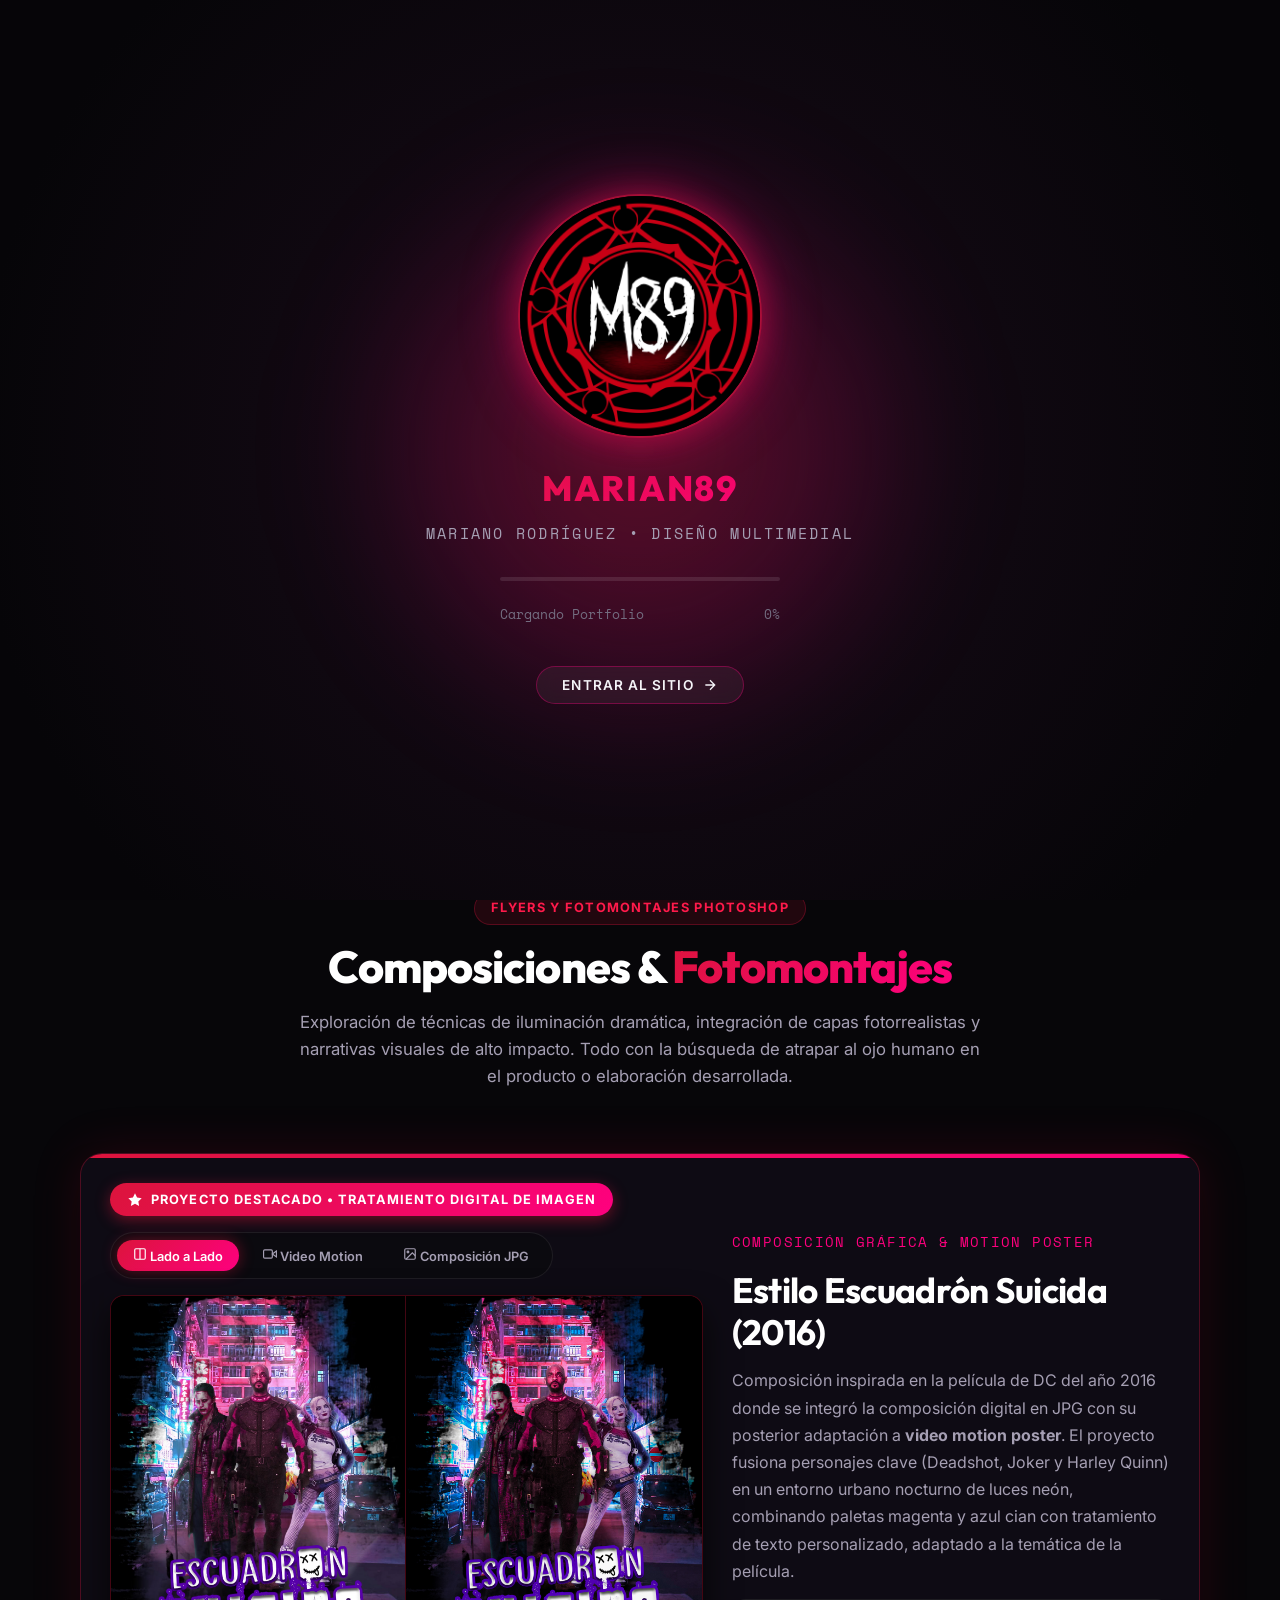
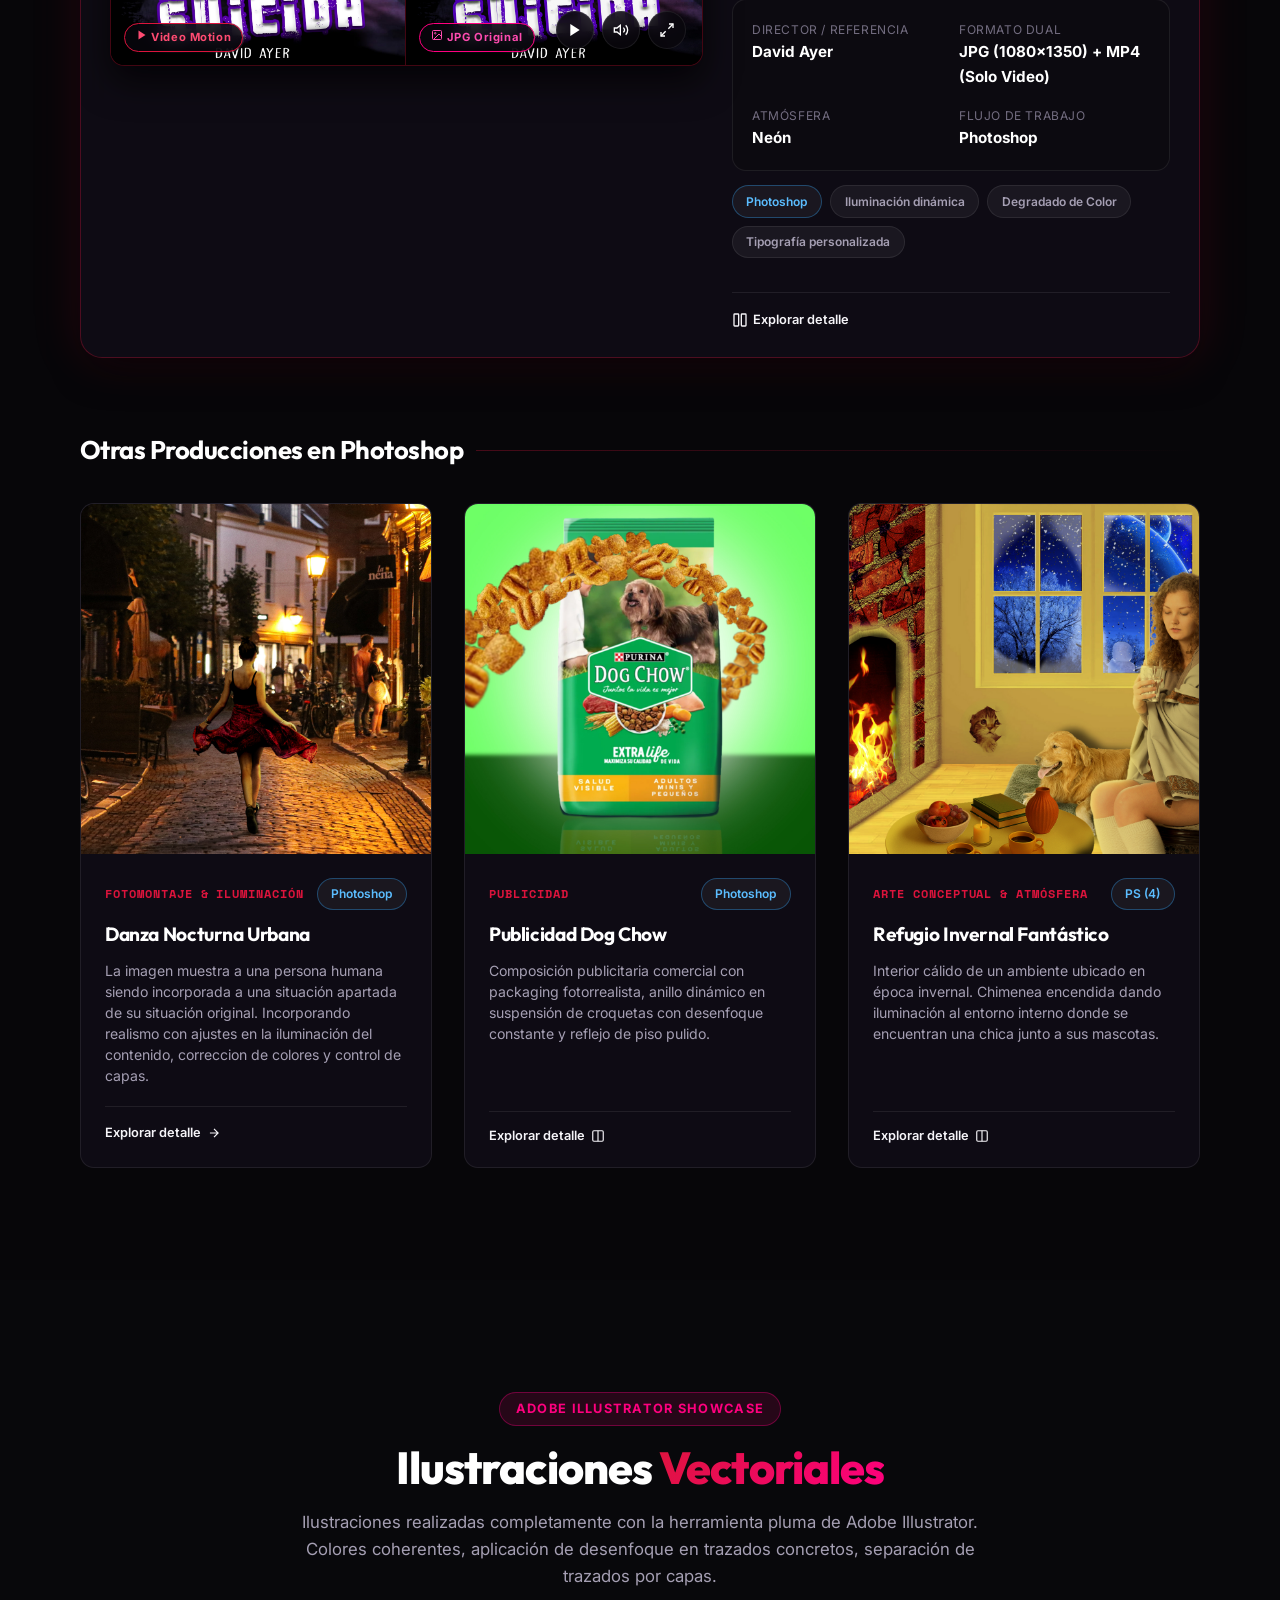
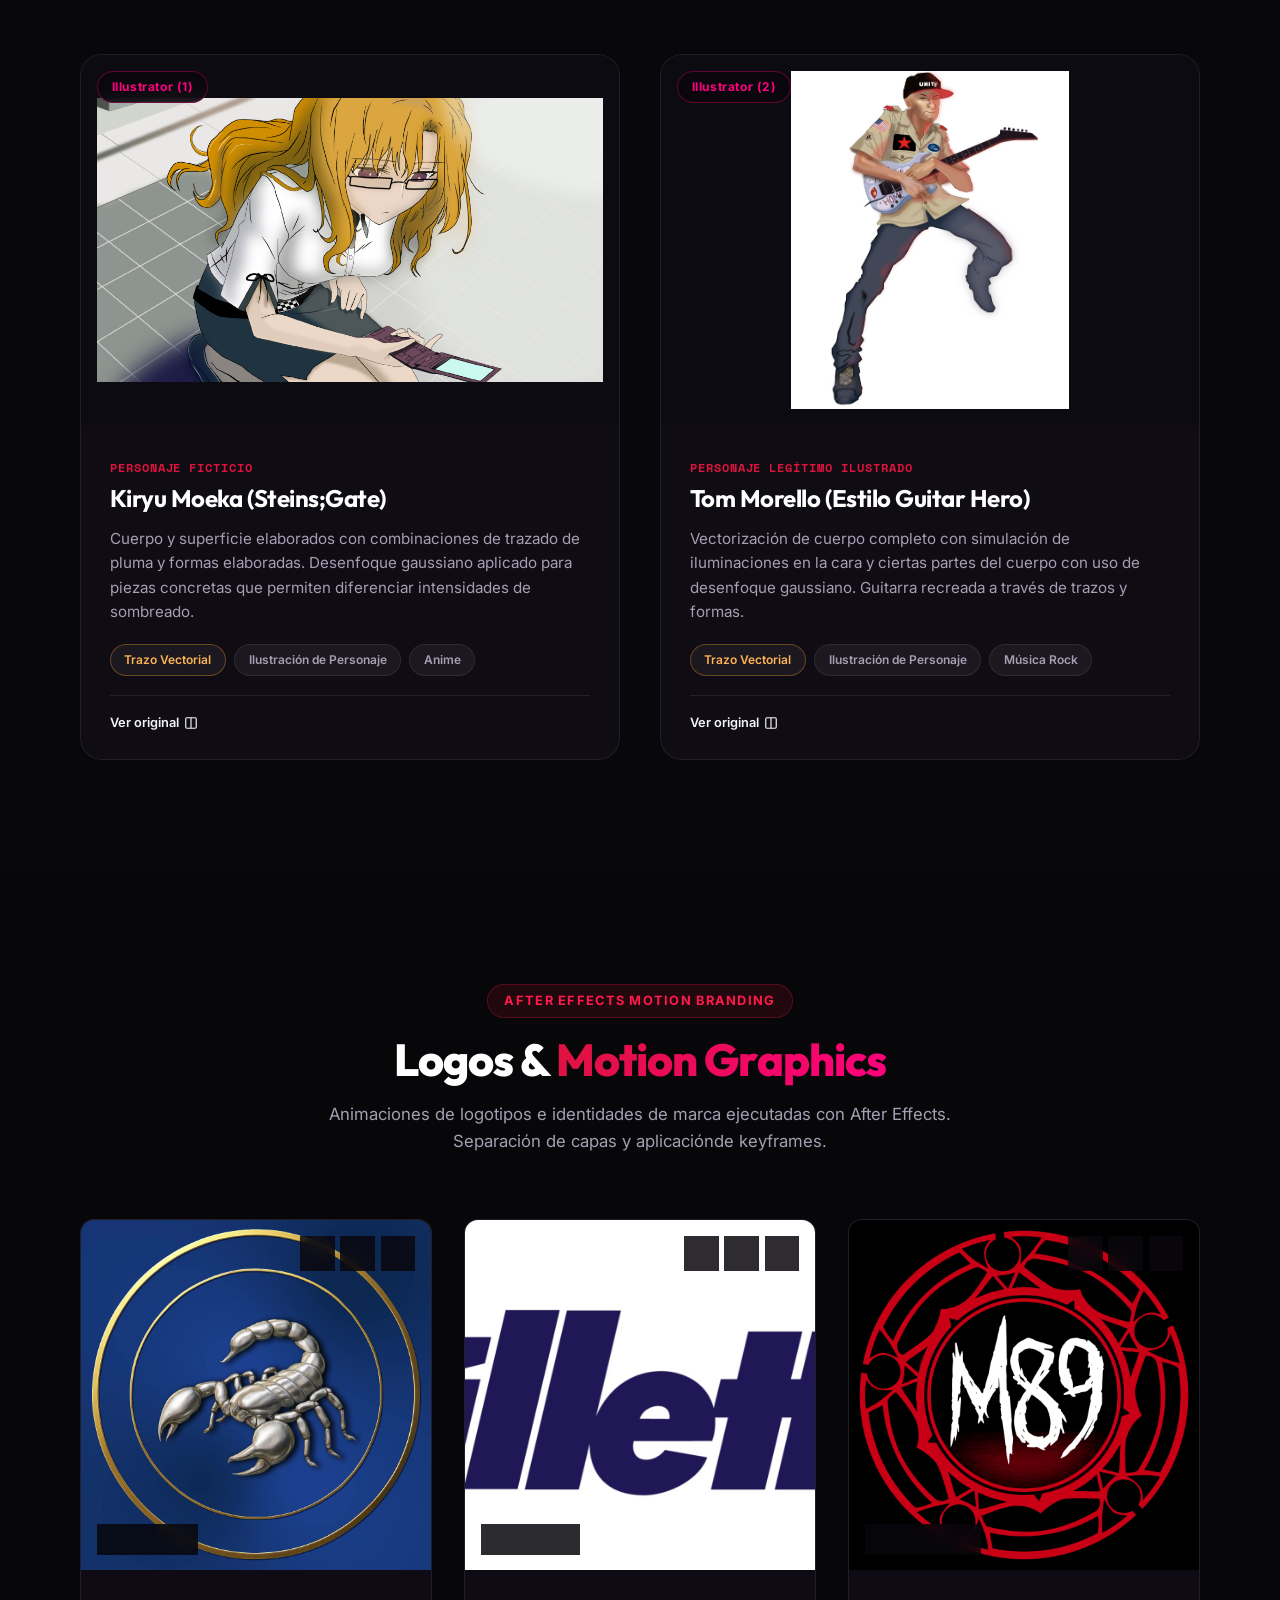
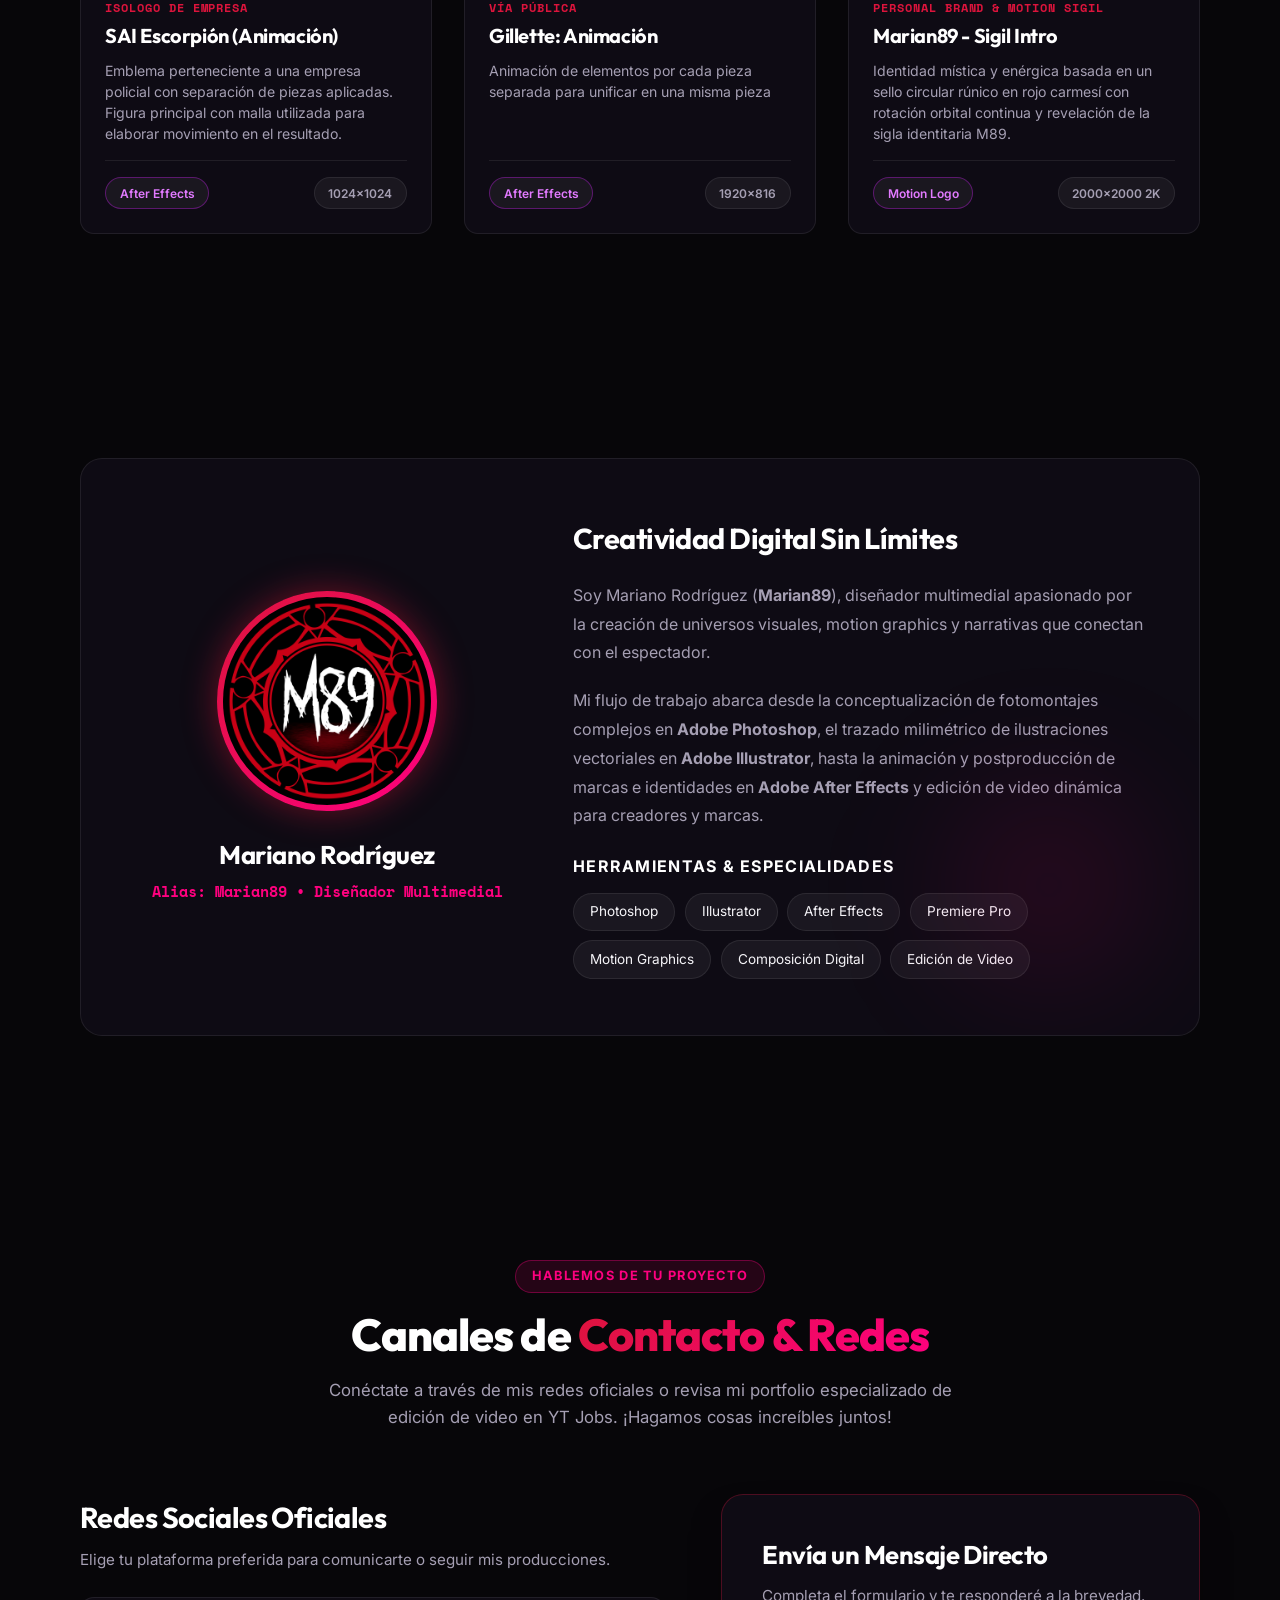
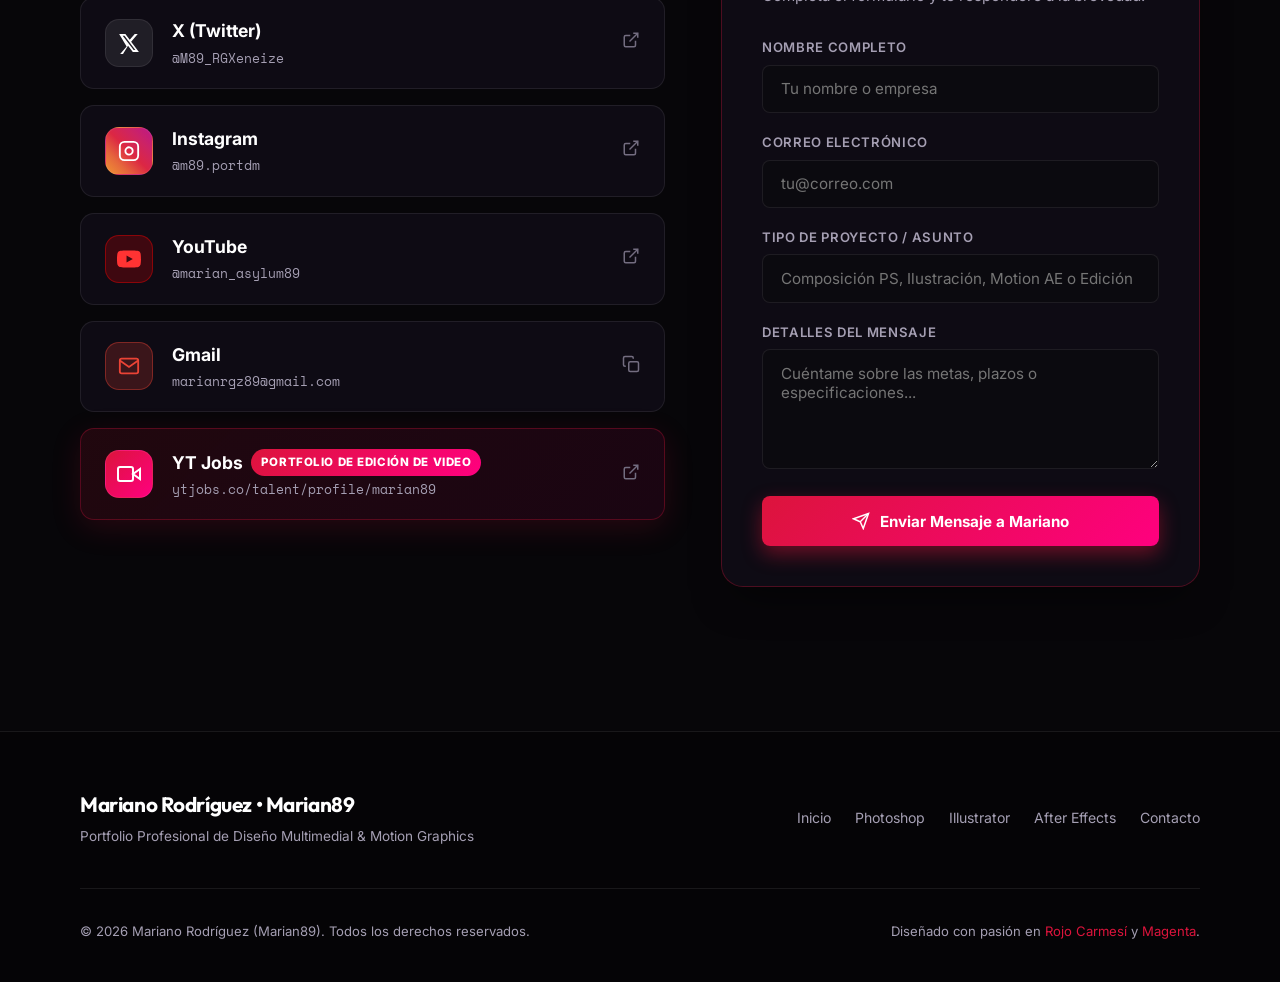
==== index.html @ 965cd1b9 "Add files via upload" ====
<!DOCTYPE html>
<html lang="es">

<head>
  <meta charset="UTF-8">
  <meta name="viewport" content="width=device-width, initial-scale=1.0">
  <title>Mariano Rodríguez (Marian89) | Portfolio de Diseño Multimedial</title>
  <meta name="description"
    content="Portfolio profesional de Diseño Multimedial de Mariano Rodríguez (Marian89). Especializado en composición digital en Photoshop, ilustración vectorial en Illustrator y motion graphics de logotipos en After Effects.">

  <!-- Google Fonts: Outfit, Inter y Space Mono -->
  <link rel="preconnect" href="https://fonts.googleapis.com">
  <link rel="preconnect" href="https://fonts.gstatic.com" crossorigin>
  <link
    href="https://fonts.googleapis.com/css2?family=Inter:wght@300;400;500;600;700&family=Outfit:wght@500;600;700;800;900&family=Space+Mono:wght@400;700&display=swap"
    rel="stylesheet">

  <!-- Estilos del Portafolio -->
  <link rel="stylesheet" href="css/styles.css">
</head>

<body>

  <!-- ========================================================================
       PANTALLA DE CARGA / INTRO DE LA WEB CON "LOGO INTRO"
       ======================================================================== -->
  <div id="intro-screen">
    <div class="intro-ambient-glow"></div>
    <div class="intro-content">
      <div class="intro-video-wrapper">
        <video id="intro-video" autoplay muted playsinline poster="img/thumbnails/thumb_logo_intro.png">
          <source src="vid/video AE (3).mp4" type="video/mp4">
          <source src="vid/Logo Intro.mp4" type="video/mp4">
          Tu navegador no soporta el video de introducción.
        </video>
      </div>

      <div class="intro-text-box">
        <h2>Marian89</h2>
        <p>Mariano Rodríguez &bull; Diseño Multimedial</p>
      </div>

      <div class="intro-loader-bar">
        <div id="intro-loader-fill" class="intro-loader-fill"></div>
      </div>
      <div class="intro-loader-status">
        <span>Cargando Portfolio</span>
        <span id="intro-loader-percent">0%</span>
      </div>

      <div class="intro-actions">
        <button id="btn-skip-intro" class="btn-skip-intro">
          <span>Entrar al Sitio</span>
          <svg class="icon-inline" width="16" height="16" viewBox="0 0 24 24" fill="none" stroke="currentColor"
            stroke-width="2">
            <path d="M5 12h14M12 5l7 7-7 7" />
          </svg>
        </button>
      </div>
    </div>
  </div>

  <!-- ========================================================================
       HEADER & BARRA DE NAVEGACIÓN
       ======================================================================== -->
  <header class="site-header">
    <div class="container navbar">
      <a href="#inicio" class="nav-brand">
        <div class="brand-badge">89</div>
        <div class="brand-text">
          <span class="brand-name">Mariano Rodríguez</span>
          <span class="brand-alias">Marian89</span>
        </div>
      </a>

      <nav>
        <ul class="nav-menu">
          <li><a href="#inicio" class="nav-link active">Inicio</a></li>
          <li><a href="#photoshop" class="nav-link">Photoshop</a></li>
          <li><a href="#illustrator" class="nav-link">Illustrator</a></li>
          <li><a href="#after-effects" class="nav-link">After Effects</a></li>
          <li><a href="#sobre-mi" class="nav-link">Sobre Mí</a></li>
          <li><a href="#contacto" class="nav-link">Contacto</a></li>
        </ul>
      </nav>

      <div class="nav-actions">
        <button id="btn-replay-intro" class="btn-intro-replay" title="Volver a reproducir la animación de intro">
          <svg class="icon-inline" width="14" height="14" viewBox="0 0 24 24" fill="currentColor">
            <polygon points="5 3 19 12 5 21 5 3" />
          </svg>
          <span>Intro</span>
        </button>
        <button class="mobile-toggle" aria-label="Menú móvil">
          <svg width="22" height="22" viewBox="0 0 24 24" fill="none" stroke="currentColor" stroke-width="2">
            <line x1="3" y1="12" x2="21" y2="12" />
            <line x1="3" y1="6" x2="21" y2="6" />
            <line x1="3" y1="18" x2="21" y2="18" />
          </svg>
        </button>
      </div>
    </div>
  </header>

  <main>
    <!-- ======================================================================
         HERO SECTION
         ====================================================================== -->
    <section id="inicio" class="hero-section">
      <div class="hero-bg-shapes">
        <div class="shape-crimson"></div>
        <div class="shape-magenta"></div>
      </div>

      <div class="container hero-grid">
        <div class="hero-content">
          <div class="hero-badge-pill">
            <span class="pulse-dot"></span>
            <span>Disponible para Proyectos & Freelance</span>
          </div>

          <h1 class="hero-title">
            Mariano Rodríguez<br>
            <span class="alias-highlight">&lt;Marian89&gt;</span>
          </h1>

          <div class="hero-subtitle">
            <span>Diseñador Multimedial</span> &bull; Motion Artist
          </div>

          <p class="hero-description">
            Especializado en composición y fotomontaje en <strong>Photoshop</strong>, ilustración y character design
            vectorial en <strong>Illustrator</strong>, y animación de logotipos de alto impacto en <strong>After
              Effects</strong>. Renovación constante del contenido.
          </p>

          <div class="hero-actions">
            <a href="#photoshop" class="btn-primary">
              <svg width="18" height="18" viewBox="0 0 24 24" fill="none" stroke="currentColor" stroke-width="2">
                <polygon points="12 2 2 7 12 12 22 7 12 2" />
                <polyline points="2 17 12 22 22 17" />
                <polyline points="2 12 12 17 22 12" />
              </svg>
              <span>Ver Proyectos</span>
            </a>
            <a href="#contacto" class="btn-secondary">
              <svg width="18" height="18" viewBox="0 0 24 24" fill="none" stroke="currentColor" stroke-width="2">
                <line x1="22" y1="2" x2="11" y2="13" />
                <polygon points="22 2 15 22 11 13 2 9 22 2" />
              </svg>
              <span>Contactar</span>
            </a>
            <a href="https://ytjobs.co/talent/profile/649735" target="_blank" rel="noopener noreferrer"
              class="btn-secondary" style="border-color: var(--crimson);">
              <svg width="18" height="18" viewBox="0 0 24 24" fill="currentColor" style="color: var(--crimson);">
                <path
                  d="M23.498 6.186a3.016 3.016 0 0 0-2.122-2.136C19.505 3.545 12 3.545 12 3.545s-7.505 0-9.377.505A3.017 3.017 0 0 0 .502 6.186C0 8.07 0 12 0 12s0 3.93.502 5.814a3.016 3.016 0 0 0 2.122 2.136c1.871.505 9.376.505 9.376.505s7.505 0 9.377-.505a3.015 3.015 0 0 0 2.122-2.136C24 15.93 24 12 24 12s0-3.93-.502-5.814zM9.545 15.568V8.432L15.818 12l-6.273 3.568z" />
              </svg>
              <span>YT Jobs Portfolio</span>
            </a>
          </div>

          <div class="hero-metrics">
            <div class="metric-item">
              <h4>03</h4>
              <p>Disciplinas Core</p>
            </div>
            <div class="metric-item">
              <h4>100%</h4>
              <p>Creatividad Digital</p>
            </div>
            <div class="metric-item">
              <h4>Motion</h4>
              <p>& Video Editing</p>
            </div>
          </div>
        </div>

        <div class="hero-visual">
          <div class="hero-card-featured">
            <div class="hero-card-media">
              <video autoplay muted loop playsinline poster="img/thumbnails/thumb_logo_intro.png">
                <source src="vid/video AE (3).mp4" type="video/mp4">
                <source src="vid/Logo Intro.mp4" type="video/mp4">
              </video>
              <div class="hero-media-badge">
                <svg width="14" height="14" viewBox="0 0 24 24" fill="currentColor">
                  <polygon points="5 3 19 12 5 21 5 3" />
                </svg>
                <span>Introducción exclusiva</span>
              </div>
            </div>
            <div class="hero-card-info">
              <div>
                <h3>Identidad Marian89</h3>
                <p>After Effects Motion Graphics</p>
              </div>
              <a href="vid/video AE (3).mp4" class="btn-card-action" data-lightbox data-type="video"
                data-src="vid/video AE (3).mp4" data-title="Marian89 - Sigil Intro Reel"
                data-desc="Identidad visual animada de Marian89 elaborada en After Effects. La elaboración y separación de capas empezó desde Illustrator.">
                <svg width="18" height="18" viewBox="0 0 24 24" fill="none" stroke="currentColor" stroke-width="2">
                  <polyline points="15 3 21 3 21 9" />
                  <polyline points="9 21 3 21 3 15" />
                  <line x1="21" y1="3" x2="14" y2="10" />
                  <line x1="3" y1="21" x2="10" y2="14" />
                </svg>
              </a>
            </div>
          </div>
        </div>
      </div>
    </section>

    <!-- ======================================================================
         SECCIÓN 1: PHOTOSHOP (DESTACANDO PHOTOSHOP 3 + RESTO DE PRODUCCIONES)
         ====================================================================== -->
    <section id="photoshop" class="section">
      <div class="container">
        <div class="section-header">
          <div class="section-pill">Flyers y Fotomontajes Photoshop</div>
          <h2 class="section-title">Composiciones & <span class="text-gradient">Fotomontajes</span></h2>
          <p class="section-description">
            Exploración de técnicas de iluminación dramática, integración de capas fotorrealistas y narrativas visuales
            de alto impacto. Todo con la búsqueda de atrapar al ojo humano en el producto o elaboración desarrollada.
          </p>
        </div>

        <div class="photoshop-showcase">
          <!-- PROYECTO DESTACADO: PHOTOSHOP 3 (VIDEO + JPG COMPOSICIÓN) -->
          <div class="featured-ps3-card">
            <div class="featured-badge-top">
              <svg width="16" height="16" viewBox="0 0 24 24" fill="currentColor">
                <polygon
                  points="12 2 15.09 8.26 22 9.27 17 14.14 18.18 21.02 12 17.77 5.82 21.02 7 14.14 2 9.27 8.91 8.26 12 2" />
              </svg>
              <span>Proyecto Destacado &bull; Tratamiento Digital de Imagen</span>
            </div>

            <div class="featured-ps3-grid">
              <!-- Visor Dual Interactivo -->
              <div class="dual-viewer-container">
                <div class="dual-viewer-controls">
                  <button class="btn-dual-mode active" data-mode="split">
                    <svg width="14" height="14" viewBox="0 0 24 24" fill="none" stroke="currentColor" stroke-width="2">
                      <rect x="3" y="3" width="18" height="18" rx="2" ry="2" />
                      <line x1="12" y1="3" x2="12" y2="21" />
                    </svg>
                    <span>Lado a Lado</span>
                  </button>
                  <button class="btn-dual-mode" data-mode="video">
                    <svg width="14" height="14" viewBox="0 0 24 24" fill="none" stroke="currentColor" stroke-width="2">
                      <polygon points="23 7 16 12 23 17 23 7" />
                      <rect x="1" y="5" width="15" height="14" rx="2" ry="2" />
                    </svg>
                    <span>Video Motion</span>
                  </button>
                  <button class="btn-dual-mode" data-mode="jpg">
                    <svg width="14" height="14" viewBox="0 0 24 24" fill="none" stroke="currentColor" stroke-width="2">
                      <rect x="3" y="3" width="18" height="18" rx="2" ry="2" />
                      <circle cx="8.5" cy="8.5" r="1.5" />
                      <polyline points="21 15 16 10 5 21" />
                    </svg>
                    <span>Composición JPG</span>
                  </button>
                </div>

                <div class="dual-media-frame">
                  <div id="ps3-dual-display" class="dual-display-wrapper split-view">
                    <!-- Elemento Video -->
                    <div class="split-item item-video">
                      <video id="ps3-video-element" loop playsinline poster="img/thumbnails/thumb_ps3_video.jpg">
                        <source src="img/Photoshop/Photoshop (3) Video.mp4" type="video/mp4">
                      </video>
                      <span class="split-tag tag-video">
                        <svg width="12" height="12" viewBox="0 0 24 24" fill="currentColor">
                          <polygon points="5 3 19 12 5 21 5 3" />
                        </svg>
                        Video Motion
                      </span>
                    </div>

                    <!-- Elemento JPG -->
                    <div class="split-item item-jpg">
                      <img src="img/Photoshop/Photoshop (3).jpg" alt="Photoshop 3 - Escuadrón Suicida Composición JPG">
                      <span class="split-tag tag-jpg">
                        <svg width="12" height="12" viewBox="0 0 24 24" fill="none" stroke="currentColor"
                          stroke-width="2">
                          <rect x="3" y="3" width="18" height="18" rx="2" ry="2" />
                          <circle cx="8.5" cy="8.5" r="1.5" />
                          <polyline points="21 15 16 10 5 21" />
                        </svg>
                        JPG Original
                      </span>
                    </div>
                  </div>

                  <!-- Controles flotantes de reproducción de video -->
                  <div class="video-player-overlay">
                    <button id="btn-ps3-play" class="btn-player-tool" title="Reproducir / Pausar Video">
                      <svg class="ctrl-icon icon-play" width="16" height="16" viewBox="0 0 24 24" fill="currentColor">
                        <polygon points="5 3 19 12 5 21 5 3" />
                      </svg>
                    </button>
                    <button id="btn-ps3-audio" class="btn-player-tool" title="Activar / Desactivar Sonido">
                      <svg class="ctrl-icon icon-audio" width="16" height="16" viewBox="0 0 24 24" fill="none"
                        stroke="currentColor" stroke-width="2">
                        <polygon points="11 5 6 9 2 9 2 15 6 15 11 19 11 5" />
                        <path d="M19.07 4.93a10 10 0 0 1 0 14.14M15.54 8.46a5 5 0 0 1 0 7.07" />
                      </svg>
                    </button>
                    <a href="img/Photoshop/Photoshop (3) Video.mp4" class="btn-player-tool" data-lightbox
                      data-type="video" data-title="Escuadrón Suicida - Versión Video Motion"
                      data-desc="Composición animada con atmósfera de neón y efectos de iluminación dinámica.">
                      <svg width="16" height="16" viewBox="0 0 24 24" fill="none" stroke="currentColor"
                        stroke-width="2">
                        <polyline points="15 3 21 3 21 9" />
                        <polyline points="9 21 3 21 3 15" />
                        <line x1="21" y1="3" x2="14" y2="10" />
                        <line x1="3" y1="21" x2="10" y2="14" />
                      </svg>
                    </a>
                  </div>
                </div>
              </div>

              <!-- Información y Breakdown de Photoshop 3 -->
              <div class="featured-ps3-info">
                <span class="tagline">Composición Gráfica & Motion Poster</span>
                <h3>Estilo Escuadrón Suicida (2016)</h3>
                <p class="description">
                  Composición inspirada en la película de DC del año 2016 donde se integró la composición digital en JPG
                  con su posterior adaptación a
                  <strong>video motion poster</strong>. El proyecto fusiona personajes clave (Deadshot, Joker y Harley
                  Quinn) en un entorno urbano nocturno de luces neón, combinando paletas magenta y azul cian
                  con tratamiento de texto personalizado, adaptado a la temática de la película.
                </p>

                <div class="project-specs">
                  <div class="spec-item">
                    <span>Director / Referencia</span>
                    <strong>David Ayer</strong>
                  </div>
                  <div class="spec-item">
                    <span>Formato Dual</span>
                    <strong>JPG (1080x1350) + MP4 (Solo Video)</strong>
                  </div>
                  <div class="spec-item">
                    <span>Atmósfera</span>
                    <strong>Neón</strong>
                  </div>
                  <div class="spec-item">
                    <span>Flujo de Trabajo</span>
                    <strong>Photoshop</strong>
                  </div>
                </div>

                <div class="project-tools-badges">
                  <span class="tool-badge ps">Photoshop</span>
                  <span class="tool-badge">Iluminación dinámica</span>
                  <span class="tool-badge">Degradado de Color</span>
                  <span class="tool-badge">Tipografía personalizada</span>
                </div>

                <div class="card-footer"
                  style="padding-top: 1.2rem; border-top: 1px solid var(--border-subtle); margin-top: 1.2rem;">
                  <button class="card-btn-link btn-split-trigger" type="button"
                    data-base="collages/Photoshop 3 (Collage).jpg" data-result="img/Photoshop/Photoshop (3).jpg"
                    data-title="Escuadrón Suicida - Composición vs Material Base"
                    data-desc="Comparación entre los materiales de referencia utilizados y la composición final inspirada en la película de DC del año 2016."
                    data-label-base="Materiales Base (Collage)" data-label-result="Composición Final">
                    <svg width="16" height="16" viewBox="0 0 24 24" fill="none" stroke="currentColor" stroke-width="2"
                      stroke-linecap="round" stroke-linejoin="round">
                      <rect x="3" y="3" width="7" height="18" rx="1" />
                      <rect x="14" y="3" width="7" height="18" rx="1" />
                    </svg>
                    Explorar detalle
                  </button>
                </div>
              </div>
            </div>
          </div>

          <!-- GALERÍA DE OTRAS PRODUCCIONES EN PHOTOSHOP -->
          <div>
            <h3 class="ps-gallery-title">Otras Producciones en Photoshop</h3>
            <div class="cards-grid-3">
              <!-- Photoshop 1 -->
              <div class="portfolio-card">
                <div class="card-media-wrapper">
                  <img src="img/Photoshop/Photoshop (1).jpg" alt="Danza Nocturna Callejera - Photoshop 1">
                  <div class="card-overlay">
                    <a href="img/Photoshop/Photoshop (1).jpg" class="btn-zoom" data-lightbox data-type="image"
                      data-title="Danza Nocturna Urbana (Fotomontaje 1)"
                      data-desc="Fotomontaje e iluminación cinematográfica con vestido sobre calle adoquinada de noche.">
                      <svg width="16" height="16" viewBox="0 0 24 24" fill="none" stroke="currentColor"
                        stroke-width="2">
                        <circle cx="11" cy="11" r="8" />
                        <line x1="21" y1="21" x2="16.65" y2="16.65" />
                        <line x1="11" y1="8" x2="11" y2="14" />
                        <line x1="8" y1="11" x2="14" y2="11" />
                      </svg>
                      <span>Ver Obra</span>
                    </a>
                  </div>
                </div>
                <div class="card-content">
                  <div>
                    <div class="card-meta">
                      <span class="card-category">Fotomontaje & Iluminación</span>
                      <span class="tool-badge ps">Photoshop</span>
                    </div>
                    <h4 class="card-title">Danza Nocturna Urbana</h4>
                    <p class="card-desc">
                      La imagen muestra a una persona humana siendo incorporada a una situación apartada de su situación
                      original. Incorporando realismo con ajustes en la iluminación del contenido, correccion de colores
                      y control de capas.
                    </p>
                  </div>
                  <div class="card-footer">
                    <span class="card-btn-link" data-lightbox data-type="image"
                      data-src="img/Photoshop/Photoshop (1).jpg" data-title="Danza Nocturna Urbana (Photoshop 1)">
                      Explorar detalle
                      <svg width="14" height="14" viewBox="0 0 24 24" fill="none" stroke="currentColor"
                        stroke-width="2">
                        <path d="M5 12h14M12 5l7 7-7 7" />
                      </svg>
                    </span>
                  </div>
                </div>
              </div>

              <!-- Photoshop 2 -->
              <div class="portfolio-card">
                <div class="card-media-wrapper">
                  <img src="img/Photoshop/Photoshop (2).jpg" alt="Purina Dog Chow Montaje Publicitario - Photoshop 2">
                  <div class="card-overlay">
                    <a href="img/Photoshop/Photoshop (2).jpg" class="btn-zoom" data-lightbox data-type="image"
                      data-title="Composicion Publicitaria (Publicidad 1)"
                      data-desc="Composicion publicitaria (Marca: Purina Dog Chow) con swirl flotante del contenido del producto clonado.">
                      <svg width="16" height="16" viewBox="0 0 24 24" fill="none" stroke="currentColor"
                        stroke-width="2">
                        <circle cx="11" cy="11" r="8" />
                        <line x1="21" y1="21" x2="16.65" y2="16.65" />
                        <line x1="11" y1="8" x2="11" y2="14" />
                        <line x1="8" y1="11" x2="14" y2="11" />
                      </svg>
                      <span>Ver Obra</span>
                    </a>
                  </div>
                </div>
                <div class="card-content">
                  <div>
                    <div class="card-meta">
                      <span class="card-category">Publicidad</span>
                      <span class="tool-badge ps">Photoshop</span>
                    </div>
                    <h4 class="card-title">Publicidad Dog Chow</h4>
                    <p class="card-desc">
                      Composición publicitaria comercial con packaging fotorrealista, anillo dinámico en suspensión de
                      croquetas con desenfoque constante y reflejo de piso pulido.
                    </p>
                  </div>
                  <div class="card-footer">
                    <button class="card-btn-link btn-split-trigger" type="button"
                      data-base="collages/Photoshop 1 (Collage).jpg" data-result="img/Photoshop/Photoshop (2).jpg"
                      data-title="Publicidad Dog Chow Extra Life - Split View"
                      data-desc="Comparativa interactiva entre el collage de materiales base (packaging, logo y croquetas) y la composición publicitaria final."
                      data-label-base="Materiales Base (Collage)" data-label-result="Composición Publicitaria Final">
                      <span>Explorar detalle</span>
                      <svg width="14" height="14" viewBox="0 0 24 24" fill="none" stroke="currentColor"
                        stroke-width="2">
                        <rect x="3" y="3" width="18" height="18" rx="2" ry="2" />
                        <line x1="12" y1="3" x2="12" y2="21" />
                      </svg>
                    </button>
                  </div>
                </div>
              </div>

              <!-- Photoshop 4 -->
              <div class="portfolio-card">
                <div class="card-media-wrapper">
                  <img src="img/Photoshop/Photoshop (4).jpg" alt="Refugio Invernal Cálido - Photoshop 4">
                  <div class="card-overlay">
                    <a href="img/Photoshop/Photoshop (4).jpg" class="btn-zoom" data-lightbox data-type="image"
                      data-title="Refugio Invernal Fantástico (Photoshop 4)"
                      data-desc="Composición conceptual de calidez hogareña y paisaje nocturno nevado en ventana panorámica.">
                      <svg width="16" height="16" viewBox="0 0 24 24" fill="none" stroke="currentColor"
                        stroke-width="2">
                        <circle cx="11" cy="11" r="8" />
                        <line x1="21" y1="21" x2="16.65" y2="16.65" />
                        <line x1="11" y1="8" x2="11" y2="14" />
                        <line x1="8" y1="11" x2="14" y2="11" />
                      </svg>
                      <span>Ver Obra</span>
                    </a>
                  </div>
                </div>
                <div class="card-content">
                  <div>
                    <div class="card-meta">
                      <span class="card-category">Arte Conceptual & Atmósfera</span>
                      <span class="tool-badge ps">PS (4)</span>
                    </div>
                    <h4 class="card-title">Refugio Invernal Fantástico</h4>
                    <p class="card-desc">
                      Interior cálido de un ambiente ubicado en época invernal. Chimenea encendida dando iluminación al
                      entorno interno donde se encuentran una chica junto a sus mascotas.
                    </p>
                  </div>
                  <div class="card-footer">
                    <button class="card-btn-link btn-split-trigger" type="button"
                      data-base="collages/Photoshop 4 (Collage).jpg" data-result="img/Photoshop/Photoshop (4).jpg"
                      data-title="Refugio Invernal Fantástico - Split View"
                      data-desc="Comparativa interactiva entre el collage de materiales (fuego, paisaje exterior, chimenea, modelo y entorno) y el resultado digital integrado."
                      data-label-base="Materiales Base (Collage)" data-label-result="Composición Digital Final">
                      <span>Explorar detalle</span>
                      <svg width="14" height="14" viewBox="0 0 24 24" fill="none" stroke="currentColor"
                        stroke-width="2">
                        <rect x="3" y="3" width="18" height="18" rx="2" ry="2" />
                        <line x1="12" y1="3" x2="12" y2="21" />
                      </svg>
                    </button>
                  </div>
                </div>
              </div>
            </div>
          </div>
        </div>
      </div>
    </section>

    <!-- ======================================================================
         SECCIÓN 2: ILLUSTRATOR (ILUSTRACIONES ELABORADAS)
         ====================================================================== -->
    <section id="illustrator" class="section" style="background: rgba(12, 10, 16, 0.4);">
      <div class="container">
        <div class="section-header">
          <div class="section-pill pill-magenta">Adobe Illustrator Showcase</div>
          <h2 class="section-title">Ilustraciones <span class="text-gradient">Vectoriales</span></h2>
          <p class="section-description">
            Ilustraciones realizadas completamente con la herramienta pluma de Adobe Illustrator. Colores coherentes,
            aplicación de desenfoque en trazados concretos, separación de trazados por capas.
          </p>
        </div>

        <div class="illustrator-grid">
          <!-- Illustrator (1) -->
          <div class="illustrator-card">
            <div class="illustrator-media-box">
              <span class="illustrator-badge">Illustrator (1)</span>
              <img src="img/Illustrator/Illustrator (1).jpg" alt="Retrato Anime Digital - Illustrator (1)">
              <div class="card-overlay">
                <a href="img/Illustrator/Illustrator (1).jpg" class="btn-zoom" data-lightbox data-type="image"
                  data-title="Retrato Anime Digital - Illustrator (1)"
                  data-desc="Ilustración vectorial con estética anime, líneas limpias, cabello rubio dinámico y flip phone retro.">
                  <svg width="16" height="16" viewBox="0 0 24 24" fill="none" stroke="currentColor" stroke-width="2">
                    <circle cx="11" cy="11" r="8" />
                    <line x1="21" y1="21" x2="16.65" y2="16.65" />
                    <line x1="11" y1="8" x2="11" y2="14" />
                    <line x1="8" y1="11" x2="14" y2="11" />
                  </svg>
                  <span>Ver en Pantalla Completa</span>
                </a>
              </div>
            </div>
            <div class="illustrator-details">
              <span class="card-category">Personaje Ficticio</span>
              <h3>Kiryu Moeka (Steins;Gate)</h3>
              <p>
                Cuerpo y superficie elaborados con combinaciones de trazado de pluma y formas elaboradas. Desenfoque
                gaussiano aplicado para piezas concretas que permiten diferenciar intensidades de sombreado.
              </p>
              <div class="illustration-tags">
                <span class="tool-badge ai">Trazo Vectorial</span>
                <span class="tool-badge">Ilustración de Personaje</span>
                <span class="tool-badge">Anime</span>
              </div>
              <div class="card-footer"
                style="padding-top: 1.2rem; border-top: 1px solid var(--border-subtle); margin-top: 1.2rem;">
                <button class="card-btn-link btn-split-trigger" type="button"
                  data-base="collages/Illustrator (Base 1).jpg" data-result="img/Illustrator/Illustrator (1).jpg"
                  data-title="Retrato Anime Digital - Comparativa con Original"
                  data-desc="Comparativa interactiva entre la imagen original de referencia y el trazado vectorial final elaborado en Adobe Illustrator."
                  data-label-base="Imagen Original de Referencia" data-label-result="Ilustración Vectorial Final">
                  <span>Ver original</span>
                  <svg width="14" height="14" viewBox="0 0 24 24" fill="none" stroke="currentColor" stroke-width="2">
                    <rect x="3" y="3" width="18" height="18" rx="2" ry="2" />
                    <line x1="12" y1="3" x2="12" y2="21" />
                  </svg>
                </button>
              </div>
            </div>
          </div>

          <!-- Illustrator (2) -->
          <div class="illustrator-card">
            <div class="illustrator-media-box">
              <span class="illustrator-badge">Illustrator (2)</span>
              <img src="img/Illustrator/Illustrator (2).jpg" alt="Tom Morello Rebel Guitarist - Illustrator (2)">
              <div class="card-overlay">
                <a href="img/Illustrator/Illustrator (2).jpg" class="btn-zoom" data-lightbox data-type="image"
                  data-title="Tom Morello: Rebel Guitarist - Illustrator (2)"
                  data-desc="Ilustración dinámica de Tom Morello (Rage Against the Machine), gorra UNITE y guitarra Arm the Homeless.">
                  <svg width="16" height="16" viewBox="0 0 24 24" fill="none" stroke="currentColor" stroke-width="2">
                    <circle cx="11" cy="11" r="8" />
                    <line x1="21" y1="21" x2="16.65" y2="16.65" />
                    <line x1="11" y1="8" x2="11" y2="14" />
                    <line x1="8" y1="11" x2="14" y2="11" />
                  </svg>
                  <span>Ver en Pantalla Completa</span>
                </a>
              </div>
            </div>
            <div class="illustrator-details">
              <span class="card-category">Personaje Legítimo Ilustrado</span>
              <h3>Tom Morello (Estilo Guitar Hero)</h3>
              <p>
                Vectorización de cuerpo completo con simulación de iluminaciones en la cara y ciertas partes del cuerpo
                con uso de desenfoque gaussiano. Guitarra recreada a través de trazos y formas.
              </p>
              <div class="illustration-tags">
                <span class="tool-badge ai">Trazo Vectorial</span>
                <span class="tool-badge">Ilustración de Personaje</span>
                <span class="tool-badge">Música Rock</span>
              </div>
              <div class="card-footer"
                style="padding-top: 1.2rem; border-top: 1px solid var(--border-subtle); margin-top: 1.2rem;">
                <button class="card-btn-link btn-split-trigger" type="button"
                  data-base="collages/Illustrator (Base 2).jpg" data-result="img/Illustrator/Illustrator (2).jpg"
                  data-title="Tom Morello: Rebel Guitarist - Comparativa con Original"
                  data-desc="Comparativa interactiva entre el arte conceptual original de Activision/Neversoft y la ilustración vectorial elaborada en Adobe Illustrator."
                  data-label-base="Arte Conceptual Original" data-label-result="Ilustración Vectorial Final">
                  <span>Ver original</span>
                  <svg width="14" height="14" viewBox="0 0 24 24" fill="none" stroke="currentColor" stroke-width="2">
                    <rect x="3" y="3" width="18" height="18" rx="2" ry="2" />
                    <line x1="12" y1="3" x2="12" y2="21" />
                  </svg>
                </button>
              </div>
            </div>
          </div>
        </div>
      </div>
    </section>

    <!-- ======================================================================
         SECCIÓN 3: AFTER EFFECTS (LOGOS HECHOS EN AFTER EFFECTS)
         ====================================================================== -->
    <section id="after-effects" class="section">
      <div class="container">
        <div class="section-header">
          <div class="section-pill">After Effects Motion Branding</div>
          <h2 class="section-title">Logos & <span class="text-gradient">Motion Graphics</span></h2>
          <p class="section-description">
            Animaciones de logotipos e identidades de marca ejecutadas con After Effects. Separación de capas y
            aplicaciónde keyframes.
          </p>
        </div>

        <div class="ae-grid">
          <!-- Video AE (1): Escorpión Reel -->
          <div class="ae-card">
            <div class="ae-video-container">
              <video loop muted playsinline poster="img/thumbnails/thumb_escorpion.jpg">
                <source src="vid/video AE (1).mp4" type="video/mp4">
                <source src="vid/Escorpion Reel.mp4" type="video/mp4">
              </video>
              <div class="ae-play-badge">
                <span class="live-dot"></span>
                <span>Video N°3</span>
              </div>
              <div class="ae-controls-overlay">
                <button class="btn-ae-tool btn-ae-play" title="Reproducir / Pausar">
                  <svg class="icon-play" width="14" height="14" viewBox="0 0 24 24" fill="currentColor">
                    <polygon points="5 3 19 12 5 21 5 3" />
                  </svg>
                </button>
                <button class="btn-ae-tool btn-ae-mute" title="Sonido">
                  <svg class="icon-mute" width="14" height="14" viewBox="0 0 24 24" fill="none" stroke="currentColor"
                    stroke-width="2">
                    <line x1="1" y1="1" x2="23" y2="23" />
                    <polygon points="11 5 6 9 2 9 2 15 6 15 11 19 11 5" />
                  </svg>
                </button>
                <a href="vid/video AE (1).mp4" class="btn-ae-tool" data-lightbox data-type="video"
                  data-title="Escorpión 3D Metal Reel - Video AE (1)"
                  data-desc="Animación de logotipo 3D metálico con aros orbitales dorados y fondo azul noche profundo.">
                  <svg width="14" height="14" viewBox="0 0 24 24" fill="none" stroke="currentColor" stroke-width="2">
                    <polyline points="15 3 21 3 21 9" />
                    <polyline points="9 21 3 21 3 15" />
                    <line x1="21" y1="3" x2="14" y2="10" />
                    <line x1="3" y1="21" x2="10" y2="14" />
                  </svg>
                </a>
              </div>
            </div>
            <div class="ae-info">
              <div>
                <span class="card-category">Isologo de Empresa</span>
                <h3>SAI Escorpión (Animación)</h3>
                <p>
                  Emblema perteneciente a una empresa policial con separación de piezas aplicadas. Figura principal con
                  malla utilizada para elaborar movimiento en el resultado.
                </p>
              </div>
              <div class="card-footer">
                <span class="tool-badge ae">After Effects</span>
                <span class="tool-badge">1024x1024</span>
              </div>
            </div>
          </div>

          <!-- Video AE (2): Vía Pública Gillette -->
          <div class="ae-card">
            <div class="ae-video-container">
              <video loop muted playsinline poster="img/thumbnails/thumb_gillette.jpg">
                <source src="vid/video AE (2).mp4" type="video/mp4">
                <source src="vid/Via Pública.mp4" type="video/mp4">
              </video>
              <div class="ae-play-badge">
                <span class="live-dot"></span>
                <span>Video N°1</span>
              </div>
              <div class="ae-controls-overlay">
                <button class="btn-ae-tool btn-ae-play" title="Reproducir / Pausar">
                  <svg class="icon-play" width="14" height="14" viewBox="0 0 24 24" fill="currentColor">
                    <polygon points="5 3 19 12 5 21 5 3" />
                  </svg>
                </button>
                <button class="btn-ae-tool btn-ae-mute" title="Sonido">
                  <svg class="icon-mute" width="14" height="14" viewBox="0 0 24 24" fill="none" stroke="currentColor"
                    stroke-width="2">
                    <line x1="1" y1="1" x2="23" y2="23" />
                    <polygon points="11 5 6 9 2 9 2 15 6 15 11 19 11 5" />
                  </svg>
                </button>
                <a href="vid/video AE (2).mp4" class="btn-ae-tool" data-lightbox data-type="video"
                  data-title="Vía Pública Gillette - Video AE (2)"
                  data-desc="Animación tipográfica y reveal de marca para pantallas led de gran formato y vía pública.">
                  <svg width="14" height="14" viewBox="0 0 24 24" fill="none" stroke="currentColor" stroke-width="2">
                    <polyline points="15 3 21 3 21 9" />
                    <polyline points="9 21 3 21 3 15" />
                    <line x1="21" y1="3" x2="14" y2="10" />
                    <line x1="3" y1="21" x2="10" y2="14" />
                  </svg>
                </a>
              </div>
            </div>
            <div class="ae-info">
              <div>
                <span class="card-category">Vía Pública</span>
                <h3>Gillette: Animación</h3>
                <p>
                  Animación de elementos por cada pieza separada para unificar en una misma pieza
                </p>
              </div>
              <div class="card-footer">
                <span class="tool-badge ae">After Effects</span>
                <span class="tool-badge">1920x816</span>
              </div>
            </div>
          </div>

          <!-- Video AE (3): Marian89 Logo Intro -->
          <div class="ae-card">
            <div class="ae-video-container">
              <video loop muted playsinline poster="img/thumbnails/thumb_logo_intro.png">
                <source src="vid/video AE (3).mp4" type="video/mp4">
                <source src="vid/Logo Intro.mp4" type="video/mp4">
              </video>
              <div class="ae-play-badge">
                <span class="live-dot"></span>
                <span>Video AE (3)</span>
              </div>
              <div class="ae-controls-overlay">
                <button class="btn-ae-tool btn-ae-play" title="Reproducir / Pausar">
                  <svg class="icon-play" width="14" height="14" viewBox="0 0 24 24" fill="currentColor">
                    <polygon points="5 3 19 12 5 21 5 3" />
                  </svg>
                </button>
                <button class="btn-ae-tool btn-ae-mute" title="Sonido">
                  <svg class="icon-mute" width="14" height="14" viewBox="0 0 24 24" fill="none" stroke="currentColor"
                    stroke-width="2">
                    <line x1="1" y1="1" x2="23" y2="23" />
                    <polygon points="11 5 6 9 2 9 2 15 6 15 11 19 11 5" />
                  </svg>
                </button>
                <a href="vid/video AE (3).mp4" class="btn-ae-tool" data-lightbox data-type="video"
                  data-title="Marian89 - Sello Carmesí Logo Intro (Video AE 3)"
                  data-desc="Animación de apertura y sigilo de Marian89 con energía carmesí y tipografía grunge.">
                  <svg width="14" height="14" viewBox="0 0 24 24" fill="none" stroke="currentColor" stroke-width="2">
                    <polyline points="15 3 21 3 21 9" />
                    <polyline points="9 21 3 21 3 15" />
                    <line x1="21" y1="3" x2="14" y2="10" />
                    <line x1="3" y1="21" x2="10" y2="14" />
                  </svg>
                </a>
              </div>
            </div>
            <div class="ae-info">
              <div>
                <span class="card-category">Personal Brand & Motion Sigil</span>
                <h3>Marian89 - Sigil Intro</h3>
                <p>
                  Identidad mística y enérgica basada en un sello circular rúnico en rojo carmesí con rotación orbital
                  continua y revelación de la sigla identitaria M89.
                </p>
              </div>
              <div class="card-footer">
                <span class="tool-badge ae">Motion Logo</span>
                <span class="tool-badge">2000x2000 2K</span>
              </div>
            </div>
          </div>
        </div>
      </div>
    </section>

    <!-- ======================================================================
         SECCIÓN 4: SOBRE MÍ / PROFILE DE MARIANO RODRÍGUEZ
         ====================================================================== -->
    <section id="sobre-mi" class="section">
      <div class="container">
        <div class="about-box">
          <div class="about-grid">
            <div class="about-avatar-card">
              <div class="avatar-emblem-wrap">
                <div class="avatar-emblem-inner">
                  <img src="img/thumbnails/thumb_logo_intro.png" alt="Mariano Rodríguez Marian89 Emblema">
                </div>
              </div>
              <h3>Mariano Rodríguez</h3>
              <p class="role-title">Alias: Marian89 &bull; Diseñador Multimedial</p>
            </div>

            <div class="about-text">
              <h4>Creatividad Digital Sin Límites</h4>
              <p>
                Soy Mariano Rodríguez (<strong>Marian89</strong>), diseñador multimedial apasionado por la creación de
                universos visuales, motion graphics y narrativas que conectan con el espectador.
              </p>
              <p>
                Mi flujo de trabajo abarca desde la conceptualización de fotomontajes complejos en <strong>Adobe
                  Photoshop</strong>, el trazado milimétrico de ilustraciones vectoriales en <strong>Adobe
                  Illustrator</strong>, hasta la animación y postproducción de marcas e identidades en <strong>Adobe
                  After Effects</strong> y edición de video dinámica para creadores y marcas.
              </p>

              <div class="skills-stack-title">Herramientas & Especialidades</div>
              <div class="skills-pill-group">
                <span class="skill-tag">Photoshop</span>
                <span class="skill-tag">Illustrator</span>
                <span class="skill-tag">After Effects</span>
                <span class="skill-tag">Premiere Pro</span>
                <span class="skill-tag">Motion Graphics</span>
                <span class="skill-tag">Composición Digital</span>
                <span class="skill-tag">Edición de Video</span>
              </div>
            </div>
          </div>
        </div>
      </div>
    </section>

    <!-- ======================================================================
         SECCIÓN 5: CONTACTO Y REDES SOCIALES (ANTES DEL FOOTER)
         (X, Instagram, Youtube, Gmail y enlace de YT Jobs)
         ====================================================================== -->
    <section id="contacto" class="contact-section">
      <div class="container">
        <div class="section-header">
          <div class="section-pill pill-magenta">Hablemos de tu Proyecto</div>
          <h2 class="section-title">Canales de <span class="text-gradient">Contacto & Redes</span></h2>
          <p class="section-description">
            Conéctate a través de mis redes oficiales o revisa mi portfolio especializado de edición de video en YT
            Jobs. ¡Hagamos cosas increíbles juntos!
          </p>
        </div>

        <div class="contact-layout">
          <!-- Columna Izquierda: Redes Sociales Solicitadas -->
          <div class="social-channels-card">
            <div class="social-channels-header">
              <h3>Redes Sociales Oficiales</h3>
              <p>Elige tu plataforma preferida para comunicarte o seguir mis producciones.</p>
            </div>

            <div class="social-links-grid">
              <!-- 1. X (Twitter) -->
              <a href="https://x.com/M89_RGXeneize" target="_blank" rel="noopener noreferrer" class="social-item">
                <div class="social-item-left">
                  <div class="social-icon-box" style="background: rgba(255,255,255,0.08);">
                    <svg width="22" height="22" viewBox="0 0 24 24" fill="currentColor">
                      <path
                        d="M18.244 2.25h3.308l-7.227 8.26 8.502 11.24H16.17l-5.214-6.817L4.99 24.75H1.68l7.73-8.835L1.254 2.25H8.08l4.713 6.231zm-1.161 17.52h1.833L7.084 4.126H5.117z" />
                    </svg>
                  </div>
                  <div>
                    <div class="social-item-title">X (Twitter)</div>
                    <div class="social-item-subtitle">@M89_RGXeneize</div>
                  </div>
                </div>
                <div class="social-item-arrow">
                  <svg width="18" height="18" viewBox="0 0 24 24" fill="none" stroke="currentColor" stroke-width="2">
                    <path d="M18 13v6a2 2 0 0 1-2 2H5a2 2 0 0 1-2-2V8a2 2 0 0 1 2-2h6" />
                    <polyline points="15 3 21 3 21 9" />
                    <line x1="10" y1="14" x2="21" y2="3" />
                  </svg>
                </div>
              </a>

              <!-- 2. Instagram -->
              <a href="https://www.instagram.com/m89.portdm/" target="_blank" rel="noopener noreferrer"
                class="social-item">
                <div class="social-item-left">
                  <div class="social-icon-box"
                    style="background: linear-gradient(45deg, #f09433 0%, #e6683c 25%, #dc2743 50%, #cc2366 75%, #bc1888 100%);">
                    <svg width="22" height="22" viewBox="0 0 24 24" fill="none" stroke="#ffffff" stroke-width="2">
                      <rect x="2" y="2" width="20" height="20" rx="5" ry="5" />
                      <path d="M16 11.37A4 4 0 1 1 12.63 8 4 4 0 0 1 16 11.37z" />
                      <line x1="17.5" y1="6.5" x2="17.51" y2="6.5" />
                    </svg>
                  </div>
                  <div>
                    <div class="social-item-title">Instagram</div>
                    <div class="social-item-subtitle">@m89.portdm</div>
                  </div>
                </div>
                <div class="social-item-arrow">
                  <svg width="18" height="18" viewBox="0 0 24 24" fill="none" stroke="currentColor" stroke-width="2">
                    <path d="M18 13v6a2 2 0 0 1-2 2H5a2 2 0 0 1-2-2V8a2 2 0 0 1 2-2h6" />
                    <polyline points="15 3 21 3 21 9" />
                    <line x1="10" y1="14" x2="21" y2="3" />
                  </svg>
                </div>
              </a>

              <!-- 3. YouTube -->
              <a href="https://www.youtube.com/@marian_asylum89" target="_blank" rel="noopener noreferrer"
                class="social-item">
                <div class="social-item-left">
                  <div class="social-icon-box"
                    style="background: rgba(255, 0, 0, 0.2); border-color: rgba(255, 0, 0, 0.4); color: #ff3333;">
                    <svg width="24" height="24" viewBox="0 0 24 24" fill="currentColor">
                      <path
                        d="M23.498 6.186a3.016 3.016 0 0 0-2.122-2.136C19.505 3.545 12 3.545 12 3.545s-7.505 0-9.377.505A3.017 3.017 0 0 0 .502 6.186C0 8.07 0 12 0 12s0 3.93.502 5.814a3.016 3.016 0 0 0 2.122 2.136c1.871.505 9.376.505 9.376.505s7.505 0 9.377-.505a3.015 3.015 0 0 0 2.122-2.136C24 15.93 24 12 24 12s0-3.93-.502-5.814zM9.545 15.568V8.432L15.818 12l-6.273 3.568z" />
                    </svg>
                  </div>
                  <div>
                    <div class="social-item-title">YouTube</div>
                    <div class="social-item-subtitle">@marian_asylum89</div>
                  </div>
                </div>
                <div class="social-item-arrow">
                  <svg width="18" height="18" viewBox="0 0 24 24" fill="none" stroke="currentColor" stroke-width="2">
                    <path d="M18 13v6a2 2 0 0 1-2 2H5a2 2 0 0 1-2-2V8a2 2 0 0 1 2-2h6" />
                    <polyline points="15 3 21 3 21 9" />
                    <line x1="10" y1="14" x2="21" y2="3" />
                  </svg>
                </div>
              </a>

              <!-- 4. Gmail (Con Copiar Correo y Enlace Mailto) -->
              <div class="social-item" style="cursor: pointer;" id="btn-copy-gmail" data-email="marianrgz89@gmail.com"
                title="Haz clic para copiar el correo">
                <div class="social-item-left">
                  <div class="social-icon-box"
                    style="background: rgba(234, 67, 53, 0.2); border-color: rgba(234, 67, 53, 0.4); color: #ea4335;">
                    <svg width="22" height="22" viewBox="0 0 24 24" fill="none" stroke="currentColor" stroke-width="2">
                      <path d="M4 4h16c1.1 0 2 .9 2 2v12c0 1.1-.9 2-2 2H4c-1.1 0-2-.9-2-2V6c0-1.1.9-2 2-2z" />
                      <polyline points="22,6 12,13 2,6" />
                    </svg>
                  </div>
                  <div>
                    <div class="social-item-title">Gmail</div>
                    <div class="social-item-subtitle">marianrgz89@gmail.com</div>
                  </div>
                </div>
                <div class="social-item-arrow">
                  <svg width="18" height="18" viewBox="0 0 24 24" fill="none" stroke="currentColor" stroke-width="2">
                    <rect x="9" y="9" width="13" height="13" rx="2" ry="2" />
                    <path d="M5 15H4a2 2 0 0 1-2-2V4a2 2 0 0 1 2-2h9a2 2 0 0 1 2 2v1" />
                  </svg>
                </div>
              </div>

              <!-- 5. YT Jobs (Portfolio de Edición de Video) - DESTACADO -->
              <a href="https://ytjobs.co/talent/profile/649735" target="_blank" rel="noopener noreferrer"
                class="social-item featured-ytjobs">
                <div class="social-item-left">
                  <div class="social-icon-box" style="background: var(--gradient-primary); color: #fff;">
                    <svg width="24" height="24" viewBox="0 0 24 24" fill="none" stroke="currentColor" stroke-width="2">
                      <polygon points="23 7 16 12 23 17 23 7" />
                      <rect x="1" y="5" width="15" height="14" rx="2" ry="2" />
                    </svg>
                  </div>
                  <div>
                    <div class="social-item-title" style="display: flex; align-items: center;">
                      YT Jobs <span class="ytjobs-pill">Portfolio de Edición de Video</span>
                    </div>
                    <div class="social-item-subtitle">ytjobs.co/talent/profile/marian89</div>
                  </div>
                </div>
                <div class="social-item-arrow">
                  <svg width="18" height="18" viewBox="0 0 24 24" fill="none" stroke="currentColor" stroke-width="2">
                    <path d="M18 13v6a2 2 0 0 1-2 2H5a2 2 0 0 1-2-2V8a2 2 0 0 1 2-2h6" />
                    <polyline points="15 3 21 3 21 9" />
                    <line x1="10" y1="14" x2="21" y2="3" />
                  </svg>
                </div>
              </a>
            </div>
          </div>

          <!-- Columna Derecha: Formulario de Mensaje Directo -->
          <div class="contact-form-card">
            <h3>Envía un Mensaje Directo</h3>
            <p>Completa el formulario y te responderé a la brevedad.</p>

            <form id="portfolio-contact-form" class="contact-form" action="https://formsubmit.co/marianrgz89@gmail.com" method="POST">
              <!-- Configuración FormSubmit para marianrgz89@gmail.com -->
              <input type="hidden" name="_captcha" value="false">
              <input type="hidden" name="_subject" value="Nuevo Mensaje de Contacto - Portfolio Marian89">
              <input type="hidden" name="_template" value="table">
              <input type="hidden" name="_next" value="#contacto">

              <div class="form-group">
                <label for="form-name" class="form-label">Nombre Completo</label>
                <input type="text" id="form-name" name="nombre" class="form-input" placeholder="Tu nombre o empresa" required>
              </div>

              <div class="form-group">
                <label for="form-email" class="form-label">Correo Electrónico</label>
                <input type="email" id="form-email" name="email" class="form-input" placeholder="tu@correo.com" required>
              </div>

              <div class="form-group">
                <label for="form-subject" class="form-label">Tipo de Proyecto / Asunto</label>
                <input type="text" id="form-subject" name="asunto" class="form-input"
                  placeholder="Composición PS, Ilustración, Motion AE o Edición" required>
              </div>

              <div class="form-group">
                <label for="form-message" class="form-label">Detalles del Mensaje</label>
                <textarea id="form-message" name="mensaje" class="form-textarea"
                  placeholder="Cuéntame sobre las metas, plazos o especificaciones..." required></textarea>
              </div>

              <button type="submit" class="btn-submit-form">
                <svg width="18" height="18" viewBox="0 0 24 24" fill="none" stroke="currentColor" stroke-width="2">
                  <line x1="22" y1="2" x2="11" y2="13" />
                  <polygon points="22 2 15 22 11 13 2 9 22 2" />
                </svg>
                <span>Enviar Mensaje a Mariano</span>
              </button>
            </form>
          </div>
        </div>
      </div>
    </section>
  </main>

  <!-- ========================================================================
       FOOTER
       ======================================================================== -->
  <footer id="footer" class="site-footer">
    <div class="container">
      <div class="footer-top">
        <div class="footer-brand">
          <h4>Mariano Rodríguez &bull; Marian89</h4>
          <p>Portfolio Profesional de Diseño Multimedial & Motion Graphics</p>
        </div>

        <ul class="footer-nav">
          <li><a href="#inicio">Inicio</a></li>
          <li><a href="#photoshop">Photoshop</a></li>
          <li><a href="#illustrator">Illustrator</a></li>
          <li><a href="#after-effects">After Effects</a></li>
          <li><a href="#contacto">Contacto</a></li>
        </ul>
      </div>

      <div class="footer-bottom">
        <p>&copy; 2026 Mariano Rodríguez (Marian89). Todos los derechos reservados.</p>
        <p class="footer-tagline">Diseñado con pasión en <span>Rojo Carmesí</span> y <span>Magenta</span>.</p>
      </div>
    </div>
  </footer>

  <!-- ========================================================================
       MODAL LIGHTBOX UNIVERSAL (IMÁGENES Y VIDEOS)
       ======================================================================== -->
  <div id="lightbox-modal" class="lightbox-modal" aria-hidden="true" role="dialog">
    <div class="lightbox-container">
      <button id="btn-lightbox-close" class="btn-lightbox-close" aria-label="Cerrar vista completa">
        <svg width="20" height="20" viewBox="0 0 24 24" fill="none" stroke="currentColor" stroke-width="2">
          <line x1="18" y1="6" x2="6" y2="18" />
          <line x1="6" y1="6" x2="18" y2="18" />
        </svg>
      </button>
      <div id="lightbox-media" class="lightbox-media-wrapper">
        <!-- Contenido dinámico (imagen o video) -->
      </div>
      <div class="lightbox-caption">
        <h4 id="lightbox-title">Título del Proyecto</h4>
        <p id="lightbox-desc">Descripción del proyecto</p>
      </div>
    </div>
    <!-- CONTENEDOR VISTA SPLIT (COLLAGES & BASES ORIGINALES) -->
    <div id="lightbox-split-container" class="lightbox-split-container" style="display: none;">
      <div class="lightbox-split-header">
        <div class="lightbox-split-title-group">
          <h3 id="split-modal-title">Comparativa de Material & Resultado</h3>
          <p id="split-modal-desc">Explora la composición entre el material base y la pieza final.</p>
        </div>
        <div class="lightbox-split-tabs">
          <button class="btn-split-tab active" data-split-mode="split" id="tab-split-both" type="button">
            <svg width="14" height="14" viewBox="0 0 24 24" fill="none" stroke="currentColor" stroke-width="2">
              <rect x="3" y="3" width="18" height="18" rx="2" ry="2" />
              <line x1="12" y1="3" x2="12" y2="21" />
            </svg>
            <span>Lado a Lado</span>
          </button>
          <button class="btn-split-tab" data-split-mode="base" id="tab-split-base" type="button">
            <svg width="14" height="14" viewBox="0 0 24 24" fill="none" stroke="currentColor" stroke-width="2">
              <path d="M22 19a2 2 0 0 1-2 2H4a2 2 0 0 1-2-2V5a2 2 0 0 1 2-2h5l2 3h9a2 2 0 0 1 2 2z" />
            </svg>
            <span id="tab-split-base-text">Material / Base</span>
          </button>
          <button class="btn-split-tab" data-split-mode="result" id="tab-split-result" type="button">
            <svg width="14" height="14" viewBox="0 0 24 24" fill="none" stroke="currentColor" stroke-width="2">
              <polygon
                points="12 2 15.09 8.26 22 9.27 17 14.14 18.18 21.02 12 17.77 5.82 21.02 7 14.14 2 9.27 8.91 8.26 12 2" />
            </svg>
            <span id="tab-split-result-text">Resultado Final</span>
          </button>
        </div>
        <button id="btn-split-close" class="btn-lightbox-close" style="position: static;"
          aria-label="Cerrar vista comparativa" type="button">
          <svg width="20" height="20" viewBox="0 0 24 24" fill="none" stroke="currentColor" stroke-width="2">
            <line x1="18" y1="6" x2="6" y2="18" />
            <line x1="6" y1="6" x2="18" y2="18" />
          </svg>
        </button>
      </div>
      <div id="split-body-wrapper" class="lightbox-split-body">
        <div class="split-panel panel-base">
          <span class="split-panel-badge badge-base" id="badge-split-base">
            <svg width="12" height="12" viewBox="0 0 24 24" fill="none" stroke="currentColor" stroke-width="2">
              <path d="M14 2H6a2 2 0 0 0-2 2v16a2 2 0 0 0 2 2h12a2 2 0 0 0 2-2V8z" />
              <polyline points="14 2 14 8 20 8" />
            </svg>
            <span id="label-split-base">Material Base (Collage)</span>
          </span>
          <img id="img-split-base" src="" alt="Material Base / Referencia">
        </div>
        <div class="split-panel panel-result">
          <span class="split-panel-badge badge-result" id="badge-split-result">
            <svg width="12" height="12" viewBox="0 0 24 24" fill="none" stroke="currentColor" stroke-width="2">
              <circle cx="12" cy="12" r="10" />
              <polyline points="12 6 12 12 14 14" />
            </svg>
            <span id="label-split-result">Resultado Original</span>
          </span>
          <img id="img-split-result" src="" alt="Resultado Original">
        </div>
      </div>
    </div>
  </div>

  <!-- Scripts -->
  <script src="js/main.js"></script>
</body>

</html>
---- css/styles.css ----
/* ==========================================================================
   PORTFOLIO DE DISEÑO MULTIMEDIAL - MARIANO RODRÍGUEZ (MARIAN89)
   Colores estándar: Rojo Carmesí (#DC143C) y Magenta (#FF007F)
   ========================================================================== */

/* --- Variables y Paleta de Colores --- */
:root {
  --crimson: #dc143c;
  --crimson-hover: #ff1a4b;
  --crimson-dark: #8b0020;
  --crimson-glow: rgba(220, 20, 60, 0.45);
  --crimson-subtle: rgba(220, 20, 60, 0.12);

  --magenta: #ff007f;
  --magenta-hover: #ff2a98;
  --magenta-dark: #b30059;
  --magenta-glow: rgba(255, 0, 127, 0.45);
  --magenta-subtle: rgba(255, 0, 127, 0.12);

  --gradient-primary: linear-gradient(135deg, var(--crimson) 0%, var(--magenta) 100%);
  --gradient-glow: linear-gradient(135deg, rgba(220, 20, 60, 0.7) 0%, rgba(255, 0, 127, 0.7) 100%);
  --gradient-dark: linear-gradient(180deg, #0b090e 0%, #130f1a 100%);

  --bg-black: #070609;
  --bg-darker: #0c0a10;
  --bg-card: rgba(18, 14, 25, 0.75);
  --bg-card-hover: rgba(28, 21, 38, 0.9);
  --bg-glass: rgba(15, 12, 21, 0.85);

  --border-subtle: rgba(255, 255, 255, 0.08);
  --border-crimson: rgba(220, 20, 60, 0.3);
  --border-magenta: rgba(255, 0, 127, 0.35);

  --text-main: #f5f4f8;
  --text-muted: #a59fb3;
  --text-dim: #736d80;

  --font-display: 'Outfit', -apple-system, BlinkMacSystemFont, 'Segoe UI', Roboto, sans-serif;
  --font-sans: 'Inter', -apple-system, BlinkMacSystemFont, 'Segoe UI', Roboto, sans-serif;
  --font-mono: 'Space Mono', monospace;

  --radius-sm: 8px;
  --radius-md: 14px;
  --radius-lg: 22px;
  --radius-full: 9999px;

  --shadow-glow-crimson: 0 0 35px rgba(220, 20, 60, 0.3);
  --shadow-glow-magenta: 0 0 35px rgba(255, 0, 127, 0.3);
  --shadow-card: 0 20px 40px -15px rgba(0, 0, 0, 0.6);

  --transition-fast: 0.2s cubic-bezier(0.4, 0, 0.2, 1);
  --transition-normal: 0.35s cubic-bezier(0.4, 0, 0.2, 1);
  --transition-slow: 0.6s cubic-bezier(0.4, 0, 0.2, 1);
}

/* --- Reseteo y Base --- */
*, *::before, *::after {
  box-sizing: border-box;
  margin: 0;
  padding: 0;
}

html {
  scroll-behavior: smooth;
  font-size: 16px;
  background-color: var(--bg-black);
  color: var(--text-main);
  font-family: var(--font-sans);
  overflow-x: hidden;
}

body {
  line-height: 1.6;
  min-height: 100vh;
  position: relative;
  background-color: var(--bg-black);
  background-image: 
    radial-gradient(circle at 15% 20%, rgba(220, 20, 60, 0.09) 0%, transparent 40%),
    radial-gradient(circle at 85% 65%, rgba(255, 0, 127, 0.08) 0%, transparent 45%),
    radial-gradient(circle at 50% 90%, rgba(139, 0, 32, 0.07) 0%, transparent 40%);
  background-attachment: fixed;
  color: var(--text-main);
}

/* Barra de desplazamiento */
::-webkit-scrollbar {
  width: 10px;
}
::-webkit-scrollbar-track {
  background: var(--bg-black);
}
::-webkit-scrollbar-thumb {
  background: linear-gradient(to bottom, var(--crimson), var(--magenta));
  border-radius: var(--radius-full);
}
::-webkit-scrollbar-thumb:hover {
  background: linear-gradient(to bottom, var(--crimson-hover), var(--magenta-hover));
}

/* Selección de texto */
::selection {
  background-color: var(--magenta);
  color: #fff;
}

/* Tipografía base */
h1, h2, h3, h4, h5, h6 {
  font-family: var(--font-display);
  font-weight: 700;
  letter-spacing: -0.02em;
  color: #ffffff;
}

p {
  color: var(--text-muted);
}

a {
  color: inherit;
  text-decoration: none;
  transition: color var(--transition-fast);
}

img, video {
  max-width: 100%;
  display: block;
}

button {
  font-family: inherit;
  cursor: pointer;
  border: none;
  background: none;
  outline: none;
}

.container {
  width: 90%;
  max-width: 1280px;
  margin: 0 auto;
  padding: 0 1rem;
}

/* ==========================================================================
   PANTALLA DE CARGA / INTRO SCREEN
   ========================================================================== */
#intro-screen {
  position: fixed;
  top: 0;
  left: 0;
  width: 100vw;
  height: 100vh;
  background: radial-gradient(circle at center, #1b0c1b 0%, #060508 85%);
  z-index: 99999;
  display: flex;
  flex-direction: column;
  justify-content: center;
  align-items: center;
  transition: opacity 0.8s cubic-bezier(0.7, 0, 0.3, 1), visibility 0.8s ease;
  overflow: hidden;
}

#intro-screen.hide-intro {
  opacity: 0;
  visibility: hidden;
  pointer-events: none;
}

.intro-ambient-glow {
  position: absolute;
  width: 600px;
  height: 600px;
  border-radius: 50%;
  background: radial-gradient(circle, rgba(220, 20, 60, 0.35) 0%, rgba(255, 0, 127, 0.15) 50%, transparent 70%);
  filter: blur(60px);
  animation: pulseGlow 4s infinite alternate ease-in-out;
  pointer-events: none;
}

@keyframes pulseGlow {
  0% { transform: scale(0.9); opacity: 0.6; }
  100% { transform: scale(1.15); opacity: 0.95; }
}

.intro-content {
  position: relative;
  z-index: 2;
  display: flex;
  flex-direction: column;
  align-items: center;
  gap: 1.5rem;
  max-width: 550px;
  width: 90%;
  text-align: center;
}

.intro-video-wrapper {
  position: relative;
  width: 240px;
  height: 240px;
  border-radius: 50%;
  overflow: hidden;
  box-shadow: 
    0 0 0 2px rgba(220, 20, 60, 0.5),
    0 0 30px var(--crimson-glow),
    0 0 60px var(--magenta-glow);
  display: flex;
  align-items: center;
  justify-content: center;
  background-color: #000;
  animation: introAperture 1.5s cubic-bezier(0.2, 0.9, 0.3, 1);
}

@keyframes introAperture {
  0% { transform: scale(0.4) rotate(-30deg); opacity: 0; }
  100% { transform: scale(1) rotate(0deg); opacity: 1; }
}

#intro-video {
  width: 100%;
  height: 100%;
  object-fit: cover;
}

.intro-text-box h2 {
  font-size: 2.2rem;
  font-weight: 800;
  letter-spacing: 0.05em;
  background: var(--gradient-primary);
  -webkit-background-clip: text;
  -webkit-text-fill-color: transparent;
  margin-bottom: 0.3rem;
  text-transform: uppercase;
}

.intro-text-box p {
  color: var(--text-muted);
  font-size: 0.95rem;
  letter-spacing: 0.15em;
  text-transform: uppercase;
  font-family: var(--font-mono);
}

/* Barra de progreso de carga */
.intro-loader-bar {
  width: 280px;
  height: 4px;
  background: rgba(255, 255, 255, 0.1);
  border-radius: var(--radius-full);
  overflow: hidden;
  position: relative;
  margin-top: 0.5rem;
}

.intro-loader-fill {
  height: 100%;
  width: 0%;
  background: var(--gradient-primary);
  box-shadow: 0 0 15px var(--magenta);
  transition: width 0.1s linear;
}

.intro-loader-status {
  font-family: var(--font-mono);
  font-size: 0.8rem;
  color: var(--text-dim);
  display: flex;
  justify-content: space-between;
  width: 280px;
}

.intro-actions {
  display: flex;
  gap: 1rem;
  margin-top: 1rem;
}

.btn-skip-intro {
  padding: 0.65rem 1.6rem;
  background: rgba(255, 255, 255, 0.05);
  border: 1px solid var(--border-magenta);
  border-radius: var(--radius-full);
  color: var(--text-main);
  font-size: 0.85rem;
  font-weight: 600;
  letter-spacing: 0.08em;
  text-transform: uppercase;
  display: inline-flex;
  align-items: center;
  gap: 0.5rem;
  transition: all var(--transition-fast);
  backdrop-filter: blur(10px);
}

.btn-skip-intro:hover {
  background: var(--gradient-primary);
  border-color: transparent;
  box-shadow: 0 0 25px var(--magenta-glow);
  transform: translateY(-2px);
}

/* ==========================================================================
   HEADER Y NAVBAR
   ========================================================================== */
.site-header {
  position: fixed;
  top: 0;
  left: 0;
  width: 100%;
  z-index: 1000;
  padding: 1.1rem 0;
  background: rgba(8, 7, 12, 0.75);
  backdrop-filter: blur(16px);
  -webkit-backdrop-filter: blur(16px);
  border-bottom: 1px solid var(--border-subtle);
  transition: all var(--transition-normal);
}

.site-header.scrolled {
  padding: 0.8rem 0;
  background: rgba(8, 7, 12, 0.92);
  border-bottom-color: var(--border-crimson);
  box-shadow: 0 10px 30px rgba(0, 0, 0, 0.6);
}

.navbar {
  display: flex;
  justify-content: space-between;
  align-items: center;
}

.nav-brand {
  display: flex;
  align-items: center;
  gap: 0.8rem;
}

.brand-badge {
  width: 40px;
  height: 40px;
  border-radius: 50%;
  background: var(--gradient-primary);
  display: flex;
  align-items: center;
  justify-content: center;
  font-weight: 800;
  font-size: 0.95rem;
  color: #fff;
  box-shadow: 0 0 15px var(--crimson-glow);
  border: 1px solid rgba(255, 255, 255, 0.3);
  transition: transform var(--transition-fast);
}

.nav-brand:hover .brand-badge {
  transform: rotate(15deg) scale(1.05);
}

.brand-text {
  display: flex;
  flex-direction: column;
}

.brand-name {
  font-size: 1.1rem;
  font-weight: 700;
  color: #fff;
  letter-spacing: -0.01em;
}

.brand-alias {
  font-size: 0.75rem;
  font-family: var(--font-mono);
  color: var(--magenta);
  letter-spacing: 0.05em;
  font-weight: 600;
}

.nav-menu {
  display: flex;
  align-items: center;
  gap: 1.8rem;
  list-style: none;
}

.nav-link {
  font-size: 0.9rem;
  font-weight: 500;
  color: var(--text-muted);
  position: relative;
  padding: 0.3rem 0;
  transition: color var(--transition-fast);
}

.nav-link::after {
  content: '';
  position: absolute;
  bottom: 0;
  left: 0;
  width: 0;
  height: 2px;
  background: var(--gradient-primary);
  transition: width var(--transition-normal);
  border-radius: var(--radius-full);
}

.nav-link:hover, .nav-link.active {
  color: #ffffff;
}

.nav-link:hover::after, .nav-link.active::after {
  width: 100%;
}

.nav-actions {
  display: flex;
  align-items: center;
  gap: 0.8rem;
}

.btn-intro-replay {
  background: rgba(220, 20, 60, 0.12);
  border: 1px solid var(--border-crimson);
  color: #ff4b72;
  padding: 0.45rem 0.9rem;
  border-radius: var(--radius-full);
  font-size: 0.8rem;
  font-weight: 600;
  display: inline-flex;
  align-items: center;
  gap: 0.4rem;
  transition: all var(--transition-fast);
}

.btn-intro-replay:hover {
  background: var(--crimson);
  color: #fff;
  box-shadow: 0 0 15px var(--crimson-glow);
  transform: translateY(-1px);
}

.mobile-toggle {
  display: none;
  font-size: 1.5rem;
  color: var(--text-main);
  background: none;
  cursor: pointer;
}

/* ==========================================================================
   HERO SECTION
   ========================================================================== */
.hero-section {
  position: relative;
  min-height: 85vh;
  padding: 8rem 0 5rem 0;
  display: flex;
  align-items: center;
  overflow: hidden;
}

.hero-bg-shapes {
  position: absolute;
  top: 0;
  left: 0;
  width: 100%;
  height: 100%;
  pointer-events: none;
  z-index: 0;
}

.shape-crimson {
  position: absolute;
  top: 15%;
  right: 5%;
  width: 450px;
  height: 450px;
  border-radius: 50%;
  background: radial-gradient(circle, rgba(220, 20, 60, 0.22) 0%, transparent 70%);
  filter: blur(80px);
}

.shape-magenta {
  position: absolute;
  bottom: 10%;
  left: -5%;
  width: 500px;
  height: 500px;
  border-radius: 50%;
  background: radial-gradient(circle, rgba(255, 0, 127, 0.18) 0%, transparent 70%);
  filter: blur(90px);
}

.hero-grid {
  position: relative;
  z-index: 1;
  display: grid;
  grid-template-columns: 1.15fr 0.85fr;
  align-items: center;
  gap: 3.5rem;
}

.hero-content {
  display: flex;
  flex-direction: column;
  gap: 1.4rem;
}

.hero-badge-pill {
  display: inline-flex;
  align-items: center;
  gap: 0.5rem;
  padding: 0.4rem 1rem;
  border-radius: var(--radius-full);
  background: rgba(220, 20, 60, 0.1);
  border: 1px solid var(--border-crimson);
  font-size: 0.85rem;
  font-weight: 600;
  color: #ff3366;
  width: fit-content;
  letter-spacing: 0.05em;
  text-transform: uppercase;
}

.hero-badge-pill .pulse-dot {
  width: 8px;
  height: 8px;
  background-color: var(--crimson);
  border-radius: 50%;
  box-shadow: 0 0 10px var(--crimson);
  animation: pulseDot 1.5s infinite;
}

@keyframes pulseDot {
  0%, 100% { opacity: 1; transform: scale(1); }
  50% { opacity: 0.4; transform: scale(0.8); }
}

.hero-title {
  font-size: 3.8rem;
  line-height: 1.08;
  font-weight: 800;
}

.hero-title .alias-highlight {
  background: var(--gradient-primary);
  -webkit-background-clip: text;
  -webkit-text-fill-color: transparent;
  display: inline-block;
  position: relative;
}

.hero-subtitle {
  font-size: 1.4rem;
  font-weight: 600;
  color: #ffffff;
  display: flex;
  align-items: center;
  gap: 0.6rem;
}

.hero-subtitle span {
  color: var(--magenta);
}

.hero-description {
  font-size: 1.05rem;
  line-height: 1.7;
  color: var(--text-muted);
  max-width: 580px;
}

.hero-actions {
  display: flex;
  flex-wrap: wrap;
  gap: 1rem;
  margin-top: 0.5rem;
}

/* Botones principales */
.btn-primary {
  padding: 0.85rem 1.8rem;
  background: var(--gradient-primary);
  border-radius: var(--radius-full);
  color: #ffffff;
  font-weight: 600;
  font-size: 0.95rem;
  display: inline-flex;
  align-items: center;
  gap: 0.6rem;
  box-shadow: 0 10px 25px -5px var(--crimson-glow);
  transition: all var(--transition-fast);
}

.btn-primary:hover {
  transform: translateY(-2px);
  box-shadow: 0 15px 30px -5px var(--magenta-glow);
  filter: brightness(1.1);
}

.btn-secondary {
  padding: 0.85rem 1.8rem;
  background: rgba(255, 255, 255, 0.04);
  border: 1px solid var(--border-subtle);
  border-radius: var(--radius-full);
  color: var(--text-main);
  font-weight: 600;
  font-size: 0.95rem;
  display: inline-flex;
  align-items: center;
  gap: 0.6rem;
  backdrop-filter: blur(10px);
  transition: all var(--transition-fast);
}

.btn-secondary:hover {
  background: rgba(255, 255, 255, 0.08);
  border-color: var(--border-magenta);
  color: #fff;
  transform: translateY(-2px);
}

.hero-metrics {
  display: flex;
  gap: 2.2rem;
  margin-top: 1rem;
  padding-top: 1.5rem;
  border-top: 1px solid var(--border-subtle);
}

.metric-item h4 {
  font-size: 1.8rem;
  font-weight: 800;
  background: var(--gradient-primary);
  -webkit-background-clip: text;
  -webkit-text-fill-color: transparent;
}

.metric-item p {
  font-size: 0.85rem;
  color: var(--text-dim);
  text-transform: uppercase;
  letter-spacing: 0.05em;
}

/* Visual Hero Interactivo */
.hero-visual {
  position: relative;
  display: flex;
  justify-content: center;
  align-items: center;
}

.hero-card-featured {
  width: 100%;
  max-width: 440px;
  background: var(--bg-card);
  border-radius: var(--radius-lg);
  border: 1px solid var(--border-crimson);
  padding: 1.2rem;
  box-shadow: var(--shadow-card), 0 0 40px var(--crimson-subtle);
  backdrop-filter: blur(16px);
  position: relative;
  overflow: hidden;
  transition: transform var(--transition-normal), border-color var(--transition-normal);
}

.hero-card-featured:hover {
  transform: translateY(-6px);
  border-color: var(--magenta);
  box-shadow: var(--shadow-card), 0 0 50px var(--magenta-subtle);
}

.hero-card-media {
  position: relative;
  border-radius: var(--radius-md);
  overflow: hidden;
  aspect-ratio: 1 / 1;
  background: #000;
}

.hero-card-media video {
  width: 100%;
  height: 100%;
  object-fit: cover;
}

.hero-media-badge {
  position: absolute;
  top: 1rem;
  left: 1rem;
  background: rgba(8, 7, 12, 0.85);
  border: 1px solid var(--border-magenta);
  padding: 0.35rem 0.8rem;
  border-radius: var(--radius-full);
  font-size: 0.75rem;
  font-weight: 600;
  color: var(--magenta);
  backdrop-filter: blur(8px);
  display: flex;
  align-items: center;
  gap: 0.4rem;
}

.hero-card-info {
  margin-top: 1.2rem;
  display: flex;
  justify-content: space-between;
  align-items: center;
}

.hero-card-info h3 {
  font-size: 1.25rem;
  margin-bottom: 0.2rem;
}

.hero-card-info p {
  font-size: 0.85rem;
}

.btn-card-action {
  width: 42px;
  height: 42px;
  border-radius: 50%;
  background: var(--gradient-primary);
  color: #fff;
  display: flex;
  align-items: center;
  justify-content: center;
  font-size: 1rem;
  transition: transform var(--transition-fast);
}

.btn-card-action:hover {
  transform: scale(1.1);
}

/* ==========================================================================
   SECCIONES GENERALES
   ========================================================================== */
.section {
  padding: 7rem 0;
  position: relative;
}

.section-header {
  text-align: center;
  max-width: 680px;
  margin: 0 auto 4rem auto;
}

.section-pill {
  display: inline-flex;
  align-items: center;
  gap: 0.5rem;
  padding: 0.35rem 1rem;
  border-radius: var(--radius-full);
  background: var(--crimson-subtle);
  border: 1px solid var(--border-crimson);
  color: var(--crimson-hover);
  font-size: 0.8rem;
  font-weight: 700;
  text-transform: uppercase;
  letter-spacing: 0.1em;
  margin-bottom: 1rem;
}

.section-pill.pill-magenta {
  background: var(--magenta-subtle);
  border-color: var(--border-magenta);
  color: var(--magenta);
}

.section-title {
  font-size: 2.8rem;
  font-weight: 800;
  margin-bottom: 1rem;
  line-height: 1.15;
}

.section-title .text-gradient {
  background: var(--gradient-primary);
  -webkit-background-clip: text;
  -webkit-text-fill-color: transparent;
}

.section-description {
  font-size: 1.05rem;
  color: var(--text-muted);
}

/* ==========================================================================
   SECCIÓN 1: PHOTOSHOP (PROYECTO DESTACADO + GALERÍA)
   ========================================================================== */
.photoshop-showcase {
  display: flex;
  flex-direction: column;
  gap: 4.5rem;
}

/* Tarjeta destacada de Photoshop 3 */
.featured-ps3-card {
  background: var(--bg-card);
  border: 1px solid var(--border-crimson);
  border-radius: var(--radius-lg);
  padding: 1.8rem;
  box-shadow: var(--shadow-card), 0 0 50px rgba(220, 20, 60, 0.15);
  backdrop-filter: blur(16px);
  position: relative;
  overflow: hidden;
}

.featured-ps3-card::before {
  content: '';
  position: absolute;
  top: 0;
  left: 0;
  width: 100%;
  height: 4px;
  background: var(--gradient-primary);
}

.featured-badge-top {
  display: inline-flex;
  align-items: center;
  gap: 0.5rem;
  background: var(--gradient-primary);
  color: #fff;
  padding: 0.4rem 1.1rem;
  border-radius: var(--radius-full);
  font-size: 0.8rem;
  font-weight: 700;
  text-transform: uppercase;
  letter-spacing: 0.08em;
  margin-bottom: 1rem;
  box-shadow: 0 4px 15px var(--crimson-glow);
}

.featured-ps3-grid {
  display: grid;
  grid-template-columns: 1.15fr 0.85fr;
  gap: 1.8rem;
  align-items: start;
}

/* Visor interactivo dual (Video + JPG) */
.dual-viewer-container {
  position: relative;
}

.dual-viewer-controls {
  display: flex;
  gap: 0.5rem;
  background: rgba(12, 10, 16, 0.8);
  padding: 0.4rem;
  border-radius: var(--radius-full);
  border: 1px solid var(--border-subtle);
  width: fit-content;
  margin-bottom: 1rem;
}

.btn-dual-mode {
  padding: 0.45rem 1rem;
  font-size: 0.8rem;
  font-weight: 600;
  color: var(--text-muted);
  border-radius: var(--radius-full);
  transition: all var(--transition-fast);
}

.btn-dual-mode:hover {
  color: #fff;
}

.btn-dual-mode.active {
  background: var(--gradient-primary);
  color: #fff;
  box-shadow: 0 0 15px var(--crimson-glow);
}

.dual-media-frame {
  position: relative;
  border-radius: var(--radius-md);
  overflow: hidden;
  border: 1px solid var(--border-crimson);
  background: #000;
  box-shadow: 0 15px 35px rgba(0, 0, 0, 0.7);
}

/* Modos de visualización */
.dual-display-wrapper {
  position: relative;
  width: 100%;
  aspect-ratio: 4 / 5;
  overflow: hidden;
}

.media-element {
  position: absolute;
  top: 0;
  left: 0;
  width: 100%;
  height: 100%;
  object-fit: cover;
  transition: opacity 0.4s ease, transform 0.4s ease;
}

/* Modo Lado a Lado */
.dual-display-wrapper.split-view {
  display: flex;
  flex-direction: row;
}

.dual-display-wrapper.split-view .split-item {
  width: 50%;
  height: 100%;
  position: relative;
  overflow: hidden;
}

.dual-display-wrapper.split-view .split-item img,
.dual-display-wrapper.split-view .split-item video {
  width: 100%;
  height: 100%;
  object-fit: cover;
}

.split-tag {
  position: absolute;
  bottom: 0.8rem;
  left: 0.8rem;
  background: rgba(8, 7, 12, 0.85);
  border: 1px solid var(--border-subtle);
  padding: 0.3rem 0.7rem;
  border-radius: var(--radius-full);
  font-size: 0.7rem;
  font-weight: 700;
  letter-spacing: 0.05em;
  color: #fff;
  backdrop-filter: blur(8px);
  z-index: 5;
}

.split-tag.tag-video {
  border-color: var(--crimson);
  color: #ff4b72;
}

.split-tag.tag-jpg {
  border-color: var(--magenta);
  color: #ff4bb0;
}

.video-player-overlay {
  position: absolute;
  bottom: 1rem;
  right: 1rem;
  display: flex;
  gap: 0.5rem;
  z-index: 10;
}

.btn-player-tool {
  width: 38px;
  height: 38px;
  border-radius: 50%;
  background: rgba(10, 8, 14, 0.85);
  border: 1px solid var(--border-subtle);
  color: #fff;
  display: flex;
  align-items: center;
  justify-content: center;
  font-size: 0.9rem;
  backdrop-filter: blur(8px);
  transition: all var(--transition-fast);
}

.btn-player-tool:hover {
  background: var(--gradient-primary);
  border-color: transparent;
  transform: scale(1.08);
}

/* Info del proyecto destacado */
.featured-ps3-info {
  display: flex;
  flex-direction: column;
  gap: 0.9rem;
}

.featured-ps3-info .tagline {
  font-family: var(--font-mono);
  font-size: 0.85rem;
  color: var(--magenta);
  text-transform: uppercase;
  letter-spacing: 0.1em;
}

.featured-ps3-info h3 {
  font-size: 2.2rem;
  line-height: 1.2;
}

.featured-ps3-info .description {
  font-size: 1rem;
  line-height: 1.7;
  color: var(--text-muted);
}

.project-specs {
  display: grid;
  grid-template-columns: repeat(2, 1fr);
  gap: 1rem;
  background: rgba(12, 10, 16, 0.6);
  padding: 1.2rem;
  border-radius: var(--radius-md);
  border: 1px solid var(--border-subtle);
}

.spec-item span {
  font-size: 0.75rem;
  color: var(--text-dim);
  text-transform: uppercase;
  letter-spacing: 0.05em;
  display: block;
}

.spec-item strong {
  font-size: 0.95rem;
  color: #fff;
}

.project-tools-badges {
  display: flex;
  flex-wrap: wrap;
  gap: 0.5rem;
}

.tool-badge {
  padding: 0.35rem 0.85rem;
  border-radius: var(--radius-full);
  font-size: 0.75rem;
  font-weight: 600;
  background: rgba(255, 255, 255, 0.05);
  border: 1px solid var(--border-subtle);
  color: var(--text-muted);
  display: inline-flex;
  align-items: center;
  gap: 0.35rem;
}

.tool-badge.ps {
  border-color: rgba(49, 168, 255, 0.35);
  color: #5bbdff;
}

.tool-badge.ae {
  border-color: rgba(216, 30, 255, 0.35);
  color: #e27aff;
}

.tool-badge.ai {
  border-color: rgba(255, 154, 30, 0.35);
  color: #ffb356;
}

/* Galería de otras producciones de Photoshop */
.ps-gallery-title {
  font-size: 1.6rem;
  margin-bottom: 2rem;
  display: flex;
  align-items: center;
  gap: 0.8rem;
}

.ps-gallery-title::after {
  content: '';
  flex: 1;
  height: 1px;
  background: linear-gradient(to right, var(--border-crimson), transparent);
}

.cards-grid-3 {
  display: grid;
  grid-template-columns: repeat(3, 1fr);
  gap: 2rem;
}

.portfolio-card {
  background: var(--bg-card);
  border: 1px solid var(--border-subtle);
  border-radius: var(--radius-md);
  overflow: hidden;
  transition: all var(--transition-normal);
  display: flex;
  flex-direction: column;
}

.portfolio-card:hover {
  transform: translateY(-8px);
  border-color: var(--border-crimson);
  box-shadow: var(--shadow-card), 0 0 35px var(--crimson-subtle);
}

.card-media-wrapper {
  position: relative;
  aspect-ratio: 1 / 1;
  overflow: hidden;
  background: #000;
}

.card-media-wrapper img,
.card-media-wrapper video {
  width: 100%;
  height: 100%;
  object-fit: cover;
  transition: transform var(--transition-slow);
}

.portfolio-card:hover .card-media-wrapper img,
.portfolio-card:hover .card-media-wrapper video {
  transform: scale(1.06);
}

.card-overlay {
  position: absolute;
  top: 0;
  left: 0;
  width: 100%;
  height: 100%;
  background: linear-gradient(to top, rgba(8, 7, 12, 0.9) 0%, rgba(8, 7, 12, 0.2) 60%, transparent 100%);
  opacity: 0;
  display: flex;
  align-items: center;
  justify-content: center;
  transition: opacity var(--transition-normal);
}

.portfolio-card:hover .card-overlay {
  opacity: 1;
}

.btn-zoom {
  padding: 0.6rem 1.2rem;
  border-radius: var(--radius-full);
  background: var(--gradient-primary);
  color: #fff;
  font-size: 0.85rem;
  font-weight: 600;
  display: inline-flex;
  align-items: center;
  gap: 0.4rem;
  box-shadow: 0 4px 15px var(--crimson-glow);
  transform: translateY(10px);
  transition: transform var(--transition-normal);
}

.portfolio-card:hover .btn-zoom {
  transform: translateY(0);
}

.card-content {
  padding: 1.5rem;
  display: flex;
  flex-direction: column;
  flex: 1;
  justify-content: space-between;
}

.card-meta {
  display: flex;
  justify-content: space-between;
  align-items: center;
  margin-bottom: 0.6rem;
}

.card-category {
  font-family: var(--font-mono);
  font-size: 0.75rem;
  color: var(--crimson);
  text-transform: uppercase;
  letter-spacing: 0.08em;
  font-weight: 600;
}

.card-title {
  font-size: 1.2rem;
  margin-bottom: 0.6rem;
}

.card-desc {
  font-size: 0.88rem;
  color: var(--text-muted);
  line-height: 1.5;
  margin-bottom: 1.2rem;
}

.card-footer {
  display: flex;
  justify-content: space-between;
  align-items: center;
  padding-top: 1rem;
  border-top: 1px solid var(--border-subtle);
}

.card-btn-link {
  font-size: 0.8rem;
  font-weight: 600;
  color: var(--text-main);
  display: inline-flex;
  align-items: center;
  gap: 0.35rem;
  transition: color var(--transition-fast);
}

.card-btn-link:hover {
  color: var(--magenta);
}

/* ==========================================================================
   SECCIÓN 2: ILLUSTRATOR
   ========================================================================== */
.illustrator-grid {
  display: grid;
  grid-template-columns: repeat(2, 1fr);
  gap: 2.5rem;
}

.illustrator-card {
  background: var(--bg-card);
  border: 1px solid var(--border-subtle);
  border-radius: var(--radius-lg);
  overflow: hidden;
  transition: all var(--transition-normal);
}

.illustrator-card:hover {
  transform: translateY(-8px);
  border-color: var(--border-magenta);
  box-shadow: var(--shadow-card), 0 0 40px var(--magenta-subtle);
}

.illustrator-media-box {
  position: relative;
  width: 100%;
  aspect-ratio: 16 / 11;
  background: #0d0b12;
  overflow: hidden;
  display: flex;
  align-items: center;
  justify-content: center;
}

.illustrator-media-box img {
  width: 100%;
  height: 100%;
  object-fit: contain;
  padding: 1rem;
  transition: transform var(--transition-slow);
}

.illustrator-card:hover .illustrator-media-box img {
  transform: scale(1.04);
}

.illustrator-badge {
  position: absolute;
  top: 1rem;
  left: 1rem;
  background: rgba(10, 8, 14, 0.85);
  border: 1px solid var(--border-magenta);
  color: var(--magenta);
  padding: 0.35rem 0.85rem;
  border-radius: var(--radius-full);
  font-size: 0.75rem;
  font-weight: 700;
  letter-spacing: 0.05em;
  backdrop-filter: blur(8px);
}

.illustrator-details {
  padding: 1.8rem;
}

.illustrator-details h3 {
  font-size: 1.5rem;
  margin-bottom: 0.6rem;
}

.illustrator-details p {
  font-size: 0.95rem;
  color: var(--text-muted);
  line-height: 1.6;
  margin-bottom: 1.2rem;
}

.illustration-tags {
  display: flex;
  flex-wrap: wrap;
  gap: 0.5rem;
}

/* ==========================================================================
   SECCIÓN 3: AFTER EFFECTS (LOGOS ANIMADOS)
   ========================================================================== */
.ae-grid {
  display: grid;
  grid-template-columns: repeat(3, 1fr);
  gap: 2rem;
}

.ae-card {
  background: var(--bg-card);
  border: 1px solid var(--border-subtle);
  border-radius: var(--radius-md);
  overflow: hidden;
  transition: all var(--transition-normal);
  display: flex;
  flex-direction: column;
}

.ae-card:hover {
  transform: translateY(-8px);
  border-color: var(--crimson);
  box-shadow: var(--shadow-card), 0 0 35px var(--crimson-subtle);
}

.ae-video-container {
  position: relative;
  width: 100%;
  aspect-ratio: 1 / 1;
  background: #000;
  overflow: hidden;
}

.ae-video-container video {
  width: 100%;
  height: 100%;
  object-fit: cover;
}

.ae-play-badge {
  position: absolute;
  bottom: 1rem;
  left: 1rem;
  background: rgba(8, 7, 12, 0.85);
  border: 1px solid var(--border-crimson);
  color: #ff3366;
  padding: 0.3rem 0.75rem;
  border-radius: var(--radius-full);
  font-size: 0.72rem;
  font-weight: 700;
  letter-spacing: 0.05em;
  backdrop-filter: blur(8px);
  display: flex;
  align-items: center;
  gap: 0.4rem;
}

.ae-play-badge .live-dot {
  width: 6px;
  height: 6px;
  border-radius: 50%;
  background: var(--crimson);
  box-shadow: 0 0 8px var(--crimson);
}

.ae-controls-overlay {
  position: absolute;
  top: 1rem;
  right: 1rem;
  display: flex;
  gap: 0.4rem;
}

.btn-ae-tool {
  width: 34px;
  height: 34px;
  border-radius: 50%;
  background: rgba(10, 8, 14, 0.85);
  border: 1px solid var(--border-subtle);
  color: #fff;
  display: flex;
  align-items: center;
  justify-content: center;
  font-size: 0.8rem;
  backdrop-filter: blur(8px);
  transition: all var(--transition-fast);
}

.btn-ae-tool:hover {
  background: var(--gradient-primary);
  border-color: transparent;
  transform: scale(1.1);
}

.ae-info {
  padding: 1.5rem;
  display: flex;
  flex-direction: column;
  flex: 1;
  justify-content: space-between;
}

.ae-info h3 {
  font-size: 1.25rem;
  margin-bottom: 0.5rem;
}

.ae-info p {
  font-size: 0.88rem;
  color: var(--text-muted);
  line-height: 1.5;
  margin-bottom: 1rem;
}

/* ==========================================================================
   SECCIÓN SOBRE MÍ / PROFILE
   ========================================================================== */
.about-box {
  background: var(--bg-card);
  border: 1px solid var(--border-subtle);
  border-radius: var(--radius-lg);
  padding: 3.5rem;
  backdrop-filter: blur(16px);
  position: relative;
  overflow: hidden;
}

.about-box::after {
  content: '';
  position: absolute;
  bottom: 0;
  right: 0;
  width: 300px;
  height: 300px;
  background: radial-gradient(circle, rgba(255, 0, 127, 0.15) 0%, transparent 70%);
  filter: blur(60px);
  pointer-events: none;
}

.about-grid {
  display: grid;
  grid-template-columns: 0.8fr 1.2fr;
  gap: 3.5rem;
  align-items: center;
}

.about-avatar-card {
  position: relative;
  text-align: center;
}

.avatar-emblem-wrap {
  width: 220px;
  height: 220px;
  border-radius: 50%;
  margin: 0 auto 1.5rem auto;
  padding: 6px;
  background: var(--gradient-primary);
  box-shadow: 0 0 35px var(--crimson-glow);
  position: relative;
}

.avatar-emblem-inner {
  width: 100%;
  height: 100%;
  border-radius: 50%;
  background: #000;
  overflow: hidden;
  display: flex;
  align-items: center;
  justify-content: center;
}

.avatar-emblem-inner img {
  width: 100%;
  height: 100%;
  object-fit: cover;
}

.about-avatar-card h3 {
  font-size: 1.6rem;
  margin-bottom: 0.2rem;
}

.about-avatar-card .role-title {
  color: var(--magenta);
  font-weight: 600;
  font-size: 0.95rem;
  font-family: var(--font-mono);
}

.about-text h4 {
  font-size: 1.8rem;
  margin-bottom: 1.2rem;
}

.about-text p {
  font-size: 1rem;
  color: var(--text-muted);
  line-height: 1.8;
  margin-bottom: 1.2rem;
}

.skills-stack-title {
  font-size: 1rem;
  font-weight: 700;
  color: #fff;
  text-transform: uppercase;
  letter-spacing: 0.08em;
  margin: 1.5rem 0 0.8rem 0;
}

.skills-pill-group {
  display: flex;
  flex-wrap: wrap;
  gap: 0.6rem;
}

.skill-tag {
  background: rgba(255, 255, 255, 0.05);
  border: 1px solid var(--border-subtle);
  padding: 0.45rem 1rem;
  border-radius: var(--radius-full);
  font-size: 0.85rem;
  color: var(--text-main);
  display: inline-flex;
  align-items: center;
  gap: 0.4rem;
  transition: all var(--transition-fast);
}

.skill-tag:hover {
  background: var(--crimson-subtle);
  border-color: var(--border-crimson);
  color: #fff;
  transform: translateY(-2px);
}

/* ==========================================================================
   SECCIÓN 5: CONTACTO Y REDES SOCIALES (ANTES DEL FOOTER)
   ========================================================================== */
.contact-section {
  position: relative;
  padding: 7rem 0 9rem 0;
}

.contact-layout {
  display: grid;
  grid-template-columns: 1.1fr 0.9fr;
  gap: 3.5rem;
}

/* Redes Sociales Destacadas */
.social-channels-card {
  display: flex;
  flex-direction: column;
  gap: 1.5rem;
}

.social-channels-header h3 {
  font-size: 1.8rem;
  margin-bottom: 0.5rem;
}

.social-channels-header p {
  color: var(--text-muted);
  font-size: 0.95rem;
}

.social-links-grid {
  display: flex;
  flex-direction: column;
  gap: 1rem;
}

.social-item {
  display: flex;
  align-items: center;
  justify-content: space-between;
  padding: 1.2rem 1.5rem;
  border-radius: var(--radius-md);
  background: var(--bg-card);
  border: 1px solid var(--border-subtle);
  transition: all var(--transition-normal);
  position: relative;
  overflow: hidden;
}

.social-item:hover {
  transform: translateX(8px);
  border-color: var(--border-magenta);
  background: var(--bg-card-hover);
  box-shadow: 0 10px 25px -5px var(--magenta-subtle);
}

.social-item-left {
  display: flex;
  align-items: center;
  gap: 1.2rem;
}

.social-icon-box {
  width: 48px;
  height: 48px;
  border-radius: var(--radius-md);
  display: flex;
  align-items: center;
  justify-content: center;
  font-size: 1.3rem;
  background: rgba(255, 255, 255, 0.05);
  border: 1px solid var(--border-subtle);
  color: #ffffff;
  transition: all var(--transition-fast);
}

.social-item:hover .social-icon-box {
  background: var(--gradient-primary);
  border-color: transparent;
  color: #fff;
  box-shadow: 0 0 15px var(--crimson-glow);
}

.social-item-title {
  font-size: 1.1rem;
  font-weight: 700;
  color: #fff;
  margin-bottom: 0.15rem;
}

.social-item-subtitle {
  font-size: 0.82rem;
  color: var(--text-muted);
  font-family: var(--font-mono);
}

.social-item-arrow {
  color: var(--text-dim);
  font-size: 1.2rem;
  transition: transform var(--transition-fast), color var(--transition-fast);
}

.social-item:hover .social-item-arrow {
  color: var(--magenta);
  transform: translateX(5px);
}

/* Tarjeta especial para YT Jobs */
.social-item.featured-ytjobs {
  border-color: var(--border-crimson);
  background: linear-gradient(135deg, rgba(220, 20, 60, 0.12) 0%, rgba(255, 0, 127, 0.08) 100%);
  box-shadow: 0 8px 30px rgba(220, 20, 60, 0.15);
}

.social-item.featured-ytjobs:hover {
  border-color: var(--crimson-hover);
  box-shadow: 0 12px 35px var(--crimson-glow);
}

.ytjobs-pill {
  background: var(--gradient-primary);
  color: #fff;
  font-size: 0.72rem;
  font-weight: 800;
  padding: 0.25rem 0.6rem;
  border-radius: var(--radius-full);
  text-transform: uppercase;
  letter-spacing: 0.05em;
  margin-left: 0.5rem;
}

/* Formulario de Mensaje Rápido */
.contact-form-card {
  background: var(--bg-card);
  border: 1px solid var(--border-crimson);
  border-radius: var(--radius-lg);
  padding: 2.5rem;
  backdrop-filter: blur(16px);
  box-shadow: var(--shadow-card);
  position: relative;
}

.contact-form-card h3 {
  font-size: 1.6rem;
  margin-bottom: 0.5rem;
}

.contact-form-card p {
  font-size: 0.95rem;
  margin-bottom: 1.8rem;
}

.contact-form {
  display: flex;
  flex-direction: column;
  gap: 1.2rem;
}

.form-group {
  display: flex;
  flex-direction: column;
  gap: 0.4rem;
}

.form-label {
  font-size: 0.82rem;
  font-weight: 600;
  color: var(--text-muted);
  text-transform: uppercase;
  letter-spacing: 0.05em;
}

.form-input, .form-textarea {
  width: 100%;
  padding: 0.85rem 1.1rem;
  border-radius: var(--radius-sm);
  background: rgba(12, 10, 16, 0.8);
  border: 1px solid var(--border-subtle);
  color: #fff;
  font-family: inherit;
  font-size: 0.95rem;
  transition: all var(--transition-fast);
}

.form-input:focus, .form-textarea:focus {
  outline: none;
  border-color: var(--magenta);
  box-shadow: 0 0 15px var(--magenta-glow);
  background: rgba(18, 14, 25, 0.9);
}

.form-textarea {
  min-height: 120px;
  resize: vertical;
}

.btn-submit-form {
  padding: 0.95rem;
  background: var(--gradient-primary);
  border-radius: var(--radius-sm);
  color: #ffffff;
  font-weight: 700;
  font-size: 0.95rem;
  display: flex;
  align-items: center;
  justify-content: center;
  gap: 0.6rem;
  transition: all var(--transition-fast);
  box-shadow: 0 8px 20px var(--crimson-glow);
  margin-top: 0.5rem;
}

.btn-submit-form:hover {
  filter: brightness(1.1);
  box-shadow: 0 12px 25px var(--magenta-glow);
  transform: translateY(-2px);
}

/* ==========================================================================
   FOOTER
   ========================================================================== */
.site-footer {
  background: #050406;
  border-top: 1px solid var(--border-subtle);
  padding: 3.5rem 0 2.5rem 0;
  position: relative;
}

.footer-top {
  display: flex;
  justify-content: space-between;
  align-items: center;
  flex-wrap: wrap;
  gap: 2rem;
  padding-bottom: 2.5rem;
  border-bottom: 1px solid var(--border-subtle);
}

.footer-brand {
  display: flex;
  flex-direction: column;
  gap: 0.3rem;
}

.footer-brand h4 {
  font-size: 1.3rem;
}

.footer-brand p {
  font-size: 0.85rem;
}

.footer-nav {
  display: flex;
  gap: 1.5rem;
  list-style: none;
}

.footer-nav a {
  font-size: 0.88rem;
  color: var(--text-muted);
}

.footer-nav a:hover {
  color: var(--magenta);
}

.footer-bottom {
  display: flex;
  justify-content: space-between;
  align-items: center;
  padding-top: 2rem;
  font-size: 0.82rem;
  color: var(--text-dim);
  flex-wrap: wrap;
  gap: 1rem;
}

.footer-tagline {
  color: var(--text-muted);
}

.footer-tagline span {
  color: var(--crimson);
}

/* ==========================================================================
   MODAL / LIGHTBOX UNIVERSAL
   ========================================================================== */
.lightbox-modal {
  position: fixed;
  top: 0;
  left: 0;
  width: 100vw;
  height: 100vh;
  background: rgba(5, 4, 7, 0.95);
  backdrop-filter: blur(20px);
  z-index: 999999;
  display: flex;
  align-items: center;
  justify-content: center;
  opacity: 0;
  visibility: hidden;
  transition: opacity 0.3s ease, visibility 0.3s ease;
}

.lightbox-modal.active {
  opacity: 1;
  visibility: visible;
}

.lightbox-container {
  position: relative;
  max-width: 90vw;
  max-height: 88vh;
  display: flex;
  flex-direction: column;
  align-items: center;
}

.lightbox-media-wrapper {
  max-width: 85vw;
  max-height: 75vh;
  border-radius: var(--radius-md);
  overflow: hidden;
  box-shadow: 0 25px 60px rgba(0, 0, 0, 0.8), 0 0 40px var(--crimson-subtle);
  border: 1px solid var(--border-crimson);
  background: #000;
  display: flex;
  align-items: center;
  justify-content: center;
}

.lightbox-media-wrapper img,
.lightbox-media-wrapper video {
  max-width: 85vw;
  max-height: 75vh;
  object-fit: contain;
}

.lightbox-caption {
  margin-top: 1rem;
  text-align: center;
}

.lightbox-caption h4 {
  font-size: 1.2rem;
  color: #fff;
}

.lightbox-caption p {
  font-size: 0.85rem;
  color: var(--text-muted);
}

.btn-lightbox-close {
  position: absolute;
  top: -45px;
  right: 0;
  background: rgba(255, 255, 255, 0.1);
  border: 1px solid var(--border-subtle);
  color: #fff;
  width: 38px;
  height: 38px;
  border-radius: 50%;
  display: flex;
  align-items: center;
  justify-content: center;
  font-size: 1.1rem;
  cursor: pointer;
  transition: all var(--transition-fast);
}

.btn-lightbox-close:hover {
  background: var(--crimson);
  border-color: transparent;
  transform: rotate(90deg);
}

/* Notificación Toast */
.toast-notice {
  position: fixed;
  bottom: 2rem;
  right: 2rem;
  background: var(--bg-card);
  border: 1px solid var(--border-magenta);
  color: #fff;
  padding: 0.9rem 1.6rem;
  border-radius: var(--radius-md);
  box-shadow: 0 10px 30px rgba(0, 0, 0, 0.8), 0 0 20px var(--magenta-glow);
  backdrop-filter: blur(12px);
  font-size: 0.9rem;
  font-weight: 600;
  display: flex;
  align-items: center;
  gap: 0.6rem;
  z-index: 100000;
  transform: translateY(100px);
  opacity: 0;
  transition: all 0.35s cubic-bezier(0.2, 0.9, 0.3, 1);
}

.toast-notice.show {
  transform: translateY(0);
  opacity: 1;
}

/* ==========================================================================
   RESPONSIVE DESIGN (MEDIA QUERIES)
   ========================================================================== */
@media (max-width: 1024px) {
  .hero-grid {
    grid-template-columns: 1fr;
    gap: 3rem;
    text-align: center;
  }

  .hero-content {
    align-items: center;
  }

  .hero-description {
    margin: 0 auto;
  }

  .hero-metrics {
    justify-content: center;
  }

  .featured-ps3-grid {
    grid-template-columns: 1fr;
    gap: 2rem;
  }

  .cards-grid-3, .ae-grid {
    grid-template-columns: repeat(2, 1fr);
  }

  .contact-layout {
    grid-template-columns: 1fr;
  }

  .about-grid {
    grid-template-columns: 1fr;
    text-align: center;
  }

  .skills-pill-group {
    justify-content: center;
  }
}

@media (max-width: 768px) {
  .hero-title {
    font-size: 2.8rem;
  }

  .cards-grid-3, .ae-grid, .illustrator-grid {
    grid-template-columns: 1fr;
  }

  .section-title {
    font-size: 2.2rem;
  }

  .nav-menu {
    position: fixed;
    top: 70px;
    left: 0;
    width: 100%;
    background: rgba(10, 8, 14, 0.97);
    backdrop-filter: blur(20px);
    flex-direction: column;
    padding: 2rem 0;
    border-bottom: 1px solid var(--border-crimson);
    transform: translateY(-150%);
    transition: transform var(--transition-normal);
  }

  .nav-menu.open {
    transform: translateY(0);
  }

  .mobile-toggle {
    display: block;
  }

  .about-box {
    padding: 2rem 1.5rem;
  }
}


/* Modos de visualización dual */
.dual-display-wrapper {
  position: relative;
  width: 100%;
  aspect-ratio: 16 / 10;
  display: flex;
  background: #000;
  border-radius: var(--radius-md);
  overflow: hidden;
}

.dual-display-wrapper.split-view .split-item {
  width: 50%;
  height: 100%;
  position: relative;
  overflow: hidden;
  border-right: 1px solid var(--border-crimson);
}

.dual-display-wrapper.split-view .split-item:last-child {
  border-right: none;
}

.dual-display-wrapper.video-only-view .split-item.item-jpg {
  display: none;
}
.dual-display-wrapper.video-only-view .split-item.item-video {
  width: 100%;
  height: 100%;
}

.dual-display-wrapper.jpg-only-view .split-item.item-video {
  display: none;
}
.dual-display-wrapper.jpg-only-view .split-item.item-jpg {
  width: 100%;
  height: 100%;
}

.split-item img, .split-item video {
  width: 100%;
  height: 100%;
  object-fit: contain;
  background: #050407;
}


/* ==========================================================================
   ESTILOS DE VISTA SPLIT (COLLAGES & REFERENCIAS VS RESULTADO FINAL)
   ========================================================================== */
.lightbox-split-container {
  display: flex;
  flex-direction: column;
  width: 94vw;
  max-width: 1350px;
  height: 88vh;
  max-height: 900px;
  background: var(--bg-card);
  border: 1px solid var(--border-crimson);
  border-radius: var(--radius-lg);
  box-shadow: 0 25px 60px rgba(0, 0, 0, 0.9), 0 0 50px rgba(220, 20, 60, 0.25);
  padding: 1.5rem;
  overflow: hidden;
  position: relative;
  backdrop-filter: blur(20px);
  -webkit-backdrop-filter: blur(20px);
}

.lightbox-split-header {
  display: flex;
  justify-content: space-between;
  align-items: center;
  padding-bottom: 1rem;
  border-bottom: 1px solid var(--border-subtle);
  margin-bottom: 1rem;
  gap: 1rem;
  flex-wrap: wrap;
}

.lightbox-split-title-group h3 {
  font-size: 1.35rem;
  color: #ffffff;
  margin-bottom: 0.2rem;
  font-weight: 700;
}

.lightbox-split-title-group p {
  font-size: 0.85rem;
  color: var(--text-muted);
}

.lightbox-split-tabs {
  display: flex;
  gap: 0.4rem;
  background: rgba(10, 8, 14, 0.85);
  padding: 0.3rem;
  border-radius: var(--radius-full);
  border: 1px solid var(--border-subtle);
}

.btn-split-tab {
  padding: 0.45rem 1rem;
  font-size: 0.8rem;
  font-weight: 600;
  color: var(--text-muted);
  border-radius: var(--radius-full);
  cursor: pointer;
  transition: all var(--transition-fast);
  display: inline-flex;
  align-items: center;
  gap: 0.4rem;
  background: none;
  border: none;
  font-family: inherit;
}

.btn-split-tab:hover {
  color: #ffffff;
}

.btn-split-tab.active {
  background: var(--gradient-primary);
  color: #ffffff;
  box-shadow: 0 0 15px var(--crimson-glow);
}

.lightbox-split-body {
  display: flex;
  flex-direction: row;
  gap: 1.2rem;
  flex: 1;
  min-height: 0;
  position: relative;
  overflow: hidden;
}

.split-panel {
  flex: 1;
  position: relative;
  border-radius: var(--radius-md);
  overflow: hidden;
  background: #060509;
  border: 1px solid var(--border-subtle);
  display: flex;
  align-items: center;
  justify-content: center;
  transition: all 0.35s ease;
  min-width: 0;
}

.split-panel img {
  width: 100%;
  height: 100%;
  object-fit: contain;
  transition: transform 0.4s ease;
  background: #040306;
}

.split-panel:hover img {
  transform: scale(1.02);
}

.split-panel-badge {
  position: absolute;
  top: 1rem;
  left: 1rem;
  background: rgba(8, 7, 12, 0.9);
  border: 1px solid var(--border-subtle);
  padding: 0.35rem 0.85rem;
  border-radius: var(--radius-full);
  font-size: 0.75rem;
  font-weight: 700;
  letter-spacing: 0.05em;
  color: #fff;
  backdrop-filter: blur(10px);
  z-index: 10;
  display: flex;
  align-items: center;
  gap: 0.45rem;
  box-shadow: 0 4px 15px rgba(0,0,0,0.6);
}

.split-panel-badge.badge-base {
  border-color: var(--magenta);
  color: #ff4bb0;
}

.split-panel-badge.badge-result {
  border-color: var(--crimson);
  color: #ff4b72;
}

/* Modos de visualización */
.lightbox-split-body.mode-base .split-panel.panel-result {
  display: none !important;
}
.lightbox-split-body.mode-base .split-panel.panel-base {
  flex: 1 1 100% !important;
}

.lightbox-split-body.mode-result .split-panel.panel-base {
  display: none !important;
}
.lightbox-split-body.mode-result .split-panel.panel-result {
  flex: 1 1 100% !important;
}

.btn-split-trigger {
  cursor: pointer;
  background: none;
  border: none;
  font-family: inherit;
  padding: 0;
}

@media (max-width: 900px) {
  .lightbox-split-container {
    height: 92vh;
    padding: 1rem;
  }
  .lightbox-split-body {
    flex-direction: column;
  }
  .split-panel {
    min-height: 200px;
  }
}
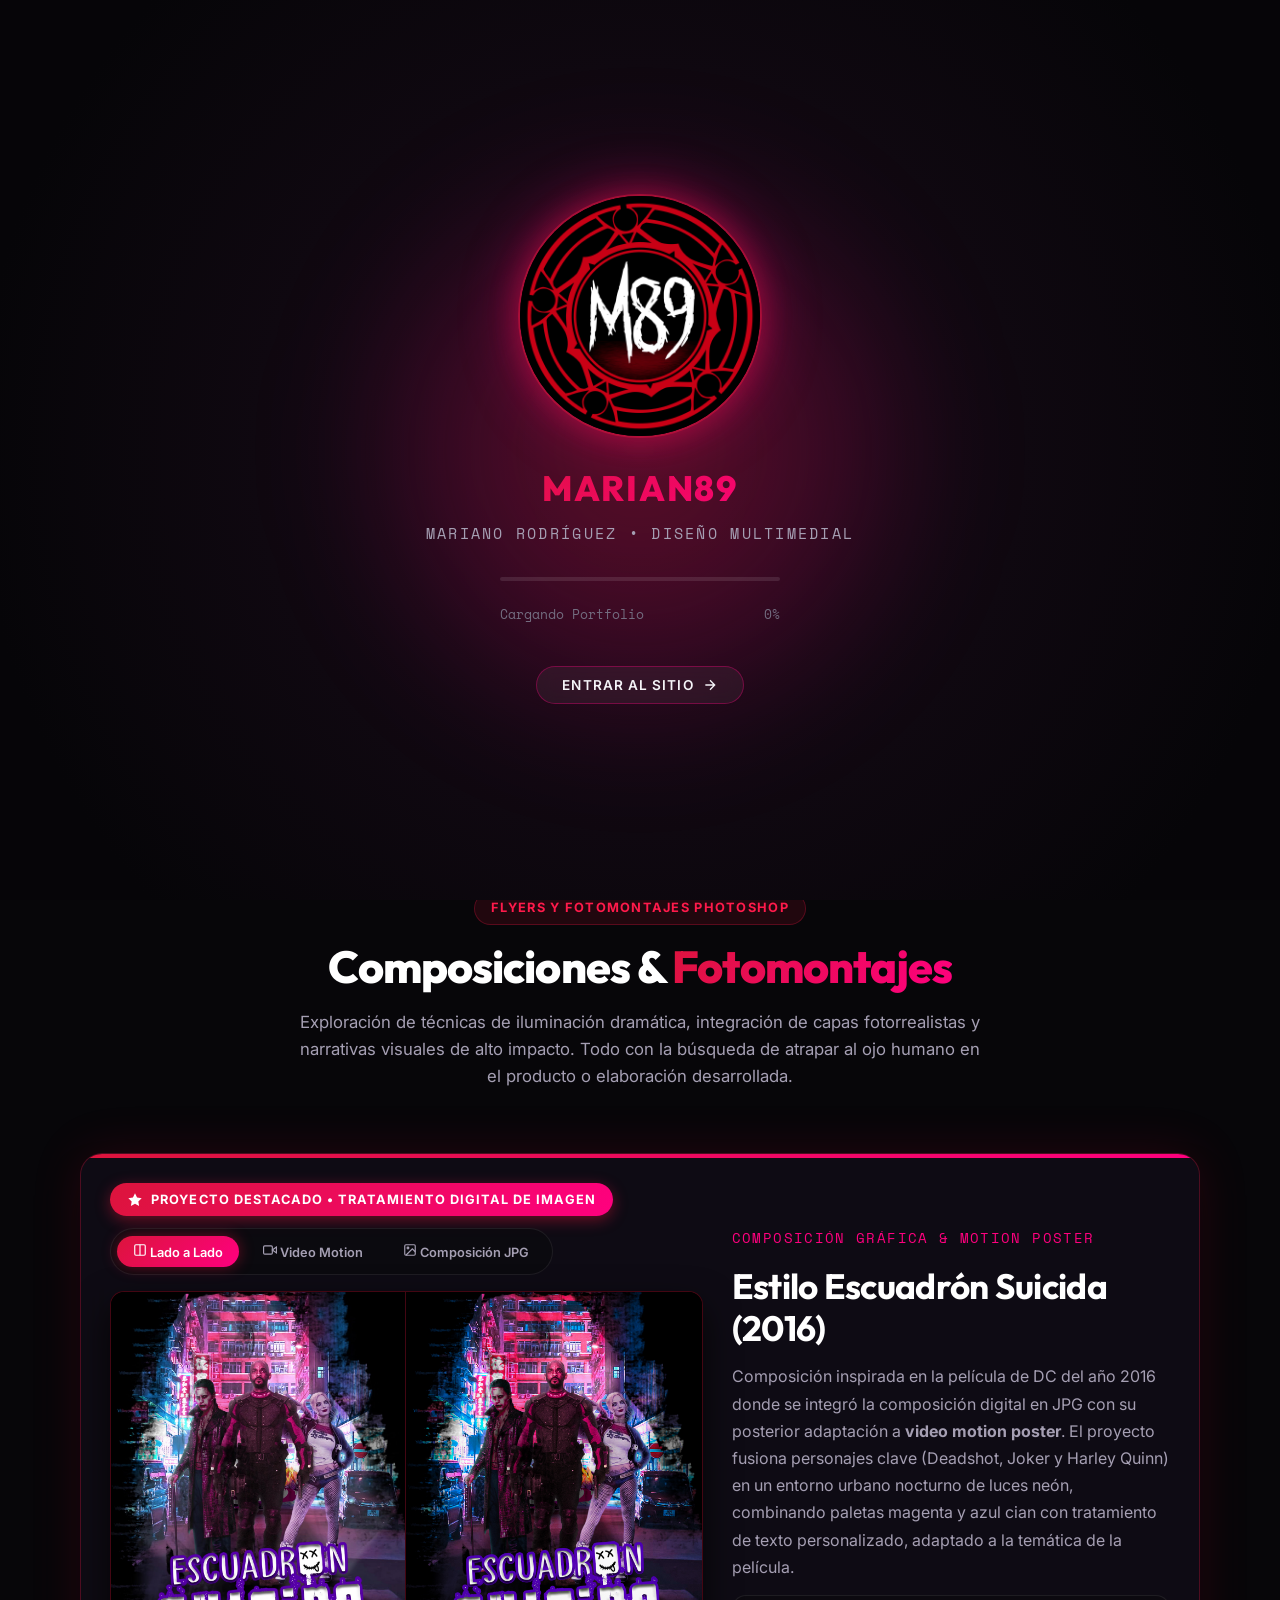
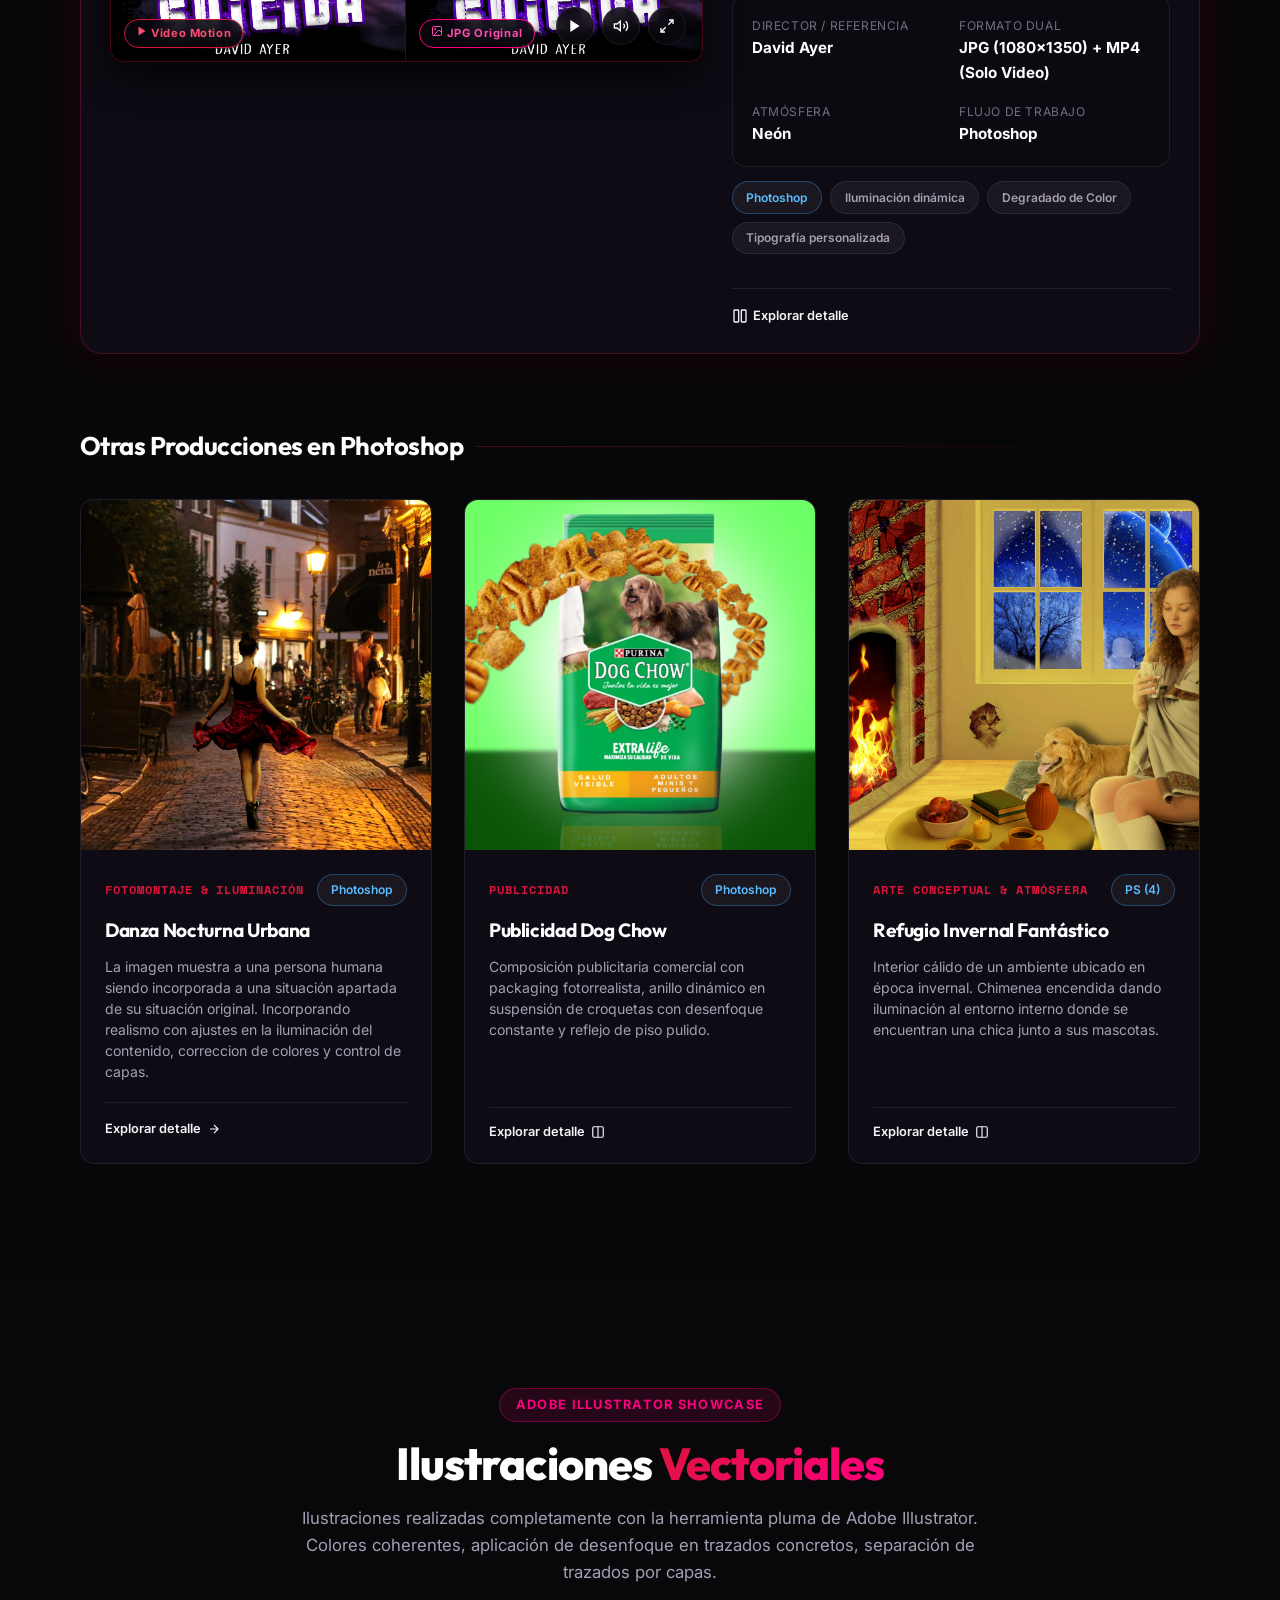
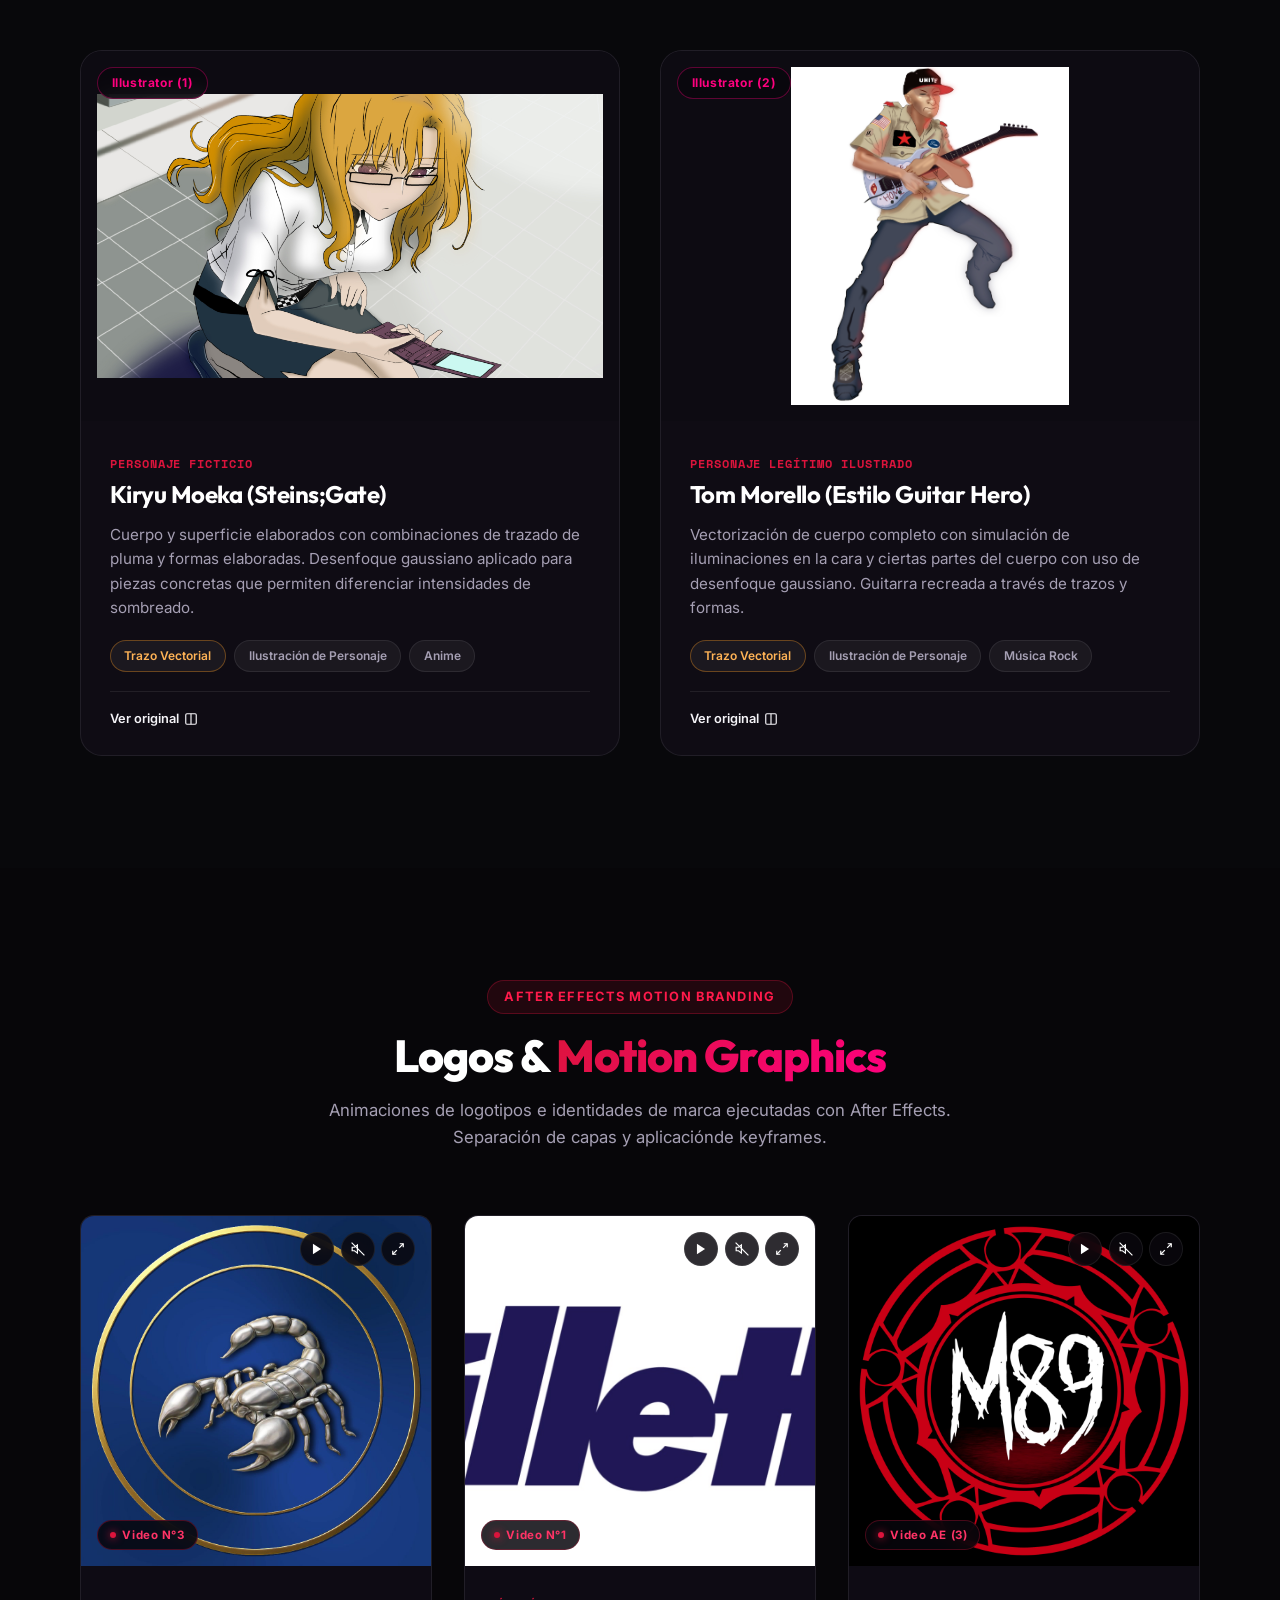
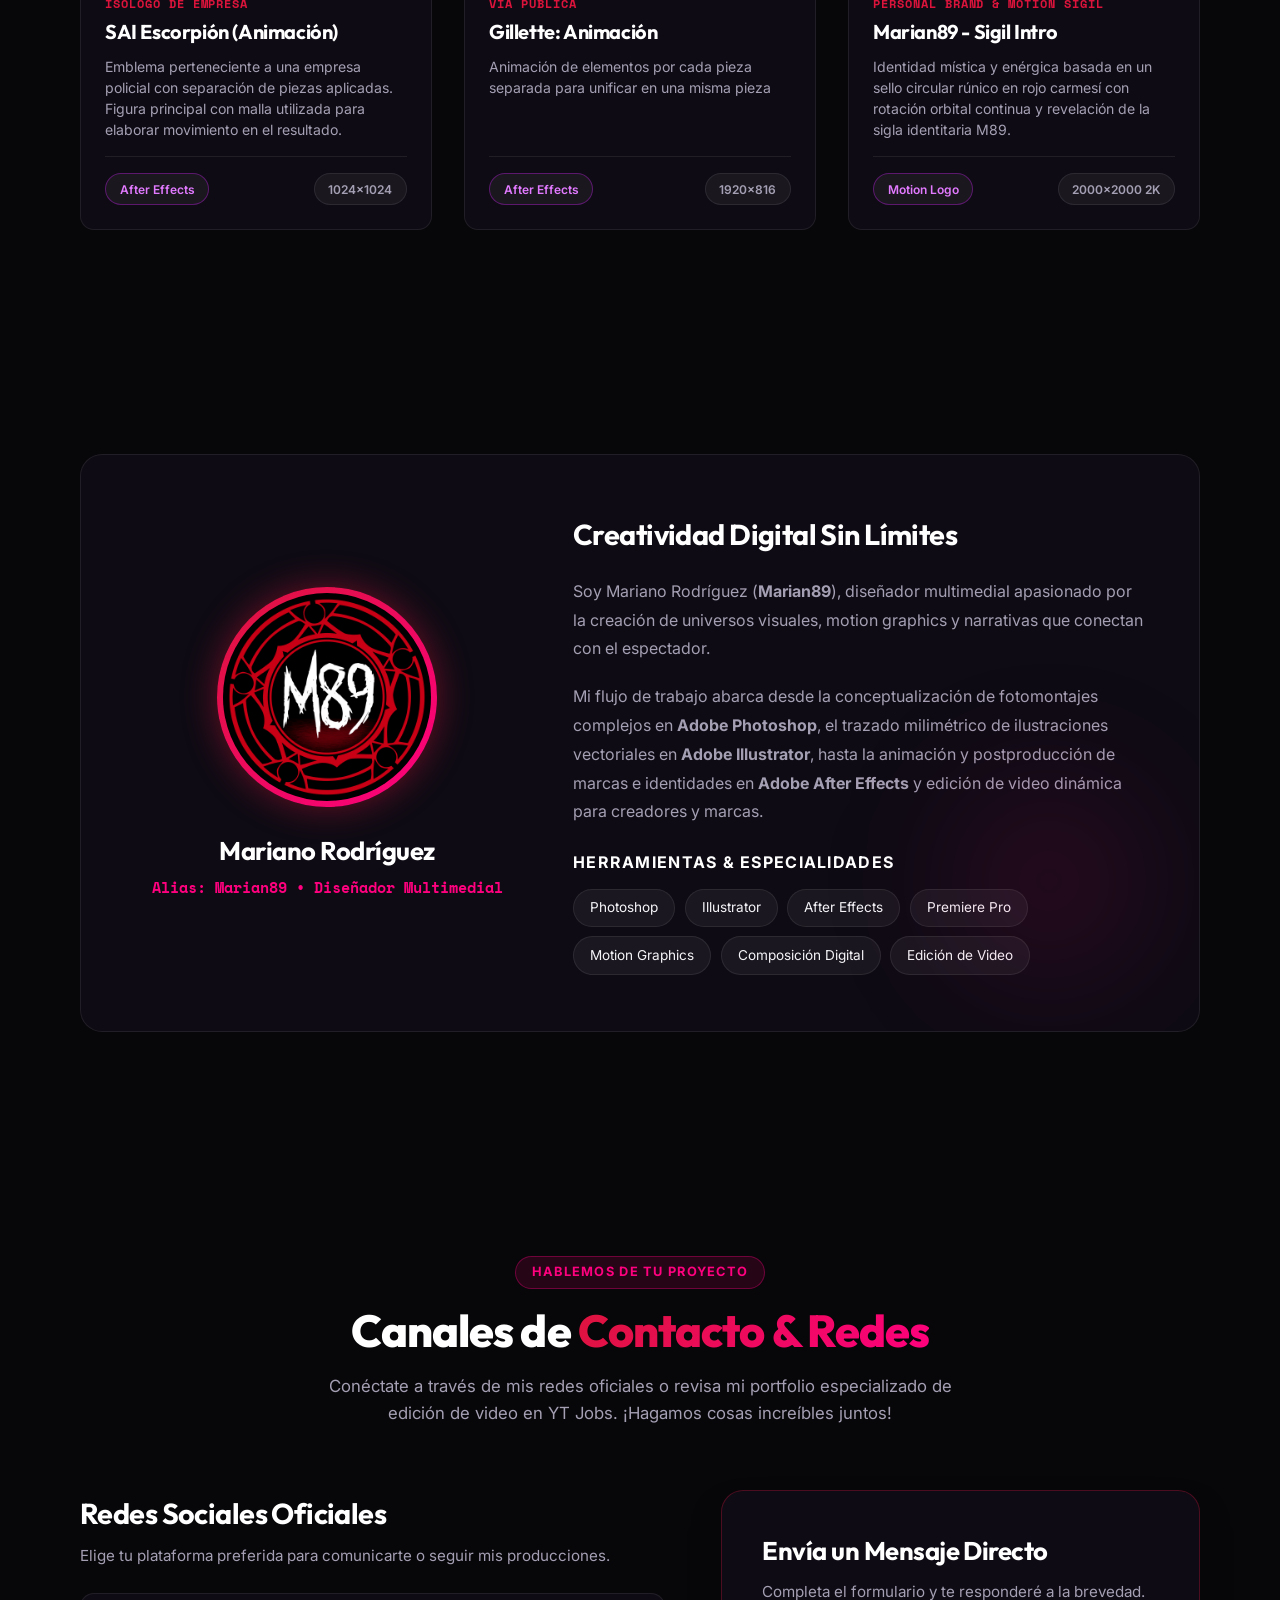
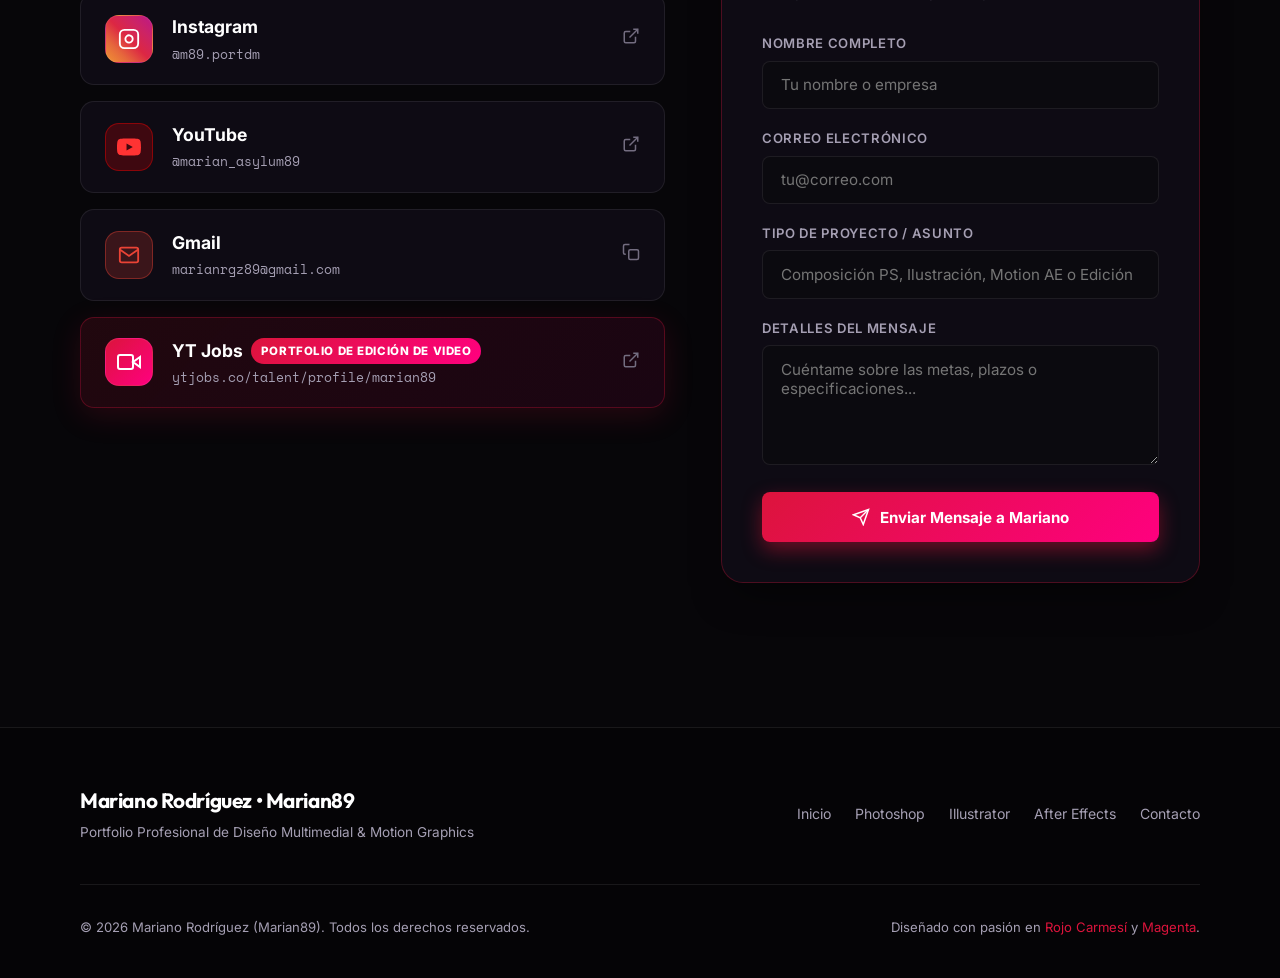
==== commit d0f54f05: "Add files via upload" ====
--- a/index.html
+++ b/index.html
@@ -865,7 +865,7 @@
 
     <!-- ======================================================================
          SECCIÓN 5: CONTACTO Y REDES SOCIALES (ANTES DEL FOOTER)
-         (X, Instagram, Youtube, Gmail y enlace de YT Jobs)
+         (Instagram, Youtube, Gmail y enlace de YT Jobs)
          ====================================================================== -->
     <section id="contacto" class="contact-section">
       <div class="container">
@@ -887,30 +887,7 @@
             </div>
 
             <div class="social-links-grid">
-              <!-- 1. X (Twitter) -->
-              <a href="https://x.com/M89_RGXeneize" target="_blank" rel="noopener noreferrer" class="social-item">
-                <div class="social-item-left">
-                  <div class="social-icon-box" style="background: rgba(255,255,255,0.08);">
-                    <svg width="22" height="22" viewBox="0 0 24 24" fill="currentColor">
-                      <path
-                        d="M18.244 2.25h3.308l-7.227 8.26 8.502 11.24H16.17l-5.214-6.817L4.99 24.75H1.68l7.73-8.835L1.254 2.25H8.08l4.713 6.231zm-1.161 17.52h1.833L7.084 4.126H5.117z" />
-                    </svg>
-                  </div>
-                  <div>
-                    <div class="social-item-title">X (Twitter)</div>
-                    <div class="social-item-subtitle">@M89_RGXeneize</div>
-                  </div>
-                </div>
-                <div class="social-item-arrow">
-                  <svg width="18" height="18" viewBox="0 0 24 24" fill="none" stroke="currentColor" stroke-width="2">
-                    <path d="M18 13v6a2 2 0 0 1-2 2H5a2 2 0 0 1-2-2V8a2 2 0 0 1 2-2h6" />
-                    <polyline points="15 3 21 3 21 9" />
-                    <line x1="10" y1="14" x2="21" y2="3" />
-                  </svg>
-                </div>
-              </a>
-
-              <!-- 2. Instagram -->
+              <!-- 1. Instagram -->
               <a href="https://www.instagram.com/m89.portdm/" target="_blank" rel="noopener noreferrer"
                 class="social-item">
                 <div class="social-item-left">
@@ -936,7 +913,7 @@
                 </div>
               </a>
 
-              <!-- 3. YouTube -->
+              <!-- 2. YouTube -->
               <a href="https://www.youtube.com/@marian_asylum89" target="_blank" rel="noopener noreferrer"
                 class="social-item">
                 <div class="social-item-left">
@@ -961,7 +938,7 @@
                 </div>
               </a>
 
-              <!-- 4. Gmail (Con Copiar Correo y Enlace Mailto) -->
+              <!-- 3. Gmail (Con Copiar Correo y Enlace Mailto) -->
               <div class="social-item" style="cursor: pointer;" id="btn-copy-gmail" data-email="marianrgz89@gmail.com"
                 title="Haz clic para copiar el correo">
                 <div class="social-item-left">
@@ -980,12 +957,12 @@
                 <div class="social-item-arrow">
                   <svg width="18" height="18" viewBox="0 0 24 24" fill="none" stroke="currentColor" stroke-width="2">
                     <rect x="9" y="9" width="13" height="13" rx="2" ry="2" />
-                    <path d="M5 15H4a2 2 0 0 1-2-2V4a2 2 0 0 1 2-2h9a2 2 0 0 1 2 2v1" />
-                  </svg>
-                </div>
-              </div>
-
-              <!-- 5. YT Jobs (Portfolio de Edición de Video) - DESTACADO -->
+                    <path d="M5 15H4a2 2 0 0 1-2-2V4a2 2 0 0 1 2-2h6" />
+                  </svg>
+                </div>
+              </div>
+
+              <!-- 4. YT Jobs (Portfolio de Edición de Video) - DESTACADO -->
               <a href="https://ytjobs.co/talent/profile/649735" target="_blank" rel="noopener noreferrer"
                 class="social-item featured-ytjobs">
                 <div class="social-item-left">
--- a/css/styles.css
+++ b/css/styles.css
@@ -1,2260 +1,2276 @@
-/* ==========================================================================
-   PORTFOLIO DE DISEÑO MULTIMEDIAL - MARIANO RODRÍGUEZ (MARIAN89)
-   Colores estándar: Rojo Carmesí (#DC143C) y Magenta (#FF007F)
-   ========================================================================== */
-
-/* --- Variables y Paleta de Colores --- */
-:root {
-  --crimson: #dc143c;
-  --crimson-hover: #ff1a4b;
-  --crimson-dark: #8b0020;
-  --crimson-glow: rgba(220, 20, 60, 0.45);
-  --crimson-subtle: rgba(220, 20, 60, 0.12);
-
-  --magenta: #ff007f;
-  --magenta-hover: #ff2a98;
-  --magenta-dark: #b30059;
-  --magenta-glow: rgba(255, 0, 127, 0.45);
-  --magenta-subtle: rgba(255, 0, 127, 0.12);
-
-  --gradient-primary: linear-gradient(135deg, var(--crimson) 0%, var(--magenta) 100%);
-  --gradient-glow: linear-gradient(135deg, rgba(220, 20, 60, 0.7) 0%, rgba(255, 0, 127, 0.7) 100%);
-  --gradient-dark: linear-gradient(180deg, #0b090e 0%, #130f1a 100%);
-
-  --bg-black: #070609;
-  --bg-darker: #0c0a10;
-  --bg-card: rgba(18, 14, 25, 0.75);
-  --bg-card-hover: rgba(28, 21, 38, 0.9);
-  --bg-glass: rgba(15, 12, 21, 0.85);
-
-  --border-subtle: rgba(255, 255, 255, 0.08);
-  --border-crimson: rgba(220, 20, 60, 0.3);
-  --border-magenta: rgba(255, 0, 127, 0.35);
-
-  --text-main: #f5f4f8;
-  --text-muted: #a59fb3;
-  --text-dim: #736d80;
-
-  --font-display: 'Outfit', -apple-system, BlinkMacSystemFont, 'Segoe UI', Roboto, sans-serif;
-  --font-sans: 'Inter', -apple-system, BlinkMacSystemFont, 'Segoe UI', Roboto, sans-serif;
-  --font-mono: 'Space Mono', monospace;
-
-  --radius-sm: 8px;
-  --radius-md: 14px;
-  --radius-lg: 22px;
-  --radius-full: 9999px;
-
-  --shadow-glow-crimson: 0 0 35px rgba(220, 20, 60, 0.3);
-  --shadow-glow-magenta: 0 0 35px rgba(255, 0, 127, 0.3);
-  --shadow-card: 0 20px 40px -15px rgba(0, 0, 0, 0.6);
-
-  --transition-fast: 0.2s cubic-bezier(0.4, 0, 0.2, 1);
-  --transition-normal: 0.35s cubic-bezier(0.4, 0, 0.2, 1);
-  --transition-slow: 0.6s cubic-bezier(0.4, 0, 0.2, 1);
-}
-
-/* --- Reseteo y Base --- */
-*, *::before, *::after {
-  box-sizing: border-box;
-  margin: 0;
-  padding: 0;
-}
-
-html {
-  scroll-behavior: smooth;
-  font-size: 16px;
-  background-color: var(--bg-black);
-  color: var(--text-main);
-  font-family: var(--font-sans);
-  overflow-x: hidden;
-}
-
-body {
-  line-height: 1.6;
-  min-height: 100vh;
-  position: relative;
-  background-color: var(--bg-black);
-  background-image: 
-    radial-gradient(circle at 15% 20%, rgba(220, 20, 60, 0.09) 0%, transparent 40%),
-    radial-gradient(circle at 85% 65%, rgba(255, 0, 127, 0.08) 0%, transparent 45%),
-    radial-gradient(circle at 50% 90%, rgba(139, 0, 32, 0.07) 0%, transparent 40%);
-  background-attachment: fixed;
-  color: var(--text-main);
-}
-
-/* Barra de desplazamiento */
-::-webkit-scrollbar {
-  width: 10px;
-}
-::-webkit-scrollbar-track {
-  background: var(--bg-black);
-}
-::-webkit-scrollbar-thumb {
-  background: linear-gradient(to bottom, var(--crimson), var(--magenta));
-  border-radius: var(--radius-full);
-}
-::-webkit-scrollbar-thumb:hover {
-  background: linear-gradient(to bottom, var(--crimson-hover), var(--magenta-hover));
-}
-
-/* Selección de texto */
-::selection {
-  background-color: var(--magenta);
-  color: #fff;
-}
-
-/* Tipografía base */
-h1, h2, h3, h4, h5, h6 {
-  font-family: var(--font-display);
-  font-weight: 700;
-  letter-spacing: -0.02em;
-  color: #ffffff;
-}
-
-p {
-  color: var(--text-muted);
-}
-
-a {
-  color: inherit;
-  text-decoration: none;
-  transition: color var(--transition-fast);
-}
-
-img, video {
-  max-width: 100%;
-  display: block;
-}
-
-button {
-  font-family: inherit;
-  cursor: pointer;
-  border: none;
-  background: none;
-  outline: none;
-}
-
-.container {
-  width: 90%;
-  max-width: 1280px;
-  margin: 0 auto;
-  padding: 0 1rem;
-}
-
-/* ==========================================================================
-   PANTALLA DE CARGA / INTRO SCREEN
-   ========================================================================== */
-#intro-screen {
-  position: fixed;
-  top: 0;
-  left: 0;
-  width: 100vw;
-  height: 100vh;
-  background: radial-gradient(circle at center, #1b0c1b 0%, #060508 85%);
-  z-index: 99999;
-  display: flex;
-  flex-direction: column;
-  justify-content: center;
-  align-items: center;
-  transition: opacity 0.8s cubic-bezier(0.7, 0, 0.3, 1), visibility 0.8s ease;
-  overflow: hidden;
-}
-
-#intro-screen.hide-intro {
-  opacity: 0;
-  visibility: hidden;
-  pointer-events: none;
-}
-
-.intro-ambient-glow {
-  position: absolute;
-  width: 600px;
-  height: 600px;
-  border-radius: 50%;
-  background: radial-gradient(circle, rgba(220, 20, 60, 0.35) 0%, rgba(255, 0, 127, 0.15) 50%, transparent 70%);
-  filter: blur(60px);
-  animation: pulseGlow 4s infinite alternate ease-in-out;
-  pointer-events: none;
-}
-
-@keyframes pulseGlow {
-  0% { transform: scale(0.9); opacity: 0.6; }
-  100% { transform: scale(1.15); opacity: 0.95; }
-}
-
-.intro-content {
-  position: relative;
-  z-index: 2;
-  display: flex;
-  flex-direction: column;
-  align-items: center;
-  gap: 1.5rem;
-  max-width: 550px;
-  width: 90%;
-  text-align: center;
-}
-
-.intro-video-wrapper {
-  position: relative;
-  width: 240px;
-  height: 240px;
-  border-radius: 50%;
-  overflow: hidden;
-  box-shadow: 
-    0 0 0 2px rgba(220, 20, 60, 0.5),
-    0 0 30px var(--crimson-glow),
-    0 0 60px var(--magenta-glow);
-  display: flex;
-  align-items: center;
-  justify-content: center;
-  background-color: #000;
-  animation: introAperture 1.5s cubic-bezier(0.2, 0.9, 0.3, 1);
-}
-
-@keyframes introAperture {
-  0% { transform: scale(0.4) rotate(-30deg); opacity: 0; }
-  100% { transform: scale(1) rotate(0deg); opacity: 1; }
-}
-
-#intro-video {
-  width: 100%;
-  height: 100%;
-  object-fit: cover;
-}
-
-.intro-text-box h2 {
-  font-size: 2.2rem;
-  font-weight: 800;
-  letter-spacing: 0.05em;
-  background: var(--gradient-primary);
-  -webkit-background-clip: text;
-  -webkit-text-fill-color: transparent;
-  margin-bottom: 0.3rem;
-  text-transform: uppercase;
-}
-
-.intro-text-box p {
-  color: var(--text-muted);
-  font-size: 0.95rem;
-  letter-spacing: 0.15em;
-  text-transform: uppercase;
-  font-family: var(--font-mono);
-}
-
-/* Barra de progreso de carga */
-.intro-loader-bar {
-  width: 280px;
-  height: 4px;
-  background: rgba(255, 255, 255, 0.1);
-  border-radius: var(--radius-full);
-  overflow: hidden;
-  position: relative;
-  margin-top: 0.5rem;
-}
-
-.intro-loader-fill {
-  height: 100%;
-  width: 0%;
-  background: var(--gradient-primary);
-  box-shadow: 0 0 15px var(--magenta);
-  transition: width 0.1s linear;
-}
-
-.intro-loader-status {
-  font-family: var(--font-mono);
-  font-size: 0.8rem;
-  color: var(--text-dim);
-  display: flex;
-  justify-content: space-between;
-  width: 280px;
-}
-
-.intro-actions {
-  display: flex;
-  gap: 1rem;
-  margin-top: 1rem;
-}
-
-.btn-skip-intro {
-  padding: 0.65rem 1.6rem;
-  background: rgba(255, 255, 255, 0.05);
-  border: 1px solid var(--border-magenta);
-  border-radius: var(--radius-full);
-  color: var(--text-main);
-  font-size: 0.85rem;
-  font-weight: 600;
-  letter-spacing: 0.08em;
-  text-transform: uppercase;
-  display: inline-flex;
-  align-items: center;
-  gap: 0.5rem;
-  transition: all var(--transition-fast);
-  backdrop-filter: blur(10px);
-}
-
-.btn-skip-intro:hover {
-  background: var(--gradient-primary);
-  border-color: transparent;
-  box-shadow: 0 0 25px var(--magenta-glow);
-  transform: translateY(-2px);
-}
-
-/* ==========================================================================
-   HEADER Y NAVBAR
-   ========================================================================== */
-.site-header {
-  position: fixed;
-  top: 0;
-  left: 0;
-  width: 100%;
-  z-index: 1000;
-  padding: 1.1rem 0;
-  background: rgba(8, 7, 12, 0.75);
-  backdrop-filter: blur(16px);
-  -webkit-backdrop-filter: blur(16px);
-  border-bottom: 1px solid var(--border-subtle);
-  transition: all var(--transition-normal);
-}
-
-.site-header.scrolled {
-  padding: 0.8rem 0;
-  background: rgba(8, 7, 12, 0.92);
-  border-bottom-color: var(--border-crimson);
-  box-shadow: 0 10px 30px rgba(0, 0, 0, 0.6);
-}
-
-.navbar {
-  display: flex;
-  justify-content: space-between;
-  align-items: center;
-}
-
-.nav-brand {
-  display: flex;
-  align-items: center;
-  gap: 0.8rem;
-}
-
-.brand-badge {
-  width: 40px;
-  height: 40px;
-  border-radius: 50%;
-  background: var(--gradient-primary);
-  display: flex;
-  align-items: center;
-  justify-content: center;
-  font-weight: 800;
-  font-size: 0.95rem;
-  color: #fff;
-  box-shadow: 0 0 15px var(--crimson-glow);
-  border: 1px solid rgba(255, 255, 255, 0.3);
-  transition: transform var(--transition-fast);
-}
-
-.nav-brand:hover .brand-badge {
-  transform: rotate(15deg) scale(1.05);
-}
-
-.brand-text {
-  display: flex;
-  flex-direction: column;
-}
-
-.brand-name {
-  font-size: 1.1rem;
-  font-weight: 700;
-  color: #fff;
-  letter-spacing: -0.01em;
-}
-
-.brand-alias {
-  font-size: 0.75rem;
-  font-family: var(--font-mono);
-  color: var(--magenta);
-  letter-spacing: 0.05em;
-  font-weight: 600;
-}
-
-.nav-menu {
-  display: flex;
-  align-items: center;
-  gap: 1.8rem;
-  list-style: none;
-}
-
-.nav-link {
-  font-size: 0.9rem;
-  font-weight: 500;
-  color: var(--text-muted);
-  position: relative;
-  padding: 0.3rem 0;
-  transition: color var(--transition-fast);
-}
-
-.nav-link::after {
-  content: '';
-  position: absolute;
-  bottom: 0;
-  left: 0;
-  width: 0;
-  height: 2px;
-  background: var(--gradient-primary);
-  transition: width var(--transition-normal);
-  border-radius: var(--radius-full);
-}
-
-.nav-link:hover, .nav-link.active {
-  color: #ffffff;
-}
-
-.nav-link:hover::after, .nav-link.active::after {
-  width: 100%;
-}
-
-.nav-actions {
-  display: flex;
-  align-items: center;
-  gap: 0.8rem;
-}
-
-.btn-intro-replay {
-  background: rgba(220, 20, 60, 0.12);
-  border: 1px solid var(--border-crimson);
-  color: #ff4b72;
-  padding: 0.45rem 0.9rem;
-  border-radius: var(--radius-full);
-  font-size: 0.8rem;
-  font-weight: 600;
-  display: inline-flex;
-  align-items: center;
-  gap: 0.4rem;
-  transition: all var(--transition-fast);
-}
-
-.btn-intro-replay:hover {
-  background: var(--crimson);
-  color: #fff;
-  box-shadow: 0 0 15px var(--crimson-glow);
-  transform: translateY(-1px);
-}
-
-.mobile-toggle {
-  display: none;
-  font-size: 1.5rem;
-  color: var(--text-main);
-  background: none;
-  cursor: pointer;
-}
-
-/* ==========================================================================
-   HERO SECTION
-   ========================================================================== */
-.hero-section {
-  position: relative;
-  min-height: 85vh;
-  padding: 8rem 0 5rem 0;
-  display: flex;
-  align-items: center;
-  overflow: hidden;
-}
-
-.hero-bg-shapes {
-  position: absolute;
-  top: 0;
-  left: 0;
-  width: 100%;
-  height: 100%;
-  pointer-events: none;
-  z-index: 0;
-}
-
-.shape-crimson {
-  position: absolute;
-  top: 15%;
-  right: 5%;
-  width: 450px;
-  height: 450px;
-  border-radius: 50%;
-  background: radial-gradient(circle, rgba(220, 20, 60, 0.22) 0%, transparent 70%);
-  filter: blur(80px);
-}
-
-.shape-magenta {
-  position: absolute;
-  bottom: 10%;
-  left: -5%;
-  width: 500px;
-  height: 500px;
-  border-radius: 50%;
-  background: radial-gradient(circle, rgba(255, 0, 127, 0.18) 0%, transparent 70%);
-  filter: blur(90px);
-}
-
-.hero-grid {
-  position: relative;
-  z-index: 1;
-  display: grid;
-  grid-template-columns: 1.15fr 0.85fr;
-  align-items: center;
-  gap: 3.5rem;
-}
-
-.hero-content {
-  display: flex;
-  flex-direction: column;
-  gap: 1.4rem;
-}
-
-.hero-badge-pill {
-  display: inline-flex;
-  align-items: center;
-  gap: 0.5rem;
-  padding: 0.4rem 1rem;
-  border-radius: var(--radius-full);
-  background: rgba(220, 20, 60, 0.1);
-  border: 1px solid var(--border-crimson);
-  font-size: 0.85rem;
-  font-weight: 600;
-  color: #ff3366;
-  width: fit-content;
-  letter-spacing: 0.05em;
-  text-transform: uppercase;
-}
-
-.hero-badge-pill .pulse-dot {
-  width: 8px;
-  height: 8px;
-  background-color: var(--crimson);
-  border-radius: 50%;
-  box-shadow: 0 0 10px var(--crimson);
-  animation: pulseDot 1.5s infinite;
-}
-
-@keyframes pulseDot {
-  0%, 100% { opacity: 1; transform: scale(1); }
-  50% { opacity: 0.4; transform: scale(0.8); }
-}
-
-.hero-title {
-  font-size: 3.8rem;
-  line-height: 1.08;
-  font-weight: 800;
-}
-
-.hero-title .alias-highlight {
-  background: var(--gradient-primary);
-  -webkit-background-clip: text;
-  -webkit-text-fill-color: transparent;
-  display: inline-block;
-  position: relative;
-}
-
-.hero-subtitle {
-  font-size: 1.4rem;
-  font-weight: 600;
-  color: #ffffff;
-  display: flex;
-  align-items: center;
-  gap: 0.6rem;
-}
-
-.hero-subtitle span {
-  color: var(--magenta);
-}
-
-.hero-description {
-  font-size: 1.05rem;
-  line-height: 1.7;
-  color: var(--text-muted);
-  max-width: 580px;
-}
-
-.hero-actions {
-  display: flex;
-  flex-wrap: wrap;
-  gap: 1rem;
-  margin-top: 0.5rem;
-}
-
-/* Botones principales */
-.btn-primary {
-  padding: 0.85rem 1.8rem;
-  background: var(--gradient-primary);
-  border-radius: var(--radius-full);
-  color: #ffffff;
-  font-weight: 600;
-  font-size: 0.95rem;
-  display: inline-flex;
-  align-items: center;
-  gap: 0.6rem;
-  box-shadow: 0 10px 25px -5px var(--crimson-glow);
-  transition: all var(--transition-fast);
-}
-
-.btn-primary:hover {
-  transform: translateY(-2px);
-  box-shadow: 0 15px 30px -5px var(--magenta-glow);
-  filter: brightness(1.1);
-}
-
-.btn-secondary {
-  padding: 0.85rem 1.8rem;
-  background: rgba(255, 255, 255, 0.04);
-  border: 1px solid var(--border-subtle);
-  border-radius: var(--radius-full);
-  color: var(--text-main);
-  font-weight: 600;
-  font-size: 0.95rem;
-  display: inline-flex;
-  align-items: center;
-  gap: 0.6rem;
-  backdrop-filter: blur(10px);
-  transition: all var(--transition-fast);
-}
-
-.btn-secondary:hover {
-  background: rgba(255, 255, 255, 0.08);
-  border-color: var(--border-magenta);
-  color: #fff;
-  transform: translateY(-2px);
-}
-
-.hero-metrics {
-  display: flex;
-  gap: 2.2rem;
-  margin-top: 1rem;
-  padding-top: 1.5rem;
-  border-top: 1px solid var(--border-subtle);
-}
-
-.metric-item h4 {
-  font-size: 1.8rem;
-  font-weight: 800;
-  background: var(--gradient-primary);
-  -webkit-background-clip: text;
-  -webkit-text-fill-color: transparent;
-}
-
-.metric-item p {
-  font-size: 0.85rem;
-  color: var(--text-dim);
-  text-transform: uppercase;
-  letter-spacing: 0.05em;
-}
-
-/* Visual Hero Interactivo */
-.hero-visual {
-  position: relative;
-  display: flex;
-  justify-content: center;
-  align-items: center;
-}
-
-.hero-card-featured {
-  width: 100%;
-  max-width: 440px;
-  background: var(--bg-card);
-  border-radius: var(--radius-lg);
-  border: 1px solid var(--border-crimson);
-  padding: 1.2rem;
-  box-shadow: var(--shadow-card), 0 0 40px var(--crimson-subtle);
-  backdrop-filter: blur(16px);
-  position: relative;
-  overflow: hidden;
-  transition: transform var(--transition-normal), border-color var(--transition-normal);
-}
-
-.hero-card-featured:hover {
-  transform: translateY(-6px);
-  border-color: var(--magenta);
-  box-shadow: var(--shadow-card), 0 0 50px var(--magenta-subtle);
-}
-
-.hero-card-media {
-  position: relative;
-  border-radius: var(--radius-md);
-  overflow: hidden;
-  aspect-ratio: 1 / 1;
-  background: #000;
-}
-
-.hero-card-media video {
-  width: 100%;
-  height: 100%;
-  object-fit: cover;
-}
-
-.hero-media-badge {
-  position: absolute;
-  top: 1rem;
-  left: 1rem;
-  background: rgba(8, 7, 12, 0.85);
-  border: 1px solid var(--border-magenta);
-  padding: 0.35rem 0.8rem;
-  border-radius: var(--radius-full);
-  font-size: 0.75rem;
-  font-weight: 600;
-  color: var(--magenta);
-  backdrop-filter: blur(8px);
-  display: flex;
-  align-items: center;
-  gap: 0.4rem;
-}
-
-.hero-card-info {
-  margin-top: 1.2rem;
-  display: flex;
-  justify-content: space-between;
-  align-items: center;
-}
-
-.hero-card-info h3 {
-  font-size: 1.25rem;
-  margin-bottom: 0.2rem;
-}
-
-.hero-card-info p {
-  font-size: 0.85rem;
-}
-
-.btn-card-action {
-  width: 42px;
-  height: 42px;
-  border-radius: 50%;
-  background: var(--gradient-primary);
-  color: #fff;
-  display: flex;
-  align-items: center;
-  justify-content: center;
-  font-size: 1rem;
-  transition: transform var(--transition-fast);
-}
-
-.btn-card-action:hover {
-  transform: scale(1.1);
-}
-
-/* ==========================================================================
-   SECCIONES GENERALES
-   ========================================================================== */
-.section {
-  padding: 7rem 0;
-  position: relative;
-}
-
-.section-header {
-  text-align: center;
-  max-width: 680px;
-  margin: 0 auto 4rem auto;
-}
-
-.section-pill {
-  display: inline-flex;
-  align-items: center;
-  gap: 0.5rem;
-  padding: 0.35rem 1rem;
-  border-radius: var(--radius-full);
-  background: var(--crimson-subtle);
-  border: 1px solid var(--border-crimson);
-  color: var(--crimson-hover);
-  font-size: 0.8rem;
-  font-weight: 700;
-  text-transform: uppercase;
-  letter-spacing: 0.1em;
-  margin-bottom: 1rem;
-}
-
-.section-pill.pill-magenta {
-  background: var(--magenta-subtle);
-  border-color: var(--border-magenta);
-  color: var(--magenta);
-}
-
-.section-title {
-  font-size: 2.8rem;
-  font-weight: 800;
-  margin-bottom: 1rem;
-  line-height: 1.15;
-}
-
-.section-title .text-gradient {
-  background: var(--gradient-primary);
-  -webkit-background-clip: text;
-  -webkit-text-fill-color: transparent;
-}
-
-.section-description {
-  font-size: 1.05rem;
-  color: var(--text-muted);
-}
-
-/* ==========================================================================
-   SECCIÓN 1: PHOTOSHOP (PROYECTO DESTACADO + GALERÍA)
-   ========================================================================== */
-.photoshop-showcase {
-  display: flex;
-  flex-direction: column;
-  gap: 4.5rem;
-}
-
-/* Tarjeta destacada de Photoshop 3 */
-.featured-ps3-card {
-  background: var(--bg-card);
-  border: 1px solid var(--border-crimson);
-  border-radius: var(--radius-lg);
-  padding: 1.8rem;
-  box-shadow: var(--shadow-card), 0 0 50px rgba(220, 20, 60, 0.15);
-  backdrop-filter: blur(16px);
-  position: relative;
-  overflow: hidden;
-}
-
-.featured-ps3-card::before {
-  content: '';
-  position: absolute;
-  top: 0;
-  left: 0;
-  width: 100%;
-  height: 4px;
-  background: var(--gradient-primary);
-}
-
-.featured-badge-top {
-  display: inline-flex;
-  align-items: center;
-  gap: 0.5rem;
-  background: var(--gradient-primary);
-  color: #fff;
-  padding: 0.4rem 1.1rem;
-  border-radius: var(--radius-full);
-  font-size: 0.8rem;
-  font-weight: 700;
-  text-transform: uppercase;
-  letter-spacing: 0.08em;
-  margin-bottom: 1rem;
-  box-shadow: 0 4px 15px var(--crimson-glow);
-}
-
-.featured-ps3-grid {
-  display: grid;
-  grid-template-columns: 1.15fr 0.85fr;
-  gap: 1.8rem;
-  align-items: start;
-}
-
-/* Visor interactivo dual (Video + JPG) */
-.dual-viewer-container {
-  position: relative;
-}
-
-.dual-viewer-controls {
-  display: flex;
-  gap: 0.5rem;
-  background: rgba(12, 10, 16, 0.8);
-  padding: 0.4rem;
-  border-radius: var(--radius-full);
-  border: 1px solid var(--border-subtle);
-  width: fit-content;
-  margin-bottom: 1rem;
-}
-
-.btn-dual-mode {
-  padding: 0.45rem 1rem;
-  font-size: 0.8rem;
-  font-weight: 600;
-  color: var(--text-muted);
-  border-radius: var(--radius-full);
-  transition: all var(--transition-fast);
-}
-
-.btn-dual-mode:hover {
-  color: #fff;
-}
-
-.btn-dual-mode.active {
-  background: var(--gradient-primary);
-  color: #fff;
-  box-shadow: 0 0 15px var(--crimson-glow);
-}
-
-.dual-media-frame {
-  position: relative;
-  border-radius: var(--radius-md);
-  overflow: hidden;
-  border: 1px solid var(--border-crimson);
-  background: #000;
-  box-shadow: 0 15px 35px rgba(0, 0, 0, 0.7);
-}
-
-/* Modos de visualización */
-.dual-display-wrapper {
-  position: relative;
-  width: 100%;
-  aspect-ratio: 4 / 5;
-  overflow: hidden;
-}
-
-.media-element {
-  position: absolute;
-  top: 0;
-  left: 0;
-  width: 100%;
-  height: 100%;
-  object-fit: cover;
-  transition: opacity 0.4s ease, transform 0.4s ease;
-}
-
-/* Modo Lado a Lado */
-.dual-display-wrapper.split-view {
-  display: flex;
-  flex-direction: row;
-}
-
-.dual-display-wrapper.split-view .split-item {
-  width: 50%;
-  height: 100%;
-  position: relative;
-  overflow: hidden;
-}
-
-.dual-display-wrapper.split-view .split-item img,
-.dual-display-wrapper.split-view .split-item video {
-  width: 100%;
-  height: 100%;
-  object-fit: cover;
-}
-
-.split-tag {
-  position: absolute;
-  bottom: 0.8rem;
-  left: 0.8rem;
-  background: rgba(8, 7, 12, 0.85);
-  border: 1px solid var(--border-subtle);
-  padding: 0.3rem 0.7rem;
-  border-radius: var(--radius-full);
-  font-size: 0.7rem;
-  font-weight: 700;
-  letter-spacing: 0.05em;
-  color: #fff;
-  backdrop-filter: blur(8px);
-  z-index: 5;
-}
-
-.split-tag.tag-video {
-  border-color: var(--crimson);
-  color: #ff4b72;
-}
-
-.split-tag.tag-jpg {
-  border-color: var(--magenta);
-  color: #ff4bb0;
-}
-
-.video-player-overlay {
-  position: absolute;
-  bottom: 1rem;
-  right: 1rem;
-  display: flex;
-  gap: 0.5rem;
-  z-index: 10;
-}
-
-.btn-player-tool {
-  width: 38px;
-  height: 38px;
-  border-radius: 50%;
-  background: rgba(10, 8, 14, 0.85);
-  border: 1px solid var(--border-subtle);
-  color: #fff;
-  display: flex;
-  align-items: center;
-  justify-content: center;
-  font-size: 0.9rem;
-  backdrop-filter: blur(8px);
-  transition: all var(--transition-fast);
-}
-
-.btn-player-tool:hover {
-  background: var(--gradient-primary);
-  border-color: transparent;
-  transform: scale(1.08);
-}
-
-/* Info del proyecto destacado */
-.featured-ps3-info {
-  display: flex;
-  flex-direction: column;
-  gap: 0.9rem;
-}
-
-.featured-ps3-info .tagline {
-  font-family: var(--font-mono);
-  font-size: 0.85rem;
-  color: var(--magenta);
-  text-transform: uppercase;
-  letter-spacing: 0.1em;
-}
-
-.featured-ps3-info h3 {
-  font-size: 2.2rem;
-  line-height: 1.2;
-}
-
-.featured-ps3-info .description {
-  font-size: 1rem;
-  line-height: 1.7;
-  color: var(--text-muted);
-}
-
-.project-specs {
-  display: grid;
-  grid-template-columns: repeat(2, 1fr);
-  gap: 1rem;
-  background: rgba(12, 10, 16, 0.6);
-  padding: 1.2rem;
-  border-radius: var(--radius-md);
-  border: 1px solid var(--border-subtle);
-}
-
-.spec-item span {
-  font-size: 0.75rem;
-  color: var(--text-dim);
-  text-transform: uppercase;
-  letter-spacing: 0.05em;
-  display: block;
-}
-
-.spec-item strong {
-  font-size: 0.95rem;
-  color: #fff;
-}
-
-.project-tools-badges {
-  display: flex;
-  flex-wrap: wrap;
-  gap: 0.5rem;
-}
-
-.tool-badge {
-  padding: 0.35rem 0.85rem;
-  border-radius: var(--radius-full);
-  font-size: 0.75rem;
-  font-weight: 600;
-  background: rgba(255, 255, 255, 0.05);
-  border: 1px solid var(--border-subtle);
-  color: var(--text-muted);
-  display: inline-flex;
-  align-items: center;
-  gap: 0.35rem;
-}
-
-.tool-badge.ps {
-  border-color: rgba(49, 168, 255, 0.35);
-  color: #5bbdff;
-}
-
-.tool-badge.ae {
-  border-color: rgba(216, 30, 255, 0.35);
-  color: #e27aff;
-}
-
-.tool-badge.ai {
-  border-color: rgba(255, 154, 30, 0.35);
-  color: #ffb356;
-}
-
-/* Galería de otras producciones de Photoshop */
-.ps-gallery-title {
-  font-size: 1.6rem;
-  margin-bottom: 2rem;
-  display: flex;
-  align-items: center;
-  gap: 0.8rem;
-}
-
-.ps-gallery-title::after {
-  content: '';
-  flex: 1;
-  height: 1px;
-  background: linear-gradient(to right, var(--border-crimson), transparent);
-}
-
-.cards-grid-3 {
-  display: grid;
-  grid-template-columns: repeat(3, 1fr);
-  gap: 2rem;
-}
-
-.portfolio-card {
-  background: var(--bg-card);
-  border: 1px solid var(--border-subtle);
-  border-radius: var(--radius-md);
-  overflow: hidden;
-  transition: all var(--transition-normal);
-  display: flex;
-  flex-direction: column;
-}
-
-.portfolio-card:hover {
-  transform: translateY(-8px);
-  border-color: var(--border-crimson);
-  box-shadow: var(--shadow-card), 0 0 35px var(--crimson-subtle);
-}
-
-.card-media-wrapper {
-  position: relative;
-  aspect-ratio: 1 / 1;
-  overflow: hidden;
-  background: #000;
-}
-
-.card-media-wrapper img,
-.card-media-wrapper video {
-  width: 100%;
-  height: 100%;
-  object-fit: cover;
-  transition: transform var(--transition-slow);
-}
-
-.portfolio-card:hover .card-media-wrapper img,
-.portfolio-card:hover .card-media-wrapper video {
-  transform: scale(1.06);
-}
-
-.card-overlay {
-  position: absolute;
-  top: 0;
-  left: 0;
-  width: 100%;
-  height: 100%;
-  background: linear-gradient(to top, rgba(8, 7, 12, 0.9) 0%, rgba(8, 7, 12, 0.2) 60%, transparent 100%);
-  opacity: 0;
-  display: flex;
-  align-items: center;
-  justify-content: center;
-  transition: opacity var(--transition-normal);
-}
-
-.portfolio-card:hover .card-overlay {
-  opacity: 1;
-}
-
-.btn-zoom {
-  padding: 0.6rem 1.2rem;
-  border-radius: var(--radius-full);
-  background: var(--gradient-primary);
-  color: #fff;
-  font-size: 0.85rem;
-  font-weight: 600;
-  display: inline-flex;
-  align-items: center;
-  gap: 0.4rem;
-  box-shadow: 0 4px 15px var(--crimson-glow);
-  transform: translateY(10px);
-  transition: transform var(--transition-normal);
-}
-
-.portfolio-card:hover .btn-zoom {
-  transform: translateY(0);
-}
-
-.card-content {
-  padding: 1.5rem;
-  display: flex;
-  flex-direction: column;
-  flex: 1;
-  justify-content: space-between;
-}
-
-.card-meta {
-  display: flex;
-  justify-content: space-between;
-  align-items: center;
-  margin-bottom: 0.6rem;
-}
-
-.card-category {
-  font-family: var(--font-mono);
-  font-size: 0.75rem;
-  color: var(--crimson);
-  text-transform: uppercase;
-  letter-spacing: 0.08em;
-  font-weight: 600;
-}
-
-.card-title {
-  font-size: 1.2rem;
-  margin-bottom: 0.6rem;
-}
-
-.card-desc {
-  font-size: 0.88rem;
-  color: var(--text-muted);
-  line-height: 1.5;
-  margin-bottom: 1.2rem;
-}
-
-.card-footer {
-  display: flex;
-  justify-content: space-between;
-  align-items: center;
-  padding-top: 1rem;
-  border-top: 1px solid var(--border-subtle);
-}
-
-.card-btn-link {
-  font-size: 0.8rem;
-  font-weight: 600;
-  color: var(--text-main);
-  display: inline-flex;
-  align-items: center;
-  gap: 0.35rem;
-  transition: color var(--transition-fast);
-}
-
-.card-btn-link:hover {
-  color: var(--magenta);
-}
-
-/* ==========================================================================
-   SECCIÓN 2: ILLUSTRATOR
-   ========================================================================== */
-.illustrator-grid {
-  display: grid;
-  grid-template-columns: repeat(2, 1fr);
-  gap: 2.5rem;
-}
-
-.illustrator-card {
-  background: var(--bg-card);
-  border: 1px solid var(--border-subtle);
-  border-radius: var(--radius-lg);
-  overflow: hidden;
-  transition: all var(--transition-normal);
-}
-
-.illustrator-card:hover {
-  transform: translateY(-8px);
-  border-color: var(--border-magenta);
-  box-shadow: var(--shadow-card), 0 0 40px var(--magenta-subtle);
-}
-
-.illustrator-media-box {
-  position: relative;
-  width: 100%;
-  aspect-ratio: 16 / 11;
-  background: #0d0b12;
-  overflow: hidden;
-  display: flex;
-  align-items: center;
-  justify-content: center;
-}
-
-.illustrator-media-box img {
-  width: 100%;
-  height: 100%;
-  object-fit: contain;
-  padding: 1rem;
-  transition: transform var(--transition-slow);
-}
-
-.illustrator-card:hover .illustrator-media-box img {
-  transform: scale(1.04);
-}
-
-.illustrator-badge {
-  position: absolute;
-  top: 1rem;
-  left: 1rem;
-  background: rgba(10, 8, 14, 0.85);
-  border: 1px solid var(--border-magenta);
-  color: var(--magenta);
-  padding: 0.35rem 0.85rem;
-  border-radius: var(--radius-full);
-  font-size: 0.75rem;
-  font-weight: 700;
-  letter-spacing: 0.05em;
-  backdrop-filter: blur(8px);
-}
-
-.illustrator-details {
-  padding: 1.8rem;
-}
-
-.illustrator-details h3 {
-  font-size: 1.5rem;
-  margin-bottom: 0.6rem;
-}
-
-.illustrator-details p {
-  font-size: 0.95rem;
-  color: var(--text-muted);
-  line-height: 1.6;
-  margin-bottom: 1.2rem;
-}
-
-.illustration-tags {
-  display: flex;
-  flex-wrap: wrap;
-  gap: 0.5rem;
-}
-
-/* ==========================================================================
-   SECCIÓN 3: AFTER EFFECTS (LOGOS ANIMADOS)
-   ========================================================================== */
-.ae-grid {
-  display: grid;
-  grid-template-columns: repeat(3, 1fr);
-  gap: 2rem;
-}
-
-.ae-card {
-  background: var(--bg-card);
-  border: 1px solid var(--border-subtle);
-  border-radius: var(--radius-md);
-  overflow: hidden;
-  transition: all var(--transition-normal);
-  display: flex;
-  flex-direction: column;
-}
-
-.ae-card:hover {
-  transform: translateY(-8px);
-  border-color: var(--crimson);
-  box-shadow: var(--shadow-card), 0 0 35px var(--crimson-subtle);
-}
-
-.ae-video-container {
-  position: relative;
-  width: 100%;
-  aspect-ratio: 1 / 1;
-  background: #000;
-  overflow: hidden;
-}
-
-.ae-video-container video {
-  width: 100%;
-  height: 100%;
-  object-fit: cover;
-}
-
-.ae-play-badge {
-  position: absolute;
-  bottom: 1rem;
-  left: 1rem;
-  background: rgba(8, 7, 12, 0.85);
-  border: 1px solid var(--border-crimson);
-  color: #ff3366;
-  padding: 0.3rem 0.75rem;
-  border-radius: var(--radius-full);
-  font-size: 0.72rem;
-  font-weight: 700;
-  letter-spacing: 0.05em;
-  backdrop-filter: blur(8px);
-  display: flex;
-  align-items: center;
-  gap: 0.4rem;
-}
-
-.ae-play-badge .live-dot {
-  width: 6px;
-  height: 6px;
-  border-radius: 50%;
-  background: var(--crimson);
-  box-shadow: 0 0 8px var(--crimson);
-}
-
-.ae-controls-overlay {
-  position: absolute;
-  top: 1rem;
-  right: 1rem;
-  display: flex;
-  gap: 0.4rem;
-}
-
-.btn-ae-tool {
-  width: 34px;
-  height: 34px;
-  border-radius: 50%;
-  background: rgba(10, 8, 14, 0.85);
-  border: 1px solid var(--border-subtle);
-  color: #fff;
-  display: flex;
-  align-items: center;
-  justify-content: center;
-  font-size: 0.8rem;
-  backdrop-filter: blur(8px);
-  transition: all var(--transition-fast);
-}
-
-.btn-ae-tool:hover {
-  background: var(--gradient-primary);
-  border-color: transparent;
-  transform: scale(1.1);
-}
-
-.ae-info {
-  padding: 1.5rem;
-  display: flex;
-  flex-direction: column;
-  flex: 1;
-  justify-content: space-between;
-}
-
-.ae-info h3 {
-  font-size: 1.25rem;
-  margin-bottom: 0.5rem;
-}
-
-.ae-info p {
-  font-size: 0.88rem;
-  color: var(--text-muted);
-  line-height: 1.5;
-  margin-bottom: 1rem;
-}
-
-/* ==========================================================================
-   SECCIÓN SOBRE MÍ / PROFILE
-   ========================================================================== */
-.about-box {
-  background: var(--bg-card);
-  border: 1px solid var(--border-subtle);
-  border-radius: var(--radius-lg);
-  padding: 3.5rem;
-  backdrop-filter: blur(16px);
-  position: relative;
-  overflow: hidden;
-}
-
-.about-box::after {
-  content: '';
-  position: absolute;
-  bottom: 0;
-  right: 0;
-  width: 300px;
-  height: 300px;
-  background: radial-gradient(circle, rgba(255, 0, 127, 0.15) 0%, transparent 70%);
-  filter: blur(60px);
-  pointer-events: none;
-}
-
-.about-grid {
-  display: grid;
-  grid-template-columns: 0.8fr 1.2fr;
-  gap: 3.5rem;
-  align-items: center;
-}
-
-.about-avatar-card {
-  position: relative;
-  text-align: center;
-}
-
-.avatar-emblem-wrap {
-  width: 220px;
-  height: 220px;
-  border-radius: 50%;
-  margin: 0 auto 1.5rem auto;
-  padding: 6px;
-  background: var(--gradient-primary);
-  box-shadow: 0 0 35px var(--crimson-glow);
-  position: relative;
-}
-
-.avatar-emblem-inner {
-  width: 100%;
-  height: 100%;
-  border-radius: 50%;
-  background: #000;
-  overflow: hidden;
-  display: flex;
-  align-items: center;
-  justify-content: center;
-}
-
-.avatar-emblem-inner img {
-  width: 100%;
-  height: 100%;
-  object-fit: cover;
-}
-
-.about-avatar-card h3 {
-  font-size: 1.6rem;
-  margin-bottom: 0.2rem;
-}
-
-.about-avatar-card .role-title {
-  color: var(--magenta);
-  font-weight: 600;
-  font-size: 0.95rem;
-  font-family: var(--font-mono);
-}
-
-.about-text h4 {
-  font-size: 1.8rem;
-  margin-bottom: 1.2rem;
-}
-
-.about-text p {
-  font-size: 1rem;
-  color: var(--text-muted);
-  line-height: 1.8;
-  margin-bottom: 1.2rem;
-}
-
-.skills-stack-title {
-  font-size: 1rem;
-  font-weight: 700;
-  color: #fff;
-  text-transform: uppercase;
-  letter-spacing: 0.08em;
-  margin: 1.5rem 0 0.8rem 0;
-}
-
-.skills-pill-group {
-  display: flex;
-  flex-wrap: wrap;
-  gap: 0.6rem;
-}
-
-.skill-tag {
-  background: rgba(255, 255, 255, 0.05);
-  border: 1px solid var(--border-subtle);
-  padding: 0.45rem 1rem;
-  border-radius: var(--radius-full);
-  font-size: 0.85rem;
-  color: var(--text-main);
-  display: inline-flex;
-  align-items: center;
-  gap: 0.4rem;
-  transition: all var(--transition-fast);
-}
-
-.skill-tag:hover {
-  background: var(--crimson-subtle);
-  border-color: var(--border-crimson);
-  color: #fff;
-  transform: translateY(-2px);
-}
-
-/* ==========================================================================
-   SECCIÓN 5: CONTACTO Y REDES SOCIALES (ANTES DEL FOOTER)
-   ========================================================================== */
-.contact-section {
-  position: relative;
-  padding: 7rem 0 9rem 0;
-}
-
-.contact-layout {
-  display: grid;
-  grid-template-columns: 1.1fr 0.9fr;
-  gap: 3.5rem;
-}
-
-/* Redes Sociales Destacadas */
-.social-channels-card {
-  display: flex;
-  flex-direction: column;
-  gap: 1.5rem;
-}
-
-.social-channels-header h3 {
-  font-size: 1.8rem;
-  margin-bottom: 0.5rem;
-}
-
-.social-channels-header p {
-  color: var(--text-muted);
-  font-size: 0.95rem;
-}
-
-.social-links-grid {
-  display: flex;
-  flex-direction: column;
-  gap: 1rem;
-}
-
-.social-item {
-  display: flex;
-  align-items: center;
-  justify-content: space-between;
-  padding: 1.2rem 1.5rem;
-  border-radius: var(--radius-md);
-  background: var(--bg-card);
-  border: 1px solid var(--border-subtle);
-  transition: all var(--transition-normal);
-  position: relative;
-  overflow: hidden;
-}
-
-.social-item:hover {
-  transform: translateX(8px);
-  border-color: var(--border-magenta);
-  background: var(--bg-card-hover);
-  box-shadow: 0 10px 25px -5px var(--magenta-subtle);
-}
-
-.social-item-left {
-  display: flex;
-  align-items: center;
-  gap: 1.2rem;
-}
-
-.social-icon-box {
-  width: 48px;
-  height: 48px;
-  border-radius: var(--radius-md);
-  display: flex;
-  align-items: center;
-  justify-content: center;
-  font-size: 1.3rem;
-  background: rgba(255, 255, 255, 0.05);
-  border: 1px solid var(--border-subtle);
-  color: #ffffff;
-  transition: all var(--transition-fast);
-}
-
-.social-item:hover .social-icon-box {
-  background: var(--gradient-primary);
-  border-color: transparent;
-  color: #fff;
-  box-shadow: 0 0 15px var(--crimson-glow);
-}
-
-.social-item-title {
-  font-size: 1.1rem;
-  font-weight: 700;
-  color: #fff;
-  margin-bottom: 0.15rem;
-}
-
-.social-item-subtitle {
-  font-size: 0.82rem;
-  color: var(--text-muted);
-  font-family: var(--font-mono);
-}
-
-.social-item-arrow {
-  color: var(--text-dim);
-  font-size: 1.2rem;
-  transition: transform var(--transition-fast), color var(--transition-fast);
-}
-
-.social-item:hover .social-item-arrow {
-  color: var(--magenta);
-  transform: translateX(5px);
-}
-
-/* Tarjeta especial para YT Jobs */
-.social-item.featured-ytjobs {
-  border-color: var(--border-crimson);
-  background: linear-gradient(135deg, rgba(220, 20, 60, 0.12) 0%, rgba(255, 0, 127, 0.08) 100%);
-  box-shadow: 0 8px 30px rgba(220, 20, 60, 0.15);
-}
-
-.social-item.featured-ytjobs:hover {
-  border-color: var(--crimson-hover);
-  box-shadow: 0 12px 35px var(--crimson-glow);
-}
-
-.ytjobs-pill {
-  background: var(--gradient-primary);
-  color: #fff;
-  font-size: 0.72rem;
-  font-weight: 800;
-  padding: 0.25rem 0.6rem;
-  border-radius: var(--radius-full);
-  text-transform: uppercase;
-  letter-spacing: 0.05em;
-  margin-left: 0.5rem;
-}
-
-/* Formulario de Mensaje Rápido */
-.contact-form-card {
-  background: var(--bg-card);
-  border: 1px solid var(--border-crimson);
-  border-radius: var(--radius-lg);
-  padding: 2.5rem;
-  backdrop-filter: blur(16px);
-  box-shadow: var(--shadow-card);
-  position: relative;
-}
-
-.contact-form-card h3 {
-  font-size: 1.6rem;
-  margin-bottom: 0.5rem;
-}
-
-.contact-form-card p {
-  font-size: 0.95rem;
-  margin-bottom: 1.8rem;
-}
-
-.contact-form {
-  display: flex;
-  flex-direction: column;
-  gap: 1.2rem;
-}
-
-.form-group {
-  display: flex;
-  flex-direction: column;
-  gap: 0.4rem;
-}
-
-.form-label {
-  font-size: 0.82rem;
-  font-weight: 600;
-  color: var(--text-muted);
-  text-transform: uppercase;
-  letter-spacing: 0.05em;
-}
-
-.form-input, .form-textarea {
-  width: 100%;
-  padding: 0.85rem 1.1rem;
-  border-radius: var(--radius-sm);
-  background: rgba(12, 10, 16, 0.8);
-  border: 1px solid var(--border-subtle);
-  color: #fff;
-  font-family: inherit;
-  font-size: 0.95rem;
-  transition: all var(--transition-fast);
-}
-
-.form-input:focus, .form-textarea:focus {
-  outline: none;
-  border-color: var(--magenta);
-  box-shadow: 0 0 15px var(--magenta-glow);
-  background: rgba(18, 14, 25, 0.9);
-}
-
-.form-textarea {
-  min-height: 120px;
-  resize: vertical;
-}
-
-.btn-submit-form {
-  padding: 0.95rem;
-  background: var(--gradient-primary);
-  border-radius: var(--radius-sm);
-  color: #ffffff;
-  font-weight: 700;
-  font-size: 0.95rem;
-  display: flex;
-  align-items: center;
-  justify-content: center;
-  gap: 0.6rem;
-  transition: all var(--transition-fast);
-  box-shadow: 0 8px 20px var(--crimson-glow);
-  margin-top: 0.5rem;
-}
-
-.btn-submit-form:hover {
-  filter: brightness(1.1);
-  box-shadow: 0 12px 25px var(--magenta-glow);
-  transform: translateY(-2px);
-}
-
-/* ==========================================================================
-   FOOTER
-   ========================================================================== */
-.site-footer {
-  background: #050406;
-  border-top: 1px solid var(--border-subtle);
-  padding: 3.5rem 0 2.5rem 0;
-  position: relative;
-}
-
-.footer-top {
-  display: flex;
-  justify-content: space-between;
-  align-items: center;
-  flex-wrap: wrap;
-  gap: 2rem;
-  padding-bottom: 2.5rem;
-  border-bottom: 1px solid var(--border-subtle);
-}
-
-.footer-brand {
-  display: flex;
-  flex-direction: column;
-  gap: 0.3rem;
-}
-
-.footer-brand h4 {
-  font-size: 1.3rem;
-}
-
-.footer-brand p {
-  font-size: 0.85rem;
-}
-
-.footer-nav {
-  display: flex;
-  gap: 1.5rem;
-  list-style: none;
-}
-
-.footer-nav a {
-  font-size: 0.88rem;
-  color: var(--text-muted);
-}
-
-.footer-nav a:hover {
-  color: var(--magenta);
-}
-
-.footer-bottom {
-  display: flex;
-  justify-content: space-between;
-  align-items: center;
-  padding-top: 2rem;
-  font-size: 0.82rem;
-  color: var(--text-dim);
-  flex-wrap: wrap;
-  gap: 1rem;
-}
-
-.footer-tagline {
-  color: var(--text-muted);
-}
-
-.footer-tagline span {
-  color: var(--crimson);
-}
-
-/* ==========================================================================
-   MODAL / LIGHTBOX UNIVERSAL
-   ========================================================================== */
-.lightbox-modal {
-  position: fixed;
-  top: 0;
-  left: 0;
-  width: 100vw;
-  height: 100vh;
-  background: rgba(5, 4, 7, 0.95);
-  backdrop-filter: blur(20px);
-  z-index: 999999;
-  display: flex;
-  align-items: center;
-  justify-content: center;
-  opacity: 0;
-  visibility: hidden;
-  transition: opacity 0.3s ease, visibility 0.3s ease;
-}
-
-.lightbox-modal.active {
-  opacity: 1;
-  visibility: visible;
-}
-
-.lightbox-container {
-  position: relative;
-  max-width: 90vw;
-  max-height: 88vh;
-  display: flex;
-  flex-direction: column;
-  align-items: center;
-}
-
-.lightbox-media-wrapper {
-  max-width: 85vw;
-  max-height: 75vh;
-  border-radius: var(--radius-md);
-  overflow: hidden;
-  box-shadow: 0 25px 60px rgba(0, 0, 0, 0.8), 0 0 40px var(--crimson-subtle);
-  border: 1px solid var(--border-crimson);
-  background: #000;
-  display: flex;
-  align-items: center;
-  justify-content: center;
-}
-
-.lightbox-media-wrapper img,
-.lightbox-media-wrapper video {
-  max-width: 85vw;
-  max-height: 75vh;
-  object-fit: contain;
-}
-
-.lightbox-caption {
-  margin-top: 1rem;
-  text-align: center;
-}
-
-.lightbox-caption h4 {
-  font-size: 1.2rem;
-  color: #fff;
-}
-
-.lightbox-caption p {
-  font-size: 0.85rem;
-  color: var(--text-muted);
-}
-
-.btn-lightbox-close {
-  position: absolute;
-  top: -45px;
-  right: 0;
-  background: rgba(255, 255, 255, 0.1);
-  border: 1px solid var(--border-subtle);
-  color: #fff;
-  width: 38px;
-  height: 38px;
-  border-radius: 50%;
-  display: flex;
-  align-items: center;
-  justify-content: center;
-  font-size: 1.1rem;
-  cursor: pointer;
-  transition: all var(--transition-fast);
-}
-
-.btn-lightbox-close:hover {
-  background: var(--crimson);
-  border-color: transparent;
-  transform: rotate(90deg);
-}
-
-/* Notificación Toast */
-.toast-notice {
-  position: fixed;
-  bottom: 2rem;
-  right: 2rem;
-  background: var(--bg-card);
-  border: 1px solid var(--border-magenta);
-  color: #fff;
-  padding: 0.9rem 1.6rem;
-  border-radius: var(--radius-md);
-  box-shadow: 0 10px 30px rgba(0, 0, 0, 0.8), 0 0 20px var(--magenta-glow);
-  backdrop-filter: blur(12px);
-  font-size: 0.9rem;
-  font-weight: 600;
-  display: flex;
-  align-items: center;
-  gap: 0.6rem;
-  z-index: 100000;
-  transform: translateY(100px);
-  opacity: 0;
-  transition: all 0.35s cubic-bezier(0.2, 0.9, 0.3, 1);
-}
-
-.toast-notice.show {
-  transform: translateY(0);
-  opacity: 1;
-}
-
-/* ==========================================================================
-   RESPONSIVE DESIGN (MEDIA QUERIES)
-   ========================================================================== */
-@media (max-width: 1024px) {
-  .hero-grid {
-    grid-template-columns: 1fr;
-    gap: 3rem;
-    text-align: center;
-  }
-
-  .hero-content {
-    align-items: center;
-  }
-
-  .hero-description {
-    margin: 0 auto;
-  }
-
-  .hero-metrics {
-    justify-content: center;
-  }
-
-  .featured-ps3-grid {
-    grid-template-columns: 1fr;
-    gap: 2rem;
-  }
-
-  .cards-grid-3, .ae-grid {
-    grid-template-columns: repeat(2, 1fr);
-  }
-
-  .contact-layout {
-    grid-template-columns: 1fr;
-  }
-
-  .about-grid {
-    grid-template-columns: 1fr;
-    text-align: center;
-  }
-
-  .skills-pill-group {
-    justify-content: center;
-  }
-}
-
-@media (max-width: 768px) {
-  .hero-title {
-    font-size: 2.8rem;
-  }
-
-  .cards-grid-3, .ae-grid, .illustrator-grid {
-    grid-template-columns: 1fr;
-  }
-
-  .section-title {
-    font-size: 2.2rem;
-  }
-
-  .nav-menu {
-    position: fixed;
-    top: 70px;
-    left: 0;
-    width: 100%;
-    background: rgba(10, 8, 14, 0.97);
-    backdrop-filter: blur(20px);
-    flex-direction: column;
-    padding: 2rem 0;
-    border-bottom: 1px solid var(--border-crimson);
-    transform: translateY(-150%);
-    transition: transform var(--transition-normal);
-  }
-
-  .nav-menu.open {
-    transform: translateY(0);
-  }
-
-  .mobile-toggle {
-    display: block;
-  }
-
-  .about-box {
-    padding: 2rem 1.5rem;
-  }
-}
-
-
-/* Modos de visualización dual */
-.dual-display-wrapper {
-  position: relative;
-  width: 100%;
-  aspect-ratio: 16 / 10;
-  display: flex;
-  background: #000;
-  border-radius: var(--radius-md);
-  overflow: hidden;
-}
-
-.dual-display-wrapper.split-view .split-item {
-  width: 50%;
-  height: 100%;
-  position: relative;
-  overflow: hidden;
-  border-right: 1px solid var(--border-crimson);
-}
-
-.dual-display-wrapper.split-view .split-item:last-child {
-  border-right: none;
-}
-
-.dual-display-wrapper.video-only-view .split-item.item-jpg {
-  display: none;
-}
-.dual-display-wrapper.video-only-view .split-item.item-video {
-  width: 100%;
-  height: 100%;
-}
-
-.dual-display-wrapper.jpg-only-view .split-item.item-video {
-  display: none;
-}
-.dual-display-wrapper.jpg-only-view .split-item.item-jpg {
-  width: 100%;
-  height: 100%;
-}
-
-.split-item img, .split-item video {
-  width: 100%;
-  height: 100%;
-  object-fit: contain;
-  background: #050407;
-}
-
-
-/* ==========================================================================
-   ESTILOS DE VISTA SPLIT (COLLAGES & REFERENCIAS VS RESULTADO FINAL)
-   ========================================================================== */
-.lightbox-split-container {
-  display: flex;
-  flex-direction: column;
-  width: 94vw;
-  max-width: 1350px;
-  height: 88vh;
-  max-height: 900px;
-  background: var(--bg-card);
-  border: 1px solid var(--border-crimson);
-  border-radius: var(--radius-lg);
-  box-shadow: 0 25px 60px rgba(0, 0, 0, 0.9), 0 0 50px rgba(220, 20, 60, 0.25);
-  padding: 1.5rem;
-  overflow: hidden;
-  position: relative;
-  backdrop-filter: blur(20px);
-  -webkit-backdrop-filter: blur(20px);
-}
-
-.lightbox-split-header {
-  display: flex;
-  justify-content: space-between;
-  align-items: center;
-  padding-bottom: 1rem;
-  border-bottom: 1px solid var(--border-subtle);
-  margin-bottom: 1rem;
-  gap: 1rem;
-  flex-wrap: wrap;
-}
-
-.lightbox-split-title-group h3 {
-  font-size: 1.35rem;
-  color: #ffffff;
-  margin-bottom: 0.2rem;
-  font-weight: 700;
-}
-
-.lightbox-split-title-group p {
-  font-size: 0.85rem;
-  color: var(--text-muted);
-}
-
-.lightbox-split-tabs {
-  display: flex;
-  gap: 0.4rem;
-  background: rgba(10, 8, 14, 0.85);
-  padding: 0.3rem;
-  border-radius: var(--radius-full);
-  border: 1px solid var(--border-subtle);
-}
-
-.btn-split-tab {
-  padding: 0.45rem 1rem;
-  font-size: 0.8rem;
-  font-weight: 600;
-  color: var(--text-muted);
-  border-radius: var(--radius-full);
-  cursor: pointer;
-  transition: all var(--transition-fast);
-  display: inline-flex;
-  align-items: center;
-  gap: 0.4rem;
-  background: none;
-  border: none;
-  font-family: inherit;
-}
-
-.btn-split-tab:hover {
-  color: #ffffff;
-}
-
-.btn-split-tab.active {
-  background: var(--gradient-primary);
-  color: #ffffff;
-  box-shadow: 0 0 15px var(--crimson-glow);
-}
-
-.lightbox-split-body {
-  display: flex;
-  flex-direction: row;
-  gap: 1.2rem;
-  flex: 1;
-  min-height: 0;
-  position: relative;
-  overflow: hidden;
-}
-
-.split-panel {
-  flex: 1;
-  position: relative;
-  border-radius: var(--radius-md);
-  overflow: hidden;
-  background: #060509;
-  border: 1px solid var(--border-subtle);
-  display: flex;
-  align-items: center;
-  justify-content: center;
-  transition: all 0.35s ease;
-  min-width: 0;
-}
-
-.split-panel img {
-  width: 100%;
-  height: 100%;
-  object-fit: contain;
-  transition: transform 0.4s ease;
-  background: #040306;
-}
-
-.split-panel:hover img {
-  transform: scale(1.02);
-}
-
-.split-panel-badge {
-  position: absolute;
-  top: 1rem;
-  left: 1rem;
-  background: rgba(8, 7, 12, 0.9);
-  border: 1px solid var(--border-subtle);
-  padding: 0.35rem 0.85rem;
-  border-radius: var(--radius-full);
-  font-size: 0.75rem;
-  font-weight: 700;
-  letter-spacing: 0.05em;
-  color: #fff;
-  backdrop-filter: blur(10px);
-  z-index: 10;
-  display: flex;
-  align-items: center;
-  gap: 0.45rem;
-  box-shadow: 0 4px 15px rgba(0,0,0,0.6);
-}
-
-.split-panel-badge.badge-base {
-  border-color: var(--magenta);
-  color: #ff4bb0;
-}
-
-.split-panel-badge.badge-result {
-  border-color: var(--crimson);
-  color: #ff4b72;
-}
-
-/* Modos de visualización */
-.lightbox-split-body.mode-base .split-panel.panel-result {
-  display: none !important;
-}
-.lightbox-split-body.mode-base .split-panel.panel-base {
-  flex: 1 1 100% !important;
-}
-
-.lightbox-split-body.mode-result .split-panel.panel-base {
-  display: none !important;
-}
-.lightbox-split-body.mode-result .split-panel.panel-result {
-  flex: 1 1 100% !important;
-}
-
-.btn-split-trigger {
-  cursor: pointer;
-  background: none;
-  border: none;
-  font-family: inherit;
-  padding: 0;
-}
-
-@media (max-width: 900px) {
-  .lightbox-split-container {
-    height: 92vh;
-    padding: 1rem;
-  }
-  .lightbox-split-body {
-    flex-direction: column;
-  }
-  .split-panel {
-    min-height: 200px;
-  }
-}
+/* ==========================================================================
+   PORTFOLIO DE DISEÑO MULTIMEDIAL - MARIANO RODRÍGUEZ (MARIAN89)
+   Colores estándar: Rojo Carmesí (#DC143C) y Magenta (#FF007F)
+   ========================================================================== */
+
+/* --- Variables y Paleta de Colores --- */
+:root {
+  --crimson: #dc143c;
+  --crimson-hover: #ff1a4b;
+  --crimson-dark: #8b0020;
+  --crimson-glow: rgba(220, 20, 60, 0.45);
+  --crimson-subtle: rgba(220, 20, 60, 0.12);
+
+  --magenta: #ff007f;
+  --magenta-hover: #ff2a98;
+  --magenta-dark: #b30059;
+  --magenta-glow: rgba(255, 0, 127, 0.45);
+  --magenta-subtle: rgba(255, 0, 127, 0.12);
+
+  --gradient-primary: linear-gradient(135deg, var(--crimson) 0%, var(--magenta) 100%);
+  --gradient-glow: linear-gradient(135deg, rgba(220, 20, 60, 0.7) 0%, rgba(255, 0, 127, 0.7) 100%);
+  --gradient-dark: linear-gradient(180deg, #0b090e 0%, #130f1a 100%);
+
+  --bg-black: #070609;
+  --bg-darker: #0c0a10;
+  --bg-card: rgba(18, 14, 25, 0.75);
+  --bg-card-hover: rgba(28, 21, 38, 0.9);
+  --bg-glass: rgba(15, 12, 21, 0.85);
+
+  --border-subtle: rgba(255, 255, 255, 0.08);
+  --border-crimson: rgba(220, 20, 60, 0.3);
+  --border-magenta: rgba(255, 0, 127, 0.35);
+
+  --text-main: #f5f4f8;
+  --text-muted: #a59fb3;
+  --text-dim: #736d80;
+
+  --font-display: 'Outfit', -apple-system, BlinkMacSystemFont, 'Segoe UI', Roboto, sans-serif;
+  --font-sans: 'Inter', -apple-system, BlinkMacSystemFont, 'Segoe UI', Roboto, sans-serif;
+  --font-mono: 'Space Mono', monospace;
+
+  --radius-sm: 8px;
+  --radius-md: 14px;
+  --radius-lg: 22px;
+  --radius-full: 9999px;
+
+  --shadow-glow-crimson: 0 0 35px rgba(220, 20, 60, 0.3);
+  --shadow-glow-magenta: 0 0 35px rgba(255, 0, 127, 0.3);
+  --shadow-card: 0 20px 40px -15px rgba(0, 0, 0, 0.6);
+
+  --transition-fast: 0.2s cubic-bezier(0.4, 0, 0.2, 1);
+  --transition-normal: 0.35s cubic-bezier(0.4, 0, 0.2, 1);
+  --transition-slow: 0.6s cubic-bezier(0.4, 0, 0.2, 1);
+}
+
+/* --- Reseteo y Base --- */
+*, *::before, *::after {
+  box-sizing: border-box;
+  margin: 0;
+  padding: 0;
+}
+
+html {
+  scroll-behavior: smooth;
+  font-size: 16px;
+  background-color: var(--bg-black);
+  color: var(--text-main);
+  font-family: var(--font-sans);
+  overflow-x: hidden;
+}
+
+body {
+  line-height: 1.6;
+  min-height: 100vh;
+  position: relative;
+  background-color: var(--bg-black);
+  background-image: 
+    radial-gradient(circle at 15% 20%, rgba(220, 20, 60, 0.09) 0%, transparent 40%),
+    radial-gradient(circle at 85% 65%, rgba(255, 0, 127, 0.08) 0%, transparent 45%),
+    radial-gradient(circle at 50% 90%, rgba(139, 0, 32, 0.07) 0%, transparent 40%);
+  background-attachment: fixed;
+  color: var(--text-main);
+}
+
+/* Barra de desplazamiento */
+::-webkit-scrollbar {
+  width: 10px;
+}
+::-webkit-scrollbar-track {
+  background: var(--bg-black);
+}
+::-webkit-scrollbar-thumb {
+  background: linear-gradient(to bottom, var(--crimson), var(--magenta));
+  border-radius: var(--radius-full);
+}
+::-webkit-scrollbar-thumb:hover {
+  background: linear-gradient(to bottom, var(--crimson-hover), var(--magenta-hover));
+}
+
+/* Selección de texto */
+::selection {
+  background-color: var(--magenta);
+  color: #fff;
+}
+
+/* Tipografía base */
+h1, h2, h3, h4, h5, h6 {
+  font-family: var(--font-display);
+  font-weight: 700;
+  letter-spacing: -0.02em;
+  color: #ffffff;
+}
+
+p {
+  color: var(--text-muted);
+}
+
+a {
+  color: inherit;
+  text-decoration: none;
+  transition: color var(--transition-fast);
+}
+
+img, video {
+  max-width: 100%;
+  display: block;
+}
+
+button {
+  font-family: inherit;
+  cursor: pointer;
+  border: none;
+  background: none;
+  outline: none;
+}
+
+.container {
+  width: 90%;
+  max-width: 1280px;
+  margin: 0 auto;
+  padding: 0 1rem;
+}
+
+/* ==========================================================================
+   PANTALLA DE CARGA / INTRO SCREEN
+   ========================================================================== */
+#intro-screen {
+  position: fixed;
+  top: 0;
+  left: 0;
+  width: 100vw;
+  height: 100vh;
+  background: radial-gradient(circle at center, #1b0c1b 0%, #060508 85%);
+  z-index: 99999;
+  display: flex;
+  flex-direction: column;
+  justify-content: center;
+  align-items: center;
+  transition: opacity 0.8s cubic-bezier(0.7, 0, 0.3, 1), visibility 0.8s ease;
+  overflow: hidden;
+}
+
+#intro-screen.hide-intro {
+  opacity: 0;
+  visibility: hidden;
+  pointer-events: none;
+}
+
+.intro-ambient-glow {
+  position: absolute;
+  width: 600px;
+  height: 600px;
+  border-radius: 50%;
+  background: radial-gradient(circle, rgba(220, 20, 60, 0.35) 0%, rgba(255, 0, 127, 0.15) 50%, transparent 70%);
+  filter: blur(60px);
+  animation: pulseGlow 4s infinite alternate ease-in-out;
+  pointer-events: none;
+}
+
+@keyframes pulseGlow {
+  0% { transform: scale(0.9); opacity: 0.6; }
+  100% { transform: scale(1.15); opacity: 0.95; }
+}
+
+.intro-content {
+  position: relative;
+  z-index: 2;
+  display: flex;
+  flex-direction: column;
+  align-items: center;
+  gap: 1.5rem;
+  max-width: 550px;
+  width: 90%;
+  text-align: center;
+}
+
+.intro-video-wrapper {
+  position: relative;
+  width: 240px;
+  height: 240px;
+  border-radius: 50%;
+  overflow: hidden;
+  box-shadow: 
+    0 0 0 2px rgba(220, 20, 60, 0.5),
+    0 0 30px var(--crimson-glow),
+    0 0 60px var(--magenta-glow);
+  display: flex;
+  align-items: center;
+  justify-content: center;
+  background-color: #000;
+  animation: introAperture 1.5s cubic-bezier(0.2, 0.9, 0.3, 1);
+}
+
+@keyframes introAperture {
+  0% { transform: scale(0.4) rotate(-30deg); opacity: 0; }
+  100% { transform: scale(1) rotate(0deg); opacity: 1; }
+}
+
+#intro-video {
+  width: 100%;
+  height: 100%;
+  object-fit: cover;
+}
+
+.intro-text-box h2 {
+  font-size: 2.2rem;
+  font-weight: 800;
+  letter-spacing: 0.05em;
+  background: var(--gradient-primary);
+  -webkit-background-clip: text;
+  -webkit-text-fill-color: transparent;
+  margin-bottom: 0.3rem;
+  text-transform: uppercase;
+}
+
+.intro-text-box p {
+  color: var(--text-muted);
+  font-size: 0.95rem;
+  letter-spacing: 0.15em;
+  text-transform: uppercase;
+  font-family: var(--font-mono);
+}
+
+/* Barra de progreso de carga */
+.intro-loader-bar {
+  width: 280px;
+  height: 4px;
+  background: rgba(255, 255, 255, 0.1);
+  border-radius: var(--radius-full);
+  overflow: hidden;
+  position: relative;
+  margin-top: 0.5rem;
+}
+
+.intro-loader-fill {
+  height: 100%;
+  width: 0%;
+  background: var(--gradient-primary);
+  box-shadow: 0 0 15px var(--magenta);
+  transition: width 0.1s linear;
+}
+
+.intro-loader-status {
+  font-family: var(--font-mono);
+  font-size: 0.8rem;
+  color: var(--text-dim);
+  display: flex;
+  justify-content: space-between;
+  width: 280px;
+}
+
+.intro-actions {
+  display: flex;
+  gap: 1rem;
+  margin-top: 1rem;
+}
+
+.btn-skip-intro {
+  padding: 0.65rem 1.6rem;
+  background: rgba(255, 255, 255, 0.05);
+  border: 1px solid var(--border-magenta);
+  border-radius: var(--radius-full);
+  color: var(--text-main);
+  font-size: 0.85rem;
+  font-weight: 600;
+  letter-spacing: 0.08em;
+  text-transform: uppercase;
+  display: inline-flex;
+  align-items: center;
+  gap: 0.5rem;
+  transition: all var(--transition-fast);
+  backdrop-filter: blur(10px);
+}
+
+.btn-skip-intro:hover {
+  background: var(--gradient-primary);
+  border-color: transparent;
+  box-shadow: 0 0 25px var(--magenta-glow);
+  transform: translateY(-2px);
+}
+
+/* ==========================================================================
+   HEADER Y NAVBAR
+   ========================================================================== */
+.site-header {
+  position: fixed;
+  top: 0;
+  left: 0;
+  width: 100%;
+  z-index: 1000;
+  padding: 1.1rem 0;
+  background: rgba(8, 7, 12, 0.75);
+  backdrop-filter: blur(16px);
+  -webkit-backdrop-filter: blur(16px);
+  border-bottom: 1px solid var(--border-subtle);
+  transition: all var(--transition-normal);
+}
+
+.site-header.scrolled {
+  padding: 0.8rem 0;
+  background: rgba(8, 7, 12, 0.92);
+  border-bottom-color: var(--border-crimson);
+  box-shadow: 0 10px 30px rgba(0, 0, 0, 0.6);
+}
+
+.navbar {
+  display: flex;
+  justify-content: space-between;
+  align-items: center;
+}
+
+.nav-brand {
+  display: flex;
+  align-items: center;
+  gap: 0.8rem;
+}
+
+.brand-badge {
+  width: 40px;
+  height: 40px;
+  border-radius: 50%;
+  background: var(--gradient-primary);
+  display: flex;
+  align-items: center;
+  justify-content: center;
+  font-weight: 800;
+  font-size: 0.95rem;
+  color: #fff;
+  box-shadow: 0 0 15px var(--crimson-glow);
+  border: 1px solid rgba(255, 255, 255, 0.3);
+  transition: transform var(--transition-fast);
+}
+
+.nav-brand:hover .brand-badge {
+  transform: rotate(15deg) scale(1.05);
+}
+
+.brand-text {
+  display: flex;
+  flex-direction: column;
+}
+
+.brand-name {
+  font-size: 1.1rem;
+  font-weight: 700;
+  color: #fff;
+  letter-spacing: -0.01em;
+}
+
+.brand-alias {
+  font-size: 0.75rem;
+  font-family: var(--font-mono);
+  color: var(--magenta);
+  letter-spacing: 0.05em;
+  font-weight: 600;
+}
+
+.nav-menu {
+  display: flex;
+  align-items: center;
+  gap: 1.8rem;
+  list-style: none;
+}
+
+.nav-link {
+  font-size: 0.9rem;
+  font-weight: 500;
+  color: var(--text-muted);
+  position: relative;
+  padding: 0.3rem 0;
+  transition: color var(--transition-fast);
+}
+
+.nav-link::after {
+  content: '';
+  position: absolute;
+  bottom: 0;
+  left: 0;
+  width: 0;
+  height: 2px;
+  background: var(--gradient-primary);
+  transition: width var(--transition-normal);
+  border-radius: var(--radius-full);
+}
+
+.nav-link:hover, .nav-link.active {
+  color: #ffffff;
+}
+
+.nav-link:hover::after, .nav-link.active::after {
+  width: 100%;
+}
+
+.nav-actions {
+  display: flex;
+  align-items: center;
+  gap: 0.8rem;
+}
+
+.btn-intro-replay {
+  background: rgba(220, 20, 60, 0.12);
+  border: 1px solid var(--border-crimson);
+  color: #ff4b72;
+  padding: 0.45rem 0.9rem;
+  border-radius: var(--radius-full);
+  font-size: 0.8rem;
+  font-weight: 600;
+  display: inline-flex;
+  align-items: center;
+  gap: 0.4rem;
+  transition: all var(--transition-fast);
+}
+
+.btn-intro-replay:hover {
+  background: var(--crimson);
+  color: #fff;
+  box-shadow: 0 0 15px var(--crimson-glow);
+  transform: translateY(-1px);
+}
+
+.mobile-toggle {
+  display: none;
+  font-size: 1.5rem;
+  color: var(--text-main);
+  background: none;
+  cursor: pointer;
+}
+
+/* ==========================================================================
+   HERO SECTION
+   ========================================================================== */
+.hero-section {
+  position: relative;
+  min-height: 85vh;
+  padding: 8rem 0 5rem 0;
+  display: flex;
+  align-items: center;
+  overflow: hidden;
+}
+
+.hero-bg-shapes {
+  position: absolute;
+  top: 0;
+  left: 0;
+  width: 100%;
+  height: 100%;
+  pointer-events: none;
+  z-index: 0;
+}
+
+.shape-crimson {
+  position: absolute;
+  top: 15%;
+  right: 5%;
+  width: 450px;
+  height: 450px;
+  border-radius: 50%;
+  background: radial-gradient(circle, rgba(220, 20, 60, 0.22) 0%, transparent 70%);
+  filter: blur(80px);
+}
+
+.shape-magenta {
+  position: absolute;
+  bottom: 10%;
+  left: -5%;
+  width: 500px;
+  height: 500px;
+  border-radius: 50%;
+  background: radial-gradient(circle, rgba(255, 0, 127, 0.18) 0%, transparent 70%);
+  filter: blur(90px);
+}
+
+.hero-grid {
+  position: relative;
+  z-index: 1;
+  display: grid;
+  grid-template-columns: 1.15fr 0.85fr;
+  align-items: center;
+  gap: 3.5rem;
+}
+
+.hero-content {
+  display: flex;
+  flex-direction: column;
+  gap: 1.4rem;
+}
+
+.hero-badge-pill {
+  display: inline-flex;
+  align-items: center;
+  gap: 0.5rem;
+  padding: 0.4rem 1rem;
+  border-radius: var(--radius-full);
+  background: rgba(220, 20, 60, 0.1);
+  border: 1px solid var(--border-crimson);
+  font-size: 0.85rem;
+  font-weight: 600;
+  color: #ff3366;
+  width: fit-content;
+  letter-spacing: 0.05em;
+  text-transform: uppercase;
+}
+
+.hero-badge-pill .pulse-dot {
+  width: 8px;
+  height: 8px;
+  background-color: var(--crimson);
+  border-radius: 50%;
+  box-shadow: 0 0 10px var(--crimson);
+  animation: pulseDot 1.5s infinite;
+}
+
+@keyframes pulseDot {
+  0%, 100% { opacity: 1; transform: scale(1); }
+  50% { opacity: 0.4; transform: scale(0.8); }
+}
+
+.hero-title {
+  font-size: 3.8rem;
+  line-height: 1.08;
+  font-weight: 800;
+}
+
+.hero-title .alias-highlight {
+  background: var(--gradient-primary);
+  -webkit-background-clip: text;
+  -webkit-text-fill-color: transparent;
+  display: inline-block;
+  position: relative;
+}
+
+.hero-subtitle {
+  font-size: 1.4rem;
+  font-weight: 600;
+  color: #ffffff;
+  display: flex;
+  align-items: center;
+  gap: 0.6rem;
+}
+
+.hero-subtitle span {
+  color: var(--magenta);
+}
+
+.hero-description {
+  font-size: 1.05rem;
+  line-height: 1.7;
+  color: var(--text-muted);
+  max-width: 580px;
+}
+
+.hero-actions {
+  display: flex;
+  flex-wrap: wrap;
+  gap: 1rem;
+  margin-top: 0.5rem;
+}
+
+/* Botones principales */
+.btn-primary {
+  padding: 0.85rem 1.8rem;
+  background: var(--gradient-primary);
+  border-radius: var(--radius-full);
+  color: #ffffff;
+  font-weight: 600;
+  font-size: 0.95rem;
+  display: inline-flex;
+  align-items: center;
+  gap: 0.6rem;
+  box-shadow: 0 10px 25px -5px var(--crimson-glow);
+  transition: all var(--transition-fast);
+}
+
+.btn-primary:hover {
+  transform: translateY(-2px);
+  box-shadow: 0 15px 30px -5px var(--magenta-glow);
+  filter: brightness(1.1);
+}
+
+.btn-secondary {
+  padding: 0.85rem 1.8rem;
+  background: rgba(255, 255, 255, 0.04);
+  border: 1px solid var(--border-subtle);
+  border-radius: var(--radius-full);
+  color: var(--text-main);
+  font-weight: 600;
+  font-size: 0.95rem;
+  display: inline-flex;
+  align-items: center;
+  gap: 0.6rem;
+  backdrop-filter: blur(10px);
+  transition: all var(--transition-fast);
+}
+
+.btn-secondary:hover {
+  background: rgba(255, 255, 255, 0.08);
+  border-color: var(--border-magenta);
+  color: #fff;
+  transform: translateY(-2px);
+}
+
+.hero-metrics {
+  display: flex;
+  gap: 2.2rem;
+  margin-top: 1rem;
+  padding-top: 1.5rem;
+  border-top: 1px solid var(--border-subtle);
+}
+
+.metric-item h4 {
+  font-size: 1.8rem;
+  font-weight: 800;
+  background: var(--gradient-primary);
+  -webkit-background-clip: text;
+  -webkit-text-fill-color: transparent;
+}
+
+.metric-item p {
+  font-size: 0.85rem;
+  color: var(--text-dim);
+  text-transform: uppercase;
+  letter-spacing: 0.05em;
+}
+
+/* Visual Hero Interactivo */
+.hero-visual {
+  position: relative;
+  display: flex;
+  justify-content: center;
+  align-items: center;
+}
+
+.hero-card-featured {
+  width: 100%;
+  max-width: 440px;
+  background: var(--bg-card);
+  border-radius: var(--radius-lg);
+  border: 1px solid var(--border-crimson);
+  padding: 1.2rem;
+  box-shadow: var(--shadow-card), 0 0 40px var(--crimson-subtle);
+  backdrop-filter: blur(16px);
+  position: relative;
+  overflow: hidden;
+  transition: transform var(--transition-normal), border-color var(--transition-normal);
+}
+
+.hero-card-featured:hover {
+  transform: translateY(-6px);
+  border-color: var(--magenta);
+  box-shadow: var(--shadow-card), 0 0 50px var(--magenta-subtle);
+}
+
+.hero-card-media {
+  position: relative;
+  border-radius: var(--radius-md);
+  overflow: hidden;
+  aspect-ratio: 1 / 1;
+  background: #000;
+}
+
+.hero-card-media video {
+  width: 100%;
+  height: 100%;
+  object-fit: cover;
+}
+
+.hero-media-badge {
+  position: absolute;
+  top: 1rem;
+  left: 1rem;
+  background: rgba(8, 7, 12, 0.85);
+  border: 1px solid var(--border-magenta);
+  padding: 0.35rem 0.8rem;
+  border-radius: var(--radius-full);
+  font-size: 0.75rem;
+  font-weight: 600;
+  color: var(--magenta);
+  backdrop-filter: blur(8px);
+  display: flex;
+  align-items: center;
+  gap: 0.4rem;
+}
+
+.hero-card-info {
+  margin-top: 1.2rem;
+  display: flex;
+  justify-content: space-between;
+  align-items: center;
+}
+
+.hero-card-info h3 {
+  font-size: 1.25rem;
+  margin-bottom: 0.2rem;
+}
+
+.hero-card-info p {
+  font-size: 0.85rem;
+}
+
+.btn-card-action {
+  width: 42px;
+  height: 42px;
+  border-radius: 50%;
+  background: var(--gradient-primary);
+  color: #fff;
+  display: flex;
+  align-items: center;
+  justify-content: center;
+  font-size: 1rem;
+  transition: transform var(--transition-fast);
+}
+
+.btn-card-action:hover {
+  transform: scale(1.1);
+}
+
+/* ==========================================================================
+   SECCIONES GENERALES
+   ========================================================================== */
+.section {
+  padding: 7rem 0;
+  position: relative;
+}
+
+.section-header {
+  text-align: center;
+  max-width: 680px;
+  margin: 0 auto 4rem auto;
+}
+
+.section-pill {
+  display: inline-flex;
+  align-items: center;
+  gap: 0.5rem;
+  padding: 0.35rem 1rem;
+  border-radius: var(--radius-full);
+  background: var(--crimson-subtle);
+  border: 1px solid var(--border-crimson);
+  color: var(--crimson-hover);
+  font-size: 0.8rem;
+  font-weight: 700;
+  text-transform: uppercase;
+  letter-spacing: 0.1em;
+  margin-bottom: 1rem;
+}
+
+.section-pill.pill-magenta {
+  background: var(--magenta-subtle);
+  border-color: var(--border-magenta);
+  color: var(--magenta);
+}
+
+.section-title {
+  font-size: 2.8rem;
+  font-weight: 800;
+  margin-bottom: 1rem;
+  line-height: 1.15;
+}
+
+.section-title .text-gradient {
+  background: var(--gradient-primary);
+  -webkit-background-clip: text;
+  -webkit-text-fill-color: transparent;
+}
+
+.section-description {
+  font-size: 1.05rem;
+  color: var(--text-muted);
+}
+
+/* ==========================================================================
+   SECCIÓN 1: PHOTOSHOP (PROYECTO DESTACADO + GALERÍA)
+   ========================================================================== */
+.photoshop-showcase {
+  display: flex;
+  flex-direction: column;
+  gap: 4.5rem;
+}
+
+/* Tarjeta destacada de Photoshop 3 */
+.featured-ps3-card {
+  background: var(--bg-card);
+  border: 1px solid var(--border-crimson);
+  border-radius: var(--radius-lg);
+  padding: 1.8rem;
+  box-shadow: var(--shadow-card), 0 0 50px rgba(220, 20, 60, 0.15);
+  backdrop-filter: blur(16px);
+  position: relative;
+  overflow: hidden;
+}
+
+.featured-ps3-card::before {
+  content: '';
+  position: absolute;
+  top: 0;
+  left: 0;
+  width: 100%;
+  height: 4px;
+  background: var(--gradient-primary);
+}
+
+.featured-badge-top {
+  display: inline-flex;
+  align-items: center;
+  gap: 0.5rem;
+  background: var(--gradient-primary);
+  color: #fff;
+  padding: 0.4rem 1.1rem;
+  border-radius: var(--radius-full);
+  font-size: 0.8rem;
+  font-weight: 700;
+  text-transform: uppercase;
+  letter-spacing: 0.08em;
+  margin-bottom: 0.75rem;
+  box-shadow: 0 4px 15px var(--crimson-glow);
+}
+
+.featured-ps3-grid {
+  display: grid;
+  grid-template-columns: 1.15fr 0.85fr;
+  gap: 1.8rem;
+  align-items: start;
+}
+
+/* Visor interactivo dual (Video + JPG) */
+.dual-viewer-container {
+  position: relative;
+}
+
+.dual-viewer-controls {
+  display: flex;
+  gap: 0.5rem;
+  background: rgba(12, 10, 16, 0.8);
+  padding: 0.4rem;
+  border-radius: var(--radius-full);
+  border: 1px solid var(--border-subtle);
+  width: fit-content;
+  margin-bottom: 1rem;
+}
+
+.btn-dual-mode {
+  padding: 0.45rem 1rem;
+  font-size: 0.8rem;
+  font-weight: 600;
+  color: var(--text-muted);
+  border-radius: var(--radius-full);
+  transition: all var(--transition-fast);
+}
+
+.btn-dual-mode:hover {
+  color: #fff;
+}
+
+.btn-dual-mode.active {
+  background: var(--gradient-primary);
+  color: #fff;
+  box-shadow: 0 0 15px var(--crimson-glow);
+}
+
+.dual-media-frame {
+  position: relative;
+  border-radius: var(--radius-md);
+  overflow: hidden;
+  border: 1px solid var(--border-crimson);
+  background: #000;
+  box-shadow: 0 15px 35px rgba(0, 0, 0, 0.7);
+}
+
+/* Modos de visualización */
+.dual-display-wrapper {
+  position: relative;
+  width: 100%;
+  aspect-ratio: 4 / 5;
+  overflow: hidden;
+}
+
+.media-element {
+  position: absolute;
+  top: 0;
+  left: 0;
+  width: 100%;
+  height: 100%;
+  object-fit: cover;
+  transition: opacity 0.4s ease, transform 0.4s ease;
+}
+
+/* Modo Lado a Lado */
+.dual-display-wrapper.split-view {
+  display: flex;
+  flex-direction: row;
+}
+
+.dual-display-wrapper.split-view .split-item {
+  width: 50%;
+  height: 100%;
+  position: relative;
+  overflow: hidden;
+}
+
+.dual-display-wrapper.split-view .split-item img,
+.dual-display-wrapper.split-view .split-item video {
+  width: 100%;
+  height: 100%;
+  object-fit: cover;
+}
+
+.split-tag {
+  position: absolute;
+  bottom: 0.8rem;
+  left: 0.8rem;
+  background: rgba(8, 7, 12, 0.85);
+  border: 1px solid var(--border-subtle);
+  padding: 0.3rem 0.7rem;
+  border-radius: var(--radius-full);
+  font-size: 0.7rem;
+  font-weight: 700;
+  letter-spacing: 0.05em;
+  color: #fff;
+  backdrop-filter: blur(8px);
+  z-index: 5;
+}
+
+.split-tag.tag-video {
+  border-color: var(--crimson);
+  color: #ff4b72;
+}
+
+.split-tag.tag-jpg {
+  border-color: var(--magenta);
+  color: #ff4bb0;
+}
+
+.video-player-overlay {
+  position: absolute;
+  bottom: 1rem;
+  right: 1rem;
+  display: flex;
+  gap: 0.5rem;
+  z-index: 10;
+}
+
+.btn-player-tool {
+  width: 38px;
+  height: 38px;
+  border-radius: 50%;
+  background: rgba(10, 8, 14, 0.85);
+  border: 1px solid var(--border-subtle);
+  color: #fff;
+  display: flex;
+  align-items: center;
+  justify-content: center;
+  font-size: 0.9rem;
+  backdrop-filter: blur(8px);
+  transition: all var(--transition-fast);
+}
+
+.btn-player-tool:hover {
+  background: var(--gradient-primary);
+  border-color: transparent;
+  transform: scale(1.08);
+}
+
+/* Info del proyecto destacado */
+.featured-ps3-info {
+  display: flex;
+  flex-direction: column;
+  gap: 0.9rem;
+}
+
+.featured-ps3-info .tagline {
+  font-family: var(--font-mono);
+  font-size: 0.85rem;
+  color: var(--magenta);
+  text-transform: uppercase;
+  letter-spacing: 0.1em;
+}
+
+.featured-ps3-info h3 {
+  font-size: 2.2rem;
+  line-height: 1.2;
+}
+
+.featured-ps3-info .description {
+  font-size: 1rem;
+  line-height: 1.7;
+  color: var(--text-muted);
+}
+
+.project-specs {
+  display: grid;
+  grid-template-columns: repeat(2, 1fr);
+  gap: 1rem;
+  background: rgba(12, 10, 16, 0.6);
+  padding: 1.2rem;
+  border-radius: var(--radius-md);
+  border: 1px solid var(--border-subtle);
+}
+
+.spec-item span {
+  font-size: 0.75rem;
+  color: var(--text-dim);
+  text-transform: uppercase;
+  letter-spacing: 0.05em;
+  display: block;
+}
+
+.spec-item strong {
+  font-size: 0.95rem;
+  color: #fff;
+}
+
+.project-tools-badges {
+  display: flex;
+  flex-wrap: wrap;
+  gap: 0.5rem;
+}
+
+.tool-badge {
+  padding: 0.35rem 0.85rem;
+  border-radius: var(--radius-full);
+  font-size: 0.75rem;
+  font-weight: 600;
+  background: rgba(255, 255, 255, 0.05);
+  border: 1px solid var(--border-subtle);
+  color: var(--text-muted);
+  display: inline-flex;
+  align-items: center;
+  gap: 0.35rem;
+}
+
+.tool-badge.ps {
+  border-color: rgba(49, 168, 255, 0.35);
+  color: #5bbdff;
+}
+
+.tool-badge.ae {
+  border-color: rgba(216, 30, 255, 0.35);
+  color: #e27aff;
+}
+
+.tool-badge.ai {
+  border-color: rgba(255, 154, 30, 0.35);
+  color: #ffb356;
+}
+
+/* Galería de otras producciones de Photoshop */
+.ps-gallery-title {
+  font-size: 1.6rem;
+  margin-bottom: 2rem;
+  display: flex;
+  align-items: center;
+  gap: 0.8rem;
+}
+
+.ps-gallery-title::after {
+  content: '';
+  flex: 1;
+  height: 1px;
+  background: linear-gradient(to right, var(--border-crimson), transparent);
+}
+
+.cards-grid-3 {
+  display: grid;
+  grid-template-columns: repeat(3, 1fr);
+  gap: 2rem;
+}
+
+.portfolio-card {
+  background: var(--bg-card);
+  border: 1px solid var(--border-subtle);
+  border-radius: var(--radius-md);
+  overflow: hidden;
+  transition: all var(--transition-normal);
+  display: flex;
+  flex-direction: column;
+}
+
+.portfolio-card:hover {
+  transform: translateY(-8px);
+  border-color: var(--border-crimson);
+  box-shadow: var(--shadow-card), 0 0 35px var(--crimson-subtle);
+}
+
+.card-media-wrapper {
+  position: relative;
+  aspect-ratio: 1 / 1;
+  overflow: hidden;
+  background: #000;
+}
+
+.card-media-wrapper img,
+.card-media-wrapper video {
+  width: 100%;
+  height: 100%;
+  object-fit: cover;
+  transition: transform var(--transition-slow);
+}
+
+.portfolio-card:hover .card-media-wrapper img,
+.portfolio-card:hover .card-media-wrapper video {
+  transform: scale(1.06);
+}
+
+.card-overlay {
+  position: absolute;
+  top: 0;
+  left: 0;
+  width: 100%;
+  height: 100%;
+  background: linear-gradient(to top, rgba(8, 7, 12, 0.9) 0%, rgba(8, 7, 12, 0.2) 60%, transparent 100%);
+  opacity: 0;
+  display: flex;
+  align-items: center;
+  justify-content: center;
+  transition: opacity var(--transition-normal);
+}
+
+.portfolio-card:hover .card-overlay {
+  opacity: 1;
+}
+
+.btn-zoom {
+  padding: 0.6rem 1.2rem;
+  border-radius: var(--radius-full);
+  background: var(--gradient-primary);
+  color: #fff;
+  font-size: 0.85rem;
+  font-weight: 600;
+  display: inline-flex;
+  align-items: center;
+  gap: 0.4rem;
+  box-shadow: 0 4px 15px var(--crimson-glow);
+  transform: translateY(10px);
+  transition: transform var(--transition-normal);
+}
+
+.portfolio-card:hover .btn-zoom {
+  transform: translateY(0);
+}
+
+.card-content {
+  padding: 1.5rem;
+  display: flex;
+  flex-direction: column;
+  flex: 1;
+  justify-content: space-between;
+}
+
+.card-meta {
+  display: flex;
+  justify-content: space-between;
+  align-items: center;
+  margin-bottom: 0.6rem;
+}
+
+.card-category {
+  font-family: var(--font-mono);
+  font-size: 0.75rem;
+  color: var(--crimson);
+  text-transform: uppercase;
+  letter-spacing: 0.08em;
+  font-weight: 600;
+}
+
+.card-title {
+  font-size: 1.2rem;
+  margin-bottom: 0.6rem;
+}
+
+.card-desc {
+  font-size: 0.88rem;
+  color: var(--text-muted);
+  line-height: 1.5;
+  margin-bottom: 1.2rem;
+}
+
+.card-footer {
+  display: flex;
+  justify-content: space-between;
+  align-items: center;
+  padding-top: 1rem;
+  border-top: 1px solid var(--border-subtle);
+}
+
+.card-btn-link {
+  font-size: 0.8rem;
+  font-weight: 600;
+  color: var(--text-main);
+  display: inline-flex;
+  align-items: center;
+  gap: 0.35rem;
+  transition: color var(--transition-fast);
+}
+
+.card-btn-link:hover {
+  color: var(--magenta);
+}
+
+/* ==========================================================================
+   SECCIÓN 2: ILLUSTRATOR
+   ========================================================================== */
+.illustrator-grid {
+  display: grid;
+  grid-template-columns: repeat(2, 1fr);
+  gap: 2.5rem;
+}
+
+.illustrator-card {
+  background: var(--bg-card);
+  border: 1px solid var(--border-subtle);
+  border-radius: var(--radius-lg);
+  overflow: hidden;
+  transition: all var(--transition-normal);
+}
+
+.illustrator-card:hover {
+  transform: translateY(-8px);
+  border-color: var(--border-magenta);
+  box-shadow: var(--shadow-card), 0 0 40px var(--magenta-subtle);
+}
+
+.illustrator-media-box {
+  position: relative;
+  width: 100%;
+  aspect-ratio: 16 / 11;
+  background: #0d0b12;
+  overflow: hidden;
+  display: flex;
+  align-items: center;
+  justify-content: center;
+}
+
+.illustrator-media-box img {
+  width: 100%;
+  height: 100%;
+  object-fit: contain;
+  padding: 1rem;
+  transition: transform var(--transition-slow);
+}
+
+.illustrator-card:hover .illustrator-media-box img {
+  transform: scale(1.04);
+}
+
+.illustrator-badge {
+  position: absolute;
+  top: 1rem;
+  left: 1rem;
+  background: rgba(10, 8, 14, 0.85);
+  border: 1px solid var(--border-magenta);
+  color: var(--magenta);
+  padding: 0.35rem 0.85rem;
+  border-radius: var(--radius-full);
+  font-size: 0.75rem;
+  font-weight: 700;
+  letter-spacing: 0.05em;
+  backdrop-filter: blur(8px);
+}
+
+.illustrator-details {
+  padding: 1.8rem;
+}
+
+.illustrator-details h3 {
+  font-size: 1.5rem;
+  margin-bottom: 0.6rem;
+}
+
+.illustrator-details p {
+  font-size: 0.95rem;
+  color: var(--text-muted);
+  line-height: 1.6;
+  margin-bottom: 1.2rem;
+}
+
+.illustration-tags {
+  display: flex;
+  flex-wrap: wrap;
+  gap: 0.5rem;
+}
+
+/* ==========================================================================
+   SECCIÓN 3: AFTER EFFECTS (LOGOS ANIMADOS)
+   ========================================================================== */
+.ae-grid {
+  display: grid;
+  grid-template-columns: repeat(3, 1fr);
+  gap: 2rem;
+}
+
+.ae-card {
+  background: var(--bg-card);
+  border: 1px solid var(--border-subtle);
+  border-radius: var(--radius-md);
+  overflow: hidden;
+  transition: all var(--transition-normal);
+  display: flex;
+  flex-direction: column;
+}
+
+.ae-card:hover {
+  transform: translateY(-8px);
+  border-color: var(--crimson);
+  box-shadow: var(--shadow-card), 0 0 35px var(--crimson-subtle);
+}
+
+.ae-video-container {
+  position: relative;
+  width: 100%;
+  aspect-ratio: 1 / 1;
+  background: #000;
+  overflow: hidden;
+}
+
+.ae-video-container video {
+  width: 100%;
+  height: 100%;
+  object-fit: cover;
+}
+
+.ae-play-badge {
+  position: absolute;
+  bottom: 1rem;
+  left: 1rem;
+  background: rgba(8, 7, 12, 0.85);
+  border: 1px solid var(--border-crimson);
+  color: #ff3366;
+  padding: 0.3rem 0.75rem;
+  border-radius: var(--radius-full);
+  font-size: 0.72rem;
+  font-weight: 700;
+  letter-spacing: 0.05em;
+  backdrop-filter: blur(8px);
+  display: flex;
+  align-items: center;
+  gap: 0.4rem;
+}
+
+.ae-play-badge .live-dot {
+  width: 6px;
+  height: 6px;
+  border-radius: 50%;
+  background: var(--crimson);
+  box-shadow: 0 0 8px var(--crimson);
+}
+
+.ae-controls-overlay {
+  position: absolute;
+  top: 1rem;
+  right: 1rem;
+  display: flex;
+  gap: 0.4rem;
+}
+
+.btn-ae-tool {
+  width: 34px;
+  height: 34px;
+  border-radius: 50%;
+  background: rgba(10, 8, 14, 0.85);
+  border: 1px solid var(--border-subtle);
+  color: #fff;
+  display: flex;
+  align-items: center;
+  justify-content: center;
+  font-size: 0.8rem;
+  backdrop-filter: blur(8px);
+  transition: all var(--transition-fast);
+}
+
+.btn-ae-tool:hover {
+  background: var(--gradient-primary);
+  border-color: transparent;
+  transform: scale(1.1);
+}
+
+.ae-info {
+  padding: 1.5rem;
+  display: flex;
+  flex-direction: column;
+  flex: 1;
+  justify-content: space-between;
+}
+
+.ae-info h3 {
+  font-size: 1.25rem;
+  margin-bottom: 0.5rem;
+}
+
+.ae-info p {
+  font-size: 0.88rem;
+  color: var(--text-muted);
+  line-height: 1.5;
+  margin-bottom: 1rem;
+}
+
+/* ==========================================================================
+   SECCIÓN SOBRE MÍ / PROFILE
+   ========================================================================== */
+.about-box {
+  background: var(--bg-card);
+  border: 1px solid var(--border-subtle);
+  border-radius: var(--radius-lg);
+  padding: 3.5rem;
+  backdrop-filter: blur(16px);
+  position: relative;
+  overflow: hidden;
+}
+
+.about-box::after {
+  content: '';
+  position: absolute;
+  bottom: 0;
+  right: 0;
+  width: 300px;
+  height: 300px;
+  background: radial-gradient(circle, rgba(255, 0, 127, 0.15) 0%, transparent 70%);
+  filter: blur(60px);
+  pointer-events: none;
+}
+
+.about-grid {
+  display: grid;
+  grid-template-columns: 0.8fr 1.2fr;
+  gap: 3.5rem;
+  align-items: center;
+}
+
+.about-avatar-card {
+  position: relative;
+  text-align: center;
+}
+
+.avatar-emblem-wrap {
+  width: 220px;
+  height: 220px;
+  border-radius: 50%;
+  margin: 0 auto 1.5rem auto;
+  padding: 6px;
+  background: var(--gradient-primary);
+  box-shadow: 0 0 35px var(--crimson-glow);
+  position: relative;
+}
+
+.avatar-emblem-inner {
+  width: 100%;
+  height: 100%;
+  border-radius: 50%;
+  background: #000;
+  overflow: hidden;
+  display: flex;
+  align-items: center;
+  justify-content: center;
+}
+
+.avatar-emblem-inner img {
+  width: 100%;
+  height: 100%;
+  object-fit: cover;
+}
+
+.about-avatar-card h3 {
+  font-size: 1.6rem;
+  margin-bottom: 0.2rem;
+}
+
+.about-avatar-card .role-title {
+  color: var(--magenta);
+  font-weight: 600;
+  font-size: 0.95rem;
+  font-family: var(--font-mono);
+}
+
+.about-text h4 {
+  font-size: 1.8rem;
+  margin-bottom: 1.2rem;
+}
+
+.about-text p {
+  font-size: 1rem;
+  color: var(--text-muted);
+  line-height: 1.8;
+  margin-bottom: 1.2rem;
+}
+
+.skills-stack-title {
+  font-size: 1rem;
+  font-weight: 700;
+  color: #fff;
+  text-transform: uppercase;
+  letter-spacing: 0.08em;
+  margin: 1.5rem 0 0.8rem 0;
+}
+
+.skills-pill-group {
+  display: flex;
+  flex-wrap: wrap;
+  gap: 0.6rem;
+}
+
+.skill-tag {
+  background: rgba(255, 255, 255, 0.05);
+  border: 1px solid var(--border-subtle);
+  padding: 0.45rem 1rem;
+  border-radius: var(--radius-full);
+  font-size: 0.85rem;
+  color: var(--text-main);
+  display: inline-flex;
+  align-items: center;
+  gap: 0.4rem;
+  transition: all var(--transition-fast);
+}
+
+.skill-tag:hover {
+  background: var(--crimson-subtle);
+  border-color: var(--border-crimson);
+  color: #fff;
+  transform: translateY(-2px);
+}
+
+/* ==========================================================================
+   SECCIÓN 5: CONTACTO Y REDES SOCIALES (ANTES DEL FOOTER)
+   ========================================================================== */
+.contact-section {
+  position: relative;
+  padding: 7rem 0 9rem 0;
+}
+
+.contact-layout {
+  display: grid;
+  grid-template-columns: 1.1fr 0.9fr;
+  gap: 3.5rem;
+}
+
+/* Redes Sociales Destacadas */
+.social-channels-card {
+  display: flex;
+  flex-direction: column;
+  gap: 1.5rem;
+}
+
+.social-channels-header h3 {
+  font-size: 1.8rem;
+  margin-bottom: 0.5rem;
+}
+
+.social-channels-header p {
+  color: var(--text-muted);
+  font-size: 0.95rem;
+}
+
+.social-links-grid {
+  display: flex;
+  flex-direction: column;
+  gap: 1rem;
+}
+
+.social-item {
+  display: flex;
+  align-items: center;
+  justify-content: space-between;
+  padding: 1.2rem 1.5rem;
+  border-radius: var(--radius-md);
+  background: var(--bg-card);
+  border: 1px solid var(--border-subtle);
+  transition: all var(--transition-normal);
+  position: relative;
+  overflow: hidden;
+}
+
+.social-item:hover {
+  transform: translateX(8px);
+  border-color: var(--border-magenta);
+  background: var(--bg-card-hover);
+  box-shadow: 0 10px 25px -5px var(--magenta-subtle);
+}
+
+.social-item-left {
+  display: flex;
+  align-items: center;
+  gap: 1.2rem;
+}
+
+.social-icon-box {
+  width: 48px;
+  height: 48px;
+  border-radius: var(--radius-md);
+  display: flex;
+  align-items: center;
+  justify-content: center;
+  font-size: 1.3rem;
+  background: rgba(255, 255, 255, 0.05);
+  border: 1px solid var(--border-subtle);
+  color: #ffffff;
+  transition: all var(--transition-fast);
+}
+
+.social-item:hover .social-icon-box {
+  background: var(--gradient-primary);
+  border-color: transparent;
+  color: #fff;
+  box-shadow: 0 0 15px var(--crimson-glow);
+}
+
+.social-item-title {
+  font-size: 1.1rem;
+  font-weight: 700;
+  color: #fff;
+  margin-bottom: 0.15rem;
+}
+
+.social-item-subtitle {
+  font-size: 0.82rem;
+  color: var(--text-muted);
+  font-family: var(--font-mono);
+}
+
+.social-item-arrow {
+  color: var(--text-dim);
+  font-size: 1.2rem;
+  transition: transform var(--transition-fast), color var(--transition-fast);
+}
+
+.social-item:hover .social-item-arrow {
+  color: var(--magenta);
+  transform: translateX(5px);
+}
+
+/* Tarjeta especial para YT Jobs */
+.social-item.featured-ytjobs {
+  border-color: var(--border-crimson);
+  background: linear-gradient(135deg, rgba(220, 20, 60, 0.12) 0%, rgba(255, 0, 127, 0.08) 100%);
+  box-shadow: 0 8px 30px rgba(220, 20, 60, 0.15);
+}
+
+.social-item.featured-ytjobs:hover {
+  border-color: var(--crimson-hover);
+  box-shadow: 0 12px 35px var(--crimson-glow);
+}
+
+.ytjobs-pill {
+  background: var(--gradient-primary);
+  color: #fff;
+  font-size: 0.72rem;
+  font-weight: 800;
+  padding: 0.25rem 0.6rem;
+  border-radius: var(--radius-full);
+  text-transform: uppercase;
+  letter-spacing: 0.05em;
+  margin-left: 0.5rem;
+}
+
+/* Formulario de Mensaje Rápido */
+.contact-form-card {
+  background: var(--bg-card);
+  border: 1px solid var(--border-crimson);
+  border-radius: var(--radius-lg);
+  padding: 2.5rem;
+  backdrop-filter: blur(16px);
+  box-shadow: var(--shadow-card);
+  position: relative;
+}
+
+.contact-form-card h3 {
+  font-size: 1.6rem;
+  margin-bottom: 0.5rem;
+}
+
+.contact-form-card p {
+  font-size: 0.95rem;
+  margin-bottom: 1.8rem;
+}
+
+.contact-form {
+  display: flex;
+  flex-direction: column;
+  gap: 1.2rem;
+}
+
+.form-group {
+  display: flex;
+  flex-direction: column;
+  gap: 0.4rem;
+}
+
+.form-label {
+  font-size: 0.82rem;
+  font-weight: 600;
+  color: var(--text-muted);
+  text-transform: uppercase;
+  letter-spacing: 0.05em;
+}
+
+.form-input, .form-textarea {
+  width: 100%;
+  padding: 0.85rem 1.1rem;
+  border-radius: var(--radius-sm);
+  background: rgba(12, 10, 16, 0.8);
+  border: 1px solid var(--border-subtle);
+  color: #fff;
+  font-family: inherit;
+  font-size: 0.95rem;
+  transition: all var(--transition-fast);
+}
+
+.form-input:focus, .form-textarea:focus {
+  outline: none;
+  border-color: var(--magenta);
+  box-shadow: 0 0 15px var(--magenta-glow);
+  background: rgba(18, 14, 25, 0.9);
+}
+
+.form-textarea {
+  min-height: 120px;
+  resize: vertical;
+}
+
+.btn-submit-form {
+  padding: 0.95rem;
+  background: var(--gradient-primary);
+  border-radius: var(--radius-sm);
+  color: #ffffff;
+  font-weight: 700;
+  font-size: 0.95rem;
+  display: flex;
+  align-items: center;
+  justify-content: center;
+  gap: 0.6rem;
+  transition: all var(--transition-fast);
+  box-shadow: 0 8px 20px var(--crimson-glow);
+  margin-top: 0.5rem;
+}
+
+.btn-submit-form:hover {
+  filter: brightness(1.1);
+  box-shadow: 0 12px 25px var(--magenta-glow);
+  transform: translateY(-2px);
+}
+
+.btn-submit-form:disabled {
+  opacity: 0.7;
+  cursor: not-allowed;
+  transform: none !important;
+  filter: grayscale(0.2);
+}
+
+@keyframes spinIconAnim {
+  from { transform: rotate(0deg); }
+  to { transform: rotate(360deg); }
+}
+
+.spin-icon {
+  animation: spinIconAnim 0.9s linear infinite;
+}
+
+/* ==========================================================================
+   FOOTER
+   ========================================================================== */
+.site-footer {
+  background: #050406;
+  border-top: 1px solid var(--border-subtle);
+  padding: 3.5rem 0 2.5rem 0;
+  position: relative;
+}
+
+.footer-top {
+  display: flex;
+  justify-content: space-between;
+  align-items: center;
+  flex-wrap: wrap;
+  gap: 2rem;
+  padding-bottom: 2.5rem;
+  border-bottom: 1px solid var(--border-subtle);
+}
+
+.footer-brand {
+  display: flex;
+  flex-direction: column;
+  gap: 0.3rem;
+}
+
+.footer-brand h4 {
+  font-size: 1.3rem;
+}
+
+.footer-brand p {
+  font-size: 0.85rem;
+}
+
+.footer-nav {
+  display: flex;
+  gap: 1.5rem;
+  list-style: none;
+}
+
+.footer-nav a {
+  font-size: 0.88rem;
+  color: var(--text-muted);
+}
+
+.footer-nav a:hover {
+  color: var(--magenta);
+}
+
+.footer-bottom {
+  display: flex;
+  justify-content: space-between;
+  align-items: center;
+  padding-top: 2rem;
+  font-size: 0.82rem;
+  color: var(--text-dim);
+  flex-wrap: wrap;
+  gap: 1rem;
+}
+
+.footer-tagline {
+  color: var(--text-muted);
+}
+
+.footer-tagline span {
+  color: var(--crimson);
+}
+
+/* ==========================================================================
+   MODAL / LIGHTBOX UNIVERSAL
+   ========================================================================== */
+.lightbox-modal {
+  position: fixed;
+  top: 0;
+  left: 0;
+  width: 100vw;
+  height: 100vh;
+  background: rgba(5, 4, 7, 0.95);
+  backdrop-filter: blur(20px);
+  z-index: 999999;
+  display: flex;
+  align-items: center;
+  justify-content: center;
+  opacity: 0;
+  visibility: hidden;
+  transition: opacity 0.3s ease, visibility 0.3s ease;
+}
+
+.lightbox-modal.active {
+  opacity: 1;
+  visibility: visible;
+}
+
+.lightbox-container {
+  position: relative;
+  max-width: 90vw;
+  max-height: 88vh;
+  display: flex;
+  flex-direction: column;
+  align-items: center;
+}
+
+.lightbox-media-wrapper {
+  max-width: 85vw;
+  max-height: 75vh;
+  border-radius: var(--radius-md);
+  overflow: hidden;
+  box-shadow: 0 25px 60px rgba(0, 0, 0, 0.8), 0 0 40px var(--crimson-subtle);
+  border: 1px solid var(--border-crimson);
+  background: #000;
+  display: flex;
+  align-items: center;
+  justify-content: center;
+}
+
+.lightbox-media-wrapper img,
+.lightbox-media-wrapper video {
+  max-width: 85vw;
+  max-height: 75vh;
+  object-fit: contain;
+}
+
+.lightbox-caption {
+  margin-top: 1rem;
+  text-align: center;
+}
+
+.lightbox-caption h4 {
+  font-size: 1.2rem;
+  color: #fff;
+}
+
+.lightbox-caption p {
+  font-size: 0.85rem;
+  color: var(--text-muted);
+}
+
+.btn-lightbox-close {
+  position: absolute;
+  top: -45px;
+  right: 0;
+  background: rgba(255, 255, 255, 0.1);
+  border: 1px solid var(--border-subtle);
+  color: #fff;
+  width: 38px;
+  height: 38px;
+  border-radius: 50%;
+  display: flex;
+  align-items: center;
+  justify-content: center;
+  font-size: 1.1rem;
+  cursor: pointer;
+  transition: all var(--transition-fast);
+}
+
+.btn-lightbox-close:hover {
+  background: var(--crimson);
+  border-color: transparent;
+  transform: rotate(90deg);
+}
+
+/* Notificación Toast */
+.toast-notice {
+  position: fixed;
+  bottom: 2rem;
+  right: 2rem;
+  background: var(--bg-card);
+  border: 1px solid var(--border-magenta);
+  color: #fff;
+  padding: 0.9rem 1.6rem;
+  border-radius: var(--radius-md);
+  box-shadow: 0 10px 30px rgba(0, 0, 0, 0.8), 0 0 20px var(--magenta-glow);
+  backdrop-filter: blur(12px);
+  font-size: 0.9rem;
+  font-weight: 600;
+  display: flex;
+  align-items: center;
+  gap: 0.6rem;
+  z-index: 100000;
+  transform: translateY(100px);
+  opacity: 0;
+  transition: all 0.35s cubic-bezier(0.2, 0.9, 0.3, 1);
+}
+
+.toast-notice.show {
+  transform: translateY(0);
+  opacity: 1;
+}
+
+/* ==========================================================================
+   RESPONSIVE DESIGN (MEDIA QUERIES)
+   ========================================================================== */
+@media (max-width: 1024px) {
+  .hero-grid {
+    grid-template-columns: 1fr;
+    gap: 3rem;
+    text-align: center;
+  }
+
+  .hero-content {
+    align-items: center;
+  }
+
+  .hero-description {
+    margin: 0 auto;
+  }
+
+  .hero-metrics {
+    justify-content: center;
+  }
+
+  .featured-ps3-grid {
+    grid-template-columns: 1fr;
+    gap: 2rem;
+  }
+
+  .cards-grid-3, .ae-grid {
+    grid-template-columns: repeat(2, 1fr);
+  }
+
+  .contact-layout {
+    grid-template-columns: 1fr;
+  }
+
+  .about-grid {
+    grid-template-columns: 1fr;
+    text-align: center;
+  }
+
+  .skills-pill-group {
+    justify-content: center;
+  }
+}
+
+@media (max-width: 768px) {
+  .hero-title {
+    font-size: 2.8rem;
+  }
+
+  .cards-grid-3, .ae-grid, .illustrator-grid {
+    grid-template-columns: 1fr;
+  }
+
+  .section-title {
+    font-size: 2.2rem;
+  }
+
+  .nav-menu {
+    position: fixed;
+    top: 70px;
+    left: 0;
+    width: 100%;
+    background: rgba(10, 8, 14, 0.97);
+    backdrop-filter: blur(20px);
+    flex-direction: column;
+    padding: 2rem 0;
+    border-bottom: 1px solid var(--border-crimson);
+    transform: translateY(-150%);
+    transition: transform var(--transition-normal);
+  }
+
+  .nav-menu.open {
+    transform: translateY(0);
+  }
+
+  .mobile-toggle {
+    display: block;
+  }
+
+  .about-box {
+    padding: 2rem 1.5rem;
+  }
+}
+
+
+/* Modos de visualización dual */
+.dual-display-wrapper {
+  position: relative;
+  width: 100%;
+  aspect-ratio: 16 / 10;
+  display: flex;
+  background: #000;
+  border-radius: var(--radius-md);
+  overflow: hidden;
+}
+
+.dual-display-wrapper.split-view .split-item {
+  width: 50%;
+  height: 100%;
+  position: relative;
+  overflow: hidden;
+  border-right: 1px solid var(--border-crimson);
+}
+
+.dual-display-wrapper.split-view .split-item:last-child {
+  border-right: none;
+}
+
+.dual-display-wrapper.video-only-view .split-item.item-jpg {
+  display: none;
+}
+.dual-display-wrapper.video-only-view .split-item.item-video {
+  width: 100%;
+  height: 100%;
+}
+
+.dual-display-wrapper.jpg-only-view .split-item.item-video {
+  display: none;
+}
+.dual-display-wrapper.jpg-only-view .split-item.item-jpg {
+  width: 100%;
+  height: 100%;
+}
+
+.split-item img, .split-item video {
+  width: 100%;
+  height: 100%;
+  object-fit: contain;
+  background: #050407;
+}
+
+
+/* ==========================================================================
+   ESTILOS DE VISTA SPLIT (COLLAGES & REFERENCIAS VS RESULTADO FINAL)
+   ========================================================================== */
+.lightbox-split-container {
+  display: flex;
+  flex-direction: column;
+  width: 94vw;
+  max-width: 1350px;
+  height: 88vh;
+  max-height: 900px;
+  background: var(--bg-card);
+  border: 1px solid var(--border-crimson);
+  border-radius: var(--radius-lg);
+  box-shadow: 0 25px 60px rgba(0, 0, 0, 0.9), 0 0 50px rgba(220, 20, 60, 0.25);
+  padding: 1.5rem;
+  overflow: hidden;
+  position: relative;
+  backdrop-filter: blur(20px);
+  -webkit-backdrop-filter: blur(20px);
+}
+
+.lightbox-split-header {
+  display: flex;
+  justify-content: space-between;
+  align-items: center;
+  padding-bottom: 1rem;
+  border-bottom: 1px solid var(--border-subtle);
+  margin-bottom: 1rem;
+  gap: 1rem;
+  flex-wrap: wrap;
+}
+
+.lightbox-split-title-group h3 {
+  font-size: 1.35rem;
+  color: #ffffff;
+  margin-bottom: 0.2rem;
+  font-weight: 700;
+}
+
+.lightbox-split-title-group p {
+  font-size: 0.85rem;
+  color: var(--text-muted);
+}
+
+.lightbox-split-tabs {
+  display: flex;
+  gap: 0.4rem;
+  background: rgba(10, 8, 14, 0.85);
+  padding: 0.3rem;
+  border-radius: var(--radius-full);
+  border: 1px solid var(--border-subtle);
+}
+
+.btn-split-tab {
+  padding: 0.45rem 1rem;
+  font-size: 0.8rem;
+  font-weight: 600;
+  color: var(--text-muted);
+  border-radius: var(--radius-full);
+  cursor: pointer;
+  transition: all var(--transition-fast);
+  display: inline-flex;
+  align-items: center;
+  gap: 0.4rem;
+  background: none;
+  border: none;
+  font-family: inherit;
+}
+
+.btn-split-tab:hover {
+  color: #ffffff;
+}
+
+.btn-split-tab.active {
+  background: var(--gradient-primary);
+  color: #ffffff;
+  box-shadow: 0 0 15px var(--crimson-glow);
+}
+
+.lightbox-split-body {
+  display: flex;
+  flex-direction: row;
+  gap: 1.2rem;
+  flex: 1;
+  min-height: 0;
+  position: relative;
+  overflow: hidden;
+}
+
+.split-panel {
+  flex: 1;
+  position: relative;
+  border-radius: var(--radius-md);
+  overflow: hidden;
+  background: #060509;
+  border: 1px solid var(--border-subtle);
+  display: flex;
+  align-items: center;
+  justify-content: center;
+  transition: all 0.35s ease;
+  min-width: 0;
+}
+
+.split-panel img {
+  width: 100%;
+  height: 100%;
+  object-fit: contain;
+  transition: transform 0.4s ease;
+  background: #040306;
+}
+
+.split-panel:hover img {
+  transform: scale(1.02);
+}
+
+.split-panel-badge {
+  position: absolute;
+  top: 1rem;
+  left: 1rem;
+  background: rgba(8, 7, 12, 0.9);
+  border: 1px solid var(--border-subtle);
+  padding: 0.35rem 0.85rem;
+  border-radius: var(--radius-full);
+  font-size: 0.75rem;
+  font-weight: 700;
+  letter-spacing: 0.05em;
+  color: #fff;
+  backdrop-filter: blur(10px);
+  z-index: 10;
+  display: flex;
+  align-items: center;
+  gap: 0.45rem;
+  box-shadow: 0 4px 15px rgba(0,0,0,0.6);
+}
+
+.split-panel-badge.badge-base {
+  border-color: var(--magenta);
+  color: #ff4bb0;
+}
+
+.split-panel-badge.badge-result {
+  border-color: var(--crimson);
+  color: #ff4b72;
+}
+
+/* Modos de visualización */
+.lightbox-split-body.mode-base .split-panel.panel-result {
+  display: none !important;
+}
+.lightbox-split-body.mode-base .split-panel.panel-base {
+  flex: 1 1 100% !important;
+}
+
+.lightbox-split-body.mode-result .split-panel.panel-base {
+  display: none !important;
+}
+.lightbox-split-body.mode-result .split-panel.panel-result {
+  flex: 1 1 100% !important;
+}
+
+.btn-split-trigger {
+  cursor: pointer;
+  background: none;
+  border: none;
+  font-family: inherit;
+  padding: 0;
+}
+
+@media (max-width: 900px) {
+  .lightbox-split-container {
+    height: 92vh;
+    padding: 1rem;
+  }
+  .lightbox-split-body {
+    flex-direction: column;
+  }
+  .split-panel {
+    min-height: 200px;
+  }
+}
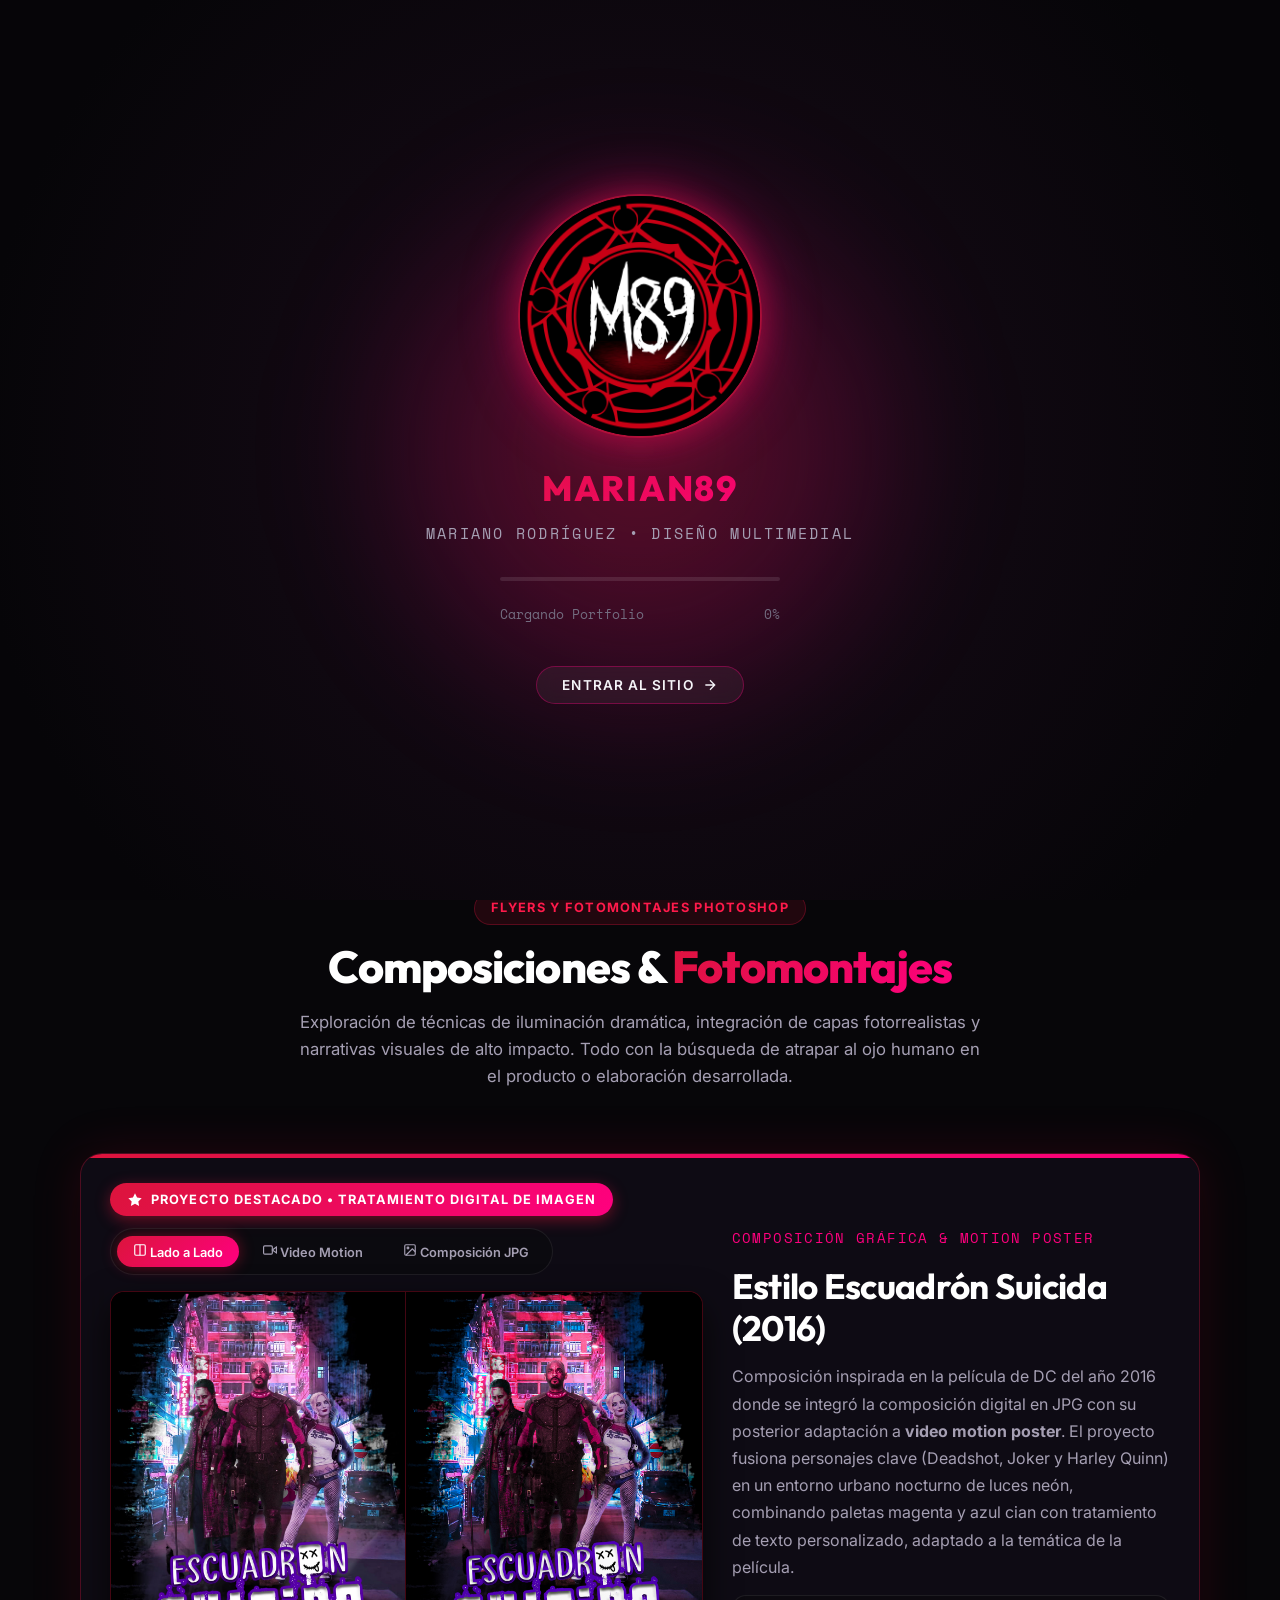
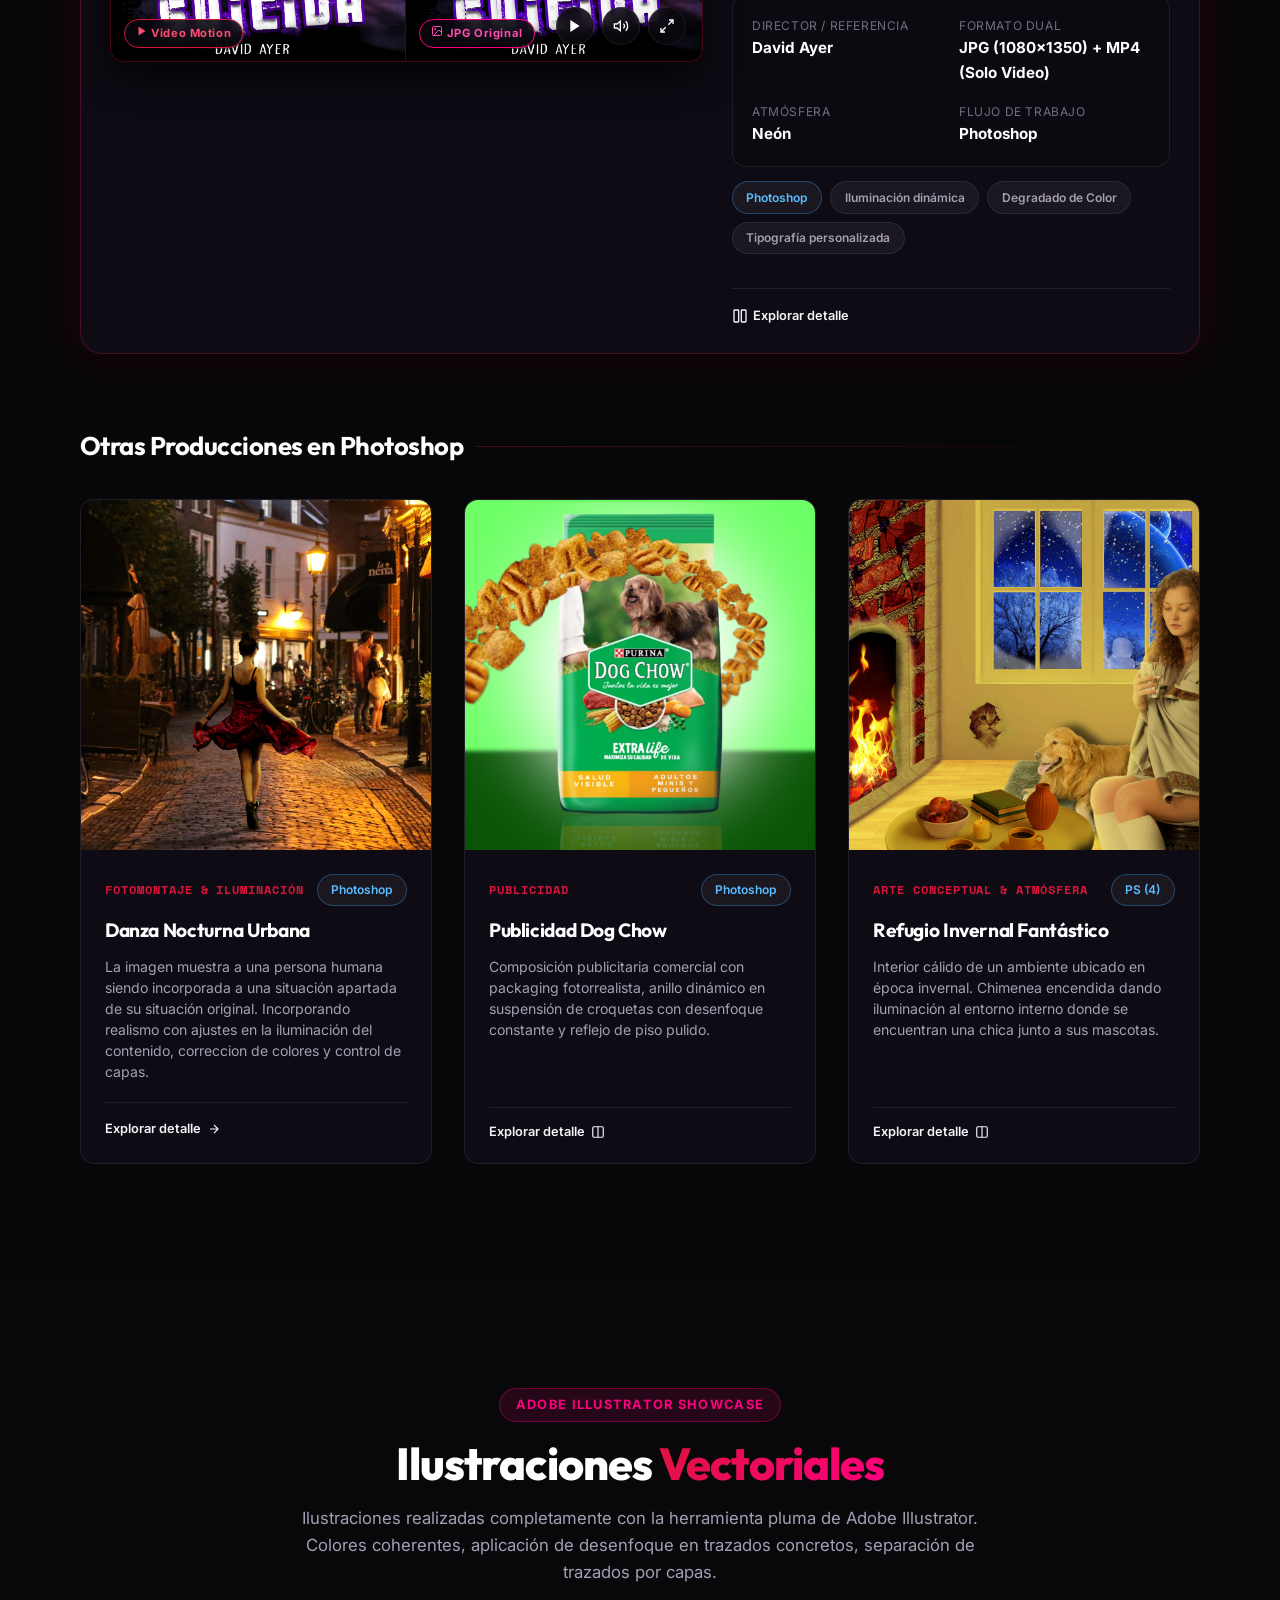
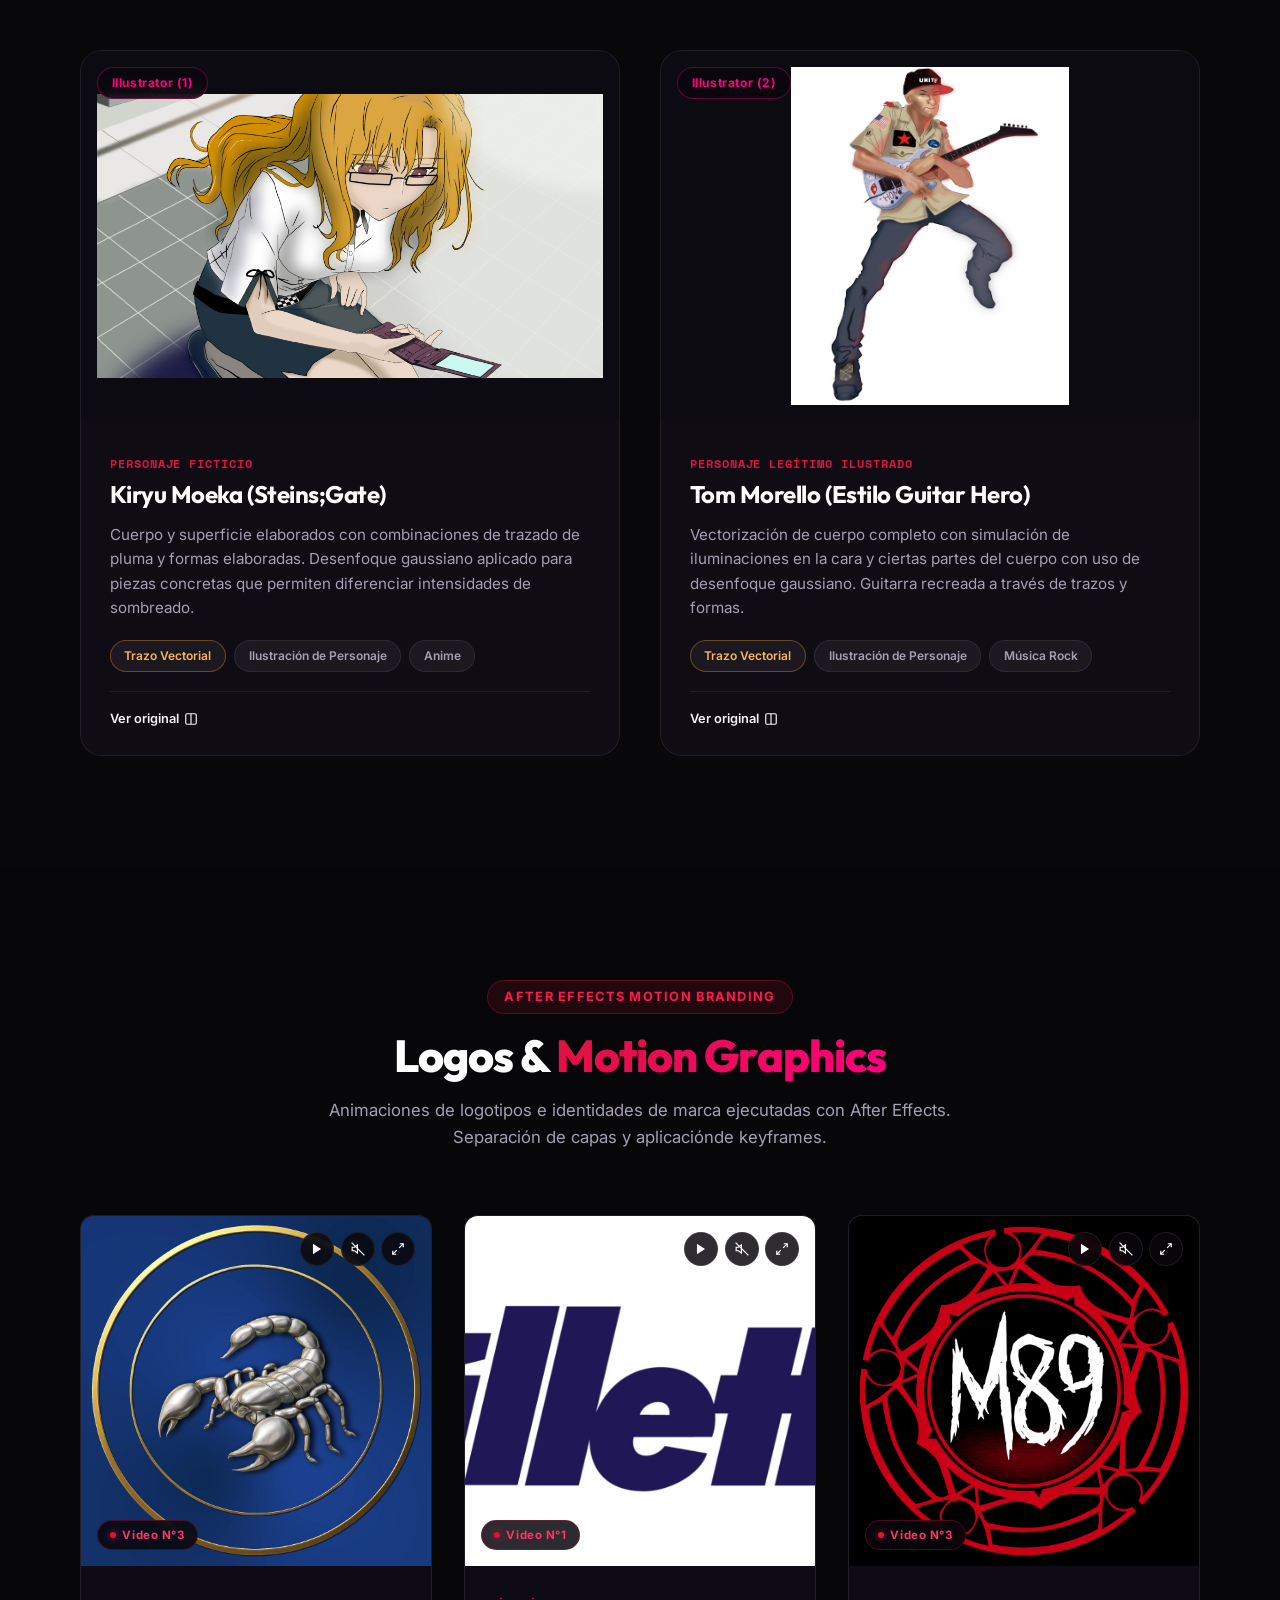
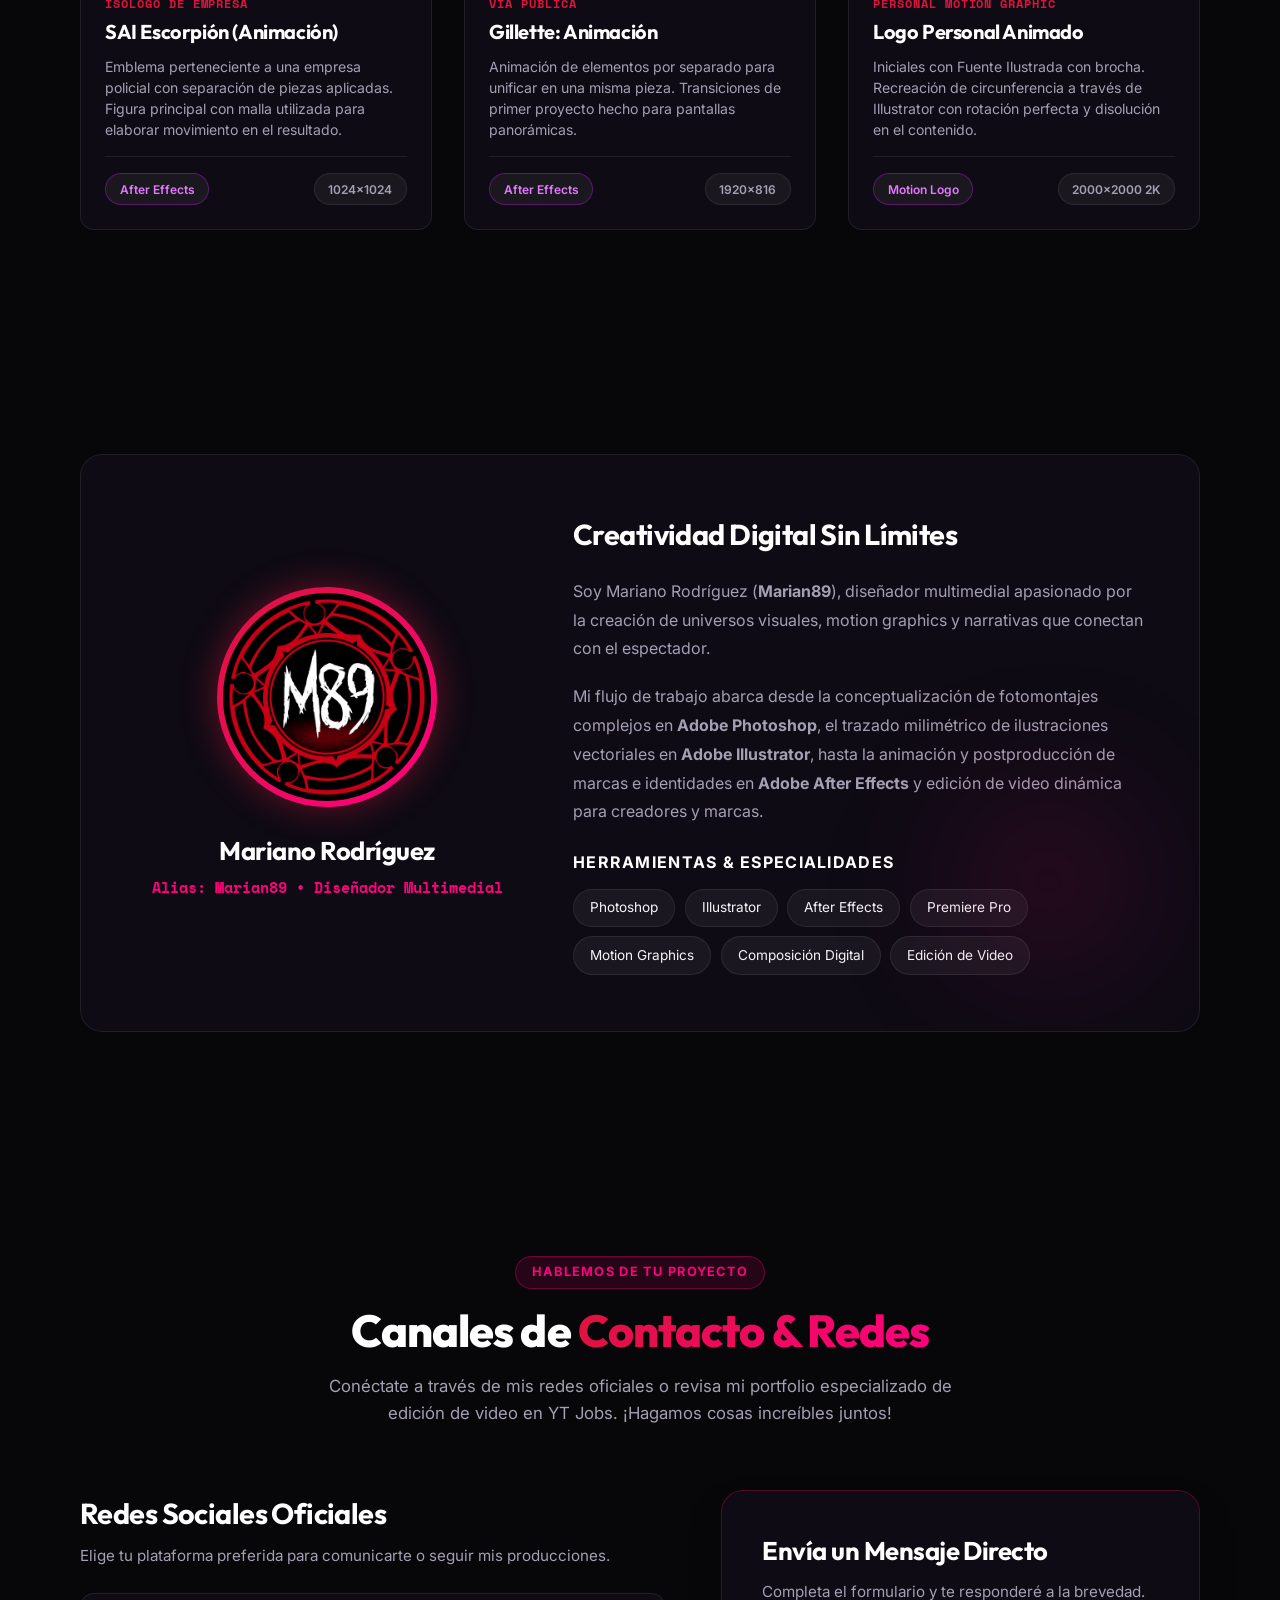
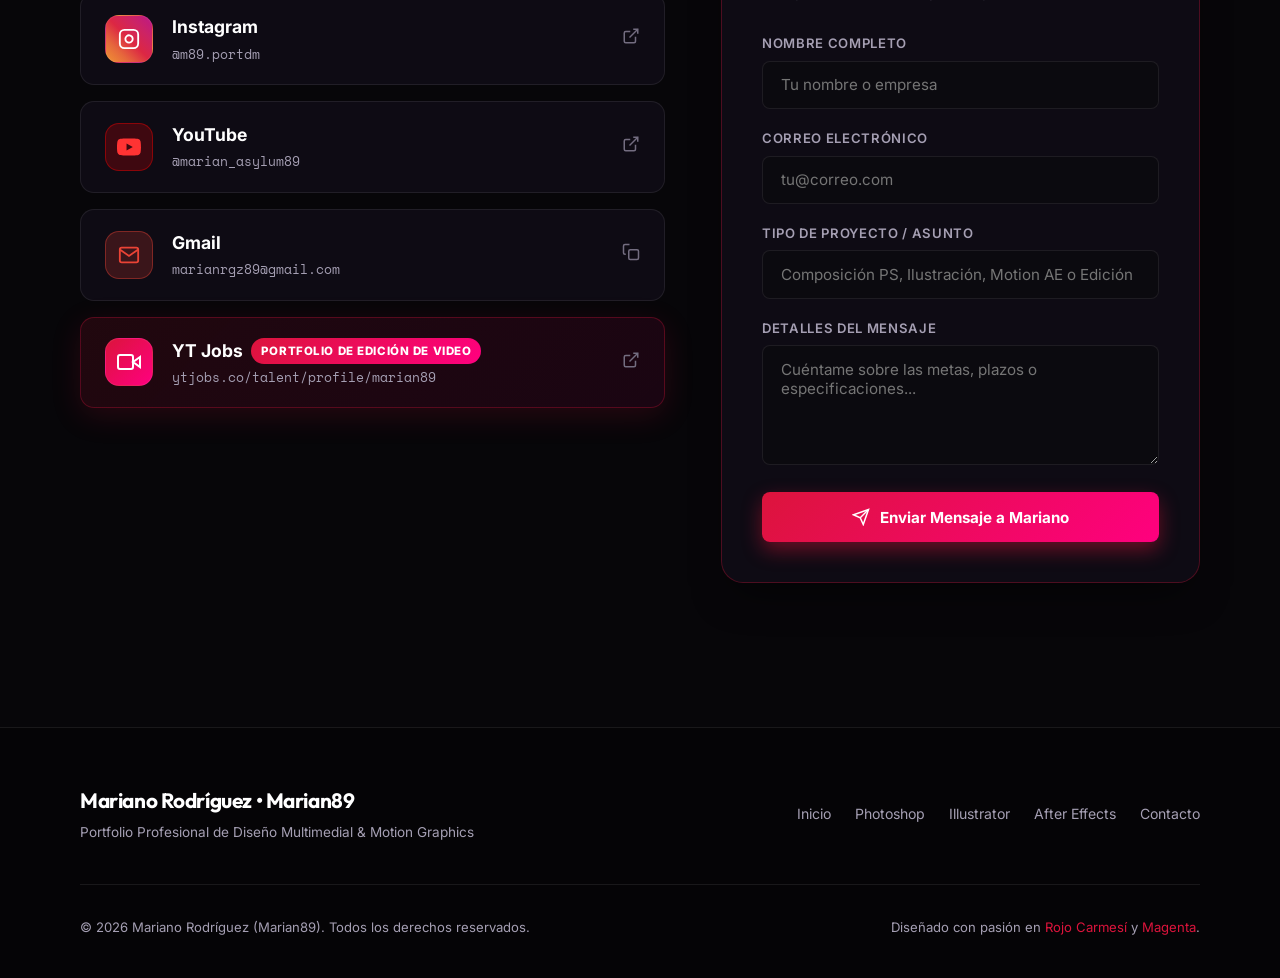
==== commit 4a83af72: "Add files via upload" ====
--- a/index.html
+++ b/index.html
@@ -752,7 +752,8 @@
                 <span class="card-category">Vía Pública</span>
                 <h3>Gillette: Animación</h3>
                 <p>
-                  Animación de elementos por cada pieza separada para unificar en una misma pieza
+                  Animación de elementos por separado para unificar en una misma pieza. Transiciones de primer proyecto
+                  hecho para pantallas panorámicas.
                 </p>
               </div>
               <div class="card-footer">
@@ -771,7 +772,7 @@
               </video>
               <div class="ae-play-badge">
                 <span class="live-dot"></span>
-                <span>Video AE (3)</span>
+                <span>Video N°3</span>
               </div>
               <div class="ae-controls-overlay">
                 <button class="btn-ae-tool btn-ae-play" title="Reproducir / Pausar">
@@ -800,11 +801,11 @@
             </div>
             <div class="ae-info">
               <div>
-                <span class="card-category">Personal Brand & Motion Sigil</span>
-                <h3>Marian89 - Sigil Intro</h3>
+                <span class="card-category">Personal Motion Graphic</span>
+                <h3>Logo Personal Animado</h3>
                 <p>
-                  Identidad mística y enérgica basada en un sello circular rúnico en rojo carmesí con rotación orbital
-                  continua y revelación de la sigla identitaria M89.
+                  Iniciales con Fuente Ilustrada con brocha. Recreación de circunferencia a través de Illustrator con
+                  rotación perfecta y disolución en el contenido.
                 </p>
               </div>
               <div class="card-footer">
@@ -995,7 +996,8 @@
             <h3>Envía un Mensaje Directo</h3>
             <p>Completa el formulario y te responderé a la brevedad.</p>
 
-            <form id="portfolio-contact-form" class="contact-form" action="https://formsubmit.co/marianrgz89@gmail.com" method="POST">
+            <form id="portfolio-contact-form" class="contact-form" action="https://formsubmit.co/marianrgz89@gmail.com"
+              method="POST">
               <!-- Configuración FormSubmit para marianrgz89@gmail.com -->
               <input type="hidden" name="_captcha" value="false">
               <input type="hidden" name="_subject" value="Nuevo Mensaje de Contacto - Portfolio Marian89">
@@ -1004,12 +1006,14 @@
 
               <div class="form-group">
                 <label for="form-name" class="form-label">Nombre Completo</label>
-                <input type="text" id="form-name" name="nombre" class="form-input" placeholder="Tu nombre o empresa" required>
+                <input type="text" id="form-name" name="nombre" class="form-input" placeholder="Tu nombre o empresa"
+                  required>
               </div>
 
               <div class="form-group">
                 <label for="form-email" class="form-label">Correo Electrónico</label>
-                <input type="email" id="form-email" name="email" class="form-input" placeholder="tu@correo.com" required>
+                <input type="email" id="form-email" name="email" class="form-input" placeholder="tu@correo.com"
+                  required>
               </div>
 
               <div class="form-group">
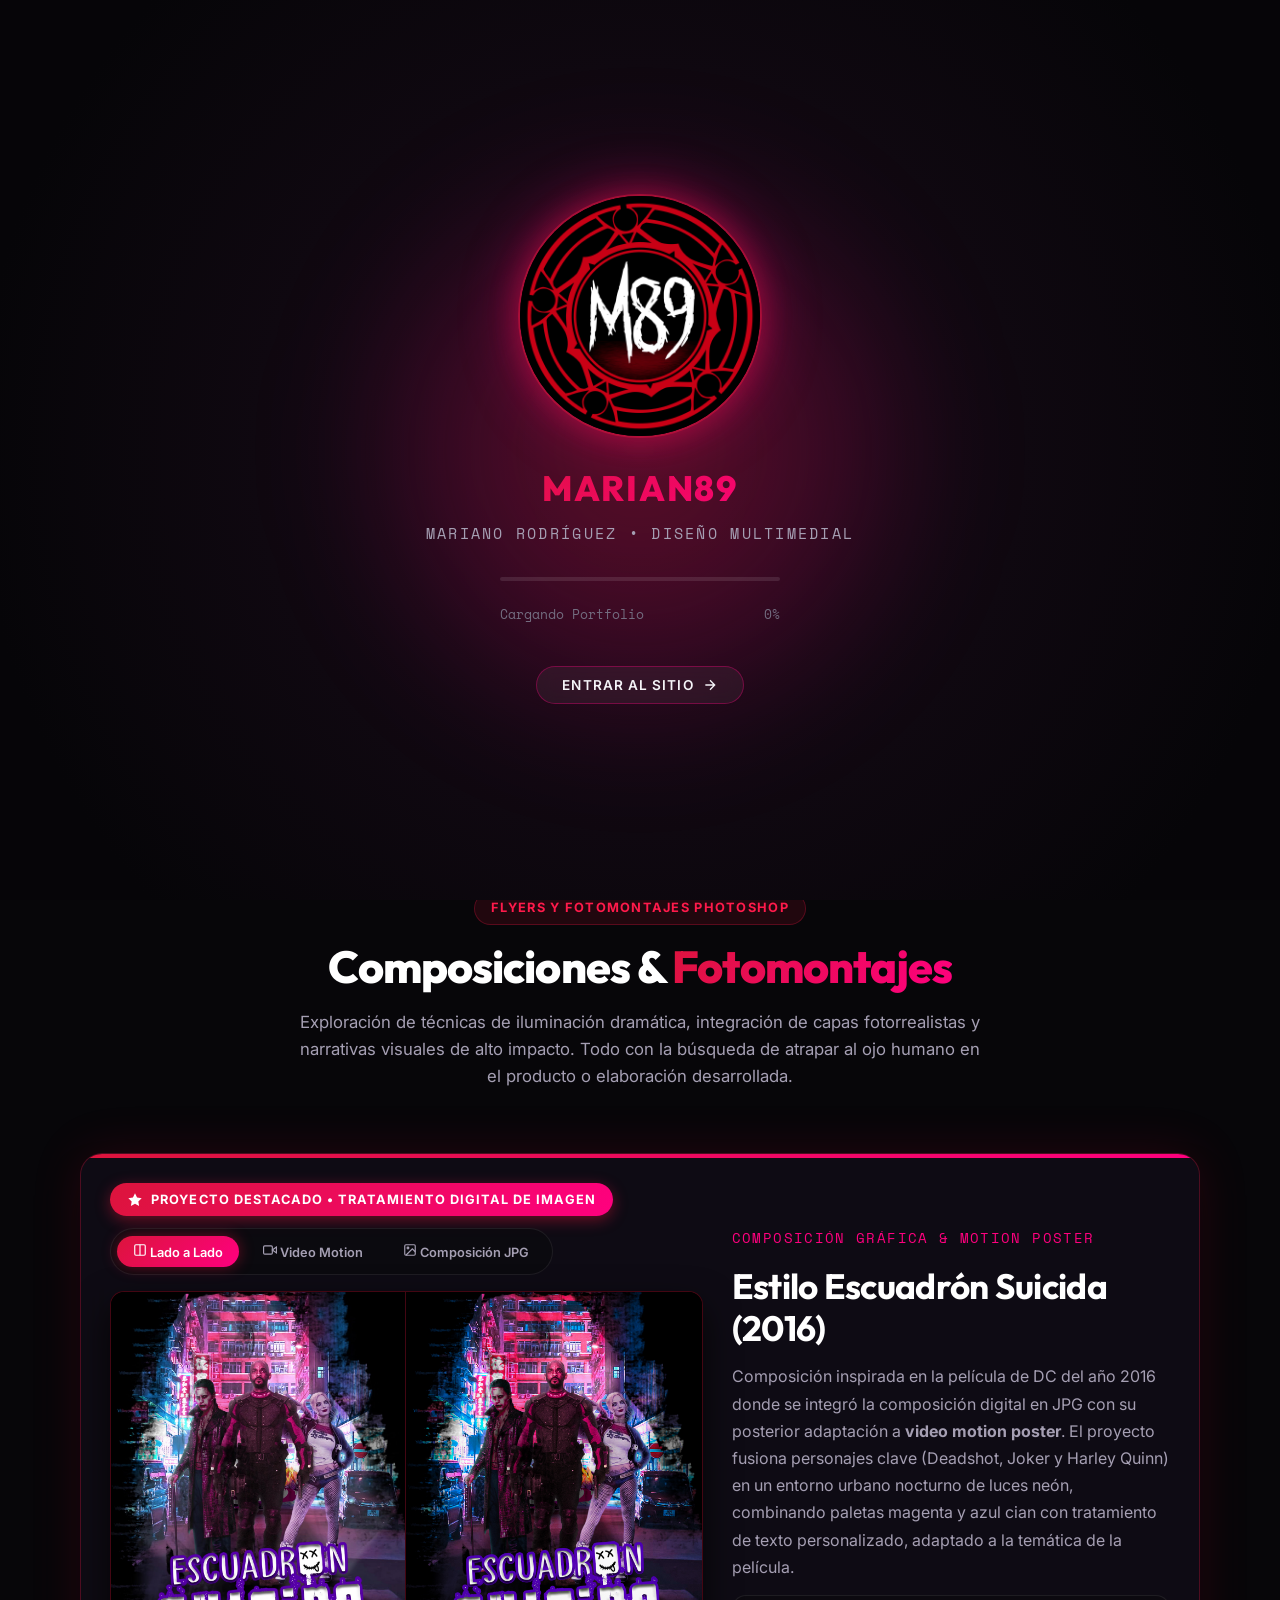
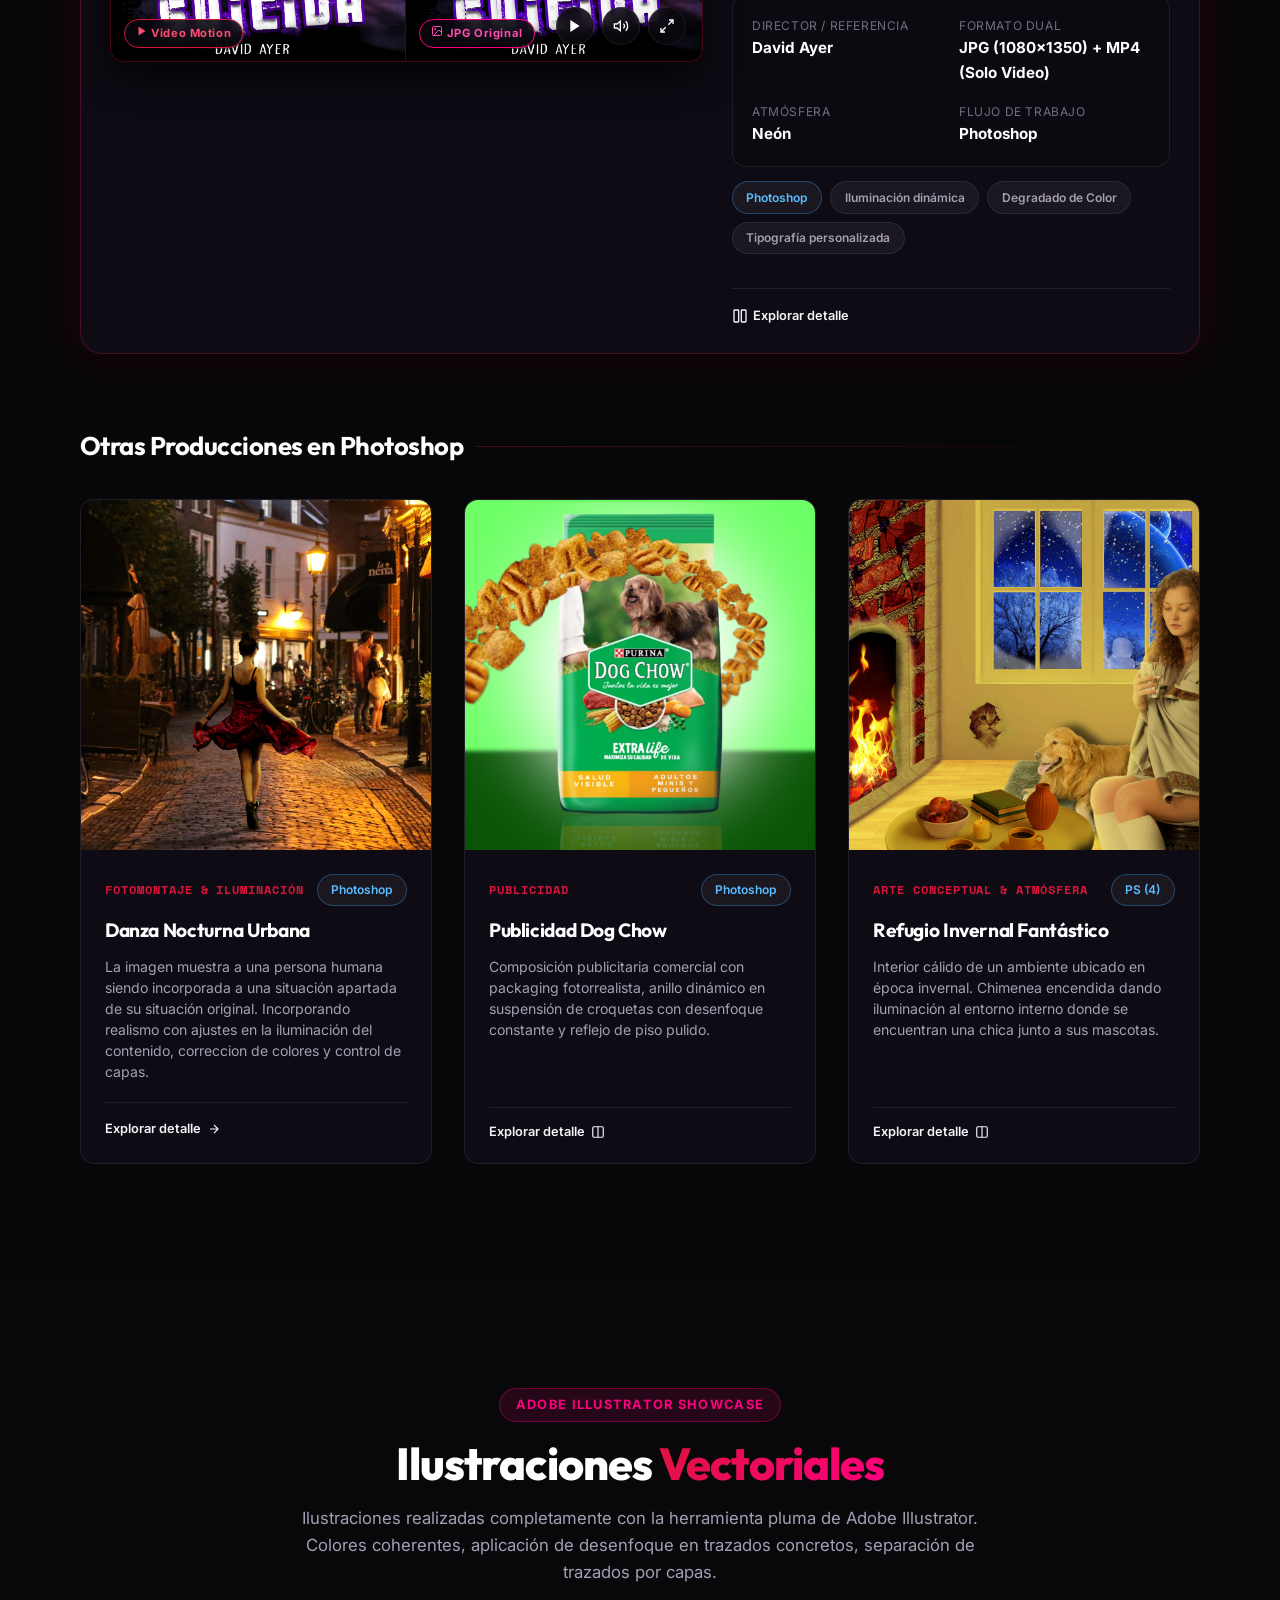
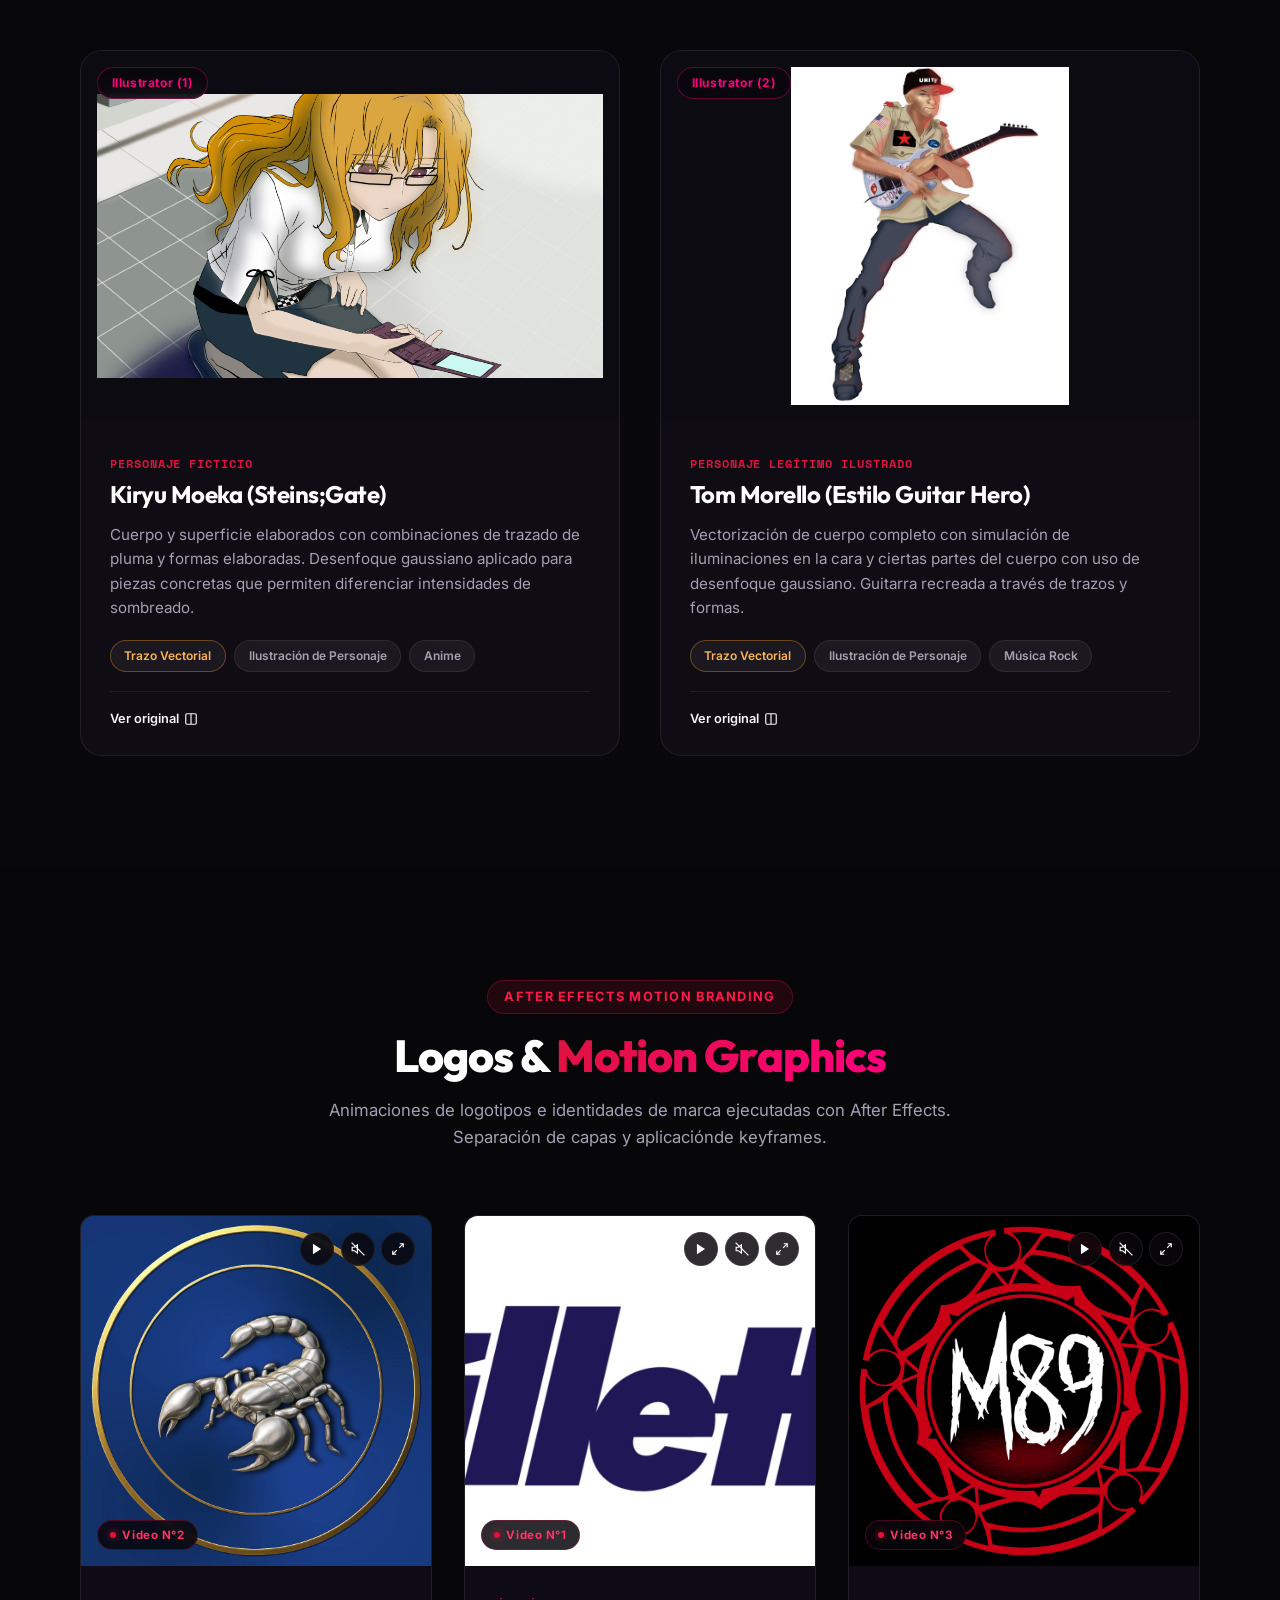
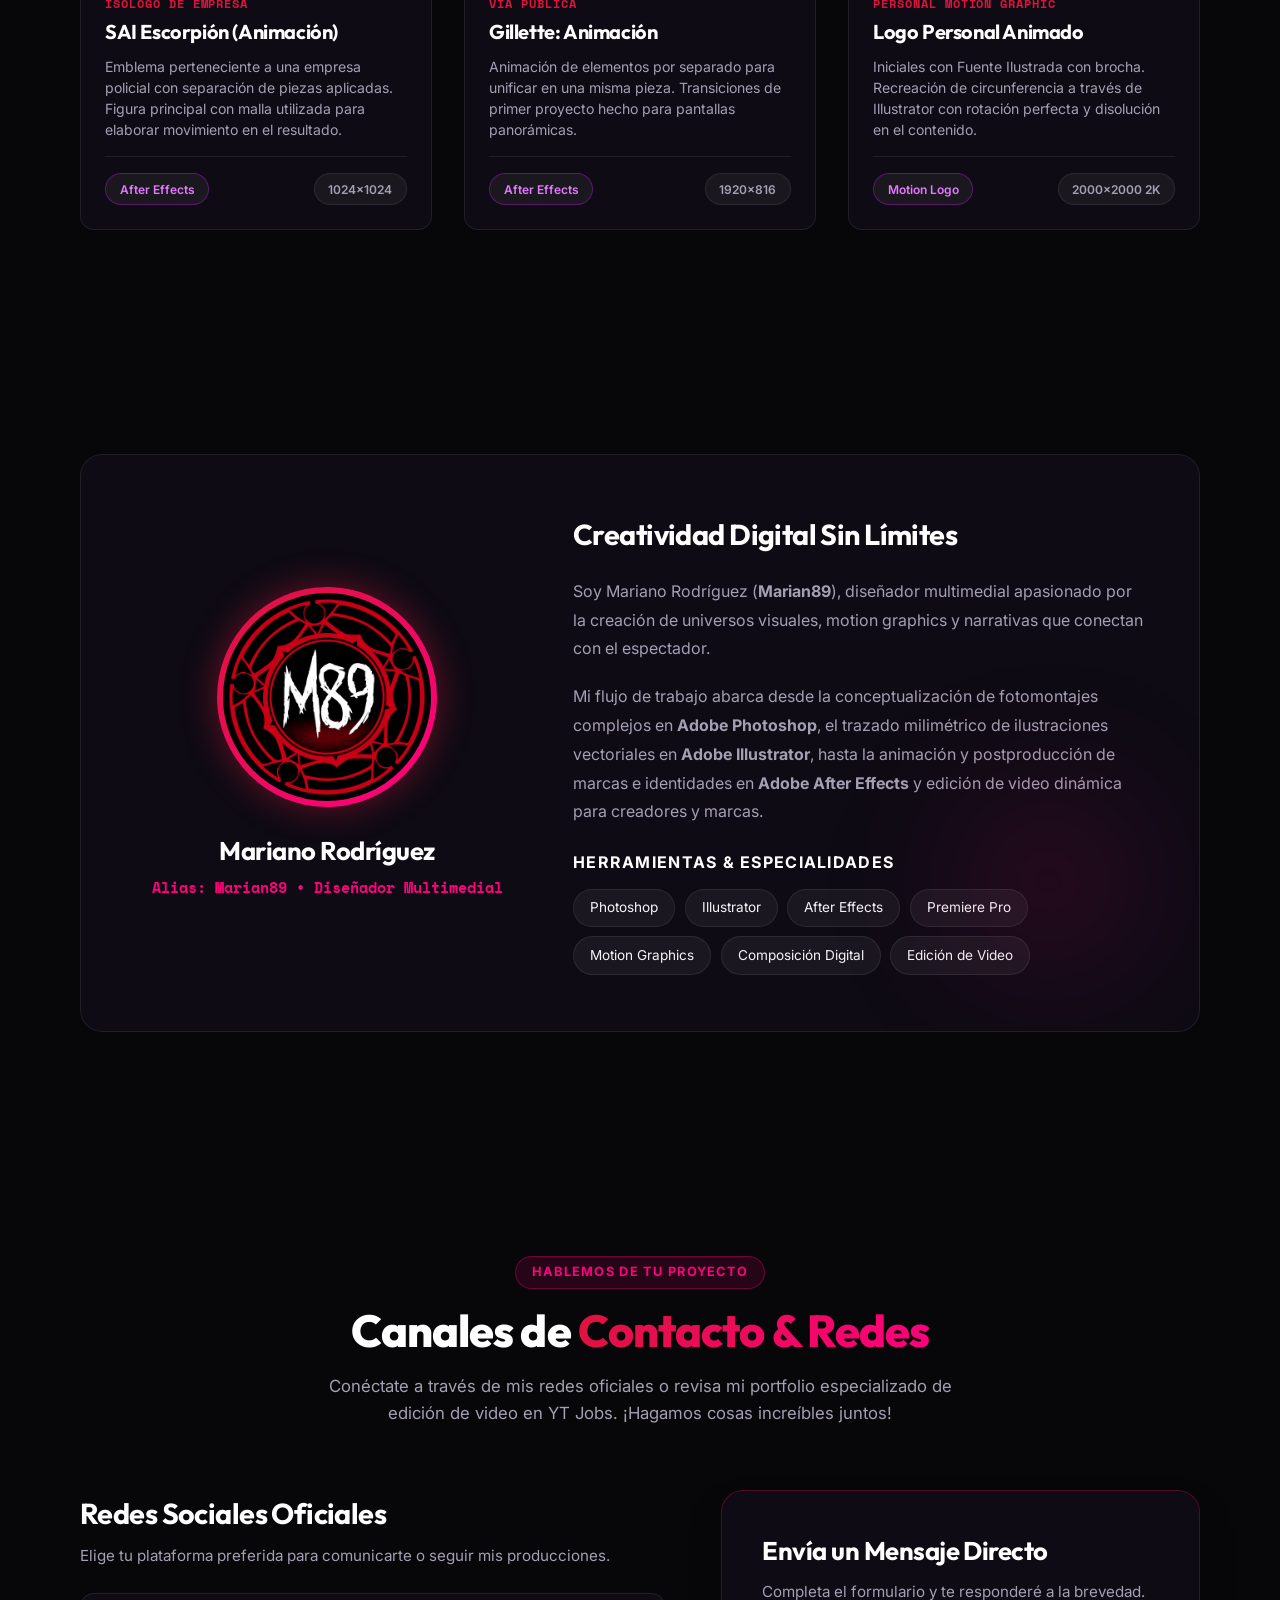
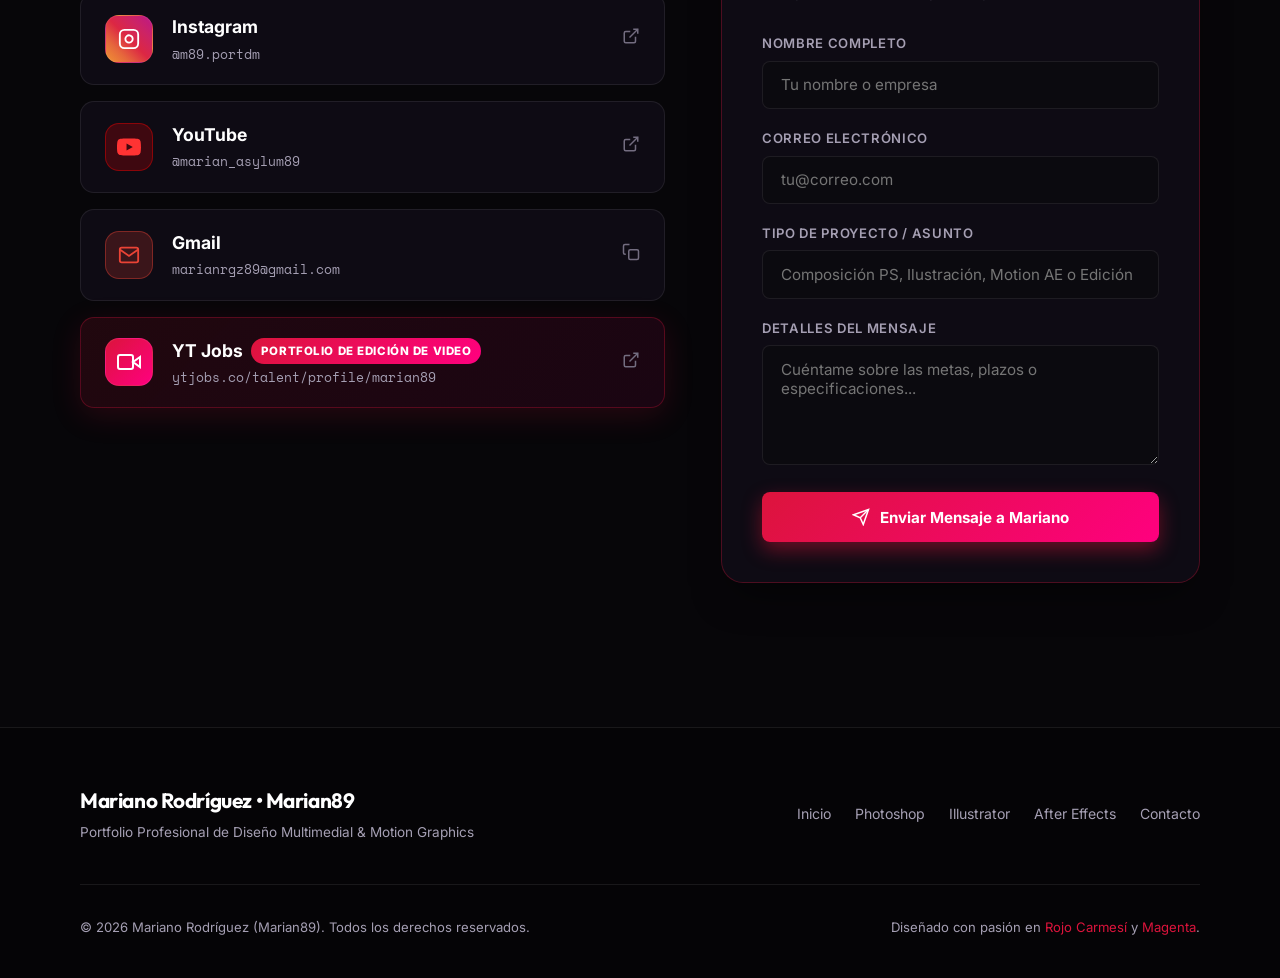
==== commit f605f1af: "Add files via upload" ====
--- a/index.html
+++ b/index.html
@@ -668,7 +668,7 @@
               </video>
               <div class="ae-play-badge">
                 <span class="live-dot"></span>
-                <span>Video N°3</span>
+                <span>Video N°2</span>
               </div>
               <div class="ae-controls-overlay">
                 <button class="btn-ae-tool btn-ae-play" title="Reproducir / Pausar">
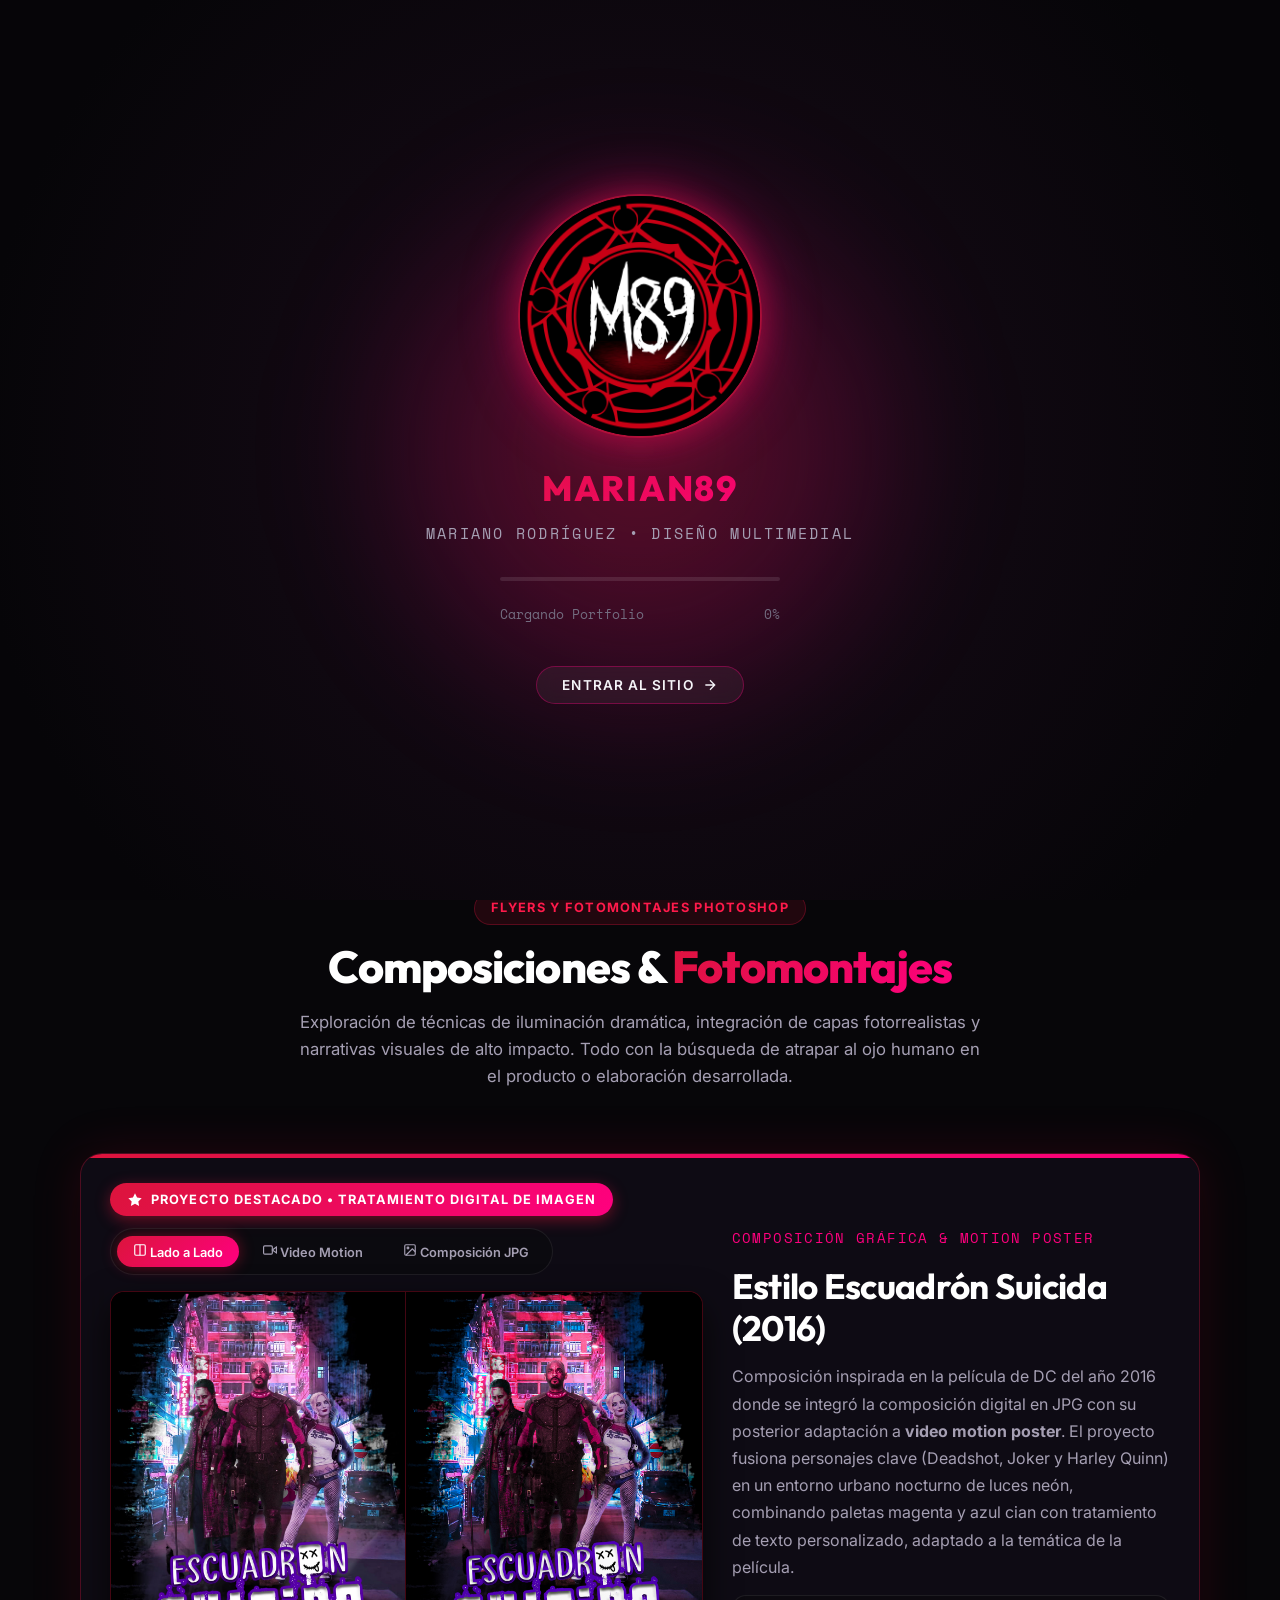
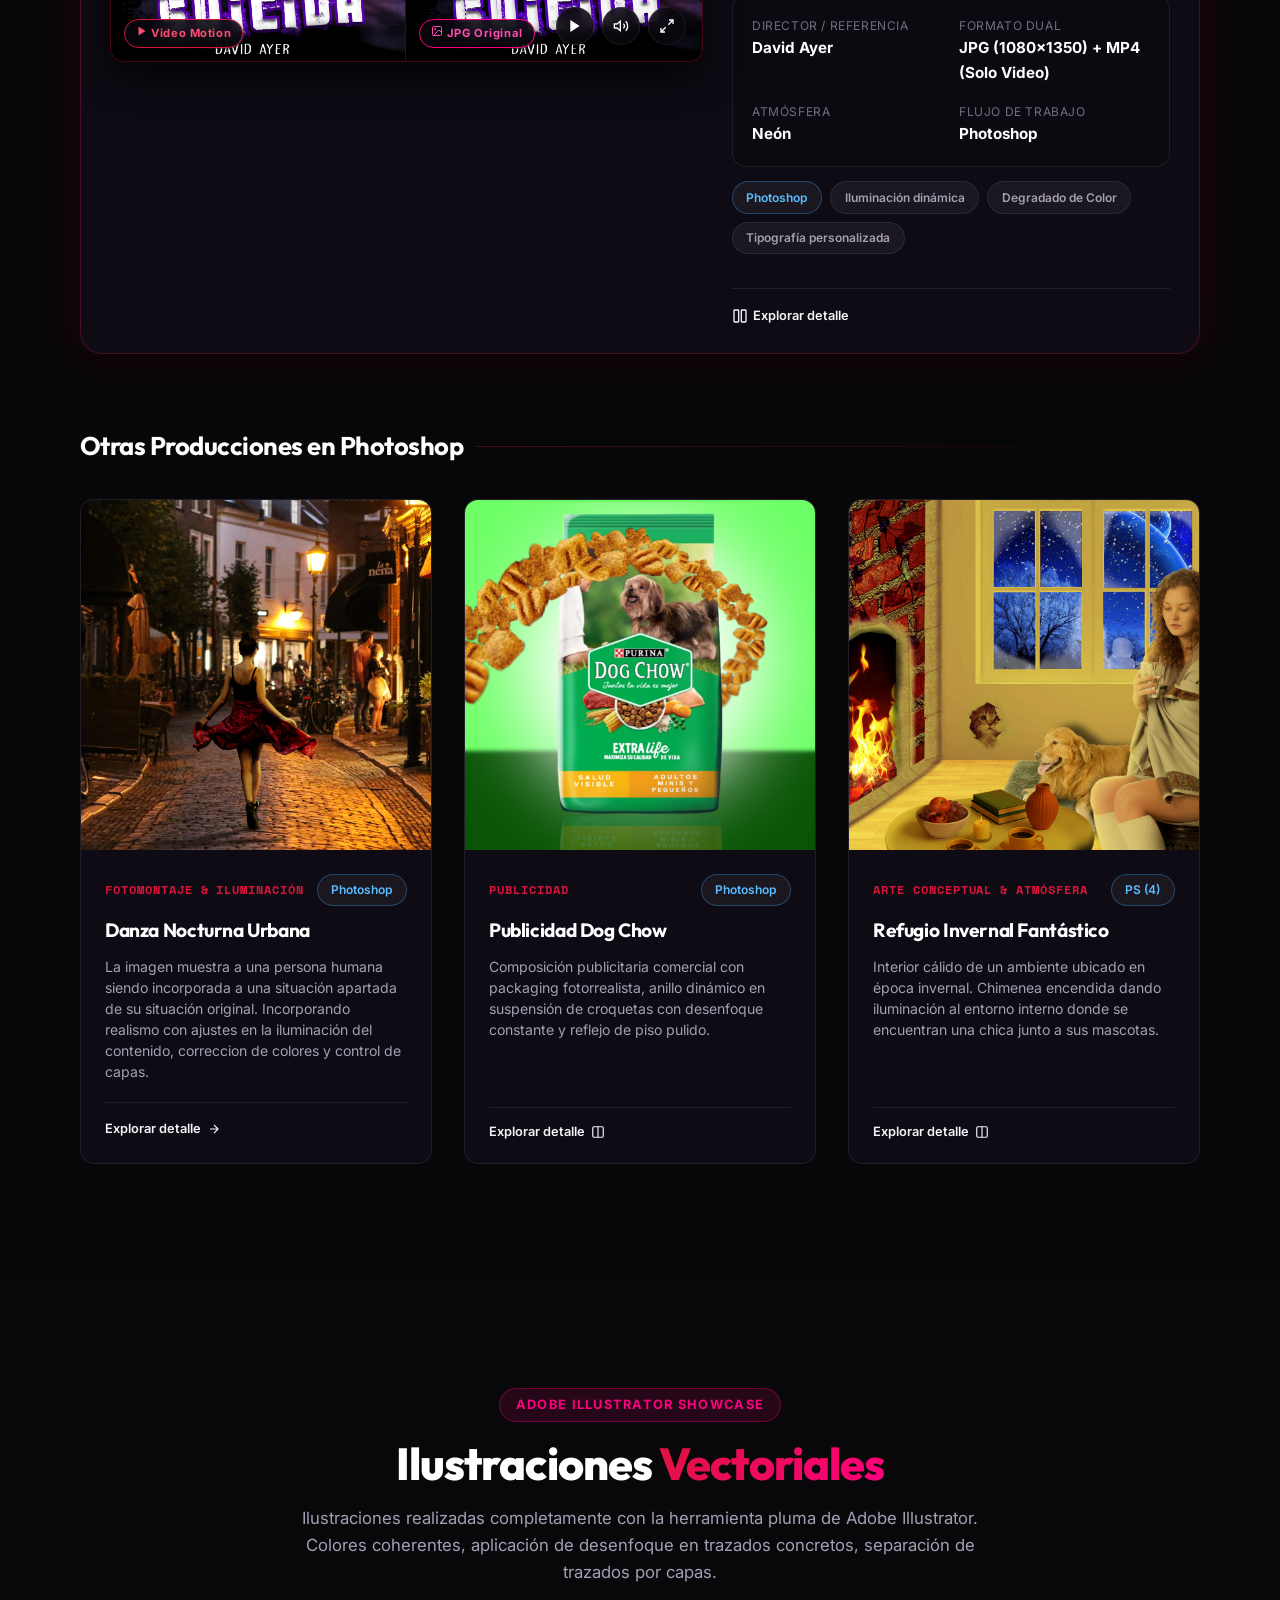
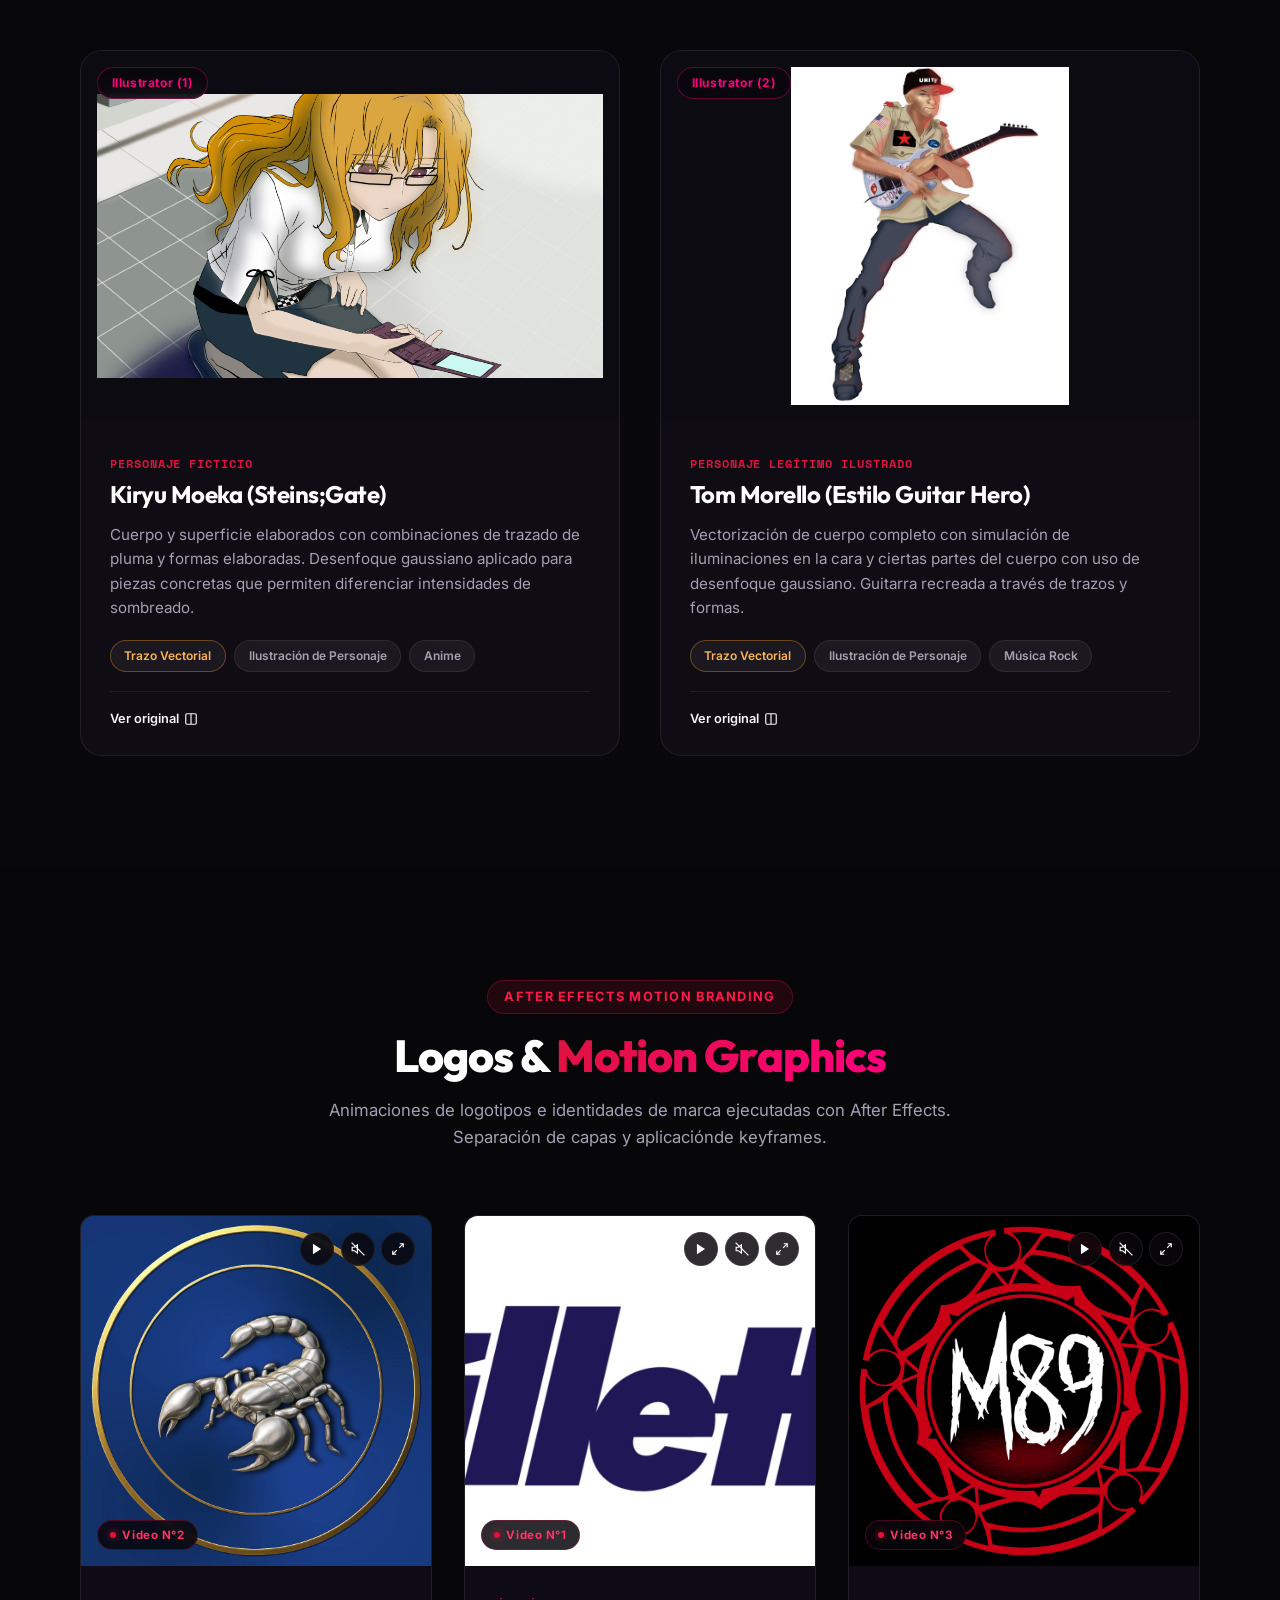
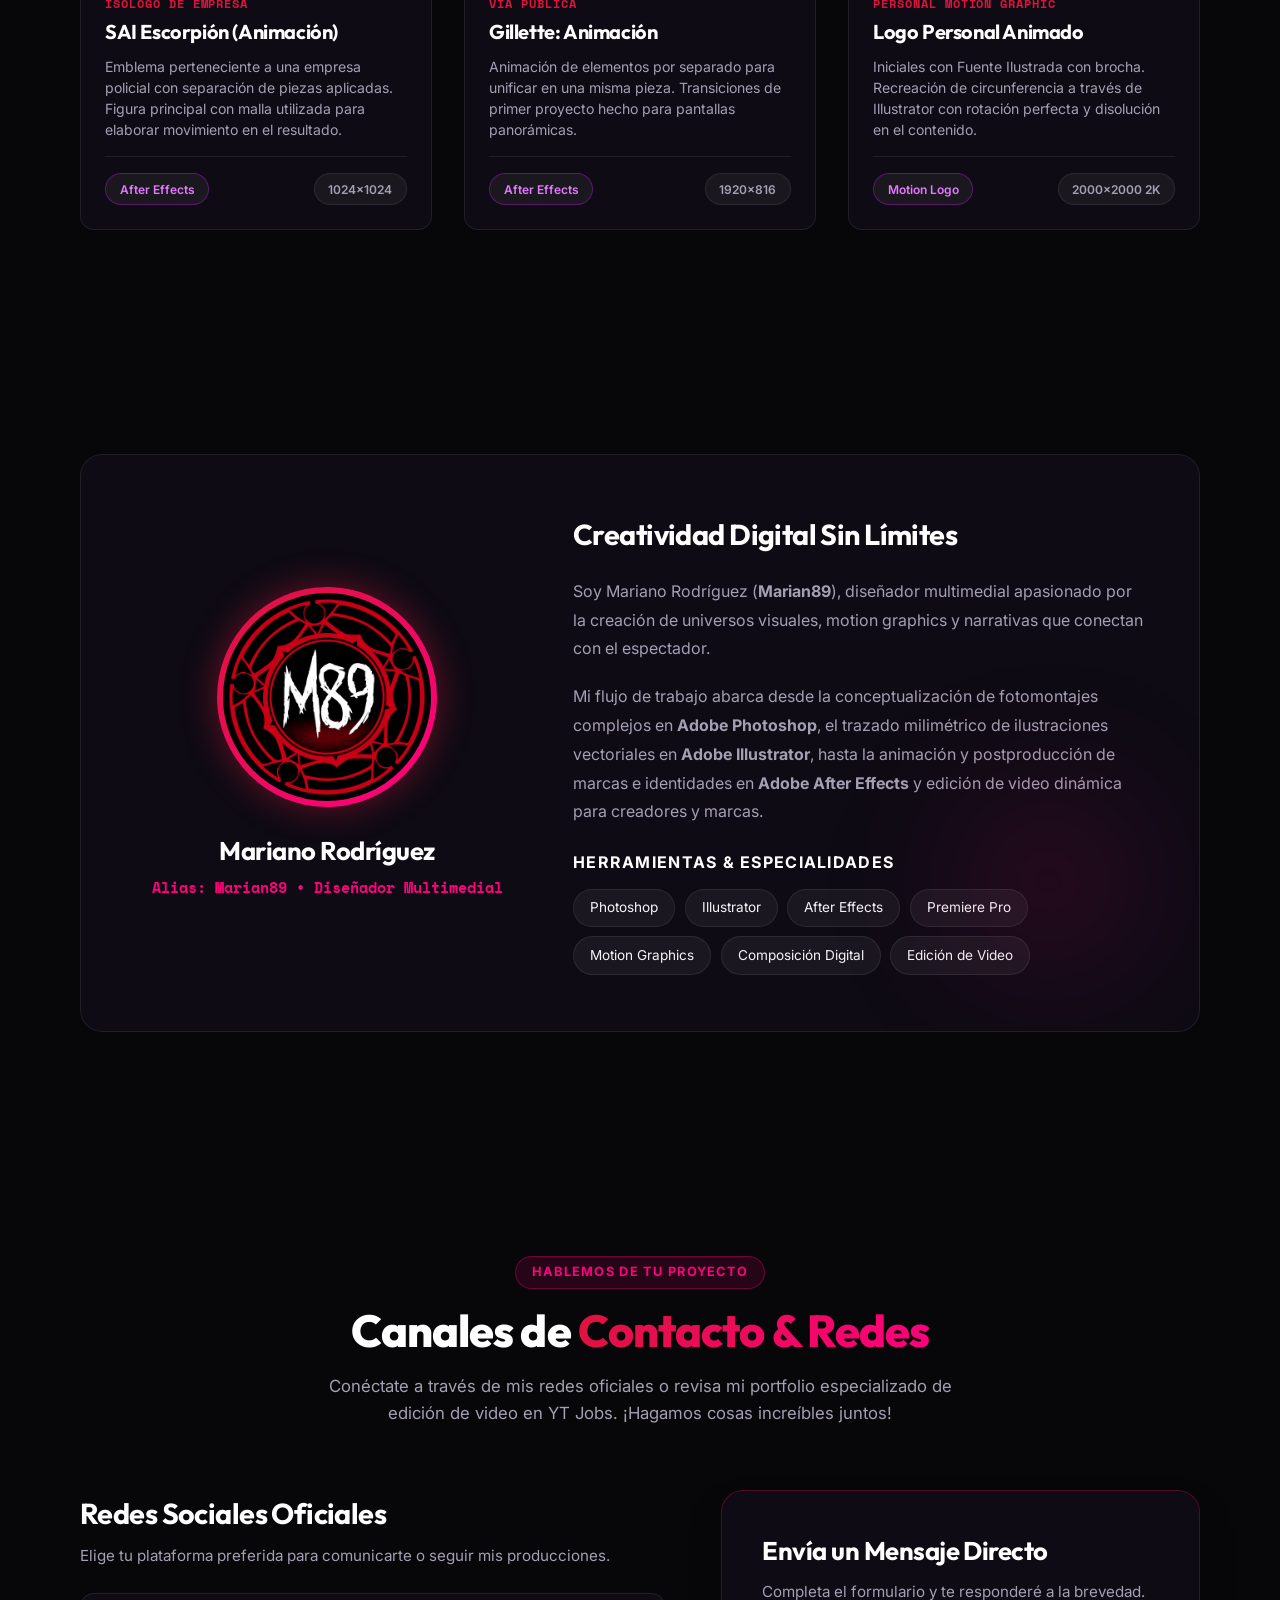
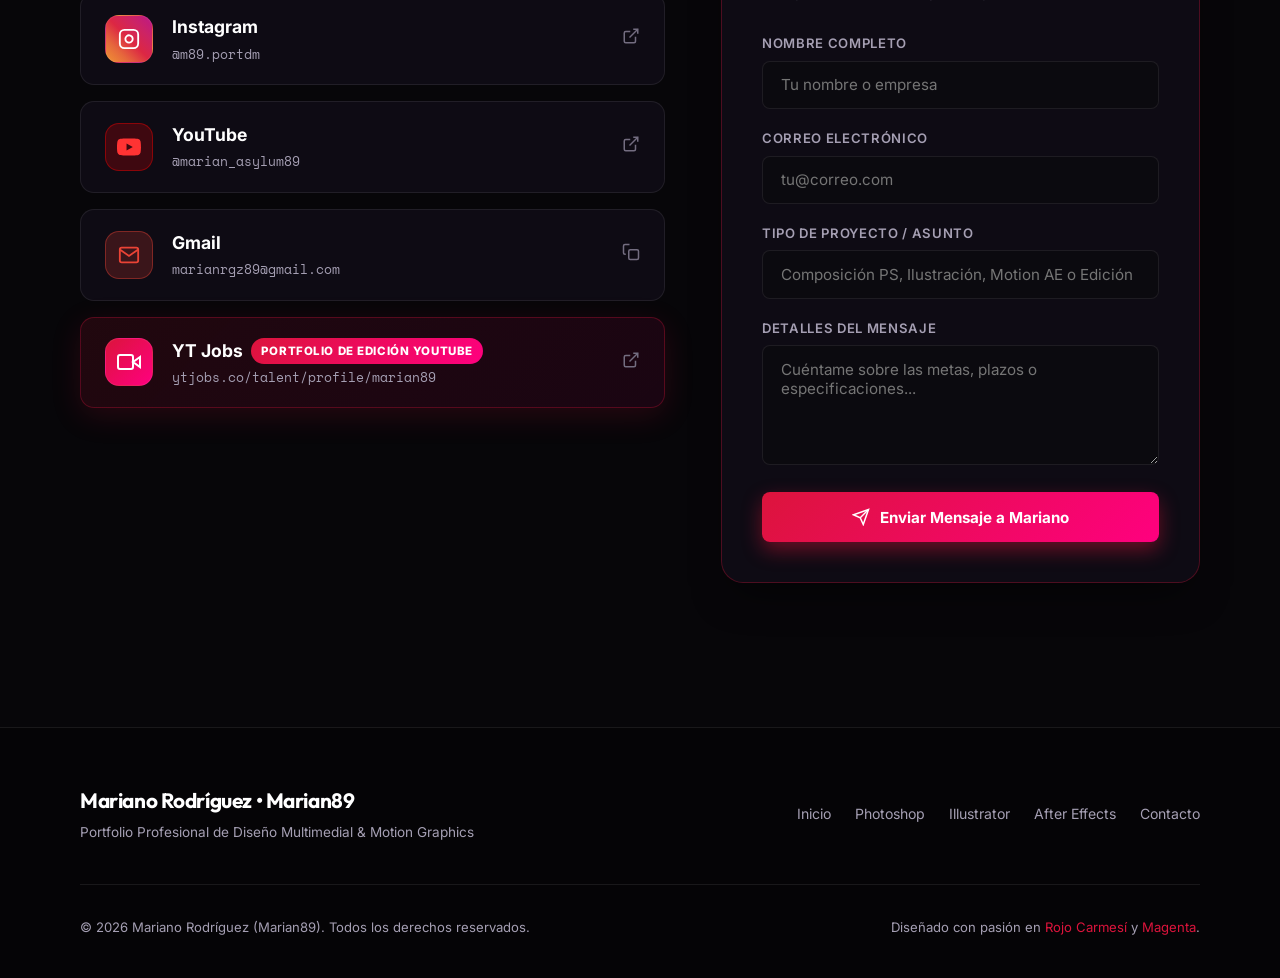
==== commit cb25f2ed: "Add files via upload" ====
--- a/index.html
+++ b/index.html
@@ -5,14 +5,19 @@
   <meta charset="UTF-8">
   <meta name="viewport" content="width=device-width, initial-scale=1.0">
   <title>Mariano Rodríguez (Marian89) | Portfolio de Diseño Multimedial</title>
+  <link rel="website icon" type="png" href="img/icon.jpg">
   <meta name="description"
     content="Portfolio profesional de Diseño Multimedial de Mariano Rodríguez (Marian89). Especializado en composición digital en Photoshop, ilustración vectorial en Illustrator y motion graphics de logotipos en After Effects.">
 
-  <!-- Google Fonts: Outfit, Inter y Space Mono -->
+  <!-- Tipografías Locales (fonts/) -->
+  <link rel="preload" href="fonts/Evil%20Scratch.ttf" as="font" type="font/ttf" crossorigin>
+  <link rel="preload" href="fonts/SpecialElite-Regular.ttf" as="font" type="font/ttf" crossorigin>
+
+  <!-- Google Fonts de Respaldo -->
   <link rel="preconnect" href="https://fonts.googleapis.com">
   <link rel="preconnect" href="https://fonts.gstatic.com" crossorigin>
   <link
-    href="https://fonts.googleapis.com/css2?family=Inter:wght@300;400;500;600;700&family=Outfit:wght@500;600;700;800;900&family=Space+Mono:wght@400;700&display=swap"
+    href="https://fonts.googleapis.com/css2?family=Special+Elite&family=Space+Mono:wght@400;700&family=Outfit:wght@600;700;800&family=Inter:wght@400;500;600;700&display=swap"
     rel="stylesheet">
 
   <!-- Estilos del Portafolio -->
@@ -975,7 +980,7 @@
                   </div>
                   <div>
                     <div class="social-item-title" style="display: flex; align-items: center;">
-                      YT Jobs <span class="ytjobs-pill">Portfolio de Edición de Video</span>
+                      YT Jobs <span class="ytjobs-pill">Portfolio de Edición Youtube</span>
                     </div>
                     <div class="social-item-subtitle">ytjobs.co/talent/profile/marian89</div>
                   </div>
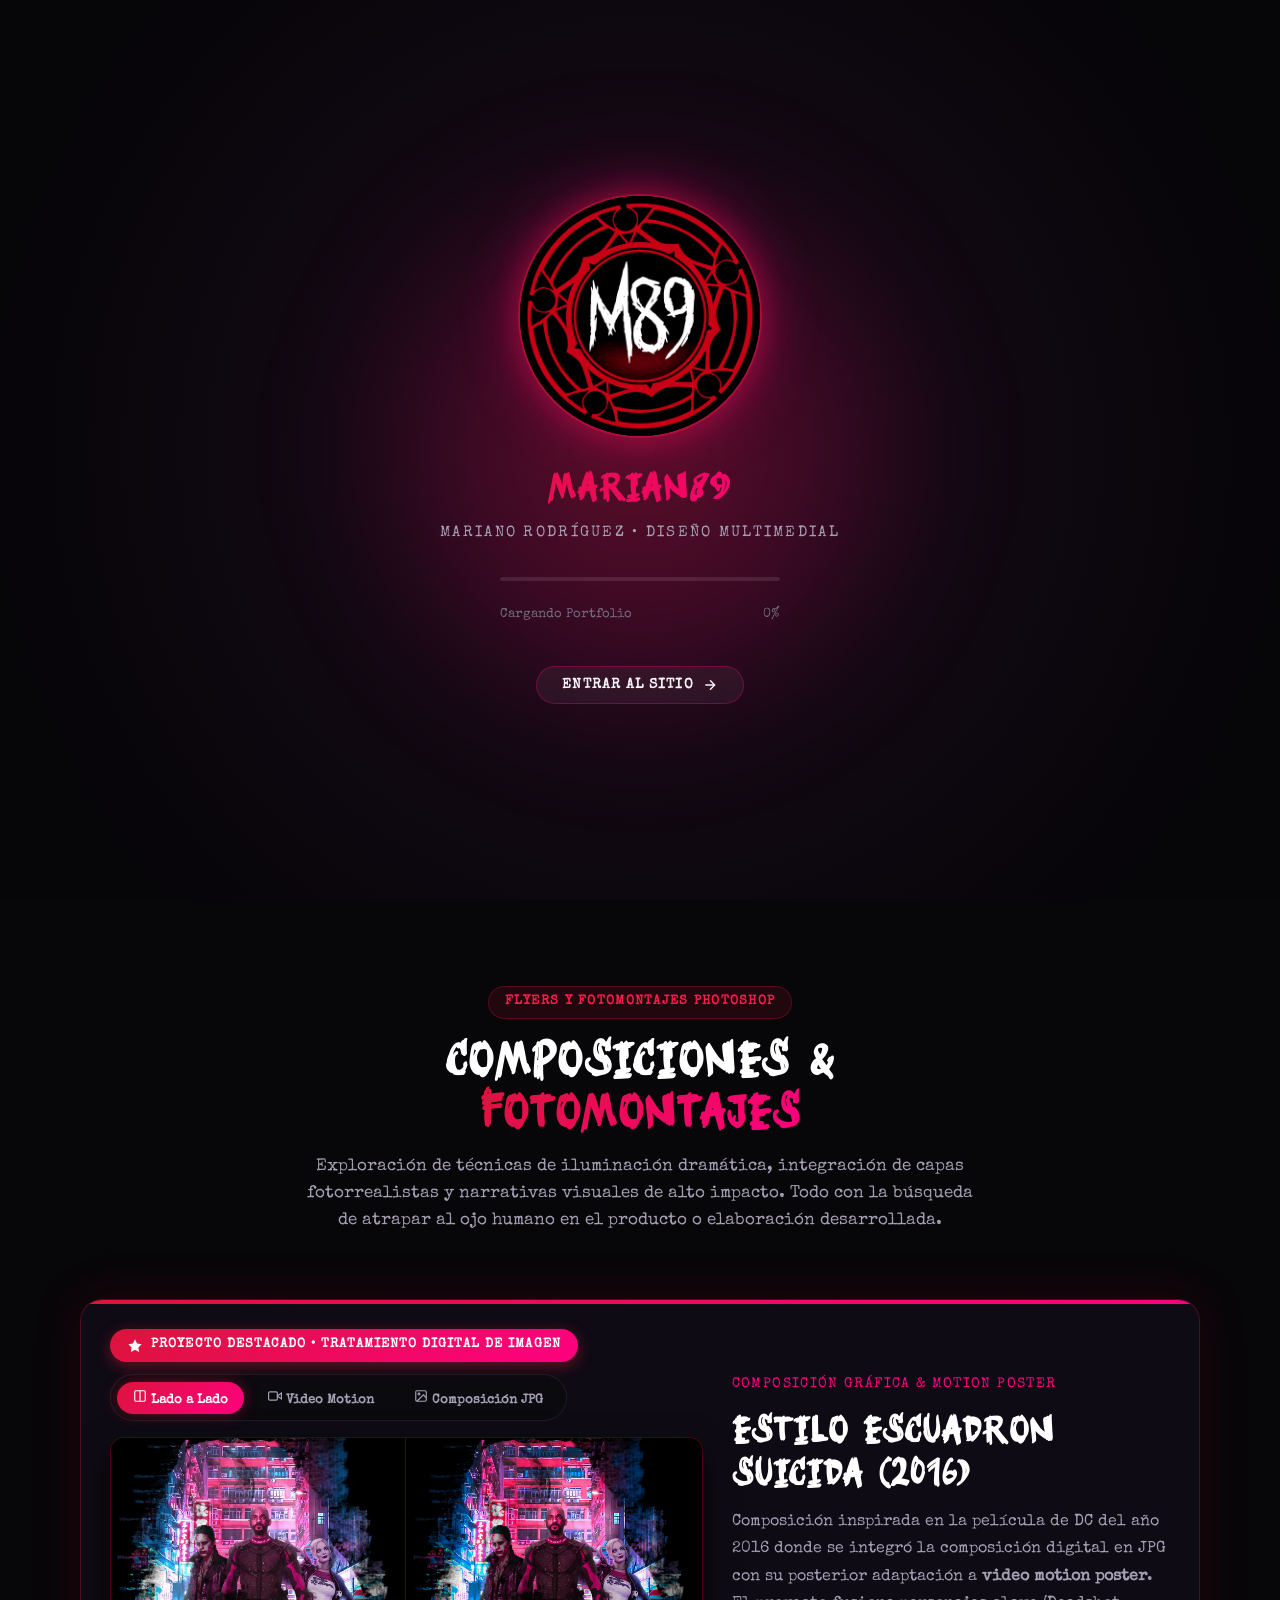
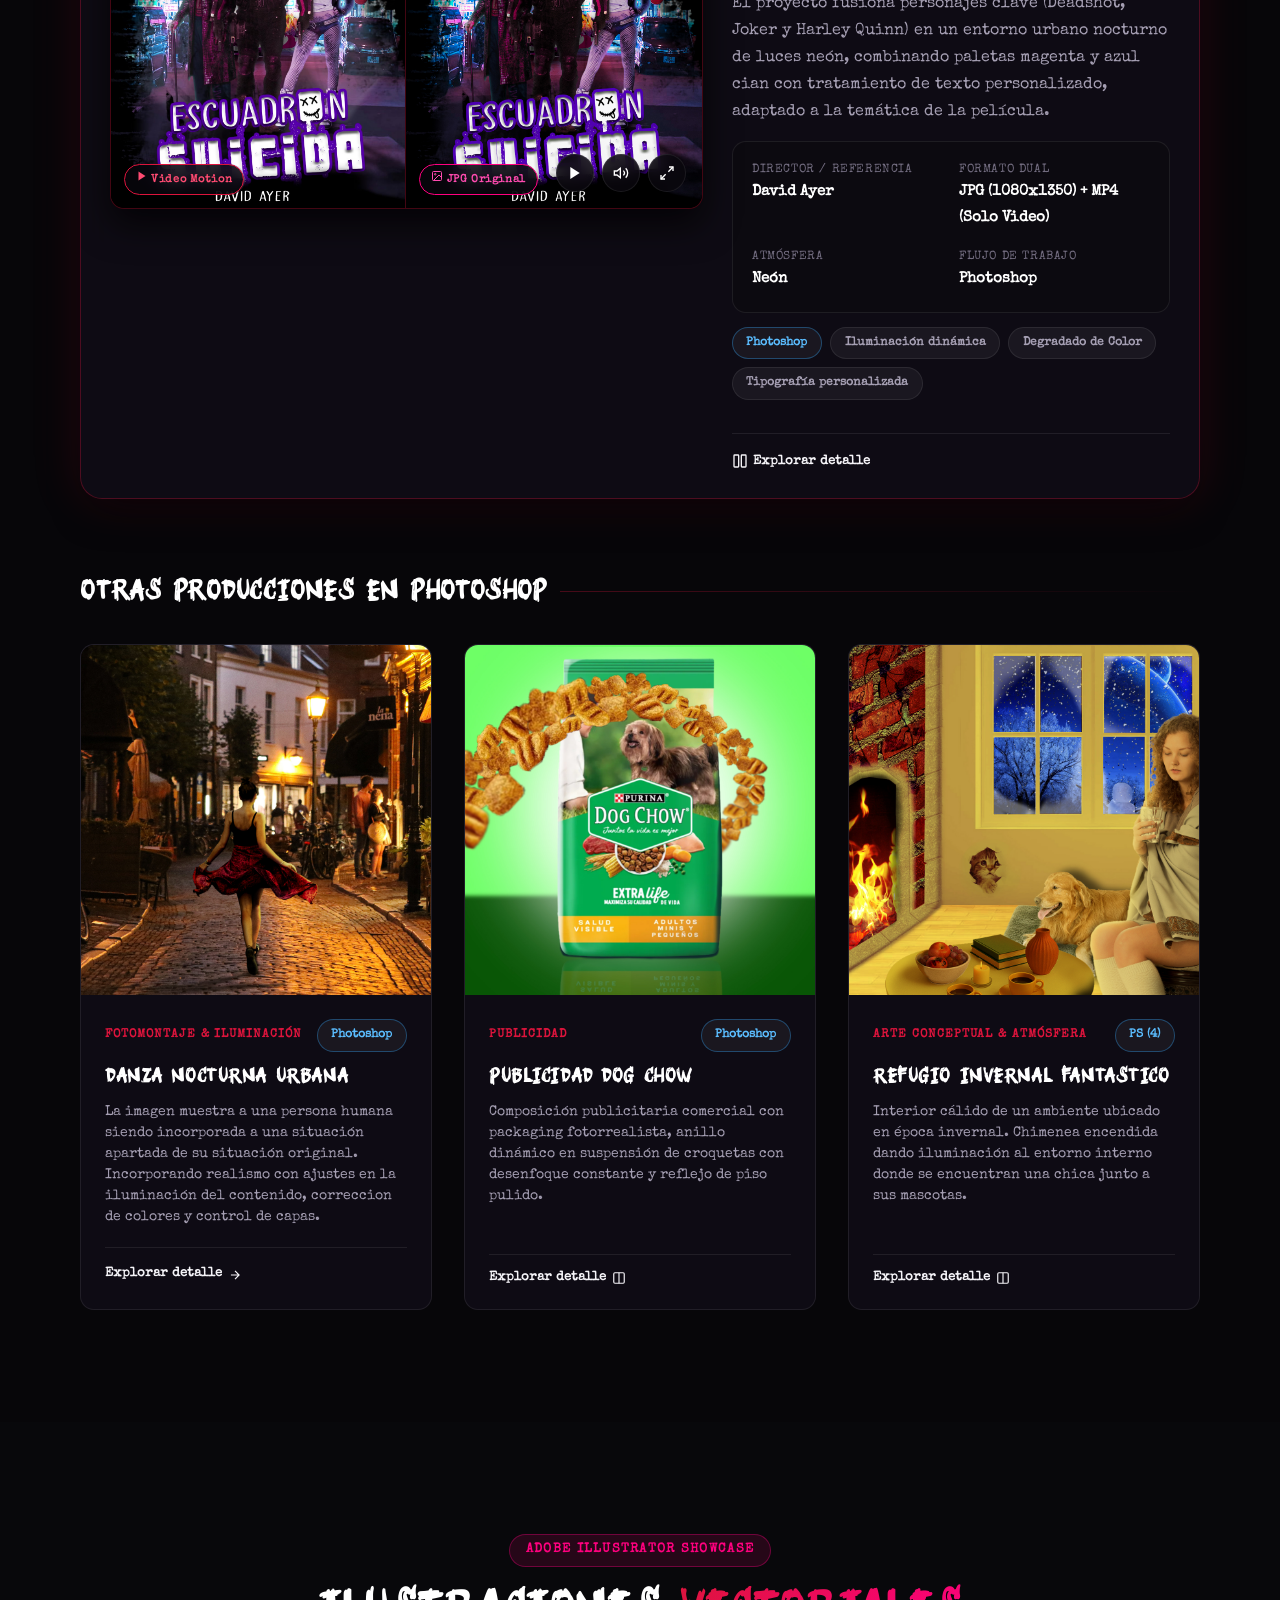
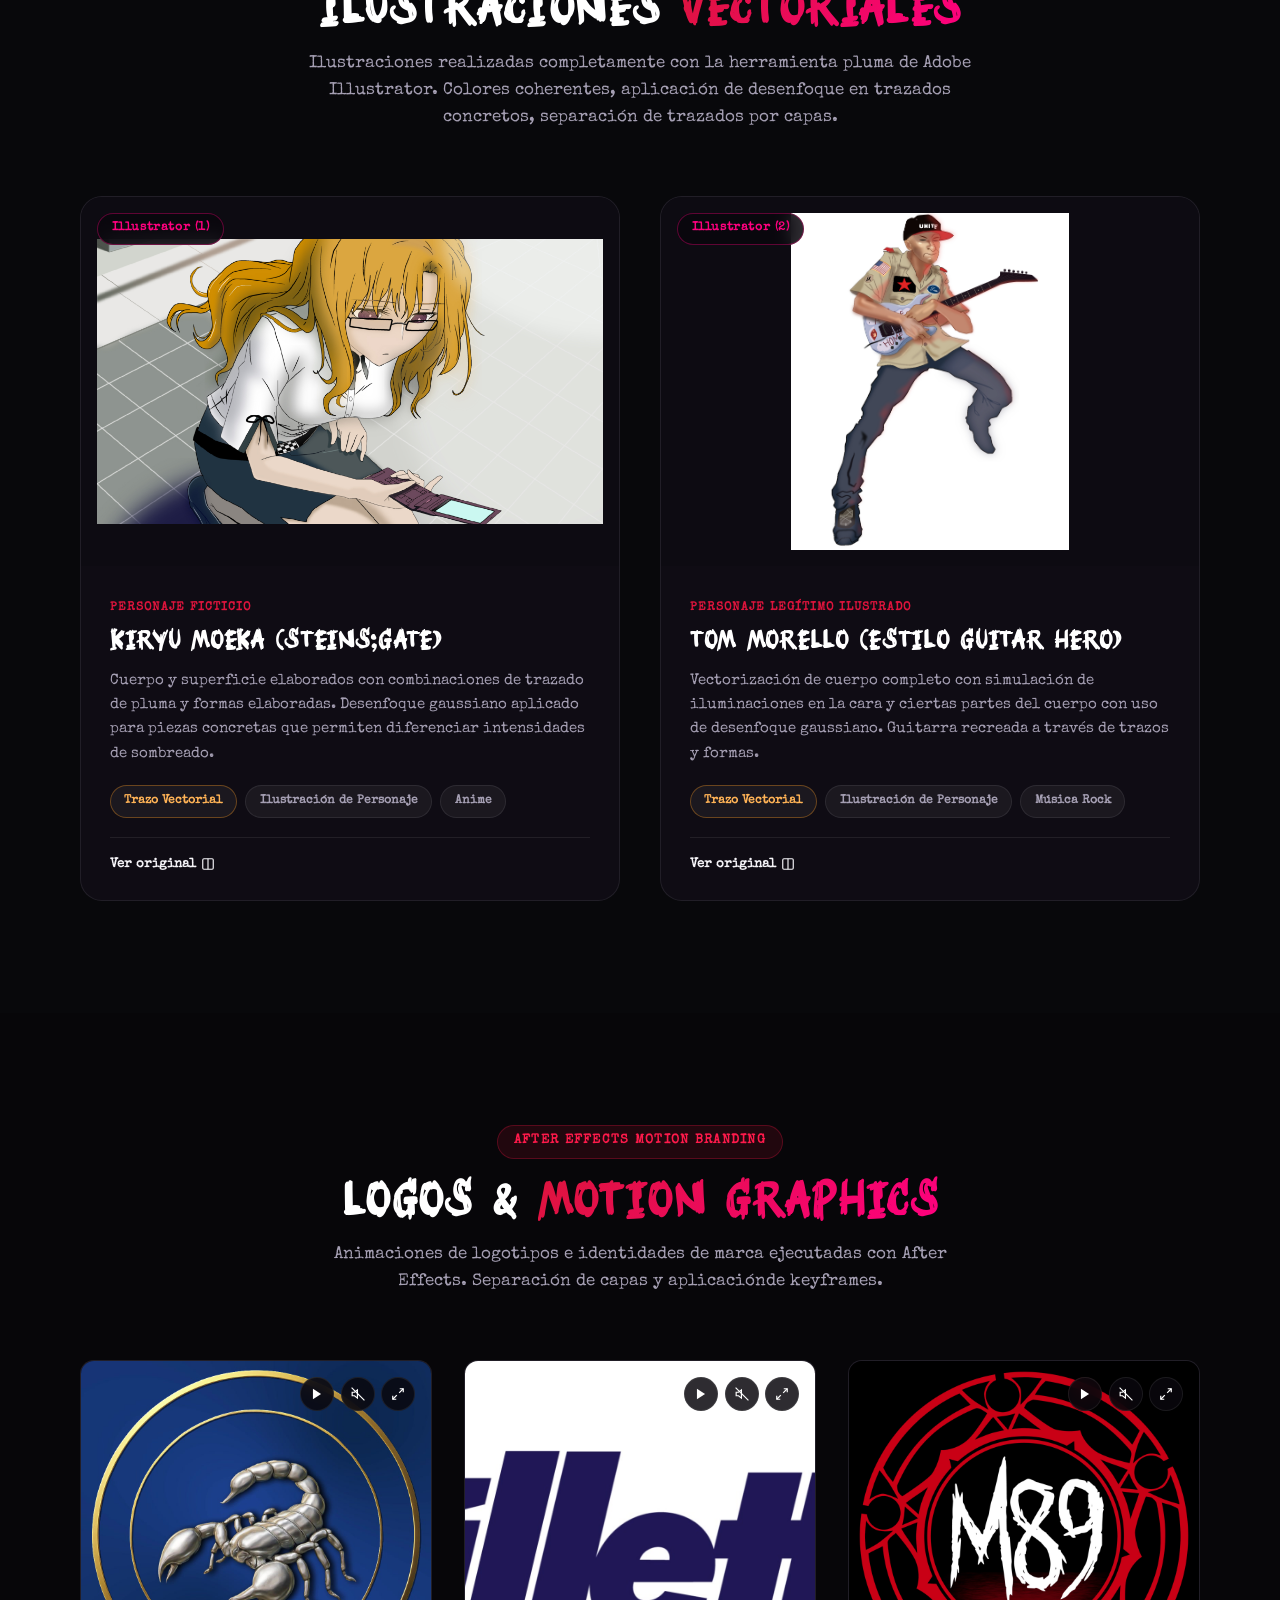
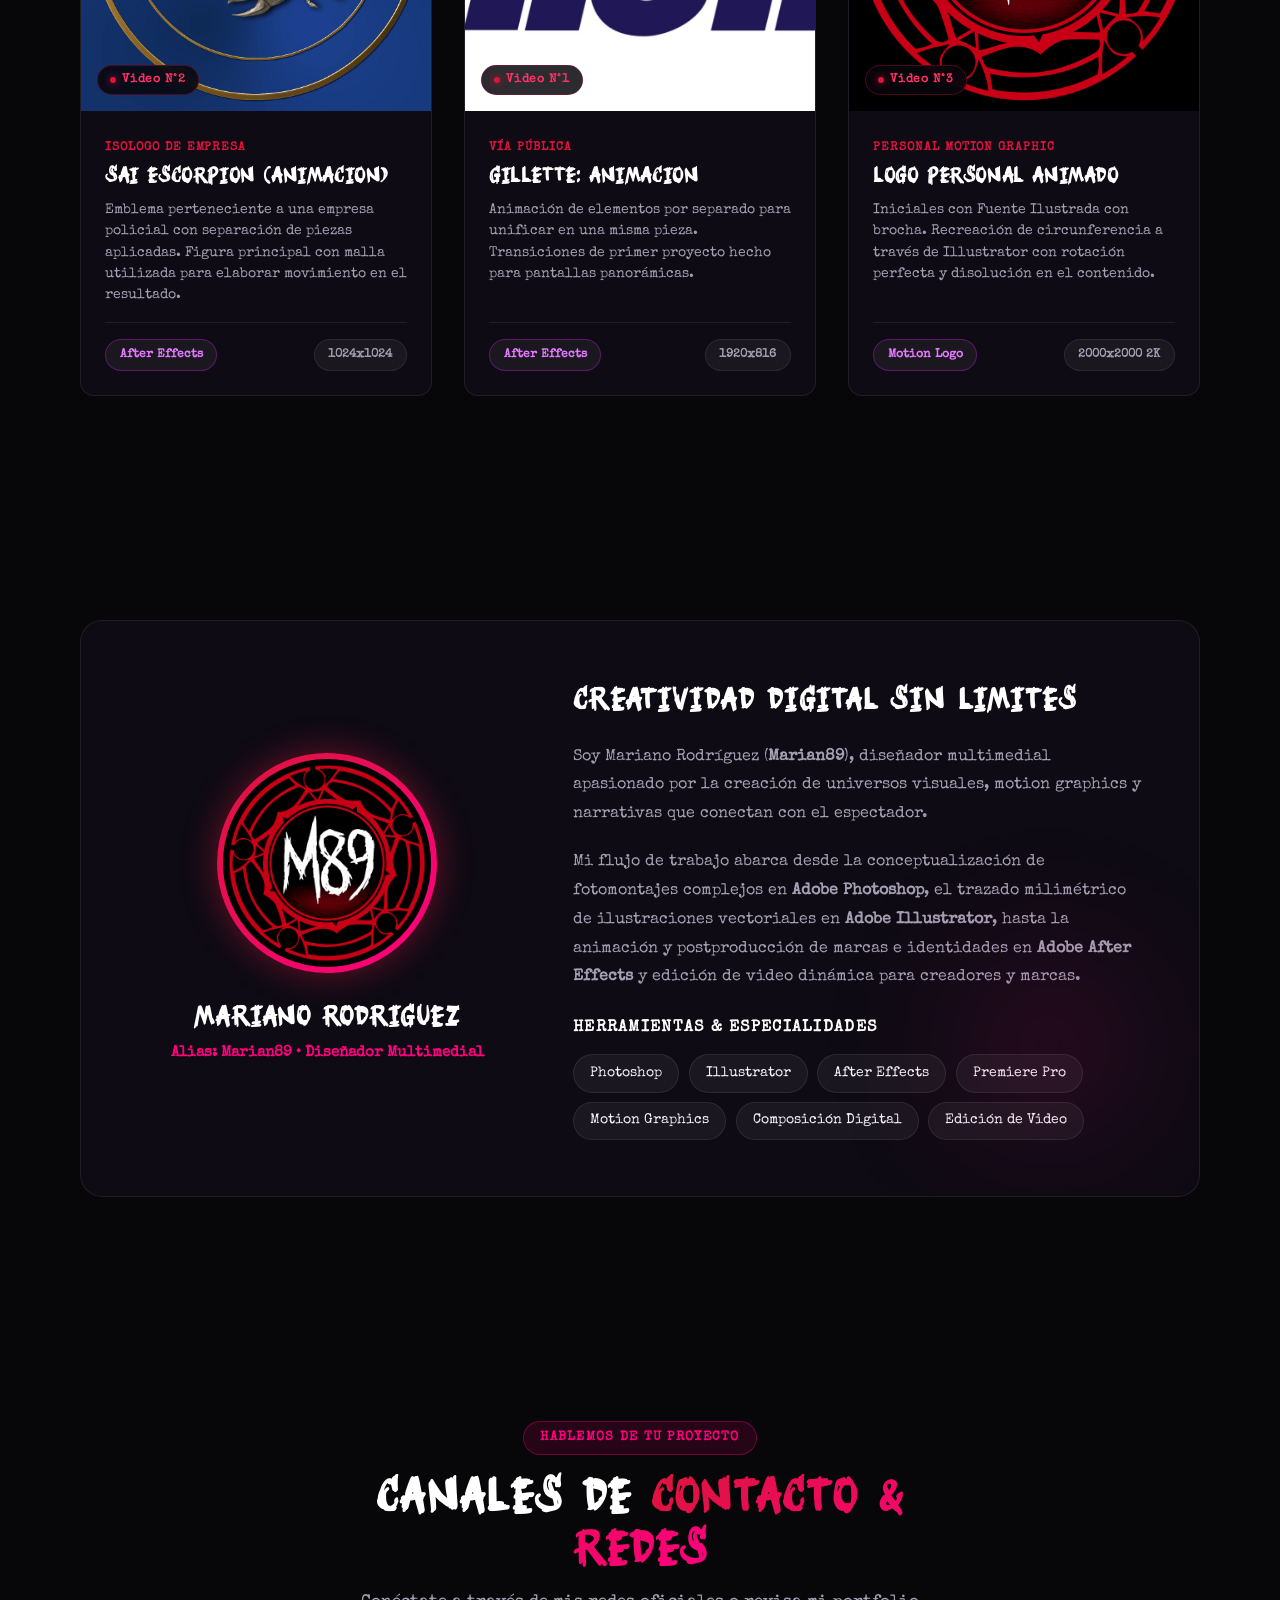
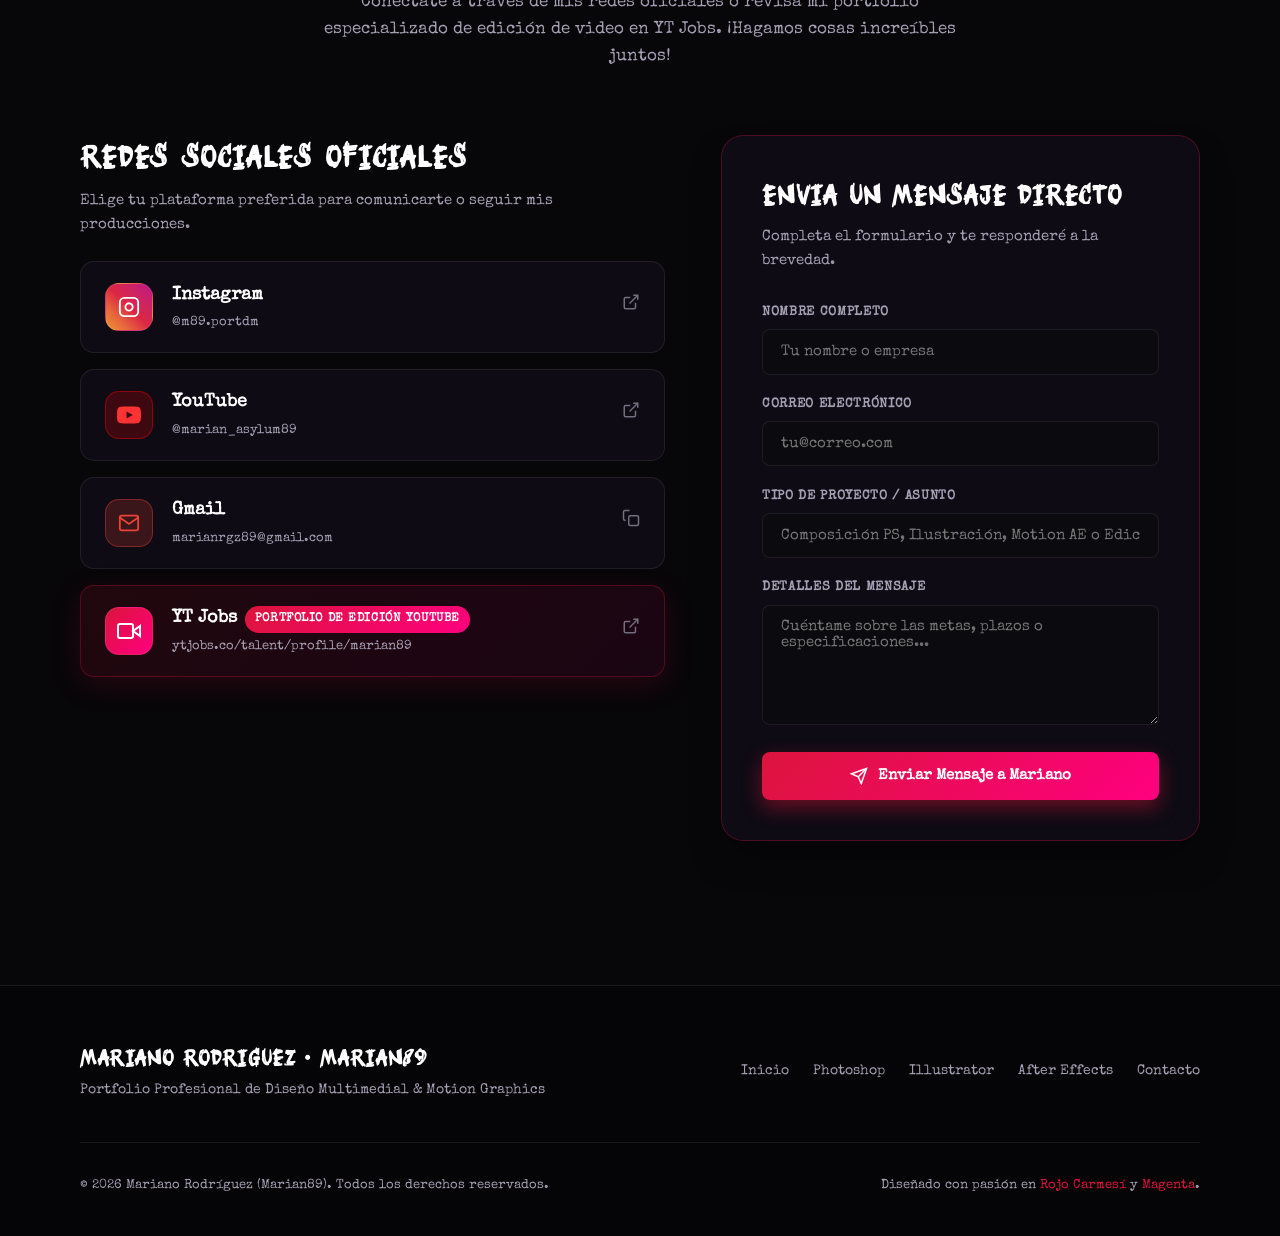
==== commit d3e697f8: "added file" ====
--- a/index.html
+++ b/index.html
@@ -1,1162 +1,1162 @@
-<!DOCTYPE html>
-<html lang="es">
-
-<head>
-  <meta charset="UTF-8">
-  <meta name="viewport" content="width=device-width, initial-scale=1.0">
-  <title>Mariano Rodríguez (Marian89) | Portfolio de Diseño Multimedial</title>
-  <link rel="website icon" type="png" href="img/icon.jpg">
-  <meta name="description"
-    content="Portfolio profesional de Diseño Multimedial de Mariano Rodríguez (Marian89). Especializado en composición digital en Photoshop, ilustración vectorial en Illustrator y motion graphics de logotipos en After Effects.">
-
-  <!-- Tipografías Locales (fonts/) -->
-  <link rel="preload" href="fonts/Evil%20Scratch.ttf" as="font" type="font/ttf" crossorigin>
-  <link rel="preload" href="fonts/SpecialElite-Regular.ttf" as="font" type="font/ttf" crossorigin>
-
-  <!-- Google Fonts de Respaldo -->
-  <link rel="preconnect" href="https://fonts.googleapis.com">
-  <link rel="preconnect" href="https://fonts.gstatic.com" crossorigin>
-  <link
-    href="https://fonts.googleapis.com/css2?family=Special+Elite&family=Space+Mono:wght@400;700&family=Outfit:wght@600;700;800&family=Inter:wght@400;500;600;700&display=swap"
-    rel="stylesheet">
-
-  <!-- Estilos del Portafolio -->
-  <link rel="stylesheet" href="css/styles.css">
-</head>
-
-<body>
-
-  <!-- ========================================================================
-       PANTALLA DE CARGA / INTRO DE LA WEB CON "LOGO INTRO"
-       ======================================================================== -->
-  <div id="intro-screen">
-    <div class="intro-ambient-glow"></div>
-    <div class="intro-content">
-      <div class="intro-video-wrapper">
-        <video id="intro-video" autoplay muted playsinline poster="img/thumbnails/thumb_logo_intro.png">
-          <source src="vid/video AE (3).mp4" type="video/mp4">
-          <source src="vid/Logo Intro.mp4" type="video/mp4">
-          Tu navegador no soporta el video de introducción.
-        </video>
-      </div>
-
-      <div class="intro-text-box">
-        <h2>Marian89</h2>
-        <p>Mariano Rodríguez &bull; Diseño Multimedial</p>
-      </div>
-
-      <div class="intro-loader-bar">
-        <div id="intro-loader-fill" class="intro-loader-fill"></div>
-      </div>
-      <div class="intro-loader-status">
-        <span>Cargando Portfolio</span>
-        <span id="intro-loader-percent">0%</span>
-      </div>
-
-      <div class="intro-actions">
-        <button id="btn-skip-intro" class="btn-skip-intro">
-          <span>Entrar al Sitio</span>
-          <svg class="icon-inline" width="16" height="16" viewBox="0 0 24 24" fill="none" stroke="currentColor"
-            stroke-width="2">
-            <path d="M5 12h14M12 5l7 7-7 7" />
-          </svg>
-        </button>
-      </div>
-    </div>
-  </div>
-
-  <!-- ========================================================================
-       HEADER & BARRA DE NAVEGACIÓN
-       ======================================================================== -->
-  <header class="site-header">
-    <div class="container navbar">
-      <a href="#inicio" class="nav-brand">
-        <div class="brand-badge">89</div>
-        <div class="brand-text">
-          <span class="brand-name">Mariano Rodríguez</span>
-          <span class="brand-alias">Marian89</span>
-        </div>
-      </a>
-
-      <nav>
-        <ul class="nav-menu">
-          <li><a href="#inicio" class="nav-link active">Inicio</a></li>
-          <li><a href="#photoshop" class="nav-link">Photoshop</a></li>
-          <li><a href="#illustrator" class="nav-link">Illustrator</a></li>
-          <li><a href="#after-effects" class="nav-link">After Effects</a></li>
-          <li><a href="#sobre-mi" class="nav-link">Sobre Mí</a></li>
-          <li><a href="#contacto" class="nav-link">Contacto</a></li>
-        </ul>
-      </nav>
-
-      <div class="nav-actions">
-        <button id="btn-replay-intro" class="btn-intro-replay" title="Volver a reproducir la animación de intro">
-          <svg class="icon-inline" width="14" height="14" viewBox="0 0 24 24" fill="currentColor">
-            <polygon points="5 3 19 12 5 21 5 3" />
-          </svg>
-          <span>Intro</span>
-        </button>
-        <button class="mobile-toggle" aria-label="Menú móvil">
-          <svg width="22" height="22" viewBox="0 0 24 24" fill="none" stroke="currentColor" stroke-width="2">
-            <line x1="3" y1="12" x2="21" y2="12" />
-            <line x1="3" y1="6" x2="21" y2="6" />
-            <line x1="3" y1="18" x2="21" y2="18" />
-          </svg>
-        </button>
-      </div>
-    </div>
-  </header>
-
-  <main>
-    <!-- ======================================================================
-         HERO SECTION
-         ====================================================================== -->
-    <section id="inicio" class="hero-section">
-      <div class="hero-bg-shapes">
-        <div class="shape-crimson"></div>
-        <div class="shape-magenta"></div>
-      </div>
-
-      <div class="container hero-grid">
-        <div class="hero-content">
-          <div class="hero-badge-pill">
-            <span class="pulse-dot"></span>
-            <span>Disponible para Proyectos & Freelance</span>
-          </div>
-
-          <h1 class="hero-title">
-            Mariano Rodríguez<br>
-            <span class="alias-highlight">&lt;Marian89&gt;</span>
-          </h1>
-
-          <div class="hero-subtitle">
-            <span>Diseñador Multimedial</span> &bull; Motion Artist
-          </div>
-
-          <p class="hero-description">
-            Especializado en composición y fotomontaje en <strong>Photoshop</strong>, ilustración y character design
-            vectorial en <strong>Illustrator</strong>, y animación de logotipos de alto impacto en <strong>After
-              Effects</strong>. Renovación constante del contenido.
-          </p>
-
-          <div class="hero-actions">
-            <a href="#photoshop" class="btn-primary">
-              <svg width="18" height="18" viewBox="0 0 24 24" fill="none" stroke="currentColor" stroke-width="2">
-                <polygon points="12 2 2 7 12 12 22 7 12 2" />
-                <polyline points="2 17 12 22 22 17" />
-                <polyline points="2 12 12 17 22 12" />
-              </svg>
-              <span>Ver Proyectos</span>
-            </a>
-            <a href="#contacto" class="btn-secondary">
-              <svg width="18" height="18" viewBox="0 0 24 24" fill="none" stroke="currentColor" stroke-width="2">
-                <line x1="22" y1="2" x2="11" y2="13" />
-                <polygon points="22 2 15 22 11 13 2 9 22 2" />
-              </svg>
-              <span>Contactar</span>
-            </a>
-            <a href="https://ytjobs.co/talent/profile/649735" target="_blank" rel="noopener noreferrer"
-              class="btn-secondary" style="border-color: var(--crimson);">
-              <svg width="18" height="18" viewBox="0 0 24 24" fill="currentColor" style="color: var(--crimson);">
-                <path
-                  d="M23.498 6.186a3.016 3.016 0 0 0-2.122-2.136C19.505 3.545 12 3.545 12 3.545s-7.505 0-9.377.505A3.017 3.017 0 0 0 .502 6.186C0 8.07 0 12 0 12s0 3.93.502 5.814a3.016 3.016 0 0 0 2.122 2.136c1.871.505 9.376.505 9.376.505s7.505 0 9.377-.505a3.015 3.015 0 0 0 2.122-2.136C24 15.93 24 12 24 12s0-3.93-.502-5.814zM9.545 15.568V8.432L15.818 12l-6.273 3.568z" />
-              </svg>
-              <span>YT Jobs Portfolio</span>
-            </a>
-          </div>
-
-          <div class="hero-metrics">
-            <div class="metric-item">
-              <h4>03</h4>
-              <p>Disciplinas Core</p>
-            </div>
-            <div class="metric-item">
-              <h4>100%</h4>
-              <p>Creatividad Digital</p>
-            </div>
-            <div class="metric-item">
-              <h4>Motion</h4>
-              <p>& Video Editing</p>
-            </div>
-          </div>
-        </div>
-
-        <div class="hero-visual">
-          <div class="hero-card-featured">
-            <div class="hero-card-media">
-              <video autoplay muted loop playsinline poster="img/thumbnails/thumb_logo_intro.png">
-                <source src="vid/video AE (3).mp4" type="video/mp4">
-                <source src="vid/Logo Intro.mp4" type="video/mp4">
-              </video>
-              <div class="hero-media-badge">
-                <svg width="14" height="14" viewBox="0 0 24 24" fill="currentColor">
-                  <polygon points="5 3 19 12 5 21 5 3" />
-                </svg>
-                <span>Introducción exclusiva</span>
-              </div>
-            </div>
-            <div class="hero-card-info">
-              <div>
-                <h3>Identidad Marian89</h3>
-                <p>After Effects Motion Graphics</p>
-              </div>
-              <a href="vid/video AE (3).mp4" class="btn-card-action" data-lightbox data-type="video"
-                data-src="vid/video AE (3).mp4" data-title="Marian89 - Sigil Intro Reel"
-                data-desc="Identidad visual animada de Marian89 elaborada en After Effects. La elaboración y separación de capas empezó desde Illustrator.">
-                <svg width="18" height="18" viewBox="0 0 24 24" fill="none" stroke="currentColor" stroke-width="2">
-                  <polyline points="15 3 21 3 21 9" />
-                  <polyline points="9 21 3 21 3 15" />
-                  <line x1="21" y1="3" x2="14" y2="10" />
-                  <line x1="3" y1="21" x2="10" y2="14" />
-                </svg>
-              </a>
-            </div>
-          </div>
-        </div>
-      </div>
-    </section>
-
-    <!-- ======================================================================
-         SECCIÓN 1: PHOTOSHOP (DESTACANDO PHOTOSHOP 3 + RESTO DE PRODUCCIONES)
-         ====================================================================== -->
-    <section id="photoshop" class="section">
-      <div class="container">
-        <div class="section-header">
-          <div class="section-pill">Flyers y Fotomontajes Photoshop</div>
-          <h2 class="section-title">Composiciones & <span class="text-gradient">Fotomontajes</span></h2>
-          <p class="section-description">
-            Exploración de técnicas de iluminación dramática, integración de capas fotorrealistas y narrativas visuales
-            de alto impacto. Todo con la búsqueda de atrapar al ojo humano en el producto o elaboración desarrollada.
-          </p>
-        </div>
-
-        <div class="photoshop-showcase">
-          <!-- PROYECTO DESTACADO: PHOTOSHOP 3 (VIDEO + JPG COMPOSICIÓN) -->
-          <div class="featured-ps3-card">
-            <div class="featured-badge-top">
-              <svg width="16" height="16" viewBox="0 0 24 24" fill="currentColor">
-                <polygon
-                  points="12 2 15.09 8.26 22 9.27 17 14.14 18.18 21.02 12 17.77 5.82 21.02 7 14.14 2 9.27 8.91 8.26 12 2" />
-              </svg>
-              <span>Proyecto Destacado &bull; Tratamiento Digital de Imagen</span>
-            </div>
-
-            <div class="featured-ps3-grid">
-              <!-- Visor Dual Interactivo -->
-              <div class="dual-viewer-container">
-                <div class="dual-viewer-controls">
-                  <button class="btn-dual-mode active" data-mode="split">
-                    <svg width="14" height="14" viewBox="0 0 24 24" fill="none" stroke="currentColor" stroke-width="2">
-                      <rect x="3" y="3" width="18" height="18" rx="2" ry="2" />
-                      <line x1="12" y1="3" x2="12" y2="21" />
-                    </svg>
-                    <span>Lado a Lado</span>
-                  </button>
-                  <button class="btn-dual-mode" data-mode="video">
-                    <svg width="14" height="14" viewBox="0 0 24 24" fill="none" stroke="currentColor" stroke-width="2">
-                      <polygon points="23 7 16 12 23 17 23 7" />
-                      <rect x="1" y="5" width="15" height="14" rx="2" ry="2" />
-                    </svg>
-                    <span>Video Motion</span>
-                  </button>
-                  <button class="btn-dual-mode" data-mode="jpg">
-                    <svg width="14" height="14" viewBox="0 0 24 24" fill="none" stroke="currentColor" stroke-width="2">
-                      <rect x="3" y="3" width="18" height="18" rx="2" ry="2" />
-                      <circle cx="8.5" cy="8.5" r="1.5" />
-                      <polyline points="21 15 16 10 5 21" />
-                    </svg>
-                    <span>Composición JPG</span>
-                  </button>
-                </div>
-
-                <div class="dual-media-frame">
-                  <div id="ps3-dual-display" class="dual-display-wrapper split-view">
-                    <!-- Elemento Video -->
-                    <div class="split-item item-video">
-                      <video id="ps3-video-element" loop playsinline poster="img/thumbnails/thumb_ps3_video.jpg">
-                        <source src="img/Photoshop/Photoshop (3) Video.mp4" type="video/mp4">
-                      </video>
-                      <span class="split-tag tag-video">
-                        <svg width="12" height="12" viewBox="0 0 24 24" fill="currentColor">
-                          <polygon points="5 3 19 12 5 21 5 3" />
-                        </svg>
-                        Video Motion
-                      </span>
-                    </div>
-
-                    <!-- Elemento JPG -->
-                    <div class="split-item item-jpg">
-                      <img src="img/Photoshop/Photoshop (3).jpg" alt="Photoshop 3 - Escuadrón Suicida Composición JPG">
-                      <span class="split-tag tag-jpg">
-                        <svg width="12" height="12" viewBox="0 0 24 24" fill="none" stroke="currentColor"
-                          stroke-width="2">
-                          <rect x="3" y="3" width="18" height="18" rx="2" ry="2" />
-                          <circle cx="8.5" cy="8.5" r="1.5" />
-                          <polyline points="21 15 16 10 5 21" />
-                        </svg>
-                        JPG Original
-                      </span>
-                    </div>
-                  </div>
-
-                  <!-- Controles flotantes de reproducción de video -->
-                  <div class="video-player-overlay">
-                    <button id="btn-ps3-play" class="btn-player-tool" title="Reproducir / Pausar Video">
-                      <svg class="ctrl-icon icon-play" width="16" height="16" viewBox="0 0 24 24" fill="currentColor">
-                        <polygon points="5 3 19 12 5 21 5 3" />
-                      </svg>
-                    </button>
-                    <button id="btn-ps3-audio" class="btn-player-tool" title="Activar / Desactivar Sonido">
-                      <svg class="ctrl-icon icon-audio" width="16" height="16" viewBox="0 0 24 24" fill="none"
-                        stroke="currentColor" stroke-width="2">
-                        <polygon points="11 5 6 9 2 9 2 15 6 15 11 19 11 5" />
-                        <path d="M19.07 4.93a10 10 0 0 1 0 14.14M15.54 8.46a5 5 0 0 1 0 7.07" />
-                      </svg>
-                    </button>
-                    <a href="img/Photoshop/Photoshop (3) Video.mp4" class="btn-player-tool" data-lightbox
-                      data-type="video" data-title="Escuadrón Suicida - Versión Video Motion"
-                      data-desc="Composición animada con atmósfera de neón y efectos de iluminación dinámica.">
-                      <svg width="16" height="16" viewBox="0 0 24 24" fill="none" stroke="currentColor"
-                        stroke-width="2">
-                        <polyline points="15 3 21 3 21 9" />
-                        <polyline points="9 21 3 21 3 15" />
-                        <line x1="21" y1="3" x2="14" y2="10" />
-                        <line x1="3" y1="21" x2="10" y2="14" />
-                      </svg>
-                    </a>
-                  </div>
-                </div>
-              </div>
-
-              <!-- Información y Breakdown de Photoshop 3 -->
-              <div class="featured-ps3-info">
-                <span class="tagline">Composición Gráfica & Motion Poster</span>
-                <h3>Estilo Escuadrón Suicida (2016)</h3>
-                <p class="description">
-                  Composición inspirada en la película de DC del año 2016 donde se integró la composición digital en JPG
-                  con su posterior adaptación a
-                  <strong>video motion poster</strong>. El proyecto fusiona personajes clave (Deadshot, Joker y Harley
-                  Quinn) en un entorno urbano nocturno de luces neón, combinando paletas magenta y azul cian
-                  con tratamiento de texto personalizado, adaptado a la temática de la película.
-                </p>
-
-                <div class="project-specs">
-                  <div class="spec-item">
-                    <span>Director / Referencia</span>
-                    <strong>David Ayer</strong>
-                  </div>
-                  <div class="spec-item">
-                    <span>Formato Dual</span>
-                    <strong>JPG (1080x1350) + MP4 (Solo Video)</strong>
-                  </div>
-                  <div class="spec-item">
-                    <span>Atmósfera</span>
-                    <strong>Neón</strong>
-                  </div>
-                  <div class="spec-item">
-                    <span>Flujo de Trabajo</span>
-                    <strong>Photoshop</strong>
-                  </div>
-                </div>
-
-                <div class="project-tools-badges">
-                  <span class="tool-badge ps">Photoshop</span>
-                  <span class="tool-badge">Iluminación dinámica</span>
-                  <span class="tool-badge">Degradado de Color</span>
-                  <span class="tool-badge">Tipografía personalizada</span>
-                </div>
-
-                <div class="card-footer"
-                  style="padding-top: 1.2rem; border-top: 1px solid var(--border-subtle); margin-top: 1.2rem;">
-                  <button class="card-btn-link btn-split-trigger" type="button"
-                    data-base="collages/Photoshop 3 (Collage).jpg" data-result="img/Photoshop/Photoshop (3).jpg"
-                    data-title="Escuadrón Suicida - Composición vs Material Base"
-                    data-desc="Comparación entre los materiales de referencia utilizados y la composición final inspirada en la película de DC del año 2016."
-                    data-label-base="Materiales Base (Collage)" data-label-result="Composición Final">
-                    <svg width="16" height="16" viewBox="0 0 24 24" fill="none" stroke="currentColor" stroke-width="2"
-                      stroke-linecap="round" stroke-linejoin="round">
-                      <rect x="3" y="3" width="7" height="18" rx="1" />
-                      <rect x="14" y="3" width="7" height="18" rx="1" />
-                    </svg>
-                    Explorar detalle
-                  </button>
-                </div>
-              </div>
-            </div>
-          </div>
-
-          <!-- GALERÍA DE OTRAS PRODUCCIONES EN PHOTOSHOP -->
-          <div>
-            <h3 class="ps-gallery-title">Otras Producciones en Photoshop</h3>
-            <div class="cards-grid-3">
-              <!-- Photoshop 1 -->
-              <div class="portfolio-card">
-                <div class="card-media-wrapper">
-                  <img src="img/Photoshop/Photoshop (1).jpg" alt="Danza Nocturna Callejera - Photoshop 1">
-                  <div class="card-overlay">
-                    <a href="img/Photoshop/Photoshop (1).jpg" class="btn-zoom" data-lightbox data-type="image"
-                      data-title="Danza Nocturna Urbana (Fotomontaje 1)"
-                      data-desc="Fotomontaje e iluminación cinematográfica con vestido sobre calle adoquinada de noche.">
-                      <svg width="16" height="16" viewBox="0 0 24 24" fill="none" stroke="currentColor"
-                        stroke-width="2">
-                        <circle cx="11" cy="11" r="8" />
-                        <line x1="21" y1="21" x2="16.65" y2="16.65" />
-                        <line x1="11" y1="8" x2="11" y2="14" />
-                        <line x1="8" y1="11" x2="14" y2="11" />
-                      </svg>
-                      <span>Ver Obra</span>
-                    </a>
-                  </div>
-                </div>
-                <div class="card-content">
-                  <div>
-                    <div class="card-meta">
-                      <span class="card-category">Fotomontaje & Iluminación</span>
-                      <span class="tool-badge ps">Photoshop</span>
-                    </div>
-                    <h4 class="card-title">Danza Nocturna Urbana</h4>
-                    <p class="card-desc">
-                      La imagen muestra a una persona humana siendo incorporada a una situación apartada de su situación
-                      original. Incorporando realismo con ajustes en la iluminación del contenido, correccion de colores
-                      y control de capas.
-                    </p>
-                  </div>
-                  <div class="card-footer">
-                    <span class="card-btn-link" data-lightbox data-type="image"
-                      data-src="img/Photoshop/Photoshop (1).jpg" data-title="Danza Nocturna Urbana (Photoshop 1)">
-                      Explorar detalle
-                      <svg width="14" height="14" viewBox="0 0 24 24" fill="none" stroke="currentColor"
-                        stroke-width="2">
-                        <path d="M5 12h14M12 5l7 7-7 7" />
-                      </svg>
-                    </span>
-                  </div>
-                </div>
-              </div>
-
-              <!-- Photoshop 2 -->
-              <div class="portfolio-card">
-                <div class="card-media-wrapper">
-                  <img src="img/Photoshop/Photoshop (2).jpg" alt="Purina Dog Chow Montaje Publicitario - Photoshop 2">
-                  <div class="card-overlay">
-                    <a href="img/Photoshop/Photoshop (2).jpg" class="btn-zoom" data-lightbox data-type="image"
-                      data-title="Composicion Publicitaria (Publicidad 1)"
-                      data-desc="Composicion publicitaria (Marca: Purina Dog Chow) con swirl flotante del contenido del producto clonado.">
-                      <svg width="16" height="16" viewBox="0 0 24 24" fill="none" stroke="currentColor"
-                        stroke-width="2">
-                        <circle cx="11" cy="11" r="8" />
-                        <line x1="21" y1="21" x2="16.65" y2="16.65" />
-                        <line x1="11" y1="8" x2="11" y2="14" />
-                        <line x1="8" y1="11" x2="14" y2="11" />
-                      </svg>
-                      <span>Ver Obra</span>
-                    </a>
-                  </div>
-                </div>
-                <div class="card-content">
-                  <div>
-                    <div class="card-meta">
-                      <span class="card-category">Publicidad</span>
-                      <span class="tool-badge ps">Photoshop</span>
-                    </div>
-                    <h4 class="card-title">Publicidad Dog Chow</h4>
-                    <p class="card-desc">
-                      Composición publicitaria comercial con packaging fotorrealista, anillo dinámico en suspensión de
-                      croquetas con desenfoque constante y reflejo de piso pulido.
-                    </p>
-                  </div>
-                  <div class="card-footer">
-                    <button class="card-btn-link btn-split-trigger" type="button"
-                      data-base="collages/Photoshop 1 (Collage).jpg" data-result="img/Photoshop/Photoshop (2).jpg"
-                      data-title="Publicidad Dog Chow Extra Life - Split View"
-                      data-desc="Comparativa interactiva entre el collage de materiales base (packaging, logo y croquetas) y la composición publicitaria final."
-                      data-label-base="Materiales Base (Collage)" data-label-result="Composición Publicitaria Final">
-                      <span>Explorar detalle</span>
-                      <svg width="14" height="14" viewBox="0 0 24 24" fill="none" stroke="currentColor"
-                        stroke-width="2">
-                        <rect x="3" y="3" width="18" height="18" rx="2" ry="2" />
-                        <line x1="12" y1="3" x2="12" y2="21" />
-                      </svg>
-                    </button>
-                  </div>
-                </div>
-              </div>
-
-              <!-- Photoshop 4 -->
-              <div class="portfolio-card">
-                <div class="card-media-wrapper">
-                  <img src="img/Photoshop/Photoshop (4).jpg" alt="Refugio Invernal Cálido - Photoshop 4">
-                  <div class="card-overlay">
-                    <a href="img/Photoshop/Photoshop (4).jpg" class="btn-zoom" data-lightbox data-type="image"
-                      data-title="Refugio Invernal Fantástico (Photoshop 4)"
-                      data-desc="Composición conceptual de calidez hogareña y paisaje nocturno nevado en ventana panorámica.">
-                      <svg width="16" height="16" viewBox="0 0 24 24" fill="none" stroke="currentColor"
-                        stroke-width="2">
-                        <circle cx="11" cy="11" r="8" />
-                        <line x1="21" y1="21" x2="16.65" y2="16.65" />
-                        <line x1="11" y1="8" x2="11" y2="14" />
-                        <line x1="8" y1="11" x2="14" y2="11" />
-                      </svg>
-                      <span>Ver Obra</span>
-                    </a>
-                  </div>
-                </div>
-                <div class="card-content">
-                  <div>
-                    <div class="card-meta">
-                      <span class="card-category">Arte Conceptual & Atmósfera</span>
-                      <span class="tool-badge ps">PS (4)</span>
-                    </div>
-                    <h4 class="card-title">Refugio Invernal Fantástico</h4>
-                    <p class="card-desc">
-                      Interior cálido de un ambiente ubicado en época invernal. Chimenea encendida dando iluminación al
-                      entorno interno donde se encuentran una chica junto a sus mascotas.
-                    </p>
-                  </div>
-                  <div class="card-footer">
-                    <button class="card-btn-link btn-split-trigger" type="button"
-                      data-base="collages/Photoshop 4 (Collage).jpg" data-result="img/Photoshop/Photoshop (4).jpg"
-                      data-title="Refugio Invernal Fantástico - Split View"
-                      data-desc="Comparativa interactiva entre el collage de materiales (fuego, paisaje exterior, chimenea, modelo y entorno) y el resultado digital integrado."
-                      data-label-base="Materiales Base (Collage)" data-label-result="Composición Digital Final">
-                      <span>Explorar detalle</span>
-                      <svg width="14" height="14" viewBox="0 0 24 24" fill="none" stroke="currentColor"
-                        stroke-width="2">
-                        <rect x="3" y="3" width="18" height="18" rx="2" ry="2" />
-                        <line x1="12" y1="3" x2="12" y2="21" />
-                      </svg>
-                    </button>
-                  </div>
-                </div>
-              </div>
-            </div>
-          </div>
-        </div>
-      </div>
-    </section>
-
-    <!-- ======================================================================
-         SECCIÓN 2: ILLUSTRATOR (ILUSTRACIONES ELABORADAS)
-         ====================================================================== -->
-    <section id="illustrator" class="section" style="background: rgba(12, 10, 16, 0.4);">
-      <div class="container">
-        <div class="section-header">
-          <div class="section-pill pill-magenta">Adobe Illustrator Showcase</div>
-          <h2 class="section-title">Ilustraciones <span class="text-gradient">Vectoriales</span></h2>
-          <p class="section-description">
-            Ilustraciones realizadas completamente con la herramienta pluma de Adobe Illustrator. Colores coherentes,
-            aplicación de desenfoque en trazados concretos, separación de trazados por capas.
-          </p>
-        </div>
-
-        <div class="illustrator-grid">
-          <!-- Illustrator (1) -->
-          <div class="illustrator-card">
-            <div class="illustrator-media-box">
-              <span class="illustrator-badge">Illustrator (1)</span>
-              <img src="img/Illustrator/Illustrator (1).jpg" alt="Retrato Anime Digital - Illustrator (1)">
-              <div class="card-overlay">
-                <a href="img/Illustrator/Illustrator (1).jpg" class="btn-zoom" data-lightbox data-type="image"
-                  data-title="Retrato Anime Digital - Illustrator (1)"
-                  data-desc="Ilustración vectorial con estética anime, líneas limpias, cabello rubio dinámico y flip phone retro.">
-                  <svg width="16" height="16" viewBox="0 0 24 24" fill="none" stroke="currentColor" stroke-width="2">
-                    <circle cx="11" cy="11" r="8" />
-                    <line x1="21" y1="21" x2="16.65" y2="16.65" />
-                    <line x1="11" y1="8" x2="11" y2="14" />
-                    <line x1="8" y1="11" x2="14" y2="11" />
-                  </svg>
-                  <span>Ver en Pantalla Completa</span>
-                </a>
-              </div>
-            </div>
-            <div class="illustrator-details">
-              <span class="card-category">Personaje Ficticio</span>
-              <h3>Kiryu Moeka (Steins;Gate)</h3>
-              <p>
-                Cuerpo y superficie elaborados con combinaciones de trazado de pluma y formas elaboradas. Desenfoque
-                gaussiano aplicado para piezas concretas que permiten diferenciar intensidades de sombreado.
-              </p>
-              <div class="illustration-tags">
-                <span class="tool-badge ai">Trazo Vectorial</span>
-                <span class="tool-badge">Ilustración de Personaje</span>
-                <span class="tool-badge">Anime</span>
-              </div>
-              <div class="card-footer"
-                style="padding-top: 1.2rem; border-top: 1px solid var(--border-subtle); margin-top: 1.2rem;">
-                <button class="card-btn-link btn-split-trigger" type="button"
-                  data-base="collages/Illustrator (Base 1).jpg" data-result="img/Illustrator/Illustrator (1).jpg"
-                  data-title="Retrato Anime Digital - Comparativa con Original"
-                  data-desc="Comparativa interactiva entre la imagen original de referencia y el trazado vectorial final elaborado en Adobe Illustrator."
-                  data-label-base="Imagen Original de Referencia" data-label-result="Ilustración Vectorial Final">
-                  <span>Ver original</span>
-                  <svg width="14" height="14" viewBox="0 0 24 24" fill="none" stroke="currentColor" stroke-width="2">
-                    <rect x="3" y="3" width="18" height="18" rx="2" ry="2" />
-                    <line x1="12" y1="3" x2="12" y2="21" />
-                  </svg>
-                </button>
-              </div>
-            </div>
-          </div>
-
-          <!-- Illustrator (2) -->
-          <div class="illustrator-card">
-            <div class="illustrator-media-box">
-              <span class="illustrator-badge">Illustrator (2)</span>
-              <img src="img/Illustrator/Illustrator (2).jpg" alt="Tom Morello Rebel Guitarist - Illustrator (2)">
-              <div class="card-overlay">
-                <a href="img/Illustrator/Illustrator (2).jpg" class="btn-zoom" data-lightbox data-type="image"
-                  data-title="Tom Morello: Rebel Guitarist - Illustrator (2)"
-                  data-desc="Ilustración dinámica de Tom Morello (Rage Against the Machine), gorra UNITE y guitarra Arm the Homeless.">
-                  <svg width="16" height="16" viewBox="0 0 24 24" fill="none" stroke="currentColor" stroke-width="2">
-                    <circle cx="11" cy="11" r="8" />
-                    <line x1="21" y1="21" x2="16.65" y2="16.65" />
-                    <line x1="11" y1="8" x2="11" y2="14" />
-                    <line x1="8" y1="11" x2="14" y2="11" />
-                  </svg>
-                  <span>Ver en Pantalla Completa</span>
-                </a>
-              </div>
-            </div>
-            <div class="illustrator-details">
-              <span class="card-category">Personaje Legítimo Ilustrado</span>
-              <h3>Tom Morello (Estilo Guitar Hero)</h3>
-              <p>
-                Vectorización de cuerpo completo con simulación de iluminaciones en la cara y ciertas partes del cuerpo
-                con uso de desenfoque gaussiano. Guitarra recreada a través de trazos y formas.
-              </p>
-              <div class="illustration-tags">
-                <span class="tool-badge ai">Trazo Vectorial</span>
-                <span class="tool-badge">Ilustración de Personaje</span>
-                <span class="tool-badge">Música Rock</span>
-              </div>
-              <div class="card-footer"
-                style="padding-top: 1.2rem; border-top: 1px solid var(--border-subtle); margin-top: 1.2rem;">
-                <button class="card-btn-link btn-split-trigger" type="button"
-                  data-base="collages/Illustrator (Base 2).jpg" data-result="img/Illustrator/Illustrator (2).jpg"
-                  data-title="Tom Morello: Rebel Guitarist - Comparativa con Original"
-                  data-desc="Comparativa interactiva entre el arte conceptual original de Activision/Neversoft y la ilustración vectorial elaborada en Adobe Illustrator."
-                  data-label-base="Arte Conceptual Original" data-label-result="Ilustración Vectorial Final">
-                  <span>Ver original</span>
-                  <svg width="14" height="14" viewBox="0 0 24 24" fill="none" stroke="currentColor" stroke-width="2">
-                    <rect x="3" y="3" width="18" height="18" rx="2" ry="2" />
-                    <line x1="12" y1="3" x2="12" y2="21" />
-                  </svg>
-                </button>
-              </div>
-            </div>
-          </div>
-        </div>
-      </div>
-    </section>
-
-    <!-- ======================================================================
-         SECCIÓN 3: AFTER EFFECTS (LOGOS HECHOS EN AFTER EFFECTS)
-         ====================================================================== -->
-    <section id="after-effects" class="section">
-      <div class="container">
-        <div class="section-header">
-          <div class="section-pill">After Effects Motion Branding</div>
-          <h2 class="section-title">Logos & <span class="text-gradient">Motion Graphics</span></h2>
-          <p class="section-description">
-            Animaciones de logotipos e identidades de marca ejecutadas con After Effects. Separación de capas y
-            aplicaciónde keyframes.
-          </p>
-        </div>
-
-        <div class="ae-grid">
-          <!-- Video AE (1): Escorpión Reel -->
-          <div class="ae-card">
-            <div class="ae-video-container">
-              <video loop muted playsinline poster="img/thumbnails/thumb_escorpion.jpg">
-                <source src="vid/video AE (1).mp4" type="video/mp4">
-                <source src="vid/Escorpion Reel.mp4" type="video/mp4">
-              </video>
-              <div class="ae-play-badge">
-                <span class="live-dot"></span>
-                <span>Video N°2</span>
-              </div>
-              <div class="ae-controls-overlay">
-                <button class="btn-ae-tool btn-ae-play" title="Reproducir / Pausar">
-                  <svg class="icon-play" width="14" height="14" viewBox="0 0 24 24" fill="currentColor">
-                    <polygon points="5 3 19 12 5 21 5 3" />
-                  </svg>
-                </button>
-                <button class="btn-ae-tool btn-ae-mute" title="Sonido">
-                  <svg class="icon-mute" width="14" height="14" viewBox="0 0 24 24" fill="none" stroke="currentColor"
-                    stroke-width="2">
-                    <line x1="1" y1="1" x2="23" y2="23" />
-                    <polygon points="11 5 6 9 2 9 2 15 6 15 11 19 11 5" />
-                  </svg>
-                </button>
-                <a href="vid/video AE (1).mp4" class="btn-ae-tool" data-lightbox data-type="video"
-                  data-title="Escorpión 3D Metal Reel - Video AE (1)"
-                  data-desc="Animación de logotipo 3D metálico con aros orbitales dorados y fondo azul noche profundo.">
-                  <svg width="14" height="14" viewBox="0 0 24 24" fill="none" stroke="currentColor" stroke-width="2">
-                    <polyline points="15 3 21 3 21 9" />
-                    <polyline points="9 21 3 21 3 15" />
-                    <line x1="21" y1="3" x2="14" y2="10" />
-                    <line x1="3" y1="21" x2="10" y2="14" />
-                  </svg>
-                </a>
-              </div>
-            </div>
-            <div class="ae-info">
-              <div>
-                <span class="card-category">Isologo de Empresa</span>
-                <h3>SAI Escorpión (Animación)</h3>
-                <p>
-                  Emblema perteneciente a una empresa policial con separación de piezas aplicadas. Figura principal con
-                  malla utilizada para elaborar movimiento en el resultado.
-                </p>
-              </div>
-              <div class="card-footer">
-                <span class="tool-badge ae">After Effects</span>
-                <span class="tool-badge">1024x1024</span>
-              </div>
-            </div>
-          </div>
-
-          <!-- Video AE (2): Vía Pública Gillette -->
-          <div class="ae-card">
-            <div class="ae-video-container">
-              <video loop muted playsinline poster="img/thumbnails/thumb_gillette.jpg">
-                <source src="vid/video AE (2).mp4" type="video/mp4">
-                <source src="vid/Via Pública.mp4" type="video/mp4">
-              </video>
-              <div class="ae-play-badge">
-                <span class="live-dot"></span>
-                <span>Video N°1</span>
-              </div>
-              <div class="ae-controls-overlay">
-                <button class="btn-ae-tool btn-ae-play" title="Reproducir / Pausar">
-                  <svg class="icon-play" width="14" height="14" viewBox="0 0 24 24" fill="currentColor">
-                    <polygon points="5 3 19 12 5 21 5 3" />
-                  </svg>
-                </button>
-                <button class="btn-ae-tool btn-ae-mute" title="Sonido">
-                  <svg class="icon-mute" width="14" height="14" viewBox="0 0 24 24" fill="none" stroke="currentColor"
-                    stroke-width="2">
-                    <line x1="1" y1="1" x2="23" y2="23" />
-                    <polygon points="11 5 6 9 2 9 2 15 6 15 11 19 11 5" />
-                  </svg>
-                </button>
-                <a href="vid/video AE (2).mp4" class="btn-ae-tool" data-lightbox data-type="video"
-                  data-title="Vía Pública Gillette - Video AE (2)"
-                  data-desc="Animación tipográfica y reveal de marca para pantallas led de gran formato y vía pública.">
-                  <svg width="14" height="14" viewBox="0 0 24 24" fill="none" stroke="currentColor" stroke-width="2">
-                    <polyline points="15 3 21 3 21 9" />
-                    <polyline points="9 21 3 21 3 15" />
-                    <line x1="21" y1="3" x2="14" y2="10" />
-                    <line x1="3" y1="21" x2="10" y2="14" />
-                  </svg>
-                </a>
-              </div>
-            </div>
-            <div class="ae-info">
-              <div>
-                <span class="card-category">Vía Pública</span>
-                <h3>Gillette: Animación</h3>
-                <p>
-                  Animación de elementos por separado para unificar en una misma pieza. Transiciones de primer proyecto
-                  hecho para pantallas panorámicas.
-                </p>
-              </div>
-              <div class="card-footer">
-                <span class="tool-badge ae">After Effects</span>
-                <span class="tool-badge">1920x816</span>
-              </div>
-            </div>
-          </div>
-
-          <!-- Video AE (3): Marian89 Logo Intro -->
-          <div class="ae-card">
-            <div class="ae-video-container">
-              <video loop muted playsinline poster="img/thumbnails/thumb_logo_intro.png">
-                <source src="vid/video AE (3).mp4" type="video/mp4">
-                <source src="vid/Logo Intro.mp4" type="video/mp4">
-              </video>
-              <div class="ae-play-badge">
-                <span class="live-dot"></span>
-                <span>Video N°3</span>
-              </div>
-              <div class="ae-controls-overlay">
-                <button class="btn-ae-tool btn-ae-play" title="Reproducir / Pausar">
-                  <svg class="icon-play" width="14" height="14" viewBox="0 0 24 24" fill="currentColor">
-                    <polygon points="5 3 19 12 5 21 5 3" />
-                  </svg>
-                </button>
-                <button class="btn-ae-tool btn-ae-mute" title="Sonido">
-                  <svg class="icon-mute" width="14" height="14" viewBox="0 0 24 24" fill="none" stroke="currentColor"
-                    stroke-width="2">
-                    <line x1="1" y1="1" x2="23" y2="23" />
-                    <polygon points="11 5 6 9 2 9 2 15 6 15 11 19 11 5" />
-                  </svg>
-                </button>
-                <a href="vid/video AE (3).mp4" class="btn-ae-tool" data-lightbox data-type="video"
-                  data-title="Marian89 - Sello Carmesí Logo Intro (Video AE 3)"
-                  data-desc="Animación de apertura y sigilo de Marian89 con energía carmesí y tipografía grunge.">
-                  <svg width="14" height="14" viewBox="0 0 24 24" fill="none" stroke="currentColor" stroke-width="2">
-                    <polyline points="15 3 21 3 21 9" />
-                    <polyline points="9 21 3 21 3 15" />
-                    <line x1="21" y1="3" x2="14" y2="10" />
-                    <line x1="3" y1="21" x2="10" y2="14" />
-                  </svg>
-                </a>
-              </div>
-            </div>
-            <div class="ae-info">
-              <div>
-                <span class="card-category">Personal Motion Graphic</span>
-                <h3>Logo Personal Animado</h3>
-                <p>
-                  Iniciales con Fuente Ilustrada con brocha. Recreación de circunferencia a través de Illustrator con
-                  rotación perfecta y disolución en el contenido.
-                </p>
-              </div>
-              <div class="card-footer">
-                <span class="tool-badge ae">Motion Logo</span>
-                <span class="tool-badge">2000x2000 2K</span>
-              </div>
-            </div>
-          </div>
-        </div>
-      </div>
-    </section>
-
-    <!-- ======================================================================
-         SECCIÓN 4: SOBRE MÍ / PROFILE DE MARIANO RODRÍGUEZ
-         ====================================================================== -->
-    <section id="sobre-mi" class="section">
-      <div class="container">
-        <div class="about-box">
-          <div class="about-grid">
-            <div class="about-avatar-card">
-              <div class="avatar-emblem-wrap">
-                <div class="avatar-emblem-inner">
-                  <img src="img/thumbnails/thumb_logo_intro.png" alt="Mariano Rodríguez Marian89 Emblema">
-                </div>
-              </div>
-              <h3>Mariano Rodríguez</h3>
-              <p class="role-title">Alias: Marian89 &bull; Diseñador Multimedial</p>
-            </div>
-
-            <div class="about-text">
-              <h4>Creatividad Digital Sin Límites</h4>
-              <p>
-                Soy Mariano Rodríguez (<strong>Marian89</strong>), diseñador multimedial apasionado por la creación de
-                universos visuales, motion graphics y narrativas que conectan con el espectador.
-              </p>
-              <p>
-                Mi flujo de trabajo abarca desde la conceptualización de fotomontajes complejos en <strong>Adobe
-                  Photoshop</strong>, el trazado milimétrico de ilustraciones vectoriales en <strong>Adobe
-                  Illustrator</strong>, hasta la animación y postproducción de marcas e identidades en <strong>Adobe
-                  After Effects</strong> y edición de video dinámica para creadores y marcas.
-              </p>
-
-              <div class="skills-stack-title">Herramientas & Especialidades</div>
-              <div class="skills-pill-group">
-                <span class="skill-tag">Photoshop</span>
-                <span class="skill-tag">Illustrator</span>
-                <span class="skill-tag">After Effects</span>
-                <span class="skill-tag">Premiere Pro</span>
-                <span class="skill-tag">Motion Graphics</span>
-                <span class="skill-tag">Composición Digital</span>
-                <span class="skill-tag">Edición de Video</span>
-              </div>
-            </div>
-          </div>
-        </div>
-      </div>
-    </section>
-
-    <!-- ======================================================================
-         SECCIÓN 5: CONTACTO Y REDES SOCIALES (ANTES DEL FOOTER)
-         (Instagram, Youtube, Gmail y enlace de YT Jobs)
-         ====================================================================== -->
-    <section id="contacto" class="contact-section">
-      <div class="container">
-        <div class="section-header">
-          <div class="section-pill pill-magenta">Hablemos de tu Proyecto</div>
-          <h2 class="section-title">Canales de <span class="text-gradient">Contacto & Redes</span></h2>
-          <p class="section-description">
-            Conéctate a través de mis redes oficiales o revisa mi portfolio especializado de edición de video en YT
-            Jobs. ¡Hagamos cosas increíbles juntos!
-          </p>
-        </div>
-
-        <div class="contact-layout">
-          <!-- Columna Izquierda: Redes Sociales Solicitadas -->
-          <div class="social-channels-card">
-            <div class="social-channels-header">
-              <h3>Redes Sociales Oficiales</h3>
-              <p>Elige tu plataforma preferida para comunicarte o seguir mis producciones.</p>
-            </div>
-
-            <div class="social-links-grid">
-              <!-- 1. Instagram -->
-              <a href="https://www.instagram.com/m89.portdm/" target="_blank" rel="noopener noreferrer"
-                class="social-item">
-                <div class="social-item-left">
-                  <div class="social-icon-box"
-                    style="background: linear-gradient(45deg, #f09433 0%, #e6683c 25%, #dc2743 50%, #cc2366 75%, #bc1888 100%);">
-                    <svg width="22" height="22" viewBox="0 0 24 24" fill="none" stroke="#ffffff" stroke-width="2">
-                      <rect x="2" y="2" width="20" height="20" rx="5" ry="5" />
-                      <path d="M16 11.37A4 4 0 1 1 12.63 8 4 4 0 0 1 16 11.37z" />
-                      <line x1="17.5" y1="6.5" x2="17.51" y2="6.5" />
-                    </svg>
-                  </div>
-                  <div>
-                    <div class="social-item-title">Instagram</div>
-                    <div class="social-item-subtitle">@m89.portdm</div>
-                  </div>
-                </div>
-                <div class="social-item-arrow">
-                  <svg width="18" height="18" viewBox="0 0 24 24" fill="none" stroke="currentColor" stroke-width="2">
-                    <path d="M18 13v6a2 2 0 0 1-2 2H5a2 2 0 0 1-2-2V8a2 2 0 0 1 2-2h6" />
-                    <polyline points="15 3 21 3 21 9" />
-                    <line x1="10" y1="14" x2="21" y2="3" />
-                  </svg>
-                </div>
-              </a>
-
-              <!-- 2. YouTube -->
-              <a href="https://www.youtube.com/@marian_asylum89" target="_blank" rel="noopener noreferrer"
-                class="social-item">
-                <div class="social-item-left">
-                  <div class="social-icon-box"
-                    style="background: rgba(255, 0, 0, 0.2); border-color: rgba(255, 0, 0, 0.4); color: #ff3333;">
-                    <svg width="24" height="24" viewBox="0 0 24 24" fill="currentColor">
-                      <path
-                        d="M23.498 6.186a3.016 3.016 0 0 0-2.122-2.136C19.505 3.545 12 3.545 12 3.545s-7.505 0-9.377.505A3.017 3.017 0 0 0 .502 6.186C0 8.07 0 12 0 12s0 3.93.502 5.814a3.016 3.016 0 0 0 2.122 2.136c1.871.505 9.376.505 9.376.505s7.505 0 9.377-.505a3.015 3.015 0 0 0 2.122-2.136C24 15.93 24 12 24 12s0-3.93-.502-5.814zM9.545 15.568V8.432L15.818 12l-6.273 3.568z" />
-                    </svg>
-                  </div>
-                  <div>
-                    <div class="social-item-title">YouTube</div>
-                    <div class="social-item-subtitle">@marian_asylum89</div>
-                  </div>
-                </div>
-                <div class="social-item-arrow">
-                  <svg width="18" height="18" viewBox="0 0 24 24" fill="none" stroke="currentColor" stroke-width="2">
-                    <path d="M18 13v6a2 2 0 0 1-2 2H5a2 2 0 0 1-2-2V8a2 2 0 0 1 2-2h6" />
-                    <polyline points="15 3 21 3 21 9" />
-                    <line x1="10" y1="14" x2="21" y2="3" />
-                  </svg>
-                </div>
-              </a>
-
-              <!-- 3. Gmail (Con Copiar Correo y Enlace Mailto) -->
-              <div class="social-item" style="cursor: pointer;" id="btn-copy-gmail" data-email="marianrgz89@gmail.com"
-                title="Haz clic para copiar el correo">
-                <div class="social-item-left">
-                  <div class="social-icon-box"
-                    style="background: rgba(234, 67, 53, 0.2); border-color: rgba(234, 67, 53, 0.4); color: #ea4335;">
-                    <svg width="22" height="22" viewBox="0 0 24 24" fill="none" stroke="currentColor" stroke-width="2">
-                      <path d="M4 4h16c1.1 0 2 .9 2 2v12c0 1.1-.9 2-2 2H4c-1.1 0-2-.9-2-2V6c0-1.1.9-2 2-2z" />
-                      <polyline points="22,6 12,13 2,6" />
-                    </svg>
-                  </div>
-                  <div>
-                    <div class="social-item-title">Gmail</div>
-                    <div class="social-item-subtitle">marianrgz89@gmail.com</div>
-                  </div>
-                </div>
-                <div class="social-item-arrow">
-                  <svg width="18" height="18" viewBox="0 0 24 24" fill="none" stroke="currentColor" stroke-width="2">
-                    <rect x="9" y="9" width="13" height="13" rx="2" ry="2" />
-                    <path d="M5 15H4a2 2 0 0 1-2-2V4a2 2 0 0 1 2-2h6" />
-                  </svg>
-                </div>
-              </div>
-
-              <!-- 4. YT Jobs (Portfolio de Edición de Video) - DESTACADO -->
-              <a href="https://ytjobs.co/talent/profile/649735" target="_blank" rel="noopener noreferrer"
-                class="social-item featured-ytjobs">
-                <div class="social-item-left">
-                  <div class="social-icon-box" style="background: var(--gradient-primary); color: #fff;">
-                    <svg width="24" height="24" viewBox="0 0 24 24" fill="none" stroke="currentColor" stroke-width="2">
-                      <polygon points="23 7 16 12 23 17 23 7" />
-                      <rect x="1" y="5" width="15" height="14" rx="2" ry="2" />
-                    </svg>
-                  </div>
-                  <div>
-                    <div class="social-item-title" style="display: flex; align-items: center;">
-                      YT Jobs <span class="ytjobs-pill">Portfolio de Edición Youtube</span>
-                    </div>
-                    <div class="social-item-subtitle">ytjobs.co/talent/profile/marian89</div>
-                  </div>
-                </div>
-                <div class="social-item-arrow">
-                  <svg width="18" height="18" viewBox="0 0 24 24" fill="none" stroke="currentColor" stroke-width="2">
-                    <path d="M18 13v6a2 2 0 0 1-2 2H5a2 2 0 0 1-2-2V8a2 2 0 0 1 2-2h6" />
-                    <polyline points="15 3 21 3 21 9" />
-                    <line x1="10" y1="14" x2="21" y2="3" />
-                  </svg>
-                </div>
-              </a>
-            </div>
-          </div>
-
-          <!-- Columna Derecha: Formulario de Mensaje Directo -->
-          <div class="contact-form-card">
-            <h3>Envía un Mensaje Directo</h3>
-            <p>Completa el formulario y te responderé a la brevedad.</p>
-
-            <form id="portfolio-contact-form" class="contact-form" action="https://formsubmit.co/marianrgz89@gmail.com"
-              method="POST">
-              <!-- Configuración FormSubmit para marianrgz89@gmail.com -->
-              <input type="hidden" name="_captcha" value="false">
-              <input type="hidden" name="_subject" value="Nuevo Mensaje de Contacto - Portfolio Marian89">
-              <input type="hidden" name="_template" value="table">
-              <input type="hidden" name="_next" value="#contacto">
-
-              <div class="form-group">
-                <label for="form-name" class="form-label">Nombre Completo</label>
-                <input type="text" id="form-name" name="nombre" class="form-input" placeholder="Tu nombre o empresa"
-                  required>
-              </div>
-
-              <div class="form-group">
-                <label for="form-email" class="form-label">Correo Electrónico</label>
-                <input type="email" id="form-email" name="email" class="form-input" placeholder="tu@correo.com"
-                  required>
-              </div>
-
-              <div class="form-group">
-                <label for="form-subject" class="form-label">Tipo de Proyecto / Asunto</label>
-                <input type="text" id="form-subject" name="asunto" class="form-input"
-                  placeholder="Composición PS, Ilustración, Motion AE o Edición" required>
-              </div>
-
-              <div class="form-group">
-                <label for="form-message" class="form-label">Detalles del Mensaje</label>
-                <textarea id="form-message" name="mensaje" class="form-textarea"
-                  placeholder="Cuéntame sobre las metas, plazos o especificaciones..." required></textarea>
-              </div>
-
-              <button type="submit" class="btn-submit-form">
-                <svg width="18" height="18" viewBox="0 0 24 24" fill="none" stroke="currentColor" stroke-width="2">
-                  <line x1="22" y1="2" x2="11" y2="13" />
-                  <polygon points="22 2 15 22 11 13 2 9 22 2" />
-                </svg>
-                <span>Enviar Mensaje a Mariano</span>
-              </button>
-            </form>
-          </div>
-        </div>
-      </div>
-    </section>
-  </main>
-
-  <!-- ========================================================================
-       FOOTER
-       ======================================================================== -->
-  <footer id="footer" class="site-footer">
-    <div class="container">
-      <div class="footer-top">
-        <div class="footer-brand">
-          <h4>Mariano Rodríguez &bull; Marian89</h4>
-          <p>Portfolio Profesional de Diseño Multimedial & Motion Graphics</p>
-        </div>
-
-        <ul class="footer-nav">
-          <li><a href="#inicio">Inicio</a></li>
-          <li><a href="#photoshop">Photoshop</a></li>
-          <li><a href="#illustrator">Illustrator</a></li>
-          <li><a href="#after-effects">After Effects</a></li>
-          <li><a href="#contacto">Contacto</a></li>
-        </ul>
-      </div>
-
-      <div class="footer-bottom">
-        <p>&copy; 2026 Mariano Rodríguez (Marian89). Todos los derechos reservados.</p>
-        <p class="footer-tagline">Diseñado con pasión en <span>Rojo Carmesí</span> y <span>Magenta</span>.</p>
-      </div>
-    </div>
-  </footer>
-
-  <!-- ========================================================================
-       MODAL LIGHTBOX UNIVERSAL (IMÁGENES Y VIDEOS)
-       ======================================================================== -->
-  <div id="lightbox-modal" class="lightbox-modal" aria-hidden="true" role="dialog">
-    <div class="lightbox-container">
-      <button id="btn-lightbox-close" class="btn-lightbox-close" aria-label="Cerrar vista completa">
-        <svg width="20" height="20" viewBox="0 0 24 24" fill="none" stroke="currentColor" stroke-width="2">
-          <line x1="18" y1="6" x2="6" y2="18" />
-          <line x1="6" y1="6" x2="18" y2="18" />
-        </svg>
-      </button>
-      <div id="lightbox-media" class="lightbox-media-wrapper">
-        <!-- Contenido dinámico (imagen o video) -->
-      </div>
-      <div class="lightbox-caption">
-        <h4 id="lightbox-title">Título del Proyecto</h4>
-        <p id="lightbox-desc">Descripción del proyecto</p>
-      </div>
-    </div>
-    <!-- CONTENEDOR VISTA SPLIT (COLLAGES & BASES ORIGINALES) -->
-    <div id="lightbox-split-container" class="lightbox-split-container" style="display: none;">
-      <div class="lightbox-split-header">
-        <div class="lightbox-split-title-group">
-          <h3 id="split-modal-title">Comparativa de Material & Resultado</h3>
-          <p id="split-modal-desc">Explora la composición entre el material base y la pieza final.</p>
-        </div>
-        <div class="lightbox-split-tabs">
-          <button class="btn-split-tab active" data-split-mode="split" id="tab-split-both" type="button">
-            <svg width="14" height="14" viewBox="0 0 24 24" fill="none" stroke="currentColor" stroke-width="2">
-              <rect x="3" y="3" width="18" height="18" rx="2" ry="2" />
-              <line x1="12" y1="3" x2="12" y2="21" />
-            </svg>
-            <span>Lado a Lado</span>
-          </button>
-          <button class="btn-split-tab" data-split-mode="base" id="tab-split-base" type="button">
-            <svg width="14" height="14" viewBox="0 0 24 24" fill="none" stroke="currentColor" stroke-width="2">
-              <path d="M22 19a2 2 0 0 1-2 2H4a2 2 0 0 1-2-2V5a2 2 0 0 1 2-2h5l2 3h9a2 2 0 0 1 2 2z" />
-            </svg>
-            <span id="tab-split-base-text">Material / Base</span>
-          </button>
-          <button class="btn-split-tab" data-split-mode="result" id="tab-split-result" type="button">
-            <svg width="14" height="14" viewBox="0 0 24 24" fill="none" stroke="currentColor" stroke-width="2">
-              <polygon
-                points="12 2 15.09 8.26 22 9.27 17 14.14 18.18 21.02 12 17.77 5.82 21.02 7 14.14 2 9.27 8.91 8.26 12 2" />
-            </svg>
-            <span id="tab-split-result-text">Resultado Final</span>
-          </button>
-        </div>
-        <button id="btn-split-close" class="btn-lightbox-close" style="position: static;"
-          aria-label="Cerrar vista comparativa" type="button">
-          <svg width="20" height="20" viewBox="0 0 24 24" fill="none" stroke="currentColor" stroke-width="2">
-            <line x1="18" y1="6" x2="6" y2="18" />
-            <line x1="6" y1="6" x2="18" y2="18" />
-          </svg>
-        </button>
-      </div>
-      <div id="split-body-wrapper" class="lightbox-split-body">
-        <div class="split-panel panel-base">
-          <span class="split-panel-badge badge-base" id="badge-split-base">
-            <svg width="12" height="12" viewBox="0 0 24 24" fill="none" stroke="currentColor" stroke-width="2">
-              <path d="M14 2H6a2 2 0 0 0-2 2v16a2 2 0 0 0 2 2h12a2 2 0 0 0 2-2V8z" />
-              <polyline points="14 2 14 8 20 8" />
-            </svg>
-            <span id="label-split-base">Material Base (Collage)</span>
-          </span>
-          <img id="img-split-base" src="" alt="Material Base / Referencia">
-        </div>
-        <div class="split-panel panel-result">
-          <span class="split-panel-badge badge-result" id="badge-split-result">
-            <svg width="12" height="12" viewBox="0 0 24 24" fill="none" stroke="currentColor" stroke-width="2">
-              <circle cx="12" cy="12" r="10" />
-              <polyline points="12 6 12 12 14 14" />
-            </svg>
-            <span id="label-split-result">Resultado Original</span>
-          </span>
-          <img id="img-split-result" src="" alt="Resultado Original">
-        </div>
-      </div>
-    </div>
-  </div>
-
-  <!-- Scripts -->
-  <script src="js/main.js"></script>
-</body>
-
+<!DOCTYPE html>
+<html lang="es">
+
+<head>
+  <meta charset="UTF-8">
+  <meta name="viewport" content="width=device-width, initial-scale=1.0">
+  <title>Mariano Rodríguez (Marian89) | Portfolio de Diseño Multimedial</title>
+  <link rel="website icon" type="png" href="img/icon.jpg">
+  <meta name="description"
+    content="Portfolio profesional de Diseño Multimedial de Mariano Rodríguez (Marian89). Especializado en composición digital en Photoshop, ilustración vectorial en Illustrator y motion graphics de logotipos en After Effects.">
+
+  <!-- Tipografías Locales (fonts/) -->
+  <link rel="preload" href="fonts/Evil%20Scratch.ttf" as="font" type="font/ttf" crossorigin>
+  <link rel="preload" href="fonts/SpecialElite-Regular.ttf" as="font" type="font/ttf" crossorigin>
+
+  <!-- Google Fonts de Respaldo -->
+  <link rel="preconnect" href="https://fonts.googleapis.com">
+  <link rel="preconnect" href="https://fonts.gstatic.com" crossorigin>
+  <link
+    href="https://fonts.googleapis.com/css2?family=Special+Elite&family=Space+Mono:wght@400;700&family=Outfit:wght@600;700;800&family=Inter:wght@400;500;600;700&display=swap"
+    rel="stylesheet">
+
+  <!-- Estilos del Portafolio -->
+  <link rel="stylesheet" href="css/styles.css">
+</head>
+
+<body>
+
+  <!-- ========================================================================
+       PANTALLA DE CARGA / INTRO DE LA WEB CON "LOGO INTRO"
+       ======================================================================== -->
+  <div id="intro-screen">
+    <div class="intro-ambient-glow"></div>
+    <div class="intro-content">
+      <div class="intro-video-wrapper">
+        <video id="intro-video" autoplay muted playsinline poster="img/thumbnails/thumb_logo_intro.png">
+          <source src="vid/video AE (3).mp4" type="video/mp4">
+          <source src="vid/Logo Intro.mp4" type="video/mp4">
+          Tu navegador no soporta el video de introducción.
+        </video>
+      </div>
+
+      <div class="intro-text-box">
+        <h2>Marian89</h2>
+        <p>Mariano Rodríguez &bull; Diseño Multimedial</p>
+      </div>
+
+      <div class="intro-loader-bar">
+        <div id="intro-loader-fill" class="intro-loader-fill"></div>
+      </div>
+      <div class="intro-loader-status">
+        <span>Cargando Portfolio</span>
+        <span id="intro-loader-percent">0%</span>
+      </div>
+
+      <div class="intro-actions">
+        <button id="btn-skip-intro" class="btn-skip-intro">
+          <span>Entrar al Sitio</span>
+          <svg class="icon-inline" width="16" height="16" viewBox="0 0 24 24" fill="none" stroke="currentColor"
+            stroke-width="2">
+            <path d="M5 12h14M12 5l7 7-7 7" />
+          </svg>
+        </button>
+      </div>
+    </div>
+  </div>
+
+  <!-- ========================================================================
+       HEADER & BARRA DE NAVEGACIÓN
+       ======================================================================== -->
+  <header class="site-header">
+    <div class="container navbar">
+      <a href="#inicio" class="nav-brand">
+        <div class="brand-badge">89</div>
+        <div class="brand-text">
+          <span class="brand-name">Mariano Rodríguez</span>
+          <span class="brand-alias">Marian89</span>
+        </div>
+      </a>
+
+      <nav>
+        <ul class="nav-menu">
+          <li><a href="#inicio" class="nav-link active">Inicio</a></li>
+          <li><a href="#photoshop" class="nav-link">Photoshop</a></li>
+          <li><a href="#illustrator" class="nav-link">Illustrator</a></li>
+          <li><a href="#after-effects" class="nav-link">After Effects</a></li>
+          <li><a href="#sobre-mi" class="nav-link">Sobre Mí</a></li>
+          <li><a href="#contacto" class="nav-link">Contacto</a></li>
+        </ul>
+      </nav>
+
+      <div class="nav-actions">
+        <button id="btn-replay-intro" class="btn-intro-replay" title="Volver a reproducir la animación de intro">
+          <svg class="icon-inline" width="14" height="14" viewBox="0 0 24 24" fill="currentColor">
+            <polygon points="5 3 19 12 5 21 5 3" />
+          </svg>
+          <span>Intro</span>
+        </button>
+        <button class="mobile-toggle" aria-label="Menú móvil">
+          <svg width="22" height="22" viewBox="0 0 24 24" fill="none" stroke="currentColor" stroke-width="2">
+            <line x1="3" y1="12" x2="21" y2="12" />
+            <line x1="3" y1="6" x2="21" y2="6" />
+            <line x1="3" y1="18" x2="21" y2="18" />
+          </svg>
+        </button>
+      </div>
+    </div>
+  </header>
+
+  <main>
+    <!-- ======================================================================
+         HERO SECTION
+         ====================================================================== -->
+    <section id="inicio" class="hero-section">
+      <div class="hero-bg-shapes">
+        <div class="shape-crimson"></div>
+        <div class="shape-magenta"></div>
+      </div>
+
+      <div class="container hero-grid">
+        <div class="hero-content">
+          <div class="hero-badge-pill">
+            <span class="pulse-dot"></span>
+            <span>Disponible para Proyectos & Freelance</span>
+          </div>
+
+          <h1 class="hero-title">
+            Mariano Rodríguez<br>
+            <span class="alias-highlight">&lt;Marian89&gt;</span>
+          </h1>
+
+          <div class="hero-subtitle">
+            <span>Diseñador Multimedial</span> &bull; Motion Artist
+          </div>
+
+          <p class="hero-description">
+            Especializado en composición y fotomontaje en <strong>Photoshop</strong>, ilustración y character design
+            vectorial en <strong>Illustrator</strong>, y animación de logotipos de alto impacto en <strong>After
+              Effects</strong>. Renovación constante del contenido.
+          </p>
+
+          <div class="hero-actions">
+            <a href="#photoshop" class="btn-primary">
+              <svg width="18" height="18" viewBox="0 0 24 24" fill="none" stroke="currentColor" stroke-width="2">
+                <polygon points="12 2 2 7 12 12 22 7 12 2" />
+                <polyline points="2 17 12 22 22 17" />
+                <polyline points="2 12 12 17 22 12" />
+              </svg>
+              <span>Ver Proyectos</span>
+            </a>
+            <a href="#contacto" class="btn-secondary">
+              <svg width="18" height="18" viewBox="0 0 24 24" fill="none" stroke="currentColor" stroke-width="2">
+                <line x1="22" y1="2" x2="11" y2="13" />
+                <polygon points="22 2 15 22 11 13 2 9 22 2" />
+              </svg>
+              <span>Contactar</span>
+            </a>
+            <a href="https://ytjobs.co/talent/profile/649735" target="_blank" rel="noopener noreferrer"
+              class="btn-secondary" style="border-color: var(--crimson);">
+              <svg width="18" height="18" viewBox="0 0 24 24" fill="currentColor" style="color: var(--crimson);">
+                <path
+                  d="M23.498 6.186a3.016 3.016 0 0 0-2.122-2.136C19.505 3.545 12 3.545 12 3.545s-7.505 0-9.377.505A3.017 3.017 0 0 0 .502 6.186C0 8.07 0 12 0 12s0 3.93.502 5.814a3.016 3.016 0 0 0 2.122 2.136c1.871.505 9.376.505 9.376.505s7.505 0 9.377-.505a3.015 3.015 0 0 0 2.122-2.136C24 15.93 24 12 24 12s0-3.93-.502-5.814zM9.545 15.568V8.432L15.818 12l-6.273 3.568z" />
+              </svg>
+              <span>YT Jobs Portfolio</span>
+            </a>
+          </div>
+
+          <div class="hero-metrics">
+            <div class="metric-item">
+              <h4>03</h4>
+              <p>Disciplinas Core</p>
+            </div>
+            <div class="metric-item">
+              <h4>100%</h4>
+              <p>Creatividad Digital</p>
+            </div>
+            <div class="metric-item">
+              <h4>Motion</h4>
+              <p>& Video Editing</p>
+            </div>
+          </div>
+        </div>
+
+        <div class="hero-visual">
+          <div class="hero-card-featured">
+            <div class="hero-card-media">
+              <video autoplay muted loop playsinline poster="img/thumbnails/thumb_logo_intro.png">
+                <source src="vid/video AE (3).mp4" type="video/mp4">
+                <source src="vid/Logo Intro.mp4" type="video/mp4">
+              </video>
+              <div class="hero-media-badge">
+                <svg width="14" height="14" viewBox="0 0 24 24" fill="currentColor">
+                  <polygon points="5 3 19 12 5 21 5 3" />
+                </svg>
+                <span>Introducción exclusiva</span>
+              </div>
+            </div>
+            <div class="hero-card-info">
+              <div>
+                <h3>Identidad Marian89</h3>
+                <p>After Effects Motion Graphics</p>
+              </div>
+              <a href="vid/video AE (3).mp4" class="btn-card-action" data-lightbox data-type="video"
+                data-src="vid/video AE (3).mp4" data-title="Marian89 - Sigil Intro Reel"
+                data-desc="Identidad visual animada de Marian89 elaborada en After Effects. La elaboración y separación de capas empezó desde Illustrator.">
+                <svg width="18" height="18" viewBox="0 0 24 24" fill="none" stroke="currentColor" stroke-width="2">
+                  <polyline points="15 3 21 3 21 9" />
+                  <polyline points="9 21 3 21 3 15" />
+                  <line x1="21" y1="3" x2="14" y2="10" />
+                  <line x1="3" y1="21" x2="10" y2="14" />
+                </svg>
+              </a>
+            </div>
+          </div>
+        </div>
+      </div>
+    </section>
+
+    <!-- ======================================================================
+         SECCIÓN 1: PHOTOSHOP (DESTACANDO PHOTOSHOP 3 + RESTO DE PRODUCCIONES)
+         ====================================================================== -->
+    <section id="photoshop" class="section">
+      <div class="container">
+        <div class="section-header">
+          <div class="section-pill">Flyers y Fotomontajes Photoshop</div>
+          <h2 class="section-title">Composiciones & <span class="text-gradient">Fotomontajes</span></h2>
+          <p class="section-description">
+            Exploración de técnicas de iluminación dramática, integración de capas fotorrealistas y narrativas visuales
+            de alto impacto. Todo con la búsqueda de atrapar al ojo humano en el producto o elaboración desarrollada.
+          </p>
+        </div>
+
+        <div class="photoshop-showcase">
+          <!-- PROYECTO DESTACADO: PHOTOSHOP 3 (VIDEO + JPG COMPOSICIÓN) -->
+          <div class="featured-ps3-card">
+            <div class="featured-badge-top">
+              <svg width="16" height="16" viewBox="0 0 24 24" fill="currentColor">
+                <polygon
+                  points="12 2 15.09 8.26 22 9.27 17 14.14 18.18 21.02 12 17.77 5.82 21.02 7 14.14 2 9.27 8.91 8.26 12 2" />
+              </svg>
+              <span>Proyecto Destacado &bull; Tratamiento Digital de Imagen</span>
+            </div>
+
+            <div class="featured-ps3-grid">
+              <!-- Visor Dual Interactivo -->
+              <div class="dual-viewer-container">
+                <div class="dual-viewer-controls">
+                  <button class="btn-dual-mode active" data-mode="split">
+                    <svg width="14" height="14" viewBox="0 0 24 24" fill="none" stroke="currentColor" stroke-width="2">
+                      <rect x="3" y="3" width="18" height="18" rx="2" ry="2" />
+                      <line x1="12" y1="3" x2="12" y2="21" />
+                    </svg>
+                    <span>Lado a Lado</span>
+                  </button>
+                  <button class="btn-dual-mode" data-mode="video">
+                    <svg width="14" height="14" viewBox="0 0 24 24" fill="none" stroke="currentColor" stroke-width="2">
+                      <polygon points="23 7 16 12 23 17 23 7" />
+                      <rect x="1" y="5" width="15" height="14" rx="2" ry="2" />
+                    </svg>
+                    <span>Video Motion</span>
+                  </button>
+                  <button class="btn-dual-mode" data-mode="jpg">
+                    <svg width="14" height="14" viewBox="0 0 24 24" fill="none" stroke="currentColor" stroke-width="2">
+                      <rect x="3" y="3" width="18" height="18" rx="2" ry="2" />
+                      <circle cx="8.5" cy="8.5" r="1.5" />
+                      <polyline points="21 15 16 10 5 21" />
+                    </svg>
+                    <span>Composición JPG</span>
+                  </button>
+                </div>
+
+                <div class="dual-media-frame">
+                  <div id="ps3-dual-display" class="dual-display-wrapper split-view">
+                    <!-- Elemento Video -->
+                    <div class="split-item item-video">
+                      <video id="ps3-video-element" loop playsinline poster="img/thumbnails/thumb_ps3_video.jpg">
+                        <source src="img/Photoshop/Photoshop (3) Video.mp4" type="video/mp4">
+                      </video>
+                      <span class="split-tag tag-video">
+                        <svg width="12" height="12" viewBox="0 0 24 24" fill="currentColor">
+                          <polygon points="5 3 19 12 5 21 5 3" />
+                        </svg>
+                        Video Motion
+                      </span>
+                    </div>
+
+                    <!-- Elemento JPG -->
+                    <div class="split-item item-jpg">
+                      <img src="img/Photoshop/Photoshop (3).jpg" alt="Photoshop 3 - Escuadrón Suicida Composición JPG">
+                      <span class="split-tag tag-jpg">
+                        <svg width="12" height="12" viewBox="0 0 24 24" fill="none" stroke="currentColor"
+                          stroke-width="2">
+                          <rect x="3" y="3" width="18" height="18" rx="2" ry="2" />
+                          <circle cx="8.5" cy="8.5" r="1.5" />
+                          <polyline points="21 15 16 10 5 21" />
+                        </svg>
+                        JPG Original
+                      </span>
+                    </div>
+                  </div>
+
+                  <!-- Controles flotantes de reproducción de video -->
+                  <div class="video-player-overlay">
+                    <button id="btn-ps3-play" class="btn-player-tool" title="Reproducir / Pausar Video">
+                      <svg class="ctrl-icon icon-play" width="16" height="16" viewBox="0 0 24 24" fill="currentColor">
+                        <polygon points="5 3 19 12 5 21 5 3" />
+                      </svg>
+                    </button>
+                    <button id="btn-ps3-audio" class="btn-player-tool" title="Activar / Desactivar Sonido">
+                      <svg class="ctrl-icon icon-audio" width="16" height="16" viewBox="0 0 24 24" fill="none"
+                        stroke="currentColor" stroke-width="2">
+                        <polygon points="11 5 6 9 2 9 2 15 6 15 11 19 11 5" />
+                        <path d="M19.07 4.93a10 10 0 0 1 0 14.14M15.54 8.46a5 5 0 0 1 0 7.07" />
+                      </svg>
+                    </button>
+                    <a href="img/Photoshop/Photoshop (3) Video.mp4" class="btn-player-tool" data-lightbox
+                      data-type="video" data-title="Escuadrón Suicida - Versión Video Motion"
+                      data-desc="Composición animada con atmósfera de neón y efectos de iluminación dinámica.">
+                      <svg width="16" height="16" viewBox="0 0 24 24" fill="none" stroke="currentColor"
+                        stroke-width="2">
+                        <polyline points="15 3 21 3 21 9" />
+                        <polyline points="9 21 3 21 3 15" />
+                        <line x1="21" y1="3" x2="14" y2="10" />
+                        <line x1="3" y1="21" x2="10" y2="14" />
+                      </svg>
+                    </a>
+                  </div>
+                </div>
+              </div>
+
+              <!-- Información y Breakdown de Photoshop 3 -->
+              <div class="featured-ps3-info">
+                <span class="tagline">Composición Gráfica & Motion Poster</span>
+                <h3>Estilo Escuadrón Suicida (2016)</h3>
+                <p class="description">
+                  Composición inspirada en la película de DC del año 2016 donde se integró la composición digital en JPG
+                  con su posterior adaptación a
+                  <strong>video motion poster</strong>. El proyecto fusiona personajes clave (Deadshot, Joker y Harley
+                  Quinn) en un entorno urbano nocturno de luces neón, combinando paletas magenta y azul cian
+                  con tratamiento de texto personalizado, adaptado a la temática de la película.
+                </p>
+
+                <div class="project-specs">
+                  <div class="spec-item">
+                    <span>Director / Referencia</span>
+                    <strong>David Ayer</strong>
+                  </div>
+                  <div class="spec-item">
+                    <span>Formato Dual</span>
+                    <strong>JPG (1080x1350) + MP4 (Solo Video)</strong>
+                  </div>
+                  <div class="spec-item">
+                    <span>Atmósfera</span>
+                    <strong>Neón</strong>
+                  </div>
+                  <div class="spec-item">
+                    <span>Flujo de Trabajo</span>
+                    <strong>Photoshop</strong>
+                  </div>
+                </div>
+
+                <div class="project-tools-badges">
+                  <span class="tool-badge ps">Photoshop</span>
+                  <span class="tool-badge">Iluminación dinámica</span>
+                  <span class="tool-badge">Degradado de Color</span>
+                  <span class="tool-badge">Tipografía personalizada</span>
+                </div>
+
+                <div class="card-footer"
+                  style="padding-top: 1.2rem; border-top: 1px solid var(--border-subtle); margin-top: 1.2rem;">
+                  <button class="card-btn-link btn-split-trigger" type="button"
+                    data-base="collages/Photoshop 3 (Collage).jpg" data-result="img/Photoshop/Photoshop (3).jpg"
+                    data-title="Escuadrón Suicida - Composición vs Material Base"
+                    data-desc="Comparación entre los materiales de referencia utilizados y la composición final inspirada en la película de DC del año 2016."
+                    data-label-base="Materiales Base (Collage)" data-label-result="Composición Final">
+                    <svg width="16" height="16" viewBox="0 0 24 24" fill="none" stroke="currentColor" stroke-width="2"
+                      stroke-linecap="round" stroke-linejoin="round">
+                      <rect x="3" y="3" width="7" height="18" rx="1" />
+                      <rect x="14" y="3" width="7" height="18" rx="1" />
+                    </svg>
+                    Explorar detalle
+                  </button>
+                </div>
+              </div>
+            </div>
+          </div>
+
+          <!-- GALERÍA DE OTRAS PRODUCCIONES EN PHOTOSHOP -->
+          <div>
+            <h3 class="ps-gallery-title">Otras Producciones en Photoshop</h3>
+            <div class="cards-grid-3">
+              <!-- Photoshop 1 -->
+              <div class="portfolio-card">
+                <div class="card-media-wrapper">
+                  <img src="img/Photoshop/Photoshop (1).jpg" alt="Danza Nocturna Callejera - Photoshop 1">
+                  <div class="card-overlay">
+                    <a href="img/Photoshop/Photoshop (1).jpg" class="btn-zoom" data-lightbox data-type="image"
+                      data-title="Danza Nocturna Urbana (Fotomontaje 1)"
+                      data-desc="Fotomontaje e iluminación cinematográfica con vestido sobre calle adoquinada de noche.">
+                      <svg width="16" height="16" viewBox="0 0 24 24" fill="none" stroke="currentColor"
+                        stroke-width="2">
+                        <circle cx="11" cy="11" r="8" />
+                        <line x1="21" y1="21" x2="16.65" y2="16.65" />
+                        <line x1="11" y1="8" x2="11" y2="14" />
+                        <line x1="8" y1="11" x2="14" y2="11" />
+                      </svg>
+                      <span>Ver Obra</span>
+                    </a>
+                  </div>
+                </div>
+                <div class="card-content">
+                  <div>
+                    <div class="card-meta">
+                      <span class="card-category">Fotomontaje & Iluminación</span>
+                      <span class="tool-badge ps">Photoshop</span>
+                    </div>
+                    <h4 class="card-title">Danza Nocturna Urbana</h4>
+                    <p class="card-desc">
+                      La imagen muestra a una persona humana siendo incorporada a una situación apartada de su situación
+                      original. Incorporando realismo con ajustes en la iluminación del contenido, correccion de colores
+                      y control de capas.
+                    </p>
+                  </div>
+                  <div class="card-footer">
+                    <span class="card-btn-link" data-lightbox data-type="image"
+                      data-src="img/Photoshop/Photoshop (1).jpg" data-title="Danza Nocturna Urbana (Photoshop 1)">
+                      Explorar detalle
+                      <svg width="14" height="14" viewBox="0 0 24 24" fill="none" stroke="currentColor"
+                        stroke-width="2">
+                        <path d="M5 12h14M12 5l7 7-7 7" />
+                      </svg>
+                    </span>
+                  </div>
+                </div>
+              </div>
+
+              <!-- Photoshop 2 -->
+              <div class="portfolio-card">
+                <div class="card-media-wrapper">
+                  <img src="img/Photoshop/Photoshop (2).jpg" alt="Purina Dog Chow Montaje Publicitario - Photoshop 2">
+                  <div class="card-overlay">
+                    <a href="img/Photoshop/Photoshop (2).jpg" class="btn-zoom" data-lightbox data-type="image"
+                      data-title="Composicion Publicitaria (Publicidad 1)"
+                      data-desc="Composicion publicitaria (Marca: Purina Dog Chow) con swirl flotante del contenido del producto clonado.">
+                      <svg width="16" height="16" viewBox="0 0 24 24" fill="none" stroke="currentColor"
+                        stroke-width="2">
+                        <circle cx="11" cy="11" r="8" />
+                        <line x1="21" y1="21" x2="16.65" y2="16.65" />
+                        <line x1="11" y1="8" x2="11" y2="14" />
+                        <line x1="8" y1="11" x2="14" y2="11" />
+                      </svg>
+                      <span>Ver Obra</span>
+                    </a>
+                  </div>
+                </div>
+                <div class="card-content">
+                  <div>
+                    <div class="card-meta">
+                      <span class="card-category">Publicidad</span>
+                      <span class="tool-badge ps">Photoshop</span>
+                    </div>
+                    <h4 class="card-title">Publicidad Dog Chow</h4>
+                    <p class="card-desc">
+                      Composición publicitaria comercial con packaging fotorrealista, anillo dinámico en suspensión de
+                      croquetas con desenfoque constante y reflejo de piso pulido.
+                    </p>
+                  </div>
+                  <div class="card-footer">
+                    <button class="card-btn-link btn-split-trigger" type="button"
+                      data-base="collages/Photoshop 1 (Collage).jpg" data-result="img/Photoshop/Photoshop (2).jpg"
+                      data-title="Publicidad Dog Chow Extra Life - Split View"
+                      data-desc="Comparativa interactiva entre el collage de materiales base (packaging, logo y croquetas) y la composición publicitaria final."
+                      data-label-base="Materiales Base (Collage)" data-label-result="Composición Publicitaria Final">
+                      <span>Explorar detalle</span>
+                      <svg width="14" height="14" viewBox="0 0 24 24" fill="none" stroke="currentColor"
+                        stroke-width="2">
+                        <rect x="3" y="3" width="18" height="18" rx="2" ry="2" />
+                        <line x1="12" y1="3" x2="12" y2="21" />
+                      </svg>
+                    </button>
+                  </div>
+                </div>
+              </div>
+
+              <!-- Photoshop 4 -->
+              <div class="portfolio-card">
+                <div class="card-media-wrapper">
+                  <img src="img/Photoshop/Photoshop (4).jpg" alt="Refugio Invernal Cálido - Photoshop 4">
+                  <div class="card-overlay">
+                    <a href="img/Photoshop/Photoshop (4).jpg" class="btn-zoom" data-lightbox data-type="image"
+                      data-title="Refugio Invernal Fantástico (Photoshop 4)"
+                      data-desc="Composición conceptual de calidez hogareña y paisaje nocturno nevado en ventana panorámica.">
+                      <svg width="16" height="16" viewBox="0 0 24 24" fill="none" stroke="currentColor"
+                        stroke-width="2">
+                        <circle cx="11" cy="11" r="8" />
+                        <line x1="21" y1="21" x2="16.65" y2="16.65" />
+                        <line x1="11" y1="8" x2="11" y2="14" />
+                        <line x1="8" y1="11" x2="14" y2="11" />
+                      </svg>
+                      <span>Ver Obra</span>
+                    </a>
+                  </div>
+                </div>
+                <div class="card-content">
+                  <div>
+                    <div class="card-meta">
+                      <span class="card-category">Arte Conceptual & Atmósfera</span>
+                      <span class="tool-badge ps">PS (4)</span>
+                    </div>
+                    <h4 class="card-title">Refugio Invernal Fantástico</h4>
+                    <p class="card-desc">
+                      Interior cálido de un ambiente ubicado en época invernal. Chimenea encendida dando iluminación al
+                      entorno interno donde se encuentran una chica junto a sus mascotas.
+                    </p>
+                  </div>
+                  <div class="card-footer">
+                    <button class="card-btn-link btn-split-trigger" type="button"
+                      data-base="collages/Photoshop 4 (Collage).jpg" data-result="img/Photoshop/Photoshop (4).jpg"
+                      data-title="Refugio Invernal Fantástico - Split View"
+                      data-desc="Comparativa interactiva entre el collage de materiales (fuego, paisaje exterior, chimenea, modelo y entorno) y el resultado digital integrado."
+                      data-label-base="Materiales Base (Collage)" data-label-result="Composición Digital Final">
+                      <span>Explorar detalle</span>
+                      <svg width="14" height="14" viewBox="0 0 24 24" fill="none" stroke="currentColor"
+                        stroke-width="2">
+                        <rect x="3" y="3" width="18" height="18" rx="2" ry="2" />
+                        <line x1="12" y1="3" x2="12" y2="21" />
+                      </svg>
+                    </button>
+                  </div>
+                </div>
+              </div>
+            </div>
+          </div>
+        </div>
+      </div>
+    </section>
+
+    <!-- ======================================================================
+         SECCIÓN 2: ILLUSTRATOR (ILUSTRACIONES ELABORADAS)
+         ====================================================================== -->
+    <section id="illustrator" class="section" style="background: rgba(12, 10, 16, 0.4);">
+      <div class="container">
+        <div class="section-header">
+          <div class="section-pill pill-magenta">Adobe Illustrator Showcase</div>
+          <h2 class="section-title">Ilustraciones <span class="text-gradient">Vectoriales</span></h2>
+          <p class="section-description">
+            Ilustraciones realizadas completamente con la herramienta pluma de Adobe Illustrator. Colores coherentes,
+            aplicación de desenfoque en trazados concretos, separación de trazados por capas.
+          </p>
+        </div>
+
+        <div class="illustrator-grid">
+          <!-- Illustrator (1) -->
+          <div class="illustrator-card">
+            <div class="illustrator-media-box">
+              <span class="illustrator-badge">Illustrator (1)</span>
+              <img src="img/Illustrator/Illustrator (1).jpg" alt="Retrato Anime Digital - Illustrator (1)">
+              <div class="card-overlay">
+                <a href="img/Illustrator/Illustrator (1).jpg" class="btn-zoom" data-lightbox data-type="image"
+                  data-title="Retrato Anime Digital - Illustrator (1)"
+                  data-desc="Ilustración vectorial con estética anime, líneas limpias, cabello rubio dinámico y flip phone retro.">
+                  <svg width="16" height="16" viewBox="0 0 24 24" fill="none" stroke="currentColor" stroke-width="2">
+                    <circle cx="11" cy="11" r="8" />
+                    <line x1="21" y1="21" x2="16.65" y2="16.65" />
+                    <line x1="11" y1="8" x2="11" y2="14" />
+                    <line x1="8" y1="11" x2="14" y2="11" />
+                  </svg>
+                  <span>Ver en Pantalla Completa</span>
+                </a>
+              </div>
+            </div>
+            <div class="illustrator-details">
+              <span class="card-category">Personaje Ficticio</span>
+              <h3>Kiryu Moeka (Steins;Gate)</h3>
+              <p>
+                Cuerpo y superficie elaborados con combinaciones de trazado de pluma y formas elaboradas. Desenfoque
+                gaussiano aplicado para piezas concretas que permiten diferenciar intensidades de sombreado.
+              </p>
+              <div class="illustration-tags">
+                <span class="tool-badge ai">Trazo Vectorial</span>
+                <span class="tool-badge">Ilustración de Personaje</span>
+                <span class="tool-badge">Anime</span>
+              </div>
+              <div class="card-footer"
+                style="padding-top: 1.2rem; border-top: 1px solid var(--border-subtle); margin-top: 1.2rem;">
+                <button class="card-btn-link btn-split-trigger" type="button"
+                  data-base="collages/Illustrator (Base 1).jpg" data-result="img/Illustrator/Illustrator (1).jpg"
+                  data-title="Retrato Anime Digital - Comparativa con Original"
+                  data-desc="Comparativa interactiva entre la imagen original de referencia y el trazado vectorial final elaborado en Adobe Illustrator."
+                  data-label-base="Imagen Original de Referencia" data-label-result="Ilustración Vectorial Final">
+                  <span>Ver original</span>
+                  <svg width="14" height="14" viewBox="0 0 24 24" fill="none" stroke="currentColor" stroke-width="2">
+                    <rect x="3" y="3" width="18" height="18" rx="2" ry="2" />
+                    <line x1="12" y1="3" x2="12" y2="21" />
+                  </svg>
+                </button>
+              </div>
+            </div>
+          </div>
+
+          <!-- Illustrator (2) -->
+          <div class="illustrator-card">
+            <div class="illustrator-media-box">
+              <span class="illustrator-badge">Illustrator (2)</span>
+              <img src="img/Illustrator/Illustrator (2).jpg" alt="Tom Morello Rebel Guitarist - Illustrator (2)">
+              <div class="card-overlay">
+                <a href="img/Illustrator/Illustrator (2).jpg" class="btn-zoom" data-lightbox data-type="image"
+                  data-title="Tom Morello: Rebel Guitarist - Illustrator (2)"
+                  data-desc="Ilustración dinámica de Tom Morello (Rage Against the Machine), gorra UNITE y guitarra Arm the Homeless.">
+                  <svg width="16" height="16" viewBox="0 0 24 24" fill="none" stroke="currentColor" stroke-width="2">
+                    <circle cx="11" cy="11" r="8" />
+                    <line x1="21" y1="21" x2="16.65" y2="16.65" />
+                    <line x1="11" y1="8" x2="11" y2="14" />
+                    <line x1="8" y1="11" x2="14" y2="11" />
+                  </svg>
+                  <span>Ver en Pantalla Completa</span>
+                </a>
+              </div>
+            </div>
+            <div class="illustrator-details">
+              <span class="card-category">Personaje Legítimo Ilustrado</span>
+              <h3>Tom Morello (Estilo Guitar Hero)</h3>
+              <p>
+                Vectorización de cuerpo completo con simulación de iluminaciones en la cara y ciertas partes del cuerpo
+                con uso de desenfoque gaussiano. Guitarra recreada a través de trazos y formas.
+              </p>
+              <div class="illustration-tags">
+                <span class="tool-badge ai">Trazo Vectorial</span>
+                <span class="tool-badge">Ilustración de Personaje</span>
+                <span class="tool-badge">Música Rock</span>
+              </div>
+              <div class="card-footer"
+                style="padding-top: 1.2rem; border-top: 1px solid var(--border-subtle); margin-top: 1.2rem;">
+                <button class="card-btn-link btn-split-trigger" type="button"
+                  data-base="collages/Illustrator (Base 2).jpg" data-result="img/Illustrator/Illustrator (2).jpg"
+                  data-title="Tom Morello: Rebel Guitarist - Comparativa con Original"
+                  data-desc="Comparativa interactiva entre el arte conceptual original de Activision/Neversoft y la ilustración vectorial elaborada en Adobe Illustrator."
+                  data-label-base="Arte Conceptual Original" data-label-result="Ilustración Vectorial Final">
+                  <span>Ver original</span>
+                  <svg width="14" height="14" viewBox="0 0 24 24" fill="none" stroke="currentColor" stroke-width="2">
+                    <rect x="3" y="3" width="18" height="18" rx="2" ry="2" />
+                    <line x1="12" y1="3" x2="12" y2="21" />
+                  </svg>
+                </button>
+              </div>
+            </div>
+          </div>
+        </div>
+      </div>
+    </section>
+
+    <!-- ======================================================================
+         SECCIÓN 3: AFTER EFFECTS (LOGOS HECHOS EN AFTER EFFECTS)
+         ====================================================================== -->
+    <section id="after-effects" class="section">
+      <div class="container">
+        <div class="section-header">
+          <div class="section-pill">After Effects Motion Branding</div>
+          <h2 class="section-title">Logos & <span class="text-gradient">Motion Graphics</span></h2>
+          <p class="section-description">
+            Animaciones de logotipos e identidades de marca ejecutadas con After Effects. Separación de capas y
+            aplicaciónde keyframes.
+          </p>
+        </div>
+
+        <div class="ae-grid">
+          <!-- Video AE (1): Escorpión Reel -->
+          <div class="ae-card">
+            <div class="ae-video-container">
+              <video loop muted playsinline poster="img/thumbnails/thumb_escorpion.jpg">
+                <source src="vid/video AE (1).mp4" type="video/mp4">
+                <source src="vid/Escorpion Reel.mp4" type="video/mp4">
+              </video>
+              <div class="ae-play-badge">
+                <span class="live-dot"></span>
+                <span>Video N°2</span>
+              </div>
+              <div class="ae-controls-overlay">
+                <button class="btn-ae-tool btn-ae-play" title="Reproducir / Pausar">
+                  <svg class="icon-play" width="14" height="14" viewBox="0 0 24 24" fill="currentColor">
+                    <polygon points="5 3 19 12 5 21 5 3" />
+                  </svg>
+                </button>
+                <button class="btn-ae-tool btn-ae-mute" title="Sonido">
+                  <svg class="icon-mute" width="14" height="14" viewBox="0 0 24 24" fill="none" stroke="currentColor"
+                    stroke-width="2">
+                    <line x1="1" y1="1" x2="23" y2="23" />
+                    <polygon points="11 5 6 9 2 9 2 15 6 15 11 19 11 5" />
+                  </svg>
+                </button>
+                <a href="vid/video AE (1).mp4" class="btn-ae-tool" data-lightbox data-type="video"
+                  data-title="Escorpión 3D Metal Reel - Video AE (1)"
+                  data-desc="Animación de logotipo 3D metálico con aros orbitales dorados y fondo azul noche profundo.">
+                  <svg width="14" height="14" viewBox="0 0 24 24" fill="none" stroke="currentColor" stroke-width="2">
+                    <polyline points="15 3 21 3 21 9" />
+                    <polyline points="9 21 3 21 3 15" />
+                    <line x1="21" y1="3" x2="14" y2="10" />
+                    <line x1="3" y1="21" x2="10" y2="14" />
+                  </svg>
+                </a>
+              </div>
+            </div>
+            <div class="ae-info">
+              <div>
+                <span class="card-category">Isologo de Empresa</span>
+                <h3>SAI Escorpión (Animación)</h3>
+                <p>
+                  Emblema perteneciente a una empresa policial con separación de piezas aplicadas. Figura principal con
+                  malla utilizada para elaborar movimiento en el resultado.
+                </p>
+              </div>
+              <div class="card-footer">
+                <span class="tool-badge ae">After Effects</span>
+                <span class="tool-badge">1024x1024</span>
+              </div>
+            </div>
+          </div>
+
+          <!-- Video AE (2): Vía Pública Gillette -->
+          <div class="ae-card">
+            <div class="ae-video-container">
+              <video loop muted playsinline poster="img/thumbnails/thumb_gillette.jpg">
+                <source src="vid/video AE (2).mp4" type="video/mp4">
+                <source src="vid/Via Pública.mp4" type="video/mp4">
+              </video>
+              <div class="ae-play-badge">
+                <span class="live-dot"></span>
+                <span>Video N°1</span>
+              </div>
+              <div class="ae-controls-overlay">
+                <button class="btn-ae-tool btn-ae-play" title="Reproducir / Pausar">
+                  <svg class="icon-play" width="14" height="14" viewBox="0 0 24 24" fill="currentColor">
+                    <polygon points="5 3 19 12 5 21 5 3" />
+                  </svg>
+                </button>
+                <button class="btn-ae-tool btn-ae-mute" title="Sonido">
+                  <svg class="icon-mute" width="14" height="14" viewBox="0 0 24 24" fill="none" stroke="currentColor"
+                    stroke-width="2">
+                    <line x1="1" y1="1" x2="23" y2="23" />
+                    <polygon points="11 5 6 9 2 9 2 15 6 15 11 19 11 5" />
+                  </svg>
+                </button>
+                <a href="vid/video AE (2).mp4" class="btn-ae-tool" data-lightbox data-type="video"
+                  data-title="Vía Pública Gillette - Video AE (2)"
+                  data-desc="Animación tipográfica y reveal de marca para pantallas led de gran formato y vía pública.">
+                  <svg width="14" height="14" viewBox="0 0 24 24" fill="none" stroke="currentColor" stroke-width="2">
+                    <polyline points="15 3 21 3 21 9" />
+                    <polyline points="9 21 3 21 3 15" />
+                    <line x1="21" y1="3" x2="14" y2="10" />
+                    <line x1="3" y1="21" x2="10" y2="14" />
+                  </svg>
+                </a>
+              </div>
+            </div>
+            <div class="ae-info">
+              <div>
+                <span class="card-category">Vía Pública</span>
+                <h3>Gillette: Animación</h3>
+                <p>
+                  Animación de elementos por separado para unificar en una misma pieza. Transiciones de primer proyecto
+                  hecho para pantallas panorámicas.
+                </p>
+              </div>
+              <div class="card-footer">
+                <span class="tool-badge ae">After Effects</span>
+                <span class="tool-badge">1920x816</span>
+              </div>
+            </div>
+          </div>
+
+          <!-- Video AE (3): Marian89 Logo Intro -->
+          <div class="ae-card">
+            <div class="ae-video-container">
+              <video loop muted playsinline poster="img/thumbnails/thumb_logo_intro.png">
+                <source src="vid/video AE (3).mp4" type="video/mp4">
+                <source src="vid/Logo Intro.mp4" type="video/mp4">
+              </video>
+              <div class="ae-play-badge">
+                <span class="live-dot"></span>
+                <span>Video N°3</span>
+              </div>
+              <div class="ae-controls-overlay">
+                <button class="btn-ae-tool btn-ae-play" title="Reproducir / Pausar">
+                  <svg class="icon-play" width="14" height="14" viewBox="0 0 24 24" fill="currentColor">
+                    <polygon points="5 3 19 12 5 21 5 3" />
+                  </svg>
+                </button>
+                <button class="btn-ae-tool btn-ae-mute" title="Sonido">
+                  <svg class="icon-mute" width="14" height="14" viewBox="0 0 24 24" fill="none" stroke="currentColor"
+                    stroke-width="2">
+                    <line x1="1" y1="1" x2="23" y2="23" />
+                    <polygon points="11 5 6 9 2 9 2 15 6 15 11 19 11 5" />
+                  </svg>
+                </button>
+                <a href="vid/video AE (3).mp4" class="btn-ae-tool" data-lightbox data-type="video"
+                  data-title="Marian89 - Sello Carmesí Logo Intro (Video AE 3)"
+                  data-desc="Animación de apertura y sigilo de Marian89 con energía carmesí y tipografía grunge.">
+                  <svg width="14" height="14" viewBox="0 0 24 24" fill="none" stroke="currentColor" stroke-width="2">
+                    <polyline points="15 3 21 3 21 9" />
+                    <polyline points="9 21 3 21 3 15" />
+                    <line x1="21" y1="3" x2="14" y2="10" />
+                    <line x1="3" y1="21" x2="10" y2="14" />
+                  </svg>
+                </a>
+              </div>
+            </div>
+            <div class="ae-info">
+              <div>
+                <span class="card-category">Personal Motion Graphic</span>
+                <h3>Logo Personal Animado</h3>
+                <p>
+                  Iniciales con Fuente Ilustrada con brocha. Recreación de circunferencia a través de Illustrator con
+                  rotación perfecta y disolución en el contenido.
+                </p>
+              </div>
+              <div class="card-footer">
+                <span class="tool-badge ae">Motion Logo</span>
+                <span class="tool-badge">2000x2000 2K</span>
+              </div>
+            </div>
+          </div>
+        </div>
+      </div>
+    </section>
+
+    <!-- ======================================================================
+         SECCIÓN 4: SOBRE MÍ / PROFILE DE MARIANO RODRÍGUEZ
+         ====================================================================== -->
+    <section id="sobre-mi" class="section">
+      <div class="container">
+        <div class="about-box">
+          <div class="about-grid">
+            <div class="about-avatar-card">
+              <div class="avatar-emblem-wrap">
+                <div class="avatar-emblem-inner">
+                  <img src="img/thumbnails/thumb_logo_intro.png" alt="Mariano Rodríguez Marian89 Emblema">
+                </div>
+              </div>
+              <h3>Mariano Rodríguez</h3>
+              <p class="role-title">Alias: Marian89 &bull; Diseñador Multimedial</p>
+            </div>
+
+            <div class="about-text">
+              <h4>Creatividad Digital Sin Límites</h4>
+              <p>
+                Soy Mariano Rodríguez (<strong>Marian89</strong>), diseñador multimedial apasionado por la creación de
+                universos visuales, motion graphics y narrativas que conectan con el espectador.
+              </p>
+              <p>
+                Mi flujo de trabajo abarca desde la conceptualización de fotomontajes complejos en <strong>Adobe
+                  Photoshop</strong>, el trazado milimétrico de ilustraciones vectoriales en <strong>Adobe
+                  Illustrator</strong>, hasta la animación y postproducción de marcas e identidades en <strong>Adobe
+                  After Effects</strong> y edición de video dinámica para creadores y marcas.
+              </p>
+
+              <div class="skills-stack-title">Herramientas & Especialidades</div>
+              <div class="skills-pill-group">
+                <span class="skill-tag">Photoshop</span>
+                <span class="skill-tag">Illustrator</span>
+                <span class="skill-tag">After Effects</span>
+                <span class="skill-tag">Premiere Pro</span>
+                <span class="skill-tag">Motion Graphics</span>
+                <span class="skill-tag">Composición Digital</span>
+                <span class="skill-tag">Edición de Video</span>
+              </div>
+            </div>
+          </div>
+        </div>
+      </div>
+    </section>
+
+    <!-- ======================================================================
+         SECCIÓN 5: CONTACTO Y REDES SOCIALES (ANTES DEL FOOTER)
+         (Instagram, Youtube, Gmail y enlace de YT Jobs)
+         ====================================================================== -->
+    <section id="contacto" class="contact-section">
+      <div class="container">
+        <div class="section-header">
+          <div class="section-pill pill-magenta">Hablemos de tu Proyecto</div>
+          <h2 class="section-title">Canales de <span class="text-gradient">Contacto & Redes</span></h2>
+          <p class="section-description">
+            Conéctate a través de mis redes oficiales o revisa mi portfolio especializado de edición de video en YT
+            Jobs. ¡Hagamos cosas increíbles juntos!
+          </p>
+        </div>
+
+        <div class="contact-layout">
+          <!-- Columna Izquierda: Redes Sociales Solicitadas -->
+          <div class="social-channels-card">
+            <div class="social-channels-header">
+              <h3>Redes Sociales Oficiales</h3>
+              <p>Elige tu plataforma preferida para comunicarte o seguir mis producciones.</p>
+            </div>
+
+            <div class="social-links-grid">
+              <!-- 1. Instagram -->
+              <a href="https://www.instagram.com/m89.portdm/" target="_blank" rel="noopener noreferrer"
+                class="social-item">
+                <div class="social-item-left">
+                  <div class="social-icon-box"
+                    style="background: linear-gradient(45deg, #f09433 0%, #e6683c 25%, #dc2743 50%, #cc2366 75%, #bc1888 100%);">
+                    <svg width="22" height="22" viewBox="0 0 24 24" fill="none" stroke="#ffffff" stroke-width="2">
+                      <rect x="2" y="2" width="20" height="20" rx="5" ry="5" />
+                      <path d="M16 11.37A4 4 0 1 1 12.63 8 4 4 0 0 1 16 11.37z" />
+                      <line x1="17.5" y1="6.5" x2="17.51" y2="6.5" />
+                    </svg>
+                  </div>
+                  <div>
+                    <div class="social-item-title">Instagram</div>
+                    <div class="social-item-subtitle">@m89.portdm</div>
+                  </div>
+                </div>
+                <div class="social-item-arrow">
+                  <svg width="18" height="18" viewBox="0 0 24 24" fill="none" stroke="currentColor" stroke-width="2">
+                    <path d="M18 13v6a2 2 0 0 1-2 2H5a2 2 0 0 1-2-2V8a2 2 0 0 1 2-2h6" />
+                    <polyline points="15 3 21 3 21 9" />
+                    <line x1="10" y1="14" x2="21" y2="3" />
+                  </svg>
+                </div>
+              </a>
+
+              <!-- 2. YouTube -->
+              <a href="https://www.youtube.com/@marian_asylum89" target="_blank" rel="noopener noreferrer"
+                class="social-item">
+                <div class="social-item-left">
+                  <div class="social-icon-box"
+                    style="background: rgba(255, 0, 0, 0.2); border-color: rgba(255, 0, 0, 0.4); color: #ff3333;">
+                    <svg width="24" height="24" viewBox="0 0 24 24" fill="currentColor">
+                      <path
+                        d="M23.498 6.186a3.016 3.016 0 0 0-2.122-2.136C19.505 3.545 12 3.545 12 3.545s-7.505 0-9.377.505A3.017 3.017 0 0 0 .502 6.186C0 8.07 0 12 0 12s0 3.93.502 5.814a3.016 3.016 0 0 0 2.122 2.136c1.871.505 9.376.505 9.376.505s7.505 0 9.377-.505a3.015 3.015 0 0 0 2.122-2.136C24 15.93 24 12 24 12s0-3.93-.502-5.814zM9.545 15.568V8.432L15.818 12l-6.273 3.568z" />
+                    </svg>
+                  </div>
+                  <div>
+                    <div class="social-item-title">YouTube</div>
+                    <div class="social-item-subtitle">@marian_asylum89</div>
+                  </div>
+                </div>
+                <div class="social-item-arrow">
+                  <svg width="18" height="18" viewBox="0 0 24 24" fill="none" stroke="currentColor" stroke-width="2">
+                    <path d="M18 13v6a2 2 0 0 1-2 2H5a2 2 0 0 1-2-2V8a2 2 0 0 1 2-2h6" />
+                    <polyline points="15 3 21 3 21 9" />
+                    <line x1="10" y1="14" x2="21" y2="3" />
+                  </svg>
+                </div>
+              </a>
+
+              <!-- 3. Gmail (Con Copiar Correo y Enlace Mailto) -->
+              <div class="social-item" style="cursor: pointer;" id="btn-copy-gmail" data-email="marianrgz89@gmail.com"
+                title="Haz clic para copiar el correo">
+                <div class="social-item-left">
+                  <div class="social-icon-box"
+                    style="background: rgba(234, 67, 53, 0.2); border-color: rgba(234, 67, 53, 0.4); color: #ea4335;">
+                    <svg width="22" height="22" viewBox="0 0 24 24" fill="none" stroke="currentColor" stroke-width="2">
+                      <path d="M4 4h16c1.1 0 2 .9 2 2v12c0 1.1-.9 2-2 2H4c-1.1 0-2-.9-2-2V6c0-1.1.9-2 2-2z" />
+                      <polyline points="22,6 12,13 2,6" />
+                    </svg>
+                  </div>
+                  <div>
+                    <div class="social-item-title">Gmail</div>
+                    <div class="social-item-subtitle">marianrgz89@gmail.com</div>
+                  </div>
+                </div>
+                <div class="social-item-arrow">
+                  <svg width="18" height="18" viewBox="0 0 24 24" fill="none" stroke="currentColor" stroke-width="2">
+                    <rect x="9" y="9" width="13" height="13" rx="2" ry="2" />
+                    <path d="M5 15H4a2 2 0 0 1-2-2V4a2 2 0 0 1 2-2h6" />
+                  </svg>
+                </div>
+              </div>
+
+              <!-- 4. YT Jobs (Portfolio de Edición de Video) - DESTACADO -->
+              <a href="https://ytjobs.co/talent/profile/649735" target="_blank" rel="noopener noreferrer"
+                class="social-item featured-ytjobs">
+                <div class="social-item-left">
+                  <div class="social-icon-box" style="background: var(--gradient-primary); color: #fff;">
+                    <svg width="24" height="24" viewBox="0 0 24 24" fill="none" stroke="currentColor" stroke-width="2">
+                      <polygon points="23 7 16 12 23 17 23 7" />
+                      <rect x="1" y="5" width="15" height="14" rx="2" ry="2" />
+                    </svg>
+                  </div>
+                  <div>
+                    <div class="social-item-title" style="display: flex; align-items: center;">
+                      YT Jobs <span class="ytjobs-pill">Portfolio de Edición Youtube</span>
+                    </div>
+                    <div class="social-item-subtitle">ytjobs.co/talent/profile/marian89</div>
+                  </div>
+                </div>
+                <div class="social-item-arrow">
+                  <svg width="18" height="18" viewBox="0 0 24 24" fill="none" stroke="currentColor" stroke-width="2">
+                    <path d="M18 13v6a2 2 0 0 1-2 2H5a2 2 0 0 1-2-2V8a2 2 0 0 1 2-2h6" />
+                    <polyline points="15 3 21 3 21 9" />
+                    <line x1="10" y1="14" x2="21" y2="3" />
+                  </svg>
+                </div>
+              </a>
+            </div>
+          </div>
+
+          <!-- Columna Derecha: Formulario de Mensaje Directo -->
+          <div class="contact-form-card">
+            <h3>Envía un Mensaje Directo</h3>
+            <p>Completa el formulario y te responderé a la brevedad.</p>
+
+            <form id="portfolio-contact-form" class="contact-form" action="https://formsubmit.co/marianrgz89@gmail.com"
+              method="POST">
+              <!-- Configuración FormSubmit para marianrgz89@gmail.com -->
+              <input type="hidden" name="_captcha" value="false">
+              <input type="hidden" name="_subject" value="Nuevo Mensaje de Contacto - Portfolio Marian89">
+              <input type="hidden" name="_template" value="table">
+              <input type="hidden" name="_next" value="#contacto">
+
+              <div class="form-group">
+                <label for="form-name" class="form-label">Nombre Completo</label>
+                <input type="text" id="form-name" name="nombre" class="form-input" placeholder="Tu nombre o empresa"
+                  required>
+              </div>
+
+              <div class="form-group">
+                <label for="form-email" class="form-label">Correo Electrónico</label>
+                <input type="email" id="form-email" name="email" class="form-input" placeholder="tu@correo.com"
+                  required>
+              </div>
+
+              <div class="form-group">
+                <label for="form-subject" class="form-label">Tipo de Proyecto / Asunto</label>
+                <input type="text" id="form-subject" name="asunto" class="form-input"
+                  placeholder="Composición PS, Ilustración, Motion AE o Edición" required>
+              </div>
+
+              <div class="form-group">
+                <label for="form-message" class="form-label">Detalles del Mensaje</label>
+                <textarea id="form-message" name="mensaje" class="form-textarea"
+                  placeholder="Cuéntame sobre las metas, plazos o especificaciones..." required></textarea>
+              </div>
+
+              <button type="submit" class="btn-submit-form">
+                <svg width="18" height="18" viewBox="0 0 24 24" fill="none" stroke="currentColor" stroke-width="2">
+                  <line x1="22" y1="2" x2="11" y2="13" />
+                  <polygon points="22 2 15 22 11 13 2 9 22 2" />
+                </svg>
+                <span>Enviar Mensaje a Mariano</span>
+              </button>
+            </form>
+          </div>
+        </div>
+      </div>
+    </section>
+  </main>
+
+  <!-- ========================================================================
+       FOOTER
+       ======================================================================== -->
+  <footer id="footer" class="site-footer">
+    <div class="container">
+      <div class="footer-top">
+        <div class="footer-brand">
+          <h4>Mariano Rodríguez &bull; Marian89</h4>
+          <p>Portfolio Profesional de Diseño Multimedial & Motion Graphics</p>
+        </div>
+
+        <ul class="footer-nav">
+          <li><a href="#inicio">Inicio</a></li>
+          <li><a href="#photoshop">Photoshop</a></li>
+          <li><a href="#illustrator">Illustrator</a></li>
+          <li><a href="#after-effects">After Effects</a></li>
+          <li><a href="#contacto">Contacto</a></li>
+        </ul>
+      </div>
+
+      <div class="footer-bottom">
+        <p>&copy; 2026 Mariano Rodríguez (Marian89). Todos los derechos reservados.</p>
+        <p class="footer-tagline">Diseñado con pasión en <span>Rojo Carmesí</span> y <span>Magenta</span>.</p>
+      </div>
+    </div>
+  </footer>
+
+  <!-- ========================================================================
+       MODAL LIGHTBOX UNIVERSAL (IMÁGENES Y VIDEOS)
+       ======================================================================== -->
+  <div id="lightbox-modal" class="lightbox-modal" aria-hidden="true" role="dialog">
+    <div class="lightbox-container">
+      <button id="btn-lightbox-close" class="btn-lightbox-close" aria-label="Cerrar vista completa">
+        <svg width="20" height="20" viewBox="0 0 24 24" fill="none" stroke="currentColor" stroke-width="2">
+          <line x1="18" y1="6" x2="6" y2="18" />
+          <line x1="6" y1="6" x2="18" y2="18" />
+        </svg>
+      </button>
+      <div id="lightbox-media" class="lightbox-media-wrapper">
+        <!-- Contenido dinámico (imagen o video) -->
+      </div>
+      <div class="lightbox-caption">
+        <h4 id="lightbox-title">Título del Proyecto</h4>
+        <p id="lightbox-desc">Descripción del proyecto</p>
+      </div>
+    </div>
+    <!-- CONTENEDOR VISTA SPLIT (COLLAGES & BASES ORIGINALES) -->
+    <div id="lightbox-split-container" class="lightbox-split-container" style="display: none;">
+      <div class="lightbox-split-header">
+        <div class="lightbox-split-title-group">
+          <h3 id="split-modal-title">Comparativa de Material & Resultado</h3>
+          <p id="split-modal-desc">Explora la composición entre el material base y la pieza final.</p>
+        </div>
+        <div class="lightbox-split-tabs">
+          <button class="btn-split-tab active" data-split-mode="split" id="tab-split-both" type="button">
+            <svg width="14" height="14" viewBox="0 0 24 24" fill="none" stroke="currentColor" stroke-width="2">
+              <rect x="3" y="3" width="18" height="18" rx="2" ry="2" />
+              <line x1="12" y1="3" x2="12" y2="21" />
+            </svg>
+            <span>Lado a Lado</span>
+          </button>
+          <button class="btn-split-tab" data-split-mode="base" id="tab-split-base" type="button">
+            <svg width="14" height="14" viewBox="0 0 24 24" fill="none" stroke="currentColor" stroke-width="2">
+              <path d="M22 19a2 2 0 0 1-2 2H4a2 2 0 0 1-2-2V5a2 2 0 0 1 2-2h5l2 3h9a2 2 0 0 1 2 2z" />
+            </svg>
+            <span id="tab-split-base-text">Material / Base</span>
+          </button>
+          <button class="btn-split-tab" data-split-mode="result" id="tab-split-result" type="button">
+            <svg width="14" height="14" viewBox="0 0 24 24" fill="none" stroke="currentColor" stroke-width="2">
+              <polygon
+                points="12 2 15.09 8.26 22 9.27 17 14.14 18.18 21.02 12 17.77 5.82 21.02 7 14.14 2 9.27 8.91 8.26 12 2" />
+            </svg>
+            <span id="tab-split-result-text">Resultado Final</span>
+          </button>
+        </div>
+        <button id="btn-split-close" class="btn-lightbox-close" style="position: static;"
+          aria-label="Cerrar vista comparativa" type="button">
+          <svg width="20" height="20" viewBox="0 0 24 24" fill="none" stroke="currentColor" stroke-width="2">
+            <line x1="18" y1="6" x2="6" y2="18" />
+            <line x1="6" y1="6" x2="18" y2="18" />
+          </svg>
+        </button>
+      </div>
+      <div id="split-body-wrapper" class="lightbox-split-body">
+        <div class="split-panel panel-base">
+          <span class="split-panel-badge badge-base" id="badge-split-base">
+            <svg width="12" height="12" viewBox="0 0 24 24" fill="none" stroke="currentColor" stroke-width="2">
+              <path d="M14 2H6a2 2 0 0 0-2 2v16a2 2 0 0 0 2 2h12a2 2 0 0 0 2-2V8z" />
+              <polyline points="14 2 14 8 20 8" />
+            </svg>
+            <span id="label-split-base">Material Base (Collage)</span>
+          </span>
+          <img id="img-split-base" src="" alt="Material Base / Referencia">
+        </div>
+        <div class="split-panel panel-result">
+          <span class="split-panel-badge badge-result" id="badge-split-result">
+            <svg width="12" height="12" viewBox="0 0 24 24" fill="none" stroke="currentColor" stroke-width="2">
+              <circle cx="12" cy="12" r="10" />
+              <polyline points="12 6 12 12 14 14" />
+            </svg>
+            <span id="label-split-result">Resultado Original</span>
+          </span>
+          <img id="img-split-result" src="" alt="Resultado Original">
+        </div>
+      </div>
+    </div>
+  </div>
+
+  <!-- Scripts -->
+  <script src="js/main.js"></script>
+</body>
+
 </html>
--- a/css/styles.css
+++ b/css/styles.css
@@ -1,2276 +1,2301 @@
-/* ==========================================================================
-   PORTFOLIO DE DISEÑO MULTIMEDIAL - MARIANO RODRÍGUEZ (MARIAN89)
-   Colores estándar: Rojo Carmesí (#DC143C) y Magenta (#FF007F)
-   ========================================================================== */
-
-/* --- Variables y Paleta de Colores --- */
-:root {
-  --crimson: #dc143c;
-  --crimson-hover: #ff1a4b;
-  --crimson-dark: #8b0020;
-  --crimson-glow: rgba(220, 20, 60, 0.45);
-  --crimson-subtle: rgba(220, 20, 60, 0.12);
-
-  --magenta: #ff007f;
-  --magenta-hover: #ff2a98;
-  --magenta-dark: #b30059;
-  --magenta-glow: rgba(255, 0, 127, 0.45);
-  --magenta-subtle: rgba(255, 0, 127, 0.12);
-
-  --gradient-primary: linear-gradient(135deg, var(--crimson) 0%, var(--magenta) 100%);
-  --gradient-glow: linear-gradient(135deg, rgba(220, 20, 60, 0.7) 0%, rgba(255, 0, 127, 0.7) 100%);
-  --gradient-dark: linear-gradient(180deg, #0b090e 0%, #130f1a 100%);
-
-  --bg-black: #070609;
-  --bg-darker: #0c0a10;
-  --bg-card: rgba(18, 14, 25, 0.75);
-  --bg-card-hover: rgba(28, 21, 38, 0.9);
-  --bg-glass: rgba(15, 12, 21, 0.85);
-
-  --border-subtle: rgba(255, 255, 255, 0.08);
-  --border-crimson: rgba(220, 20, 60, 0.3);
-  --border-magenta: rgba(255, 0, 127, 0.35);
-
-  --text-main: #f5f4f8;
-  --text-muted: #a59fb3;
-  --text-dim: #736d80;
-
-  --font-display: 'Outfit', -apple-system, BlinkMacSystemFont, 'Segoe UI', Roboto, sans-serif;
-  --font-sans: 'Inter', -apple-system, BlinkMacSystemFont, 'Segoe UI', Roboto, sans-serif;
-  --font-mono: 'Space Mono', monospace;
-
-  --radius-sm: 8px;
-  --radius-md: 14px;
-  --radius-lg: 22px;
-  --radius-full: 9999px;
-
-  --shadow-glow-crimson: 0 0 35px rgba(220, 20, 60, 0.3);
-  --shadow-glow-magenta: 0 0 35px rgba(255, 0, 127, 0.3);
-  --shadow-card: 0 20px 40px -15px rgba(0, 0, 0, 0.6);
-
-  --transition-fast: 0.2s cubic-bezier(0.4, 0, 0.2, 1);
-  --transition-normal: 0.35s cubic-bezier(0.4, 0, 0.2, 1);
-  --transition-slow: 0.6s cubic-bezier(0.4, 0, 0.2, 1);
-}
-
-/* --- Reseteo y Base --- */
-*, *::before, *::after {
-  box-sizing: border-box;
-  margin: 0;
-  padding: 0;
-}
-
-html {
-  scroll-behavior: smooth;
-  font-size: 16px;
-  background-color: var(--bg-black);
-  color: var(--text-main);
-  font-family: var(--font-sans);
-  overflow-x: hidden;
-}
-
-body {
-  line-height: 1.6;
-  min-height: 100vh;
-  position: relative;
-  background-color: var(--bg-black);
-  background-image: 
-    radial-gradient(circle at 15% 20%, rgba(220, 20, 60, 0.09) 0%, transparent 40%),
-    radial-gradient(circle at 85% 65%, rgba(255, 0, 127, 0.08) 0%, transparent 45%),
-    radial-gradient(circle at 50% 90%, rgba(139, 0, 32, 0.07) 0%, transparent 40%);
-  background-attachment: fixed;
-  color: var(--text-main);
-}
-
-/* Barra de desplazamiento */
-::-webkit-scrollbar {
-  width: 10px;
-}
-::-webkit-scrollbar-track {
-  background: var(--bg-black);
-}
-::-webkit-scrollbar-thumb {
-  background: linear-gradient(to bottom, var(--crimson), var(--magenta));
-  border-radius: var(--radius-full);
-}
-::-webkit-scrollbar-thumb:hover {
-  background: linear-gradient(to bottom, var(--crimson-hover), var(--magenta-hover));
-}
-
-/* Selección de texto */
-::selection {
-  background-color: var(--magenta);
-  color: #fff;
-}
-
-/* Tipografía base */
-h1, h2, h3, h4, h5, h6 {
-  font-family: var(--font-display);
-  font-weight: 700;
-  letter-spacing: -0.02em;
-  color: #ffffff;
-}
-
-p {
-  color: var(--text-muted);
-}
-
-a {
-  color: inherit;
-  text-decoration: none;
-  transition: color var(--transition-fast);
-}
-
-img, video {
-  max-width: 100%;
-  display: block;
-}
-
-button {
-  font-family: inherit;
-  cursor: pointer;
-  border: none;
-  background: none;
-  outline: none;
-}
-
-.container {
-  width: 90%;
-  max-width: 1280px;
-  margin: 0 auto;
-  padding: 0 1rem;
-}
-
-/* ==========================================================================
-   PANTALLA DE CARGA / INTRO SCREEN
-   ========================================================================== */
-#intro-screen {
-  position: fixed;
-  top: 0;
-  left: 0;
-  width: 100vw;
-  height: 100vh;
-  background: radial-gradient(circle at center, #1b0c1b 0%, #060508 85%);
-  z-index: 99999;
-  display: flex;
-  flex-direction: column;
-  justify-content: center;
-  align-items: center;
-  transition: opacity 0.8s cubic-bezier(0.7, 0, 0.3, 1), visibility 0.8s ease;
-  overflow: hidden;
-}
-
-#intro-screen.hide-intro {
-  opacity: 0;
-  visibility: hidden;
-  pointer-events: none;
-}
-
-.intro-ambient-glow {
-  position: absolute;
-  width: 600px;
-  height: 600px;
-  border-radius: 50%;
-  background: radial-gradient(circle, rgba(220, 20, 60, 0.35) 0%, rgba(255, 0, 127, 0.15) 50%, transparent 70%);
-  filter: blur(60px);
-  animation: pulseGlow 4s infinite alternate ease-in-out;
-  pointer-events: none;
-}
-
-@keyframes pulseGlow {
-  0% { transform: scale(0.9); opacity: 0.6; }
-  100% { transform: scale(1.15); opacity: 0.95; }
-}
-
-.intro-content {
-  position: relative;
-  z-index: 2;
-  display: flex;
-  flex-direction: column;
-  align-items: center;
-  gap: 1.5rem;
-  max-width: 550px;
-  width: 90%;
-  text-align: center;
-}
-
-.intro-video-wrapper {
-  position: relative;
-  width: 240px;
-  height: 240px;
-  border-radius: 50%;
-  overflow: hidden;
-  box-shadow: 
-    0 0 0 2px rgba(220, 20, 60, 0.5),
-    0 0 30px var(--crimson-glow),
-    0 0 60px var(--magenta-glow);
-  display: flex;
-  align-items: center;
-  justify-content: center;
-  background-color: #000;
-  animation: introAperture 1.5s cubic-bezier(0.2, 0.9, 0.3, 1);
-}
-
-@keyframes introAperture {
-  0% { transform: scale(0.4) rotate(-30deg); opacity: 0; }
-  100% { transform: scale(1) rotate(0deg); opacity: 1; }
-}
-
-#intro-video {
-  width: 100%;
-  height: 100%;
-  object-fit: cover;
-}
-
-.intro-text-box h2 {
-  font-size: 2.2rem;
-  font-weight: 800;
-  letter-spacing: 0.05em;
-  background: var(--gradient-primary);
-  -webkit-background-clip: text;
-  -webkit-text-fill-color: transparent;
-  margin-bottom: 0.3rem;
-  text-transform: uppercase;
-}
-
-.intro-text-box p {
-  color: var(--text-muted);
-  font-size: 0.95rem;
-  letter-spacing: 0.15em;
-  text-transform: uppercase;
-  font-family: var(--font-mono);
-}
-
-/* Barra de progreso de carga */
-.intro-loader-bar {
-  width: 280px;
-  height: 4px;
-  background: rgba(255, 255, 255, 0.1);
-  border-radius: var(--radius-full);
-  overflow: hidden;
-  position: relative;
-  margin-top: 0.5rem;
-}
-
-.intro-loader-fill {
-  height: 100%;
-  width: 0%;
-  background: var(--gradient-primary);
-  box-shadow: 0 0 15px var(--magenta);
-  transition: width 0.1s linear;
-}
-
-.intro-loader-status {
-  font-family: var(--font-mono);
-  font-size: 0.8rem;
-  color: var(--text-dim);
-  display: flex;
-  justify-content: space-between;
-  width: 280px;
-}
-
-.intro-actions {
-  display: flex;
-  gap: 1rem;
-  margin-top: 1rem;
-}
-
-.btn-skip-intro {
-  padding: 0.65rem 1.6rem;
-  background: rgba(255, 255, 255, 0.05);
-  border: 1px solid var(--border-magenta);
-  border-radius: var(--radius-full);
-  color: var(--text-main);
-  font-size: 0.85rem;
-  font-weight: 600;
-  letter-spacing: 0.08em;
-  text-transform: uppercase;
-  display: inline-flex;
-  align-items: center;
-  gap: 0.5rem;
-  transition: all var(--transition-fast);
-  backdrop-filter: blur(10px);
-}
-
-.btn-skip-intro:hover {
-  background: var(--gradient-primary);
-  border-color: transparent;
-  box-shadow: 0 0 25px var(--magenta-glow);
-  transform: translateY(-2px);
-}
-
-/* ==========================================================================
-   HEADER Y NAVBAR
-   ========================================================================== */
-.site-header {
-  position: fixed;
-  top: 0;
-  left: 0;
-  width: 100%;
-  z-index: 1000;
-  padding: 1.1rem 0;
-  background: rgba(8, 7, 12, 0.75);
-  backdrop-filter: blur(16px);
-  -webkit-backdrop-filter: blur(16px);
-  border-bottom: 1px solid var(--border-subtle);
-  transition: all var(--transition-normal);
-}
-
-.site-header.scrolled {
-  padding: 0.8rem 0;
-  background: rgba(8, 7, 12, 0.92);
-  border-bottom-color: var(--border-crimson);
-  box-shadow: 0 10px 30px rgba(0, 0, 0, 0.6);
-}
-
-.navbar {
-  display: flex;
-  justify-content: space-between;
-  align-items: center;
-}
-
-.nav-brand {
-  display: flex;
-  align-items: center;
-  gap: 0.8rem;
-}
-
-.brand-badge {
-  width: 40px;
-  height: 40px;
-  border-radius: 50%;
-  background: var(--gradient-primary);
-  display: flex;
-  align-items: center;
-  justify-content: center;
-  font-weight: 800;
-  font-size: 0.95rem;
-  color: #fff;
-  box-shadow: 0 0 15px var(--crimson-glow);
-  border: 1px solid rgba(255, 255, 255, 0.3);
-  transition: transform var(--transition-fast);
-}
-
-.nav-brand:hover .brand-badge {
-  transform: rotate(15deg) scale(1.05);
-}
-
-.brand-text {
-  display: flex;
-  flex-direction: column;
-}
-
-.brand-name {
-  font-size: 1.1rem;
-  font-weight: 700;
-  color: #fff;
-  letter-spacing: -0.01em;
-}
-
-.brand-alias {
-  font-size: 0.75rem;
-  font-family: var(--font-mono);
-  color: var(--magenta);
-  letter-spacing: 0.05em;
-  font-weight: 600;
-}
-
-.nav-menu {
-  display: flex;
-  align-items: center;
-  gap: 1.8rem;
-  list-style: none;
-}
-
-.nav-link {
-  font-size: 0.9rem;
-  font-weight: 500;
-  color: var(--text-muted);
-  position: relative;
-  padding: 0.3rem 0;
-  transition: color var(--transition-fast);
-}
-
-.nav-link::after {
-  content: '';
-  position: absolute;
-  bottom: 0;
-  left: 0;
-  width: 0;
-  height: 2px;
-  background: var(--gradient-primary);
-  transition: width var(--transition-normal);
-  border-radius: var(--radius-full);
-}
-
-.nav-link:hover, .nav-link.active {
-  color: #ffffff;
-}
-
-.nav-link:hover::after, .nav-link.active::after {
-  width: 100%;
-}
-
-.nav-actions {
-  display: flex;
-  align-items: center;
-  gap: 0.8rem;
-}
-
-.btn-intro-replay {
-  background: rgba(220, 20, 60, 0.12);
-  border: 1px solid var(--border-crimson);
-  color: #ff4b72;
-  padding: 0.45rem 0.9rem;
-  border-radius: var(--radius-full);
-  font-size: 0.8rem;
-  font-weight: 600;
-  display: inline-flex;
-  align-items: center;
-  gap: 0.4rem;
-  transition: all var(--transition-fast);
-}
-
-.btn-intro-replay:hover {
-  background: var(--crimson);
-  color: #fff;
-  box-shadow: 0 0 15px var(--crimson-glow);
-  transform: translateY(-1px);
-}
-
-.mobile-toggle {
-  display: none;
-  font-size: 1.5rem;
-  color: var(--text-main);
-  background: none;
-  cursor: pointer;
-}
-
-/* ==========================================================================
-   HERO SECTION
-   ========================================================================== */
-.hero-section {
-  position: relative;
-  min-height: 85vh;
-  padding: 8rem 0 5rem 0;
-  display: flex;
-  align-items: center;
-  overflow: hidden;
-}
-
-.hero-bg-shapes {
-  position: absolute;
-  top: 0;
-  left: 0;
-  width: 100%;
-  height: 100%;
-  pointer-events: none;
-  z-index: 0;
-}
-
-.shape-crimson {
-  position: absolute;
-  top: 15%;
-  right: 5%;
-  width: 450px;
-  height: 450px;
-  border-radius: 50%;
-  background: radial-gradient(circle, rgba(220, 20, 60, 0.22) 0%, transparent 70%);
-  filter: blur(80px);
-}
-
-.shape-magenta {
-  position: absolute;
-  bottom: 10%;
-  left: -5%;
-  width: 500px;
-  height: 500px;
-  border-radius: 50%;
-  background: radial-gradient(circle, rgba(255, 0, 127, 0.18) 0%, transparent 70%);
-  filter: blur(90px);
-}
-
-.hero-grid {
-  position: relative;
-  z-index: 1;
-  display: grid;
-  grid-template-columns: 1.15fr 0.85fr;
-  align-items: center;
-  gap: 3.5rem;
-}
-
-.hero-content {
-  display: flex;
-  flex-direction: column;
-  gap: 1.4rem;
-}
-
-.hero-badge-pill {
-  display: inline-flex;
-  align-items: center;
-  gap: 0.5rem;
-  padding: 0.4rem 1rem;
-  border-radius: var(--radius-full);
-  background: rgba(220, 20, 60, 0.1);
-  border: 1px solid var(--border-crimson);
-  font-size: 0.85rem;
-  font-weight: 600;
-  color: #ff3366;
-  width: fit-content;
-  letter-spacing: 0.05em;
-  text-transform: uppercase;
-}
-
-.hero-badge-pill .pulse-dot {
-  width: 8px;
-  height: 8px;
-  background-color: var(--crimson);
-  border-radius: 50%;
-  box-shadow: 0 0 10px var(--crimson);
-  animation: pulseDot 1.5s infinite;
-}
-
-@keyframes pulseDot {
-  0%, 100% { opacity: 1; transform: scale(1); }
-  50% { opacity: 0.4; transform: scale(0.8); }
-}
-
-.hero-title {
-  font-size: 3.8rem;
-  line-height: 1.08;
-  font-weight: 800;
-}
-
-.hero-title .alias-highlight {
-  background: var(--gradient-primary);
-  -webkit-background-clip: text;
-  -webkit-text-fill-color: transparent;
-  display: inline-block;
-  position: relative;
-}
-
-.hero-subtitle {
-  font-size: 1.4rem;
-  font-weight: 600;
-  color: #ffffff;
-  display: flex;
-  align-items: center;
-  gap: 0.6rem;
-}
-
-.hero-subtitle span {
-  color: var(--magenta);
-}
-
-.hero-description {
-  font-size: 1.05rem;
-  line-height: 1.7;
-  color: var(--text-muted);
-  max-width: 580px;
-}
-
-.hero-actions {
-  display: flex;
-  flex-wrap: wrap;
-  gap: 1rem;
-  margin-top: 0.5rem;
-}
-
-/* Botones principales */
-.btn-primary {
-  padding: 0.85rem 1.8rem;
-  background: var(--gradient-primary);
-  border-radius: var(--radius-full);
-  color: #ffffff;
-  font-weight: 600;
-  font-size: 0.95rem;
-  display: inline-flex;
-  align-items: center;
-  gap: 0.6rem;
-  box-shadow: 0 10px 25px -5px var(--crimson-glow);
-  transition: all var(--transition-fast);
-}
-
-.btn-primary:hover {
-  transform: translateY(-2px);
-  box-shadow: 0 15px 30px -5px var(--magenta-glow);
-  filter: brightness(1.1);
-}
-
-.btn-secondary {
-  padding: 0.85rem 1.8rem;
-  background: rgba(255, 255, 255, 0.04);
-  border: 1px solid var(--border-subtle);
-  border-radius: var(--radius-full);
-  color: var(--text-main);
-  font-weight: 600;
-  font-size: 0.95rem;
-  display: inline-flex;
-  align-items: center;
-  gap: 0.6rem;
-  backdrop-filter: blur(10px);
-  transition: all var(--transition-fast);
-}
-
-.btn-secondary:hover {
-  background: rgba(255, 255, 255, 0.08);
-  border-color: var(--border-magenta);
-  color: #fff;
-  transform: translateY(-2px);
-}
-
-.hero-metrics {
-  display: flex;
-  gap: 2.2rem;
-  margin-top: 1rem;
-  padding-top: 1.5rem;
-  border-top: 1px solid var(--border-subtle);
-}
-
-.metric-item h4 {
-  font-size: 1.8rem;
-  font-weight: 800;
-  background: var(--gradient-primary);
-  -webkit-background-clip: text;
-  -webkit-text-fill-color: transparent;
-}
-
-.metric-item p {
-  font-size: 0.85rem;
-  color: var(--text-dim);
-  text-transform: uppercase;
-  letter-spacing: 0.05em;
-}
-
-/* Visual Hero Interactivo */
-.hero-visual {
-  position: relative;
-  display: flex;
-  justify-content: center;
-  align-items: center;
-}
-
-.hero-card-featured {
-  width: 100%;
-  max-width: 440px;
-  background: var(--bg-card);
-  border-radius: var(--radius-lg);
-  border: 1px solid var(--border-crimson);
-  padding: 1.2rem;
-  box-shadow: var(--shadow-card), 0 0 40px var(--crimson-subtle);
-  backdrop-filter: blur(16px);
-  position: relative;
-  overflow: hidden;
-  transition: transform var(--transition-normal), border-color var(--transition-normal);
-}
-
-.hero-card-featured:hover {
-  transform: translateY(-6px);
-  border-color: var(--magenta);
-  box-shadow: var(--shadow-card), 0 0 50px var(--magenta-subtle);
-}
-
-.hero-card-media {
-  position: relative;
-  border-radius: var(--radius-md);
-  overflow: hidden;
-  aspect-ratio: 1 / 1;
-  background: #000;
-}
-
-.hero-card-media video {
-  width: 100%;
-  height: 100%;
-  object-fit: cover;
-}
-
-.hero-media-badge {
-  position: absolute;
-  top: 1rem;
-  left: 1rem;
-  background: rgba(8, 7, 12, 0.85);
-  border: 1px solid var(--border-magenta);
-  padding: 0.35rem 0.8rem;
-  border-radius: var(--radius-full);
-  font-size: 0.75rem;
-  font-weight: 600;
-  color: var(--magenta);
-  backdrop-filter: blur(8px);
-  display: flex;
-  align-items: center;
-  gap: 0.4rem;
-}
-
-.hero-card-info {
-  margin-top: 1.2rem;
-  display: flex;
-  justify-content: space-between;
-  align-items: center;
-}
-
-.hero-card-info h3 {
-  font-size: 1.25rem;
-  margin-bottom: 0.2rem;
-}
-
-.hero-card-info p {
-  font-size: 0.85rem;
-}
-
-.btn-card-action {
-  width: 42px;
-  height: 42px;
-  border-radius: 50%;
-  background: var(--gradient-primary);
-  color: #fff;
-  display: flex;
-  align-items: center;
-  justify-content: center;
-  font-size: 1rem;
-  transition: transform var(--transition-fast);
-}
-
-.btn-card-action:hover {
-  transform: scale(1.1);
-}
-
-/* ==========================================================================
-   SECCIONES GENERALES
-   ========================================================================== */
-.section {
-  padding: 7rem 0;
-  position: relative;
-}
-
-.section-header {
-  text-align: center;
-  max-width: 680px;
-  margin: 0 auto 4rem auto;
-}
-
-.section-pill {
-  display: inline-flex;
-  align-items: center;
-  gap: 0.5rem;
-  padding: 0.35rem 1rem;
-  border-radius: var(--radius-full);
-  background: var(--crimson-subtle);
-  border: 1px solid var(--border-crimson);
-  color: var(--crimson-hover);
-  font-size: 0.8rem;
-  font-weight: 700;
-  text-transform: uppercase;
-  letter-spacing: 0.1em;
-  margin-bottom: 1rem;
-}
-
-.section-pill.pill-magenta {
-  background: var(--magenta-subtle);
-  border-color: var(--border-magenta);
-  color: var(--magenta);
-}
-
-.section-title {
-  font-size: 2.8rem;
-  font-weight: 800;
-  margin-bottom: 1rem;
-  line-height: 1.15;
-}
-
-.section-title .text-gradient {
-  background: var(--gradient-primary);
-  -webkit-background-clip: text;
-  -webkit-text-fill-color: transparent;
-}
-
-.section-description {
-  font-size: 1.05rem;
-  color: var(--text-muted);
-}
-
-/* ==========================================================================
-   SECCIÓN 1: PHOTOSHOP (PROYECTO DESTACADO + GALERÍA)
-   ========================================================================== */
-.photoshop-showcase {
-  display: flex;
-  flex-direction: column;
-  gap: 4.5rem;
-}
-
-/* Tarjeta destacada de Photoshop 3 */
-.featured-ps3-card {
-  background: var(--bg-card);
-  border: 1px solid var(--border-crimson);
-  border-radius: var(--radius-lg);
-  padding: 1.8rem;
-  box-shadow: var(--shadow-card), 0 0 50px rgba(220, 20, 60, 0.15);
-  backdrop-filter: blur(16px);
-  position: relative;
-  overflow: hidden;
-}
-
-.featured-ps3-card::before {
-  content: '';
-  position: absolute;
-  top: 0;
-  left: 0;
-  width: 100%;
-  height: 4px;
-  background: var(--gradient-primary);
-}
-
-.featured-badge-top {
-  display: inline-flex;
-  align-items: center;
-  gap: 0.5rem;
-  background: var(--gradient-primary);
-  color: #fff;
-  padding: 0.4rem 1.1rem;
-  border-radius: var(--radius-full);
-  font-size: 0.8rem;
-  font-weight: 700;
-  text-transform: uppercase;
-  letter-spacing: 0.08em;
-  margin-bottom: 0.75rem;
-  box-shadow: 0 4px 15px var(--crimson-glow);
-}
-
-.featured-ps3-grid {
-  display: grid;
-  grid-template-columns: 1.15fr 0.85fr;
-  gap: 1.8rem;
-  align-items: start;
-}
-
-/* Visor interactivo dual (Video + JPG) */
-.dual-viewer-container {
-  position: relative;
-}
-
-.dual-viewer-controls {
-  display: flex;
-  gap: 0.5rem;
-  background: rgba(12, 10, 16, 0.8);
-  padding: 0.4rem;
-  border-radius: var(--radius-full);
-  border: 1px solid var(--border-subtle);
-  width: fit-content;
-  margin-bottom: 1rem;
-}
-
-.btn-dual-mode {
-  padding: 0.45rem 1rem;
-  font-size: 0.8rem;
-  font-weight: 600;
-  color: var(--text-muted);
-  border-radius: var(--radius-full);
-  transition: all var(--transition-fast);
-}
-
-.btn-dual-mode:hover {
-  color: #fff;
-}
-
-.btn-dual-mode.active {
-  background: var(--gradient-primary);
-  color: #fff;
-  box-shadow: 0 0 15px var(--crimson-glow);
-}
-
-.dual-media-frame {
-  position: relative;
-  border-radius: var(--radius-md);
-  overflow: hidden;
-  border: 1px solid var(--border-crimson);
-  background: #000;
-  box-shadow: 0 15px 35px rgba(0, 0, 0, 0.7);
-}
-
-/* Modos de visualización */
-.dual-display-wrapper {
-  position: relative;
-  width: 100%;
-  aspect-ratio: 4 / 5;
-  overflow: hidden;
-}
-
-.media-element {
-  position: absolute;
-  top: 0;
-  left: 0;
-  width: 100%;
-  height: 100%;
-  object-fit: cover;
-  transition: opacity 0.4s ease, transform 0.4s ease;
-}
-
-/* Modo Lado a Lado */
-.dual-display-wrapper.split-view {
-  display: flex;
-  flex-direction: row;
-}
-
-.dual-display-wrapper.split-view .split-item {
-  width: 50%;
-  height: 100%;
-  position: relative;
-  overflow: hidden;
-}
-
-.dual-display-wrapper.split-view .split-item img,
-.dual-display-wrapper.split-view .split-item video {
-  width: 100%;
-  height: 100%;
-  object-fit: cover;
-}
-
-.split-tag {
-  position: absolute;
-  bottom: 0.8rem;
-  left: 0.8rem;
-  background: rgba(8, 7, 12, 0.85);
-  border: 1px solid var(--border-subtle);
-  padding: 0.3rem 0.7rem;
-  border-radius: var(--radius-full);
-  font-size: 0.7rem;
-  font-weight: 700;
-  letter-spacing: 0.05em;
-  color: #fff;
-  backdrop-filter: blur(8px);
-  z-index: 5;
-}
-
-.split-tag.tag-video {
-  border-color: var(--crimson);
-  color: #ff4b72;
-}
-
-.split-tag.tag-jpg {
-  border-color: var(--magenta);
-  color: #ff4bb0;
-}
-
-.video-player-overlay {
-  position: absolute;
-  bottom: 1rem;
-  right: 1rem;
-  display: flex;
-  gap: 0.5rem;
-  z-index: 10;
-}
-
-.btn-player-tool {
-  width: 38px;
-  height: 38px;
-  border-radius: 50%;
-  background: rgba(10, 8, 14, 0.85);
-  border: 1px solid var(--border-subtle);
-  color: #fff;
-  display: flex;
-  align-items: center;
-  justify-content: center;
-  font-size: 0.9rem;
-  backdrop-filter: blur(8px);
-  transition: all var(--transition-fast);
-}
-
-.btn-player-tool:hover {
-  background: var(--gradient-primary);
-  border-color: transparent;
-  transform: scale(1.08);
-}
-
-/* Info del proyecto destacado */
-.featured-ps3-info {
-  display: flex;
-  flex-direction: column;
-  gap: 0.9rem;
-}
-
-.featured-ps3-info .tagline {
-  font-family: var(--font-mono);
-  font-size: 0.85rem;
-  color: var(--magenta);
-  text-transform: uppercase;
-  letter-spacing: 0.1em;
-}
-
-.featured-ps3-info h3 {
-  font-size: 2.2rem;
-  line-height: 1.2;
-}
-
-.featured-ps3-info .description {
-  font-size: 1rem;
-  line-height: 1.7;
-  color: var(--text-muted);
-}
-
-.project-specs {
-  display: grid;
-  grid-template-columns: repeat(2, 1fr);
-  gap: 1rem;
-  background: rgba(12, 10, 16, 0.6);
-  padding: 1.2rem;
-  border-radius: var(--radius-md);
-  border: 1px solid var(--border-subtle);
-}
-
-.spec-item span {
-  font-size: 0.75rem;
-  color: var(--text-dim);
-  text-transform: uppercase;
-  letter-spacing: 0.05em;
-  display: block;
-}
-
-.spec-item strong {
-  font-size: 0.95rem;
-  color: #fff;
-}
-
-.project-tools-badges {
-  display: flex;
-  flex-wrap: wrap;
-  gap: 0.5rem;
-}
-
-.tool-badge {
-  padding: 0.35rem 0.85rem;
-  border-radius: var(--radius-full);
-  font-size: 0.75rem;
-  font-weight: 600;
-  background: rgba(255, 255, 255, 0.05);
-  border: 1px solid var(--border-subtle);
-  color: var(--text-muted);
-  display: inline-flex;
-  align-items: center;
-  gap: 0.35rem;
-}
-
-.tool-badge.ps {
-  border-color: rgba(49, 168, 255, 0.35);
-  color: #5bbdff;
-}
-
-.tool-badge.ae {
-  border-color: rgba(216, 30, 255, 0.35);
-  color: #e27aff;
-}
-
-.tool-badge.ai {
-  border-color: rgba(255, 154, 30, 0.35);
-  color: #ffb356;
-}
-
-/* Galería de otras producciones de Photoshop */
-.ps-gallery-title {
-  font-size: 1.6rem;
-  margin-bottom: 2rem;
-  display: flex;
-  align-items: center;
-  gap: 0.8rem;
-}
-
-.ps-gallery-title::after {
-  content: '';
-  flex: 1;
-  height: 1px;
-  background: linear-gradient(to right, var(--border-crimson), transparent);
-}
-
-.cards-grid-3 {
-  display: grid;
-  grid-template-columns: repeat(3, 1fr);
-  gap: 2rem;
-}
-
-.portfolio-card {
-  background: var(--bg-card);
-  border: 1px solid var(--border-subtle);
-  border-radius: var(--radius-md);
-  overflow: hidden;
-  transition: all var(--transition-normal);
-  display: flex;
-  flex-direction: column;
-}
-
-.portfolio-card:hover {
-  transform: translateY(-8px);
-  border-color: var(--border-crimson);
-  box-shadow: var(--shadow-card), 0 0 35px var(--crimson-subtle);
-}
-
-.card-media-wrapper {
-  position: relative;
-  aspect-ratio: 1 / 1;
-  overflow: hidden;
-  background: #000;
-}
-
-.card-media-wrapper img,
-.card-media-wrapper video {
-  width: 100%;
-  height: 100%;
-  object-fit: cover;
-  transition: transform var(--transition-slow);
-}
-
-.portfolio-card:hover .card-media-wrapper img,
-.portfolio-card:hover .card-media-wrapper video {
-  transform: scale(1.06);
-}
-
-.card-overlay {
-  position: absolute;
-  top: 0;
-  left: 0;
-  width: 100%;
-  height: 100%;
-  background: linear-gradient(to top, rgba(8, 7, 12, 0.9) 0%, rgba(8, 7, 12, 0.2) 60%, transparent 100%);
-  opacity: 0;
-  display: flex;
-  align-items: center;
-  justify-content: center;
-  transition: opacity var(--transition-normal);
-}
-
-.portfolio-card:hover .card-overlay {
-  opacity: 1;
-}
-
-.btn-zoom {
-  padding: 0.6rem 1.2rem;
-  border-radius: var(--radius-full);
-  background: var(--gradient-primary);
-  color: #fff;
-  font-size: 0.85rem;
-  font-weight: 600;
-  display: inline-flex;
-  align-items: center;
-  gap: 0.4rem;
-  box-shadow: 0 4px 15px var(--crimson-glow);
-  transform: translateY(10px);
-  transition: transform var(--transition-normal);
-}
-
-.portfolio-card:hover .btn-zoom {
-  transform: translateY(0);
-}
-
-.card-content {
-  padding: 1.5rem;
-  display: flex;
-  flex-direction: column;
-  flex: 1;
-  justify-content: space-between;
-}
-
-.card-meta {
-  display: flex;
-  justify-content: space-between;
-  align-items: center;
-  margin-bottom: 0.6rem;
-}
-
-.card-category {
-  font-family: var(--font-mono);
-  font-size: 0.75rem;
-  color: var(--crimson);
-  text-transform: uppercase;
-  letter-spacing: 0.08em;
-  font-weight: 600;
-}
-
-.card-title {
-  font-size: 1.2rem;
-  margin-bottom: 0.6rem;
-}
-
-.card-desc {
-  font-size: 0.88rem;
-  color: var(--text-muted);
-  line-height: 1.5;
-  margin-bottom: 1.2rem;
-}
-
-.card-footer {
-  display: flex;
-  justify-content: space-between;
-  align-items: center;
-  padding-top: 1rem;
-  border-top: 1px solid var(--border-subtle);
-}
-
-.card-btn-link {
-  font-size: 0.8rem;
-  font-weight: 600;
-  color: var(--text-main);
-  display: inline-flex;
-  align-items: center;
-  gap: 0.35rem;
-  transition: color var(--transition-fast);
-}
-
-.card-btn-link:hover {
-  color: var(--magenta);
-}
-
-/* ==========================================================================
-   SECCIÓN 2: ILLUSTRATOR
-   ========================================================================== */
-.illustrator-grid {
-  display: grid;
-  grid-template-columns: repeat(2, 1fr);
-  gap: 2.5rem;
-}
-
-.illustrator-card {
-  background: var(--bg-card);
-  border: 1px solid var(--border-subtle);
-  border-radius: var(--radius-lg);
-  overflow: hidden;
-  transition: all var(--transition-normal);
-}
-
-.illustrator-card:hover {
-  transform: translateY(-8px);
-  border-color: var(--border-magenta);
-  box-shadow: var(--shadow-card), 0 0 40px var(--magenta-subtle);
-}
-
-.illustrator-media-box {
-  position: relative;
-  width: 100%;
-  aspect-ratio: 16 / 11;
-  background: #0d0b12;
-  overflow: hidden;
-  display: flex;
-  align-items: center;
-  justify-content: center;
-}
-
-.illustrator-media-box img {
-  width: 100%;
-  height: 100%;
-  object-fit: contain;
-  padding: 1rem;
-  transition: transform var(--transition-slow);
-}
-
-.illustrator-card:hover .illustrator-media-box img {
-  transform: scale(1.04);
-}
-
-.illustrator-badge {
-  position: absolute;
-  top: 1rem;
-  left: 1rem;
-  background: rgba(10, 8, 14, 0.85);
-  border: 1px solid var(--border-magenta);
-  color: var(--magenta);
-  padding: 0.35rem 0.85rem;
-  border-radius: var(--radius-full);
-  font-size: 0.75rem;
-  font-weight: 700;
-  letter-spacing: 0.05em;
-  backdrop-filter: blur(8px);
-}
-
-.illustrator-details {
-  padding: 1.8rem;
-}
-
-.illustrator-details h3 {
-  font-size: 1.5rem;
-  margin-bottom: 0.6rem;
-}
-
-.illustrator-details p {
-  font-size: 0.95rem;
-  color: var(--text-muted);
-  line-height: 1.6;
-  margin-bottom: 1.2rem;
-}
-
-.illustration-tags {
-  display: flex;
-  flex-wrap: wrap;
-  gap: 0.5rem;
-}
-
-/* ==========================================================================
-   SECCIÓN 3: AFTER EFFECTS (LOGOS ANIMADOS)
-   ========================================================================== */
-.ae-grid {
-  display: grid;
-  grid-template-columns: repeat(3, 1fr);
-  gap: 2rem;
-}
-
-.ae-card {
-  background: var(--bg-card);
-  border: 1px solid var(--border-subtle);
-  border-radius: var(--radius-md);
-  overflow: hidden;
-  transition: all var(--transition-normal);
-  display: flex;
-  flex-direction: column;
-}
-
-.ae-card:hover {
-  transform: translateY(-8px);
-  border-color: var(--crimson);
-  box-shadow: var(--shadow-card), 0 0 35px var(--crimson-subtle);
-}
-
-.ae-video-container {
-  position: relative;
-  width: 100%;
-  aspect-ratio: 1 / 1;
-  background: #000;
-  overflow: hidden;
-}
-
-.ae-video-container video {
-  width: 100%;
-  height: 100%;
-  object-fit: cover;
-}
-
-.ae-play-badge {
-  position: absolute;
-  bottom: 1rem;
-  left: 1rem;
-  background: rgba(8, 7, 12, 0.85);
-  border: 1px solid var(--border-crimson);
-  color: #ff3366;
-  padding: 0.3rem 0.75rem;
-  border-radius: var(--radius-full);
-  font-size: 0.72rem;
-  font-weight: 700;
-  letter-spacing: 0.05em;
-  backdrop-filter: blur(8px);
-  display: flex;
-  align-items: center;
-  gap: 0.4rem;
-}
-
-.ae-play-badge .live-dot {
-  width: 6px;
-  height: 6px;
-  border-radius: 50%;
-  background: var(--crimson);
-  box-shadow: 0 0 8px var(--crimson);
-}
-
-.ae-controls-overlay {
-  position: absolute;
-  top: 1rem;
-  right: 1rem;
-  display: flex;
-  gap: 0.4rem;
-}
-
-.btn-ae-tool {
-  width: 34px;
-  height: 34px;
-  border-radius: 50%;
-  background: rgba(10, 8, 14, 0.85);
-  border: 1px solid var(--border-subtle);
-  color: #fff;
-  display: flex;
-  align-items: center;
-  justify-content: center;
-  font-size: 0.8rem;
-  backdrop-filter: blur(8px);
-  transition: all var(--transition-fast);
-}
-
-.btn-ae-tool:hover {
-  background: var(--gradient-primary);
-  border-color: transparent;
-  transform: scale(1.1);
-}
-
-.ae-info {
-  padding: 1.5rem;
-  display: flex;
-  flex-direction: column;
-  flex: 1;
-  justify-content: space-between;
-}
-
-.ae-info h3 {
-  font-size: 1.25rem;
-  margin-bottom: 0.5rem;
-}
-
-.ae-info p {
-  font-size: 0.88rem;
-  color: var(--text-muted);
-  line-height: 1.5;
-  margin-bottom: 1rem;
-}
-
-/* ==========================================================================
-   SECCIÓN SOBRE MÍ / PROFILE
-   ========================================================================== */
-.about-box {
-  background: var(--bg-card);
-  border: 1px solid var(--border-subtle);
-  border-radius: var(--radius-lg);
-  padding: 3.5rem;
-  backdrop-filter: blur(16px);
-  position: relative;
-  overflow: hidden;
-}
-
-.about-box::after {
-  content: '';
-  position: absolute;
-  bottom: 0;
-  right: 0;
-  width: 300px;
-  height: 300px;
-  background: radial-gradient(circle, rgba(255, 0, 127, 0.15) 0%, transparent 70%);
-  filter: blur(60px);
-  pointer-events: none;
-}
-
-.about-grid {
-  display: grid;
-  grid-template-columns: 0.8fr 1.2fr;
-  gap: 3.5rem;
-  align-items: center;
-}
-
-.about-avatar-card {
-  position: relative;
-  text-align: center;
-}
-
-.avatar-emblem-wrap {
-  width: 220px;
-  height: 220px;
-  border-radius: 50%;
-  margin: 0 auto 1.5rem auto;
-  padding: 6px;
-  background: var(--gradient-primary);
-  box-shadow: 0 0 35px var(--crimson-glow);
-  position: relative;
-}
-
-.avatar-emblem-inner {
-  width: 100%;
-  height: 100%;
-  border-radius: 50%;
-  background: #000;
-  overflow: hidden;
-  display: flex;
-  align-items: center;
-  justify-content: center;
-}
-
-.avatar-emblem-inner img {
-  width: 100%;
-  height: 100%;
-  object-fit: cover;
-}
-
-.about-avatar-card h3 {
-  font-size: 1.6rem;
-  margin-bottom: 0.2rem;
-}
-
-.about-avatar-card .role-title {
-  color: var(--magenta);
-  font-weight: 600;
-  font-size: 0.95rem;
-  font-family: var(--font-mono);
-}
-
-.about-text h4 {
-  font-size: 1.8rem;
-  margin-bottom: 1.2rem;
-}
-
-.about-text p {
-  font-size: 1rem;
-  color: var(--text-muted);
-  line-height: 1.8;
-  margin-bottom: 1.2rem;
-}
-
-.skills-stack-title {
-  font-size: 1rem;
-  font-weight: 700;
-  color: #fff;
-  text-transform: uppercase;
-  letter-spacing: 0.08em;
-  margin: 1.5rem 0 0.8rem 0;
-}
-
-.skills-pill-group {
-  display: flex;
-  flex-wrap: wrap;
-  gap: 0.6rem;
-}
-
-.skill-tag {
-  background: rgba(255, 255, 255, 0.05);
-  border: 1px solid var(--border-subtle);
-  padding: 0.45rem 1rem;
-  border-radius: var(--radius-full);
-  font-size: 0.85rem;
-  color: var(--text-main);
-  display: inline-flex;
-  align-items: center;
-  gap: 0.4rem;
-  transition: all var(--transition-fast);
-}
-
-.skill-tag:hover {
-  background: var(--crimson-subtle);
-  border-color: var(--border-crimson);
-  color: #fff;
-  transform: translateY(-2px);
-}
-
-/* ==========================================================================
-   SECCIÓN 5: CONTACTO Y REDES SOCIALES (ANTES DEL FOOTER)
-   ========================================================================== */
-.contact-section {
-  position: relative;
-  padding: 7rem 0 9rem 0;
-}
-
-.contact-layout {
-  display: grid;
-  grid-template-columns: 1.1fr 0.9fr;
-  gap: 3.5rem;
-}
-
-/* Redes Sociales Destacadas */
-.social-channels-card {
-  display: flex;
-  flex-direction: column;
-  gap: 1.5rem;
-}
-
-.social-channels-header h3 {
-  font-size: 1.8rem;
-  margin-bottom: 0.5rem;
-}
-
-.social-channels-header p {
-  color: var(--text-muted);
-  font-size: 0.95rem;
-}
-
-.social-links-grid {
-  display: flex;
-  flex-direction: column;
-  gap: 1rem;
-}
-
-.social-item {
-  display: flex;
-  align-items: center;
-  justify-content: space-between;
-  padding: 1.2rem 1.5rem;
-  border-radius: var(--radius-md);
-  background: var(--bg-card);
-  border: 1px solid var(--border-subtle);
-  transition: all var(--transition-normal);
-  position: relative;
-  overflow: hidden;
-}
-
-.social-item:hover {
-  transform: translateX(8px);
-  border-color: var(--border-magenta);
-  background: var(--bg-card-hover);
-  box-shadow: 0 10px 25px -5px var(--magenta-subtle);
-}
-
-.social-item-left {
-  display: flex;
-  align-items: center;
-  gap: 1.2rem;
-}
-
-.social-icon-box {
-  width: 48px;
-  height: 48px;
-  border-radius: var(--radius-md);
-  display: flex;
-  align-items: center;
-  justify-content: center;
-  font-size: 1.3rem;
-  background: rgba(255, 255, 255, 0.05);
-  border: 1px solid var(--border-subtle);
-  color: #ffffff;
-  transition: all var(--transition-fast);
-}
-
-.social-item:hover .social-icon-box {
-  background: var(--gradient-primary);
-  border-color: transparent;
-  color: #fff;
-  box-shadow: 0 0 15px var(--crimson-glow);
-}
-
-.social-item-title {
-  font-size: 1.1rem;
-  font-weight: 700;
-  color: #fff;
-  margin-bottom: 0.15rem;
-}
-
-.social-item-subtitle {
-  font-size: 0.82rem;
-  color: var(--text-muted);
-  font-family: var(--font-mono);
-}
-
-.social-item-arrow {
-  color: var(--text-dim);
-  font-size: 1.2rem;
-  transition: transform var(--transition-fast), color var(--transition-fast);
-}
-
-.social-item:hover .social-item-arrow {
-  color: var(--magenta);
-  transform: translateX(5px);
-}
-
-/* Tarjeta especial para YT Jobs */
-.social-item.featured-ytjobs {
-  border-color: var(--border-crimson);
-  background: linear-gradient(135deg, rgba(220, 20, 60, 0.12) 0%, rgba(255, 0, 127, 0.08) 100%);
-  box-shadow: 0 8px 30px rgba(220, 20, 60, 0.15);
-}
-
-.social-item.featured-ytjobs:hover {
-  border-color: var(--crimson-hover);
-  box-shadow: 0 12px 35px var(--crimson-glow);
-}
-
-.ytjobs-pill {
-  background: var(--gradient-primary);
-  color: #fff;
-  font-size: 0.72rem;
-  font-weight: 800;
-  padding: 0.25rem 0.6rem;
-  border-radius: var(--radius-full);
-  text-transform: uppercase;
-  letter-spacing: 0.05em;
-  margin-left: 0.5rem;
-}
-
-/* Formulario de Mensaje Rápido */
-.contact-form-card {
-  background: var(--bg-card);
-  border: 1px solid var(--border-crimson);
-  border-radius: var(--radius-lg);
-  padding: 2.5rem;
-  backdrop-filter: blur(16px);
-  box-shadow: var(--shadow-card);
-  position: relative;
-}
-
-.contact-form-card h3 {
-  font-size: 1.6rem;
-  margin-bottom: 0.5rem;
-}
-
-.contact-form-card p {
-  font-size: 0.95rem;
-  margin-bottom: 1.8rem;
-}
-
-.contact-form {
-  display: flex;
-  flex-direction: column;
-  gap: 1.2rem;
-}
-
-.form-group {
-  display: flex;
-  flex-direction: column;
-  gap: 0.4rem;
-}
-
-.form-label {
-  font-size: 0.82rem;
-  font-weight: 600;
-  color: var(--text-muted);
-  text-transform: uppercase;
-  letter-spacing: 0.05em;
-}
-
-.form-input, .form-textarea {
-  width: 100%;
-  padding: 0.85rem 1.1rem;
-  border-radius: var(--radius-sm);
-  background: rgba(12, 10, 16, 0.8);
-  border: 1px solid var(--border-subtle);
-  color: #fff;
-  font-family: inherit;
-  font-size: 0.95rem;
-  transition: all var(--transition-fast);
-}
-
-.form-input:focus, .form-textarea:focus {
-  outline: none;
-  border-color: var(--magenta);
-  box-shadow: 0 0 15px var(--magenta-glow);
-  background: rgba(18, 14, 25, 0.9);
-}
-
-.form-textarea {
-  min-height: 120px;
-  resize: vertical;
-}
-
-.btn-submit-form {
-  padding: 0.95rem;
-  background: var(--gradient-primary);
-  border-radius: var(--radius-sm);
-  color: #ffffff;
-  font-weight: 700;
-  font-size: 0.95rem;
-  display: flex;
-  align-items: center;
-  justify-content: center;
-  gap: 0.6rem;
-  transition: all var(--transition-fast);
-  box-shadow: 0 8px 20px var(--crimson-glow);
-  margin-top: 0.5rem;
-}
-
-.btn-submit-form:hover {
-  filter: brightness(1.1);
-  box-shadow: 0 12px 25px var(--magenta-glow);
-  transform: translateY(-2px);
-}
-
-.btn-submit-form:disabled {
-  opacity: 0.7;
-  cursor: not-allowed;
-  transform: none !important;
-  filter: grayscale(0.2);
-}
-
-@keyframes spinIconAnim {
-  from { transform: rotate(0deg); }
-  to { transform: rotate(360deg); }
-}
-
-.spin-icon {
-  animation: spinIconAnim 0.9s linear infinite;
-}
-
-/* ==========================================================================
-   FOOTER
-   ========================================================================== */
-.site-footer {
-  background: #050406;
-  border-top: 1px solid var(--border-subtle);
-  padding: 3.5rem 0 2.5rem 0;
-  position: relative;
-}
-
-.footer-top {
-  display: flex;
-  justify-content: space-between;
-  align-items: center;
-  flex-wrap: wrap;
-  gap: 2rem;
-  padding-bottom: 2.5rem;
-  border-bottom: 1px solid var(--border-subtle);
-}
-
-.footer-brand {
-  display: flex;
-  flex-direction: column;
-  gap: 0.3rem;
-}
-
-.footer-brand h4 {
-  font-size: 1.3rem;
-}
-
-.footer-brand p {
-  font-size: 0.85rem;
-}
-
-.footer-nav {
-  display: flex;
-  gap: 1.5rem;
-  list-style: none;
-}
-
-.footer-nav a {
-  font-size: 0.88rem;
-  color: var(--text-muted);
-}
-
-.footer-nav a:hover {
-  color: var(--magenta);
-}
-
-.footer-bottom {
-  display: flex;
-  justify-content: space-between;
-  align-items: center;
-  padding-top: 2rem;
-  font-size: 0.82rem;
-  color: var(--text-dim);
-  flex-wrap: wrap;
-  gap: 1rem;
-}
-
-.footer-tagline {
-  color: var(--text-muted);
-}
-
-.footer-tagline span {
-  color: var(--crimson);
-}
-
-/* ==========================================================================
-   MODAL / LIGHTBOX UNIVERSAL
-   ========================================================================== */
-.lightbox-modal {
-  position: fixed;
-  top: 0;
-  left: 0;
-  width: 100vw;
-  height: 100vh;
-  background: rgba(5, 4, 7, 0.95);
-  backdrop-filter: blur(20px);
-  z-index: 999999;
-  display: flex;
-  align-items: center;
-  justify-content: center;
-  opacity: 0;
-  visibility: hidden;
-  transition: opacity 0.3s ease, visibility 0.3s ease;
-}
-
-.lightbox-modal.active {
-  opacity: 1;
-  visibility: visible;
-}
-
-.lightbox-container {
-  position: relative;
-  max-width: 90vw;
-  max-height: 88vh;
-  display: flex;
-  flex-direction: column;
-  align-items: center;
-}
-
-.lightbox-media-wrapper {
-  max-width: 85vw;
-  max-height: 75vh;
-  border-radius: var(--radius-md);
-  overflow: hidden;
-  box-shadow: 0 25px 60px rgba(0, 0, 0, 0.8), 0 0 40px var(--crimson-subtle);
-  border: 1px solid var(--border-crimson);
-  background: #000;
-  display: flex;
-  align-items: center;
-  justify-content: center;
-}
-
-.lightbox-media-wrapper img,
-.lightbox-media-wrapper video {
-  max-width: 85vw;
-  max-height: 75vh;
-  object-fit: contain;
-}
-
-.lightbox-caption {
-  margin-top: 1rem;
-  text-align: center;
-}
-
-.lightbox-caption h4 {
-  font-size: 1.2rem;
-  color: #fff;
-}
-
-.lightbox-caption p {
-  font-size: 0.85rem;
-  color: var(--text-muted);
-}
-
-.btn-lightbox-close {
-  position: absolute;
-  top: -45px;
-  right: 0;
-  background: rgba(255, 255, 255, 0.1);
-  border: 1px solid var(--border-subtle);
-  color: #fff;
-  width: 38px;
-  height: 38px;
-  border-radius: 50%;
-  display: flex;
-  align-items: center;
-  justify-content: center;
-  font-size: 1.1rem;
-  cursor: pointer;
-  transition: all var(--transition-fast);
-}
-
-.btn-lightbox-close:hover {
-  background: var(--crimson);
-  border-color: transparent;
-  transform: rotate(90deg);
-}
-
-/* Notificación Toast */
-.toast-notice {
-  position: fixed;
-  bottom: 2rem;
-  right: 2rem;
-  background: var(--bg-card);
-  border: 1px solid var(--border-magenta);
-  color: #fff;
-  padding: 0.9rem 1.6rem;
-  border-radius: var(--radius-md);
-  box-shadow: 0 10px 30px rgba(0, 0, 0, 0.8), 0 0 20px var(--magenta-glow);
-  backdrop-filter: blur(12px);
-  font-size: 0.9rem;
-  font-weight: 600;
-  display: flex;
-  align-items: center;
-  gap: 0.6rem;
-  z-index: 100000;
-  transform: translateY(100px);
-  opacity: 0;
-  transition: all 0.35s cubic-bezier(0.2, 0.9, 0.3, 1);
-}
-
-.toast-notice.show {
-  transform: translateY(0);
-  opacity: 1;
-}
-
-/* ==========================================================================
-   RESPONSIVE DESIGN (MEDIA QUERIES)
-   ========================================================================== */
-@media (max-width: 1024px) {
-  .hero-grid {
-    grid-template-columns: 1fr;
-    gap: 3rem;
-    text-align: center;
-  }
-
-  .hero-content {
-    align-items: center;
-  }
-
-  .hero-description {
-    margin: 0 auto;
-  }
-
-  .hero-metrics {
-    justify-content: center;
-  }
-
-  .featured-ps3-grid {
-    grid-template-columns: 1fr;
-    gap: 2rem;
-  }
-
-  .cards-grid-3, .ae-grid {
-    grid-template-columns: repeat(2, 1fr);
-  }
-
-  .contact-layout {
-    grid-template-columns: 1fr;
-  }
-
-  .about-grid {
-    grid-template-columns: 1fr;
-    text-align: center;
-  }
-
-  .skills-pill-group {
-    justify-content: center;
-  }
-}
-
-@media (max-width: 768px) {
-  .hero-title {
-    font-size: 2.8rem;
-  }
-
-  .cards-grid-3, .ae-grid, .illustrator-grid {
-    grid-template-columns: 1fr;
-  }
-
-  .section-title {
-    font-size: 2.2rem;
-  }
-
-  .nav-menu {
-    position: fixed;
-    top: 70px;
-    left: 0;
-    width: 100%;
-    background: rgba(10, 8, 14, 0.97);
-    backdrop-filter: blur(20px);
-    flex-direction: column;
-    padding: 2rem 0;
-    border-bottom: 1px solid var(--border-crimson);
-    transform: translateY(-150%);
-    transition: transform var(--transition-normal);
-  }
-
-  .nav-menu.open {
-    transform: translateY(0);
-  }
-
-  .mobile-toggle {
-    display: block;
-  }
-
-  .about-box {
-    padding: 2rem 1.5rem;
-  }
-}
-
-
-/* Modos de visualización dual */
-.dual-display-wrapper {
-  position: relative;
-  width: 100%;
-  aspect-ratio: 16 / 10;
-  display: flex;
-  background: #000;
-  border-radius: var(--radius-md);
-  overflow: hidden;
-}
-
-.dual-display-wrapper.split-view .split-item {
-  width: 50%;
-  height: 100%;
-  position: relative;
-  overflow: hidden;
-  border-right: 1px solid var(--border-crimson);
-}
-
-.dual-display-wrapper.split-view .split-item:last-child {
-  border-right: none;
-}
-
-.dual-display-wrapper.video-only-view .split-item.item-jpg {
-  display: none;
-}
-.dual-display-wrapper.video-only-view .split-item.item-video {
-  width: 100%;
-  height: 100%;
-}
-
-.dual-display-wrapper.jpg-only-view .split-item.item-video {
-  display: none;
-}
-.dual-display-wrapper.jpg-only-view .split-item.item-jpg {
-  width: 100%;
-  height: 100%;
-}
-
-.split-item img, .split-item video {
-  width: 100%;
-  height: 100%;
-  object-fit: contain;
-  background: #050407;
-}
-
-
-/* ==========================================================================
-   ESTILOS DE VISTA SPLIT (COLLAGES & REFERENCIAS VS RESULTADO FINAL)
-   ========================================================================== */
-.lightbox-split-container {
-  display: flex;
-  flex-direction: column;
-  width: 94vw;
-  max-width: 1350px;
-  height: 88vh;
-  max-height: 900px;
-  background: var(--bg-card);
-  border: 1px solid var(--border-crimson);
-  border-radius: var(--radius-lg);
-  box-shadow: 0 25px 60px rgba(0, 0, 0, 0.9), 0 0 50px rgba(220, 20, 60, 0.25);
-  padding: 1.5rem;
-  overflow: hidden;
-  position: relative;
-  backdrop-filter: blur(20px);
-  -webkit-backdrop-filter: blur(20px);
-}
-
-.lightbox-split-header {
-  display: flex;
-  justify-content: space-between;
-  align-items: center;
-  padding-bottom: 1rem;
-  border-bottom: 1px solid var(--border-subtle);
-  margin-bottom: 1rem;
-  gap: 1rem;
-  flex-wrap: wrap;
-}
-
-.lightbox-split-title-group h3 {
-  font-size: 1.35rem;
-  color: #ffffff;
-  margin-bottom: 0.2rem;
-  font-weight: 700;
-}
-
-.lightbox-split-title-group p {
-  font-size: 0.85rem;
-  color: var(--text-muted);
-}
-
-.lightbox-split-tabs {
-  display: flex;
-  gap: 0.4rem;
-  background: rgba(10, 8, 14, 0.85);
-  padding: 0.3rem;
-  border-radius: var(--radius-full);
-  border: 1px solid var(--border-subtle);
-}
-
-.btn-split-tab {
-  padding: 0.45rem 1rem;
-  font-size: 0.8rem;
-  font-weight: 600;
-  color: var(--text-muted);
-  border-radius: var(--radius-full);
-  cursor: pointer;
-  transition: all var(--transition-fast);
-  display: inline-flex;
-  align-items: center;
-  gap: 0.4rem;
-  background: none;
-  border: none;
-  font-family: inherit;
-}
-
-.btn-split-tab:hover {
-  color: #ffffff;
-}
-
-.btn-split-tab.active {
-  background: var(--gradient-primary);
-  color: #ffffff;
-  box-shadow: 0 0 15px var(--crimson-glow);
-}
-
-.lightbox-split-body {
-  display: flex;
-  flex-direction: row;
-  gap: 1.2rem;
-  flex: 1;
-  min-height: 0;
-  position: relative;
-  overflow: hidden;
-}
-
-.split-panel {
-  flex: 1;
-  position: relative;
-  border-radius: var(--radius-md);
-  overflow: hidden;
-  background: #060509;
-  border: 1px solid var(--border-subtle);
-  display: flex;
-  align-items: center;
-  justify-content: center;
-  transition: all 0.35s ease;
-  min-width: 0;
-}
-
-.split-panel img {
-  width: 100%;
-  height: 100%;
-  object-fit: contain;
-  transition: transform 0.4s ease;
-  background: #040306;
-}
-
-.split-panel:hover img {
-  transform: scale(1.02);
-}
-
-.split-panel-badge {
-  position: absolute;
-  top: 1rem;
-  left: 1rem;
-  background: rgba(8, 7, 12, 0.9);
-  border: 1px solid var(--border-subtle);
-  padding: 0.35rem 0.85rem;
-  border-radius: var(--radius-full);
-  font-size: 0.75rem;
-  font-weight: 700;
-  letter-spacing: 0.05em;
-  color: #fff;
-  backdrop-filter: blur(10px);
-  z-index: 10;
-  display: flex;
-  align-items: center;
-  gap: 0.45rem;
-  box-shadow: 0 4px 15px rgba(0,0,0,0.6);
-}
-
-.split-panel-badge.badge-base {
-  border-color: var(--magenta);
-  color: #ff4bb0;
-}
-
-.split-panel-badge.badge-result {
-  border-color: var(--crimson);
-  color: #ff4b72;
-}
-
-/* Modos de visualización */
-.lightbox-split-body.mode-base .split-panel.panel-result {
-  display: none !important;
-}
-.lightbox-split-body.mode-base .split-panel.panel-base {
-  flex: 1 1 100% !important;
-}
-
-.lightbox-split-body.mode-result .split-panel.panel-base {
-  display: none !important;
-}
-.lightbox-split-body.mode-result .split-panel.panel-result {
-  flex: 1 1 100% !important;
-}
-
-.btn-split-trigger {
-  cursor: pointer;
-  background: none;
-  border: none;
-  font-family: inherit;
-  padding: 0;
-}
-
-@media (max-width: 900px) {
-  .lightbox-split-container {
-    height: 92vh;
-    padding: 1rem;
-  }
-  .lightbox-split-body {
-    flex-direction: column;
-  }
-  .split-panel {
-    min-height: 200px;
-  }
-}
+/* ==========================================================================
+   PORTFOLIO DE DISEÑO MULTIMEDIAL - MARIANO RODRÍGUEZ (MARIAN89)
+   Colores estándar: Rojo Carmesí (#DC143C) y Magenta (#FF007F)
+   Tipografía principal: EVIL SCRATCH
+   Tipografía secundaria: Special Elite
+   ========================================================================== */
+
+/* --- Tipografías Personalizadas Locales (carpeta fonts/) --- */
+@font-face {
+  font-family: 'Evil Scratch';
+  src: url('../fonts/Evil%20Scratch.ttf') format('truetype'),
+       url('../fonts/Evil Scratch.ttf') format('truetype');
+  font-weight: normal;
+  font-style: normal;
+  font-display: swap;
+}
+
+@font-face {
+  font-family: 'Special Elite';
+  src: url('../fonts/SpecialElite-Regular.ttf') format('truetype');
+  font-weight: normal;
+  font-style: normal;
+  font-display: swap;
+}
+
+/* --- Variables y Paleta de Colores --- */
+:root {
+  --crimson: #dc143c;
+  --crimson-hover: #ff1a4b;
+  --crimson-dark: #8b0020;
+  --crimson-glow: rgba(220, 20, 60, 0.45);
+  --crimson-subtle: rgba(220, 20, 60, 0.12);
+
+  --magenta: #ff007f;
+  --magenta-hover: #ff2a98;
+  --magenta-dark: #b30059;
+  --magenta-glow: rgba(255, 0, 127, 0.45);
+  --magenta-subtle: rgba(255, 0, 127, 0.12);
+
+  --gradient-primary: linear-gradient(135deg, var(--crimson) 0%, var(--magenta) 100%);
+  --gradient-glow: linear-gradient(135deg, rgba(220, 20, 60, 0.7) 0%, rgba(255, 0, 127, 0.7) 100%);
+  --gradient-dark: linear-gradient(180deg, #0b090e 0%, #130f1a 100%);
+
+  --bg-black: #070609;
+  --bg-darker: #0c0a10;
+  --bg-card: rgba(18, 14, 25, 0.75);
+  --bg-card-hover: rgba(28, 21, 38, 0.9);
+  --bg-glass: rgba(15, 12, 21, 0.85);
+
+  --border-subtle: rgba(255, 255, 255, 0.08);
+  --border-crimson: rgba(220, 20, 60, 0.3);
+  --border-magenta: rgba(255, 0, 127, 0.35);
+
+  --text-main: #f5f4f8;
+  --text-muted: #a59fb3;
+  --text-dim: #736d80;
+
+  /* Tipografía Principal: EVIL SCRATCH | Tipografía Secundaria: Special Elite */
+  --font-primary: 'Evil Scratch', 'Outfit', -apple-system, BlinkMacSystemFont, 'Segoe UI', Roboto, sans-serif;
+  --font-secondary: 'Special Elite', 'Space Mono', 'Courier New', monospace;
+
+  --font-display: var(--font-primary);
+  --font-sans: var(--font-secondary);
+  --font-mono: var(--font-secondary);
+
+  --radius-sm: 8px;
+  --radius-md: 14px;
+  --radius-lg: 22px;
+  --radius-full: 9999px;
+
+  --shadow-glow-crimson: 0 0 35px rgba(220, 20, 60, 0.3);
+  --shadow-glow-magenta: 0 0 35px rgba(255, 0, 127, 0.3);
+  --shadow-card: 0 20px 40px -15px rgba(0, 0, 0, 0.6);
+
+  --transition-fast: 0.2s cubic-bezier(0.4, 0, 0.2, 1);
+  --transition-normal: 0.35s cubic-bezier(0.4, 0, 0.2, 1);
+  --transition-slow: 0.6s cubic-bezier(0.4, 0, 0.2, 1);
+}
+
+/* --- Reseteo y Base --- */
+*, *::before, *::after {
+  box-sizing: border-box;
+  margin: 0;
+  padding: 0;
+}
+
+html {
+  scroll-behavior: smooth;
+  font-size: 16px;
+  background-color: var(--bg-black);
+  color: var(--text-main);
+  font-family: var(--font-sans);
+  overflow-x: hidden;
+}
+
+body {
+  line-height: 1.6;
+  min-height: 100vh;
+  position: relative;
+  background-color: var(--bg-black);
+  background-image: 
+    radial-gradient(circle at 15% 20%, rgba(220, 20, 60, 0.09) 0%, transparent 40%),
+    radial-gradient(circle at 85% 65%, rgba(255, 0, 127, 0.08) 0%, transparent 45%),
+    radial-gradient(circle at 50% 90%, rgba(139, 0, 32, 0.07) 0%, transparent 40%);
+  background-attachment: fixed;
+  color: var(--text-main);
+}
+
+/* Barra de desplazamiento */
+::-webkit-scrollbar {
+  width: 10px;
+}
+::-webkit-scrollbar-track {
+  background: var(--bg-black);
+}
+::-webkit-scrollbar-thumb {
+  background: linear-gradient(to bottom, var(--crimson), var(--magenta));
+  border-radius: var(--radius-full);
+}
+::-webkit-scrollbar-thumb:hover {
+  background: linear-gradient(to bottom, var(--crimson-hover), var(--magenta-hover));
+}
+
+/* Selección de texto */
+::selection {
+  background-color: var(--magenta);
+  color: #fff;
+}
+
+/* Tipografía base */
+h1, h2, h3, h4, h5, h6 {
+  font-family: var(--font-display);
+  font-weight: 700;
+  letter-spacing: 0.03em;
+  color: #ffffff;
+}
+
+p {
+  color: var(--text-muted);
+}
+
+a {
+  color: inherit;
+  text-decoration: none;
+  transition: color var(--transition-fast);
+}
+
+img, video {
+  max-width: 100%;
+  display: block;
+}
+
+button {
+  font-family: inherit;
+  cursor: pointer;
+  border: none;
+  background: none;
+  outline: none;
+}
+
+.container {
+  width: 90%;
+  max-width: 1280px;
+  margin: 0 auto;
+  padding: 0 1rem;
+}
+
+/* ==========================================================================
+   PANTALLA DE CARGA / INTRO SCREEN
+   ========================================================================== */
+#intro-screen {
+  position: fixed;
+  top: 0;
+  left: 0;
+  width: 100vw;
+  height: 100vh;
+  background: radial-gradient(circle at center, #1b0c1b 0%, #060508 85%);
+  z-index: 99999;
+  display: flex;
+  flex-direction: column;
+  justify-content: center;
+  align-items: center;
+  transition: opacity 0.8s cubic-bezier(0.7, 0, 0.3, 1), visibility 0.8s ease;
+  overflow: hidden;
+}
+
+#intro-screen.hide-intro {
+  opacity: 0;
+  visibility: hidden;
+  pointer-events: none;
+}
+
+.intro-ambient-glow {
+  position: absolute;
+  width: 600px;
+  height: 600px;
+  border-radius: 50%;
+  background: radial-gradient(circle, rgba(220, 20, 60, 0.35) 0%, rgba(255, 0, 127, 0.15) 50%, transparent 70%);
+  filter: blur(60px);
+  animation: pulseGlow 4s infinite alternate ease-in-out;
+  pointer-events: none;
+}
+
+@keyframes pulseGlow {
+  0% { transform: scale(0.9); opacity: 0.6; }
+  100% { transform: scale(1.15); opacity: 0.95; }
+}
+
+.intro-content {
+  position: relative;
+  z-index: 2;
+  display: flex;
+  flex-direction: column;
+  align-items: center;
+  gap: 1.5rem;
+  max-width: 550px;
+  width: 90%;
+  text-align: center;
+}
+
+.intro-video-wrapper {
+  position: relative;
+  width: 240px;
+  height: 240px;
+  border-radius: 50%;
+  overflow: hidden;
+  box-shadow: 
+    0 0 0 2px rgba(220, 20, 60, 0.5),
+    0 0 30px var(--crimson-glow),
+    0 0 60px var(--magenta-glow);
+  display: flex;
+  align-items: center;
+  justify-content: center;
+  background-color: #000;
+  animation: introAperture 1.5s cubic-bezier(0.2, 0.9, 0.3, 1);
+}
+
+@keyframes introAperture {
+  0% { transform: scale(0.4) rotate(-30deg); opacity: 0; }
+  100% { transform: scale(1) rotate(0deg); opacity: 1; }
+}
+
+#intro-video {
+  width: 100%;
+  height: 100%;
+  object-fit: cover;
+}
+
+.intro-text-box h2 {
+  font-size: 2.2rem;
+  font-weight: 800;
+  letter-spacing: 0.05em;
+  background: var(--gradient-primary);
+  -webkit-background-clip: text;
+  -webkit-text-fill-color: transparent;
+  margin-bottom: 0.3rem;
+  text-transform: uppercase;
+}
+
+.intro-text-box p {
+  color: var(--text-muted);
+  font-size: 0.95rem;
+  letter-spacing: 0.15em;
+  text-transform: uppercase;
+  font-family: var(--font-mono);
+}
+
+/* Barra de progreso de carga */
+.intro-loader-bar {
+  width: 280px;
+  height: 4px;
+  background: rgba(255, 255, 255, 0.1);
+  border-radius: var(--radius-full);
+  overflow: hidden;
+  position: relative;
+  margin-top: 0.5rem;
+}
+
+.intro-loader-fill {
+  height: 100%;
+  width: 0%;
+  background: var(--gradient-primary);
+  box-shadow: 0 0 15px var(--magenta);
+  transition: width 0.1s linear;
+}
+
+.intro-loader-status {
+  font-family: var(--font-mono);
+  font-size: 0.8rem;
+  color: var(--text-dim);
+  display: flex;
+  justify-content: space-between;
+  width: 280px;
+}
+
+.intro-actions {
+  display: flex;
+  gap: 1rem;
+  margin-top: 1rem;
+}
+
+.btn-skip-intro {
+  padding: 0.65rem 1.6rem;
+  background: rgba(255, 255, 255, 0.05);
+  border: 1px solid var(--border-magenta);
+  border-radius: var(--radius-full);
+  color: var(--text-main);
+  font-size: 0.85rem;
+  font-weight: 600;
+  letter-spacing: 0.08em;
+  text-transform: uppercase;
+  display: inline-flex;
+  align-items: center;
+  gap: 0.5rem;
+  transition: all var(--transition-fast);
+  backdrop-filter: blur(10px);
+}
+
+.btn-skip-intro:hover {
+  background: var(--gradient-primary);
+  border-color: transparent;
+  box-shadow: 0 0 25px var(--magenta-glow);
+  transform: translateY(-2px);
+}
+
+/* ==========================================================================
+   HEADER Y NAVBAR
+   ========================================================================== */
+.site-header {
+  position: fixed;
+  top: 0;
+  left: 0;
+  width: 100%;
+  z-index: 1000;
+  padding: 1.1rem 0;
+  background: rgba(8, 7, 12, 0.75);
+  backdrop-filter: blur(16px);
+  -webkit-backdrop-filter: blur(16px);
+  border-bottom: 1px solid var(--border-subtle);
+  transition: all var(--transition-normal);
+}
+
+.site-header.scrolled {
+  padding: 0.8rem 0;
+  background: rgba(8, 7, 12, 0.92);
+  border-bottom-color: var(--border-crimson);
+  box-shadow: 0 10px 30px rgba(0, 0, 0, 0.6);
+}
+
+.navbar {
+  display: flex;
+  justify-content: space-between;
+  align-items: center;
+}
+
+.nav-brand {
+  display: flex;
+  align-items: center;
+  gap: 0.8rem;
+}
+
+.brand-badge {
+  width: 40px;
+  height: 40px;
+  border-radius: 50%;
+  background: var(--gradient-primary);
+  display: flex;
+  align-items: center;
+  justify-content: center;
+  font-weight: 800;
+  font-size: 0.95rem;
+  color: #fff;
+  box-shadow: 0 0 15px var(--crimson-glow);
+  border: 1px solid rgba(255, 255, 255, 0.3);
+  transition: transform var(--transition-fast);
+}
+
+.nav-brand:hover .brand-badge {
+  transform: rotate(15deg) scale(1.05);
+}
+
+.brand-text {
+  display: flex;
+  flex-direction: column;
+}
+
+.brand-name {
+  font-family: var(--font-display);
+  font-size: 1.15rem;
+  font-weight: 700;
+  color: #fff;
+  letter-spacing: 0.04em;
+}
+
+.brand-alias {
+  font-size: 0.75rem;
+  font-family: var(--font-mono);
+  color: var(--magenta);
+  letter-spacing: 0.05em;
+  font-weight: 600;
+}
+
+.nav-menu {
+  display: flex;
+  align-items: center;
+  gap: 1.8rem;
+  list-style: none;
+}
+
+.nav-link {
+  font-size: 0.9rem;
+  font-weight: 500;
+  color: var(--text-muted);
+  position: relative;
+  padding: 0.3rem 0;
+  transition: color var(--transition-fast);
+}
+
+.nav-link::after {
+  content: '';
+  position: absolute;
+  bottom: 0;
+  left: 0;
+  width: 0;
+  height: 2px;
+  background: var(--gradient-primary);
+  transition: width var(--transition-normal);
+  border-radius: var(--radius-full);
+}
+
+.nav-link:hover, .nav-link.active {
+  color: #ffffff;
+}
+
+.nav-link:hover::after, .nav-link.active::after {
+  width: 100%;
+}
+
+.nav-actions {
+  display: flex;
+  align-items: center;
+  gap: 0.8rem;
+}
+
+.btn-intro-replay {
+  background: rgba(220, 20, 60, 0.12);
+  border: 1px solid var(--border-crimson);
+  color: #ff4b72;
+  padding: 0.45rem 0.9rem;
+  border-radius: var(--radius-full);
+  font-size: 0.8rem;
+  font-weight: 600;
+  display: inline-flex;
+  align-items: center;
+  gap: 0.4rem;
+  transition: all var(--transition-fast);
+}
+
+.btn-intro-replay:hover {
+  background: var(--crimson);
+  color: #fff;
+  box-shadow: 0 0 15px var(--crimson-glow);
+  transform: translateY(-1px);
+}
+
+.mobile-toggle {
+  display: none;
+  font-size: 1.5rem;
+  color: var(--text-main);
+  background: none;
+  cursor: pointer;
+}
+
+/* ==========================================================================
+   HERO SECTION
+   ========================================================================== */
+.hero-section {
+  position: relative;
+  min-height: 85vh;
+  padding: 8rem 0 5rem 0;
+  display: flex;
+  align-items: center;
+  overflow: hidden;
+}
+
+.hero-bg-shapes {
+  position: absolute;
+  top: 0;
+  left: 0;
+  width: 100%;
+  height: 100%;
+  pointer-events: none;
+  z-index: 0;
+}
+
+.shape-crimson {
+  position: absolute;
+  top: 15%;
+  right: 5%;
+  width: 450px;
+  height: 450px;
+  border-radius: 50%;
+  background: radial-gradient(circle, rgba(220, 20, 60, 0.22) 0%, transparent 70%);
+  filter: blur(80px);
+}
+
+.shape-magenta {
+  position: absolute;
+  bottom: 10%;
+  left: -5%;
+  width: 500px;
+  height: 500px;
+  border-radius: 50%;
+  background: radial-gradient(circle, rgba(255, 0, 127, 0.18) 0%, transparent 70%);
+  filter: blur(90px);
+}
+
+.hero-grid {
+  position: relative;
+  z-index: 1;
+  display: grid;
+  grid-template-columns: 1.15fr 0.85fr;
+  align-items: center;
+  gap: 3.5rem;
+}
+
+.hero-content {
+  display: flex;
+  flex-direction: column;
+  gap: 1.4rem;
+}
+
+.hero-badge-pill {
+  display: inline-flex;
+  align-items: center;
+  gap: 0.5rem;
+  padding: 0.4rem 1rem;
+  border-radius: var(--radius-full);
+  background: rgba(220, 20, 60, 0.1);
+  border: 1px solid var(--border-crimson);
+  font-size: 0.85rem;
+  font-weight: 600;
+  color: #ff3366;
+  width: fit-content;
+  letter-spacing: 0.05em;
+  text-transform: uppercase;
+}
+
+.hero-badge-pill .pulse-dot {
+  width: 8px;
+  height: 8px;
+  background-color: var(--crimson);
+  border-radius: 50%;
+  box-shadow: 0 0 10px var(--crimson);
+  animation: pulseDot 1.5s infinite;
+}
+
+@keyframes pulseDot {
+  0%, 100% { opacity: 1; transform: scale(1); }
+  50% { opacity: 0.4; transform: scale(0.8); }
+}
+
+.hero-title {
+  font-size: 3.8rem;
+  line-height: 1.08;
+  font-weight: 800;
+}
+
+.hero-title .alias-highlight {
+  background: var(--gradient-primary);
+  -webkit-background-clip: text;
+  -webkit-text-fill-color: transparent;
+  display: inline-block;
+  position: relative;
+}
+
+.hero-subtitle {
+  font-size: 1.4rem;
+  font-weight: 600;
+  color: #ffffff;
+  display: flex;
+  align-items: center;
+  gap: 0.6rem;
+}
+
+.hero-subtitle span {
+  color: var(--magenta);
+}
+
+.hero-description {
+  font-size: 1.05rem;
+  line-height: 1.7;
+  color: var(--text-muted);
+  max-width: 580px;
+}
+
+.hero-actions {
+  display: flex;
+  flex-wrap: wrap;
+  gap: 1rem;
+  margin-top: 0.5rem;
+}
+
+/* Botones principales */
+.btn-primary {
+  padding: 0.85rem 1.8rem;
+  background: var(--gradient-primary);
+  border-radius: var(--radius-full);
+  color: #ffffff;
+  font-weight: 600;
+  font-size: 0.95rem;
+  display: inline-flex;
+  align-items: center;
+  gap: 0.6rem;
+  box-shadow: 0 10px 25px -5px var(--crimson-glow);
+  transition: all var(--transition-fast);
+}
+
+.btn-primary:hover {
+  transform: translateY(-2px);
+  box-shadow: 0 15px 30px -5px var(--magenta-glow);
+  filter: brightness(1.1);
+}
+
+.btn-secondary {
+  padding: 0.85rem 1.8rem;
+  background: rgba(255, 255, 255, 0.04);
+  border: 1px solid var(--border-subtle);
+  border-radius: var(--radius-full);
+  color: var(--text-main);
+  font-weight: 600;
+  font-size: 0.95rem;
+  display: inline-flex;
+  align-items: center;
+  gap: 0.6rem;
+  backdrop-filter: blur(10px);
+  transition: all var(--transition-fast);
+}
+
+.btn-secondary:hover {
+  background: rgba(255, 255, 255, 0.08);
+  border-color: var(--border-magenta);
+  color: #fff;
+  transform: translateY(-2px);
+}
+
+.hero-metrics {
+  display: flex;
+  gap: 2.2rem;
+  margin-top: 1rem;
+  padding-top: 1.5rem;
+  border-top: 1px solid var(--border-subtle);
+}
+
+.metric-item h4 {
+  font-size: 1.8rem;
+  font-weight: 800;
+  background: var(--gradient-primary);
+  -webkit-background-clip: text;
+  -webkit-text-fill-color: transparent;
+}
+
+.metric-item p {
+  font-size: 0.85rem;
+  color: var(--text-dim);
+  text-transform: uppercase;
+  letter-spacing: 0.05em;
+}
+
+/* Visual Hero Interactivo */
+.hero-visual {
+  position: relative;
+  display: flex;
+  justify-content: center;
+  align-items: center;
+}
+
+.hero-card-featured {
+  width: 100%;
+  max-width: 440px;
+  background: var(--bg-card);
+  border-radius: var(--radius-lg);
+  border: 1px solid var(--border-crimson);
+  padding: 1.2rem;
+  box-shadow: var(--shadow-card), 0 0 40px var(--crimson-subtle);
+  backdrop-filter: blur(16px);
+  position: relative;
+  overflow: hidden;
+  transition: transform var(--transition-normal), border-color var(--transition-normal);
+}
+
+.hero-card-featured:hover {
+  transform: translateY(-6px);
+  border-color: var(--magenta);
+  box-shadow: var(--shadow-card), 0 0 50px var(--magenta-subtle);
+}
+
+.hero-card-media {
+  position: relative;
+  border-radius: var(--radius-md);
+  overflow: hidden;
+  aspect-ratio: 1 / 1;
+  background: #000;
+}
+
+.hero-card-media video {
+  width: 100%;
+  height: 100%;
+  object-fit: cover;
+}
+
+.hero-media-badge {
+  position: absolute;
+  top: 1rem;
+  left: 1rem;
+  background: rgba(8, 7, 12, 0.85);
+  border: 1px solid var(--border-magenta);
+  padding: 0.35rem 0.8rem;
+  border-radius: var(--radius-full);
+  font-size: 0.75rem;
+  font-weight: 600;
+  color: var(--magenta);
+  backdrop-filter: blur(8px);
+  display: flex;
+  align-items: center;
+  gap: 0.4rem;
+}
+
+.hero-card-info {
+  margin-top: 1.2rem;
+  display: flex;
+  justify-content: space-between;
+  align-items: center;
+}
+
+.hero-card-info h3 {
+  font-size: 1.25rem;
+  margin-bottom: 0.2rem;
+}
+
+.hero-card-info p {
+  font-size: 0.85rem;
+}
+
+.btn-card-action {
+  width: 42px;
+  height: 42px;
+  border-radius: 50%;
+  background: var(--gradient-primary);
+  color: #fff;
+  display: flex;
+  align-items: center;
+  justify-content: center;
+  font-size: 1rem;
+  transition: transform var(--transition-fast);
+}
+
+.btn-card-action:hover {
+  transform: scale(1.1);
+}
+
+/* ==========================================================================
+   SECCIONES GENERALES
+   ========================================================================== */
+.section {
+  padding: 7rem 0;
+  position: relative;
+}
+
+.section-header {
+  text-align: center;
+  max-width: 680px;
+  margin: 0 auto 4rem auto;
+}
+
+.section-pill {
+  display: inline-flex;
+  align-items: center;
+  gap: 0.5rem;
+  padding: 0.35rem 1rem;
+  border-radius: var(--radius-full);
+  background: var(--crimson-subtle);
+  border: 1px solid var(--border-crimson);
+  color: var(--crimson-hover);
+  font-size: 0.8rem;
+  font-weight: 700;
+  text-transform: uppercase;
+  letter-spacing: 0.1em;
+  margin-bottom: 1rem;
+}
+
+.section-pill.pill-magenta {
+  background: var(--magenta-subtle);
+  border-color: var(--border-magenta);
+  color: var(--magenta);
+}
+
+.section-title {
+  font-size: 2.8rem;
+  font-weight: 800;
+  margin-bottom: 1rem;
+  line-height: 1.15;
+}
+
+.section-title .text-gradient {
+  background: var(--gradient-primary);
+  -webkit-background-clip: text;
+  -webkit-text-fill-color: transparent;
+}
+
+.section-description {
+  font-size: 1.05rem;
+  color: var(--text-muted);
+}
+
+/* ==========================================================================
+   SECCIÓN 1: PHOTOSHOP (PROYECTO DESTACADO + GALERÍA)
+   ========================================================================== */
+.photoshop-showcase {
+  display: flex;
+  flex-direction: column;
+  gap: 4.5rem;
+}
+
+/* Tarjeta destacada de Photoshop 3 */
+.featured-ps3-card {
+  background: var(--bg-card);
+  border: 1px solid var(--border-crimson);
+  border-radius: var(--radius-lg);
+  padding: 1.8rem;
+  box-shadow: var(--shadow-card), 0 0 50px rgba(220, 20, 60, 0.15);
+  backdrop-filter: blur(16px);
+  position: relative;
+  overflow: hidden;
+}
+
+.featured-ps3-card::before {
+  content: '';
+  position: absolute;
+  top: 0;
+  left: 0;
+  width: 100%;
+  height: 4px;
+  background: var(--gradient-primary);
+}
+
+.featured-badge-top {
+  display: inline-flex;
+  align-items: center;
+  gap: 0.5rem;
+  background: var(--gradient-primary);
+  color: #fff;
+  padding: 0.4rem 1.1rem;
+  border-radius: var(--radius-full);
+  font-size: 0.8rem;
+  font-weight: 700;
+  text-transform: uppercase;
+  letter-spacing: 0.08em;
+  margin-bottom: 0.75rem;
+  box-shadow: 0 4px 15px var(--crimson-glow);
+}
+
+.featured-ps3-grid {
+  display: grid;
+  grid-template-columns: 1.15fr 0.85fr;
+  gap: 1.8rem;
+  align-items: start;
+}
+
+/* Visor interactivo dual (Video + JPG) */
+.dual-viewer-container {
+  position: relative;
+}
+
+.dual-viewer-controls {
+  display: flex;
+  gap: 0.5rem;
+  background: rgba(12, 10, 16, 0.8);
+  padding: 0.4rem;
+  border-radius: var(--radius-full);
+  border: 1px solid var(--border-subtle);
+  width: fit-content;
+  margin-bottom: 1rem;
+}
+
+.btn-dual-mode {
+  padding: 0.45rem 1rem;
+  font-size: 0.8rem;
+  font-weight: 600;
+  color: var(--text-muted);
+  border-radius: var(--radius-full);
+  transition: all var(--transition-fast);
+}
+
+.btn-dual-mode:hover {
+  color: #fff;
+}
+
+.btn-dual-mode.active {
+  background: var(--gradient-primary);
+  color: #fff;
+  box-shadow: 0 0 15px var(--crimson-glow);
+}
+
+.dual-media-frame {
+  position: relative;
+  border-radius: var(--radius-md);
+  overflow: hidden;
+  border: 1px solid var(--border-crimson);
+  background: #000;
+  box-shadow: 0 15px 35px rgba(0, 0, 0, 0.7);
+}
+
+/* Modos de visualización */
+.dual-display-wrapper {
+  position: relative;
+  width: 100%;
+  aspect-ratio: 4 / 5;
+  overflow: hidden;
+}
+
+.media-element {
+  position: absolute;
+  top: 0;
+  left: 0;
+  width: 100%;
+  height: 100%;
+  object-fit: cover;
+  transition: opacity 0.4s ease, transform 0.4s ease;
+}
+
+/* Modo Lado a Lado */
+.dual-display-wrapper.split-view {
+  display: flex;
+  flex-direction: row;
+}
+
+.dual-display-wrapper.split-view .split-item {
+  width: 50%;
+  height: 100%;
+  position: relative;
+  overflow: hidden;
+}
+
+.dual-display-wrapper.split-view .split-item img,
+.dual-display-wrapper.split-view .split-item video {
+  width: 100%;
+  height: 100%;
+  object-fit: cover;
+}
+
+.split-tag {
+  position: absolute;
+  bottom: 0.8rem;
+  left: 0.8rem;
+  background: rgba(8, 7, 12, 0.85);
+  border: 1px solid var(--border-subtle);
+  padding: 0.3rem 0.7rem;
+  border-radius: var(--radius-full);
+  font-size: 0.7rem;
+  font-weight: 700;
+  letter-spacing: 0.05em;
+  color: #fff;
+  backdrop-filter: blur(8px);
+  z-index: 5;
+}
+
+.split-tag.tag-video {
+  border-color: var(--crimson);
+  color: #ff4b72;
+}
+
+.split-tag.tag-jpg {
+  border-color: var(--magenta);
+  color: #ff4bb0;
+}
+
+.video-player-overlay {
+  position: absolute;
+  bottom: 1rem;
+  right: 1rem;
+  display: flex;
+  gap: 0.5rem;
+  z-index: 10;
+}
+
+.btn-player-tool {
+  width: 38px;
+  height: 38px;
+  border-radius: 50%;
+  background: rgba(10, 8, 14, 0.85);
+  border: 1px solid var(--border-subtle);
+  color: #fff;
+  display: flex;
+  align-items: center;
+  justify-content: center;
+  font-size: 0.9rem;
+  backdrop-filter: blur(8px);
+  transition: all var(--transition-fast);
+}
+
+.btn-player-tool:hover {
+  background: var(--gradient-primary);
+  border-color: transparent;
+  transform: scale(1.08);
+}
+
+/* Info del proyecto destacado */
+.featured-ps3-info {
+  display: flex;
+  flex-direction: column;
+  gap: 0.9rem;
+}
+
+.featured-ps3-info .tagline {
+  font-family: var(--font-mono);
+  font-size: 0.85rem;
+  color: var(--magenta);
+  text-transform: uppercase;
+  letter-spacing: 0.1em;
+}
+
+.featured-ps3-info h3 {
+  font-size: 2.2rem;
+  line-height: 1.2;
+}
+
+.featured-ps3-info .description {
+  font-size: 1rem;
+  line-height: 1.7;
+  color: var(--text-muted);
+}
+
+.project-specs {
+  display: grid;
+  grid-template-columns: repeat(2, 1fr);
+  gap: 1rem;
+  background: rgba(12, 10, 16, 0.6);
+  padding: 1.2rem;
+  border-radius: var(--radius-md);
+  border: 1px solid var(--border-subtle);
+}
+
+.spec-item span {
+  font-size: 0.75rem;
+  color: var(--text-dim);
+  text-transform: uppercase;
+  letter-spacing: 0.05em;
+  display: block;
+}
+
+.spec-item strong {
+  font-size: 0.95rem;
+  color: #fff;
+}
+
+.project-tools-badges {
+  display: flex;
+  flex-wrap: wrap;
+  gap: 0.5rem;
+}
+
+.tool-badge {
+  padding: 0.35rem 0.85rem;
+  border-radius: var(--radius-full);
+  font-size: 0.75rem;
+  font-weight: 600;
+  background: rgba(255, 255, 255, 0.05);
+  border: 1px solid var(--border-subtle);
+  color: var(--text-muted);
+  display: inline-flex;
+  align-items: center;
+  gap: 0.35rem;
+}
+
+.tool-badge.ps {
+  border-color: rgba(49, 168, 255, 0.35);
+  color: #5bbdff;
+}
+
+.tool-badge.ae {
+  border-color: rgba(216, 30, 255, 0.35);
+  color: #e27aff;
+}
+
+.tool-badge.ai {
+  border-color: rgba(255, 154, 30, 0.35);
+  color: #ffb356;
+}
+
+/* Galería de otras producciones de Photoshop */
+.ps-gallery-title {
+  font-size: 1.6rem;
+  margin-bottom: 2rem;
+  display: flex;
+  align-items: center;
+  gap: 0.8rem;
+}
+
+.ps-gallery-title::after {
+  content: '';
+  flex: 1;
+  height: 1px;
+  background: linear-gradient(to right, var(--border-crimson), transparent);
+}
+
+.cards-grid-3 {
+  display: grid;
+  grid-template-columns: repeat(3, 1fr);
+  gap: 2rem;
+}
+
+.portfolio-card {
+  background: var(--bg-card);
+  border: 1px solid var(--border-subtle);
+  border-radius: var(--radius-md);
+  overflow: hidden;
+  transition: all var(--transition-normal);
+  display: flex;
+  flex-direction: column;
+}
+
+.portfolio-card:hover {
+  transform: translateY(-8px);
+  border-color: var(--border-crimson);
+  box-shadow: var(--shadow-card), 0 0 35px var(--crimson-subtle);
+}
+
+.card-media-wrapper {
+  position: relative;
+  aspect-ratio: 1 / 1;
+  overflow: hidden;
+  background: #000;
+}
+
+.card-media-wrapper img,
+.card-media-wrapper video {
+  width: 100%;
+  height: 100%;
+  object-fit: cover;
+  transition: transform var(--transition-slow);
+}
+
+.portfolio-card:hover .card-media-wrapper img,
+.portfolio-card:hover .card-media-wrapper video {
+  transform: scale(1.06);
+}
+
+.card-overlay {
+  position: absolute;
+  top: 0;
+  left: 0;
+  width: 100%;
+  height: 100%;
+  background: linear-gradient(to top, rgba(8, 7, 12, 0.9) 0%, rgba(8, 7, 12, 0.2) 60%, transparent 100%);
+  opacity: 0;
+  display: flex;
+  align-items: center;
+  justify-content: center;
+  transition: opacity var(--transition-normal);
+}
+
+.portfolio-card:hover .card-overlay {
+  opacity: 1;
+}
+
+.btn-zoom {
+  padding: 0.6rem 1.2rem;
+  border-radius: var(--radius-full);
+  background: var(--gradient-primary);
+  color: #fff;
+  font-size: 0.85rem;
+  font-weight: 600;
+  display: inline-flex;
+  align-items: center;
+  gap: 0.4rem;
+  box-shadow: 0 4px 15px var(--crimson-glow);
+  transform: translateY(10px);
+  transition: transform var(--transition-normal);
+}
+
+.portfolio-card:hover .btn-zoom {
+  transform: translateY(0);
+}
+
+.card-content {
+  padding: 1.5rem;
+  display: flex;
+  flex-direction: column;
+  flex: 1;
+  justify-content: space-between;
+}
+
+.card-meta {
+  display: flex;
+  justify-content: space-between;
+  align-items: center;
+  margin-bottom: 0.6rem;
+}
+
+.card-category {
+  font-family: var(--font-mono);
+  font-size: 0.75rem;
+  color: var(--crimson);
+  text-transform: uppercase;
+  letter-spacing: 0.08em;
+  font-weight: 600;
+}
+
+.card-title {
+  font-size: 1.2rem;
+  margin-bottom: 0.6rem;
+}
+
+.card-desc {
+  font-size: 0.88rem;
+  color: var(--text-muted);
+  line-height: 1.5;
+  margin-bottom: 1.2rem;
+}
+
+.card-footer {
+  display: flex;
+  justify-content: space-between;
+  align-items: center;
+  padding-top: 1rem;
+  border-top: 1px solid var(--border-subtle);
+}
+
+.card-btn-link {
+  font-size: 0.8rem;
+  font-weight: 600;
+  color: var(--text-main);
+  display: inline-flex;
+  align-items: center;
+  gap: 0.35rem;
+  transition: color var(--transition-fast);
+}
+
+.card-btn-link:hover {
+  color: var(--magenta);
+}
+
+/* ==========================================================================
+   SECCIÓN 2: ILLUSTRATOR
+   ========================================================================== */
+.illustrator-grid {
+  display: grid;
+  grid-template-columns: repeat(2, 1fr);
+  gap: 2.5rem;
+}
+
+.illustrator-card {
+  background: var(--bg-card);
+  border: 1px solid var(--border-subtle);
+  border-radius: var(--radius-lg);
+  overflow: hidden;
+  transition: all var(--transition-normal);
+}
+
+.illustrator-card:hover {
+  transform: translateY(-8px);
+  border-color: var(--border-magenta);
+  box-shadow: var(--shadow-card), 0 0 40px var(--magenta-subtle);
+}
+
+.illustrator-media-box {
+  position: relative;
+  width: 100%;
+  aspect-ratio: 16 / 11;
+  background: #0d0b12;
+  overflow: hidden;
+  display: flex;
+  align-items: center;
+  justify-content: center;
+}
+
+.illustrator-media-box img {
+  width: 100%;
+  height: 100%;
+  object-fit: contain;
+  padding: 1rem;
+  transition: transform var(--transition-slow);
+}
+
+.illustrator-card:hover .illustrator-media-box img {
+  transform: scale(1.04);
+}
+
+.illustrator-badge {
+  position: absolute;
+  top: 1rem;
+  left: 1rem;
+  background: rgba(10, 8, 14, 0.85);
+  border: 1px solid var(--border-magenta);
+  color: var(--magenta);
+  padding: 0.35rem 0.85rem;
+  border-radius: var(--radius-full);
+  font-size: 0.75rem;
+  font-weight: 700;
+  letter-spacing: 0.05em;
+  backdrop-filter: blur(8px);
+}
+
+.illustrator-details {
+  padding: 1.8rem;
+}
+
+.illustrator-details h3 {
+  font-size: 1.5rem;
+  margin-bottom: 0.6rem;
+}
+
+.illustrator-details p {
+  font-size: 0.95rem;
+  color: var(--text-muted);
+  line-height: 1.6;
+  margin-bottom: 1.2rem;
+}
+
+.illustration-tags {
+  display: flex;
+  flex-wrap: wrap;
+  gap: 0.5rem;
+}
+
+/* ==========================================================================
+   SECCIÓN 3: AFTER EFFECTS (LOGOS ANIMADOS)
+   ========================================================================== */
+.ae-grid {
+  display: grid;
+  grid-template-columns: repeat(3, 1fr);
+  gap: 2rem;
+}
+
+.ae-card {
+  background: var(--bg-card);
+  border: 1px solid var(--border-subtle);
+  border-radius: var(--radius-md);
+  overflow: hidden;
+  transition: all var(--transition-normal);
+  display: flex;
+  flex-direction: column;
+}
+
+.ae-card:hover {
+  transform: translateY(-8px);
+  border-color: var(--crimson);
+  box-shadow: var(--shadow-card), 0 0 35px var(--crimson-subtle);
+}
+
+.ae-video-container {
+  position: relative;
+  width: 100%;
+  aspect-ratio: 1 / 1;
+  background: #000;
+  overflow: hidden;
+}
+
+.ae-video-container video {
+  width: 100%;
+  height: 100%;
+  object-fit: cover;
+}
+
+.ae-play-badge {
+  position: absolute;
+  bottom: 1rem;
+  left: 1rem;
+  background: rgba(8, 7, 12, 0.85);
+  border: 1px solid var(--border-crimson);
+  color: #ff3366;
+  padding: 0.3rem 0.75rem;
+  border-radius: var(--radius-full);
+  font-size: 0.72rem;
+  font-weight: 700;
+  letter-spacing: 0.05em;
+  backdrop-filter: blur(8px);
+  display: flex;
+  align-items: center;
+  gap: 0.4rem;
+}
+
+.ae-play-badge .live-dot {
+  width: 6px;
+  height: 6px;
+  border-radius: 50%;
+  background: var(--crimson);
+  box-shadow: 0 0 8px var(--crimson);
+}
+
+.ae-controls-overlay {
+  position: absolute;
+  top: 1rem;
+  right: 1rem;
+  display: flex;
+  gap: 0.4rem;
+}
+
+.btn-ae-tool {
+  width: 34px;
+  height: 34px;
+  border-radius: 50%;
+  background: rgba(10, 8, 14, 0.85);
+  border: 1px solid var(--border-subtle);
+  color: #fff;
+  display: flex;
+  align-items: center;
+  justify-content: center;
+  font-size: 0.8rem;
+  backdrop-filter: blur(8px);
+  transition: all var(--transition-fast);
+}
+
+.btn-ae-tool:hover {
+  background: var(--gradient-primary);
+  border-color: transparent;
+  transform: scale(1.1);
+}
+
+.ae-info {
+  padding: 1.5rem;
+  display: flex;
+  flex-direction: column;
+  flex: 1;
+  justify-content: space-between;
+}
+
+.ae-info h3 {
+  font-size: 1.25rem;
+  margin-bottom: 0.5rem;
+}
+
+.ae-info p {
+  font-size: 0.88rem;
+  color: var(--text-muted);
+  line-height: 1.5;
+  margin-bottom: 1rem;
+}
+
+/* ==========================================================================
+   SECCIÓN SOBRE MÍ / PROFILE
+   ========================================================================== */
+.about-box {
+  background: var(--bg-card);
+  border: 1px solid var(--border-subtle);
+  border-radius: var(--radius-lg);
+  padding: 3.5rem;
+  backdrop-filter: blur(16px);
+  position: relative;
+  overflow: hidden;
+}
+
+.about-box::after {
+  content: '';
+  position: absolute;
+  bottom: 0;
+  right: 0;
+  width: 300px;
+  height: 300px;
+  background: radial-gradient(circle, rgba(255, 0, 127, 0.15) 0%, transparent 70%);
+  filter: blur(60px);
+  pointer-events: none;
+}
+
+.about-grid {
+  display: grid;
+  grid-template-columns: 0.8fr 1.2fr;
+  gap: 3.5rem;
+  align-items: center;
+}
+
+.about-avatar-card {
+  position: relative;
+  text-align: center;
+}
+
+.avatar-emblem-wrap {
+  width: 220px;
+  height: 220px;
+  border-radius: 50%;
+  margin: 0 auto 1.5rem auto;
+  padding: 6px;
+  background: var(--gradient-primary);
+  box-shadow: 0 0 35px var(--crimson-glow);
+  position: relative;
+}
+
+.avatar-emblem-inner {
+  width: 100%;
+  height: 100%;
+  border-radius: 50%;
+  background: #000;
+  overflow: hidden;
+  display: flex;
+  align-items: center;
+  justify-content: center;
+}
+
+.avatar-emblem-inner img {
+  width: 100%;
+  height: 100%;
+  object-fit: cover;
+}
+
+.about-avatar-card h3 {
+  font-size: 1.6rem;
+  margin-bottom: 0.2rem;
+}
+
+.about-avatar-card .role-title {
+  color: var(--magenta);
+  font-weight: 600;
+  font-size: 0.95rem;
+  font-family: var(--font-mono);
+}
+
+.about-text h4 {
+  font-size: 1.8rem;
+  margin-bottom: 1.2rem;
+}
+
+.about-text p {
+  font-size: 1rem;
+  color: var(--text-muted);
+  line-height: 1.8;
+  margin-bottom: 1.2rem;
+}
+
+.skills-stack-title {
+  font-size: 1rem;
+  font-weight: 700;
+  color: #fff;
+  text-transform: uppercase;
+  letter-spacing: 0.08em;
+  margin: 1.5rem 0 0.8rem 0;
+}
+
+.skills-pill-group {
+  display: flex;
+  flex-wrap: wrap;
+  gap: 0.6rem;
+}
+
+.skill-tag {
+  background: rgba(255, 255, 255, 0.05);
+  border: 1px solid var(--border-subtle);
+  padding: 0.45rem 1rem;
+  border-radius: var(--radius-full);
+  font-size: 0.85rem;
+  color: var(--text-main);
+  display: inline-flex;
+  align-items: center;
+  gap: 0.4rem;
+  transition: all var(--transition-fast);
+}
+
+.skill-tag:hover {
+  background: var(--crimson-subtle);
+  border-color: var(--border-crimson);
+  color: #fff;
+  transform: translateY(-2px);
+}
+
+/* ==========================================================================
+   SECCIÓN 5: CONTACTO Y REDES SOCIALES (ANTES DEL FOOTER)
+   ========================================================================== */
+.contact-section {
+  position: relative;
+  padding: 7rem 0 9rem 0;
+}
+
+.contact-layout {
+  display: grid;
+  grid-template-columns: 1.1fr 0.9fr;
+  gap: 3.5rem;
+}
+
+/* Redes Sociales Destacadas */
+.social-channels-card {
+  display: flex;
+  flex-direction: column;
+  gap: 1.5rem;
+}
+
+.social-channels-header h3 {
+  font-size: 1.8rem;
+  margin-bottom: 0.5rem;
+}
+
+.social-channels-header p {
+  color: var(--text-muted);
+  font-size: 0.95rem;
+}
+
+.social-links-grid {
+  display: flex;
+  flex-direction: column;
+  gap: 1rem;
+}
+
+.social-item {
+  display: flex;
+  align-items: center;
+  justify-content: space-between;
+  padding: 1.2rem 1.5rem;
+  border-radius: var(--radius-md);
+  background: var(--bg-card);
+  border: 1px solid var(--border-subtle);
+  transition: all var(--transition-normal);
+  position: relative;
+  overflow: hidden;
+}
+
+.social-item:hover {
+  transform: translateX(8px);
+  border-color: var(--border-magenta);
+  background: var(--bg-card-hover);
+  box-shadow: 0 10px 25px -5px var(--magenta-subtle);
+}
+
+.social-item-left {
+  display: flex;
+  align-items: center;
+  gap: 1.2rem;
+}
+
+.social-icon-box {
+  width: 48px;
+  height: 48px;
+  border-radius: var(--radius-md);
+  display: flex;
+  align-items: center;
+  justify-content: center;
+  font-size: 1.3rem;
+  background: rgba(255, 255, 255, 0.05);
+  border: 1px solid var(--border-subtle);
+  color: #ffffff;
+  transition: all var(--transition-fast);
+}
+
+.social-item:hover .social-icon-box {
+  background: var(--gradient-primary);
+  border-color: transparent;
+  color: #fff;
+  box-shadow: 0 0 15px var(--crimson-glow);
+}
+
+.social-item-title {
+  font-size: 1.1rem;
+  font-weight: 700;
+  color: #fff;
+  margin-bottom: 0.15rem;
+}
+
+.social-item-subtitle {
+  font-size: 0.82rem;
+  color: var(--text-muted);
+  font-family: var(--font-mono);
+}
+
+.social-item-arrow {
+  color: var(--text-dim);
+  font-size: 1.2rem;
+  transition: transform var(--transition-fast), color var(--transition-fast);
+}
+
+.social-item:hover .social-item-arrow {
+  color: var(--magenta);
+  transform: translateX(5px);
+}
+
+/* Tarjeta especial para YT Jobs */
+.social-item.featured-ytjobs {
+  border-color: var(--border-crimson);
+  background: linear-gradient(135deg, rgba(220, 20, 60, 0.12) 0%, rgba(255, 0, 127, 0.08) 100%);
+  box-shadow: 0 8px 30px rgba(220, 20, 60, 0.15);
+}
+
+.social-item.featured-ytjobs:hover {
+  border-color: var(--crimson-hover);
+  box-shadow: 0 12px 35px var(--crimson-glow);
+}
+
+.ytjobs-pill {
+  background: var(--gradient-primary);
+  color: #fff;
+  font-size: 0.72rem;
+  font-weight: 800;
+  padding: 0.25rem 0.6rem;
+  border-radius: var(--radius-full);
+  text-transform: uppercase;
+  letter-spacing: 0.05em;
+  margin-left: 0.5rem;
+}
+
+/* Formulario de Mensaje Rápido */
+.contact-form-card {
+  background: var(--bg-card);
+  border: 1px solid var(--border-crimson);
+  border-radius: var(--radius-lg);
+  padding: 2.5rem;
+  backdrop-filter: blur(16px);
+  box-shadow: var(--shadow-card);
+  position: relative;
+}
+
+.contact-form-card h3 {
+  font-size: 1.6rem;
+  margin-bottom: 0.5rem;
+}
+
+.contact-form-card p {
+  font-size: 0.95rem;
+  margin-bottom: 1.8rem;
+}
+
+.contact-form {
+  display: flex;
+  flex-direction: column;
+  gap: 1.2rem;
+}
+
+.form-group {
+  display: flex;
+  flex-direction: column;
+  gap: 0.4rem;
+}
+
+.form-label {
+  font-size: 0.82rem;
+  font-weight: 600;
+  color: var(--text-muted);
+  text-transform: uppercase;
+  letter-spacing: 0.05em;
+}
+
+.form-input, .form-textarea {
+  width: 100%;
+  padding: 0.85rem 1.1rem;
+  border-radius: var(--radius-sm);
+  background: rgba(12, 10, 16, 0.8);
+  border: 1px solid var(--border-subtle);
+  color: #fff;
+  font-family: inherit;
+  font-size: 0.95rem;
+  transition: all var(--transition-fast);
+}
+
+.form-input:focus, .form-textarea:focus {
+  outline: none;
+  border-color: var(--magenta);
+  box-shadow: 0 0 15px var(--magenta-glow);
+  background: rgba(18, 14, 25, 0.9);
+}
+
+.form-textarea {
+  min-height: 120px;
+  resize: vertical;
+}
+
+.btn-submit-form {
+  padding: 0.95rem;
+  background: var(--gradient-primary);
+  border-radius: var(--radius-sm);
+  color: #ffffff;
+  font-weight: 700;
+  font-size: 0.95rem;
+  display: flex;
+  align-items: center;
+  justify-content: center;
+  gap: 0.6rem;
+  transition: all var(--transition-fast);
+  box-shadow: 0 8px 20px var(--crimson-glow);
+  margin-top: 0.5rem;
+}
+
+.btn-submit-form:hover {
+  filter: brightness(1.1);
+  box-shadow: 0 12px 25px var(--magenta-glow);
+  transform: translateY(-2px);
+}
+
+.btn-submit-form:disabled {
+  opacity: 0.7;
+  cursor: not-allowed;
+  transform: none !important;
+  filter: grayscale(0.2);
+}
+
+@keyframes spinIconAnim {
+  from { transform: rotate(0deg); }
+  to { transform: rotate(360deg); }
+}
+
+.spin-icon {
+  animation: spinIconAnim 0.9s linear infinite;
+}
+
+/* ==========================================================================
+   FOOTER
+   ========================================================================== */
+.site-footer {
+  background: #050406;
+  border-top: 1px solid var(--border-subtle);
+  padding: 3.5rem 0 2.5rem 0;
+  position: relative;
+}
+
+.footer-top {
+  display: flex;
+  justify-content: space-between;
+  align-items: center;
+  flex-wrap: wrap;
+  gap: 2rem;
+  padding-bottom: 2.5rem;
+  border-bottom: 1px solid var(--border-subtle);
+}
+
+.footer-brand {
+  display: flex;
+  flex-direction: column;
+  gap: 0.3rem;
+}
+
+.footer-brand h4 {
+  font-size: 1.3rem;
+}
+
+.footer-brand p {
+  font-size: 0.85rem;
+}
+
+.footer-nav {
+  display: flex;
+  gap: 1.5rem;
+  list-style: none;
+}
+
+.footer-nav a {
+  font-size: 0.88rem;
+  color: var(--text-muted);
+}
+
+.footer-nav a:hover {
+  color: var(--magenta);
+}
+
+.footer-bottom {
+  display: flex;
+  justify-content: space-between;
+  align-items: center;
+  padding-top: 2rem;
+  font-size: 0.82rem;
+  color: var(--text-dim);
+  flex-wrap: wrap;
+  gap: 1rem;
+}
+
+.footer-tagline {
+  color: var(--text-muted);
+}
+
+.footer-tagline span {
+  color: var(--crimson);
+}
+
+/* ==========================================================================
+   MODAL / LIGHTBOX UNIVERSAL
+   ========================================================================== */
+.lightbox-modal {
+  position: fixed;
+  top: 0;
+  left: 0;
+  width: 100vw;
+  height: 100vh;
+  background: rgba(5, 4, 7, 0.95);
+  backdrop-filter: blur(20px);
+  z-index: 999999;
+  display: flex;
+  align-items: center;
+  justify-content: center;
+  opacity: 0;
+  visibility: hidden;
+  transition: opacity 0.3s ease, visibility 0.3s ease;
+}
+
+.lightbox-modal.active {
+  opacity: 1;
+  visibility: visible;
+}
+
+.lightbox-container {
+  position: relative;
+  max-width: 90vw;
+  max-height: 88vh;
+  display: flex;
+  flex-direction: column;
+  align-items: center;
+}
+
+.lightbox-media-wrapper {
+  max-width: 85vw;
+  max-height: 75vh;
+  border-radius: var(--radius-md);
+  overflow: hidden;
+  box-shadow: 0 25px 60px rgba(0, 0, 0, 0.8), 0 0 40px var(--crimson-subtle);
+  border: 1px solid var(--border-crimson);
+  background: #000;
+  display: flex;
+  align-items: center;
+  justify-content: center;
+}
+
+.lightbox-media-wrapper img,
+.lightbox-media-wrapper video {
+  max-width: 85vw;
+  max-height: 75vh;
+  object-fit: contain;
+}
+
+.lightbox-caption {
+  margin-top: 1rem;
+  text-align: center;
+}
+
+.lightbox-caption h4 {
+  font-size: 1.2rem;
+  color: #fff;
+}
+
+.lightbox-caption p {
+  font-size: 0.85rem;
+  color: var(--text-muted);
+}
+
+.btn-lightbox-close {
+  position: absolute;
+  top: -45px;
+  right: 0;
+  background: rgba(255, 255, 255, 0.1);
+  border: 1px solid var(--border-subtle);
+  color: #fff;
+  width: 38px;
+  height: 38px;
+  border-radius: 50%;
+  display: flex;
+  align-items: center;
+  justify-content: center;
+  font-size: 1.1rem;
+  cursor: pointer;
+  transition: all var(--transition-fast);
+}
+
+.btn-lightbox-close:hover {
+  background: var(--crimson);
+  border-color: transparent;
+  transform: rotate(90deg);
+}
+
+/* Notificación Toast */
+.toast-notice {
+  position: fixed;
+  bottom: 2rem;
+  right: 2rem;
+  background: var(--bg-card);
+  border: 1px solid var(--border-magenta);
+  color: #fff;
+  padding: 0.9rem 1.6rem;
+  border-radius: var(--radius-md);
+  box-shadow: 0 10px 30px rgba(0, 0, 0, 0.8), 0 0 20px var(--magenta-glow);
+  backdrop-filter: blur(12px);
+  font-size: 0.9rem;
+  font-weight: 600;
+  display: flex;
+  align-items: center;
+  gap: 0.6rem;
+  z-index: 100000;
+  transform: translateY(100px);
+  opacity: 0;
+  transition: all 0.35s cubic-bezier(0.2, 0.9, 0.3, 1);
+}
+
+.toast-notice.show {
+  transform: translateY(0);
+  opacity: 1;
+}
+
+/* ==========================================================================
+   RESPONSIVE DESIGN (MEDIA QUERIES)
+   ========================================================================== */
+@media (max-width: 1024px) {
+  .hero-grid {
+    grid-template-columns: 1fr;
+    gap: 3rem;
+    text-align: center;
+  }
+
+  .hero-content {
+    align-items: center;
+  }
+
+  .hero-description {
+    margin: 0 auto;
+  }
+
+  .hero-metrics {
+    justify-content: center;
+  }
+
+  .featured-ps3-grid {
+    grid-template-columns: 1fr;
+    gap: 2rem;
+  }
+
+  .cards-grid-3, .ae-grid {
+    grid-template-columns: repeat(2, 1fr);
+  }
+
+  .contact-layout {
+    grid-template-columns: 1fr;
+  }
+
+  .about-grid {
+    grid-template-columns: 1fr;
+    text-align: center;
+  }
+
+  .skills-pill-group {
+    justify-content: center;
+  }
+}
+
+@media (max-width: 768px) {
+  .hero-title {
+    font-size: 2.8rem;
+  }
+
+  .cards-grid-3, .ae-grid, .illustrator-grid {
+    grid-template-columns: 1fr;
+  }
+
+  .section-title {
+    font-size: 2.2rem;
+  }
+
+  .nav-menu {
+    position: fixed;
+    top: 70px;
+    left: 0;
+    width: 100%;
+    background: rgba(10, 8, 14, 0.97);
+    backdrop-filter: blur(20px);
+    flex-direction: column;
+    padding: 2rem 0;
+    border-bottom: 1px solid var(--border-crimson);
+    transform: translateY(-150%);
+    transition: transform var(--transition-normal);
+  }
+
+  .nav-menu.open {
+    transform: translateY(0);
+  }
+
+  .mobile-toggle {
+    display: block;
+  }
+
+  .about-box {
+    padding: 2rem 1.5rem;
+  }
+}
+
+
+/* Modos de visualización dual */
+.dual-display-wrapper {
+  position: relative;
+  width: 100%;
+  aspect-ratio: 16 / 10;
+  display: flex;
+  background: #000;
+  border-radius: var(--radius-md);
+  overflow: hidden;
+}
+
+.dual-display-wrapper.split-view .split-item {
+  width: 50%;
+  height: 100%;
+  position: relative;
+  overflow: hidden;
+  border-right: 1px solid var(--border-crimson);
+}
+
+.dual-display-wrapper.split-view .split-item:last-child {
+  border-right: none;
+}
+
+.dual-display-wrapper.video-only-view .split-item.item-jpg {
+  display: none;
+}
+.dual-display-wrapper.video-only-view .split-item.item-video {
+  width: 100%;
+  height: 100%;
+}
+
+.dual-display-wrapper.jpg-only-view .split-item.item-video {
+  display: none;
+}
+.dual-display-wrapper.jpg-only-view .split-item.item-jpg {
+  width: 100%;
+  height: 100%;
+}
+
+.split-item img, .split-item video {
+  width: 100%;
+  height: 100%;
+  object-fit: contain;
+  background: #050407;
+}
+
+
+/* ==========================================================================
+   ESTILOS DE VISTA SPLIT (COLLAGES & REFERENCIAS VS RESULTADO FINAL)
+   ========================================================================== */
+.lightbox-split-container {
+  display: flex;
+  flex-direction: column;
+  width: 94vw;
+  max-width: 1350px;
+  height: 88vh;
+  max-height: 900px;
+  background: var(--bg-card);
+  border: 1px solid var(--border-crimson);
+  border-radius: var(--radius-lg);
+  box-shadow: 0 25px 60px rgba(0, 0, 0, 0.9), 0 0 50px rgba(220, 20, 60, 0.25);
+  padding: 1.5rem;
+  overflow: hidden;
+  position: relative;
+  backdrop-filter: blur(20px);
+  -webkit-backdrop-filter: blur(20px);
+}
+
+.lightbox-split-header {
+  display: flex;
+  justify-content: space-between;
+  align-items: center;
+  padding-bottom: 1rem;
+  border-bottom: 1px solid var(--border-subtle);
+  margin-bottom: 1rem;
+  gap: 1rem;
+  flex-wrap: wrap;
+}
+
+.lightbox-split-title-group h3 {
+  font-size: 1.35rem;
+  color: #ffffff;
+  margin-bottom: 0.2rem;
+  font-weight: 700;
+}
+
+.lightbox-split-title-group p {
+  font-size: 0.85rem;
+  color: var(--text-muted);
+}
+
+.lightbox-split-tabs {
+  display: flex;
+  gap: 0.4rem;
+  background: rgba(10, 8, 14, 0.85);
+  padding: 0.3rem;
+  border-radius: var(--radius-full);
+  border: 1px solid var(--border-subtle);
+}
+
+.btn-split-tab {
+  padding: 0.45rem 1rem;
+  font-size: 0.8rem;
+  font-weight: 600;
+  color: var(--text-muted);
+  border-radius: var(--radius-full);
+  cursor: pointer;
+  transition: all var(--transition-fast);
+  display: inline-flex;
+  align-items: center;
+  gap: 0.4rem;
+  background: none;
+  border: none;
+  font-family: inherit;
+}
+
+.btn-split-tab:hover {
+  color: #ffffff;
+}
+
+.btn-split-tab.active {
+  background: var(--gradient-primary);
+  color: #ffffff;
+  box-shadow: 0 0 15px var(--crimson-glow);
+}
+
+.lightbox-split-body {
+  display: flex;
+  flex-direction: row;
+  gap: 1.2rem;
+  flex: 1;
+  min-height: 0;
+  position: relative;
+  overflow: hidden;
+}
+
+.split-panel {
+  flex: 1;
+  position: relative;
+  border-radius: var(--radius-md);
+  overflow: hidden;
+  background: #060509;
+  border: 1px solid var(--border-subtle);
+  display: flex;
+  align-items: center;
+  justify-content: center;
+  transition: all 0.35s ease;
+  min-width: 0;
+}
+
+.split-panel img {
+  width: 100%;
+  height: 100%;
+  object-fit: contain;
+  transition: transform 0.4s ease;
+  background: #040306;
+}
+
+.split-panel:hover img {
+  transform: scale(1.02);
+}
+
+.split-panel-badge {
+  position: absolute;
+  top: 1rem;
+  left: 1rem;
+  background: rgba(8, 7, 12, 0.9);
+  border: 1px solid var(--border-subtle);
+  padding: 0.35rem 0.85rem;
+  border-radius: var(--radius-full);
+  font-size: 0.75rem;
+  font-weight: 700;
+  letter-spacing: 0.05em;
+  color: #fff;
+  backdrop-filter: blur(10px);
+  z-index: 10;
+  display: flex;
+  align-items: center;
+  gap: 0.45rem;
+  box-shadow: 0 4px 15px rgba(0,0,0,0.6);
+}
+
+.split-panel-badge.badge-base {
+  border-color: var(--magenta);
+  color: #ff4bb0;
+}
+
+.split-panel-badge.badge-result {
+  border-color: var(--crimson);
+  color: #ff4b72;
+}
+
+/* Modos de visualización */
+.lightbox-split-body.mode-base .split-panel.panel-result {
+  display: none !important;
+}
+.lightbox-split-body.mode-base .split-panel.panel-base {
+  flex: 1 1 100% !important;
+}
+
+.lightbox-split-body.mode-result .split-panel.panel-base {
+  display: none !important;
+}
+.lightbox-split-body.mode-result .split-panel.panel-result {
+  flex: 1 1 100% !important;
+}
+
+.btn-split-trigger {
+  cursor: pointer;
+  background: none;
+  border: none;
+  font-family: inherit;
+  padding: 0;
+}
+
+@media (max-width: 900px) {
+  .lightbox-split-container {
+    height: 92vh;
+    padding: 1rem;
+  }
+  .lightbox-split-body {
+    flex-direction: column;
+  }
+  .split-panel {
+    min-height: 200px;
+  }
+}
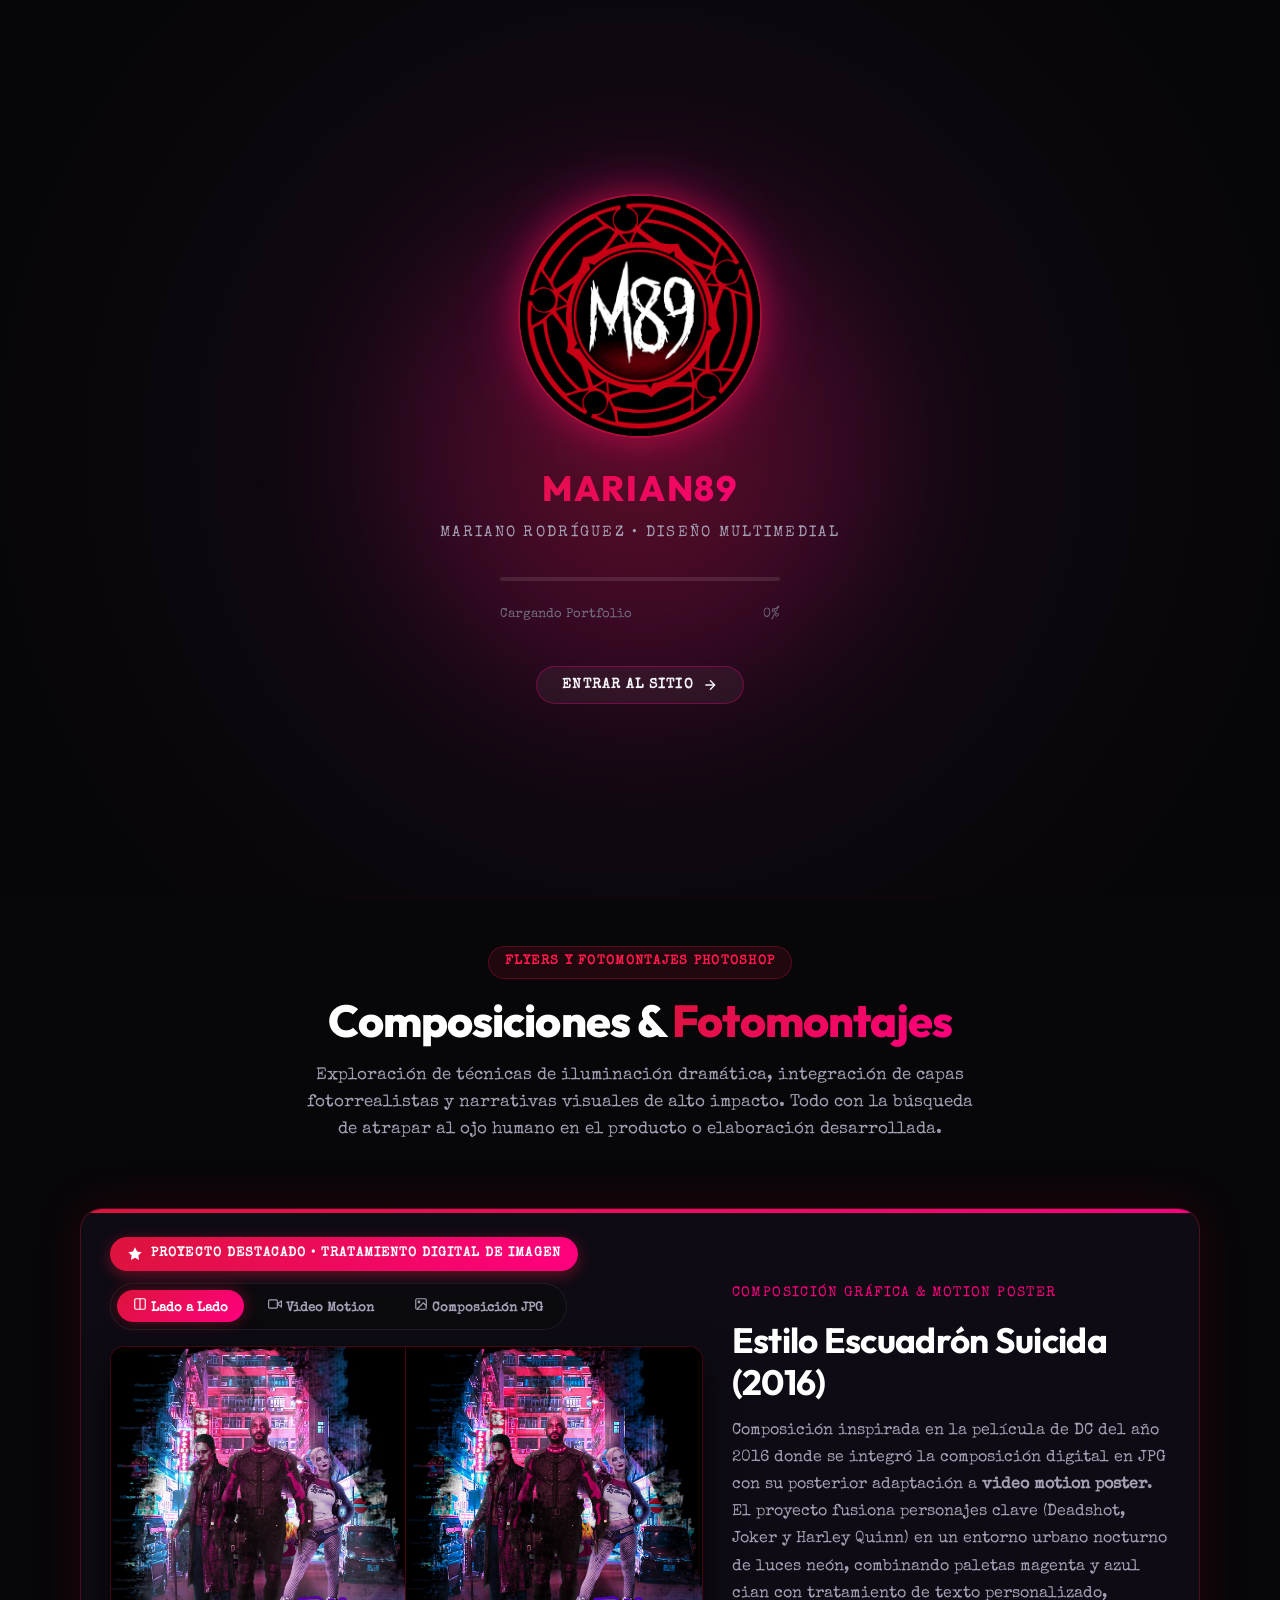
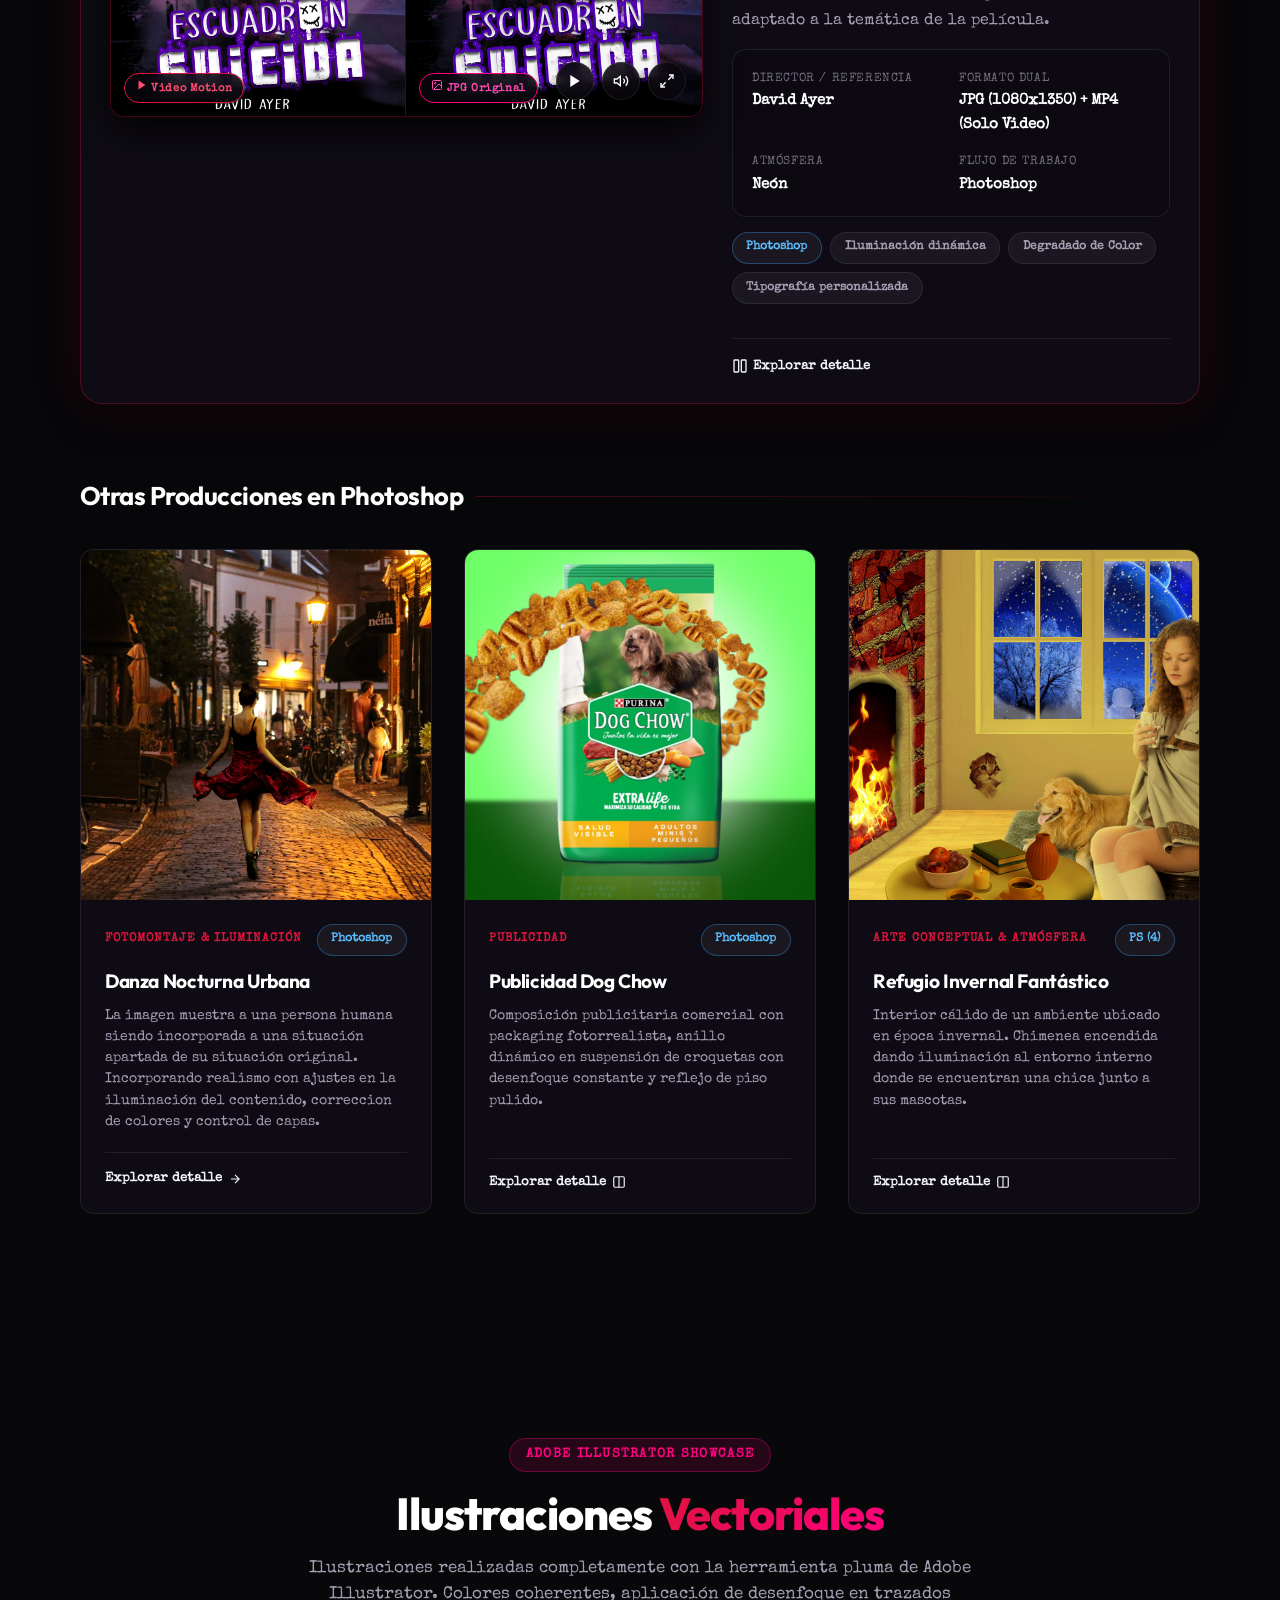
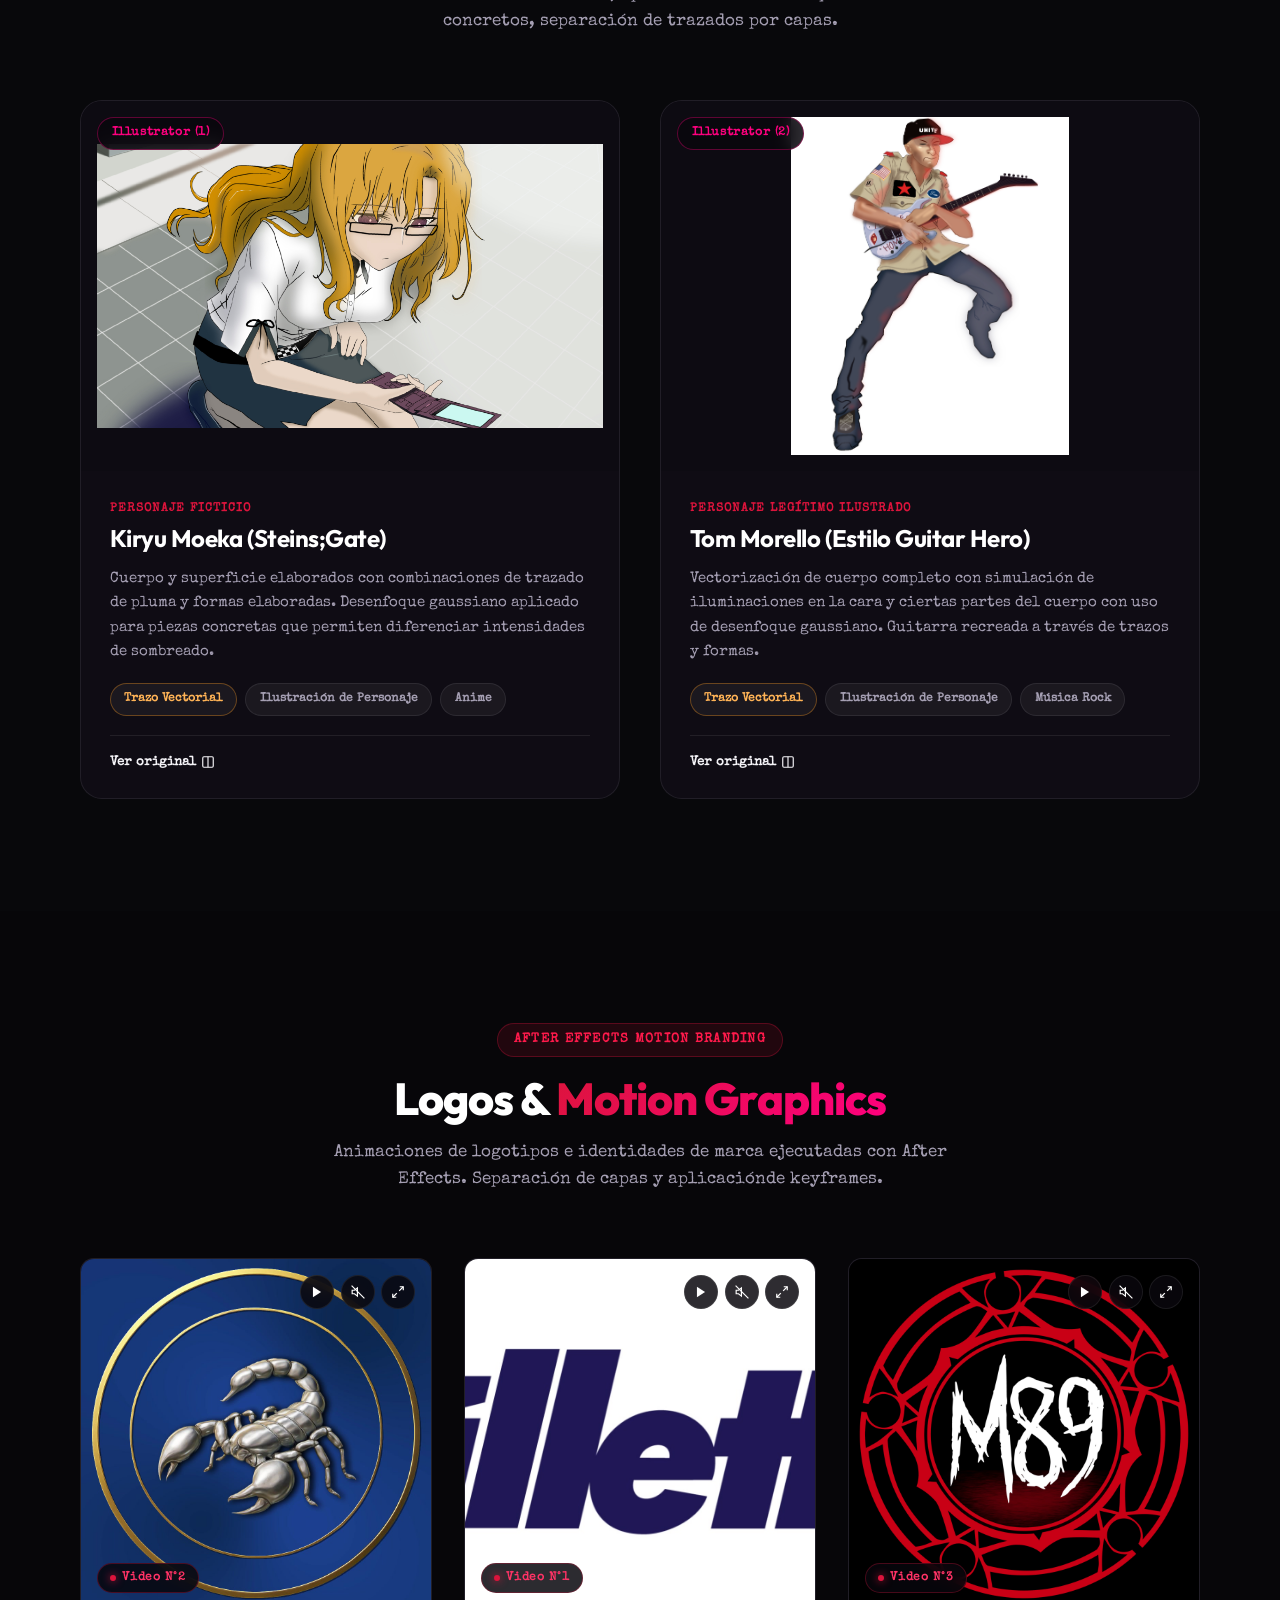
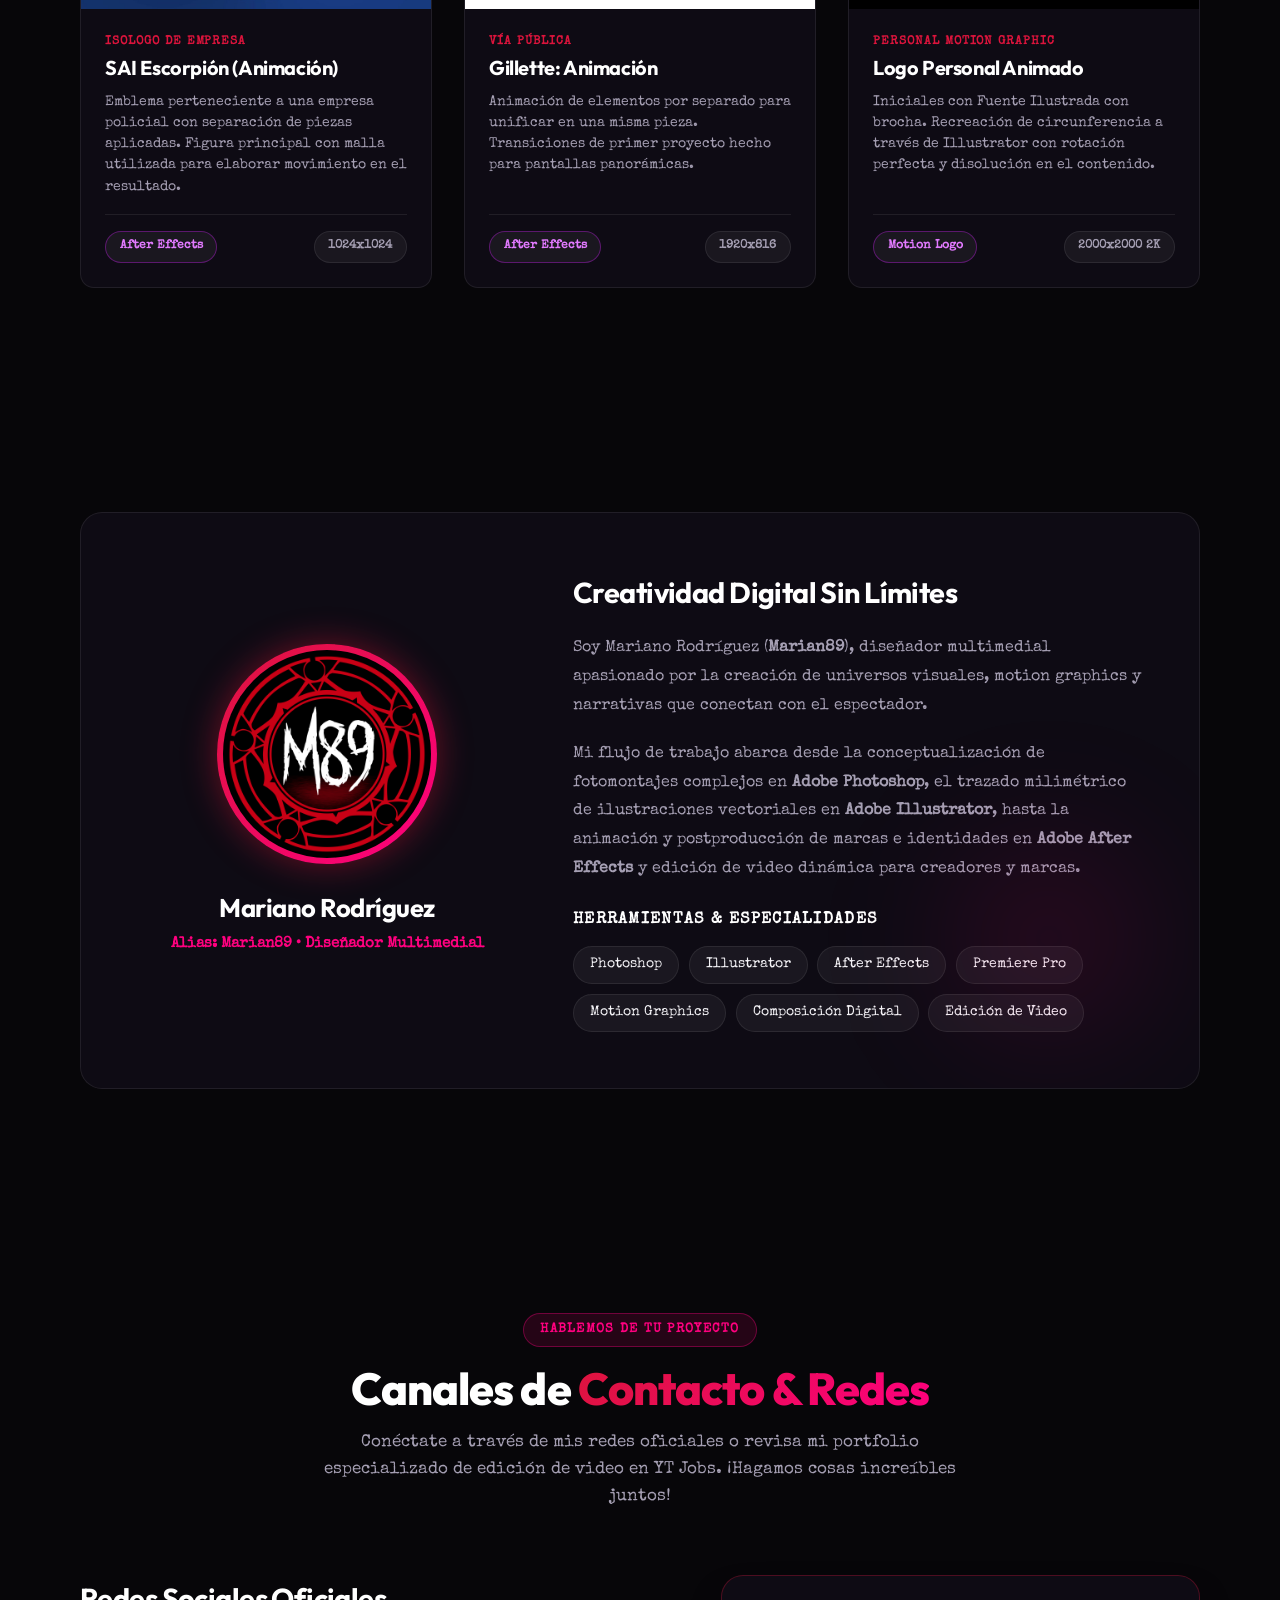
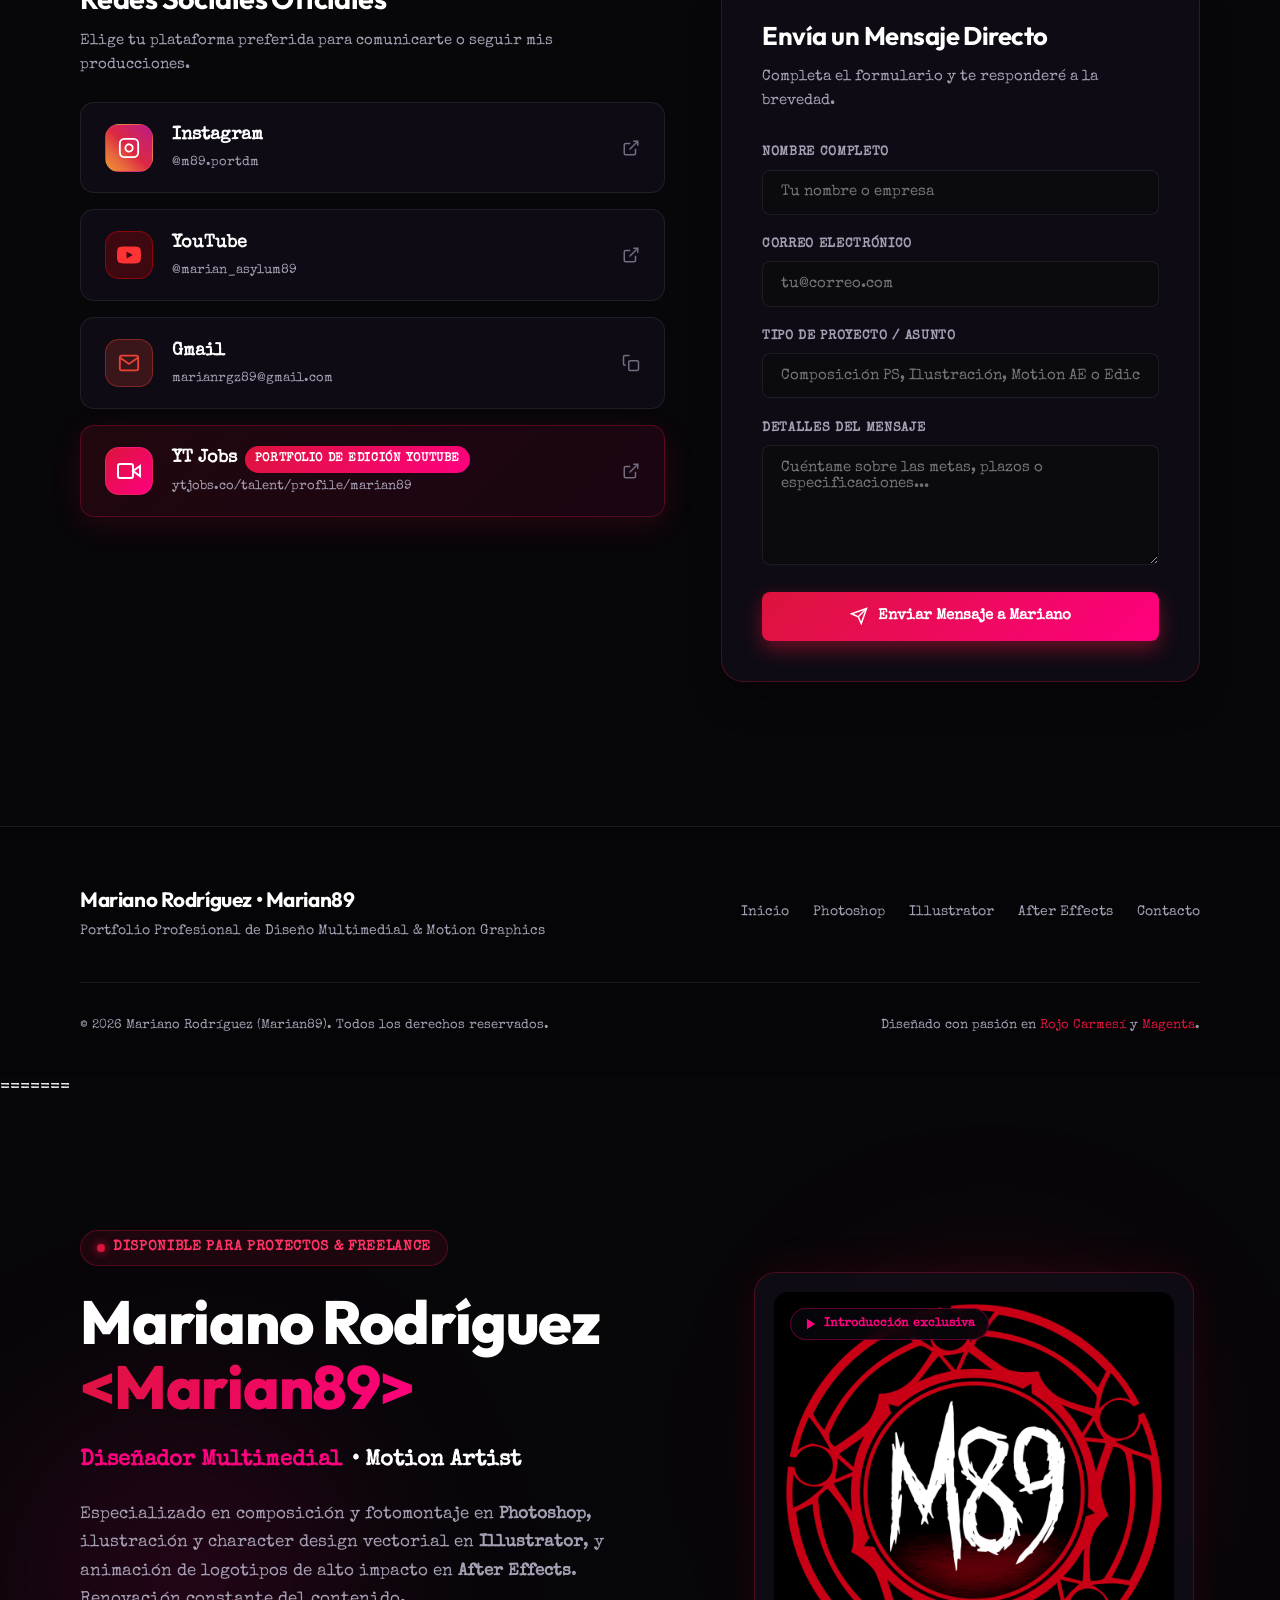
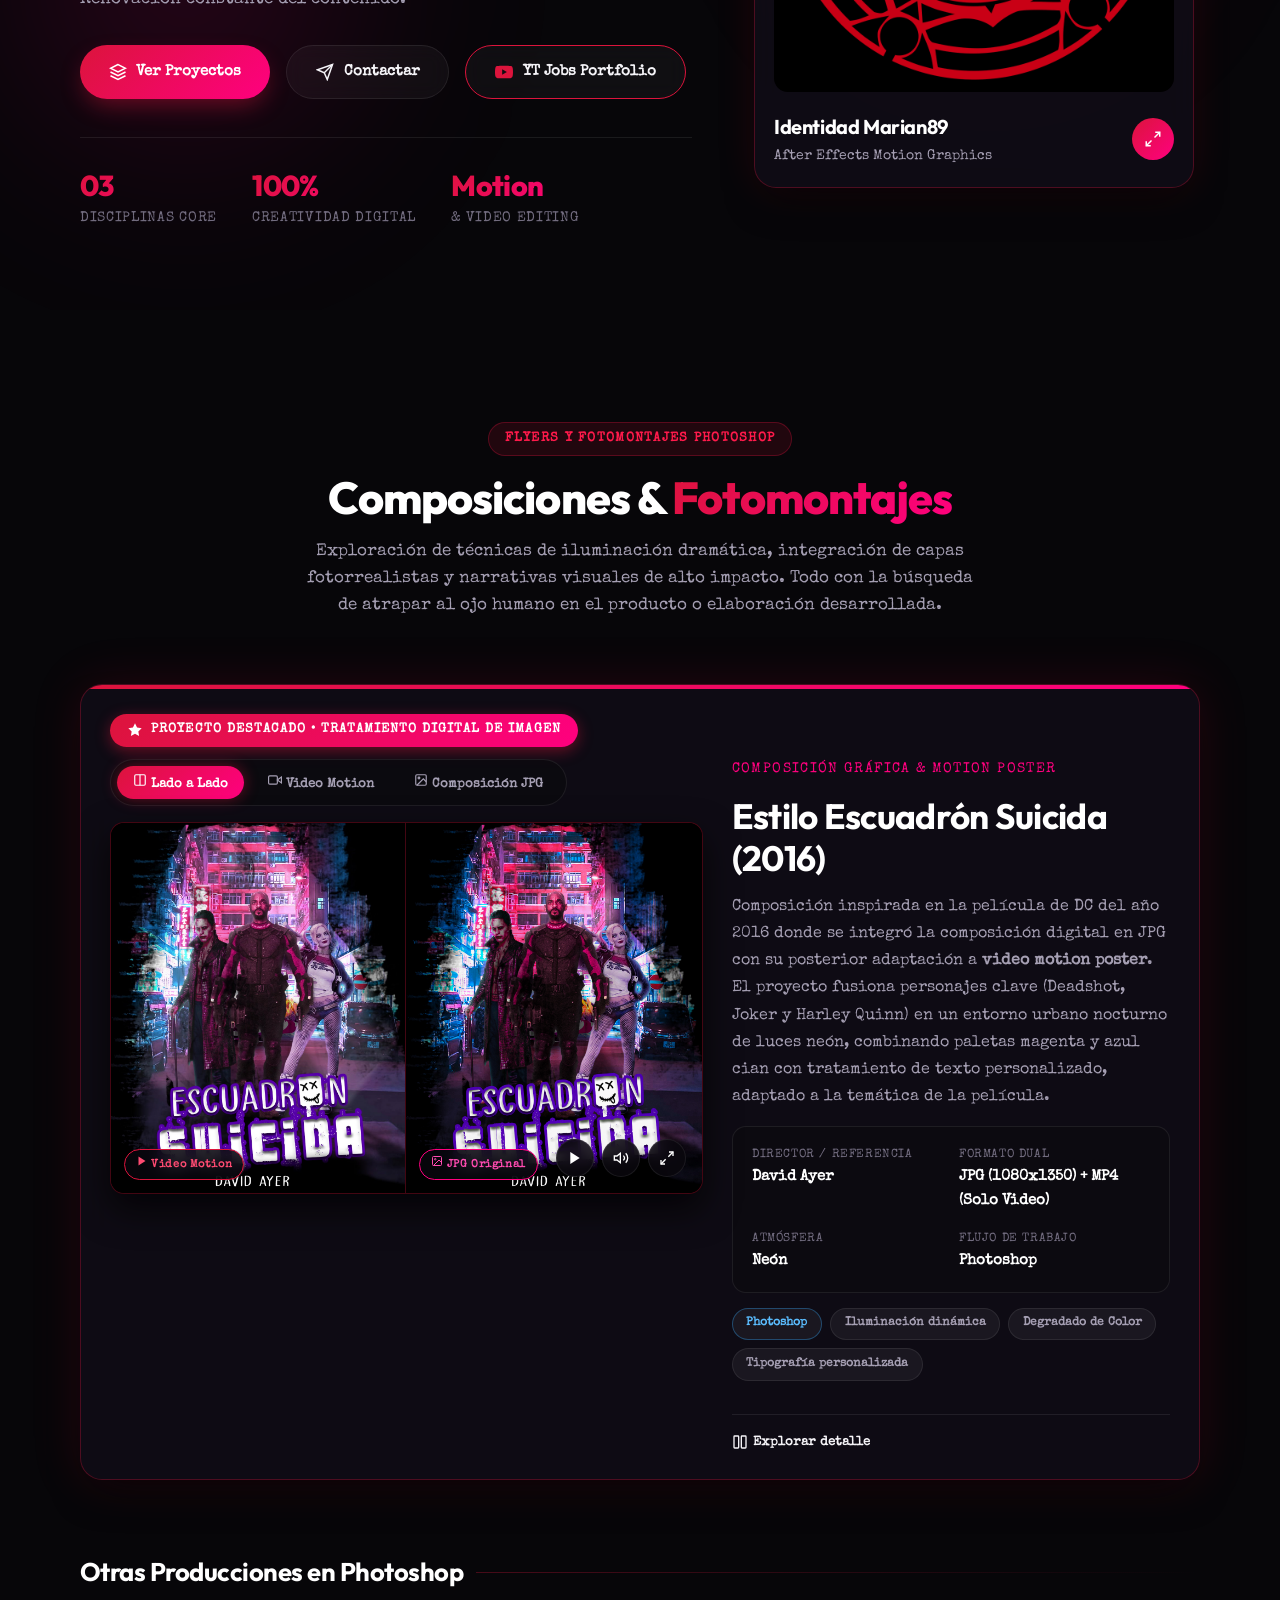
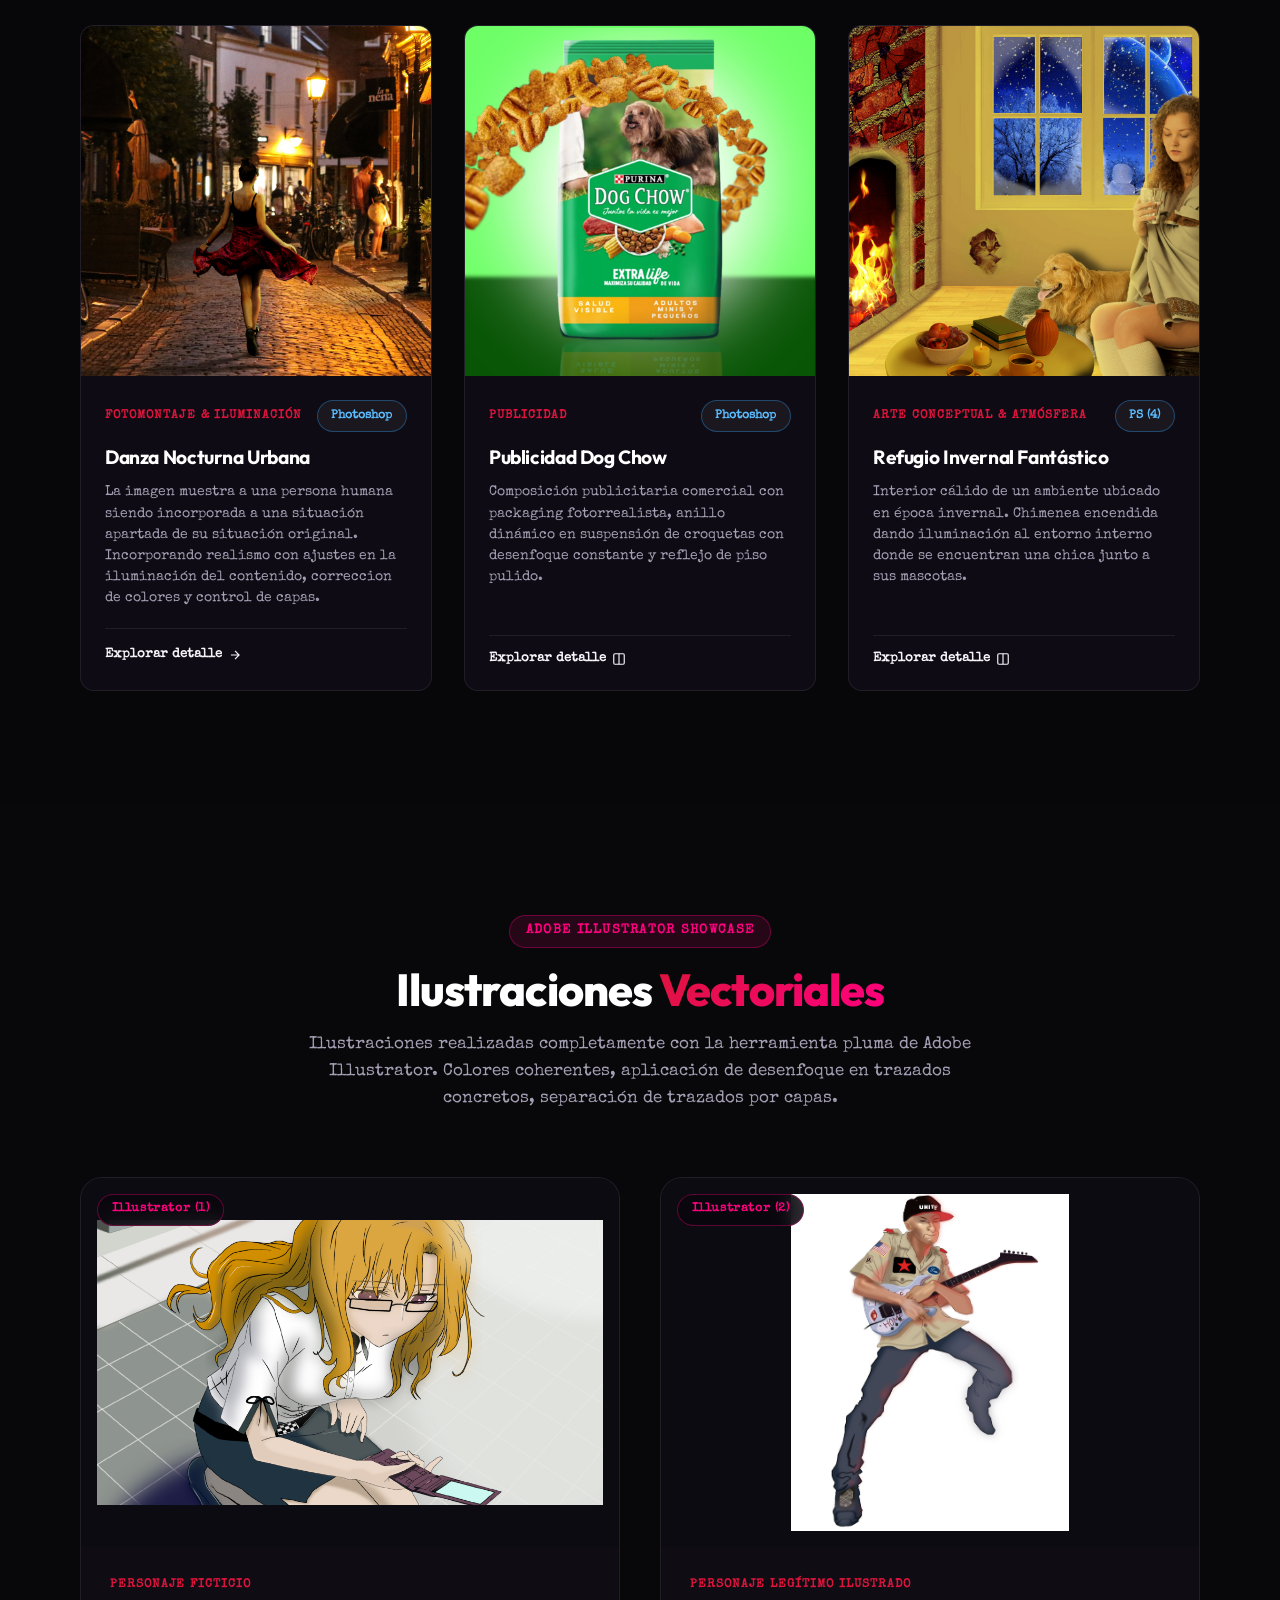
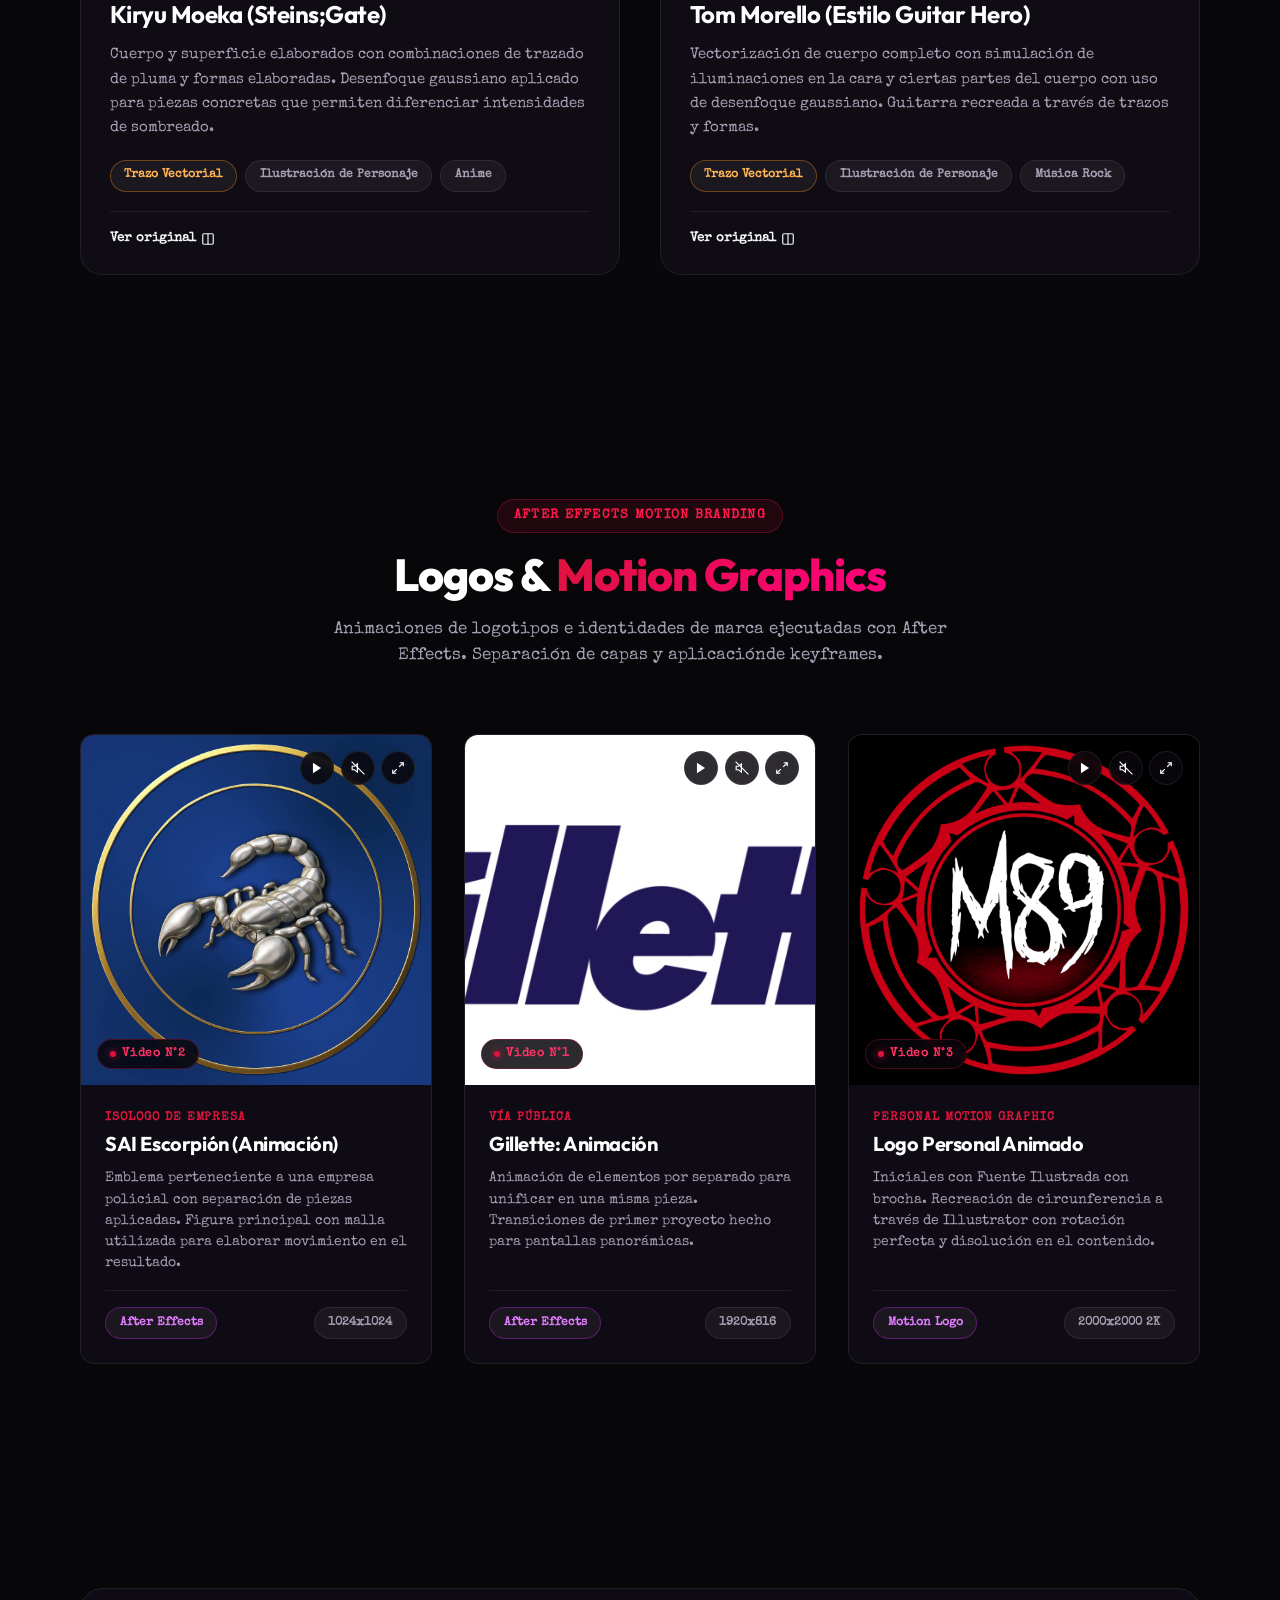
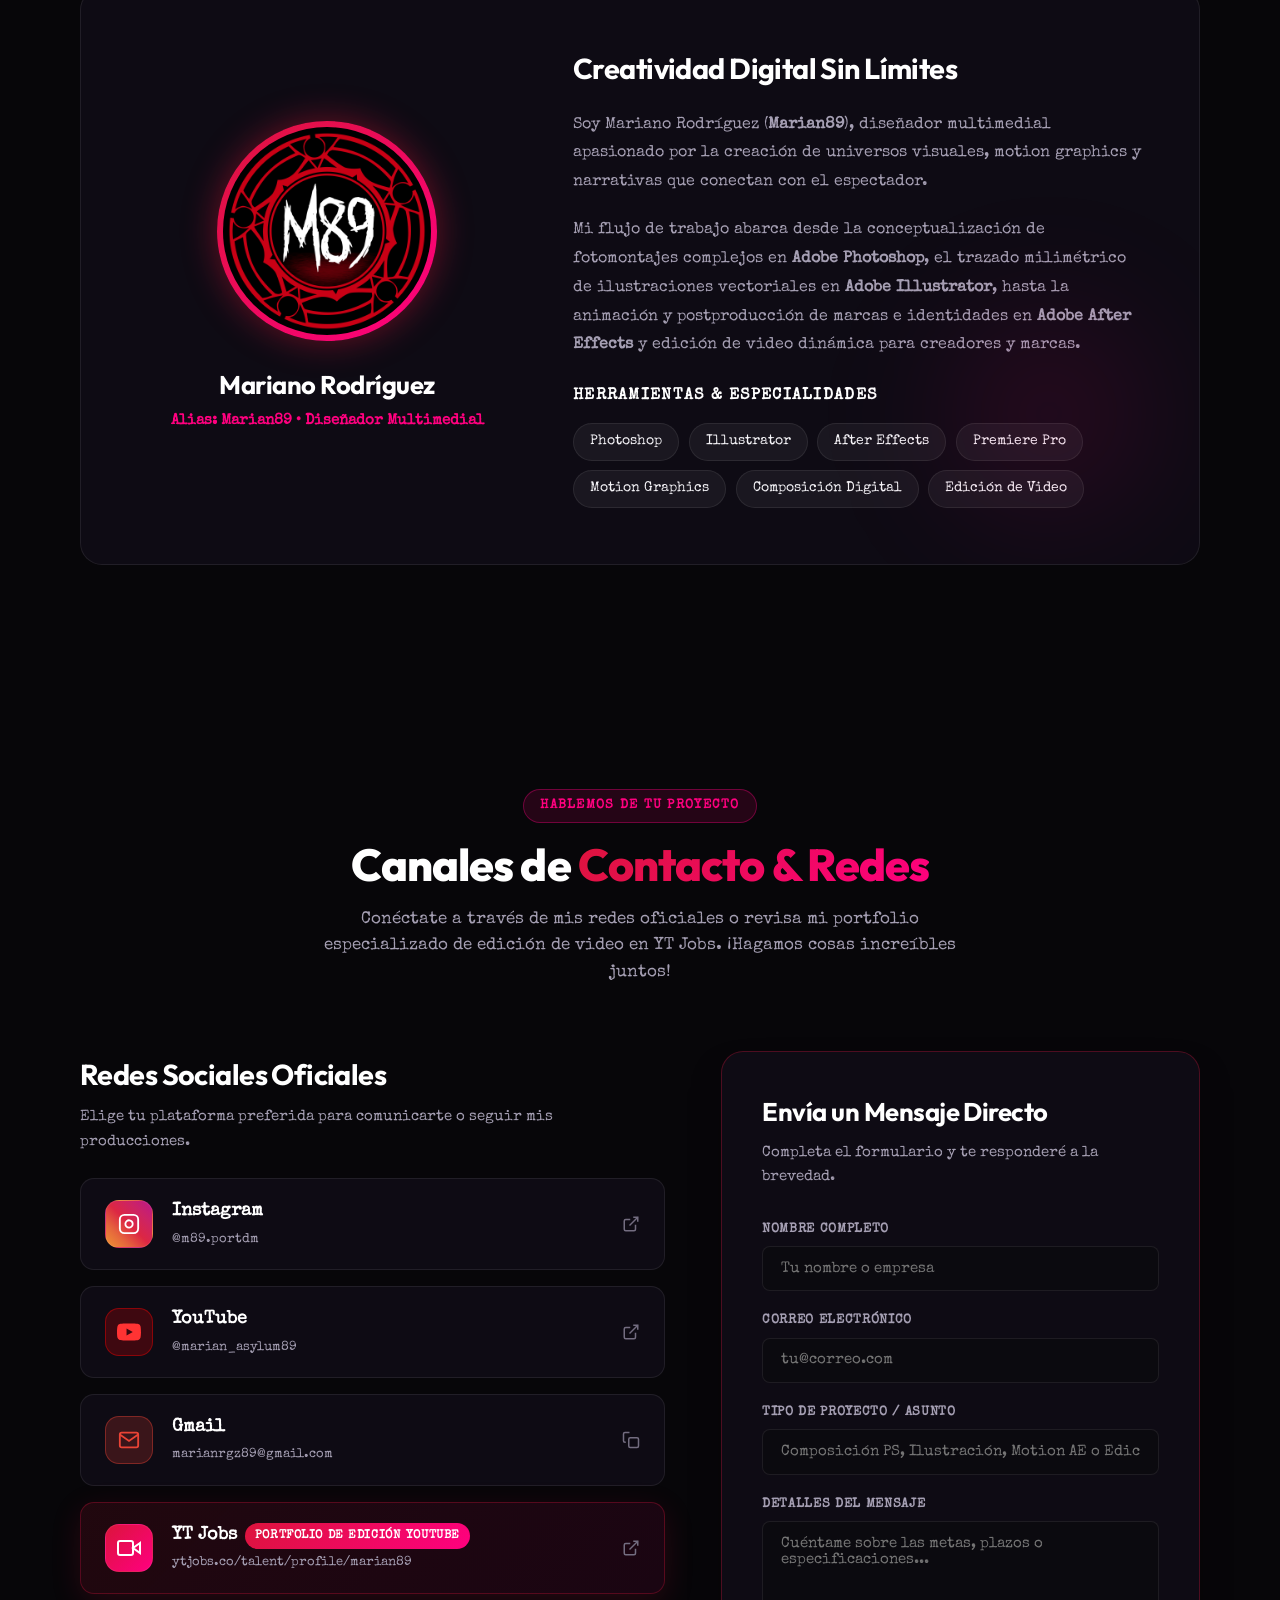
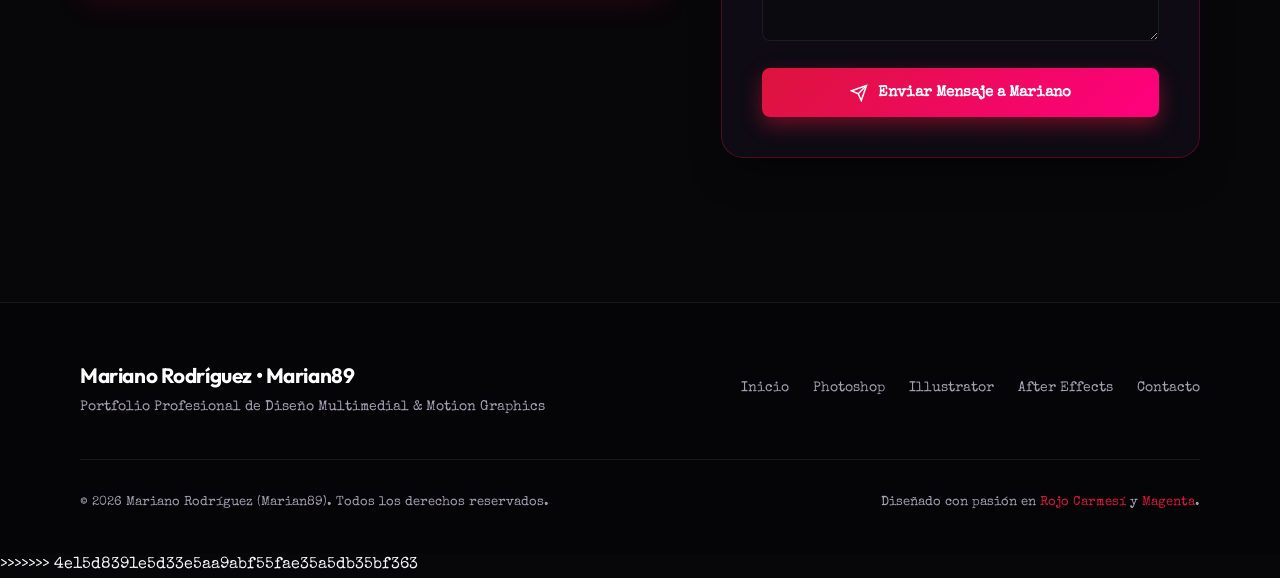
==== commit 2f74fcb4: "Merge branch 'main' of https://github.com/marianoasylum/marian89" ====
--- a/index.html
+++ b/index.html
@@ -1,3 +1,4 @@
+<<<<<<< HEAD
 <!DOCTYPE html>
 <html lang="es">
 
@@ -1159,4 +1160,1167 @@
   <script src="js/main.js"></script>
 </body>
 
+=======
+<!DOCTYPE html>
+<html lang="es">
+
+<head>
+  <meta charset="UTF-8">
+  <meta name="viewport" content="width=device-width, initial-scale=1.0">
+  <title>Mariano Rodríguez (Marian89) | Portfolio de Diseño Multimedial</title>
+  <link rel="website icon" type="png" href="img/icon.jpg">
+  <meta name="description"
+    content="Portfolio profesional de Diseño Multimedial de Mariano Rodríguez (Marian89). Especializado en composición digital en Photoshop, ilustración vectorial en Illustrator y motion graphics de logotipos en After Effects.">
+
+  <!-- Tipografías Locales (fonts/) -->
+  <link rel="preload" href="fonts/Evil%20Scratch.ttf" as="font" type="font/ttf" crossorigin>
+  <link rel="preload" href="fonts/SpecialElite-Regular.ttf" as="font" type="font/ttf" crossorigin>
+
+  <!-- Google Fonts de Respaldo -->
+  <link rel="preconnect" href="https://fonts.googleapis.com">
+  <link rel="preconnect" href="https://fonts.gstatic.com" crossorigin>
+  <link
+    href="https://fonts.googleapis.com/css2?family=Special+Elite&family=Space+Mono:wght@400;700&family=Outfit:wght@600;700;800&family=Inter:wght@400;500;600;700&display=swap"
+    rel="stylesheet">
+
+  <!-- Estilos del Portafolio -->
+  <link rel="stylesheet" href="css/styles.css">
+</head>
+
+<body>
+
+  <!-- ========================================================================
+       PANTALLA DE CARGA / INTRO DE LA WEB CON "LOGO INTRO"
+       ======================================================================== -->
+  <div id="intro-screen">
+    <div class="intro-ambient-glow"></div>
+    <div class="intro-content">
+      <div class="intro-video-wrapper">
+        <video id="intro-video" autoplay muted playsinline poster="img/thumbnails/thumb_logo_intro.png">
+          <source src="vid/video AE (3).mp4" type="video/mp4">
+          <source src="vid/Logo Intro.mp4" type="video/mp4">
+          Tu navegador no soporta el video de introducción.
+        </video>
+      </div>
+
+      <div class="intro-text-box">
+        <h2>Marian89</h2>
+        <p>Mariano Rodríguez &bull; Diseño Multimedial</p>
+      </div>
+
+      <div class="intro-loader-bar">
+        <div id="intro-loader-fill" class="intro-loader-fill"></div>
+      </div>
+      <div class="intro-loader-status">
+        <span>Cargando Portfolio</span>
+        <span id="intro-loader-percent">0%</span>
+      </div>
+
+      <div class="intro-actions">
+        <button id="btn-skip-intro" class="btn-skip-intro">
+          <span>Entrar al Sitio</span>
+          <svg class="icon-inline" width="16" height="16" viewBox="0 0 24 24" fill="none" stroke="currentColor"
+            stroke-width="2">
+            <path d="M5 12h14M12 5l7 7-7 7" />
+          </svg>
+        </button>
+      </div>
+    </div>
+  </div>
+
+  <!-- ========================================================================
+       HEADER & BARRA DE NAVEGACIÓN
+       ======================================================================== -->
+  <header class="site-header">
+    <div class="container navbar">
+      <a href="#inicio" class="nav-brand">
+        <div class="brand-badge">89</div>
+        <div class="brand-text">
+          <span class="brand-name">Mariano Rodríguez</span>
+          <span class="brand-alias">Marian89</span>
+        </div>
+      </a>
+
+      <nav>
+        <ul class="nav-menu">
+          <li><a href="#inicio" class="nav-link active">Inicio</a></li>
+          <li><a href="#photoshop" class="nav-link">Photoshop</a></li>
+          <li><a href="#illustrator" class="nav-link">Illustrator</a></li>
+          <li><a href="#after-effects" class="nav-link">After Effects</a></li>
+          <li><a href="#sobre-mi" class="nav-link">Sobre Mí</a></li>
+          <li><a href="#contacto" class="nav-link">Contacto</a></li>
+        </ul>
+      </nav>
+
+      <div class="nav-actions">
+        <button id="btn-replay-intro" class="btn-intro-replay" title="Volver a reproducir la animación de intro">
+          <svg class="icon-inline" width="14" height="14" viewBox="0 0 24 24" fill="currentColor">
+            <polygon points="5 3 19 12 5 21 5 3" />
+          </svg>
+          <span>Intro</span>
+        </button>
+        <button class="mobile-toggle" aria-label="Menú móvil">
+          <svg width="22" height="22" viewBox="0 0 24 24" fill="none" stroke="currentColor" stroke-width="2">
+            <line x1="3" y1="12" x2="21" y2="12" />
+            <line x1="3" y1="6" x2="21" y2="6" />
+            <line x1="3" y1="18" x2="21" y2="18" />
+          </svg>
+        </button>
+      </div>
+    </div>
+  </header>
+
+  <main>
+    <!-- ======================================================================
+         HERO SECTION
+         ====================================================================== -->
+    <section id="inicio" class="hero-section">
+      <div class="hero-bg-shapes">
+        <div class="shape-crimson"></div>
+        <div class="shape-magenta"></div>
+      </div>
+
+      <div class="container hero-grid">
+        <div class="hero-content">
+          <div class="hero-badge-pill">
+            <span class="pulse-dot"></span>
+            <span>Disponible para Proyectos & Freelance</span>
+          </div>
+
+          <h1 class="hero-title">
+            Mariano Rodríguez<br>
+            <span class="alias-highlight">&lt;Marian89&gt;</span>
+          </h1>
+
+          <div class="hero-subtitle">
+            <span>Diseñador Multimedial</span> &bull; Motion Artist
+          </div>
+
+          <p class="hero-description">
+            Especializado en composición y fotomontaje en <strong>Photoshop</strong>, ilustración y character design
+            vectorial en <strong>Illustrator</strong>, y animación de logotipos de alto impacto en <strong>After
+              Effects</strong>. Renovación constante del contenido.
+          </p>
+
+          <div class="hero-actions">
+            <a href="#photoshop" class="btn-primary">
+              <svg width="18" height="18" viewBox="0 0 24 24" fill="none" stroke="currentColor" stroke-width="2">
+                <polygon points="12 2 2 7 12 12 22 7 12 2" />
+                <polyline points="2 17 12 22 22 17" />
+                <polyline points="2 12 12 17 22 12" />
+              </svg>
+              <span>Ver Proyectos</span>
+            </a>
+            <a href="#contacto" class="btn-secondary">
+              <svg width="18" height="18" viewBox="0 0 24 24" fill="none" stroke="currentColor" stroke-width="2">
+                <line x1="22" y1="2" x2="11" y2="13" />
+                <polygon points="22 2 15 22 11 13 2 9 22 2" />
+              </svg>
+              <span>Contactar</span>
+            </a>
+            <a href="https://ytjobs.co/talent/profile/649735" target="_blank" rel="noopener noreferrer"
+              class="btn-secondary" style="border-color: var(--crimson);">
+              <svg width="18" height="18" viewBox="0 0 24 24" fill="currentColor" style="color: var(--crimson);">
+                <path
+                  d="M23.498 6.186a3.016 3.016 0 0 0-2.122-2.136C19.505 3.545 12 3.545 12 3.545s-7.505 0-9.377.505A3.017 3.017 0 0 0 .502 6.186C0 8.07 0 12 0 12s0 3.93.502 5.814a3.016 3.016 0 0 0 2.122 2.136c1.871.505 9.376.505 9.376.505s7.505 0 9.377-.505a3.015 3.015 0 0 0 2.122-2.136C24 15.93 24 12 24 12s0-3.93-.502-5.814zM9.545 15.568V8.432L15.818 12l-6.273 3.568z" />
+              </svg>
+              <span>YT Jobs Portfolio</span>
+            </a>
+          </div>
+
+          <div class="hero-metrics">
+            <div class="metric-item">
+              <h4>03</h4>
+              <p>Disciplinas Core</p>
+            </div>
+            <div class="metric-item">
+              <h4>100%</h4>
+              <p>Creatividad Digital</p>
+            </div>
+            <div class="metric-item">
+              <h4>Motion</h4>
+              <p>& Video Editing</p>
+            </div>
+          </div>
+        </div>
+
+        <div class="hero-visual">
+          <div class="hero-card-featured">
+            <div class="hero-card-media">
+              <video autoplay muted loop playsinline poster="img/thumbnails/thumb_logo_intro.png">
+                <source src="vid/video AE (3).mp4" type="video/mp4">
+                <source src="vid/Logo Intro.mp4" type="video/mp4">
+              </video>
+              <div class="hero-media-badge">
+                <svg width="14" height="14" viewBox="0 0 24 24" fill="currentColor">
+                  <polygon points="5 3 19 12 5 21 5 3" />
+                </svg>
+                <span>Introducción exclusiva</span>
+              </div>
+            </div>
+            <div class="hero-card-info">
+              <div>
+                <h3>Identidad Marian89</h3>
+                <p>After Effects Motion Graphics</p>
+              </div>
+              <a href="vid/video AE (3).mp4" class="btn-card-action" data-lightbox data-type="video"
+                data-src="vid/video AE (3).mp4" data-title="Marian89 - Sigil Intro Reel"
+                data-desc="Identidad visual animada de Marian89 elaborada en After Effects. La elaboración y separación de capas empezó desde Illustrator.">
+                <svg width="18" height="18" viewBox="0 0 24 24" fill="none" stroke="currentColor" stroke-width="2">
+                  <polyline points="15 3 21 3 21 9" />
+                  <polyline points="9 21 3 21 3 15" />
+                  <line x1="21" y1="3" x2="14" y2="10" />
+                  <line x1="3" y1="21" x2="10" y2="14" />
+                </svg>
+              </a>
+            </div>
+          </div>
+        </div>
+      </div>
+    </section>
+
+    <!-- ======================================================================
+         SECCIÓN 1: PHOTOSHOP (DESTACANDO PHOTOSHOP 3 + RESTO DE PRODUCCIONES)
+         ====================================================================== -->
+    <section id="photoshop" class="section">
+      <div class="container">
+        <div class="section-header">
+          <div class="section-pill">Flyers y Fotomontajes Photoshop</div>
+          <h2 class="section-title">Composiciones & <span class="text-gradient">Fotomontajes</span></h2>
+          <p class="section-description">
+            Exploración de técnicas de iluminación dramática, integración de capas fotorrealistas y narrativas visuales
+            de alto impacto. Todo con la búsqueda de atrapar al ojo humano en el producto o elaboración desarrollada.
+          </p>
+        </div>
+
+        <div class="photoshop-showcase">
+          <!-- PROYECTO DESTACADO: PHOTOSHOP 3 (VIDEO + JPG COMPOSICIÓN) -->
+          <div class="featured-ps3-card">
+            <div class="featured-badge-top">
+              <svg width="16" height="16" viewBox="0 0 24 24" fill="currentColor">
+                <polygon
+                  points="12 2 15.09 8.26 22 9.27 17 14.14 18.18 21.02 12 17.77 5.82 21.02 7 14.14 2 9.27 8.91 8.26 12 2" />
+              </svg>
+              <span>Proyecto Destacado &bull; Tratamiento Digital de Imagen</span>
+            </div>
+
+            <div class="featured-ps3-grid">
+              <!-- Visor Dual Interactivo -->
+              <div class="dual-viewer-container">
+                <div class="dual-viewer-controls">
+                  <button class="btn-dual-mode active" data-mode="split">
+                    <svg width="14" height="14" viewBox="0 0 24 24" fill="none" stroke="currentColor" stroke-width="2">
+                      <rect x="3" y="3" width="18" height="18" rx="2" ry="2" />
+                      <line x1="12" y1="3" x2="12" y2="21" />
+                    </svg>
+                    <span>Lado a Lado</span>
+                  </button>
+                  <button class="btn-dual-mode" data-mode="video">
+                    <svg width="14" height="14" viewBox="0 0 24 24" fill="none" stroke="currentColor" stroke-width="2">
+                      <polygon points="23 7 16 12 23 17 23 7" />
+                      <rect x="1" y="5" width="15" height="14" rx="2" ry="2" />
+                    </svg>
+                    <span>Video Motion</span>
+                  </button>
+                  <button class="btn-dual-mode" data-mode="jpg">
+                    <svg width="14" height="14" viewBox="0 0 24 24" fill="none" stroke="currentColor" stroke-width="2">
+                      <rect x="3" y="3" width="18" height="18" rx="2" ry="2" />
+                      <circle cx="8.5" cy="8.5" r="1.5" />
+                      <polyline points="21 15 16 10 5 21" />
+                    </svg>
+                    <span>Composición JPG</span>
+                  </button>
+                </div>
+
+                <div class="dual-media-frame">
+                  <div id="ps3-dual-display" class="dual-display-wrapper split-view">
+                    <!-- Elemento Video -->
+                    <div class="split-item item-video">
+                      <video id="ps3-video-element" loop playsinline poster="img/thumbnails/thumb_ps3_video.jpg">
+                        <source src="img/Photoshop/Photoshop (3) Video.mp4" type="video/mp4">
+                      </video>
+                      <span class="split-tag tag-video">
+                        <svg width="12" height="12" viewBox="0 0 24 24" fill="currentColor">
+                          <polygon points="5 3 19 12 5 21 5 3" />
+                        </svg>
+                        Video Motion
+                      </span>
+                    </div>
+
+                    <!-- Elemento JPG -->
+                    <div class="split-item item-jpg">
+                      <img src="img/Photoshop/Photoshop (3).jpg" alt="Photoshop 3 - Escuadrón Suicida Composición JPG">
+                      <span class="split-tag tag-jpg">
+                        <svg width="12" height="12" viewBox="0 0 24 24" fill="none" stroke="currentColor"
+                          stroke-width="2">
+                          <rect x="3" y="3" width="18" height="18" rx="2" ry="2" />
+                          <circle cx="8.5" cy="8.5" r="1.5" />
+                          <polyline points="21 15 16 10 5 21" />
+                        </svg>
+                        JPG Original
+                      </span>
+                    </div>
+                  </div>
+
+                  <!-- Controles flotantes de reproducción de video -->
+                  <div class="video-player-overlay">
+                    <button id="btn-ps3-play" class="btn-player-tool" title="Reproducir / Pausar Video">
+                      <svg class="ctrl-icon icon-play" width="16" height="16" viewBox="0 0 24 24" fill="currentColor">
+                        <polygon points="5 3 19 12 5 21 5 3" />
+                      </svg>
+                    </button>
+                    <button id="btn-ps3-audio" class="btn-player-tool" title="Activar / Desactivar Sonido">
+                      <svg class="ctrl-icon icon-audio" width="16" height="16" viewBox="0 0 24 24" fill="none"
+                        stroke="currentColor" stroke-width="2">
+                        <polygon points="11 5 6 9 2 9 2 15 6 15 11 19 11 5" />
+                        <path d="M19.07 4.93a10 10 0 0 1 0 14.14M15.54 8.46a5 5 0 0 1 0 7.07" />
+                      </svg>
+                    </button>
+                    <a href="img/Photoshop/Photoshop (3) Video.mp4" class="btn-player-tool" data-lightbox
+                      data-type="video" data-title="Escuadrón Suicida - Versión Video Motion"
+                      data-desc="Composición animada con atmósfera de neón y efectos de iluminación dinámica.">
+                      <svg width="16" height="16" viewBox="0 0 24 24" fill="none" stroke="currentColor"
+                        stroke-width="2">
+                        <polyline points="15 3 21 3 21 9" />
+                        <polyline points="9 21 3 21 3 15" />
+                        <line x1="21" y1="3" x2="14" y2="10" />
+                        <line x1="3" y1="21" x2="10" y2="14" />
+                      </svg>
+                    </a>
+                  </div>
+                </div>
+              </div>
+
+              <!-- Información y Breakdown de Photoshop 3 -->
+              <div class="featured-ps3-info">
+                <span class="tagline">Composición Gráfica & Motion Poster</span>
+                <h3>Estilo Escuadrón Suicida (2016)</h3>
+                <p class="description">
+                  Composición inspirada en la película de DC del año 2016 donde se integró la composición digital en JPG
+                  con su posterior adaptación a
+                  <strong>video motion poster</strong>. El proyecto fusiona personajes clave (Deadshot, Joker y Harley
+                  Quinn) en un entorno urbano nocturno de luces neón, combinando paletas magenta y azul cian
+                  con tratamiento de texto personalizado, adaptado a la temática de la película.
+                </p>
+
+                <div class="project-specs">
+                  <div class="spec-item">
+                    <span>Director / Referencia</span>
+                    <strong>David Ayer</strong>
+                  </div>
+                  <div class="spec-item">
+                    <span>Formato Dual</span>
+                    <strong>JPG (1080x1350) + MP4 (Solo Video)</strong>
+                  </div>
+                  <div class="spec-item">
+                    <span>Atmósfera</span>
+                    <strong>Neón</strong>
+                  </div>
+                  <div class="spec-item">
+                    <span>Flujo de Trabajo</span>
+                    <strong>Photoshop</strong>
+                  </div>
+                </div>
+
+                <div class="project-tools-badges">
+                  <span class="tool-badge ps">Photoshop</span>
+                  <span class="tool-badge">Iluminación dinámica</span>
+                  <span class="tool-badge">Degradado de Color</span>
+                  <span class="tool-badge">Tipografía personalizada</span>
+                </div>
+
+                <div class="card-footer"
+                  style="padding-top: 1.2rem; border-top: 1px solid var(--border-subtle); margin-top: 1.2rem;">
+                  <button class="card-btn-link btn-split-trigger" type="button"
+                    data-base="collages/Photoshop 3 (Collage).jpg" data-result="img/Photoshop/Photoshop (3).jpg"
+                    data-title="Escuadrón Suicida - Composición vs Material Base"
+                    data-desc="Comparación entre los materiales de referencia utilizados y la composición final inspirada en la película de DC del año 2016."
+                    data-label-base="Materiales Base (Collage)" data-label-result="Composición Final">
+                    <svg width="16" height="16" viewBox="0 0 24 24" fill="none" stroke="currentColor" stroke-width="2"
+                      stroke-linecap="round" stroke-linejoin="round">
+                      <rect x="3" y="3" width="7" height="18" rx="1" />
+                      <rect x="14" y="3" width="7" height="18" rx="1" />
+                    </svg>
+                    Explorar detalle
+                  </button>
+                </div>
+              </div>
+            </div>
+          </div>
+
+          <!-- GALERÍA DE OTRAS PRODUCCIONES EN PHOTOSHOP -->
+          <div>
+            <h3 class="ps-gallery-title">Otras Producciones en Photoshop</h3>
+            <div class="cards-grid-3">
+              <!-- Photoshop 1 -->
+              <div class="portfolio-card">
+                <div class="card-media-wrapper">
+                  <img src="img/Photoshop/Photoshop (1).jpg" alt="Danza Nocturna Callejera - Photoshop 1">
+                  <div class="card-overlay">
+                    <a href="img/Photoshop/Photoshop (1).jpg" class="btn-zoom" data-lightbox data-type="image"
+                      data-title="Danza Nocturna Urbana (Fotomontaje 1)"
+                      data-desc="Fotomontaje e iluminación cinematográfica con vestido sobre calle adoquinada de noche.">
+                      <svg width="16" height="16" viewBox="0 0 24 24" fill="none" stroke="currentColor"
+                        stroke-width="2">
+                        <circle cx="11" cy="11" r="8" />
+                        <line x1="21" y1="21" x2="16.65" y2="16.65" />
+                        <line x1="11" y1="8" x2="11" y2="14" />
+                        <line x1="8" y1="11" x2="14" y2="11" />
+                      </svg>
+                      <span>Ver Obra</span>
+                    </a>
+                  </div>
+                </div>
+                <div class="card-content">
+                  <div>
+                    <div class="card-meta">
+                      <span class="card-category">Fotomontaje & Iluminación</span>
+                      <span class="tool-badge ps">Photoshop</span>
+                    </div>
+                    <h4 class="card-title">Danza Nocturna Urbana</h4>
+                    <p class="card-desc">
+                      La imagen muestra a una persona humana siendo incorporada a una situación apartada de su situación
+                      original. Incorporando realismo con ajustes en la iluminación del contenido, correccion de colores
+                      y control de capas.
+                    </p>
+                  </div>
+                  <div class="card-footer">
+                    <span class="card-btn-link" data-lightbox data-type="image"
+                      data-src="img/Photoshop/Photoshop (1).jpg" data-title="Danza Nocturna Urbana (Photoshop 1)">
+                      Explorar detalle
+                      <svg width="14" height="14" viewBox="0 0 24 24" fill="none" stroke="currentColor"
+                        stroke-width="2">
+                        <path d="M5 12h14M12 5l7 7-7 7" />
+                      </svg>
+                    </span>
+                  </div>
+                </div>
+              </div>
+
+              <!-- Photoshop 2 -->
+              <div class="portfolio-card">
+                <div class="card-media-wrapper">
+                  <img src="img/Photoshop/Photoshop (2).jpg" alt="Purina Dog Chow Montaje Publicitario - Photoshop 2">
+                  <div class="card-overlay">
+                    <a href="img/Photoshop/Photoshop (2).jpg" class="btn-zoom" data-lightbox data-type="image"
+                      data-title="Composicion Publicitaria (Publicidad 1)"
+                      data-desc="Composicion publicitaria (Marca: Purina Dog Chow) con swirl flotante del contenido del producto clonado.">
+                      <svg width="16" height="16" viewBox="0 0 24 24" fill="none" stroke="currentColor"
+                        stroke-width="2">
+                        <circle cx="11" cy="11" r="8" />
+                        <line x1="21" y1="21" x2="16.65" y2="16.65" />
+                        <line x1="11" y1="8" x2="11" y2="14" />
+                        <line x1="8" y1="11" x2="14" y2="11" />
+                      </svg>
+                      <span>Ver Obra</span>
+                    </a>
+                  </div>
+                </div>
+                <div class="card-content">
+                  <div>
+                    <div class="card-meta">
+                      <span class="card-category">Publicidad</span>
+                      <span class="tool-badge ps">Photoshop</span>
+                    </div>
+                    <h4 class="card-title">Publicidad Dog Chow</h4>
+                    <p class="card-desc">
+                      Composición publicitaria comercial con packaging fotorrealista, anillo dinámico en suspensión de
+                      croquetas con desenfoque constante y reflejo de piso pulido.
+                    </p>
+                  </div>
+                  <div class="card-footer">
+                    <button class="card-btn-link btn-split-trigger" type="button"
+                      data-base="collages/Photoshop 1 (Collage).jpg" data-result="img/Photoshop/Photoshop (2).jpg"
+                      data-title="Publicidad Dog Chow Extra Life - Split View"
+                      data-desc="Comparativa interactiva entre el collage de materiales base (packaging, logo y croquetas) y la composición publicitaria final."
+                      data-label-base="Materiales Base (Collage)" data-label-result="Composición Publicitaria Final">
+                      <span>Explorar detalle</span>
+                      <svg width="14" height="14" viewBox="0 0 24 24" fill="none" stroke="currentColor"
+                        stroke-width="2">
+                        <rect x="3" y="3" width="18" height="18" rx="2" ry="2" />
+                        <line x1="12" y1="3" x2="12" y2="21" />
+                      </svg>
+                    </button>
+                  </div>
+                </div>
+              </div>
+
+              <!-- Photoshop 4 -->
+              <div class="portfolio-card">
+                <div class="card-media-wrapper">
+                  <img src="img/Photoshop/Photoshop (4).jpg" alt="Refugio Invernal Cálido - Photoshop 4">
+                  <div class="card-overlay">
+                    <a href="img/Photoshop/Photoshop (4).jpg" class="btn-zoom" data-lightbox data-type="image"
+                      data-title="Refugio Invernal Fantástico (Photoshop 4)"
+                      data-desc="Composición conceptual de calidez hogareña y paisaje nocturno nevado en ventana panorámica.">
+                      <svg width="16" height="16" viewBox="0 0 24 24" fill="none" stroke="currentColor"
+                        stroke-width="2">
+                        <circle cx="11" cy="11" r="8" />
+                        <line x1="21" y1="21" x2="16.65" y2="16.65" />
+                        <line x1="11" y1="8" x2="11" y2="14" />
+                        <line x1="8" y1="11" x2="14" y2="11" />
+                      </svg>
+                      <span>Ver Obra</span>
+                    </a>
+                  </div>
+                </div>
+                <div class="card-content">
+                  <div>
+                    <div class="card-meta">
+                      <span class="card-category">Arte Conceptual & Atmósfera</span>
+                      <span class="tool-badge ps">PS (4)</span>
+                    </div>
+                    <h4 class="card-title">Refugio Invernal Fantástico</h4>
+                    <p class="card-desc">
+                      Interior cálido de un ambiente ubicado en época invernal. Chimenea encendida dando iluminación al
+                      entorno interno donde se encuentran una chica junto a sus mascotas.
+                    </p>
+                  </div>
+                  <div class="card-footer">
+                    <button class="card-btn-link btn-split-trigger" type="button"
+                      data-base="collages/Photoshop 4 (Collage).jpg" data-result="img/Photoshop/Photoshop (4).jpg"
+                      data-title="Refugio Invernal Fantástico - Split View"
+                      data-desc="Comparativa interactiva entre el collage de materiales (fuego, paisaje exterior, chimenea, modelo y entorno) y el resultado digital integrado."
+                      data-label-base="Materiales Base (Collage)" data-label-result="Composición Digital Final">
+                      <span>Explorar detalle</span>
+                      <svg width="14" height="14" viewBox="0 0 24 24" fill="none" stroke="currentColor"
+                        stroke-width="2">
+                        <rect x="3" y="3" width="18" height="18" rx="2" ry="2" />
+                        <line x1="12" y1="3" x2="12" y2="21" />
+                      </svg>
+                    </button>
+                  </div>
+                </div>
+              </div>
+            </div>
+          </div>
+        </div>
+      </div>
+    </section>
+
+    <!-- ======================================================================
+         SECCIÓN 2: ILLUSTRATOR (ILUSTRACIONES ELABORADAS)
+         ====================================================================== -->
+    <section id="illustrator" class="section" style="background: rgba(12, 10, 16, 0.4);">
+      <div class="container">
+        <div class="section-header">
+          <div class="section-pill pill-magenta">Adobe Illustrator Showcase</div>
+          <h2 class="section-title">Ilustraciones <span class="text-gradient">Vectoriales</span></h2>
+          <p class="section-description">
+            Ilustraciones realizadas completamente con la herramienta pluma de Adobe Illustrator. Colores coherentes,
+            aplicación de desenfoque en trazados concretos, separación de trazados por capas.
+          </p>
+        </div>
+
+        <div class="illustrator-grid">
+          <!-- Illustrator (1) -->
+          <div class="illustrator-card">
+            <div class="illustrator-media-box">
+              <span class="illustrator-badge">Illustrator (1)</span>
+              <img src="img/Illustrator/Illustrator (1).jpg" alt="Retrato Anime Digital - Illustrator (1)">
+              <div class="card-overlay">
+                <a href="img/Illustrator/Illustrator (1).jpg" class="btn-zoom" data-lightbox data-type="image"
+                  data-title="Retrato Anime Digital - Illustrator (1)"
+                  data-desc="Ilustración vectorial con estética anime, líneas limpias, cabello rubio dinámico y flip phone retro.">
+                  <svg width="16" height="16" viewBox="0 0 24 24" fill="none" stroke="currentColor" stroke-width="2">
+                    <circle cx="11" cy="11" r="8" />
+                    <line x1="21" y1="21" x2="16.65" y2="16.65" />
+                    <line x1="11" y1="8" x2="11" y2="14" />
+                    <line x1="8" y1="11" x2="14" y2="11" />
+                  </svg>
+                  <span>Ver en Pantalla Completa</span>
+                </a>
+              </div>
+            </div>
+            <div class="illustrator-details">
+              <span class="card-category">Personaje Ficticio</span>
+              <h3>Kiryu Moeka (Steins;Gate)</h3>
+              <p>
+                Cuerpo y superficie elaborados con combinaciones de trazado de pluma y formas elaboradas. Desenfoque
+                gaussiano aplicado para piezas concretas que permiten diferenciar intensidades de sombreado.
+              </p>
+              <div class="illustration-tags">
+                <span class="tool-badge ai">Trazo Vectorial</span>
+                <span class="tool-badge">Ilustración de Personaje</span>
+                <span class="tool-badge">Anime</span>
+              </div>
+              <div class="card-footer"
+                style="padding-top: 1.2rem; border-top: 1px solid var(--border-subtle); margin-top: 1.2rem;">
+                <button class="card-btn-link btn-split-trigger" type="button"
+                  data-base="collages/Illustrator (Base 1).jpg" data-result="img/Illustrator/Illustrator (1).jpg"
+                  data-title="Retrato Anime Digital - Comparativa con Original"
+                  data-desc="Comparativa interactiva entre la imagen original de referencia y el trazado vectorial final elaborado en Adobe Illustrator."
+                  data-label-base="Imagen Original de Referencia" data-label-result="Ilustración Vectorial Final">
+                  <span>Ver original</span>
+                  <svg width="14" height="14" viewBox="0 0 24 24" fill="none" stroke="currentColor" stroke-width="2">
+                    <rect x="3" y="3" width="18" height="18" rx="2" ry="2" />
+                    <line x1="12" y1="3" x2="12" y2="21" />
+                  </svg>
+                </button>
+              </div>
+            </div>
+          </div>
+
+          <!-- Illustrator (2) -->
+          <div class="illustrator-card">
+            <div class="illustrator-media-box">
+              <span class="illustrator-badge">Illustrator (2)</span>
+              <img src="img/Illustrator/Illustrator (2).jpg" alt="Tom Morello Rebel Guitarist - Illustrator (2)">
+              <div class="card-overlay">
+                <a href="img/Illustrator/Illustrator (2).jpg" class="btn-zoom" data-lightbox data-type="image"
+                  data-title="Tom Morello: Rebel Guitarist - Illustrator (2)"
+                  data-desc="Ilustración dinámica de Tom Morello (Rage Against the Machine), gorra UNITE y guitarra Arm the Homeless.">
+                  <svg width="16" height="16" viewBox="0 0 24 24" fill="none" stroke="currentColor" stroke-width="2">
+                    <circle cx="11" cy="11" r="8" />
+                    <line x1="21" y1="21" x2="16.65" y2="16.65" />
+                    <line x1="11" y1="8" x2="11" y2="14" />
+                    <line x1="8" y1="11" x2="14" y2="11" />
+                  </svg>
+                  <span>Ver en Pantalla Completa</span>
+                </a>
+              </div>
+            </div>
+            <div class="illustrator-details">
+              <span class="card-category">Personaje Legítimo Ilustrado</span>
+              <h3>Tom Morello (Estilo Guitar Hero)</h3>
+              <p>
+                Vectorización de cuerpo completo con simulación de iluminaciones en la cara y ciertas partes del cuerpo
+                con uso de desenfoque gaussiano. Guitarra recreada a través de trazos y formas.
+              </p>
+              <div class="illustration-tags">
+                <span class="tool-badge ai">Trazo Vectorial</span>
+                <span class="tool-badge">Ilustración de Personaje</span>
+                <span class="tool-badge">Música Rock</span>
+              </div>
+              <div class="card-footer"
+                style="padding-top: 1.2rem; border-top: 1px solid var(--border-subtle); margin-top: 1.2rem;">
+                <button class="card-btn-link btn-split-trigger" type="button"
+                  data-base="collages/Illustrator (Base 2).jpg" data-result="img/Illustrator/Illustrator (2).jpg"
+                  data-title="Tom Morello: Rebel Guitarist - Comparativa con Original"
+                  data-desc="Comparativa interactiva entre el arte conceptual original de Activision/Neversoft y la ilustración vectorial elaborada en Adobe Illustrator."
+                  data-label-base="Arte Conceptual Original" data-label-result="Ilustración Vectorial Final">
+                  <span>Ver original</span>
+                  <svg width="14" height="14" viewBox="0 0 24 24" fill="none" stroke="currentColor" stroke-width="2">
+                    <rect x="3" y="3" width="18" height="18" rx="2" ry="2" />
+                    <line x1="12" y1="3" x2="12" y2="21" />
+                  </svg>
+                </button>
+              </div>
+            </div>
+          </div>
+        </div>
+      </div>
+    </section>
+
+    <!-- ======================================================================
+         SECCIÓN 3: AFTER EFFECTS (LOGOS HECHOS EN AFTER EFFECTS)
+         ====================================================================== -->
+    <section id="after-effects" class="section">
+      <div class="container">
+        <div class="section-header">
+          <div class="section-pill">After Effects Motion Branding</div>
+          <h2 class="section-title">Logos & <span class="text-gradient">Motion Graphics</span></h2>
+          <p class="section-description">
+            Animaciones de logotipos e identidades de marca ejecutadas con After Effects. Separación de capas y
+            aplicaciónde keyframes.
+          </p>
+        </div>
+
+        <div class="ae-grid">
+          <!-- Video AE (1): Escorpión Reel -->
+          <div class="ae-card">
+            <div class="ae-video-container">
+              <video loop muted playsinline poster="img/thumbnails/thumb_escorpion.jpg">
+                <source src="vid/video AE (1).mp4" type="video/mp4">
+                <source src="vid/Escorpion Reel.mp4" type="video/mp4">
+              </video>
+              <div class="ae-play-badge">
+                <span class="live-dot"></span>
+                <span>Video N°2</span>
+              </div>
+              <div class="ae-controls-overlay">
+                <button class="btn-ae-tool btn-ae-play" title="Reproducir / Pausar">
+                  <svg class="icon-play" width="14" height="14" viewBox="0 0 24 24" fill="currentColor">
+                    <polygon points="5 3 19 12 5 21 5 3" />
+                  </svg>
+                </button>
+                <button class="btn-ae-tool btn-ae-mute" title="Sonido">
+                  <svg class="icon-mute" width="14" height="14" viewBox="0 0 24 24" fill="none" stroke="currentColor"
+                    stroke-width="2">
+                    <line x1="1" y1="1" x2="23" y2="23" />
+                    <polygon points="11 5 6 9 2 9 2 15 6 15 11 19 11 5" />
+                  </svg>
+                </button>
+                <a href="vid/video AE (1).mp4" class="btn-ae-tool" data-lightbox data-type="video"
+                  data-title="Escorpión 3D Metal Reel - Video AE (1)"
+                  data-desc="Animación de logotipo 3D metálico con aros orbitales dorados y fondo azul noche profundo.">
+                  <svg width="14" height="14" viewBox="0 0 24 24" fill="none" stroke="currentColor" stroke-width="2">
+                    <polyline points="15 3 21 3 21 9" />
+                    <polyline points="9 21 3 21 3 15" />
+                    <line x1="21" y1="3" x2="14" y2="10" />
+                    <line x1="3" y1="21" x2="10" y2="14" />
+                  </svg>
+                </a>
+              </div>
+            </div>
+            <div class="ae-info">
+              <div>
+                <span class="card-category">Isologo de Empresa</span>
+                <h3>SAI Escorpión (Animación)</h3>
+                <p>
+                  Emblema perteneciente a una empresa policial con separación de piezas aplicadas. Figura principal con
+                  malla utilizada para elaborar movimiento en el resultado.
+                </p>
+              </div>
+              <div class="card-footer">
+                <span class="tool-badge ae">After Effects</span>
+                <span class="tool-badge">1024x1024</span>
+              </div>
+            </div>
+          </div>
+
+          <!-- Video AE (2): Vía Pública Gillette -->
+          <div class="ae-card">
+            <div class="ae-video-container">
+              <video loop muted playsinline poster="img/thumbnails/thumb_gillette.jpg">
+                <source src="vid/video AE (2).mp4" type="video/mp4">
+                <source src="vid/Via Pública.mp4" type="video/mp4">
+              </video>
+              <div class="ae-play-badge">
+                <span class="live-dot"></span>
+                <span>Video N°1</span>
+              </div>
+              <div class="ae-controls-overlay">
+                <button class="btn-ae-tool btn-ae-play" title="Reproducir / Pausar">
+                  <svg class="icon-play" width="14" height="14" viewBox="0 0 24 24" fill="currentColor">
+                    <polygon points="5 3 19 12 5 21 5 3" />
+                  </svg>
+                </button>
+                <button class="btn-ae-tool btn-ae-mute" title="Sonido">
+                  <svg class="icon-mute" width="14" height="14" viewBox="0 0 24 24" fill="none" stroke="currentColor"
+                    stroke-width="2">
+                    <line x1="1" y1="1" x2="23" y2="23" />
+                    <polygon points="11 5 6 9 2 9 2 15 6 15 11 19 11 5" />
+                  </svg>
+                </button>
+                <a href="vid/video AE (2).mp4" class="btn-ae-tool" data-lightbox data-type="video"
+                  data-title="Vía Pública Gillette - Video AE (2)"
+                  data-desc="Animación tipográfica y reveal de marca para pantallas led de gran formato y vía pública.">
+                  <svg width="14" height="14" viewBox="0 0 24 24" fill="none" stroke="currentColor" stroke-width="2">
+                    <polyline points="15 3 21 3 21 9" />
+                    <polyline points="9 21 3 21 3 15" />
+                    <line x1="21" y1="3" x2="14" y2="10" />
+                    <line x1="3" y1="21" x2="10" y2="14" />
+                  </svg>
+                </a>
+              </div>
+            </div>
+            <div class="ae-info">
+              <div>
+                <span class="card-category">Vía Pública</span>
+                <h3>Gillette: Animación</h3>
+                <p>
+                  Animación de elementos por separado para unificar en una misma pieza. Transiciones de primer proyecto
+                  hecho para pantallas panorámicas.
+                </p>
+              </div>
+              <div class="card-footer">
+                <span class="tool-badge ae">After Effects</span>
+                <span class="tool-badge">1920x816</span>
+              </div>
+            </div>
+          </div>
+
+          <!-- Video AE (3): Marian89 Logo Intro -->
+          <div class="ae-card">
+            <div class="ae-video-container">
+              <video loop muted playsinline poster="img/thumbnails/thumb_logo_intro.png">
+                <source src="vid/video AE (3).mp4" type="video/mp4">
+                <source src="vid/Logo Intro.mp4" type="video/mp4">
+              </video>
+              <div class="ae-play-badge">
+                <span class="live-dot"></span>
+                <span>Video N°3</span>
+              </div>
+              <div class="ae-controls-overlay">
+                <button class="btn-ae-tool btn-ae-play" title="Reproducir / Pausar">
+                  <svg class="icon-play" width="14" height="14" viewBox="0 0 24 24" fill="currentColor">
+                    <polygon points="5 3 19 12 5 21 5 3" />
+                  </svg>
+                </button>
+                <button class="btn-ae-tool btn-ae-mute" title="Sonido">
+                  <svg class="icon-mute" width="14" height="14" viewBox="0 0 24 24" fill="none" stroke="currentColor"
+                    stroke-width="2">
+                    <line x1="1" y1="1" x2="23" y2="23" />
+                    <polygon points="11 5 6 9 2 9 2 15 6 15 11 19 11 5" />
+                  </svg>
+                </button>
+                <a href="vid/video AE (3).mp4" class="btn-ae-tool" data-lightbox data-type="video"
+                  data-title="Marian89 - Sello Carmesí Logo Intro (Video AE 3)"
+                  data-desc="Animación de apertura y sigilo de Marian89 con energía carmesí y tipografía grunge.">
+                  <svg width="14" height="14" viewBox="0 0 24 24" fill="none" stroke="currentColor" stroke-width="2">
+                    <polyline points="15 3 21 3 21 9" />
+                    <polyline points="9 21 3 21 3 15" />
+                    <line x1="21" y1="3" x2="14" y2="10" />
+                    <line x1="3" y1="21" x2="10" y2="14" />
+                  </svg>
+                </a>
+              </div>
+            </div>
+            <div class="ae-info">
+              <div>
+                <span class="card-category">Personal Motion Graphic</span>
+                <h3>Logo Personal Animado</h3>
+                <p>
+                  Iniciales con Fuente Ilustrada con brocha. Recreación de circunferencia a través de Illustrator con
+                  rotación perfecta y disolución en el contenido.
+                </p>
+              </div>
+              <div class="card-footer">
+                <span class="tool-badge ae">Motion Logo</span>
+                <span class="tool-badge">2000x2000 2K</span>
+              </div>
+            </div>
+          </div>
+        </div>
+      </div>
+    </section>
+
+    <!-- ======================================================================
+         SECCIÓN 4: SOBRE MÍ / PROFILE DE MARIANO RODRÍGUEZ
+         ====================================================================== -->
+    <section id="sobre-mi" class="section">
+      <div class="container">
+        <div class="about-box">
+          <div class="about-grid">
+            <div class="about-avatar-card">
+              <div class="avatar-emblem-wrap">
+                <div class="avatar-emblem-inner">
+                  <img src="img/thumbnails/thumb_logo_intro.png" alt="Mariano Rodríguez Marian89 Emblema">
+                </div>
+              </div>
+              <h3>Mariano Rodríguez</h3>
+              <p class="role-title">Alias: Marian89 &bull; Diseñador Multimedial</p>
+            </div>
+
+            <div class="about-text">
+              <h4>Creatividad Digital Sin Límites</h4>
+              <p>
+                Soy Mariano Rodríguez (<strong>Marian89</strong>), diseñador multimedial apasionado por la creación de
+                universos visuales, motion graphics y narrativas que conectan con el espectador.
+              </p>
+              <p>
+                Mi flujo de trabajo abarca desde la conceptualización de fotomontajes complejos en <strong>Adobe
+                  Photoshop</strong>, el trazado milimétrico de ilustraciones vectoriales en <strong>Adobe
+                  Illustrator</strong>, hasta la animación y postproducción de marcas e identidades en <strong>Adobe
+                  After Effects</strong> y edición de video dinámica para creadores y marcas.
+              </p>
+
+              <div class="skills-stack-title">Herramientas & Especialidades</div>
+              <div class="skills-pill-group">
+                <span class="skill-tag">Photoshop</span>
+                <span class="skill-tag">Illustrator</span>
+                <span class="skill-tag">After Effects</span>
+                <span class="skill-tag">Premiere Pro</span>
+                <span class="skill-tag">Motion Graphics</span>
+                <span class="skill-tag">Composición Digital</span>
+                <span class="skill-tag">Edición de Video</span>
+              </div>
+            </div>
+          </div>
+        </div>
+      </div>
+    </section>
+
+    <!-- ======================================================================
+         SECCIÓN 5: CONTACTO Y REDES SOCIALES (ANTES DEL FOOTER)
+         (Instagram, Youtube, Gmail y enlace de YT Jobs)
+         ====================================================================== -->
+    <section id="contacto" class="contact-section">
+      <div class="container">
+        <div class="section-header">
+          <div class="section-pill pill-magenta">Hablemos de tu Proyecto</div>
+          <h2 class="section-title">Canales de <span class="text-gradient">Contacto & Redes</span></h2>
+          <p class="section-description">
+            Conéctate a través de mis redes oficiales o revisa mi portfolio especializado de edición de video en YT
+            Jobs. ¡Hagamos cosas increíbles juntos!
+          </p>
+        </div>
+
+        <div class="contact-layout">
+          <!-- Columna Izquierda: Redes Sociales Solicitadas -->
+          <div class="social-channels-card">
+            <div class="social-channels-header">
+              <h3>Redes Sociales Oficiales</h3>
+              <p>Elige tu plataforma preferida para comunicarte o seguir mis producciones.</p>
+            </div>
+
+            <div class="social-links-grid">
+              <!-- 1. Instagram -->
+              <a href="https://www.instagram.com/m89.portdm/" target="_blank" rel="noopener noreferrer"
+                class="social-item">
+                <div class="social-item-left">
+                  <div class="social-icon-box"
+                    style="background: linear-gradient(45deg, #f09433 0%, #e6683c 25%, #dc2743 50%, #cc2366 75%, #bc1888 100%);">
+                    <svg width="22" height="22" viewBox="0 0 24 24" fill="none" stroke="#ffffff" stroke-width="2">
+                      <rect x="2" y="2" width="20" height="20" rx="5" ry="5" />
+                      <path d="M16 11.37A4 4 0 1 1 12.63 8 4 4 0 0 1 16 11.37z" />
+                      <line x1="17.5" y1="6.5" x2="17.51" y2="6.5" />
+                    </svg>
+                  </div>
+                  <div>
+                    <div class="social-item-title">Instagram</div>
+                    <div class="social-item-subtitle">@m89.portdm</div>
+                  </div>
+                </div>
+                <div class="social-item-arrow">
+                  <svg width="18" height="18" viewBox="0 0 24 24" fill="none" stroke="currentColor" stroke-width="2">
+                    <path d="M18 13v6a2 2 0 0 1-2 2H5a2 2 0 0 1-2-2V8a2 2 0 0 1 2-2h6" />
+                    <polyline points="15 3 21 3 21 9" />
+                    <line x1="10" y1="14" x2="21" y2="3" />
+                  </svg>
+                </div>
+              </a>
+
+              <!-- 2. YouTube -->
+              <a href="https://www.youtube.com/@marian_asylum89" target="_blank" rel="noopener noreferrer"
+                class="social-item">
+                <div class="social-item-left">
+                  <div class="social-icon-box"
+                    style="background: rgba(255, 0, 0, 0.2); border-color: rgba(255, 0, 0, 0.4); color: #ff3333;">
+                    <svg width="24" height="24" viewBox="0 0 24 24" fill="currentColor">
+                      <path
+                        d="M23.498 6.186a3.016 3.016 0 0 0-2.122-2.136C19.505 3.545 12 3.545 12 3.545s-7.505 0-9.377.505A3.017 3.017 0 0 0 .502 6.186C0 8.07 0 12 0 12s0 3.93.502 5.814a3.016 3.016 0 0 0 2.122 2.136c1.871.505 9.376.505 9.376.505s7.505 0 9.377-.505a3.015 3.015 0 0 0 2.122-2.136C24 15.93 24 12 24 12s0-3.93-.502-5.814zM9.545 15.568V8.432L15.818 12l-6.273 3.568z" />
+                    </svg>
+                  </div>
+                  <div>
+                    <div class="social-item-title">YouTube</div>
+                    <div class="social-item-subtitle">@marian_asylum89</div>
+                  </div>
+                </div>
+                <div class="social-item-arrow">
+                  <svg width="18" height="18" viewBox="0 0 24 24" fill="none" stroke="currentColor" stroke-width="2">
+                    <path d="M18 13v6a2 2 0 0 1-2 2H5a2 2 0 0 1-2-2V8a2 2 0 0 1 2-2h6" />
+                    <polyline points="15 3 21 3 21 9" />
+                    <line x1="10" y1="14" x2="21" y2="3" />
+                  </svg>
+                </div>
+              </a>
+
+              <!-- 3. Gmail (Con Copiar Correo y Enlace Mailto) -->
+              <div class="social-item" style="cursor: pointer;" id="btn-copy-gmail" data-email="marianrgz89@gmail.com"
+                title="Haz clic para copiar el correo">
+                <div class="social-item-left">
+                  <div class="social-icon-box"
+                    style="background: rgba(234, 67, 53, 0.2); border-color: rgba(234, 67, 53, 0.4); color: #ea4335;">
+                    <svg width="22" height="22" viewBox="0 0 24 24" fill="none" stroke="currentColor" stroke-width="2">
+                      <path d="M4 4h16c1.1 0 2 .9 2 2v12c0 1.1-.9 2-2 2H4c-1.1 0-2-.9-2-2V6c0-1.1.9-2 2-2z" />
+                      <polyline points="22,6 12,13 2,6" />
+                    </svg>
+                  </div>
+                  <div>
+                    <div class="social-item-title">Gmail</div>
+                    <div class="social-item-subtitle">marianrgz89@gmail.com</div>
+                  </div>
+                </div>
+                <div class="social-item-arrow">
+                  <svg width="18" height="18" viewBox="0 0 24 24" fill="none" stroke="currentColor" stroke-width="2">
+                    <rect x="9" y="9" width="13" height="13" rx="2" ry="2" />
+                    <path d="M5 15H4a2 2 0 0 1-2-2V4a2 2 0 0 1 2-2h6" />
+                  </svg>
+                </div>
+              </div>
+
+              <!-- 4. YT Jobs (Portfolio de Edición de Video) - DESTACADO -->
+              <a href="https://ytjobs.co/talent/profile/649735" target="_blank" rel="noopener noreferrer"
+                class="social-item featured-ytjobs">
+                <div class="social-item-left">
+                  <div class="social-icon-box" style="background: var(--gradient-primary); color: #fff;">
+                    <svg width="24" height="24" viewBox="0 0 24 24" fill="none" stroke="currentColor" stroke-width="2">
+                      <polygon points="23 7 16 12 23 17 23 7" />
+                      <rect x="1" y="5" width="15" height="14" rx="2" ry="2" />
+                    </svg>
+                  </div>
+                  <div>
+                    <div class="social-item-title" style="display: flex; align-items: center;">
+                      YT Jobs <span class="ytjobs-pill">Portfolio de Edición Youtube</span>
+                    </div>
+                    <div class="social-item-subtitle">ytjobs.co/talent/profile/marian89</div>
+                  </div>
+                </div>
+                <div class="social-item-arrow">
+                  <svg width="18" height="18" viewBox="0 0 24 24" fill="none" stroke="currentColor" stroke-width="2">
+                    <path d="M18 13v6a2 2 0 0 1-2 2H5a2 2 0 0 1-2-2V8a2 2 0 0 1 2-2h6" />
+                    <polyline points="15 3 21 3 21 9" />
+                    <line x1="10" y1="14" x2="21" y2="3" />
+                  </svg>
+                </div>
+              </a>
+            </div>
+          </div>
+
+          <!-- Columna Derecha: Formulario de Mensaje Directo -->
+          <div class="contact-form-card">
+            <h3>Envía un Mensaje Directo</h3>
+            <p>Completa el formulario y te responderé a la brevedad.</p>
+
+            <form id="portfolio-contact-form" class="contact-form" action="https://formsubmit.co/marianrgz89@gmail.com"
+              method="POST">
+              <!-- Configuración FormSubmit para marianrgz89@gmail.com -->
+              <input type="hidden" name="_captcha" value="false">
+              <input type="hidden" name="_subject" value="Nuevo Mensaje de Contacto - Portfolio Marian89">
+              <input type="hidden" name="_template" value="table">
+              <input type="hidden" name="_next" value="#contacto">
+
+              <div class="form-group">
+                <label for="form-name" class="form-label">Nombre Completo</label>
+                <input type="text" id="form-name" name="nombre" class="form-input" placeholder="Tu nombre o empresa"
+                  required>
+              </div>
+
+              <div class="form-group">
+                <label for="form-email" class="form-label">Correo Electrónico</label>
+                <input type="email" id="form-email" name="email" class="form-input" placeholder="tu@correo.com"
+                  required>
+              </div>
+
+              <div class="form-group">
+                <label for="form-subject" class="form-label">Tipo de Proyecto / Asunto</label>
+                <input type="text" id="form-subject" name="asunto" class="form-input"
+                  placeholder="Composición PS, Ilustración, Motion AE o Edición" required>
+              </div>
+
+              <div class="form-group">
+                <label for="form-message" class="form-label">Detalles del Mensaje</label>
+                <textarea id="form-message" name="mensaje" class="form-textarea"
+                  placeholder="Cuéntame sobre las metas, plazos o especificaciones..." required></textarea>
+              </div>
+
+              <button type="submit" class="btn-submit-form">
+                <svg width="18" height="18" viewBox="0 0 24 24" fill="none" stroke="currentColor" stroke-width="2">
+                  <line x1="22" y1="2" x2="11" y2="13" />
+                  <polygon points="22 2 15 22 11 13 2 9 22 2" />
+                </svg>
+                <span>Enviar Mensaje a Mariano</span>
+              </button>
+            </form>
+          </div>
+        </div>
+      </div>
+    </section>
+  </main>
+
+  <!-- ========================================================================
+       FOOTER
+       ======================================================================== -->
+  <footer id="footer" class="site-footer">
+    <div class="container">
+      <div class="footer-top">
+        <div class="footer-brand">
+          <h4>Mariano Rodríguez &bull; Marian89</h4>
+          <p>Portfolio Profesional de Diseño Multimedial & Motion Graphics</p>
+        </div>
+
+        <ul class="footer-nav">
+          <li><a href="#inicio">Inicio</a></li>
+          <li><a href="#photoshop">Photoshop</a></li>
+          <li><a href="#illustrator">Illustrator</a></li>
+          <li><a href="#after-effects">After Effects</a></li>
+          <li><a href="#contacto">Contacto</a></li>
+        </ul>
+      </div>
+
+      <div class="footer-bottom">
+        <p>&copy; 2026 Mariano Rodríguez (Marian89). Todos los derechos reservados.</p>
+        <p class="footer-tagline">Diseñado con pasión en <span>Rojo Carmesí</span> y <span>Magenta</span>.</p>
+      </div>
+    </div>
+  </footer>
+
+  <!-- ========================================================================
+       MODAL LIGHTBOX UNIVERSAL (IMÁGENES Y VIDEOS)
+       ======================================================================== -->
+  <div id="lightbox-modal" class="lightbox-modal" aria-hidden="true" role="dialog">
+    <div class="lightbox-container">
+      <button id="btn-lightbox-close" class="btn-lightbox-close" aria-label="Cerrar vista completa">
+        <svg width="20" height="20" viewBox="0 0 24 24" fill="none" stroke="currentColor" stroke-width="2">
+          <line x1="18" y1="6" x2="6" y2="18" />
+          <line x1="6" y1="6" x2="18" y2="18" />
+        </svg>
+      </button>
+      <div id="lightbox-media" class="lightbox-media-wrapper">
+        <!-- Contenido dinámico (imagen o video) -->
+      </div>
+      <div class="lightbox-caption">
+        <h4 id="lightbox-title">Título del Proyecto</h4>
+        <p id="lightbox-desc">Descripción del proyecto</p>
+      </div>
+    </div>
+    <!-- CONTENEDOR VISTA SPLIT (COLLAGES & BASES ORIGINALES) -->
+    <div id="lightbox-split-container" class="lightbox-split-container" style="display: none;">
+      <div class="lightbox-split-header">
+        <div class="lightbox-split-title-group">
+          <h3 id="split-modal-title">Comparativa de Material & Resultado</h3>
+          <p id="split-modal-desc">Explora la composición entre el material base y la pieza final.</p>
+        </div>
+        <div class="lightbox-split-tabs">
+          <button class="btn-split-tab active" data-split-mode="split" id="tab-split-both" type="button">
+            <svg width="14" height="14" viewBox="0 0 24 24" fill="none" stroke="currentColor" stroke-width="2">
+              <rect x="3" y="3" width="18" height="18" rx="2" ry="2" />
+              <line x1="12" y1="3" x2="12" y2="21" />
+            </svg>
+            <span>Lado a Lado</span>
+          </button>
+          <button class="btn-split-tab" data-split-mode="base" id="tab-split-base" type="button">
+            <svg width="14" height="14" viewBox="0 0 24 24" fill="none" stroke="currentColor" stroke-width="2">
+              <path d="M22 19a2 2 0 0 1-2 2H4a2 2 0 0 1-2-2V5a2 2 0 0 1 2-2h5l2 3h9a2 2 0 0 1 2 2z" />
+            </svg>
+            <span id="tab-split-base-text">Material / Base</span>
+          </button>
+          <button class="btn-split-tab" data-split-mode="result" id="tab-split-result" type="button">
+            <svg width="14" height="14" viewBox="0 0 24 24" fill="none" stroke="currentColor" stroke-width="2">
+              <polygon
+                points="12 2 15.09 8.26 22 9.27 17 14.14 18.18 21.02 12 17.77 5.82 21.02 7 14.14 2 9.27 8.91 8.26 12 2" />
+            </svg>
+            <span id="tab-split-result-text">Resultado Final</span>
+          </button>
+        </div>
+        <button id="btn-split-close" class="btn-lightbox-close" style="position: static;"
+          aria-label="Cerrar vista comparativa" type="button">
+          <svg width="20" height="20" viewBox="0 0 24 24" fill="none" stroke="currentColor" stroke-width="2">
+            <line x1="18" y1="6" x2="6" y2="18" />
+            <line x1="6" y1="6" x2="18" y2="18" />
+          </svg>
+        </button>
+      </div>
+      <div id="split-body-wrapper" class="lightbox-split-body">
+        <div class="split-panel panel-base">
+          <span class="split-panel-badge badge-base" id="badge-split-base">
+            <svg width="12" height="12" viewBox="0 0 24 24" fill="none" stroke="currentColor" stroke-width="2">
+              <path d="M14 2H6a2 2 0 0 0-2 2v16a2 2 0 0 0 2 2h12a2 2 0 0 0 2-2V8z" />
+              <polyline points="14 2 14 8 20 8" />
+            </svg>
+            <span id="label-split-base">Material Base (Collage)</span>
+          </span>
+          <img id="img-split-base" src="" alt="Material Base / Referencia">
+        </div>
+        <div class="split-panel panel-result">
+          <span class="split-panel-badge badge-result" id="badge-split-result">
+            <svg width="12" height="12" viewBox="0 0 24 24" fill="none" stroke="currentColor" stroke-width="2">
+              <circle cx="12" cy="12" r="10" />
+              <polyline points="12 6 12 12 14 14" />
+            </svg>
+            <span id="label-split-result">Resultado Original</span>
+          </span>
+          <img id="img-split-result" src="" alt="Resultado Original">
+        </div>
+      </div>
+    </div>
+  </div>
+
+  <!-- Scripts -->
+  <script src="js/main.js"></script>
+</body>
+
+>>>>>>> 4e15d8391e5d33e5aa9abf55fae35a5db35bf363
 </html>
--- a/css/styles.css
+++ b/css/styles.css
@@ -1,3 +1,4 @@
+<<<<<<< HEAD
 /* ==========================================================================
    PORTFOLIO DE DISEÑO MULTIMEDIAL - MARIANO RODRÍGUEZ (MARIAN89)
    Colores estándar: Rojo Carmesí (#DC143C) y Magenta (#FF007F)
@@ -2299,3 +2300,2281 @@
     min-height: 200px;
   }
 }
+=======
+/* ==========================================================================
+   PORTFOLIO DE DISEÑO MULTIMEDIAL - MARIANO RODRÍGUEZ (MARIAN89)
+   Colores estándar: Rojo Carmesí (#DC143C) y Magenta (#FF007F)
+   ========================================================================== */
+
+/* --- Variables y Paleta de Colores --- */
+:root {
+  --crimson: #dc143c;
+  --crimson-hover: #ff1a4b;
+  --crimson-dark: #8b0020;
+  --crimson-glow: rgba(220, 20, 60, 0.45);
+  --crimson-subtle: rgba(220, 20, 60, 0.12);
+
+  --magenta: #ff007f;
+  --magenta-hover: #ff2a98;
+  --magenta-dark: #b30059;
+  --magenta-glow: rgba(255, 0, 127, 0.45);
+  --magenta-subtle: rgba(255, 0, 127, 0.12);
+
+  --gradient-primary: linear-gradient(135deg, var(--crimson) 0%, var(--magenta) 100%);
+  --gradient-glow: linear-gradient(135deg, rgba(220, 20, 60, 0.7) 0%, rgba(255, 0, 127, 0.7) 100%);
+  --gradient-dark: linear-gradient(180deg, #0b090e 0%, #130f1a 100%);
+
+  --bg-black: #070609;
+  --bg-darker: #0c0a10;
+  --bg-card: rgba(18, 14, 25, 0.75);
+  --bg-card-hover: rgba(28, 21, 38, 0.9);
+  --bg-glass: rgba(15, 12, 21, 0.85);
+
+  --border-subtle: rgba(255, 255, 255, 0.08);
+  --border-crimson: rgba(220, 20, 60, 0.3);
+  --border-magenta: rgba(255, 0, 127, 0.35);
+
+  --text-main: #f5f4f8;
+  --text-muted: #a59fb3;
+  --text-dim: #736d80;
+
+  --font-display: 'Outfit', -apple-system, BlinkMacSystemFont, 'Segoe UI', Roboto, sans-serif;
+  --font-sans: 'Inter', -apple-system, BlinkMacSystemFont, 'Segoe UI', Roboto, sans-serif;
+  --font-mono: 'Space Mono', monospace;
+
+  --radius-sm: 8px;
+  --radius-md: 14px;
+  --radius-lg: 22px;
+  --radius-full: 9999px;
+
+  --shadow-glow-crimson: 0 0 35px rgba(220, 20, 60, 0.3);
+  --shadow-glow-magenta: 0 0 35px rgba(255, 0, 127, 0.3);
+  --shadow-card: 0 20px 40px -15px rgba(0, 0, 0, 0.6);
+
+  --transition-fast: 0.2s cubic-bezier(0.4, 0, 0.2, 1);
+  --transition-normal: 0.35s cubic-bezier(0.4, 0, 0.2, 1);
+  --transition-slow: 0.6s cubic-bezier(0.4, 0, 0.2, 1);
+}
+
+/* --- Reseteo y Base --- */
+*, *::before, *::after {
+  box-sizing: border-box;
+  margin: 0;
+  padding: 0;
+}
+
+html {
+  scroll-behavior: smooth;
+  font-size: 16px;
+  background-color: var(--bg-black);
+  color: var(--text-main);
+  font-family: var(--font-sans);
+  overflow-x: hidden;
+}
+
+body {
+  line-height: 1.6;
+  min-height: 100vh;
+  position: relative;
+  background-color: var(--bg-black);
+  background-image: 
+    radial-gradient(circle at 15% 20%, rgba(220, 20, 60, 0.09) 0%, transparent 40%),
+    radial-gradient(circle at 85% 65%, rgba(255, 0, 127, 0.08) 0%, transparent 45%),
+    radial-gradient(circle at 50% 90%, rgba(139, 0, 32, 0.07) 0%, transparent 40%);
+  background-attachment: fixed;
+  color: var(--text-main);
+}
+
+/* Barra de desplazamiento */
+::-webkit-scrollbar {
+  width: 10px;
+}
+::-webkit-scrollbar-track {
+  background: var(--bg-black);
+}
+::-webkit-scrollbar-thumb {
+  background: linear-gradient(to bottom, var(--crimson), var(--magenta));
+  border-radius: var(--radius-full);
+}
+::-webkit-scrollbar-thumb:hover {
+  background: linear-gradient(to bottom, var(--crimson-hover), var(--magenta-hover));
+}
+
+/* Selección de texto */
+::selection {
+  background-color: var(--magenta);
+  color: #fff;
+}
+
+/* Tipografía base */
+h1, h2, h3, h4, h5, h6 {
+  font-family: var(--font-display);
+  font-weight: 700;
+  letter-spacing: -0.02em;
+  color: #ffffff;
+}
+
+p {
+  color: var(--text-muted);
+}
+
+a {
+  color: inherit;
+  text-decoration: none;
+  transition: color var(--transition-fast);
+}
+
+img, video {
+  max-width: 100%;
+  display: block;
+}
+
+button {
+  font-family: inherit;
+  cursor: pointer;
+  border: none;
+  background: none;
+  outline: none;
+}
+
+.container {
+  width: 90%;
+  max-width: 1280px;
+  margin: 0 auto;
+  padding: 0 1rem;
+}
+
+/* ==========================================================================
+   PANTALLA DE CARGA / INTRO SCREEN
+   ========================================================================== */
+#intro-screen {
+  position: fixed;
+  top: 0;
+  left: 0;
+  width: 100vw;
+  height: 100vh;
+  background: radial-gradient(circle at center, #1b0c1b 0%, #060508 85%);
+  z-index: 99999;
+  display: flex;
+  flex-direction: column;
+  justify-content: center;
+  align-items: center;
+  transition: opacity 0.8s cubic-bezier(0.7, 0, 0.3, 1), visibility 0.8s ease;
+  overflow: hidden;
+}
+
+#intro-screen.hide-intro {
+  opacity: 0;
+  visibility: hidden;
+  pointer-events: none;
+}
+
+.intro-ambient-glow {
+  position: absolute;
+  width: 600px;
+  height: 600px;
+  border-radius: 50%;
+  background: radial-gradient(circle, rgba(220, 20, 60, 0.35) 0%, rgba(255, 0, 127, 0.15) 50%, transparent 70%);
+  filter: blur(60px);
+  animation: pulseGlow 4s infinite alternate ease-in-out;
+  pointer-events: none;
+}
+
+@keyframes pulseGlow {
+  0% { transform: scale(0.9); opacity: 0.6; }
+  100% { transform: scale(1.15); opacity: 0.95; }
+}
+
+.intro-content {
+  position: relative;
+  z-index: 2;
+  display: flex;
+  flex-direction: column;
+  align-items: center;
+  gap: 1.5rem;
+  max-width: 550px;
+  width: 90%;
+  text-align: center;
+}
+
+.intro-video-wrapper {
+  position: relative;
+  width: 240px;
+  height: 240px;
+  border-radius: 50%;
+  overflow: hidden;
+  box-shadow: 
+    0 0 0 2px rgba(220, 20, 60, 0.5),
+    0 0 30px var(--crimson-glow),
+    0 0 60px var(--magenta-glow);
+  display: flex;
+  align-items: center;
+  justify-content: center;
+  background-color: #000;
+  animation: introAperture 1.5s cubic-bezier(0.2, 0.9, 0.3, 1);
+}
+
+@keyframes introAperture {
+  0% { transform: scale(0.4) rotate(-30deg); opacity: 0; }
+  100% { transform: scale(1) rotate(0deg); opacity: 1; }
+}
+
+#intro-video {
+  width: 100%;
+  height: 100%;
+  object-fit: cover;
+}
+
+.intro-text-box h2 {
+  font-size: 2.2rem;
+  font-weight: 800;
+  letter-spacing: 0.05em;
+  background: var(--gradient-primary);
+  -webkit-background-clip: text;
+  -webkit-text-fill-color: transparent;
+  margin-bottom: 0.3rem;
+  text-transform: uppercase;
+}
+
+.intro-text-box p {
+  color: var(--text-muted);
+  font-size: 0.95rem;
+  letter-spacing: 0.15em;
+  text-transform: uppercase;
+  font-family: var(--font-mono);
+}
+
+/* Barra de progreso de carga */
+.intro-loader-bar {
+  width: 280px;
+  height: 4px;
+  background: rgba(255, 255, 255, 0.1);
+  border-radius: var(--radius-full);
+  overflow: hidden;
+  position: relative;
+  margin-top: 0.5rem;
+}
+
+.intro-loader-fill {
+  height: 100%;
+  width: 0%;
+  background: var(--gradient-primary);
+  box-shadow: 0 0 15px var(--magenta);
+  transition: width 0.1s linear;
+}
+
+.intro-loader-status {
+  font-family: var(--font-mono);
+  font-size: 0.8rem;
+  color: var(--text-dim);
+  display: flex;
+  justify-content: space-between;
+  width: 280px;
+}
+
+.intro-actions {
+  display: flex;
+  gap: 1rem;
+  margin-top: 1rem;
+}
+
+.btn-skip-intro {
+  padding: 0.65rem 1.6rem;
+  background: rgba(255, 255, 255, 0.05);
+  border: 1px solid var(--border-magenta);
+  border-radius: var(--radius-full);
+  color: var(--text-main);
+  font-size: 0.85rem;
+  font-weight: 600;
+  letter-spacing: 0.08em;
+  text-transform: uppercase;
+  display: inline-flex;
+  align-items: center;
+  gap: 0.5rem;
+  transition: all var(--transition-fast);
+  backdrop-filter: blur(10px);
+}
+
+.btn-skip-intro:hover {
+  background: var(--gradient-primary);
+  border-color: transparent;
+  box-shadow: 0 0 25px var(--magenta-glow);
+  transform: translateY(-2px);
+}
+
+/* ==========================================================================
+   HEADER Y NAVBAR
+   ========================================================================== */
+.site-header {
+  position: fixed;
+  top: 0;
+  left: 0;
+  width: 100%;
+  z-index: 1000;
+  padding: 1.1rem 0;
+  background: rgba(8, 7, 12, 0.75);
+  backdrop-filter: blur(16px);
+  -webkit-backdrop-filter: blur(16px);
+  border-bottom: 1px solid var(--border-subtle);
+  transition: all var(--transition-normal);
+}
+
+.site-header.scrolled {
+  padding: 0.8rem 0;
+  background: rgba(8, 7, 12, 0.92);
+  border-bottom-color: var(--border-crimson);
+  box-shadow: 0 10px 30px rgba(0, 0, 0, 0.6);
+}
+
+.navbar {
+  display: flex;
+  justify-content: space-between;
+  align-items: center;
+}
+
+.nav-brand {
+  display: flex;
+  align-items: center;
+  gap: 0.8rem;
+}
+
+.brand-badge {
+  width: 40px;
+  height: 40px;
+  border-radius: 50%;
+  background: var(--gradient-primary);
+  display: flex;
+  align-items: center;
+  justify-content: center;
+  font-weight: 800;
+  font-size: 0.95rem;
+  color: #fff;
+  box-shadow: 0 0 15px var(--crimson-glow);
+  border: 1px solid rgba(255, 255, 255, 0.3);
+  transition: transform var(--transition-fast);
+}
+
+.nav-brand:hover .brand-badge {
+  transform: rotate(15deg) scale(1.05);
+}
+
+.brand-text {
+  display: flex;
+  flex-direction: column;
+}
+
+.brand-name {
+  font-size: 1.1rem;
+  font-weight: 700;
+  color: #fff;
+  letter-spacing: -0.01em;
+}
+
+.brand-alias {
+  font-size: 0.75rem;
+  font-family: var(--font-mono);
+  color: var(--magenta);
+  letter-spacing: 0.05em;
+  font-weight: 600;
+}
+
+.nav-menu {
+  display: flex;
+  align-items: center;
+  gap: 1.8rem;
+  list-style: none;
+}
+
+.nav-link {
+  font-size: 0.9rem;
+  font-weight: 500;
+  color: var(--text-muted);
+  position: relative;
+  padding: 0.3rem 0;
+  transition: color var(--transition-fast);
+}
+
+.nav-link::after {
+  content: '';
+  position: absolute;
+  bottom: 0;
+  left: 0;
+  width: 0;
+  height: 2px;
+  background: var(--gradient-primary);
+  transition: width var(--transition-normal);
+  border-radius: var(--radius-full);
+}
+
+.nav-link:hover, .nav-link.active {
+  color: #ffffff;
+}
+
+.nav-link:hover::after, .nav-link.active::after {
+  width: 100%;
+}
+
+.nav-actions {
+  display: flex;
+  align-items: center;
+  gap: 0.8rem;
+}
+
+.btn-intro-replay {
+  background: rgba(220, 20, 60, 0.12);
+  border: 1px solid var(--border-crimson);
+  color: #ff4b72;
+  padding: 0.45rem 0.9rem;
+  border-radius: var(--radius-full);
+  font-size: 0.8rem;
+  font-weight: 600;
+  display: inline-flex;
+  align-items: center;
+  gap: 0.4rem;
+  transition: all var(--transition-fast);
+}
+
+.btn-intro-replay:hover {
+  background: var(--crimson);
+  color: #fff;
+  box-shadow: 0 0 15px var(--crimson-glow);
+  transform: translateY(-1px);
+}
+
+.mobile-toggle {
+  display: none;
+  font-size: 1.5rem;
+  color: var(--text-main);
+  background: none;
+  cursor: pointer;
+}
+
+/* ==========================================================================
+   HERO SECTION
+   ========================================================================== */
+.hero-section {
+  position: relative;
+  min-height: 85vh;
+  padding: 8rem 0 5rem 0;
+  display: flex;
+  align-items: center;
+  overflow: hidden;
+}
+
+.hero-bg-shapes {
+  position: absolute;
+  top: 0;
+  left: 0;
+  width: 100%;
+  height: 100%;
+  pointer-events: none;
+  z-index: 0;
+}
+
+.shape-crimson {
+  position: absolute;
+  top: 15%;
+  right: 5%;
+  width: 450px;
+  height: 450px;
+  border-radius: 50%;
+  background: radial-gradient(circle, rgba(220, 20, 60, 0.22) 0%, transparent 70%);
+  filter: blur(80px);
+}
+
+.shape-magenta {
+  position: absolute;
+  bottom: 10%;
+  left: -5%;
+  width: 500px;
+  height: 500px;
+  border-radius: 50%;
+  background: radial-gradient(circle, rgba(255, 0, 127, 0.18) 0%, transparent 70%);
+  filter: blur(90px);
+}
+
+.hero-grid {
+  position: relative;
+  z-index: 1;
+  display: grid;
+  grid-template-columns: 1.15fr 0.85fr;
+  align-items: center;
+  gap: 3.5rem;
+}
+
+.hero-content {
+  display: flex;
+  flex-direction: column;
+  gap: 1.4rem;
+}
+
+.hero-badge-pill {
+  display: inline-flex;
+  align-items: center;
+  gap: 0.5rem;
+  padding: 0.4rem 1rem;
+  border-radius: var(--radius-full);
+  background: rgba(220, 20, 60, 0.1);
+  border: 1px solid var(--border-crimson);
+  font-size: 0.85rem;
+  font-weight: 600;
+  color: #ff3366;
+  width: fit-content;
+  letter-spacing: 0.05em;
+  text-transform: uppercase;
+}
+
+.hero-badge-pill .pulse-dot {
+  width: 8px;
+  height: 8px;
+  background-color: var(--crimson);
+  border-radius: 50%;
+  box-shadow: 0 0 10px var(--crimson);
+  animation: pulseDot 1.5s infinite;
+}
+
+@keyframes pulseDot {
+  0%, 100% { opacity: 1; transform: scale(1); }
+  50% { opacity: 0.4; transform: scale(0.8); }
+}
+
+.hero-title {
+  font-size: 3.8rem;
+  line-height: 1.08;
+  font-weight: 800;
+}
+
+.hero-title .alias-highlight {
+  background: var(--gradient-primary);
+  -webkit-background-clip: text;
+  -webkit-text-fill-color: transparent;
+  display: inline-block;
+  position: relative;
+}
+
+.hero-subtitle {
+  font-size: 1.4rem;
+  font-weight: 600;
+  color: #ffffff;
+  display: flex;
+  align-items: center;
+  gap: 0.6rem;
+}
+
+.hero-subtitle span {
+  color: var(--magenta);
+}
+
+.hero-description {
+  font-size: 1.05rem;
+  line-height: 1.7;
+  color: var(--text-muted);
+  max-width: 580px;
+}
+
+.hero-actions {
+  display: flex;
+  flex-wrap: wrap;
+  gap: 1rem;
+  margin-top: 0.5rem;
+}
+
+/* Botones principales */
+.btn-primary {
+  padding: 0.85rem 1.8rem;
+  background: var(--gradient-primary);
+  border-radius: var(--radius-full);
+  color: #ffffff;
+  font-weight: 600;
+  font-size: 0.95rem;
+  display: inline-flex;
+  align-items: center;
+  gap: 0.6rem;
+  box-shadow: 0 10px 25px -5px var(--crimson-glow);
+  transition: all var(--transition-fast);
+}
+
+.btn-primary:hover {
+  transform: translateY(-2px);
+  box-shadow: 0 15px 30px -5px var(--magenta-glow);
+  filter: brightness(1.1);
+}
+
+.btn-secondary {
+  padding: 0.85rem 1.8rem;
+  background: rgba(255, 255, 255, 0.04);
+  border: 1px solid var(--border-subtle);
+  border-radius: var(--radius-full);
+  color: var(--text-main);
+  font-weight: 600;
+  font-size: 0.95rem;
+  display: inline-flex;
+  align-items: center;
+  gap: 0.6rem;
+  backdrop-filter: blur(10px);
+  transition: all var(--transition-fast);
+}
+
+.btn-secondary:hover {
+  background: rgba(255, 255, 255, 0.08);
+  border-color: var(--border-magenta);
+  color: #fff;
+  transform: translateY(-2px);
+}
+
+.hero-metrics {
+  display: flex;
+  gap: 2.2rem;
+  margin-top: 1rem;
+  padding-top: 1.5rem;
+  border-top: 1px solid var(--border-subtle);
+}
+
+.metric-item h4 {
+  font-size: 1.8rem;
+  font-weight: 800;
+  background: var(--gradient-primary);
+  -webkit-background-clip: text;
+  -webkit-text-fill-color: transparent;
+}
+
+.metric-item p {
+  font-size: 0.85rem;
+  color: var(--text-dim);
+  text-transform: uppercase;
+  letter-spacing: 0.05em;
+}
+
+/* Visual Hero Interactivo */
+.hero-visual {
+  position: relative;
+  display: flex;
+  justify-content: center;
+  align-items: center;
+}
+
+.hero-card-featured {
+  width: 100%;
+  max-width: 440px;
+  background: var(--bg-card);
+  border-radius: var(--radius-lg);
+  border: 1px solid var(--border-crimson);
+  padding: 1.2rem;
+  box-shadow: var(--shadow-card), 0 0 40px var(--crimson-subtle);
+  backdrop-filter: blur(16px);
+  position: relative;
+  overflow: hidden;
+  transition: transform var(--transition-normal), border-color var(--transition-normal);
+}
+
+.hero-card-featured:hover {
+  transform: translateY(-6px);
+  border-color: var(--magenta);
+  box-shadow: var(--shadow-card), 0 0 50px var(--magenta-subtle);
+}
+
+.hero-card-media {
+  position: relative;
+  border-radius: var(--radius-md);
+  overflow: hidden;
+  aspect-ratio: 1 / 1;
+  background: #000;
+}
+
+.hero-card-media video {
+  width: 100%;
+  height: 100%;
+  object-fit: cover;
+}
+
+.hero-media-badge {
+  position: absolute;
+  top: 1rem;
+  left: 1rem;
+  background: rgba(8, 7, 12, 0.85);
+  border: 1px solid var(--border-magenta);
+  padding: 0.35rem 0.8rem;
+  border-radius: var(--radius-full);
+  font-size: 0.75rem;
+  font-weight: 600;
+  color: var(--magenta);
+  backdrop-filter: blur(8px);
+  display: flex;
+  align-items: center;
+  gap: 0.4rem;
+}
+
+.hero-card-info {
+  margin-top: 1.2rem;
+  display: flex;
+  justify-content: space-between;
+  align-items: center;
+}
+
+.hero-card-info h3 {
+  font-size: 1.25rem;
+  margin-bottom: 0.2rem;
+}
+
+.hero-card-info p {
+  font-size: 0.85rem;
+}
+
+.btn-card-action {
+  width: 42px;
+  height: 42px;
+  border-radius: 50%;
+  background: var(--gradient-primary);
+  color: #fff;
+  display: flex;
+  align-items: center;
+  justify-content: center;
+  font-size: 1rem;
+  transition: transform var(--transition-fast);
+}
+
+.btn-card-action:hover {
+  transform: scale(1.1);
+}
+
+/* ==========================================================================
+   SECCIONES GENERALES
+   ========================================================================== */
+.section {
+  padding: 7rem 0;
+  position: relative;
+}
+
+.section-header {
+  text-align: center;
+  max-width: 680px;
+  margin: 0 auto 4rem auto;
+}
+
+.section-pill {
+  display: inline-flex;
+  align-items: center;
+  gap: 0.5rem;
+  padding: 0.35rem 1rem;
+  border-radius: var(--radius-full);
+  background: var(--crimson-subtle);
+  border: 1px solid var(--border-crimson);
+  color: var(--crimson-hover);
+  font-size: 0.8rem;
+  font-weight: 700;
+  text-transform: uppercase;
+  letter-spacing: 0.1em;
+  margin-bottom: 1rem;
+}
+
+.section-pill.pill-magenta {
+  background: var(--magenta-subtle);
+  border-color: var(--border-magenta);
+  color: var(--magenta);
+}
+
+.section-title {
+  font-size: 2.8rem;
+  font-weight: 800;
+  margin-bottom: 1rem;
+  line-height: 1.15;
+}
+
+.section-title .text-gradient {
+  background: var(--gradient-primary);
+  -webkit-background-clip: text;
+  -webkit-text-fill-color: transparent;
+}
+
+.section-description {
+  font-size: 1.05rem;
+  color: var(--text-muted);
+}
+
+/* ==========================================================================
+   SECCIÓN 1: PHOTOSHOP (PROYECTO DESTACADO + GALERÍA)
+   ========================================================================== */
+.photoshop-showcase {
+  display: flex;
+  flex-direction: column;
+  gap: 4.5rem;
+}
+
+/* Tarjeta destacada de Photoshop 3 */
+.featured-ps3-card {
+  background: var(--bg-card);
+  border: 1px solid var(--border-crimson);
+  border-radius: var(--radius-lg);
+  padding: 1.8rem;
+  box-shadow: var(--shadow-card), 0 0 50px rgba(220, 20, 60, 0.15);
+  backdrop-filter: blur(16px);
+  position: relative;
+  overflow: hidden;
+}
+
+.featured-ps3-card::before {
+  content: '';
+  position: absolute;
+  top: 0;
+  left: 0;
+  width: 100%;
+  height: 4px;
+  background: var(--gradient-primary);
+}
+
+.featured-badge-top {
+  display: inline-flex;
+  align-items: center;
+  gap: 0.5rem;
+  background: var(--gradient-primary);
+  color: #fff;
+  padding: 0.4rem 1.1rem;
+  border-radius: var(--radius-full);
+  font-size: 0.8rem;
+  font-weight: 700;
+  text-transform: uppercase;
+  letter-spacing: 0.08em;
+  margin-bottom: 0.75rem;
+  box-shadow: 0 4px 15px var(--crimson-glow);
+}
+
+.featured-ps3-grid {
+  display: grid;
+  grid-template-columns: 1.15fr 0.85fr;
+  gap: 1.8rem;
+  align-items: start;
+}
+
+/* Visor interactivo dual (Video + JPG) */
+.dual-viewer-container {
+  position: relative;
+}
+
+.dual-viewer-controls {
+  display: flex;
+  gap: 0.5rem;
+  background: rgba(12, 10, 16, 0.8);
+  padding: 0.4rem;
+  border-radius: var(--radius-full);
+  border: 1px solid var(--border-subtle);
+  width: fit-content;
+  margin-bottom: 1rem;
+}
+
+.btn-dual-mode {
+  padding: 0.45rem 1rem;
+  font-size: 0.8rem;
+  font-weight: 600;
+  color: var(--text-muted);
+  border-radius: var(--radius-full);
+  transition: all var(--transition-fast);
+}
+
+.btn-dual-mode:hover {
+  color: #fff;
+}
+
+.btn-dual-mode.active {
+  background: var(--gradient-primary);
+  color: #fff;
+  box-shadow: 0 0 15px var(--crimson-glow);
+}
+
+.dual-media-frame {
+  position: relative;
+  border-radius: var(--radius-md);
+  overflow: hidden;
+  border: 1px solid var(--border-crimson);
+  background: #000;
+  box-shadow: 0 15px 35px rgba(0, 0, 0, 0.7);
+}
+
+/* Modos de visualización */
+.dual-display-wrapper {
+  position: relative;
+  width: 100%;
+  aspect-ratio: 4 / 5;
+  overflow: hidden;
+}
+
+.media-element {
+  position: absolute;
+  top: 0;
+  left: 0;
+  width: 100%;
+  height: 100%;
+  object-fit: cover;
+  transition: opacity 0.4s ease, transform 0.4s ease;
+}
+
+/* Modo Lado a Lado */
+.dual-display-wrapper.split-view {
+  display: flex;
+  flex-direction: row;
+}
+
+.dual-display-wrapper.split-view .split-item {
+  width: 50%;
+  height: 100%;
+  position: relative;
+  overflow: hidden;
+}
+
+.dual-display-wrapper.split-view .split-item img,
+.dual-display-wrapper.split-view .split-item video {
+  width: 100%;
+  height: 100%;
+  object-fit: cover;
+}
+
+.split-tag {
+  position: absolute;
+  bottom: 0.8rem;
+  left: 0.8rem;
+  background: rgba(8, 7, 12, 0.85);
+  border: 1px solid var(--border-subtle);
+  padding: 0.3rem 0.7rem;
+  border-radius: var(--radius-full);
+  font-size: 0.7rem;
+  font-weight: 700;
+  letter-spacing: 0.05em;
+  color: #fff;
+  backdrop-filter: blur(8px);
+  z-index: 5;
+}
+
+.split-tag.tag-video {
+  border-color: var(--crimson);
+  color: #ff4b72;
+}
+
+.split-tag.tag-jpg {
+  border-color: var(--magenta);
+  color: #ff4bb0;
+}
+
+.video-player-overlay {
+  position: absolute;
+  bottom: 1rem;
+  right: 1rem;
+  display: flex;
+  gap: 0.5rem;
+  z-index: 10;
+}
+
+.btn-player-tool {
+  width: 38px;
+  height: 38px;
+  border-radius: 50%;
+  background: rgba(10, 8, 14, 0.85);
+  border: 1px solid var(--border-subtle);
+  color: #fff;
+  display: flex;
+  align-items: center;
+  justify-content: center;
+  font-size: 0.9rem;
+  backdrop-filter: blur(8px);
+  transition: all var(--transition-fast);
+}
+
+.btn-player-tool:hover {
+  background: var(--gradient-primary);
+  border-color: transparent;
+  transform: scale(1.08);
+}
+
+/* Info del proyecto destacado */
+.featured-ps3-info {
+  display: flex;
+  flex-direction: column;
+  gap: 0.9rem;
+}
+
+.featured-ps3-info .tagline {
+  font-family: var(--font-mono);
+  font-size: 0.85rem;
+  color: var(--magenta);
+  text-transform: uppercase;
+  letter-spacing: 0.1em;
+}
+
+.featured-ps3-info h3 {
+  font-size: 2.2rem;
+  line-height: 1.2;
+}
+
+.featured-ps3-info .description {
+  font-size: 1rem;
+  line-height: 1.7;
+  color: var(--text-muted);
+}
+
+.project-specs {
+  display: grid;
+  grid-template-columns: repeat(2, 1fr);
+  gap: 1rem;
+  background: rgba(12, 10, 16, 0.6);
+  padding: 1.2rem;
+  border-radius: var(--radius-md);
+  border: 1px solid var(--border-subtle);
+}
+
+.spec-item span {
+  font-size: 0.75rem;
+  color: var(--text-dim);
+  text-transform: uppercase;
+  letter-spacing: 0.05em;
+  display: block;
+}
+
+.spec-item strong {
+  font-size: 0.95rem;
+  color: #fff;
+}
+
+.project-tools-badges {
+  display: flex;
+  flex-wrap: wrap;
+  gap: 0.5rem;
+}
+
+.tool-badge {
+  padding: 0.35rem 0.85rem;
+  border-radius: var(--radius-full);
+  font-size: 0.75rem;
+  font-weight: 600;
+  background: rgba(255, 255, 255, 0.05);
+  border: 1px solid var(--border-subtle);
+  color: var(--text-muted);
+  display: inline-flex;
+  align-items: center;
+  gap: 0.35rem;
+}
+
+.tool-badge.ps {
+  border-color: rgba(49, 168, 255, 0.35);
+  color: #5bbdff;
+}
+
+.tool-badge.ae {
+  border-color: rgba(216, 30, 255, 0.35);
+  color: #e27aff;
+}
+
+.tool-badge.ai {
+  border-color: rgba(255, 154, 30, 0.35);
+  color: #ffb356;
+}
+
+/* Galería de otras producciones de Photoshop */
+.ps-gallery-title {
+  font-size: 1.6rem;
+  margin-bottom: 2rem;
+  display: flex;
+  align-items: center;
+  gap: 0.8rem;
+}
+
+.ps-gallery-title::after {
+  content: '';
+  flex: 1;
+  height: 1px;
+  background: linear-gradient(to right, var(--border-crimson), transparent);
+}
+
+.cards-grid-3 {
+  display: grid;
+  grid-template-columns: repeat(3, 1fr);
+  gap: 2rem;
+}
+
+.portfolio-card {
+  background: var(--bg-card);
+  border: 1px solid var(--border-subtle);
+  border-radius: var(--radius-md);
+  overflow: hidden;
+  transition: all var(--transition-normal);
+  display: flex;
+  flex-direction: column;
+}
+
+.portfolio-card:hover {
+  transform: translateY(-8px);
+  border-color: var(--border-crimson);
+  box-shadow: var(--shadow-card), 0 0 35px var(--crimson-subtle);
+}
+
+.card-media-wrapper {
+  position: relative;
+  aspect-ratio: 1 / 1;
+  overflow: hidden;
+  background: #000;
+}
+
+.card-media-wrapper img,
+.card-media-wrapper video {
+  width: 100%;
+  height: 100%;
+  object-fit: cover;
+  transition: transform var(--transition-slow);
+}
+
+.portfolio-card:hover .card-media-wrapper img,
+.portfolio-card:hover .card-media-wrapper video {
+  transform: scale(1.06);
+}
+
+.card-overlay {
+  position: absolute;
+  top: 0;
+  left: 0;
+  width: 100%;
+  height: 100%;
+  background: linear-gradient(to top, rgba(8, 7, 12, 0.9) 0%, rgba(8, 7, 12, 0.2) 60%, transparent 100%);
+  opacity: 0;
+  display: flex;
+  align-items: center;
+  justify-content: center;
+  transition: opacity var(--transition-normal);
+}
+
+.portfolio-card:hover .card-overlay {
+  opacity: 1;
+}
+
+.btn-zoom {
+  padding: 0.6rem 1.2rem;
+  border-radius: var(--radius-full);
+  background: var(--gradient-primary);
+  color: #fff;
+  font-size: 0.85rem;
+  font-weight: 600;
+  display: inline-flex;
+  align-items: center;
+  gap: 0.4rem;
+  box-shadow: 0 4px 15px var(--crimson-glow);
+  transform: translateY(10px);
+  transition: transform var(--transition-normal);
+}
+
+.portfolio-card:hover .btn-zoom {
+  transform: translateY(0);
+}
+
+.card-content {
+  padding: 1.5rem;
+  display: flex;
+  flex-direction: column;
+  flex: 1;
+  justify-content: space-between;
+}
+
+.card-meta {
+  display: flex;
+  justify-content: space-between;
+  align-items: center;
+  margin-bottom: 0.6rem;
+}
+
+.card-category {
+  font-family: var(--font-mono);
+  font-size: 0.75rem;
+  color: var(--crimson);
+  text-transform: uppercase;
+  letter-spacing: 0.08em;
+  font-weight: 600;
+}
+
+.card-title {
+  font-size: 1.2rem;
+  margin-bottom: 0.6rem;
+}
+
+.card-desc {
+  font-size: 0.88rem;
+  color: var(--text-muted);
+  line-height: 1.5;
+  margin-bottom: 1.2rem;
+}
+
+.card-footer {
+  display: flex;
+  justify-content: space-between;
+  align-items: center;
+  padding-top: 1rem;
+  border-top: 1px solid var(--border-subtle);
+}
+
+.card-btn-link {
+  font-size: 0.8rem;
+  font-weight: 600;
+  color: var(--text-main);
+  display: inline-flex;
+  align-items: center;
+  gap: 0.35rem;
+  transition: color var(--transition-fast);
+}
+
+.card-btn-link:hover {
+  color: var(--magenta);
+}
+
+/* ==========================================================================
+   SECCIÓN 2: ILLUSTRATOR
+   ========================================================================== */
+.illustrator-grid {
+  display: grid;
+  grid-template-columns: repeat(2, 1fr);
+  gap: 2.5rem;
+}
+
+.illustrator-card {
+  background: var(--bg-card);
+  border: 1px solid var(--border-subtle);
+  border-radius: var(--radius-lg);
+  overflow: hidden;
+  transition: all var(--transition-normal);
+}
+
+.illustrator-card:hover {
+  transform: translateY(-8px);
+  border-color: var(--border-magenta);
+  box-shadow: var(--shadow-card), 0 0 40px var(--magenta-subtle);
+}
+
+.illustrator-media-box {
+  position: relative;
+  width: 100%;
+  aspect-ratio: 16 / 11;
+  background: #0d0b12;
+  overflow: hidden;
+  display: flex;
+  align-items: center;
+  justify-content: center;
+}
+
+.illustrator-media-box img {
+  width: 100%;
+  height: 100%;
+  object-fit: contain;
+  padding: 1rem;
+  transition: transform var(--transition-slow);
+}
+
+.illustrator-card:hover .illustrator-media-box img {
+  transform: scale(1.04);
+}
+
+.illustrator-badge {
+  position: absolute;
+  top: 1rem;
+  left: 1rem;
+  background: rgba(10, 8, 14, 0.85);
+  border: 1px solid var(--border-magenta);
+  color: var(--magenta);
+  padding: 0.35rem 0.85rem;
+  border-radius: var(--radius-full);
+  font-size: 0.75rem;
+  font-weight: 700;
+  letter-spacing: 0.05em;
+  backdrop-filter: blur(8px);
+}
+
+.illustrator-details {
+  padding: 1.8rem;
+}
+
+.illustrator-details h3 {
+  font-size: 1.5rem;
+  margin-bottom: 0.6rem;
+}
+
+.illustrator-details p {
+  font-size: 0.95rem;
+  color: var(--text-muted);
+  line-height: 1.6;
+  margin-bottom: 1.2rem;
+}
+
+.illustration-tags {
+  display: flex;
+  flex-wrap: wrap;
+  gap: 0.5rem;
+}
+
+/* ==========================================================================
+   SECCIÓN 3: AFTER EFFECTS (LOGOS ANIMADOS)
+   ========================================================================== */
+.ae-grid {
+  display: grid;
+  grid-template-columns: repeat(3, 1fr);
+  gap: 2rem;
+}
+
+.ae-card {
+  background: var(--bg-card);
+  border: 1px solid var(--border-subtle);
+  border-radius: var(--radius-md);
+  overflow: hidden;
+  transition: all var(--transition-normal);
+  display: flex;
+  flex-direction: column;
+}
+
+.ae-card:hover {
+  transform: translateY(-8px);
+  border-color: var(--crimson);
+  box-shadow: var(--shadow-card), 0 0 35px var(--crimson-subtle);
+}
+
+.ae-video-container {
+  position: relative;
+  width: 100%;
+  aspect-ratio: 1 / 1;
+  background: #000;
+  overflow: hidden;
+}
+
+.ae-video-container video {
+  width: 100%;
+  height: 100%;
+  object-fit: cover;
+}
+
+.ae-play-badge {
+  position: absolute;
+  bottom: 1rem;
+  left: 1rem;
+  background: rgba(8, 7, 12, 0.85);
+  border: 1px solid var(--border-crimson);
+  color: #ff3366;
+  padding: 0.3rem 0.75rem;
+  border-radius: var(--radius-full);
+  font-size: 0.72rem;
+  font-weight: 700;
+  letter-spacing: 0.05em;
+  backdrop-filter: blur(8px);
+  display: flex;
+  align-items: center;
+  gap: 0.4rem;
+}
+
+.ae-play-badge .live-dot {
+  width: 6px;
+  height: 6px;
+  border-radius: 50%;
+  background: var(--crimson);
+  box-shadow: 0 0 8px var(--crimson);
+}
+
+.ae-controls-overlay {
+  position: absolute;
+  top: 1rem;
+  right: 1rem;
+  display: flex;
+  gap: 0.4rem;
+}
+
+.btn-ae-tool {
+  width: 34px;
+  height: 34px;
+  border-radius: 50%;
+  background: rgba(10, 8, 14, 0.85);
+  border: 1px solid var(--border-subtle);
+  color: #fff;
+  display: flex;
+  align-items: center;
+  justify-content: center;
+  font-size: 0.8rem;
+  backdrop-filter: blur(8px);
+  transition: all var(--transition-fast);
+}
+
+.btn-ae-tool:hover {
+  background: var(--gradient-primary);
+  border-color: transparent;
+  transform: scale(1.1);
+}
+
+.ae-info {
+  padding: 1.5rem;
+  display: flex;
+  flex-direction: column;
+  flex: 1;
+  justify-content: space-between;
+}
+
+.ae-info h3 {
+  font-size: 1.25rem;
+  margin-bottom: 0.5rem;
+}
+
+.ae-info p {
+  font-size: 0.88rem;
+  color: var(--text-muted);
+  line-height: 1.5;
+  margin-bottom: 1rem;
+}
+
+/* ==========================================================================
+   SECCIÓN SOBRE MÍ / PROFILE
+   ========================================================================== */
+.about-box {
+  background: var(--bg-card);
+  border: 1px solid var(--border-subtle);
+  border-radius: var(--radius-lg);
+  padding: 3.5rem;
+  backdrop-filter: blur(16px);
+  position: relative;
+  overflow: hidden;
+}
+
+.about-box::after {
+  content: '';
+  position: absolute;
+  bottom: 0;
+  right: 0;
+  width: 300px;
+  height: 300px;
+  background: radial-gradient(circle, rgba(255, 0, 127, 0.15) 0%, transparent 70%);
+  filter: blur(60px);
+  pointer-events: none;
+}
+
+.about-grid {
+  display: grid;
+  grid-template-columns: 0.8fr 1.2fr;
+  gap: 3.5rem;
+  align-items: center;
+}
+
+.about-avatar-card {
+  position: relative;
+  text-align: center;
+}
+
+.avatar-emblem-wrap {
+  width: 220px;
+  height: 220px;
+  border-radius: 50%;
+  margin: 0 auto 1.5rem auto;
+  padding: 6px;
+  background: var(--gradient-primary);
+  box-shadow: 0 0 35px var(--crimson-glow);
+  position: relative;
+}
+
+.avatar-emblem-inner {
+  width: 100%;
+  height: 100%;
+  border-radius: 50%;
+  background: #000;
+  overflow: hidden;
+  display: flex;
+  align-items: center;
+  justify-content: center;
+}
+
+.avatar-emblem-inner img {
+  width: 100%;
+  height: 100%;
+  object-fit: cover;
+}
+
+.about-avatar-card h3 {
+  font-size: 1.6rem;
+  margin-bottom: 0.2rem;
+}
+
+.about-avatar-card .role-title {
+  color: var(--magenta);
+  font-weight: 600;
+  font-size: 0.95rem;
+  font-family: var(--font-mono);
+}
+
+.about-text h4 {
+  font-size: 1.8rem;
+  margin-bottom: 1.2rem;
+}
+
+.about-text p {
+  font-size: 1rem;
+  color: var(--text-muted);
+  line-height: 1.8;
+  margin-bottom: 1.2rem;
+}
+
+.skills-stack-title {
+  font-size: 1rem;
+  font-weight: 700;
+  color: #fff;
+  text-transform: uppercase;
+  letter-spacing: 0.08em;
+  margin: 1.5rem 0 0.8rem 0;
+}
+
+.skills-pill-group {
+  display: flex;
+  flex-wrap: wrap;
+  gap: 0.6rem;
+}
+
+.skill-tag {
+  background: rgba(255, 255, 255, 0.05);
+  border: 1px solid var(--border-subtle);
+  padding: 0.45rem 1rem;
+  border-radius: var(--radius-full);
+  font-size: 0.85rem;
+  color: var(--text-main);
+  display: inline-flex;
+  align-items: center;
+  gap: 0.4rem;
+  transition: all var(--transition-fast);
+}
+
+.skill-tag:hover {
+  background: var(--crimson-subtle);
+  border-color: var(--border-crimson);
+  color: #fff;
+  transform: translateY(-2px);
+}
+
+/* ==========================================================================
+   SECCIÓN 5: CONTACTO Y REDES SOCIALES (ANTES DEL FOOTER)
+   ========================================================================== */
+.contact-section {
+  position: relative;
+  padding: 7rem 0 9rem 0;
+}
+
+.contact-layout {
+  display: grid;
+  grid-template-columns: 1.1fr 0.9fr;
+  gap: 3.5rem;
+}
+
+/* Redes Sociales Destacadas */
+.social-channels-card {
+  display: flex;
+  flex-direction: column;
+  gap: 1.5rem;
+}
+
+.social-channels-header h3 {
+  font-size: 1.8rem;
+  margin-bottom: 0.5rem;
+}
+
+.social-channels-header p {
+  color: var(--text-muted);
+  font-size: 0.95rem;
+}
+
+.social-links-grid {
+  display: flex;
+  flex-direction: column;
+  gap: 1rem;
+}
+
+.social-item {
+  display: flex;
+  align-items: center;
+  justify-content: space-between;
+  padding: 1.2rem 1.5rem;
+  border-radius: var(--radius-md);
+  background: var(--bg-card);
+  border: 1px solid var(--border-subtle);
+  transition: all var(--transition-normal);
+  position: relative;
+  overflow: hidden;
+}
+
+.social-item:hover {
+  transform: translateX(8px);
+  border-color: var(--border-magenta);
+  background: var(--bg-card-hover);
+  box-shadow: 0 10px 25px -5px var(--magenta-subtle);
+}
+
+.social-item-left {
+  display: flex;
+  align-items: center;
+  gap: 1.2rem;
+}
+
+.social-icon-box {
+  width: 48px;
+  height: 48px;
+  border-radius: var(--radius-md);
+  display: flex;
+  align-items: center;
+  justify-content: center;
+  font-size: 1.3rem;
+  background: rgba(255, 255, 255, 0.05);
+  border: 1px solid var(--border-subtle);
+  color: #ffffff;
+  transition: all var(--transition-fast);
+}
+
+.social-item:hover .social-icon-box {
+  background: var(--gradient-primary);
+  border-color: transparent;
+  color: #fff;
+  box-shadow: 0 0 15px var(--crimson-glow);
+}
+
+.social-item-title {
+  font-size: 1.1rem;
+  font-weight: 700;
+  color: #fff;
+  margin-bottom: 0.15rem;
+}
+
+.social-item-subtitle {
+  font-size: 0.82rem;
+  color: var(--text-muted);
+  font-family: var(--font-mono);
+}
+
+.social-item-arrow {
+  color: var(--text-dim);
+  font-size: 1.2rem;
+  transition: transform var(--transition-fast), color var(--transition-fast);
+}
+
+.social-item:hover .social-item-arrow {
+  color: var(--magenta);
+  transform: translateX(5px);
+}
+
+/* Tarjeta especial para YT Jobs */
+.social-item.featured-ytjobs {
+  border-color: var(--border-crimson);
+  background: linear-gradient(135deg, rgba(220, 20, 60, 0.12) 0%, rgba(255, 0, 127, 0.08) 100%);
+  box-shadow: 0 8px 30px rgba(220, 20, 60, 0.15);
+}
+
+.social-item.featured-ytjobs:hover {
+  border-color: var(--crimson-hover);
+  box-shadow: 0 12px 35px var(--crimson-glow);
+}
+
+.ytjobs-pill {
+  background: var(--gradient-primary);
+  color: #fff;
+  font-size: 0.72rem;
+  font-weight: 800;
+  padding: 0.25rem 0.6rem;
+  border-radius: var(--radius-full);
+  text-transform: uppercase;
+  letter-spacing: 0.05em;
+  margin-left: 0.5rem;
+}
+
+/* Formulario de Mensaje Rápido */
+.contact-form-card {
+  background: var(--bg-card);
+  border: 1px solid var(--border-crimson);
+  border-radius: var(--radius-lg);
+  padding: 2.5rem;
+  backdrop-filter: blur(16px);
+  box-shadow: var(--shadow-card);
+  position: relative;
+}
+
+.contact-form-card h3 {
+  font-size: 1.6rem;
+  margin-bottom: 0.5rem;
+}
+
+.contact-form-card p {
+  font-size: 0.95rem;
+  margin-bottom: 1.8rem;
+}
+
+.contact-form {
+  display: flex;
+  flex-direction: column;
+  gap: 1.2rem;
+}
+
+.form-group {
+  display: flex;
+  flex-direction: column;
+  gap: 0.4rem;
+}
+
+.form-label {
+  font-size: 0.82rem;
+  font-weight: 600;
+  color: var(--text-muted);
+  text-transform: uppercase;
+  letter-spacing: 0.05em;
+}
+
+.form-input, .form-textarea {
+  width: 100%;
+  padding: 0.85rem 1.1rem;
+  border-radius: var(--radius-sm);
+  background: rgba(12, 10, 16, 0.8);
+  border: 1px solid var(--border-subtle);
+  color: #fff;
+  font-family: inherit;
+  font-size: 0.95rem;
+  transition: all var(--transition-fast);
+}
+
+.form-input:focus, .form-textarea:focus {
+  outline: none;
+  border-color: var(--magenta);
+  box-shadow: 0 0 15px var(--magenta-glow);
+  background: rgba(18, 14, 25, 0.9);
+}
+
+.form-textarea {
+  min-height: 120px;
+  resize: vertical;
+}
+
+.btn-submit-form {
+  padding: 0.95rem;
+  background: var(--gradient-primary);
+  border-radius: var(--radius-sm);
+  color: #ffffff;
+  font-weight: 700;
+  font-size: 0.95rem;
+  display: flex;
+  align-items: center;
+  justify-content: center;
+  gap: 0.6rem;
+  transition: all var(--transition-fast);
+  box-shadow: 0 8px 20px var(--crimson-glow);
+  margin-top: 0.5rem;
+}
+
+.btn-submit-form:hover {
+  filter: brightness(1.1);
+  box-shadow: 0 12px 25px var(--magenta-glow);
+  transform: translateY(-2px);
+}
+
+.btn-submit-form:disabled {
+  opacity: 0.7;
+  cursor: not-allowed;
+  transform: none !important;
+  filter: grayscale(0.2);
+}
+
+@keyframes spinIconAnim {
+  from { transform: rotate(0deg); }
+  to { transform: rotate(360deg); }
+}
+
+.spin-icon {
+  animation: spinIconAnim 0.9s linear infinite;
+}
+
+/* ==========================================================================
+   FOOTER
+   ========================================================================== */
+.site-footer {
+  background: #050406;
+  border-top: 1px solid var(--border-subtle);
+  padding: 3.5rem 0 2.5rem 0;
+  position: relative;
+}
+
+.footer-top {
+  display: flex;
+  justify-content: space-between;
+  align-items: center;
+  flex-wrap: wrap;
+  gap: 2rem;
+  padding-bottom: 2.5rem;
+  border-bottom: 1px solid var(--border-subtle);
+}
+
+.footer-brand {
+  display: flex;
+  flex-direction: column;
+  gap: 0.3rem;
+}
+
+.footer-brand h4 {
+  font-size: 1.3rem;
+}
+
+.footer-brand p {
+  font-size: 0.85rem;
+}
+
+.footer-nav {
+  display: flex;
+  gap: 1.5rem;
+  list-style: none;
+}
+
+.footer-nav a {
+  font-size: 0.88rem;
+  color: var(--text-muted);
+}
+
+.footer-nav a:hover {
+  color: var(--magenta);
+}
+
+.footer-bottom {
+  display: flex;
+  justify-content: space-between;
+  align-items: center;
+  padding-top: 2rem;
+  font-size: 0.82rem;
+  color: var(--text-dim);
+  flex-wrap: wrap;
+  gap: 1rem;
+}
+
+.footer-tagline {
+  color: var(--text-muted);
+}
+
+.footer-tagline span {
+  color: var(--crimson);
+}
+
+/* ==========================================================================
+   MODAL / LIGHTBOX UNIVERSAL
+   ========================================================================== */
+.lightbox-modal {
+  position: fixed;
+  top: 0;
+  left: 0;
+  width: 100vw;
+  height: 100vh;
+  background: rgba(5, 4, 7, 0.95);
+  backdrop-filter: blur(20px);
+  z-index: 999999;
+  display: flex;
+  align-items: center;
+  justify-content: center;
+  opacity: 0;
+  visibility: hidden;
+  transition: opacity 0.3s ease, visibility 0.3s ease;
+}
+
+.lightbox-modal.active {
+  opacity: 1;
+  visibility: visible;
+}
+
+.lightbox-container {
+  position: relative;
+  max-width: 90vw;
+  max-height: 88vh;
+  display: flex;
+  flex-direction: column;
+  align-items: center;
+}
+
+.lightbox-media-wrapper {
+  max-width: 85vw;
+  max-height: 75vh;
+  border-radius: var(--radius-md);
+  overflow: hidden;
+  box-shadow: 0 25px 60px rgba(0, 0, 0, 0.8), 0 0 40px var(--crimson-subtle);
+  border: 1px solid var(--border-crimson);
+  background: #000;
+  display: flex;
+  align-items: center;
+  justify-content: center;
+}
+
+.lightbox-media-wrapper img,
+.lightbox-media-wrapper video {
+  max-width: 85vw;
+  max-height: 75vh;
+  object-fit: contain;
+}
+
+.lightbox-caption {
+  margin-top: 1rem;
+  text-align: center;
+}
+
+.lightbox-caption h4 {
+  font-size: 1.2rem;
+  color: #fff;
+}
+
+.lightbox-caption p {
+  font-size: 0.85rem;
+  color: var(--text-muted);
+}
+
+.btn-lightbox-close {
+  position: absolute;
+  top: -45px;
+  right: 0;
+  background: rgba(255, 255, 255, 0.1);
+  border: 1px solid var(--border-subtle);
+  color: #fff;
+  width: 38px;
+  height: 38px;
+  border-radius: 50%;
+  display: flex;
+  align-items: center;
+  justify-content: center;
+  font-size: 1.1rem;
+  cursor: pointer;
+  transition: all var(--transition-fast);
+}
+
+.btn-lightbox-close:hover {
+  background: var(--crimson);
+  border-color: transparent;
+  transform: rotate(90deg);
+}
+
+/* Notificación Toast */
+.toast-notice {
+  position: fixed;
+  bottom: 2rem;
+  right: 2rem;
+  background: var(--bg-card);
+  border: 1px solid var(--border-magenta);
+  color: #fff;
+  padding: 0.9rem 1.6rem;
+  border-radius: var(--radius-md);
+  box-shadow: 0 10px 30px rgba(0, 0, 0, 0.8), 0 0 20px var(--magenta-glow);
+  backdrop-filter: blur(12px);
+  font-size: 0.9rem;
+  font-weight: 600;
+  display: flex;
+  align-items: center;
+  gap: 0.6rem;
+  z-index: 100000;
+  transform: translateY(100px);
+  opacity: 0;
+  transition: all 0.35s cubic-bezier(0.2, 0.9, 0.3, 1);
+}
+
+.toast-notice.show {
+  transform: translateY(0);
+  opacity: 1;
+}
+
+/* ==========================================================================
+   RESPONSIVE DESIGN (MEDIA QUERIES)
+   ========================================================================== */
+@media (max-width: 1024px) {
+  .hero-grid {
+    grid-template-columns: 1fr;
+    gap: 3rem;
+    text-align: center;
+  }
+
+  .hero-content {
+    align-items: center;
+  }
+
+  .hero-description {
+    margin: 0 auto;
+  }
+
+  .hero-metrics {
+    justify-content: center;
+  }
+
+  .featured-ps3-grid {
+    grid-template-columns: 1fr;
+    gap: 2rem;
+  }
+
+  .cards-grid-3, .ae-grid {
+    grid-template-columns: repeat(2, 1fr);
+  }
+
+  .contact-layout {
+    grid-template-columns: 1fr;
+  }
+
+  .about-grid {
+    grid-template-columns: 1fr;
+    text-align: center;
+  }
+
+  .skills-pill-group {
+    justify-content: center;
+  }
+}
+
+@media (max-width: 768px) {
+  .hero-title {
+    font-size: 2.8rem;
+  }
+
+  .cards-grid-3, .ae-grid, .illustrator-grid {
+    grid-template-columns: 1fr;
+  }
+
+  .section-title {
+    font-size: 2.2rem;
+  }
+
+  .nav-menu {
+    position: fixed;
+    top: 70px;
+    left: 0;
+    width: 100%;
+    background: rgba(10, 8, 14, 0.97);
+    backdrop-filter: blur(20px);
+    flex-direction: column;
+    padding: 2rem 0;
+    border-bottom: 1px solid var(--border-crimson);
+    transform: translateY(-150%);
+    transition: transform var(--transition-normal);
+  }
+
+  .nav-menu.open {
+    transform: translateY(0);
+  }
+
+  .mobile-toggle {
+    display: block;
+  }
+
+  .about-box {
+    padding: 2rem 1.5rem;
+  }
+}
+
+
+/* Modos de visualización dual */
+.dual-display-wrapper {
+  position: relative;
+  width: 100%;
+  aspect-ratio: 16 / 10;
+  display: flex;
+  background: #000;
+  border-radius: var(--radius-md);
+  overflow: hidden;
+}
+
+.dual-display-wrapper.split-view .split-item {
+  width: 50%;
+  height: 100%;
+  position: relative;
+  overflow: hidden;
+  border-right: 1px solid var(--border-crimson);
+}
+
+.dual-display-wrapper.split-view .split-item:last-child {
+  border-right: none;
+}
+
+.dual-display-wrapper.video-only-view .split-item.item-jpg {
+  display: none;
+}
+.dual-display-wrapper.video-only-view .split-item.item-video {
+  width: 100%;
+  height: 100%;
+}
+
+.dual-display-wrapper.jpg-only-view .split-item.item-video {
+  display: none;
+}
+.dual-display-wrapper.jpg-only-view .split-item.item-jpg {
+  width: 100%;
+  height: 100%;
+}
+
+.split-item img, .split-item video {
+  width: 100%;
+  height: 100%;
+  object-fit: contain;
+  background: #050407;
+}
+
+
+/* ==========================================================================
+   ESTILOS DE VISTA SPLIT (COLLAGES & REFERENCIAS VS RESULTADO FINAL)
+   ========================================================================== */
+.lightbox-split-container {
+  display: flex;
+  flex-direction: column;
+  width: 94vw;
+  max-width: 1350px;
+  height: 88vh;
+  max-height: 900px;
+  background: var(--bg-card);
+  border: 1px solid var(--border-crimson);
+  border-radius: var(--radius-lg);
+  box-shadow: 0 25px 60px rgba(0, 0, 0, 0.9), 0 0 50px rgba(220, 20, 60, 0.25);
+  padding: 1.5rem;
+  overflow: hidden;
+  position: relative;
+  backdrop-filter: blur(20px);
+  -webkit-backdrop-filter: blur(20px);
+}
+
+.lightbox-split-header {
+  display: flex;
+  justify-content: space-between;
+  align-items: center;
+  padding-bottom: 1rem;
+  border-bottom: 1px solid var(--border-subtle);
+  margin-bottom: 1rem;
+  gap: 1rem;
+  flex-wrap: wrap;
+}
+
+.lightbox-split-title-group h3 {
+  font-size: 1.35rem;
+  color: #ffffff;
+  margin-bottom: 0.2rem;
+  font-weight: 700;
+}
+
+.lightbox-split-title-group p {
+  font-size: 0.85rem;
+  color: var(--text-muted);
+}
+
+.lightbox-split-tabs {
+  display: flex;
+  gap: 0.4rem;
+  background: rgba(10, 8, 14, 0.85);
+  padding: 0.3rem;
+  border-radius: var(--radius-full);
+  border: 1px solid var(--border-subtle);
+}
+
+.btn-split-tab {
+  padding: 0.45rem 1rem;
+  font-size: 0.8rem;
+  font-weight: 600;
+  color: var(--text-muted);
+  border-radius: var(--radius-full);
+  cursor: pointer;
+  transition: all var(--transition-fast);
+  display: inline-flex;
+  align-items: center;
+  gap: 0.4rem;
+  background: none;
+  border: none;
+  font-family: inherit;
+}
+
+.btn-split-tab:hover {
+  color: #ffffff;
+}
+
+.btn-split-tab.active {
+  background: var(--gradient-primary);
+  color: #ffffff;
+  box-shadow: 0 0 15px var(--crimson-glow);
+}
+
+.lightbox-split-body {
+  display: flex;
+  flex-direction: row;
+  gap: 1.2rem;
+  flex: 1;
+  min-height: 0;
+  position: relative;
+  overflow: hidden;
+}
+
+.split-panel {
+  flex: 1;
+  position: relative;
+  border-radius: var(--radius-md);
+  overflow: hidden;
+  background: #060509;
+  border: 1px solid var(--border-subtle);
+  display: flex;
+  align-items: center;
+  justify-content: center;
+  transition: all 0.35s ease;
+  min-width: 0;
+}
+
+.split-panel img {
+  width: 100%;
+  height: 100%;
+  object-fit: contain;
+  transition: transform 0.4s ease;
+  background: #040306;
+}
+
+.split-panel:hover img {
+  transform: scale(1.02);
+}
+
+.split-panel-badge {
+  position: absolute;
+  top: 1rem;
+  left: 1rem;
+  background: rgba(8, 7, 12, 0.9);
+  border: 1px solid var(--border-subtle);
+  padding: 0.35rem 0.85rem;
+  border-radius: var(--radius-full);
+  font-size: 0.75rem;
+  font-weight: 700;
+  letter-spacing: 0.05em;
+  color: #fff;
+  backdrop-filter: blur(10px);
+  z-index: 10;
+  display: flex;
+  align-items: center;
+  gap: 0.45rem;
+  box-shadow: 0 4px 15px rgba(0,0,0,0.6);
+}
+
+.split-panel-badge.badge-base {
+  border-color: var(--magenta);
+  color: #ff4bb0;
+}
+
+.split-panel-badge.badge-result {
+  border-color: var(--crimson);
+  color: #ff4b72;
+}
+
+/* Modos de visualización */
+.lightbox-split-body.mode-base .split-panel.panel-result {
+  display: none !important;
+}
+.lightbox-split-body.mode-base .split-panel.panel-base {
+  flex: 1 1 100% !important;
+}
+
+.lightbox-split-body.mode-result .split-panel.panel-base {
+  display: none !important;
+}
+.lightbox-split-body.mode-result .split-panel.panel-result {
+  flex: 1 1 100% !important;
+}
+
+.btn-split-trigger {
+  cursor: pointer;
+  background: none;
+  border: none;
+  font-family: inherit;
+  padding: 0;
+}
+
+@media (max-width: 900px) {
+  .lightbox-split-container {
+    height: 92vh;
+    padding: 1rem;
+  }
+  .lightbox-split-body {
+    flex-direction: column;
+  }
+  .split-panel {
+    min-height: 200px;
+  }
+}
+>>>>>>> 4e15d8391e5d33e5aa9abf55fae35a5db35bf363
--- a/css/styles.css
+++ b/css/styles.css
@@ -1,3 +1,4 @@
+<<<<<<< HEAD
 /* ==========================================================================
    PORTFOLIO DE DISEÑO MULTIMEDIAL - MARIANO RODRÍGUEZ (MARIAN89)
    Colores estándar: Rojo Carmesí (#DC143C) y Magenta (#FF007F)
@@ -2299,3 +2300,2281 @@
     min-height: 200px;
   }
 }
+=======
+/* ==========================================================================
+   PORTFOLIO DE DISEÑO MULTIMEDIAL - MARIANO RODRÍGUEZ (MARIAN89)
+   Colores estándar: Rojo Carmesí (#DC143C) y Magenta (#FF007F)
+   ========================================================================== */
+
+/* --- Variables y Paleta de Colores --- */
+:root {
+  --crimson: #dc143c;
+  --crimson-hover: #ff1a4b;
+  --crimson-dark: #8b0020;
+  --crimson-glow: rgba(220, 20, 60, 0.45);
+  --crimson-subtle: rgba(220, 20, 60, 0.12);
+
+  --magenta: #ff007f;
+  --magenta-hover: #ff2a98;
+  --magenta-dark: #b30059;
+  --magenta-glow: rgba(255, 0, 127, 0.45);
+  --magenta-subtle: rgba(255, 0, 127, 0.12);
+
+  --gradient-primary: linear-gradient(135deg, var(--crimson) 0%, var(--magenta) 100%);
+  --gradient-glow: linear-gradient(135deg, rgba(220, 20, 60, 0.7) 0%, rgba(255, 0, 127, 0.7) 100%);
+  --gradient-dark: linear-gradient(180deg, #0b090e 0%, #130f1a 100%);
+
+  --bg-black: #070609;
+  --bg-darker: #0c0a10;
+  --bg-card: rgba(18, 14, 25, 0.75);
+  --bg-card-hover: rgba(28, 21, 38, 0.9);
+  --bg-glass: rgba(15, 12, 21, 0.85);
+
+  --border-subtle: rgba(255, 255, 255, 0.08);
+  --border-crimson: rgba(220, 20, 60, 0.3);
+  --border-magenta: rgba(255, 0, 127, 0.35);
+
+  --text-main: #f5f4f8;
+  --text-muted: #a59fb3;
+  --text-dim: #736d80;
+
+  --font-display: 'Outfit', -apple-system, BlinkMacSystemFont, 'Segoe UI', Roboto, sans-serif;
+  --font-sans: 'Inter', -apple-system, BlinkMacSystemFont, 'Segoe UI', Roboto, sans-serif;
+  --font-mono: 'Space Mono', monospace;
+
+  --radius-sm: 8px;
+  --radius-md: 14px;
+  --radius-lg: 22px;
+  --radius-full: 9999px;
+
+  --shadow-glow-crimson: 0 0 35px rgba(220, 20, 60, 0.3);
+  --shadow-glow-magenta: 0 0 35px rgba(255, 0, 127, 0.3);
+  --shadow-card: 0 20px 40px -15px rgba(0, 0, 0, 0.6);
+
+  --transition-fast: 0.2s cubic-bezier(0.4, 0, 0.2, 1);
+  --transition-normal: 0.35s cubic-bezier(0.4, 0, 0.2, 1);
+  --transition-slow: 0.6s cubic-bezier(0.4, 0, 0.2, 1);
+}
+
+/* --- Reseteo y Base --- */
+*, *::before, *::after {
+  box-sizing: border-box;
+  margin: 0;
+  padding: 0;
+}
+
+html {
+  scroll-behavior: smooth;
+  font-size: 16px;
+  background-color: var(--bg-black);
+  color: var(--text-main);
+  font-family: var(--font-sans);
+  overflow-x: hidden;
+}
+
+body {
+  line-height: 1.6;
+  min-height: 100vh;
+  position: relative;
+  background-color: var(--bg-black);
+  background-image: 
+    radial-gradient(circle at 15% 20%, rgba(220, 20, 60, 0.09) 0%, transparent 40%),
+    radial-gradient(circle at 85% 65%, rgba(255, 0, 127, 0.08) 0%, transparent 45%),
+    radial-gradient(circle at 50% 90%, rgba(139, 0, 32, 0.07) 0%, transparent 40%);
+  background-attachment: fixed;
+  color: var(--text-main);
+}
+
+/* Barra de desplazamiento */
+::-webkit-scrollbar {
+  width: 10px;
+}
+::-webkit-scrollbar-track {
+  background: var(--bg-black);
+}
+::-webkit-scrollbar-thumb {
+  background: linear-gradient(to bottom, var(--crimson), var(--magenta));
+  border-radius: var(--radius-full);
+}
+::-webkit-scrollbar-thumb:hover {
+  background: linear-gradient(to bottom, var(--crimson-hover), var(--magenta-hover));
+}
+
+/* Selección de texto */
+::selection {
+  background-color: var(--magenta);
+  color: #fff;
+}
+
+/* Tipografía base */
+h1, h2, h3, h4, h5, h6 {
+  font-family: var(--font-display);
+  font-weight: 700;
+  letter-spacing: -0.02em;
+  color: #ffffff;
+}
+
+p {
+  color: var(--text-muted);
+}
+
+a {
+  color: inherit;
+  text-decoration: none;
+  transition: color var(--transition-fast);
+}
+
+img, video {
+  max-width: 100%;
+  display: block;
+}
+
+button {
+  font-family: inherit;
+  cursor: pointer;
+  border: none;
+  background: none;
+  outline: none;
+}
+
+.container {
+  width: 90%;
+  max-width: 1280px;
+  margin: 0 auto;
+  padding: 0 1rem;
+}
+
+/* ==========================================================================
+   PANTALLA DE CARGA / INTRO SCREEN
+   ========================================================================== */
+#intro-screen {
+  position: fixed;
+  top: 0;
+  left: 0;
+  width: 100vw;
+  height: 100vh;
+  background: radial-gradient(circle at center, #1b0c1b 0%, #060508 85%);
+  z-index: 99999;
+  display: flex;
+  flex-direction: column;
+  justify-content: center;
+  align-items: center;
+  transition: opacity 0.8s cubic-bezier(0.7, 0, 0.3, 1), visibility 0.8s ease;
+  overflow: hidden;
+}
+
+#intro-screen.hide-intro {
+  opacity: 0;
+  visibility: hidden;
+  pointer-events: none;
+}
+
+.intro-ambient-glow {
+  position: absolute;
+  width: 600px;
+  height: 600px;
+  border-radius: 50%;
+  background: radial-gradient(circle, rgba(220, 20, 60, 0.35) 0%, rgba(255, 0, 127, 0.15) 50%, transparent 70%);
+  filter: blur(60px);
+  animation: pulseGlow 4s infinite alternate ease-in-out;
+  pointer-events: none;
+}
+
+@keyframes pulseGlow {
+  0% { transform: scale(0.9); opacity: 0.6; }
+  100% { transform: scale(1.15); opacity: 0.95; }
+}
+
+.intro-content {
+  position: relative;
+  z-index: 2;
+  display: flex;
+  flex-direction: column;
+  align-items: center;
+  gap: 1.5rem;
+  max-width: 550px;
+  width: 90%;
+  text-align: center;
+}
+
+.intro-video-wrapper {
+  position: relative;
+  width: 240px;
+  height: 240px;
+  border-radius: 50%;
+  overflow: hidden;
+  box-shadow: 
+    0 0 0 2px rgba(220, 20, 60, 0.5),
+    0 0 30px var(--crimson-glow),
+    0 0 60px var(--magenta-glow);
+  display: flex;
+  align-items: center;
+  justify-content: center;
+  background-color: #000;
+  animation: introAperture 1.5s cubic-bezier(0.2, 0.9, 0.3, 1);
+}
+
+@keyframes introAperture {
+  0% { transform: scale(0.4) rotate(-30deg); opacity: 0; }
+  100% { transform: scale(1) rotate(0deg); opacity: 1; }
+}
+
+#intro-video {
+  width: 100%;
+  height: 100%;
+  object-fit: cover;
+}
+
+.intro-text-box h2 {
+  font-size: 2.2rem;
+  font-weight: 800;
+  letter-spacing: 0.05em;
+  background: var(--gradient-primary);
+  -webkit-background-clip: text;
+  -webkit-text-fill-color: transparent;
+  margin-bottom: 0.3rem;
+  text-transform: uppercase;
+}
+
+.intro-text-box p {
+  color: var(--text-muted);
+  font-size: 0.95rem;
+  letter-spacing: 0.15em;
+  text-transform: uppercase;
+  font-family: var(--font-mono);
+}
+
+/* Barra de progreso de carga */
+.intro-loader-bar {
+  width: 280px;
+  height: 4px;
+  background: rgba(255, 255, 255, 0.1);
+  border-radius: var(--radius-full);
+  overflow: hidden;
+  position: relative;
+  margin-top: 0.5rem;
+}
+
+.intro-loader-fill {
+  height: 100%;
+  width: 0%;
+  background: var(--gradient-primary);
+  box-shadow: 0 0 15px var(--magenta);
+  transition: width 0.1s linear;
+}
+
+.intro-loader-status {
+  font-family: var(--font-mono);
+  font-size: 0.8rem;
+  color: var(--text-dim);
+  display: flex;
+  justify-content: space-between;
+  width: 280px;
+}
+
+.intro-actions {
+  display: flex;
+  gap: 1rem;
+  margin-top: 1rem;
+}
+
+.btn-skip-intro {
+  padding: 0.65rem 1.6rem;
+  background: rgba(255, 255, 255, 0.05);
+  border: 1px solid var(--border-magenta);
+  border-radius: var(--radius-full);
+  color: var(--text-main);
+  font-size: 0.85rem;
+  font-weight: 600;
+  letter-spacing: 0.08em;
+  text-transform: uppercase;
+  display: inline-flex;
+  align-items: center;
+  gap: 0.5rem;
+  transition: all var(--transition-fast);
+  backdrop-filter: blur(10px);
+}
+
+.btn-skip-intro:hover {
+  background: var(--gradient-primary);
+  border-color: transparent;
+  box-shadow: 0 0 25px var(--magenta-glow);
+  transform: translateY(-2px);
+}
+
+/* ==========================================================================
+   HEADER Y NAVBAR
+   ========================================================================== */
+.site-header {
+  position: fixed;
+  top: 0;
+  left: 0;
+  width: 100%;
+  z-index: 1000;
+  padding: 1.1rem 0;
+  background: rgba(8, 7, 12, 0.75);
+  backdrop-filter: blur(16px);
+  -webkit-backdrop-filter: blur(16px);
+  border-bottom: 1px solid var(--border-subtle);
+  transition: all var(--transition-normal);
+}
+
+.site-header.scrolled {
+  padding: 0.8rem 0;
+  background: rgba(8, 7, 12, 0.92);
+  border-bottom-color: var(--border-crimson);
+  box-shadow: 0 10px 30px rgba(0, 0, 0, 0.6);
+}
+
+.navbar {
+  display: flex;
+  justify-content: space-between;
+  align-items: center;
+}
+
+.nav-brand {
+  display: flex;
+  align-items: center;
+  gap: 0.8rem;
+}
+
+.brand-badge {
+  width: 40px;
+  height: 40px;
+  border-radius: 50%;
+  background: var(--gradient-primary);
+  display: flex;
+  align-items: center;
+  justify-content: center;
+  font-weight: 800;
+  font-size: 0.95rem;
+  color: #fff;
+  box-shadow: 0 0 15px var(--crimson-glow);
+  border: 1px solid rgba(255, 255, 255, 0.3);
+  transition: transform var(--transition-fast);
+}
+
+.nav-brand:hover .brand-badge {
+  transform: rotate(15deg) scale(1.05);
+}
+
+.brand-text {
+  display: flex;
+  flex-direction: column;
+}
+
+.brand-name {
+  font-size: 1.1rem;
+  font-weight: 700;
+  color: #fff;
+  letter-spacing: -0.01em;
+}
+
+.brand-alias {
+  font-size: 0.75rem;
+  font-family: var(--font-mono);
+  color: var(--magenta);
+  letter-spacing: 0.05em;
+  font-weight: 600;
+}
+
+.nav-menu {
+  display: flex;
+  align-items: center;
+  gap: 1.8rem;
+  list-style: none;
+}
+
+.nav-link {
+  font-size: 0.9rem;
+  font-weight: 500;
+  color: var(--text-muted);
+  position: relative;
+  padding: 0.3rem 0;
+  transition: color var(--transition-fast);
+}
+
+.nav-link::after {
+  content: '';
+  position: absolute;
+  bottom: 0;
+  left: 0;
+  width: 0;
+  height: 2px;
+  background: var(--gradient-primary);
+  transition: width var(--transition-normal);
+  border-radius: var(--radius-full);
+}
+
+.nav-link:hover, .nav-link.active {
+  color: #ffffff;
+}
+
+.nav-link:hover::after, .nav-link.active::after {
+  width: 100%;
+}
+
+.nav-actions {
+  display: flex;
+  align-items: center;
+  gap: 0.8rem;
+}
+
+.btn-intro-replay {
+  background: rgba(220, 20, 60, 0.12);
+  border: 1px solid var(--border-crimson);
+  color: #ff4b72;
+  padding: 0.45rem 0.9rem;
+  border-radius: var(--radius-full);
+  font-size: 0.8rem;
+  font-weight: 600;
+  display: inline-flex;
+  align-items: center;
+  gap: 0.4rem;
+  transition: all var(--transition-fast);
+}
+
+.btn-intro-replay:hover {
+  background: var(--crimson);
+  color: #fff;
+  box-shadow: 0 0 15px var(--crimson-glow);
+  transform: translateY(-1px);
+}
+
+.mobile-toggle {
+  display: none;
+  font-size: 1.5rem;
+  color: var(--text-main);
+  background: none;
+  cursor: pointer;
+}
+
+/* ==========================================================================
+   HERO SECTION
+   ========================================================================== */
+.hero-section {
+  position: relative;
+  min-height: 85vh;
+  padding: 8rem 0 5rem 0;
+  display: flex;
+  align-items: center;
+  overflow: hidden;
+}
+
+.hero-bg-shapes {
+  position: absolute;
+  top: 0;
+  left: 0;
+  width: 100%;
+  height: 100%;
+  pointer-events: none;
+  z-index: 0;
+}
+
+.shape-crimson {
+  position: absolute;
+  top: 15%;
+  right: 5%;
+  width: 450px;
+  height: 450px;
+  border-radius: 50%;
+  background: radial-gradient(circle, rgba(220, 20, 60, 0.22) 0%, transparent 70%);
+  filter: blur(80px);
+}
+
+.shape-magenta {
+  position: absolute;
+  bottom: 10%;
+  left: -5%;
+  width: 500px;
+  height: 500px;
+  border-radius: 50%;
+  background: radial-gradient(circle, rgba(255, 0, 127, 0.18) 0%, transparent 70%);
+  filter: blur(90px);
+}
+
+.hero-grid {
+  position: relative;
+  z-index: 1;
+  display: grid;
+  grid-template-columns: 1.15fr 0.85fr;
+  align-items: center;
+  gap: 3.5rem;
+}
+
+.hero-content {
+  display: flex;
+  flex-direction: column;
+  gap: 1.4rem;
+}
+
+.hero-badge-pill {
+  display: inline-flex;
+  align-items: center;
+  gap: 0.5rem;
+  padding: 0.4rem 1rem;
+  border-radius: var(--radius-full);
+  background: rgba(220, 20, 60, 0.1);
+  border: 1px solid var(--border-crimson);
+  font-size: 0.85rem;
+  font-weight: 600;
+  color: #ff3366;
+  width: fit-content;
+  letter-spacing: 0.05em;
+  text-transform: uppercase;
+}
+
+.hero-badge-pill .pulse-dot {
+  width: 8px;
+  height: 8px;
+  background-color: var(--crimson);
+  border-radius: 50%;
+  box-shadow: 0 0 10px var(--crimson);
+  animation: pulseDot 1.5s infinite;
+}
+
+@keyframes pulseDot {
+  0%, 100% { opacity: 1; transform: scale(1); }
+  50% { opacity: 0.4; transform: scale(0.8); }
+}
+
+.hero-title {
+  font-size: 3.8rem;
+  line-height: 1.08;
+  font-weight: 800;
+}
+
+.hero-title .alias-highlight {
+  background: var(--gradient-primary);
+  -webkit-background-clip: text;
+  -webkit-text-fill-color: transparent;
+  display: inline-block;
+  position: relative;
+}
+
+.hero-subtitle {
+  font-size: 1.4rem;
+  font-weight: 600;
+  color: #ffffff;
+  display: flex;
+  align-items: center;
+  gap: 0.6rem;
+}
+
+.hero-subtitle span {
+  color: var(--magenta);
+}
+
+.hero-description {
+  font-size: 1.05rem;
+  line-height: 1.7;
+  color: var(--text-muted);
+  max-width: 580px;
+}
+
+.hero-actions {
+  display: flex;
+  flex-wrap: wrap;
+  gap: 1rem;
+  margin-top: 0.5rem;
+}
+
+/* Botones principales */
+.btn-primary {
+  padding: 0.85rem 1.8rem;
+  background: var(--gradient-primary);
+  border-radius: var(--radius-full);
+  color: #ffffff;
+  font-weight: 600;
+  font-size: 0.95rem;
+  display: inline-flex;
+  align-items: center;
+  gap: 0.6rem;
+  box-shadow: 0 10px 25px -5px var(--crimson-glow);
+  transition: all var(--transition-fast);
+}
+
+.btn-primary:hover {
+  transform: translateY(-2px);
+  box-shadow: 0 15px 30px -5px var(--magenta-glow);
+  filter: brightness(1.1);
+}
+
+.btn-secondary {
+  padding: 0.85rem 1.8rem;
+  background: rgba(255, 255, 255, 0.04);
+  border: 1px solid var(--border-subtle);
+  border-radius: var(--radius-full);
+  color: var(--text-main);
+  font-weight: 600;
+  font-size: 0.95rem;
+  display: inline-flex;
+  align-items: center;
+  gap: 0.6rem;
+  backdrop-filter: blur(10px);
+  transition: all var(--transition-fast);
+}
+
+.btn-secondary:hover {
+  background: rgba(255, 255, 255, 0.08);
+  border-color: var(--border-magenta);
+  color: #fff;
+  transform: translateY(-2px);
+}
+
+.hero-metrics {
+  display: flex;
+  gap: 2.2rem;
+  margin-top: 1rem;
+  padding-top: 1.5rem;
+  border-top: 1px solid var(--border-subtle);
+}
+
+.metric-item h4 {
+  font-size: 1.8rem;
+  font-weight: 800;
+  background: var(--gradient-primary);
+  -webkit-background-clip: text;
+  -webkit-text-fill-color: transparent;
+}
+
+.metric-item p {
+  font-size: 0.85rem;
+  color: var(--text-dim);
+  text-transform: uppercase;
+  letter-spacing: 0.05em;
+}
+
+/* Visual Hero Interactivo */
+.hero-visual {
+  position: relative;
+  display: flex;
+  justify-content: center;
+  align-items: center;
+}
+
+.hero-card-featured {
+  width: 100%;
+  max-width: 440px;
+  background: var(--bg-card);
+  border-radius: var(--radius-lg);
+  border: 1px solid var(--border-crimson);
+  padding: 1.2rem;
+  box-shadow: var(--shadow-card), 0 0 40px var(--crimson-subtle);
+  backdrop-filter: blur(16px);
+  position: relative;
+  overflow: hidden;
+  transition: transform var(--transition-normal), border-color var(--transition-normal);
+}
+
+.hero-card-featured:hover {
+  transform: translateY(-6px);
+  border-color: var(--magenta);
+  box-shadow: var(--shadow-card), 0 0 50px var(--magenta-subtle);
+}
+
+.hero-card-media {
+  position: relative;
+  border-radius: var(--radius-md);
+  overflow: hidden;
+  aspect-ratio: 1 / 1;
+  background: #000;
+}
+
+.hero-card-media video {
+  width: 100%;
+  height: 100%;
+  object-fit: cover;
+}
+
+.hero-media-badge {
+  position: absolute;
+  top: 1rem;
+  left: 1rem;
+  background: rgba(8, 7, 12, 0.85);
+  border: 1px solid var(--border-magenta);
+  padding: 0.35rem 0.8rem;
+  border-radius: var(--radius-full);
+  font-size: 0.75rem;
+  font-weight: 600;
+  color: var(--magenta);
+  backdrop-filter: blur(8px);
+  display: flex;
+  align-items: center;
+  gap: 0.4rem;
+}
+
+.hero-card-info {
+  margin-top: 1.2rem;
+  display: flex;
+  justify-content: space-between;
+  align-items: center;
+}
+
+.hero-card-info h3 {
+  font-size: 1.25rem;
+  margin-bottom: 0.2rem;
+}
+
+.hero-card-info p {
+  font-size: 0.85rem;
+}
+
+.btn-card-action {
+  width: 42px;
+  height: 42px;
+  border-radius: 50%;
+  background: var(--gradient-primary);
+  color: #fff;
+  display: flex;
+  align-items: center;
+  justify-content: center;
+  font-size: 1rem;
+  transition: transform var(--transition-fast);
+}
+
+.btn-card-action:hover {
+  transform: scale(1.1);
+}
+
+/* ==========================================================================
+   SECCIONES GENERALES
+   ========================================================================== */
+.section {
+  padding: 7rem 0;
+  position: relative;
+}
+
+.section-header {
+  text-align: center;
+  max-width: 680px;
+  margin: 0 auto 4rem auto;
+}
+
+.section-pill {
+  display: inline-flex;
+  align-items: center;
+  gap: 0.5rem;
+  padding: 0.35rem 1rem;
+  border-radius: var(--radius-full);
+  background: var(--crimson-subtle);
+  border: 1px solid var(--border-crimson);
+  color: var(--crimson-hover);
+  font-size: 0.8rem;
+  font-weight: 700;
+  text-transform: uppercase;
+  letter-spacing: 0.1em;
+  margin-bottom: 1rem;
+}
+
+.section-pill.pill-magenta {
+  background: var(--magenta-subtle);
+  border-color: var(--border-magenta);
+  color: var(--magenta);
+}
+
+.section-title {
+  font-size: 2.8rem;
+  font-weight: 800;
+  margin-bottom: 1rem;
+  line-height: 1.15;
+}
+
+.section-title .text-gradient {
+  background: var(--gradient-primary);
+  -webkit-background-clip: text;
+  -webkit-text-fill-color: transparent;
+}
+
+.section-description {
+  font-size: 1.05rem;
+  color: var(--text-muted);
+}
+
+/* ==========================================================================
+   SECCIÓN 1: PHOTOSHOP (PROYECTO DESTACADO + GALERÍA)
+   ========================================================================== */
+.photoshop-showcase {
+  display: flex;
+  flex-direction: column;
+  gap: 4.5rem;
+}
+
+/* Tarjeta destacada de Photoshop 3 */
+.featured-ps3-card {
+  background: var(--bg-card);
+  border: 1px solid var(--border-crimson);
+  border-radius: var(--radius-lg);
+  padding: 1.8rem;
+  box-shadow: var(--shadow-card), 0 0 50px rgba(220, 20, 60, 0.15);
+  backdrop-filter: blur(16px);
+  position: relative;
+  overflow: hidden;
+}
+
+.featured-ps3-card::before {
+  content: '';
+  position: absolute;
+  top: 0;
+  left: 0;
+  width: 100%;
+  height: 4px;
+  background: var(--gradient-primary);
+}
+
+.featured-badge-top {
+  display: inline-flex;
+  align-items: center;
+  gap: 0.5rem;
+  background: var(--gradient-primary);
+  color: #fff;
+  padding: 0.4rem 1.1rem;
+  border-radius: var(--radius-full);
+  font-size: 0.8rem;
+  font-weight: 700;
+  text-transform: uppercase;
+  letter-spacing: 0.08em;
+  margin-bottom: 0.75rem;
+  box-shadow: 0 4px 15px var(--crimson-glow);
+}
+
+.featured-ps3-grid {
+  display: grid;
+  grid-template-columns: 1.15fr 0.85fr;
+  gap: 1.8rem;
+  align-items: start;
+}
+
+/* Visor interactivo dual (Video + JPG) */
+.dual-viewer-container {
+  position: relative;
+}
+
+.dual-viewer-controls {
+  display: flex;
+  gap: 0.5rem;
+  background: rgba(12, 10, 16, 0.8);
+  padding: 0.4rem;
+  border-radius: var(--radius-full);
+  border: 1px solid var(--border-subtle);
+  width: fit-content;
+  margin-bottom: 1rem;
+}
+
+.btn-dual-mode {
+  padding: 0.45rem 1rem;
+  font-size: 0.8rem;
+  font-weight: 600;
+  color: var(--text-muted);
+  border-radius: var(--radius-full);
+  transition: all var(--transition-fast);
+}
+
+.btn-dual-mode:hover {
+  color: #fff;
+}
+
+.btn-dual-mode.active {
+  background: var(--gradient-primary);
+  color: #fff;
+  box-shadow: 0 0 15px var(--crimson-glow);
+}
+
+.dual-media-frame {
+  position: relative;
+  border-radius: var(--radius-md);
+  overflow: hidden;
+  border: 1px solid var(--border-crimson);
+  background: #000;
+  box-shadow: 0 15px 35px rgba(0, 0, 0, 0.7);
+}
+
+/* Modos de visualización */
+.dual-display-wrapper {
+  position: relative;
+  width: 100%;
+  aspect-ratio: 4 / 5;
+  overflow: hidden;
+}
+
+.media-element {
+  position: absolute;
+  top: 0;
+  left: 0;
+  width: 100%;
+  height: 100%;
+  object-fit: cover;
+  transition: opacity 0.4s ease, transform 0.4s ease;
+}
+
+/* Modo Lado a Lado */
+.dual-display-wrapper.split-view {
+  display: flex;
+  flex-direction: row;
+}
+
+.dual-display-wrapper.split-view .split-item {
+  width: 50%;
+  height: 100%;
+  position: relative;
+  overflow: hidden;
+}
+
+.dual-display-wrapper.split-view .split-item img,
+.dual-display-wrapper.split-view .split-item video {
+  width: 100%;
+  height: 100%;
+  object-fit: cover;
+}
+
+.split-tag {
+  position: absolute;
+  bottom: 0.8rem;
+  left: 0.8rem;
+  background: rgba(8, 7, 12, 0.85);
+  border: 1px solid var(--border-subtle);
+  padding: 0.3rem 0.7rem;
+  border-radius: var(--radius-full);
+  font-size: 0.7rem;
+  font-weight: 700;
+  letter-spacing: 0.05em;
+  color: #fff;
+  backdrop-filter: blur(8px);
+  z-index: 5;
+}
+
+.split-tag.tag-video {
+  border-color: var(--crimson);
+  color: #ff4b72;
+}
+
+.split-tag.tag-jpg {
+  border-color: var(--magenta);
+  color: #ff4bb0;
+}
+
+.video-player-overlay {
+  position: absolute;
+  bottom: 1rem;
+  right: 1rem;
+  display: flex;
+  gap: 0.5rem;
+  z-index: 10;
+}
+
+.btn-player-tool {
+  width: 38px;
+  height: 38px;
+  border-radius: 50%;
+  background: rgba(10, 8, 14, 0.85);
+  border: 1px solid var(--border-subtle);
+  color: #fff;
+  display: flex;
+  align-items: center;
+  justify-content: center;
+  font-size: 0.9rem;
+  backdrop-filter: blur(8px);
+  transition: all var(--transition-fast);
+}
+
+.btn-player-tool:hover {
+  background: var(--gradient-primary);
+  border-color: transparent;
+  transform: scale(1.08);
+}
+
+/* Info del proyecto destacado */
+.featured-ps3-info {
+  display: flex;
+  flex-direction: column;
+  gap: 0.9rem;
+}
+
+.featured-ps3-info .tagline {
+  font-family: var(--font-mono);
+  font-size: 0.85rem;
+  color: var(--magenta);
+  text-transform: uppercase;
+  letter-spacing: 0.1em;
+}
+
+.featured-ps3-info h3 {
+  font-size: 2.2rem;
+  line-height: 1.2;
+}
+
+.featured-ps3-info .description {
+  font-size: 1rem;
+  line-height: 1.7;
+  color: var(--text-muted);
+}
+
+.project-specs {
+  display: grid;
+  grid-template-columns: repeat(2, 1fr);
+  gap: 1rem;
+  background: rgba(12, 10, 16, 0.6);
+  padding: 1.2rem;
+  border-radius: var(--radius-md);
+  border: 1px solid var(--border-subtle);
+}
+
+.spec-item span {
+  font-size: 0.75rem;
+  color: var(--text-dim);
+  text-transform: uppercase;
+  letter-spacing: 0.05em;
+  display: block;
+}
+
+.spec-item strong {
+  font-size: 0.95rem;
+  color: #fff;
+}
+
+.project-tools-badges {
+  display: flex;
+  flex-wrap: wrap;
+  gap: 0.5rem;
+}
+
+.tool-badge {
+  padding: 0.35rem 0.85rem;
+  border-radius: var(--radius-full);
+  font-size: 0.75rem;
+  font-weight: 600;
+  background: rgba(255, 255, 255, 0.05);
+  border: 1px solid var(--border-subtle);
+  color: var(--text-muted);
+  display: inline-flex;
+  align-items: center;
+  gap: 0.35rem;
+}
+
+.tool-badge.ps {
+  border-color: rgba(49, 168, 255, 0.35);
+  color: #5bbdff;
+}
+
+.tool-badge.ae {
+  border-color: rgba(216, 30, 255, 0.35);
+  color: #e27aff;
+}
+
+.tool-badge.ai {
+  border-color: rgba(255, 154, 30, 0.35);
+  color: #ffb356;
+}
+
+/* Galería de otras producciones de Photoshop */
+.ps-gallery-title {
+  font-size: 1.6rem;
+  margin-bottom: 2rem;
+  display: flex;
+  align-items: center;
+  gap: 0.8rem;
+}
+
+.ps-gallery-title::after {
+  content: '';
+  flex: 1;
+  height: 1px;
+  background: linear-gradient(to right, var(--border-crimson), transparent);
+}
+
+.cards-grid-3 {
+  display: grid;
+  grid-template-columns: repeat(3, 1fr);
+  gap: 2rem;
+}
+
+.portfolio-card {
+  background: var(--bg-card);
+  border: 1px solid var(--border-subtle);
+  border-radius: var(--radius-md);
+  overflow: hidden;
+  transition: all var(--transition-normal);
+  display: flex;
+  flex-direction: column;
+}
+
+.portfolio-card:hover {
+  transform: translateY(-8px);
+  border-color: var(--border-crimson);
+  box-shadow: var(--shadow-card), 0 0 35px var(--crimson-subtle);
+}
+
+.card-media-wrapper {
+  position: relative;
+  aspect-ratio: 1 / 1;
+  overflow: hidden;
+  background: #000;
+}
+
+.card-media-wrapper img,
+.card-media-wrapper video {
+  width: 100%;
+  height: 100%;
+  object-fit: cover;
+  transition: transform var(--transition-slow);
+}
+
+.portfolio-card:hover .card-media-wrapper img,
+.portfolio-card:hover .card-media-wrapper video {
+  transform: scale(1.06);
+}
+
+.card-overlay {
+  position: absolute;
+  top: 0;
+  left: 0;
+  width: 100%;
+  height: 100%;
+  background: linear-gradient(to top, rgba(8, 7, 12, 0.9) 0%, rgba(8, 7, 12, 0.2) 60%, transparent 100%);
+  opacity: 0;
+  display: flex;
+  align-items: center;
+  justify-content: center;
+  transition: opacity var(--transition-normal);
+}
+
+.portfolio-card:hover .card-overlay {
+  opacity: 1;
+}
+
+.btn-zoom {
+  padding: 0.6rem 1.2rem;
+  border-radius: var(--radius-full);
+  background: var(--gradient-primary);
+  color: #fff;
+  font-size: 0.85rem;
+  font-weight: 600;
+  display: inline-flex;
+  align-items: center;
+  gap: 0.4rem;
+  box-shadow: 0 4px 15px var(--crimson-glow);
+  transform: translateY(10px);
+  transition: transform var(--transition-normal);
+}
+
+.portfolio-card:hover .btn-zoom {
+  transform: translateY(0);
+}
+
+.card-content {
+  padding: 1.5rem;
+  display: flex;
+  flex-direction: column;
+  flex: 1;
+  justify-content: space-between;
+}
+
+.card-meta {
+  display: flex;
+  justify-content: space-between;
+  align-items: center;
+  margin-bottom: 0.6rem;
+}
+
+.card-category {
+  font-family: var(--font-mono);
+  font-size: 0.75rem;
+  color: var(--crimson);
+  text-transform: uppercase;
+  letter-spacing: 0.08em;
+  font-weight: 600;
+}
+
+.card-title {
+  font-size: 1.2rem;
+  margin-bottom: 0.6rem;
+}
+
+.card-desc {
+  font-size: 0.88rem;
+  color: var(--text-muted);
+  line-height: 1.5;
+  margin-bottom: 1.2rem;
+}
+
+.card-footer {
+  display: flex;
+  justify-content: space-between;
+  align-items: center;
+  padding-top: 1rem;
+  border-top: 1px solid var(--border-subtle);
+}
+
+.card-btn-link {
+  font-size: 0.8rem;
+  font-weight: 600;
+  color: var(--text-main);
+  display: inline-flex;
+  align-items: center;
+  gap: 0.35rem;
+  transition: color var(--transition-fast);
+}
+
+.card-btn-link:hover {
+  color: var(--magenta);
+}
+
+/* ==========================================================================
+   SECCIÓN 2: ILLUSTRATOR
+   ========================================================================== */
+.illustrator-grid {
+  display: grid;
+  grid-template-columns: repeat(2, 1fr);
+  gap: 2.5rem;
+}
+
+.illustrator-card {
+  background: var(--bg-card);
+  border: 1px solid var(--border-subtle);
+  border-radius: var(--radius-lg);
+  overflow: hidden;
+  transition: all var(--transition-normal);
+}
+
+.illustrator-card:hover {
+  transform: translateY(-8px);
+  border-color: var(--border-magenta);
+  box-shadow: var(--shadow-card), 0 0 40px var(--magenta-subtle);
+}
+
+.illustrator-media-box {
+  position: relative;
+  width: 100%;
+  aspect-ratio: 16 / 11;
+  background: #0d0b12;
+  overflow: hidden;
+  display: flex;
+  align-items: center;
+  justify-content: center;
+}
+
+.illustrator-media-box img {
+  width: 100%;
+  height: 100%;
+  object-fit: contain;
+  padding: 1rem;
+  transition: transform var(--transition-slow);
+}
+
+.illustrator-card:hover .illustrator-media-box img {
+  transform: scale(1.04);
+}
+
+.illustrator-badge {
+  position: absolute;
+  top: 1rem;
+  left: 1rem;
+  background: rgba(10, 8, 14, 0.85);
+  border: 1px solid var(--border-magenta);
+  color: var(--magenta);
+  padding: 0.35rem 0.85rem;
+  border-radius: var(--radius-full);
+  font-size: 0.75rem;
+  font-weight: 700;
+  letter-spacing: 0.05em;
+  backdrop-filter: blur(8px);
+}
+
+.illustrator-details {
+  padding: 1.8rem;
+}
+
+.illustrator-details h3 {
+  font-size: 1.5rem;
+  margin-bottom: 0.6rem;
+}
+
+.illustrator-details p {
+  font-size: 0.95rem;
+  color: var(--text-muted);
+  line-height: 1.6;
+  margin-bottom: 1.2rem;
+}
+
+.illustration-tags {
+  display: flex;
+  flex-wrap: wrap;
+  gap: 0.5rem;
+}
+
+/* ==========================================================================
+   SECCIÓN 3: AFTER EFFECTS (LOGOS ANIMADOS)
+   ========================================================================== */
+.ae-grid {
+  display: grid;
+  grid-template-columns: repeat(3, 1fr);
+  gap: 2rem;
+}
+
+.ae-card {
+  background: var(--bg-card);
+  border: 1px solid var(--border-subtle);
+  border-radius: var(--radius-md);
+  overflow: hidden;
+  transition: all var(--transition-normal);
+  display: flex;
+  flex-direction: column;
+}
+
+.ae-card:hover {
+  transform: translateY(-8px);
+  border-color: var(--crimson);
+  box-shadow: var(--shadow-card), 0 0 35px var(--crimson-subtle);
+}
+
+.ae-video-container {
+  position: relative;
+  width: 100%;
+  aspect-ratio: 1 / 1;
+  background: #000;
+  overflow: hidden;
+}
+
+.ae-video-container video {
+  width: 100%;
+  height: 100%;
+  object-fit: cover;
+}
+
+.ae-play-badge {
+  position: absolute;
+  bottom: 1rem;
+  left: 1rem;
+  background: rgba(8, 7, 12, 0.85);
+  border: 1px solid var(--border-crimson);
+  color: #ff3366;
+  padding: 0.3rem 0.75rem;
+  border-radius: var(--radius-full);
+  font-size: 0.72rem;
+  font-weight: 700;
+  letter-spacing: 0.05em;
+  backdrop-filter: blur(8px);
+  display: flex;
+  align-items: center;
+  gap: 0.4rem;
+}
+
+.ae-play-badge .live-dot {
+  width: 6px;
+  height: 6px;
+  border-radius: 50%;
+  background: var(--crimson);
+  box-shadow: 0 0 8px var(--crimson);
+}
+
+.ae-controls-overlay {
+  position: absolute;
+  top: 1rem;
+  right: 1rem;
+  display: flex;
+  gap: 0.4rem;
+}
+
+.btn-ae-tool {
+  width: 34px;
+  height: 34px;
+  border-radius: 50%;
+  background: rgba(10, 8, 14, 0.85);
+  border: 1px solid var(--border-subtle);
+  color: #fff;
+  display: flex;
+  align-items: center;
+  justify-content: center;
+  font-size: 0.8rem;
+  backdrop-filter: blur(8px);
+  transition: all var(--transition-fast);
+}
+
+.btn-ae-tool:hover {
+  background: var(--gradient-primary);
+  border-color: transparent;
+  transform: scale(1.1);
+}
+
+.ae-info {
+  padding: 1.5rem;
+  display: flex;
+  flex-direction: column;
+  flex: 1;
+  justify-content: space-between;
+}
+
+.ae-info h3 {
+  font-size: 1.25rem;
+  margin-bottom: 0.5rem;
+}
+
+.ae-info p {
+  font-size: 0.88rem;
+  color: var(--text-muted);
+  line-height: 1.5;
+  margin-bottom: 1rem;
+}
+
+/* ==========================================================================
+   SECCIÓN SOBRE MÍ / PROFILE
+   ========================================================================== */
+.about-box {
+  background: var(--bg-card);
+  border: 1px solid var(--border-subtle);
+  border-radius: var(--radius-lg);
+  padding: 3.5rem;
+  backdrop-filter: blur(16px);
+  position: relative;
+  overflow: hidden;
+}
+
+.about-box::after {
+  content: '';
+  position: absolute;
+  bottom: 0;
+  right: 0;
+  width: 300px;
+  height: 300px;
+  background: radial-gradient(circle, rgba(255, 0, 127, 0.15) 0%, transparent 70%);
+  filter: blur(60px);
+  pointer-events: none;
+}
+
+.about-grid {
+  display: grid;
+  grid-template-columns: 0.8fr 1.2fr;
+  gap: 3.5rem;
+  align-items: center;
+}
+
+.about-avatar-card {
+  position: relative;
+  text-align: center;
+}
+
+.avatar-emblem-wrap {
+  width: 220px;
+  height: 220px;
+  border-radius: 50%;
+  margin: 0 auto 1.5rem auto;
+  padding: 6px;
+  background: var(--gradient-primary);
+  box-shadow: 0 0 35px var(--crimson-glow);
+  position: relative;
+}
+
+.avatar-emblem-inner {
+  width: 100%;
+  height: 100%;
+  border-radius: 50%;
+  background: #000;
+  overflow: hidden;
+  display: flex;
+  align-items: center;
+  justify-content: center;
+}
+
+.avatar-emblem-inner img {
+  width: 100%;
+  height: 100%;
+  object-fit: cover;
+}
+
+.about-avatar-card h3 {
+  font-size: 1.6rem;
+  margin-bottom: 0.2rem;
+}
+
+.about-avatar-card .role-title {
+  color: var(--magenta);
+  font-weight: 600;
+  font-size: 0.95rem;
+  font-family: var(--font-mono);
+}
+
+.about-text h4 {
+  font-size: 1.8rem;
+  margin-bottom: 1.2rem;
+}
+
+.about-text p {
+  font-size: 1rem;
+  color: var(--text-muted);
+  line-height: 1.8;
+  margin-bottom: 1.2rem;
+}
+
+.skills-stack-title {
+  font-size: 1rem;
+  font-weight: 700;
+  color: #fff;
+  text-transform: uppercase;
+  letter-spacing: 0.08em;
+  margin: 1.5rem 0 0.8rem 0;
+}
+
+.skills-pill-group {
+  display: flex;
+  flex-wrap: wrap;
+  gap: 0.6rem;
+}
+
+.skill-tag {
+  background: rgba(255, 255, 255, 0.05);
+  border: 1px solid var(--border-subtle);
+  padding: 0.45rem 1rem;
+  border-radius: var(--radius-full);
+  font-size: 0.85rem;
+  color: var(--text-main);
+  display: inline-flex;
+  align-items: center;
+  gap: 0.4rem;
+  transition: all var(--transition-fast);
+}
+
+.skill-tag:hover {
+  background: var(--crimson-subtle);
+  border-color: var(--border-crimson);
+  color: #fff;
+  transform: translateY(-2px);
+}
+
+/* ==========================================================================
+   SECCIÓN 5: CONTACTO Y REDES SOCIALES (ANTES DEL FOOTER)
+   ========================================================================== */
+.contact-section {
+  position: relative;
+  padding: 7rem 0 9rem 0;
+}
+
+.contact-layout {
+  display: grid;
+  grid-template-columns: 1.1fr 0.9fr;
+  gap: 3.5rem;
+}
+
+/* Redes Sociales Destacadas */
+.social-channels-card {
+  display: flex;
+  flex-direction: column;
+  gap: 1.5rem;
+}
+
+.social-channels-header h3 {
+  font-size: 1.8rem;
+  margin-bottom: 0.5rem;
+}
+
+.social-channels-header p {
+  color: var(--text-muted);
+  font-size: 0.95rem;
+}
+
+.social-links-grid {
+  display: flex;
+  flex-direction: column;
+  gap: 1rem;
+}
+
+.social-item {
+  display: flex;
+  align-items: center;
+  justify-content: space-between;
+  padding: 1.2rem 1.5rem;
+  border-radius: var(--radius-md);
+  background: var(--bg-card);
+  border: 1px solid var(--border-subtle);
+  transition: all var(--transition-normal);
+  position: relative;
+  overflow: hidden;
+}
+
+.social-item:hover {
+  transform: translateX(8px);
+  border-color: var(--border-magenta);
+  background: var(--bg-card-hover);
+  box-shadow: 0 10px 25px -5px var(--magenta-subtle);
+}
+
+.social-item-left {
+  display: flex;
+  align-items: center;
+  gap: 1.2rem;
+}
+
+.social-icon-box {
+  width: 48px;
+  height: 48px;
+  border-radius: var(--radius-md);
+  display: flex;
+  align-items: center;
+  justify-content: center;
+  font-size: 1.3rem;
+  background: rgba(255, 255, 255, 0.05);
+  border: 1px solid var(--border-subtle);
+  color: #ffffff;
+  transition: all var(--transition-fast);
+}
+
+.social-item:hover .social-icon-box {
+  background: var(--gradient-primary);
+  border-color: transparent;
+  color: #fff;
+  box-shadow: 0 0 15px var(--crimson-glow);
+}
+
+.social-item-title {
+  font-size: 1.1rem;
+  font-weight: 700;
+  color: #fff;
+  margin-bottom: 0.15rem;
+}
+
+.social-item-subtitle {
+  font-size: 0.82rem;
+  color: var(--text-muted);
+  font-family: var(--font-mono);
+}
+
+.social-item-arrow {
+  color: var(--text-dim);
+  font-size: 1.2rem;
+  transition: transform var(--transition-fast), color var(--transition-fast);
+}
+
+.social-item:hover .social-item-arrow {
+  color: var(--magenta);
+  transform: translateX(5px);
+}
+
+/* Tarjeta especial para YT Jobs */
+.social-item.featured-ytjobs {
+  border-color: var(--border-crimson);
+  background: linear-gradient(135deg, rgba(220, 20, 60, 0.12) 0%, rgba(255, 0, 127, 0.08) 100%);
+  box-shadow: 0 8px 30px rgba(220, 20, 60, 0.15);
+}
+
+.social-item.featured-ytjobs:hover {
+  border-color: var(--crimson-hover);
+  box-shadow: 0 12px 35px var(--crimson-glow);
+}
+
+.ytjobs-pill {
+  background: var(--gradient-primary);
+  color: #fff;
+  font-size: 0.72rem;
+  font-weight: 800;
+  padding: 0.25rem 0.6rem;
+  border-radius: var(--radius-full);
+  text-transform: uppercase;
+  letter-spacing: 0.05em;
+  margin-left: 0.5rem;
+}
+
+/* Formulario de Mensaje Rápido */
+.contact-form-card {
+  background: var(--bg-card);
+  border: 1px solid var(--border-crimson);
+  border-radius: var(--radius-lg);
+  padding: 2.5rem;
+  backdrop-filter: blur(16px);
+  box-shadow: var(--shadow-card);
+  position: relative;
+}
+
+.contact-form-card h3 {
+  font-size: 1.6rem;
+  margin-bottom: 0.5rem;
+}
+
+.contact-form-card p {
+  font-size: 0.95rem;
+  margin-bottom: 1.8rem;
+}
+
+.contact-form {
+  display: flex;
+  flex-direction: column;
+  gap: 1.2rem;
+}
+
+.form-group {
+  display: flex;
+  flex-direction: column;
+  gap: 0.4rem;
+}
+
+.form-label {
+  font-size: 0.82rem;
+  font-weight: 600;
+  color: var(--text-muted);
+  text-transform: uppercase;
+  letter-spacing: 0.05em;
+}
+
+.form-input, .form-textarea {
+  width: 100%;
+  padding: 0.85rem 1.1rem;
+  border-radius: var(--radius-sm);
+  background: rgba(12, 10, 16, 0.8);
+  border: 1px solid var(--border-subtle);
+  color: #fff;
+  font-family: inherit;
+  font-size: 0.95rem;
+  transition: all var(--transition-fast);
+}
+
+.form-input:focus, .form-textarea:focus {
+  outline: none;
+  border-color: var(--magenta);
+  box-shadow: 0 0 15px var(--magenta-glow);
+  background: rgba(18, 14, 25, 0.9);
+}
+
+.form-textarea {
+  min-height: 120px;
+  resize: vertical;
+}
+
+.btn-submit-form {
+  padding: 0.95rem;
+  background: var(--gradient-primary);
+  border-radius: var(--radius-sm);
+  color: #ffffff;
+  font-weight: 700;
+  font-size: 0.95rem;
+  display: flex;
+  align-items: center;
+  justify-content: center;
+  gap: 0.6rem;
+  transition: all var(--transition-fast);
+  box-shadow: 0 8px 20px var(--crimson-glow);
+  margin-top: 0.5rem;
+}
+
+.btn-submit-form:hover {
+  filter: brightness(1.1);
+  box-shadow: 0 12px 25px var(--magenta-glow);
+  transform: translateY(-2px);
+}
+
+.btn-submit-form:disabled {
+  opacity: 0.7;
+  cursor: not-allowed;
+  transform: none !important;
+  filter: grayscale(0.2);
+}
+
+@keyframes spinIconAnim {
+  from { transform: rotate(0deg); }
+  to { transform: rotate(360deg); }
+}
+
+.spin-icon {
+  animation: spinIconAnim 0.9s linear infinite;
+}
+
+/* ==========================================================================
+   FOOTER
+   ========================================================================== */
+.site-footer {
+  background: #050406;
+  border-top: 1px solid var(--border-subtle);
+  padding: 3.5rem 0 2.5rem 0;
+  position: relative;
+}
+
+.footer-top {
+  display: flex;
+  justify-content: space-between;
+  align-items: center;
+  flex-wrap: wrap;
+  gap: 2rem;
+  padding-bottom: 2.5rem;
+  border-bottom: 1px solid var(--border-subtle);
+}
+
+.footer-brand {
+  display: flex;
+  flex-direction: column;
+  gap: 0.3rem;
+}
+
+.footer-brand h4 {
+  font-size: 1.3rem;
+}
+
+.footer-brand p {
+  font-size: 0.85rem;
+}
+
+.footer-nav {
+  display: flex;
+  gap: 1.5rem;
+  list-style: none;
+}
+
+.footer-nav a {
+  font-size: 0.88rem;
+  color: var(--text-muted);
+}
+
+.footer-nav a:hover {
+  color: var(--magenta);
+}
+
+.footer-bottom {
+  display: flex;
+  justify-content: space-between;
+  align-items: center;
+  padding-top: 2rem;
+  font-size: 0.82rem;
+  color: var(--text-dim);
+  flex-wrap: wrap;
+  gap: 1rem;
+}
+
+.footer-tagline {
+  color: var(--text-muted);
+}
+
+.footer-tagline span {
+  color: var(--crimson);
+}
+
+/* ==========================================================================
+   MODAL / LIGHTBOX UNIVERSAL
+   ========================================================================== */
+.lightbox-modal {
+  position: fixed;
+  top: 0;
+  left: 0;
+  width: 100vw;
+  height: 100vh;
+  background: rgba(5, 4, 7, 0.95);
+  backdrop-filter: blur(20px);
+  z-index: 999999;
+  display: flex;
+  align-items: center;
+  justify-content: center;
+  opacity: 0;
+  visibility: hidden;
+  transition: opacity 0.3s ease, visibility 0.3s ease;
+}
+
+.lightbox-modal.active {
+  opacity: 1;
+  visibility: visible;
+}
+
+.lightbox-container {
+  position: relative;
+  max-width: 90vw;
+  max-height: 88vh;
+  display: flex;
+  flex-direction: column;
+  align-items: center;
+}
+
+.lightbox-media-wrapper {
+  max-width: 85vw;
+  max-height: 75vh;
+  border-radius: var(--radius-md);
+  overflow: hidden;
+  box-shadow: 0 25px 60px rgba(0, 0, 0, 0.8), 0 0 40px var(--crimson-subtle);
+  border: 1px solid var(--border-crimson);
+  background: #000;
+  display: flex;
+  align-items: center;
+  justify-content: center;
+}
+
+.lightbox-media-wrapper img,
+.lightbox-media-wrapper video {
+  max-width: 85vw;
+  max-height: 75vh;
+  object-fit: contain;
+}
+
+.lightbox-caption {
+  margin-top: 1rem;
+  text-align: center;
+}
+
+.lightbox-caption h4 {
+  font-size: 1.2rem;
+  color: #fff;
+}
+
+.lightbox-caption p {
+  font-size: 0.85rem;
+  color: var(--text-muted);
+}
+
+.btn-lightbox-close {
+  position: absolute;
+  top: -45px;
+  right: 0;
+  background: rgba(255, 255, 255, 0.1);
+  border: 1px solid var(--border-subtle);
+  color: #fff;
+  width: 38px;
+  height: 38px;
+  border-radius: 50%;
+  display: flex;
+  align-items: center;
+  justify-content: center;
+  font-size: 1.1rem;
+  cursor: pointer;
+  transition: all var(--transition-fast);
+}
+
+.btn-lightbox-close:hover {
+  background: var(--crimson);
+  border-color: transparent;
+  transform: rotate(90deg);
+}
+
+/* Notificación Toast */
+.toast-notice {
+  position: fixed;
+  bottom: 2rem;
+  right: 2rem;
+  background: var(--bg-card);
+  border: 1px solid var(--border-magenta);
+  color: #fff;
+  padding: 0.9rem 1.6rem;
+  border-radius: var(--radius-md);
+  box-shadow: 0 10px 30px rgba(0, 0, 0, 0.8), 0 0 20px var(--magenta-glow);
+  backdrop-filter: blur(12px);
+  font-size: 0.9rem;
+  font-weight: 600;
+  display: flex;
+  align-items: center;
+  gap: 0.6rem;
+  z-index: 100000;
+  transform: translateY(100px);
+  opacity: 0;
+  transition: all 0.35s cubic-bezier(0.2, 0.9, 0.3, 1);
+}
+
+.toast-notice.show {
+  transform: translateY(0);
+  opacity: 1;
+}
+
+/* ==========================================================================
+   RESPONSIVE DESIGN (MEDIA QUERIES)
+   ========================================================================== */
+@media (max-width: 1024px) {
+  .hero-grid {
+    grid-template-columns: 1fr;
+    gap: 3rem;
+    text-align: center;
+  }
+
+  .hero-content {
+    align-items: center;
+  }
+
+  .hero-description {
+    margin: 0 auto;
+  }
+
+  .hero-metrics {
+    justify-content: center;
+  }
+
+  .featured-ps3-grid {
+    grid-template-columns: 1fr;
+    gap: 2rem;
+  }
+
+  .cards-grid-3, .ae-grid {
+    grid-template-columns: repeat(2, 1fr);
+  }
+
+  .contact-layout {
+    grid-template-columns: 1fr;
+  }
+
+  .about-grid {
+    grid-template-columns: 1fr;
+    text-align: center;
+  }
+
+  .skills-pill-group {
+    justify-content: center;
+  }
+}
+
+@media (max-width: 768px) {
+  .hero-title {
+    font-size: 2.8rem;
+  }
+
+  .cards-grid-3, .ae-grid, .illustrator-grid {
+    grid-template-columns: 1fr;
+  }
+
+  .section-title {
+    font-size: 2.2rem;
+  }
+
+  .nav-menu {
+    position: fixed;
+    top: 70px;
+    left: 0;
+    width: 100%;
+    background: rgba(10, 8, 14, 0.97);
+    backdrop-filter: blur(20px);
+    flex-direction: column;
+    padding: 2rem 0;
+    border-bottom: 1px solid var(--border-crimson);
+    transform: translateY(-150%);
+    transition: transform var(--transition-normal);
+  }
+
+  .nav-menu.open {
+    transform: translateY(0);
+  }
+
+  .mobile-toggle {
+    display: block;
+  }
+
+  .about-box {
+    padding: 2rem 1.5rem;
+  }
+}
+
+
+/* Modos de visualización dual */
+.dual-display-wrapper {
+  position: relative;
+  width: 100%;
+  aspect-ratio: 16 / 10;
+  display: flex;
+  background: #000;
+  border-radius: var(--radius-md);
+  overflow: hidden;
+}
+
+.dual-display-wrapper.split-view .split-item {
+  width: 50%;
+  height: 100%;
+  position: relative;
+  overflow: hidden;
+  border-right: 1px solid var(--border-crimson);
+}
+
+.dual-display-wrapper.split-view .split-item:last-child {
+  border-right: none;
+}
+
+.dual-display-wrapper.video-only-view .split-item.item-jpg {
+  display: none;
+}
+.dual-display-wrapper.video-only-view .split-item.item-video {
+  width: 100%;
+  height: 100%;
+}
+
+.dual-display-wrapper.jpg-only-view .split-item.item-video {
+  display: none;
+}
+.dual-display-wrapper.jpg-only-view .split-item.item-jpg {
+  width: 100%;
+  height: 100%;
+}
+
+.split-item img, .split-item video {
+  width: 100%;
+  height: 100%;
+  object-fit: contain;
+  background: #050407;
+}
+
+
+/* ==========================================================================
+   ESTILOS DE VISTA SPLIT (COLLAGES & REFERENCIAS VS RESULTADO FINAL)
+   ========================================================================== */
+.lightbox-split-container {
+  display: flex;
+  flex-direction: column;
+  width: 94vw;
+  max-width: 1350px;
+  height: 88vh;
+  max-height: 900px;
+  background: var(--bg-card);
+  border: 1px solid var(--border-crimson);
+  border-radius: var(--radius-lg);
+  box-shadow: 0 25px 60px rgba(0, 0, 0, 0.9), 0 0 50px rgba(220, 20, 60, 0.25);
+  padding: 1.5rem;
+  overflow: hidden;
+  position: relative;
+  backdrop-filter: blur(20px);
+  -webkit-backdrop-filter: blur(20px);
+}
+
+.lightbox-split-header {
+  display: flex;
+  justify-content: space-between;
+  align-items: center;
+  padding-bottom: 1rem;
+  border-bottom: 1px solid var(--border-subtle);
+  margin-bottom: 1rem;
+  gap: 1rem;
+  flex-wrap: wrap;
+}
+
+.lightbox-split-title-group h3 {
+  font-size: 1.35rem;
+  color: #ffffff;
+  margin-bottom: 0.2rem;
+  font-weight: 700;
+}
+
+.lightbox-split-title-group p {
+  font-size: 0.85rem;
+  color: var(--text-muted);
+}
+
+.lightbox-split-tabs {
+  display: flex;
+  gap: 0.4rem;
+  background: rgba(10, 8, 14, 0.85);
+  padding: 0.3rem;
+  border-radius: var(--radius-full);
+  border: 1px solid var(--border-subtle);
+}
+
+.btn-split-tab {
+  padding: 0.45rem 1rem;
+  font-size: 0.8rem;
+  font-weight: 600;
+  color: var(--text-muted);
+  border-radius: var(--radius-full);
+  cursor: pointer;
+  transition: all var(--transition-fast);
+  display: inline-flex;
+  align-items: center;
+  gap: 0.4rem;
+  background: none;
+  border: none;
+  font-family: inherit;
+}
+
+.btn-split-tab:hover {
+  color: #ffffff;
+}
+
+.btn-split-tab.active {
+  background: var(--gradient-primary);
+  color: #ffffff;
+  box-shadow: 0 0 15px var(--crimson-glow);
+}
+
+.lightbox-split-body {
+  display: flex;
+  flex-direction: row;
+  gap: 1.2rem;
+  flex: 1;
+  min-height: 0;
+  position: relative;
+  overflow: hidden;
+}
+
+.split-panel {
+  flex: 1;
+  position: relative;
+  border-radius: var(--radius-md);
+  overflow: hidden;
+  background: #060509;
+  border: 1px solid var(--border-subtle);
+  display: flex;
+  align-items: center;
+  justify-content: center;
+  transition: all 0.35s ease;
+  min-width: 0;
+}
+
+.split-panel img {
+  width: 100%;
+  height: 100%;
+  object-fit: contain;
+  transition: transform 0.4s ease;
+  background: #040306;
+}
+
+.split-panel:hover img {
+  transform: scale(1.02);
+}
+
+.split-panel-badge {
+  position: absolute;
+  top: 1rem;
+  left: 1rem;
+  background: rgba(8, 7, 12, 0.9);
+  border: 1px solid var(--border-subtle);
+  padding: 0.35rem 0.85rem;
+  border-radius: var(--radius-full);
+  font-size: 0.75rem;
+  font-weight: 700;
+  letter-spacing: 0.05em;
+  color: #fff;
+  backdrop-filter: blur(10px);
+  z-index: 10;
+  display: flex;
+  align-items: center;
+  gap: 0.45rem;
+  box-shadow: 0 4px 15px rgba(0,0,0,0.6);
+}
+
+.split-panel-badge.badge-base {
+  border-color: var(--magenta);
+  color: #ff4bb0;
+}
+
+.split-panel-badge.badge-result {
+  border-color: var(--crimson);
+  color: #ff4b72;
+}
+
+/* Modos de visualización */
+.lightbox-split-body.mode-base .split-panel.panel-result {
+  display: none !important;
+}
+.lightbox-split-body.mode-base .split-panel.panel-base {
+  flex: 1 1 100% !important;
+}
+
+.lightbox-split-body.mode-result .split-panel.panel-base {
+  display: none !important;
+}
+.lightbox-split-body.mode-result .split-panel.panel-result {
+  flex: 1 1 100% !important;
+}
+
+.btn-split-trigger {
+  cursor: pointer;
+  background: none;
+  border: none;
+  font-family: inherit;
+  padding: 0;
+}
+
+@media (max-width: 900px) {
+  .lightbox-split-container {
+    height: 92vh;
+    padding: 1rem;
+  }
+  .lightbox-split-body {
+    flex-direction: column;
+  }
+  .split-panel {
+    min-height: 200px;
+  }
+}
+>>>>>>> 4e15d8391e5d33e5aa9abf55fae35a5db35bf363
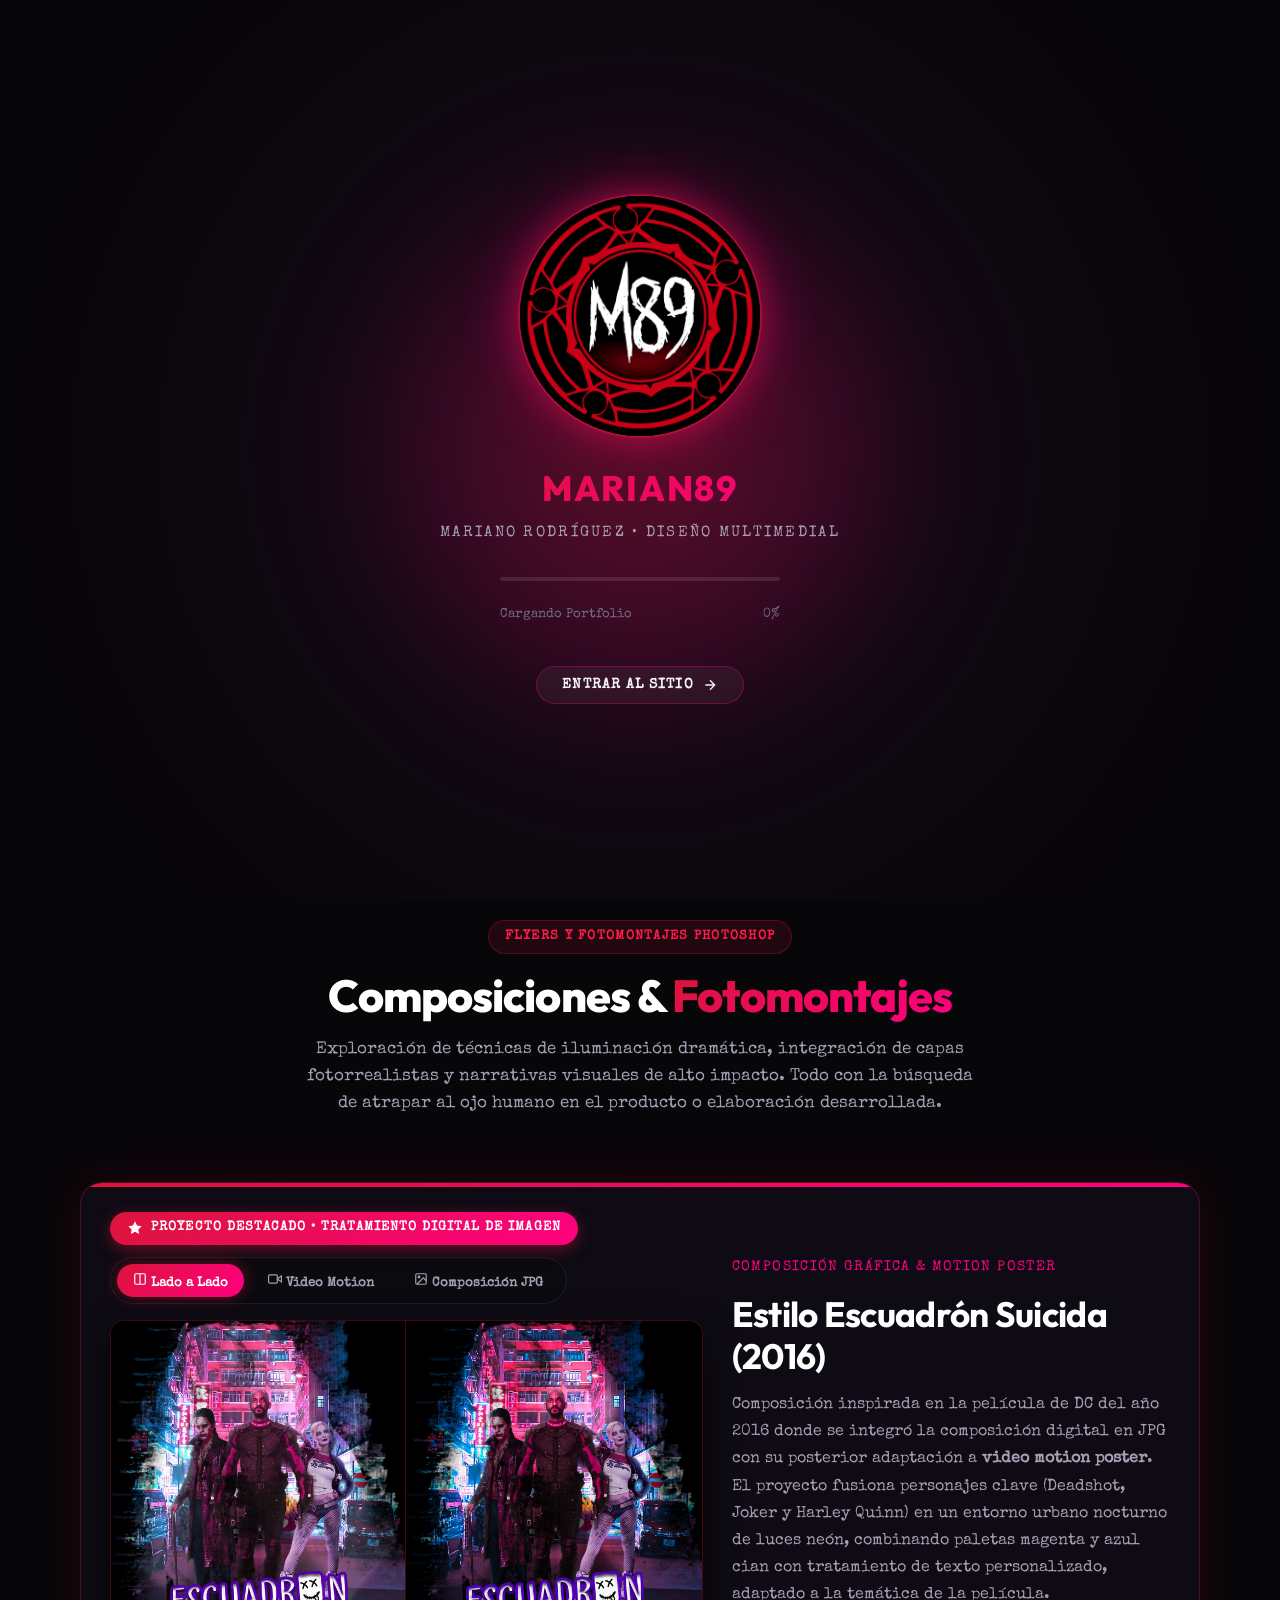
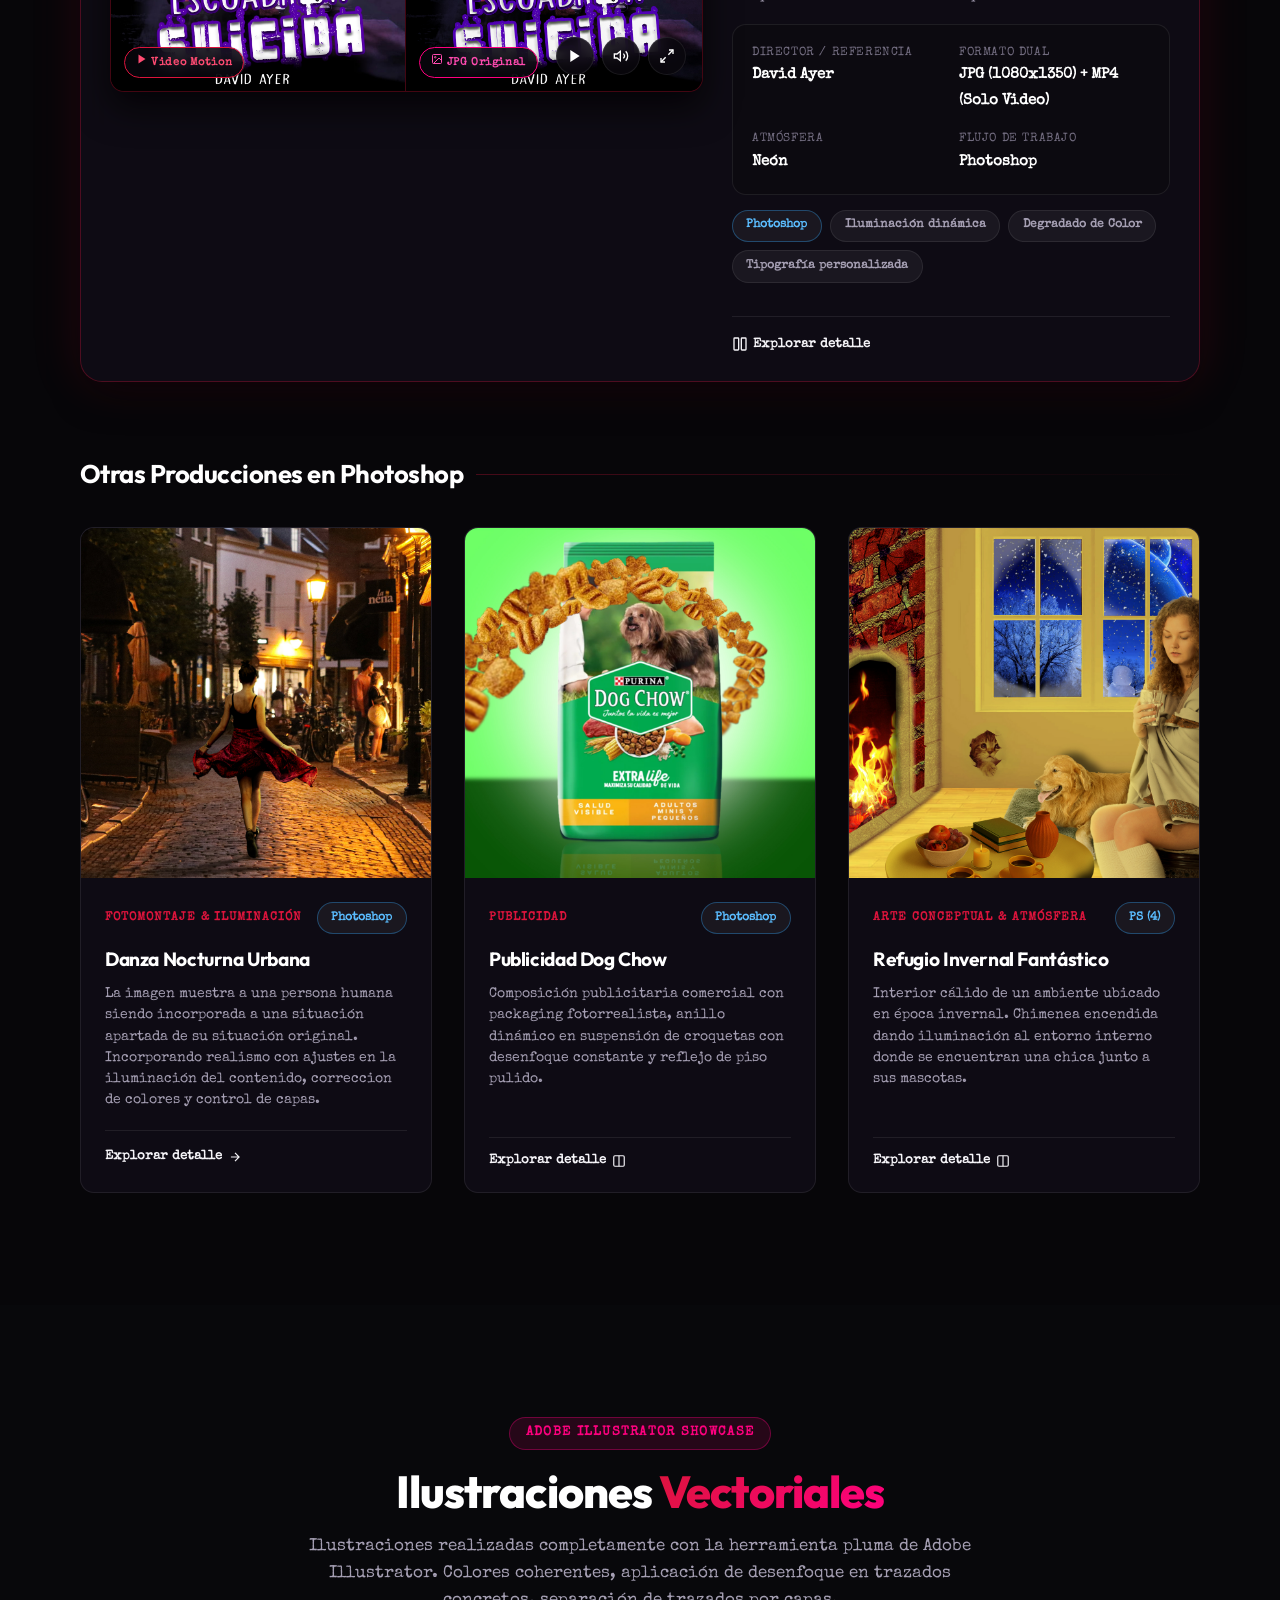
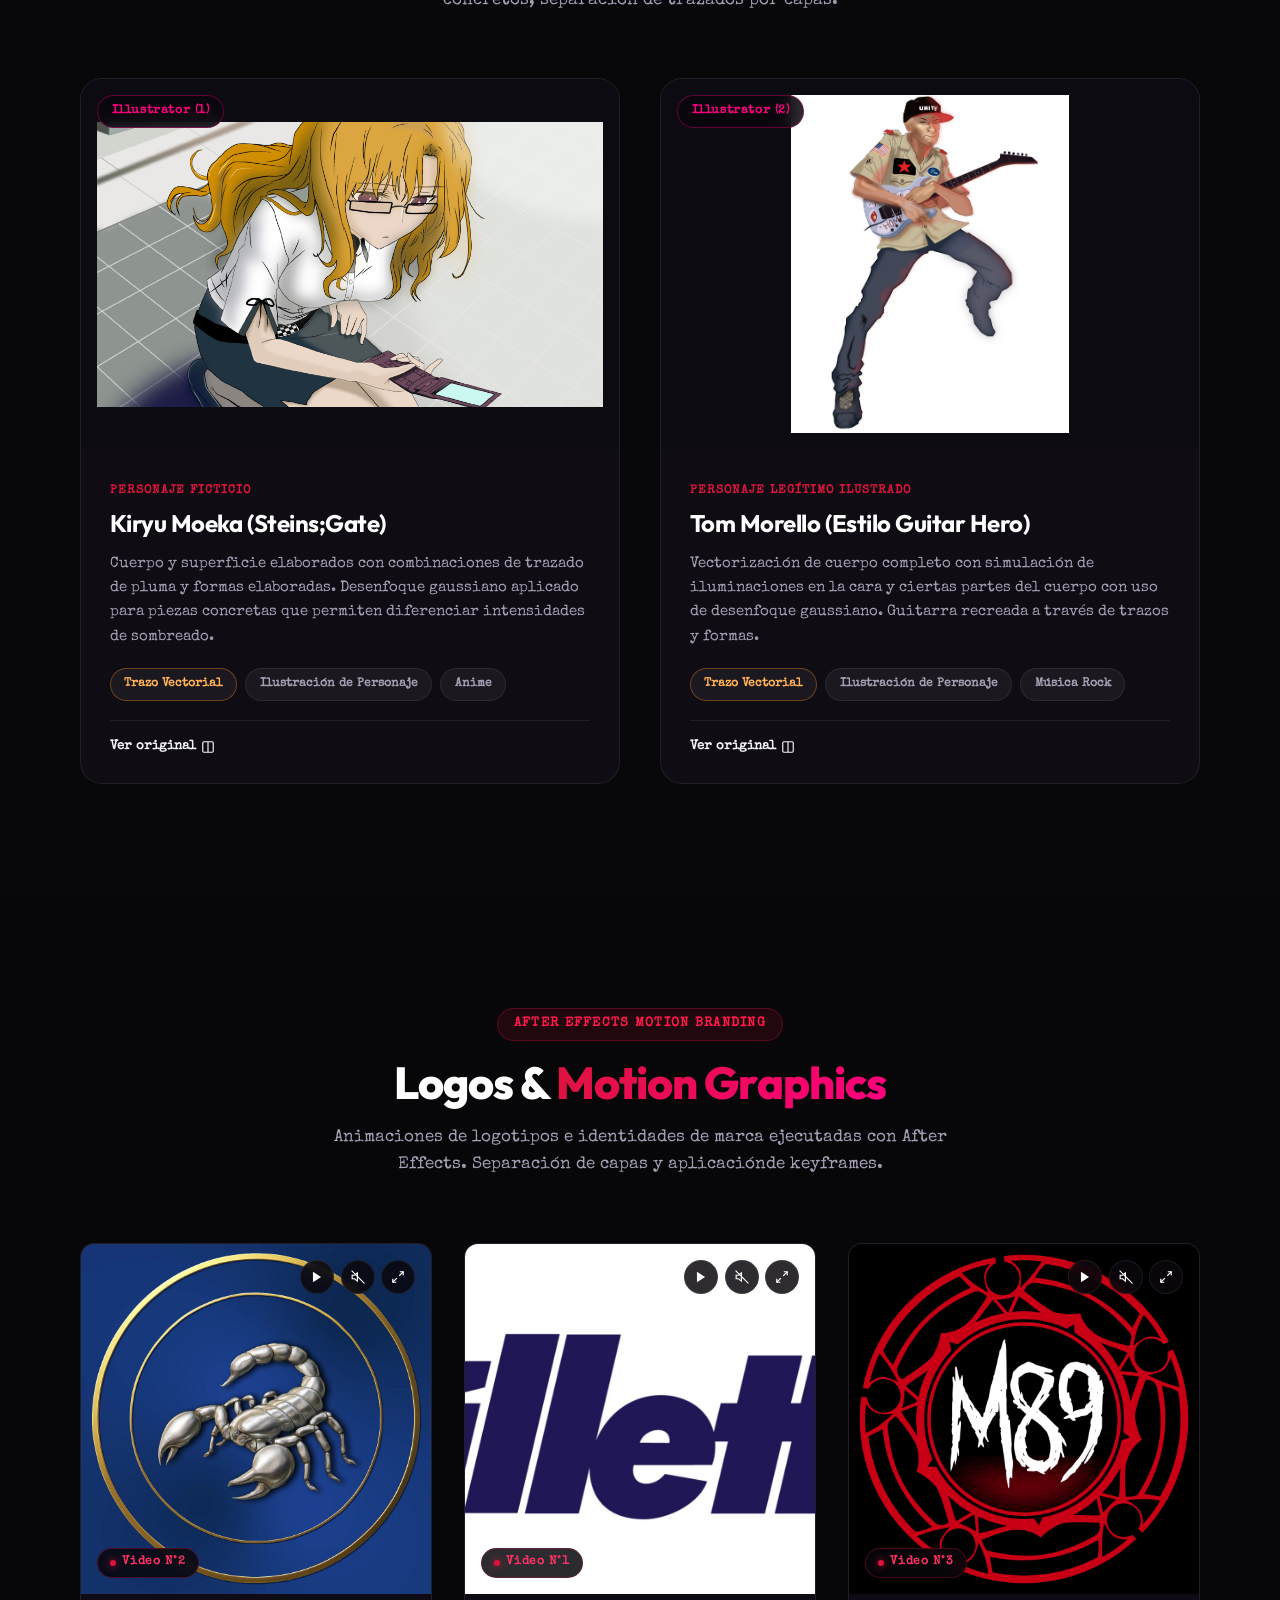
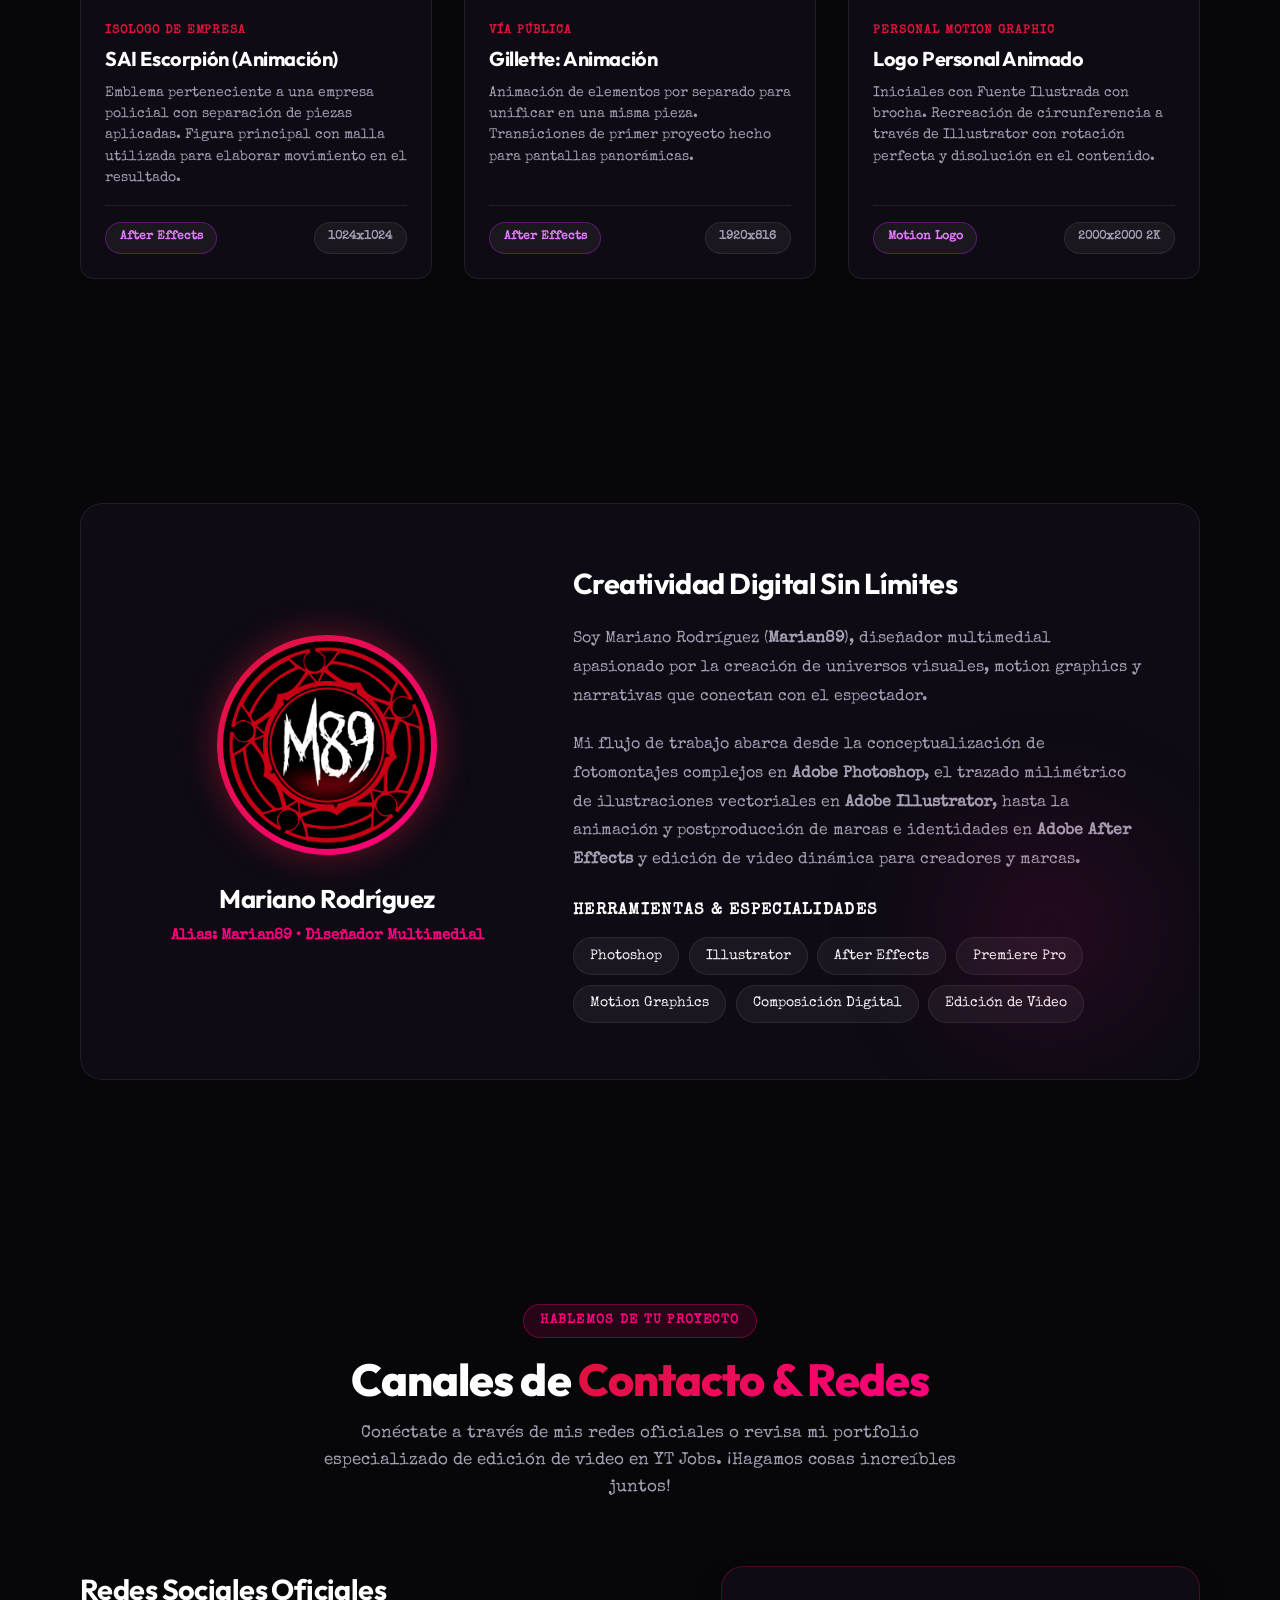
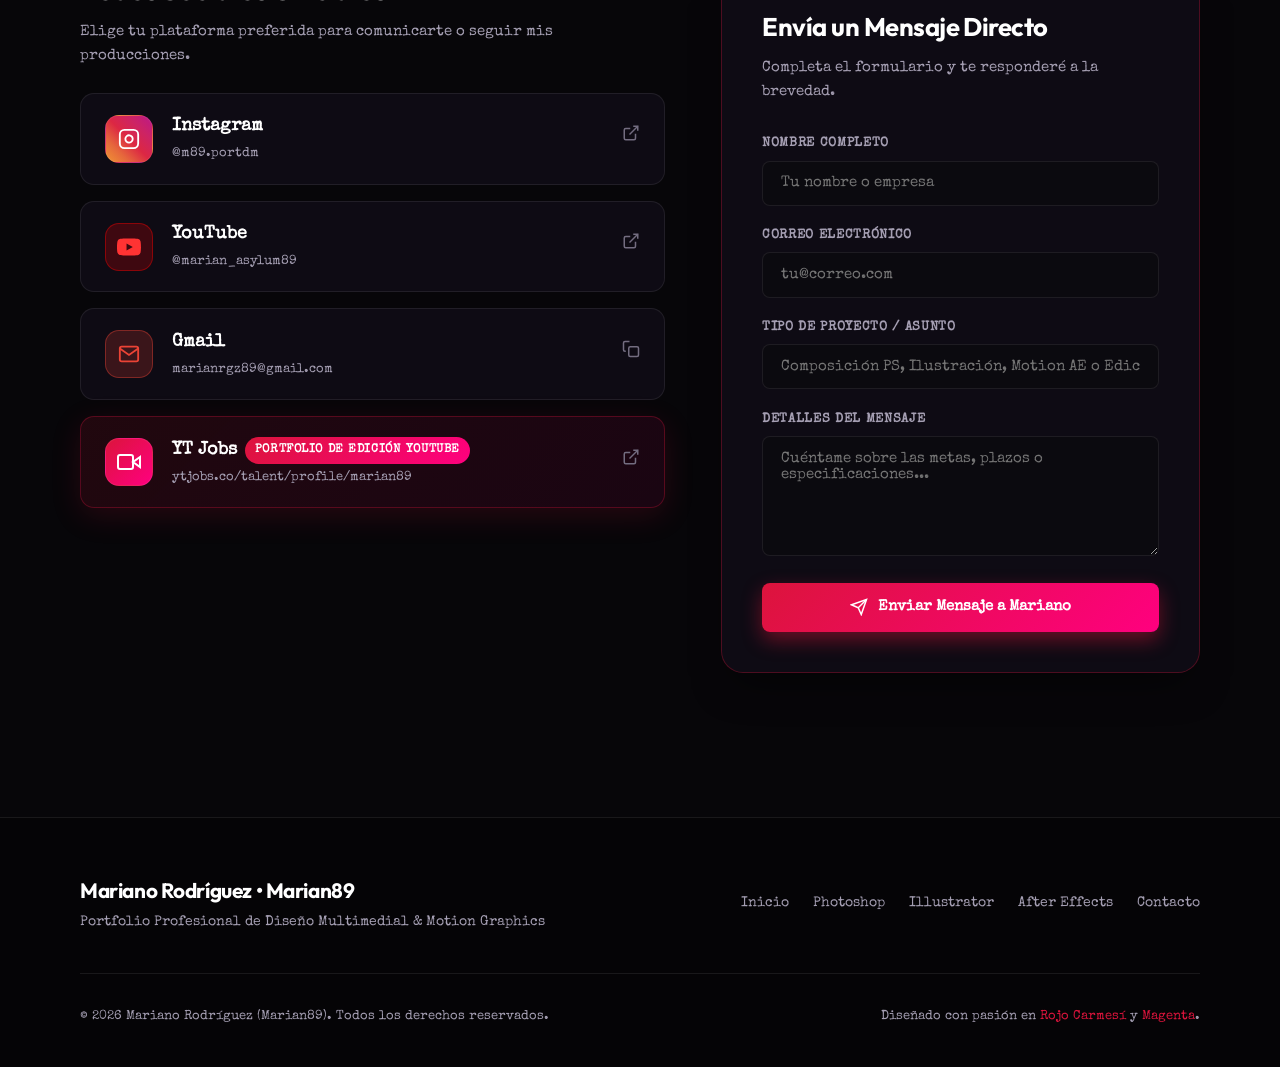
==== commit 4a9d00fb: "Add files via upload" ====
--- a/index.html
+++ b/index.html
@@ -1,2326 +1,1162 @@
-<<<<<<< HEAD
-<!DOCTYPE html>
-<html lang="es">
-
-<head>
-  <meta charset="UTF-8">
-  <meta name="viewport" content="width=device-width, initial-scale=1.0">
-  <title>Mariano Rodríguez (Marian89) | Portfolio de Diseño Multimedial</title>
-  <link rel="website icon" type="png" href="img/icon.jpg">
-  <meta name="description"
-    content="Portfolio profesional de Diseño Multimedial de Mariano Rodríguez (Marian89). Especializado en composición digital en Photoshop, ilustración vectorial en Illustrator y motion graphics de logotipos en After Effects.">
-
-  <!-- Tipografías Locales (fonts/) -->
-  <link rel="preload" href="fonts/Evil%20Scratch.ttf" as="font" type="font/ttf" crossorigin>
-  <link rel="preload" href="fonts/SpecialElite-Regular.ttf" as="font" type="font/ttf" crossorigin>
-
-  <!-- Google Fonts de Respaldo -->
-  <link rel="preconnect" href="https://fonts.googleapis.com">
-  <link rel="preconnect" href="https://fonts.gstatic.com" crossorigin>
-  <link
-    href="https://fonts.googleapis.com/css2?family=Special+Elite&family=Space+Mono:wght@400;700&family=Outfit:wght@600;700;800&family=Inter:wght@400;500;600;700&display=swap"
-    rel="stylesheet">
-
-  <!-- Estilos del Portafolio -->
-  <link rel="stylesheet" href="css/styles.css">
-</head>
-
-<body>
-
-  <!-- ========================================================================
-       PANTALLA DE CARGA / INTRO DE LA WEB CON "LOGO INTRO"
-       ======================================================================== -->
-  <div id="intro-screen">
-    <div class="intro-ambient-glow"></div>
-    <div class="intro-content">
-      <div class="intro-video-wrapper">
-        <video id="intro-video" autoplay muted playsinline poster="img/thumbnails/thumb_logo_intro.png">
-          <source src="vid/video AE (3).mp4" type="video/mp4">
-          <source src="vid/Logo Intro.mp4" type="video/mp4">
-          Tu navegador no soporta el video de introducción.
-        </video>
-      </div>
-
-      <div class="intro-text-box">
-        <h2>Marian89</h2>
-        <p>Mariano Rodríguez &bull; Diseño Multimedial</p>
-      </div>
-
-      <div class="intro-loader-bar">
-        <div id="intro-loader-fill" class="intro-loader-fill"></div>
-      </div>
-      <div class="intro-loader-status">
-        <span>Cargando Portfolio</span>
-        <span id="intro-loader-percent">0%</span>
-      </div>
-
-      <div class="intro-actions">
-        <button id="btn-skip-intro" class="btn-skip-intro">
-          <span>Entrar al Sitio</span>
-          <svg class="icon-inline" width="16" height="16" viewBox="0 0 24 24" fill="none" stroke="currentColor"
-            stroke-width="2">
-            <path d="M5 12h14M12 5l7 7-7 7" />
-          </svg>
-        </button>
-      </div>
-    </div>
-  </div>
-
-  <!-- ========================================================================
-       HEADER & BARRA DE NAVEGACIÓN
-       ======================================================================== -->
-  <header class="site-header">
-    <div class="container navbar">
-      <a href="#inicio" class="nav-brand">
-        <div class="brand-badge">89</div>
-        <div class="brand-text">
-          <span class="brand-name">Mariano Rodríguez</span>
-          <span class="brand-alias">Marian89</span>
-        </div>
-      </a>
-
-      <nav>
-        <ul class="nav-menu">
-          <li><a href="#inicio" class="nav-link active">Inicio</a></li>
-          <li><a href="#photoshop" class="nav-link">Photoshop</a></li>
-          <li><a href="#illustrator" class="nav-link">Illustrator</a></li>
-          <li><a href="#after-effects" class="nav-link">After Effects</a></li>
-          <li><a href="#sobre-mi" class="nav-link">Sobre Mí</a></li>
-          <li><a href="#contacto" class="nav-link">Contacto</a></li>
-        </ul>
-      </nav>
-
-      <div class="nav-actions">
-        <button id="btn-replay-intro" class="btn-intro-replay" title="Volver a reproducir la animación de intro">
-          <svg class="icon-inline" width="14" height="14" viewBox="0 0 24 24" fill="currentColor">
-            <polygon points="5 3 19 12 5 21 5 3" />
-          </svg>
-          <span>Intro</span>
-        </button>
-        <button class="mobile-toggle" aria-label="Menú móvil">
-          <svg width="22" height="22" viewBox="0 0 24 24" fill="none" stroke="currentColor" stroke-width="2">
-            <line x1="3" y1="12" x2="21" y2="12" />
-            <line x1="3" y1="6" x2="21" y2="6" />
-            <line x1="3" y1="18" x2="21" y2="18" />
-          </svg>
-        </button>
-      </div>
-    </div>
-  </header>
-
-  <main>
-    <!-- ======================================================================
-         HERO SECTION
-         ====================================================================== -->
-    <section id="inicio" class="hero-section">
-      <div class="hero-bg-shapes">
-        <div class="shape-crimson"></div>
-        <div class="shape-magenta"></div>
-      </div>
-
-      <div class="container hero-grid">
-        <div class="hero-content">
-          <div class="hero-badge-pill">
-            <span class="pulse-dot"></span>
-            <span>Disponible para Proyectos & Freelance</span>
-          </div>
-
-          <h1 class="hero-title">
-            Mariano Rodríguez<br>
-            <span class="alias-highlight">&lt;Marian89&gt;</span>
-          </h1>
-
-          <div class="hero-subtitle">
-            <span>Diseñador Multimedial</span> &bull; Motion Artist
-          </div>
-
-          <p class="hero-description">
-            Especializado en composición y fotomontaje en <strong>Photoshop</strong>, ilustración y character design
-            vectorial en <strong>Illustrator</strong>, y animación de logotipos de alto impacto en <strong>After
-              Effects</strong>. Renovación constante del contenido.
-          </p>
-
-          <div class="hero-actions">
-            <a href="#photoshop" class="btn-primary">
-              <svg width="18" height="18" viewBox="0 0 24 24" fill="none" stroke="currentColor" stroke-width="2">
-                <polygon points="12 2 2 7 12 12 22 7 12 2" />
-                <polyline points="2 17 12 22 22 17" />
-                <polyline points="2 12 12 17 22 12" />
-              </svg>
-              <span>Ver Proyectos</span>
-            </a>
-            <a href="#contacto" class="btn-secondary">
-              <svg width="18" height="18" viewBox="0 0 24 24" fill="none" stroke="currentColor" stroke-width="2">
-                <line x1="22" y1="2" x2="11" y2="13" />
-                <polygon points="22 2 15 22 11 13 2 9 22 2" />
-              </svg>
-              <span>Contactar</span>
-            </a>
-            <a href="https://ytjobs.co/talent/profile/649735" target="_blank" rel="noopener noreferrer"
-              class="btn-secondary" style="border-color: var(--crimson);">
-              <svg width="18" height="18" viewBox="0 0 24 24" fill="currentColor" style="color: var(--crimson);">
-                <path
-                  d="M23.498 6.186a3.016 3.016 0 0 0-2.122-2.136C19.505 3.545 12 3.545 12 3.545s-7.505 0-9.377.505A3.017 3.017 0 0 0 .502 6.186C0 8.07 0 12 0 12s0 3.93.502 5.814a3.016 3.016 0 0 0 2.122 2.136c1.871.505 9.376.505 9.376.505s7.505 0 9.377-.505a3.015 3.015 0 0 0 2.122-2.136C24 15.93 24 12 24 12s0-3.93-.502-5.814zM9.545 15.568V8.432L15.818 12l-6.273 3.568z" />
-              </svg>
-              <span>YT Jobs Portfolio</span>
-            </a>
-          </div>
-
-          <div class="hero-metrics">
-            <div class="metric-item">
-              <h4>03</h4>
-              <p>Disciplinas Core</p>
-            </div>
-            <div class="metric-item">
-              <h4>100%</h4>
-              <p>Creatividad Digital</p>
-            </div>
-            <div class="metric-item">
-              <h4>Motion</h4>
-              <p>& Video Editing</p>
-            </div>
-          </div>
-        </div>
-
-        <div class="hero-visual">
-          <div class="hero-card-featured">
-            <div class="hero-card-media">
-              <video autoplay muted loop playsinline poster="img/thumbnails/thumb_logo_intro.png">
-                <source src="vid/video AE (3).mp4" type="video/mp4">
-                <source src="vid/Logo Intro.mp4" type="video/mp4">
-              </video>
-              <div class="hero-media-badge">
-                <svg width="14" height="14" viewBox="0 0 24 24" fill="currentColor">
-                  <polygon points="5 3 19 12 5 21 5 3" />
-                </svg>
-                <span>Introducción exclusiva</span>
-              </div>
-            </div>
-            <div class="hero-card-info">
-              <div>
-                <h3>Identidad Marian89</h3>
-                <p>After Effects Motion Graphics</p>
-              </div>
-              <a href="vid/video AE (3).mp4" class="btn-card-action" data-lightbox data-type="video"
-                data-src="vid/video AE (3).mp4" data-title="Marian89 - Sigil Intro Reel"
-                data-desc="Identidad visual animada de Marian89 elaborada en After Effects. La elaboración y separación de capas empezó desde Illustrator.">
-                <svg width="18" height="18" viewBox="0 0 24 24" fill="none" stroke="currentColor" stroke-width="2">
-                  <polyline points="15 3 21 3 21 9" />
-                  <polyline points="9 21 3 21 3 15" />
-                  <line x1="21" y1="3" x2="14" y2="10" />
-                  <line x1="3" y1="21" x2="10" y2="14" />
-                </svg>
-              </a>
-            </div>
-          </div>
-        </div>
-      </div>
-    </section>
-
-    <!-- ======================================================================
-         SECCIÓN 1: PHOTOSHOP (DESTACANDO PHOTOSHOP 3 + RESTO DE PRODUCCIONES)
-         ====================================================================== -->
-    <section id="photoshop" class="section">
-      <div class="container">
-        <div class="section-header">
-          <div class="section-pill">Flyers y Fotomontajes Photoshop</div>
-          <h2 class="section-title">Composiciones & <span class="text-gradient">Fotomontajes</span></h2>
-          <p class="section-description">
-            Exploración de técnicas de iluminación dramática, integración de capas fotorrealistas y narrativas visuales
-            de alto impacto. Todo con la búsqueda de atrapar al ojo humano en el producto o elaboración desarrollada.
-          </p>
-        </div>
-
-        <div class="photoshop-showcase">
-          <!-- PROYECTO DESTACADO: PHOTOSHOP 3 (VIDEO + JPG COMPOSICIÓN) -->
-          <div class="featured-ps3-card">
-            <div class="featured-badge-top">
-              <svg width="16" height="16" viewBox="0 0 24 24" fill="currentColor">
-                <polygon
-                  points="12 2 15.09 8.26 22 9.27 17 14.14 18.18 21.02 12 17.77 5.82 21.02 7 14.14 2 9.27 8.91 8.26 12 2" />
-              </svg>
-              <span>Proyecto Destacado &bull; Tratamiento Digital de Imagen</span>
-            </div>
-
-            <div class="featured-ps3-grid">
-              <!-- Visor Dual Interactivo -->
-              <div class="dual-viewer-container">
-                <div class="dual-viewer-controls">
-                  <button class="btn-dual-mode active" data-mode="split">
-                    <svg width="14" height="14" viewBox="0 0 24 24" fill="none" stroke="currentColor" stroke-width="2">
-                      <rect x="3" y="3" width="18" height="18" rx="2" ry="2" />
-                      <line x1="12" y1="3" x2="12" y2="21" />
-                    </svg>
-                    <span>Lado a Lado</span>
-                  </button>
-                  <button class="btn-dual-mode" data-mode="video">
-                    <svg width="14" height="14" viewBox="0 0 24 24" fill="none" stroke="currentColor" stroke-width="2">
-                      <polygon points="23 7 16 12 23 17 23 7" />
-                      <rect x="1" y="5" width="15" height="14" rx="2" ry="2" />
-                    </svg>
-                    <span>Video Motion</span>
-                  </button>
-                  <button class="btn-dual-mode" data-mode="jpg">
-                    <svg width="14" height="14" viewBox="0 0 24 24" fill="none" stroke="currentColor" stroke-width="2">
-                      <rect x="3" y="3" width="18" height="18" rx="2" ry="2" />
-                      <circle cx="8.5" cy="8.5" r="1.5" />
-                      <polyline points="21 15 16 10 5 21" />
-                    </svg>
-                    <span>Composición JPG</span>
-                  </button>
-                </div>
-
-                <div class="dual-media-frame">
-                  <div id="ps3-dual-display" class="dual-display-wrapper split-view">
-                    <!-- Elemento Video -->
-                    <div class="split-item item-video">
-                      <video id="ps3-video-element" loop playsinline poster="img/thumbnails/thumb_ps3_video.jpg">
-                        <source src="img/Photoshop/Photoshop (3) Video.mp4" type="video/mp4">
-                      </video>
-                      <span class="split-tag tag-video">
-                        <svg width="12" height="12" viewBox="0 0 24 24" fill="currentColor">
-                          <polygon points="5 3 19 12 5 21 5 3" />
-                        </svg>
-                        Video Motion
-                      </span>
-                    </div>
-
-                    <!-- Elemento JPG -->
-                    <div class="split-item item-jpg">
-                      <img src="img/Photoshop/Photoshop (3).jpg" alt="Photoshop 3 - Escuadrón Suicida Composición JPG">
-                      <span class="split-tag tag-jpg">
-                        <svg width="12" height="12" viewBox="0 0 24 24" fill="none" stroke="currentColor"
-                          stroke-width="2">
-                          <rect x="3" y="3" width="18" height="18" rx="2" ry="2" />
-                          <circle cx="8.5" cy="8.5" r="1.5" />
-                          <polyline points="21 15 16 10 5 21" />
-                        </svg>
-                        JPG Original
-                      </span>
-                    </div>
-                  </div>
-
-                  <!-- Controles flotantes de reproducción de video -->
-                  <div class="video-player-overlay">
-                    <button id="btn-ps3-play" class="btn-player-tool" title="Reproducir / Pausar Video">
-                      <svg class="ctrl-icon icon-play" width="16" height="16" viewBox="0 0 24 24" fill="currentColor">
-                        <polygon points="5 3 19 12 5 21 5 3" />
-                      </svg>
-                    </button>
-                    <button id="btn-ps3-audio" class="btn-player-tool" title="Activar / Desactivar Sonido">
-                      <svg class="ctrl-icon icon-audio" width="16" height="16" viewBox="0 0 24 24" fill="none"
-                        stroke="currentColor" stroke-width="2">
-                        <polygon points="11 5 6 9 2 9 2 15 6 15 11 19 11 5" />
-                        <path d="M19.07 4.93a10 10 0 0 1 0 14.14M15.54 8.46a5 5 0 0 1 0 7.07" />
-                      </svg>
-                    </button>
-                    <a href="img/Photoshop/Photoshop (3) Video.mp4" class="btn-player-tool" data-lightbox
-                      data-type="video" data-title="Escuadrón Suicida - Versión Video Motion"
-                      data-desc="Composición animada con atmósfera de neón y efectos de iluminación dinámica.">
-                      <svg width="16" height="16" viewBox="0 0 24 24" fill="none" stroke="currentColor"
-                        stroke-width="2">
-                        <polyline points="15 3 21 3 21 9" />
-                        <polyline points="9 21 3 21 3 15" />
-                        <line x1="21" y1="3" x2="14" y2="10" />
-                        <line x1="3" y1="21" x2="10" y2="14" />
-                      </svg>
-                    </a>
-                  </div>
-                </div>
-              </div>
-
-              <!-- Información y Breakdown de Photoshop 3 -->
-              <div class="featured-ps3-info">
-                <span class="tagline">Composición Gráfica & Motion Poster</span>
-                <h3>Estilo Escuadrón Suicida (2016)</h3>
-                <p class="description">
-                  Composición inspirada en la película de DC del año 2016 donde se integró la composición digital en JPG
-                  con su posterior adaptación a
-                  <strong>video motion poster</strong>. El proyecto fusiona personajes clave (Deadshot, Joker y Harley
-                  Quinn) en un entorno urbano nocturno de luces neón, combinando paletas magenta y azul cian
-                  con tratamiento de texto personalizado, adaptado a la temática de la película.
-                </p>
-
-                <div class="project-specs">
-                  <div class="spec-item">
-                    <span>Director / Referencia</span>
-                    <strong>David Ayer</strong>
-                  </div>
-                  <div class="spec-item">
-                    <span>Formato Dual</span>
-                    <strong>JPG (1080x1350) + MP4 (Solo Video)</strong>
-                  </div>
-                  <div class="spec-item">
-                    <span>Atmósfera</span>
-                    <strong>Neón</strong>
-                  </div>
-                  <div class="spec-item">
-                    <span>Flujo de Trabajo</span>
-                    <strong>Photoshop</strong>
-                  </div>
-                </div>
-
-                <div class="project-tools-badges">
-                  <span class="tool-badge ps">Photoshop</span>
-                  <span class="tool-badge">Iluminación dinámica</span>
-                  <span class="tool-badge">Degradado de Color</span>
-                  <span class="tool-badge">Tipografía personalizada</span>
-                </div>
-
-                <div class="card-footer"
-                  style="padding-top: 1.2rem; border-top: 1px solid var(--border-subtle); margin-top: 1.2rem;">
-                  <button class="card-btn-link btn-split-trigger" type="button"
-                    data-base="collages/Photoshop 3 (Collage).jpg" data-result="img/Photoshop/Photoshop (3).jpg"
-                    data-title="Escuadrón Suicida - Composición vs Material Base"
-                    data-desc="Comparación entre los materiales de referencia utilizados y la composición final inspirada en la película de DC del año 2016."
-                    data-label-base="Materiales Base (Collage)" data-label-result="Composición Final">
-                    <svg width="16" height="16" viewBox="0 0 24 24" fill="none" stroke="currentColor" stroke-width="2"
-                      stroke-linecap="round" stroke-linejoin="round">
-                      <rect x="3" y="3" width="7" height="18" rx="1" />
-                      <rect x="14" y="3" width="7" height="18" rx="1" />
-                    </svg>
-                    Explorar detalle
-                  </button>
-                </div>
-              </div>
-            </div>
-          </div>
-
-          <!-- GALERÍA DE OTRAS PRODUCCIONES EN PHOTOSHOP -->
-          <div>
-            <h3 class="ps-gallery-title">Otras Producciones en Photoshop</h3>
-            <div class="cards-grid-3">
-              <!-- Photoshop 1 -->
-              <div class="portfolio-card">
-                <div class="card-media-wrapper">
-                  <img src="img/Photoshop/Photoshop (1).jpg" alt="Danza Nocturna Callejera - Photoshop 1">
-                  <div class="card-overlay">
-                    <a href="img/Photoshop/Photoshop (1).jpg" class="btn-zoom" data-lightbox data-type="image"
-                      data-title="Danza Nocturna Urbana (Fotomontaje 1)"
-                      data-desc="Fotomontaje e iluminación cinematográfica con vestido sobre calle adoquinada de noche.">
-                      <svg width="16" height="16" viewBox="0 0 24 24" fill="none" stroke="currentColor"
-                        stroke-width="2">
-                        <circle cx="11" cy="11" r="8" />
-                        <line x1="21" y1="21" x2="16.65" y2="16.65" />
-                        <line x1="11" y1="8" x2="11" y2="14" />
-                        <line x1="8" y1="11" x2="14" y2="11" />
-                      </svg>
-                      <span>Ver Obra</span>
-                    </a>
-                  </div>
-                </div>
-                <div class="card-content">
-                  <div>
-                    <div class="card-meta">
-                      <span class="card-category">Fotomontaje & Iluminación</span>
-                      <span class="tool-badge ps">Photoshop</span>
-                    </div>
-                    <h4 class="card-title">Danza Nocturna Urbana</h4>
-                    <p class="card-desc">
-                      La imagen muestra a una persona humana siendo incorporada a una situación apartada de su situación
-                      original. Incorporando realismo con ajustes en la iluminación del contenido, correccion de colores
-                      y control de capas.
-                    </p>
-                  </div>
-                  <div class="card-footer">
-                    <span class="card-btn-link" data-lightbox data-type="image"
-                      data-src="img/Photoshop/Photoshop (1).jpg" data-title="Danza Nocturna Urbana (Photoshop 1)">
-                      Explorar detalle
-                      <svg width="14" height="14" viewBox="0 0 24 24" fill="none" stroke="currentColor"
-                        stroke-width="2">
-                        <path d="M5 12h14M12 5l7 7-7 7" />
-                      </svg>
-                    </span>
-                  </div>
-                </div>
-              </div>
-
-              <!-- Photoshop 2 -->
-              <div class="portfolio-card">
-                <div class="card-media-wrapper">
-                  <img src="img/Photoshop/Photoshop (2).jpg" alt="Purina Dog Chow Montaje Publicitario - Photoshop 2">
-                  <div class="card-overlay">
-                    <a href="img/Photoshop/Photoshop (2).jpg" class="btn-zoom" data-lightbox data-type="image"
-                      data-title="Composicion Publicitaria (Publicidad 1)"
-                      data-desc="Composicion publicitaria (Marca: Purina Dog Chow) con swirl flotante del contenido del producto clonado.">
-                      <svg width="16" height="16" viewBox="0 0 24 24" fill="none" stroke="currentColor"
-                        stroke-width="2">
-                        <circle cx="11" cy="11" r="8" />
-                        <line x1="21" y1="21" x2="16.65" y2="16.65" />
-                        <line x1="11" y1="8" x2="11" y2="14" />
-                        <line x1="8" y1="11" x2="14" y2="11" />
-                      </svg>
-                      <span>Ver Obra</span>
-                    </a>
-                  </div>
-                </div>
-                <div class="card-content">
-                  <div>
-                    <div class="card-meta">
-                      <span class="card-category">Publicidad</span>
-                      <span class="tool-badge ps">Photoshop</span>
-                    </div>
-                    <h4 class="card-title">Publicidad Dog Chow</h4>
-                    <p class="card-desc">
-                      Composición publicitaria comercial con packaging fotorrealista, anillo dinámico en suspensión de
-                      croquetas con desenfoque constante y reflejo de piso pulido.
-                    </p>
-                  </div>
-                  <div class="card-footer">
-                    <button class="card-btn-link btn-split-trigger" type="button"
-                      data-base="collages/Photoshop 1 (Collage).jpg" data-result="img/Photoshop/Photoshop (2).jpg"
-                      data-title="Publicidad Dog Chow Extra Life - Split View"
-                      data-desc="Comparativa interactiva entre el collage de materiales base (packaging, logo y croquetas) y la composición publicitaria final."
-                      data-label-base="Materiales Base (Collage)" data-label-result="Composición Publicitaria Final">
-                      <span>Explorar detalle</span>
-                      <svg width="14" height="14" viewBox="0 0 24 24" fill="none" stroke="currentColor"
-                        stroke-width="2">
-                        <rect x="3" y="3" width="18" height="18" rx="2" ry="2" />
-                        <line x1="12" y1="3" x2="12" y2="21" />
-                      </svg>
-                    </button>
-                  </div>
-                </div>
-              </div>
-
-              <!-- Photoshop 4 -->
-              <div class="portfolio-card">
-                <div class="card-media-wrapper">
-                  <img src="img/Photoshop/Photoshop (4).jpg" alt="Refugio Invernal Cálido - Photoshop 4">
-                  <div class="card-overlay">
-                    <a href="img/Photoshop/Photoshop (4).jpg" class="btn-zoom" data-lightbox data-type="image"
-                      data-title="Refugio Invernal Fantástico (Photoshop 4)"
-                      data-desc="Composición conceptual de calidez hogareña y paisaje nocturno nevado en ventana panorámica.">
-                      <svg width="16" height="16" viewBox="0 0 24 24" fill="none" stroke="currentColor"
-                        stroke-width="2">
-                        <circle cx="11" cy="11" r="8" />
-                        <line x1="21" y1="21" x2="16.65" y2="16.65" />
-                        <line x1="11" y1="8" x2="11" y2="14" />
-                        <line x1="8" y1="11" x2="14" y2="11" />
-                      </svg>
-                      <span>Ver Obra</span>
-                    </a>
-                  </div>
-                </div>
-                <div class="card-content">
-                  <div>
-                    <div class="card-meta">
-                      <span class="card-category">Arte Conceptual & Atmósfera</span>
-                      <span class="tool-badge ps">PS (4)</span>
-                    </div>
-                    <h4 class="card-title">Refugio Invernal Fantástico</h4>
-                    <p class="card-desc">
-                      Interior cálido de un ambiente ubicado en época invernal. Chimenea encendida dando iluminación al
-                      entorno interno donde se encuentran una chica junto a sus mascotas.
-                    </p>
-                  </div>
-                  <div class="card-footer">
-                    <button class="card-btn-link btn-split-trigger" type="button"
-                      data-base="collages/Photoshop 4 (Collage).jpg" data-result="img/Photoshop/Photoshop (4).jpg"
-                      data-title="Refugio Invernal Fantástico - Split View"
-                      data-desc="Comparativa interactiva entre el collage de materiales (fuego, paisaje exterior, chimenea, modelo y entorno) y el resultado digital integrado."
-                      data-label-base="Materiales Base (Collage)" data-label-result="Composición Digital Final">
-                      <span>Explorar detalle</span>
-                      <svg width="14" height="14" viewBox="0 0 24 24" fill="none" stroke="currentColor"
-                        stroke-width="2">
-                        <rect x="3" y="3" width="18" height="18" rx="2" ry="2" />
-                        <line x1="12" y1="3" x2="12" y2="21" />
-                      </svg>
-                    </button>
-                  </div>
-                </div>
-              </div>
-            </div>
-          </div>
-        </div>
-      </div>
-    </section>
-
-    <!-- ======================================================================
-         SECCIÓN 2: ILLUSTRATOR (ILUSTRACIONES ELABORADAS)
-         ====================================================================== -->
-    <section id="illustrator" class="section" style="background: rgba(12, 10, 16, 0.4);">
-      <div class="container">
-        <div class="section-header">
-          <div class="section-pill pill-magenta">Adobe Illustrator Showcase</div>
-          <h2 class="section-title">Ilustraciones <span class="text-gradient">Vectoriales</span></h2>
-          <p class="section-description">
-            Ilustraciones realizadas completamente con la herramienta pluma de Adobe Illustrator. Colores coherentes,
-            aplicación de desenfoque en trazados concretos, separación de trazados por capas.
-          </p>
-        </div>
-
-        <div class="illustrator-grid">
-          <!-- Illustrator (1) -->
-          <div class="illustrator-card">
-            <div class="illustrator-media-box">
-              <span class="illustrator-badge">Illustrator (1)</span>
-              <img src="img/Illustrator/Illustrator (1).jpg" alt="Retrato Anime Digital - Illustrator (1)">
-              <div class="card-overlay">
-                <a href="img/Illustrator/Illustrator (1).jpg" class="btn-zoom" data-lightbox data-type="image"
-                  data-title="Retrato Anime Digital - Illustrator (1)"
-                  data-desc="Ilustración vectorial con estética anime, líneas limpias, cabello rubio dinámico y flip phone retro.">
-                  <svg width="16" height="16" viewBox="0 0 24 24" fill="none" stroke="currentColor" stroke-width="2">
-                    <circle cx="11" cy="11" r="8" />
-                    <line x1="21" y1="21" x2="16.65" y2="16.65" />
-                    <line x1="11" y1="8" x2="11" y2="14" />
-                    <line x1="8" y1="11" x2="14" y2="11" />
-                  </svg>
-                  <span>Ver en Pantalla Completa</span>
-                </a>
-              </div>
-            </div>
-            <div class="illustrator-details">
-              <span class="card-category">Personaje Ficticio</span>
-              <h3>Kiryu Moeka (Steins;Gate)</h3>
-              <p>
-                Cuerpo y superficie elaborados con combinaciones de trazado de pluma y formas elaboradas. Desenfoque
-                gaussiano aplicado para piezas concretas que permiten diferenciar intensidades de sombreado.
-              </p>
-              <div class="illustration-tags">
-                <span class="tool-badge ai">Trazo Vectorial</span>
-                <span class="tool-badge">Ilustración de Personaje</span>
-                <span class="tool-badge">Anime</span>
-              </div>
-              <div class="card-footer"
-                style="padding-top: 1.2rem; border-top: 1px solid var(--border-subtle); margin-top: 1.2rem;">
-                <button class="card-btn-link btn-split-trigger" type="button"
-                  data-base="collages/Illustrator (Base 1).jpg" data-result="img/Illustrator/Illustrator (1).jpg"
-                  data-title="Retrato Anime Digital - Comparativa con Original"
-                  data-desc="Comparativa interactiva entre la imagen original de referencia y el trazado vectorial final elaborado en Adobe Illustrator."
-                  data-label-base="Imagen Original de Referencia" data-label-result="Ilustración Vectorial Final">
-                  <span>Ver original</span>
-                  <svg width="14" height="14" viewBox="0 0 24 24" fill="none" stroke="currentColor" stroke-width="2">
-                    <rect x="3" y="3" width="18" height="18" rx="2" ry="2" />
-                    <line x1="12" y1="3" x2="12" y2="21" />
-                  </svg>
-                </button>
-              </div>
-            </div>
-          </div>
-
-          <!-- Illustrator (2) -->
-          <div class="illustrator-card">
-            <div class="illustrator-media-box">
-              <span class="illustrator-badge">Illustrator (2)</span>
-              <img src="img/Illustrator/Illustrator (2).jpg" alt="Tom Morello Rebel Guitarist - Illustrator (2)">
-              <div class="card-overlay">
-                <a href="img/Illustrator/Illustrator (2).jpg" class="btn-zoom" data-lightbox data-type="image"
-                  data-title="Tom Morello: Rebel Guitarist - Illustrator (2)"
-                  data-desc="Ilustración dinámica de Tom Morello (Rage Against the Machine), gorra UNITE y guitarra Arm the Homeless.">
-                  <svg width="16" height="16" viewBox="0 0 24 24" fill="none" stroke="currentColor" stroke-width="2">
-                    <circle cx="11" cy="11" r="8" />
-                    <line x1="21" y1="21" x2="16.65" y2="16.65" />
-                    <line x1="11" y1="8" x2="11" y2="14" />
-                    <line x1="8" y1="11" x2="14" y2="11" />
-                  </svg>
-                  <span>Ver en Pantalla Completa</span>
-                </a>
-              </div>
-            </div>
-            <div class="illustrator-details">
-              <span class="card-category">Personaje Legítimo Ilustrado</span>
-              <h3>Tom Morello (Estilo Guitar Hero)</h3>
-              <p>
-                Vectorización de cuerpo completo con simulación de iluminaciones en la cara y ciertas partes del cuerpo
-                con uso de desenfoque gaussiano. Guitarra recreada a través de trazos y formas.
-              </p>
-              <div class="illustration-tags">
-                <span class="tool-badge ai">Trazo Vectorial</span>
-                <span class="tool-badge">Ilustración de Personaje</span>
-                <span class="tool-badge">Música Rock</span>
-              </div>
-              <div class="card-footer"
-                style="padding-top: 1.2rem; border-top: 1px solid var(--border-subtle); margin-top: 1.2rem;">
-                <button class="card-btn-link btn-split-trigger" type="button"
-                  data-base="collages/Illustrator (Base 2).jpg" data-result="img/Illustrator/Illustrator (2).jpg"
-                  data-title="Tom Morello: Rebel Guitarist - Comparativa con Original"
-                  data-desc="Comparativa interactiva entre el arte conceptual original de Activision/Neversoft y la ilustración vectorial elaborada en Adobe Illustrator."
-                  data-label-base="Arte Conceptual Original" data-label-result="Ilustración Vectorial Final">
-                  <span>Ver original</span>
-                  <svg width="14" height="14" viewBox="0 0 24 24" fill="none" stroke="currentColor" stroke-width="2">
-                    <rect x="3" y="3" width="18" height="18" rx="2" ry="2" />
-                    <line x1="12" y1="3" x2="12" y2="21" />
-                  </svg>
-                </button>
-              </div>
-            </div>
-          </div>
-        </div>
-      </div>
-    </section>
-
-    <!-- ======================================================================
-         SECCIÓN 3: AFTER EFFECTS (LOGOS HECHOS EN AFTER EFFECTS)
-         ====================================================================== -->
-    <section id="after-effects" class="section">
-      <div class="container">
-        <div class="section-header">
-          <div class="section-pill">After Effects Motion Branding</div>
-          <h2 class="section-title">Logos & <span class="text-gradient">Motion Graphics</span></h2>
-          <p class="section-description">
-            Animaciones de logotipos e identidades de marca ejecutadas con After Effects. Separación de capas y
-            aplicaciónde keyframes.
-          </p>
-        </div>
-
-        <div class="ae-grid">
-          <!-- Video AE (1): Escorpión Reel -->
-          <div class="ae-card">
-            <div class="ae-video-container">
-              <video loop muted playsinline poster="img/thumbnails/thumb_escorpion.jpg">
-                <source src="vid/video AE (1).mp4" type="video/mp4">
-                <source src="vid/Escorpion Reel.mp4" type="video/mp4">
-              </video>
-              <div class="ae-play-badge">
-                <span class="live-dot"></span>
-                <span>Video N°2</span>
-              </div>
-              <div class="ae-controls-overlay">
-                <button class="btn-ae-tool btn-ae-play" title="Reproducir / Pausar">
-                  <svg class="icon-play" width="14" height="14" viewBox="0 0 24 24" fill="currentColor">
-                    <polygon points="5 3 19 12 5 21 5 3" />
-                  </svg>
-                </button>
-                <button class="btn-ae-tool btn-ae-mute" title="Sonido">
-                  <svg class="icon-mute" width="14" height="14" viewBox="0 0 24 24" fill="none" stroke="currentColor"
-                    stroke-width="2">
-                    <line x1="1" y1="1" x2="23" y2="23" />
-                    <polygon points="11 5 6 9 2 9 2 15 6 15 11 19 11 5" />
-                  </svg>
-                </button>
-                <a href="vid/video AE (1).mp4" class="btn-ae-tool" data-lightbox data-type="video"
-                  data-title="Escorpión 3D Metal Reel - Video AE (1)"
-                  data-desc="Animación de logotipo 3D metálico con aros orbitales dorados y fondo azul noche profundo.">
-                  <svg width="14" height="14" viewBox="0 0 24 24" fill="none" stroke="currentColor" stroke-width="2">
-                    <polyline points="15 3 21 3 21 9" />
-                    <polyline points="9 21 3 21 3 15" />
-                    <line x1="21" y1="3" x2="14" y2="10" />
-                    <line x1="3" y1="21" x2="10" y2="14" />
-                  </svg>
-                </a>
-              </div>
-            </div>
-            <div class="ae-info">
-              <div>
-                <span class="card-category">Isologo de Empresa</span>
-                <h3>SAI Escorpión (Animación)</h3>
-                <p>
-                  Emblema perteneciente a una empresa policial con separación de piezas aplicadas. Figura principal con
-                  malla utilizada para elaborar movimiento en el resultado.
-                </p>
-              </div>
-              <div class="card-footer">
-                <span class="tool-badge ae">After Effects</span>
-                <span class="tool-badge">1024x1024</span>
-              </div>
-            </div>
-          </div>
-
-          <!-- Video AE (2): Vía Pública Gillette -->
-          <div class="ae-card">
-            <div class="ae-video-container">
-              <video loop muted playsinline poster="img/thumbnails/thumb_gillette.jpg">
-                <source src="vid/video AE (2).mp4" type="video/mp4">
-                <source src="vid/Via Pública.mp4" type="video/mp4">
-              </video>
-              <div class="ae-play-badge">
-                <span class="live-dot"></span>
-                <span>Video N°1</span>
-              </div>
-              <div class="ae-controls-overlay">
-                <button class="btn-ae-tool btn-ae-play" title="Reproducir / Pausar">
-                  <svg class="icon-play" width="14" height="14" viewBox="0 0 24 24" fill="currentColor">
-                    <polygon points="5 3 19 12 5 21 5 3" />
-                  </svg>
-                </button>
-                <button class="btn-ae-tool btn-ae-mute" title="Sonido">
-                  <svg class="icon-mute" width="14" height="14" viewBox="0 0 24 24" fill="none" stroke="currentColor"
-                    stroke-width="2">
-                    <line x1="1" y1="1" x2="23" y2="23" />
-                    <polygon points="11 5 6 9 2 9 2 15 6 15 11 19 11 5" />
-                  </svg>
-                </button>
-                <a href="vid/video AE (2).mp4" class="btn-ae-tool" data-lightbox data-type="video"
-                  data-title="Vía Pública Gillette - Video AE (2)"
-                  data-desc="Animación tipográfica y reveal de marca para pantallas led de gran formato y vía pública.">
-                  <svg width="14" height="14" viewBox="0 0 24 24" fill="none" stroke="currentColor" stroke-width="2">
-                    <polyline points="15 3 21 3 21 9" />
-                    <polyline points="9 21 3 21 3 15" />
-                    <line x1="21" y1="3" x2="14" y2="10" />
-                    <line x1="3" y1="21" x2="10" y2="14" />
-                  </svg>
-                </a>
-              </div>
-            </div>
-            <div class="ae-info">
-              <div>
-                <span class="card-category">Vía Pública</span>
-                <h3>Gillette: Animación</h3>
-                <p>
-                  Animación de elementos por separado para unificar en una misma pieza. Transiciones de primer proyecto
-                  hecho para pantallas panorámicas.
-                </p>
-              </div>
-              <div class="card-footer">
-                <span class="tool-badge ae">After Effects</span>
-                <span class="tool-badge">1920x816</span>
-              </div>
-            </div>
-          </div>
-
-          <!-- Video AE (3): Marian89 Logo Intro -->
-          <div class="ae-card">
-            <div class="ae-video-container">
-              <video loop muted playsinline poster="img/thumbnails/thumb_logo_intro.png">
-                <source src="vid/video AE (3).mp4" type="video/mp4">
-                <source src="vid/Logo Intro.mp4" type="video/mp4">
-              </video>
-              <div class="ae-play-badge">
-                <span class="live-dot"></span>
-                <span>Video N°3</span>
-              </div>
-              <div class="ae-controls-overlay">
-                <button class="btn-ae-tool btn-ae-play" title="Reproducir / Pausar">
-                  <svg class="icon-play" width="14" height="14" viewBox="0 0 24 24" fill="currentColor">
-                    <polygon points="5 3 19 12 5 21 5 3" />
-                  </svg>
-                </button>
-                <button class="btn-ae-tool btn-ae-mute" title="Sonido">
-                  <svg class="icon-mute" width="14" height="14" viewBox="0 0 24 24" fill="none" stroke="currentColor"
-                    stroke-width="2">
-                    <line x1="1" y1="1" x2="23" y2="23" />
-                    <polygon points="11 5 6 9 2 9 2 15 6 15 11 19 11 5" />
-                  </svg>
-                </button>
-                <a href="vid/video AE (3).mp4" class="btn-ae-tool" data-lightbox data-type="video"
-                  data-title="Marian89 - Sello Carmesí Logo Intro (Video AE 3)"
-                  data-desc="Animación de apertura y sigilo de Marian89 con energía carmesí y tipografía grunge.">
-                  <svg width="14" height="14" viewBox="0 0 24 24" fill="none" stroke="currentColor" stroke-width="2">
-                    <polyline points="15 3 21 3 21 9" />
-                    <polyline points="9 21 3 21 3 15" />
-                    <line x1="21" y1="3" x2="14" y2="10" />
-                    <line x1="3" y1="21" x2="10" y2="14" />
-                  </svg>
-                </a>
-              </div>
-            </div>
-            <div class="ae-info">
-              <div>
-                <span class="card-category">Personal Motion Graphic</span>
-                <h3>Logo Personal Animado</h3>
-                <p>
-                  Iniciales con Fuente Ilustrada con brocha. Recreación de circunferencia a través de Illustrator con
-                  rotación perfecta y disolución en el contenido.
-                </p>
-              </div>
-              <div class="card-footer">
-                <span class="tool-badge ae">Motion Logo</span>
-                <span class="tool-badge">2000x2000 2K</span>
-              </div>
-            </div>
-          </div>
-        </div>
-      </div>
-    </section>
-
-    <!-- ======================================================================
-         SECCIÓN 4: SOBRE MÍ / PROFILE DE MARIANO RODRÍGUEZ
-         ====================================================================== -->
-    <section id="sobre-mi" class="section">
-      <div class="container">
-        <div class="about-box">
-          <div class="about-grid">
-            <div class="about-avatar-card">
-              <div class="avatar-emblem-wrap">
-                <div class="avatar-emblem-inner">
-                  <img src="img/thumbnails/thumb_logo_intro.png" alt="Mariano Rodríguez Marian89 Emblema">
-                </div>
-              </div>
-              <h3>Mariano Rodríguez</h3>
-              <p class="role-title">Alias: Marian89 &bull; Diseñador Multimedial</p>
-            </div>
-
-            <div class="about-text">
-              <h4>Creatividad Digital Sin Límites</h4>
-              <p>
-                Soy Mariano Rodríguez (<strong>Marian89</strong>), diseñador multimedial apasionado por la creación de
-                universos visuales, motion graphics y narrativas que conectan con el espectador.
-              </p>
-              <p>
-                Mi flujo de trabajo abarca desde la conceptualización de fotomontajes complejos en <strong>Adobe
-                  Photoshop</strong>, el trazado milimétrico de ilustraciones vectoriales en <strong>Adobe
-                  Illustrator</strong>, hasta la animación y postproducción de marcas e identidades en <strong>Adobe
-                  After Effects</strong> y edición de video dinámica para creadores y marcas.
-              </p>
-
-              <div class="skills-stack-title">Herramientas & Especialidades</div>
-              <div class="skills-pill-group">
-                <span class="skill-tag">Photoshop</span>
-                <span class="skill-tag">Illustrator</span>
-                <span class="skill-tag">After Effects</span>
-                <span class="skill-tag">Premiere Pro</span>
-                <span class="skill-tag">Motion Graphics</span>
-                <span class="skill-tag">Composición Digital</span>
-                <span class="skill-tag">Edición de Video</span>
-              </div>
-            </div>
-          </div>
-        </div>
-      </div>
-    </section>
-
-    <!-- ======================================================================
-         SECCIÓN 5: CONTACTO Y REDES SOCIALES (ANTES DEL FOOTER)
-         (Instagram, Youtube, Gmail y enlace de YT Jobs)
-         ====================================================================== -->
-    <section id="contacto" class="contact-section">
-      <div class="container">
-        <div class="section-header">
-          <div class="section-pill pill-magenta">Hablemos de tu Proyecto</div>
-          <h2 class="section-title">Canales de <span class="text-gradient">Contacto & Redes</span></h2>
-          <p class="section-description">
-            Conéctate a través de mis redes oficiales o revisa mi portfolio especializado de edición de video en YT
-            Jobs. ¡Hagamos cosas increíbles juntos!
-          </p>
-        </div>
-
-        <div class="contact-layout">
-          <!-- Columna Izquierda: Redes Sociales Solicitadas -->
-          <div class="social-channels-card">
-            <div class="social-channels-header">
-              <h3>Redes Sociales Oficiales</h3>
-              <p>Elige tu plataforma preferida para comunicarte o seguir mis producciones.</p>
-            </div>
-
-            <div class="social-links-grid">
-              <!-- 1. Instagram -->
-              <a href="https://www.instagram.com/m89.portdm/" target="_blank" rel="noopener noreferrer"
-                class="social-item">
-                <div class="social-item-left">
-                  <div class="social-icon-box"
-                    style="background: linear-gradient(45deg, #f09433 0%, #e6683c 25%, #dc2743 50%, #cc2366 75%, #bc1888 100%);">
-                    <svg width="22" height="22" viewBox="0 0 24 24" fill="none" stroke="#ffffff" stroke-width="2">
-                      <rect x="2" y="2" width="20" height="20" rx="5" ry="5" />
-                      <path d="M16 11.37A4 4 0 1 1 12.63 8 4 4 0 0 1 16 11.37z" />
-                      <line x1="17.5" y1="6.5" x2="17.51" y2="6.5" />
-                    </svg>
-                  </div>
-                  <div>
-                    <div class="social-item-title">Instagram</div>
-                    <div class="social-item-subtitle">@m89.portdm</div>
-                  </div>
-                </div>
-                <div class="social-item-arrow">
-                  <svg width="18" height="18" viewBox="0 0 24 24" fill="none" stroke="currentColor" stroke-width="2">
-                    <path d="M18 13v6a2 2 0 0 1-2 2H5a2 2 0 0 1-2-2V8a2 2 0 0 1 2-2h6" />
-                    <polyline points="15 3 21 3 21 9" />
-                    <line x1="10" y1="14" x2="21" y2="3" />
-                  </svg>
-                </div>
-              </a>
-
-              <!-- 2. YouTube -->
-              <a href="https://www.youtube.com/@marian_asylum89" target="_blank" rel="noopener noreferrer"
-                class="social-item">
-                <div class="social-item-left">
-                  <div class="social-icon-box"
-                    style="background: rgba(255, 0, 0, 0.2); border-color: rgba(255, 0, 0, 0.4); color: #ff3333;">
-                    <svg width="24" height="24" viewBox="0 0 24 24" fill="currentColor">
-                      <path
-                        d="M23.498 6.186a3.016 3.016 0 0 0-2.122-2.136C19.505 3.545 12 3.545 12 3.545s-7.505 0-9.377.505A3.017 3.017 0 0 0 .502 6.186C0 8.07 0 12 0 12s0 3.93.502 5.814a3.016 3.016 0 0 0 2.122 2.136c1.871.505 9.376.505 9.376.505s7.505 0 9.377-.505a3.015 3.015 0 0 0 2.122-2.136C24 15.93 24 12 24 12s0-3.93-.502-5.814zM9.545 15.568V8.432L15.818 12l-6.273 3.568z" />
-                    </svg>
-                  </div>
-                  <div>
-                    <div class="social-item-title">YouTube</div>
-                    <div class="social-item-subtitle">@marian_asylum89</div>
-                  </div>
-                </div>
-                <div class="social-item-arrow">
-                  <svg width="18" height="18" viewBox="0 0 24 24" fill="none" stroke="currentColor" stroke-width="2">
-                    <path d="M18 13v6a2 2 0 0 1-2 2H5a2 2 0 0 1-2-2V8a2 2 0 0 1 2-2h6" />
-                    <polyline points="15 3 21 3 21 9" />
-                    <line x1="10" y1="14" x2="21" y2="3" />
-                  </svg>
-                </div>
-              </a>
-
-              <!-- 3. Gmail (Con Copiar Correo y Enlace Mailto) -->
-              <div class="social-item" style="cursor: pointer;" id="btn-copy-gmail" data-email="marianrgz89@gmail.com"
-                title="Haz clic para copiar el correo">
-                <div class="social-item-left">
-                  <div class="social-icon-box"
-                    style="background: rgba(234, 67, 53, 0.2); border-color: rgba(234, 67, 53, 0.4); color: #ea4335;">
-                    <svg width="22" height="22" viewBox="0 0 24 24" fill="none" stroke="currentColor" stroke-width="2">
-                      <path d="M4 4h16c1.1 0 2 .9 2 2v12c0 1.1-.9 2-2 2H4c-1.1 0-2-.9-2-2V6c0-1.1.9-2 2-2z" />
-                      <polyline points="22,6 12,13 2,6" />
-                    </svg>
-                  </div>
-                  <div>
-                    <div class="social-item-title">Gmail</div>
-                    <div class="social-item-subtitle">marianrgz89@gmail.com</div>
-                  </div>
-                </div>
-                <div class="social-item-arrow">
-                  <svg width="18" height="18" viewBox="0 0 24 24" fill="none" stroke="currentColor" stroke-width="2">
-                    <rect x="9" y="9" width="13" height="13" rx="2" ry="2" />
-                    <path d="M5 15H4a2 2 0 0 1-2-2V4a2 2 0 0 1 2-2h6" />
-                  </svg>
-                </div>
-              </div>
-
-              <!-- 4. YT Jobs (Portfolio de Edición de Video) - DESTACADO -->
-              <a href="https://ytjobs.co/talent/profile/649735" target="_blank" rel="noopener noreferrer"
-                class="social-item featured-ytjobs">
-                <div class="social-item-left">
-                  <div class="social-icon-box" style="background: var(--gradient-primary); color: #fff;">
-                    <svg width="24" height="24" viewBox="0 0 24 24" fill="none" stroke="currentColor" stroke-width="2">
-                      <polygon points="23 7 16 12 23 17 23 7" />
-                      <rect x="1" y="5" width="15" height="14" rx="2" ry="2" />
-                    </svg>
-                  </div>
-                  <div>
-                    <div class="social-item-title" style="display: flex; align-items: center;">
-                      YT Jobs <span class="ytjobs-pill">Portfolio de Edición Youtube</span>
-                    </div>
-                    <div class="social-item-subtitle">ytjobs.co/talent/profile/marian89</div>
-                  </div>
-                </div>
-                <div class="social-item-arrow">
-                  <svg width="18" height="18" viewBox="0 0 24 24" fill="none" stroke="currentColor" stroke-width="2">
-                    <path d="M18 13v6a2 2 0 0 1-2 2H5a2 2 0 0 1-2-2V8a2 2 0 0 1 2-2h6" />
-                    <polyline points="15 3 21 3 21 9" />
-                    <line x1="10" y1="14" x2="21" y2="3" />
-                  </svg>
-                </div>
-              </a>
-            </div>
-          </div>
-
-          <!-- Columna Derecha: Formulario de Mensaje Directo -->
-          <div class="contact-form-card">
-            <h3>Envía un Mensaje Directo</h3>
-            <p>Completa el formulario y te responderé a la brevedad.</p>
-
-            <form id="portfolio-contact-form" class="contact-form" action="https://formsubmit.co/marianrgz89@gmail.com"
-              method="POST">
-              <!-- Configuración FormSubmit para marianrgz89@gmail.com -->
-              <input type="hidden" name="_captcha" value="false">
-              <input type="hidden" name="_subject" value="Nuevo Mensaje de Contacto - Portfolio Marian89">
-              <input type="hidden" name="_template" value="table">
-              <input type="hidden" name="_next" value="#contacto">
-
-              <div class="form-group">
-                <label for="form-name" class="form-label">Nombre Completo</label>
-                <input type="text" id="form-name" name="nombre" class="form-input" placeholder="Tu nombre o empresa"
-                  required>
-              </div>
-
-              <div class="form-group">
-                <label for="form-email" class="form-label">Correo Electrónico</label>
-                <input type="email" id="form-email" name="email" class="form-input" placeholder="tu@correo.com"
-                  required>
-              </div>
-
-              <div class="form-group">
-                <label for="form-subject" class="form-label">Tipo de Proyecto / Asunto</label>
-                <input type="text" id="form-subject" name="asunto" class="form-input"
-                  placeholder="Composición PS, Ilustración, Motion AE o Edición" required>
-              </div>
-
-              <div class="form-group">
-                <label for="form-message" class="form-label">Detalles del Mensaje</label>
-                <textarea id="form-message" name="mensaje" class="form-textarea"
-                  placeholder="Cuéntame sobre las metas, plazos o especificaciones..." required></textarea>
-              </div>
-
-              <button type="submit" class="btn-submit-form">
-                <svg width="18" height="18" viewBox="0 0 24 24" fill="none" stroke="currentColor" stroke-width="2">
-                  <line x1="22" y1="2" x2="11" y2="13" />
-                  <polygon points="22 2 15 22 11 13 2 9 22 2" />
-                </svg>
-                <span>Enviar Mensaje a Mariano</span>
-              </button>
-            </form>
-          </div>
-        </div>
-      </div>
-    </section>
-  </main>
-
-  <!-- ========================================================================
-       FOOTER
-       ======================================================================== -->
-  <footer id="footer" class="site-footer">
-    <div class="container">
-      <div class="footer-top">
-        <div class="footer-brand">
-          <h4>Mariano Rodríguez &bull; Marian89</h4>
-          <p>Portfolio Profesional de Diseño Multimedial & Motion Graphics</p>
-        </div>
-
-        <ul class="footer-nav">
-          <li><a href="#inicio">Inicio</a></li>
-          <li><a href="#photoshop">Photoshop</a></li>
-          <li><a href="#illustrator">Illustrator</a></li>
-          <li><a href="#after-effects">After Effects</a></li>
-          <li><a href="#contacto">Contacto</a></li>
-        </ul>
-      </div>
-
-      <div class="footer-bottom">
-        <p>&copy; 2026 Mariano Rodríguez (Marian89). Todos los derechos reservados.</p>
-        <p class="footer-tagline">Diseñado con pasión en <span>Rojo Carmesí</span> y <span>Magenta</span>.</p>
-      </div>
-    </div>
-  </footer>
-
-  <!-- ========================================================================
-       MODAL LIGHTBOX UNIVERSAL (IMÁGENES Y VIDEOS)
-       ======================================================================== -->
-  <div id="lightbox-modal" class="lightbox-modal" aria-hidden="true" role="dialog">
-    <div class="lightbox-container">
-      <button id="btn-lightbox-close" class="btn-lightbox-close" aria-label="Cerrar vista completa">
-        <svg width="20" height="20" viewBox="0 0 24 24" fill="none" stroke="currentColor" stroke-width="2">
-          <line x1="18" y1="6" x2="6" y2="18" />
-          <line x1="6" y1="6" x2="18" y2="18" />
-        </svg>
-      </button>
-      <div id="lightbox-media" class="lightbox-media-wrapper">
-        <!-- Contenido dinámico (imagen o video) -->
-      </div>
-      <div class="lightbox-caption">
-        <h4 id="lightbox-title">Título del Proyecto</h4>
-        <p id="lightbox-desc">Descripción del proyecto</p>
-      </div>
-    </div>
-    <!-- CONTENEDOR VISTA SPLIT (COLLAGES & BASES ORIGINALES) -->
-    <div id="lightbox-split-container" class="lightbox-split-container" style="display: none;">
-      <div class="lightbox-split-header">
-        <div class="lightbox-split-title-group">
-          <h3 id="split-modal-title">Comparativa de Material & Resultado</h3>
-          <p id="split-modal-desc">Explora la composición entre el material base y la pieza final.</p>
-        </div>
-        <div class="lightbox-split-tabs">
-          <button class="btn-split-tab active" data-split-mode="split" id="tab-split-both" type="button">
-            <svg width="14" height="14" viewBox="0 0 24 24" fill="none" stroke="currentColor" stroke-width="2">
-              <rect x="3" y="3" width="18" height="18" rx="2" ry="2" />
-              <line x1="12" y1="3" x2="12" y2="21" />
-            </svg>
-            <span>Lado a Lado</span>
-          </button>
-          <button class="btn-split-tab" data-split-mode="base" id="tab-split-base" type="button">
-            <svg width="14" height="14" viewBox="0 0 24 24" fill="none" stroke="currentColor" stroke-width="2">
-              <path d="M22 19a2 2 0 0 1-2 2H4a2 2 0 0 1-2-2V5a2 2 0 0 1 2-2h5l2 3h9a2 2 0 0 1 2 2z" />
-            </svg>
-            <span id="tab-split-base-text">Material / Base</span>
-          </button>
-          <button class="btn-split-tab" data-split-mode="result" id="tab-split-result" type="button">
-            <svg width="14" height="14" viewBox="0 0 24 24" fill="none" stroke="currentColor" stroke-width="2">
-              <polygon
-                points="12 2 15.09 8.26 22 9.27 17 14.14 18.18 21.02 12 17.77 5.82 21.02 7 14.14 2 9.27 8.91 8.26 12 2" />
-            </svg>
-            <span id="tab-split-result-text">Resultado Final</span>
-          </button>
-        </div>
-        <button id="btn-split-close" class="btn-lightbox-close" style="position: static;"
-          aria-label="Cerrar vista comparativa" type="button">
-          <svg width="20" height="20" viewBox="0 0 24 24" fill="none" stroke="currentColor" stroke-width="2">
-            <line x1="18" y1="6" x2="6" y2="18" />
-            <line x1="6" y1="6" x2="18" y2="18" />
-          </svg>
-        </button>
-      </div>
-      <div id="split-body-wrapper" class="lightbox-split-body">
-        <div class="split-panel panel-base">
-          <span class="split-panel-badge badge-base" id="badge-split-base">
-            <svg width="12" height="12" viewBox="0 0 24 24" fill="none" stroke="currentColor" stroke-width="2">
-              <path d="M14 2H6a2 2 0 0 0-2 2v16a2 2 0 0 0 2 2h12a2 2 0 0 0 2-2V8z" />
-              <polyline points="14 2 14 8 20 8" />
-            </svg>
-            <span id="label-split-base">Material Base (Collage)</span>
-          </span>
-          <img id="img-split-base" src="" alt="Material Base / Referencia">
-        </div>
-        <div class="split-panel panel-result">
-          <span class="split-panel-badge badge-result" id="badge-split-result">
-            <svg width="12" height="12" viewBox="0 0 24 24" fill="none" stroke="currentColor" stroke-width="2">
-              <circle cx="12" cy="12" r="10" />
-              <polyline points="12 6 12 12 14 14" />
-            </svg>
-            <span id="label-split-result">Resultado Original</span>
-          </span>
-          <img id="img-split-result" src="" alt="Resultado Original">
-        </div>
-      </div>
-    </div>
-  </div>
-
-  <!-- Scripts -->
-  <script src="js/main.js"></script>
-</body>
-
-=======
-<!DOCTYPE html>
-<html lang="es">
-
-<head>
-  <meta charset="UTF-8">
-  <meta name="viewport" content="width=device-width, initial-scale=1.0">
-  <title>Mariano Rodríguez (Marian89) | Portfolio de Diseño Multimedial</title>
-  <link rel="website icon" type="png" href="img/icon.jpg">
-  <meta name="description"
-    content="Portfolio profesional de Diseño Multimedial de Mariano Rodríguez (Marian89). Especializado en composición digital en Photoshop, ilustración vectorial en Illustrator y motion graphics de logotipos en After Effects.">
-
-  <!-- Tipografías Locales (fonts/) -->
-  <link rel="preload" href="fonts/Evil%20Scratch.ttf" as="font" type="font/ttf" crossorigin>
-  <link rel="preload" href="fonts/SpecialElite-Regular.ttf" as="font" type="font/ttf" crossorigin>
-
-  <!-- Google Fonts de Respaldo -->
-  <link rel="preconnect" href="https://fonts.googleapis.com">
-  <link rel="preconnect" href="https://fonts.gstatic.com" crossorigin>
-  <link
-    href="https://fonts.googleapis.com/css2?family=Special+Elite&family=Space+Mono:wght@400;700&family=Outfit:wght@600;700;800&family=Inter:wght@400;500;600;700&display=swap"
-    rel="stylesheet">
-
-  <!-- Estilos del Portafolio -->
-  <link rel="stylesheet" href="css/styles.css">
-</head>
-
-<body>
-
-  <!-- ========================================================================
-       PANTALLA DE CARGA / INTRO DE LA WEB CON "LOGO INTRO"
-       ======================================================================== -->
-  <div id="intro-screen">
-    <div class="intro-ambient-glow"></div>
-    <div class="intro-content">
-      <div class="intro-video-wrapper">
-        <video id="intro-video" autoplay muted playsinline poster="img/thumbnails/thumb_logo_intro.png">
-          <source src="vid/video AE (3).mp4" type="video/mp4">
-          <source src="vid/Logo Intro.mp4" type="video/mp4">
-          Tu navegador no soporta el video de introducción.
-        </video>
-      </div>
-
-      <div class="intro-text-box">
-        <h2>Marian89</h2>
-        <p>Mariano Rodríguez &bull; Diseño Multimedial</p>
-      </div>
-
-      <div class="intro-loader-bar">
-        <div id="intro-loader-fill" class="intro-loader-fill"></div>
-      </div>
-      <div class="intro-loader-status">
-        <span>Cargando Portfolio</span>
-        <span id="intro-loader-percent">0%</span>
-      </div>
-
-      <div class="intro-actions">
-        <button id="btn-skip-intro" class="btn-skip-intro">
-          <span>Entrar al Sitio</span>
-          <svg class="icon-inline" width="16" height="16" viewBox="0 0 24 24" fill="none" stroke="currentColor"
-            stroke-width="2">
-            <path d="M5 12h14M12 5l7 7-7 7" />
-          </svg>
-        </button>
-      </div>
-    </div>
-  </div>
-
-  <!-- ========================================================================
-       HEADER & BARRA DE NAVEGACIÓN
-       ======================================================================== -->
-  <header class="site-header">
-    <div class="container navbar">
-      <a href="#inicio" class="nav-brand">
-        <div class="brand-badge">89</div>
-        <div class="brand-text">
-          <span class="brand-name">Mariano Rodríguez</span>
-          <span class="brand-alias">Marian89</span>
-        </div>
-      </a>
-
-      <nav>
-        <ul class="nav-menu">
-          <li><a href="#inicio" class="nav-link active">Inicio</a></li>
-          <li><a href="#photoshop" class="nav-link">Photoshop</a></li>
-          <li><a href="#illustrator" class="nav-link">Illustrator</a></li>
-          <li><a href="#after-effects" class="nav-link">After Effects</a></li>
-          <li><a href="#sobre-mi" class="nav-link">Sobre Mí</a></li>
-          <li><a href="#contacto" class="nav-link">Contacto</a></li>
-        </ul>
-      </nav>
-
-      <div class="nav-actions">
-        <button id="btn-replay-intro" class="btn-intro-replay" title="Volver a reproducir la animación de intro">
-          <svg class="icon-inline" width="14" height="14" viewBox="0 0 24 24" fill="currentColor">
-            <polygon points="5 3 19 12 5 21 5 3" />
-          </svg>
-          <span>Intro</span>
-        </button>
-        <button class="mobile-toggle" aria-label="Menú móvil">
-          <svg width="22" height="22" viewBox="0 0 24 24" fill="none" stroke="currentColor" stroke-width="2">
-            <line x1="3" y1="12" x2="21" y2="12" />
-            <line x1="3" y1="6" x2="21" y2="6" />
-            <line x1="3" y1="18" x2="21" y2="18" />
-          </svg>
-        </button>
-      </div>
-    </div>
-  </header>
-
-  <main>
-    <!-- ======================================================================
-         HERO SECTION
-         ====================================================================== -->
-    <section id="inicio" class="hero-section">
-      <div class="hero-bg-shapes">
-        <div class="shape-crimson"></div>
-        <div class="shape-magenta"></div>
-      </div>
-
-      <div class="container hero-grid">
-        <div class="hero-content">
-          <div class="hero-badge-pill">
-            <span class="pulse-dot"></span>
-            <span>Disponible para Proyectos & Freelance</span>
-          </div>
-
-          <h1 class="hero-title">
-            Mariano Rodríguez<br>
-            <span class="alias-highlight">&lt;Marian89&gt;</span>
-          </h1>
-
-          <div class="hero-subtitle">
-            <span>Diseñador Multimedial</span> &bull; Motion Artist
-          </div>
-
-          <p class="hero-description">
-            Especializado en composición y fotomontaje en <strong>Photoshop</strong>, ilustración y character design
-            vectorial en <strong>Illustrator</strong>, y animación de logotipos de alto impacto en <strong>After
-              Effects</strong>. Renovación constante del contenido.
-          </p>
-
-          <div class="hero-actions">
-            <a href="#photoshop" class="btn-primary">
-              <svg width="18" height="18" viewBox="0 0 24 24" fill="none" stroke="currentColor" stroke-width="2">
-                <polygon points="12 2 2 7 12 12 22 7 12 2" />
-                <polyline points="2 17 12 22 22 17" />
-                <polyline points="2 12 12 17 22 12" />
-              </svg>
-              <span>Ver Proyectos</span>
-            </a>
-            <a href="#contacto" class="btn-secondary">
-              <svg width="18" height="18" viewBox="0 0 24 24" fill="none" stroke="currentColor" stroke-width="2">
-                <line x1="22" y1="2" x2="11" y2="13" />
-                <polygon points="22 2 15 22 11 13 2 9 22 2" />
-              </svg>
-              <span>Contactar</span>
-            </a>
-            <a href="https://ytjobs.co/talent/profile/649735" target="_blank" rel="noopener noreferrer"
-              class="btn-secondary" style="border-color: var(--crimson);">
-              <svg width="18" height="18" viewBox="0 0 24 24" fill="currentColor" style="color: var(--crimson);">
-                <path
-                  d="M23.498 6.186a3.016 3.016 0 0 0-2.122-2.136C19.505 3.545 12 3.545 12 3.545s-7.505 0-9.377.505A3.017 3.017 0 0 0 .502 6.186C0 8.07 0 12 0 12s0 3.93.502 5.814a3.016 3.016 0 0 0 2.122 2.136c1.871.505 9.376.505 9.376.505s7.505 0 9.377-.505a3.015 3.015 0 0 0 2.122-2.136C24 15.93 24 12 24 12s0-3.93-.502-5.814zM9.545 15.568V8.432L15.818 12l-6.273 3.568z" />
-              </svg>
-              <span>YT Jobs Portfolio</span>
-            </a>
-          </div>
-
-          <div class="hero-metrics">
-            <div class="metric-item">
-              <h4>03</h4>
-              <p>Disciplinas Core</p>
-            </div>
-            <div class="metric-item">
-              <h4>100%</h4>
-              <p>Creatividad Digital</p>
-            </div>
-            <div class="metric-item">
-              <h4>Motion</h4>
-              <p>& Video Editing</p>
-            </div>
-          </div>
-        </div>
-
-        <div class="hero-visual">
-          <div class="hero-card-featured">
-            <div class="hero-card-media">
-              <video autoplay muted loop playsinline poster="img/thumbnails/thumb_logo_intro.png">
-                <source src="vid/video AE (3).mp4" type="video/mp4">
-                <source src="vid/Logo Intro.mp4" type="video/mp4">
-              </video>
-              <div class="hero-media-badge">
-                <svg width="14" height="14" viewBox="0 0 24 24" fill="currentColor">
-                  <polygon points="5 3 19 12 5 21 5 3" />
-                </svg>
-                <span>Introducción exclusiva</span>
-              </div>
-            </div>
-            <div class="hero-card-info">
-              <div>
-                <h3>Identidad Marian89</h3>
-                <p>After Effects Motion Graphics</p>
-              </div>
-              <a href="vid/video AE (3).mp4" class="btn-card-action" data-lightbox data-type="video"
-                data-src="vid/video AE (3).mp4" data-title="Marian89 - Sigil Intro Reel"
-                data-desc="Identidad visual animada de Marian89 elaborada en After Effects. La elaboración y separación de capas empezó desde Illustrator.">
-                <svg width="18" height="18" viewBox="0 0 24 24" fill="none" stroke="currentColor" stroke-width="2">
-                  <polyline points="15 3 21 3 21 9" />
-                  <polyline points="9 21 3 21 3 15" />
-                  <line x1="21" y1="3" x2="14" y2="10" />
-                  <line x1="3" y1="21" x2="10" y2="14" />
-                </svg>
-              </a>
-            </div>
-          </div>
-        </div>
-      </div>
-    </section>
-
-    <!-- ======================================================================
-         SECCIÓN 1: PHOTOSHOP (DESTACANDO PHOTOSHOP 3 + RESTO DE PRODUCCIONES)
-         ====================================================================== -->
-    <section id="photoshop" class="section">
-      <div class="container">
-        <div class="section-header">
-          <div class="section-pill">Flyers y Fotomontajes Photoshop</div>
-          <h2 class="section-title">Composiciones & <span class="text-gradient">Fotomontajes</span></h2>
-          <p class="section-description">
-            Exploración de técnicas de iluminación dramática, integración de capas fotorrealistas y narrativas visuales
-            de alto impacto. Todo con la búsqueda de atrapar al ojo humano en el producto o elaboración desarrollada.
-          </p>
-        </div>
-
-        <div class="photoshop-showcase">
-          <!-- PROYECTO DESTACADO: PHOTOSHOP 3 (VIDEO + JPG COMPOSICIÓN) -->
-          <div class="featured-ps3-card">
-            <div class="featured-badge-top">
-              <svg width="16" height="16" viewBox="0 0 24 24" fill="currentColor">
-                <polygon
-                  points="12 2 15.09 8.26 22 9.27 17 14.14 18.18 21.02 12 17.77 5.82 21.02 7 14.14 2 9.27 8.91 8.26 12 2" />
-              </svg>
-              <span>Proyecto Destacado &bull; Tratamiento Digital de Imagen</span>
-            </div>
-
-            <div class="featured-ps3-grid">
-              <!-- Visor Dual Interactivo -->
-              <div class="dual-viewer-container">
-                <div class="dual-viewer-controls">
-                  <button class="btn-dual-mode active" data-mode="split">
-                    <svg width="14" height="14" viewBox="0 0 24 24" fill="none" stroke="currentColor" stroke-width="2">
-                      <rect x="3" y="3" width="18" height="18" rx="2" ry="2" />
-                      <line x1="12" y1="3" x2="12" y2="21" />
-                    </svg>
-                    <span>Lado a Lado</span>
-                  </button>
-                  <button class="btn-dual-mode" data-mode="video">
-                    <svg width="14" height="14" viewBox="0 0 24 24" fill="none" stroke="currentColor" stroke-width="2">
-                      <polygon points="23 7 16 12 23 17 23 7" />
-                      <rect x="1" y="5" width="15" height="14" rx="2" ry="2" />
-                    </svg>
-                    <span>Video Motion</span>
-                  </button>
-                  <button class="btn-dual-mode" data-mode="jpg">
-                    <svg width="14" height="14" viewBox="0 0 24 24" fill="none" stroke="currentColor" stroke-width="2">
-                      <rect x="3" y="3" width="18" height="18" rx="2" ry="2" />
-                      <circle cx="8.5" cy="8.5" r="1.5" />
-                      <polyline points="21 15 16 10 5 21" />
-                    </svg>
-                    <span>Composición JPG</span>
-                  </button>
-                </div>
-
-                <div class="dual-media-frame">
-                  <div id="ps3-dual-display" class="dual-display-wrapper split-view">
-                    <!-- Elemento Video -->
-                    <div class="split-item item-video">
-                      <video id="ps3-video-element" loop playsinline poster="img/thumbnails/thumb_ps3_video.jpg">
-                        <source src="img/Photoshop/Photoshop (3) Video.mp4" type="video/mp4">
-                      </video>
-                      <span class="split-tag tag-video">
-                        <svg width="12" height="12" viewBox="0 0 24 24" fill="currentColor">
-                          <polygon points="5 3 19 12 5 21 5 3" />
-                        </svg>
-                        Video Motion
-                      </span>
-                    </div>
-
-                    <!-- Elemento JPG -->
-                    <div class="split-item item-jpg">
-                      <img src="img/Photoshop/Photoshop (3).jpg" alt="Photoshop 3 - Escuadrón Suicida Composición JPG">
-                      <span class="split-tag tag-jpg">
-                        <svg width="12" height="12" viewBox="0 0 24 24" fill="none" stroke="currentColor"
-                          stroke-width="2">
-                          <rect x="3" y="3" width="18" height="18" rx="2" ry="2" />
-                          <circle cx="8.5" cy="8.5" r="1.5" />
-                          <polyline points="21 15 16 10 5 21" />
-                        </svg>
-                        JPG Original
-                      </span>
-                    </div>
-                  </div>
-
-                  <!-- Controles flotantes de reproducción de video -->
-                  <div class="video-player-overlay">
-                    <button id="btn-ps3-play" class="btn-player-tool" title="Reproducir / Pausar Video">
-                      <svg class="ctrl-icon icon-play" width="16" height="16" viewBox="0 0 24 24" fill="currentColor">
-                        <polygon points="5 3 19 12 5 21 5 3" />
-                      </svg>
-                    </button>
-                    <button id="btn-ps3-audio" class="btn-player-tool" title="Activar / Desactivar Sonido">
-                      <svg class="ctrl-icon icon-audio" width="16" height="16" viewBox="0 0 24 24" fill="none"
-                        stroke="currentColor" stroke-width="2">
-                        <polygon points="11 5 6 9 2 9 2 15 6 15 11 19 11 5" />
-                        <path d="M19.07 4.93a10 10 0 0 1 0 14.14M15.54 8.46a5 5 0 0 1 0 7.07" />
-                      </svg>
-                    </button>
-                    <a href="img/Photoshop/Photoshop (3) Video.mp4" class="btn-player-tool" data-lightbox
-                      data-type="video" data-title="Escuadrón Suicida - Versión Video Motion"
-                      data-desc="Composición animada con atmósfera de neón y efectos de iluminación dinámica.">
-                      <svg width="16" height="16" viewBox="0 0 24 24" fill="none" stroke="currentColor"
-                        stroke-width="2">
-                        <polyline points="15 3 21 3 21 9" />
-                        <polyline points="9 21 3 21 3 15" />
-                        <line x1="21" y1="3" x2="14" y2="10" />
-                        <line x1="3" y1="21" x2="10" y2="14" />
-                      </svg>
-                    </a>
-                  </div>
-                </div>
-              </div>
-
-              <!-- Información y Breakdown de Photoshop 3 -->
-              <div class="featured-ps3-info">
-                <span class="tagline">Composición Gráfica & Motion Poster</span>
-                <h3>Estilo Escuadrón Suicida (2016)</h3>
-                <p class="description">
-                  Composición inspirada en la película de DC del año 2016 donde se integró la composición digital en JPG
-                  con su posterior adaptación a
-                  <strong>video motion poster</strong>. El proyecto fusiona personajes clave (Deadshot, Joker y Harley
-                  Quinn) en un entorno urbano nocturno de luces neón, combinando paletas magenta y azul cian
-                  con tratamiento de texto personalizado, adaptado a la temática de la película.
-                </p>
-
-                <div class="project-specs">
-                  <div class="spec-item">
-                    <span>Director / Referencia</span>
-                    <strong>David Ayer</strong>
-                  </div>
-                  <div class="spec-item">
-                    <span>Formato Dual</span>
-                    <strong>JPG (1080x1350) + MP4 (Solo Video)</strong>
-                  </div>
-                  <div class="spec-item">
-                    <span>Atmósfera</span>
-                    <strong>Neón</strong>
-                  </div>
-                  <div class="spec-item">
-                    <span>Flujo de Trabajo</span>
-                    <strong>Photoshop</strong>
-                  </div>
-                </div>
-
-                <div class="project-tools-badges">
-                  <span class="tool-badge ps">Photoshop</span>
-                  <span class="tool-badge">Iluminación dinámica</span>
-                  <span class="tool-badge">Degradado de Color</span>
-                  <span class="tool-badge">Tipografía personalizada</span>
-                </div>
-
-                <div class="card-footer"
-                  style="padding-top: 1.2rem; border-top: 1px solid var(--border-subtle); margin-top: 1.2rem;">
-                  <button class="card-btn-link btn-split-trigger" type="button"
-                    data-base="collages/Photoshop 3 (Collage).jpg" data-result="img/Photoshop/Photoshop (3).jpg"
-                    data-title="Escuadrón Suicida - Composición vs Material Base"
-                    data-desc="Comparación entre los materiales de referencia utilizados y la composición final inspirada en la película de DC del año 2016."
-                    data-label-base="Materiales Base (Collage)" data-label-result="Composición Final">
-                    <svg width="16" height="16" viewBox="0 0 24 24" fill="none" stroke="currentColor" stroke-width="2"
-                      stroke-linecap="round" stroke-linejoin="round">
-                      <rect x="3" y="3" width="7" height="18" rx="1" />
-                      <rect x="14" y="3" width="7" height="18" rx="1" />
-                    </svg>
-                    Explorar detalle
-                  </button>
-                </div>
-              </div>
-            </div>
-          </div>
-
-          <!-- GALERÍA DE OTRAS PRODUCCIONES EN PHOTOSHOP -->
-          <div>
-            <h3 class="ps-gallery-title">Otras Producciones en Photoshop</h3>
-            <div class="cards-grid-3">
-              <!-- Photoshop 1 -->
-              <div class="portfolio-card">
-                <div class="card-media-wrapper">
-                  <img src="img/Photoshop/Photoshop (1).jpg" alt="Danza Nocturna Callejera - Photoshop 1">
-                  <div class="card-overlay">
-                    <a href="img/Photoshop/Photoshop (1).jpg" class="btn-zoom" data-lightbox data-type="image"
-                      data-title="Danza Nocturna Urbana (Fotomontaje 1)"
-                      data-desc="Fotomontaje e iluminación cinematográfica con vestido sobre calle adoquinada de noche.">
-                      <svg width="16" height="16" viewBox="0 0 24 24" fill="none" stroke="currentColor"
-                        stroke-width="2">
-                        <circle cx="11" cy="11" r="8" />
-                        <line x1="21" y1="21" x2="16.65" y2="16.65" />
-                        <line x1="11" y1="8" x2="11" y2="14" />
-                        <line x1="8" y1="11" x2="14" y2="11" />
-                      </svg>
-                      <span>Ver Obra</span>
-                    </a>
-                  </div>
-                </div>
-                <div class="card-content">
-                  <div>
-                    <div class="card-meta">
-                      <span class="card-category">Fotomontaje & Iluminación</span>
-                      <span class="tool-badge ps">Photoshop</span>
-                    </div>
-                    <h4 class="card-title">Danza Nocturna Urbana</h4>
-                    <p class="card-desc">
-                      La imagen muestra a una persona humana siendo incorporada a una situación apartada de su situación
-                      original. Incorporando realismo con ajustes en la iluminación del contenido, correccion de colores
-                      y control de capas.
-                    </p>
-                  </div>
-                  <div class="card-footer">
-                    <span class="card-btn-link" data-lightbox data-type="image"
-                      data-src="img/Photoshop/Photoshop (1).jpg" data-title="Danza Nocturna Urbana (Photoshop 1)">
-                      Explorar detalle
-                      <svg width="14" height="14" viewBox="0 0 24 24" fill="none" stroke="currentColor"
-                        stroke-width="2">
-                        <path d="M5 12h14M12 5l7 7-7 7" />
-                      </svg>
-                    </span>
-                  </div>
-                </div>
-              </div>
-
-              <!-- Photoshop 2 -->
-              <div class="portfolio-card">
-                <div class="card-media-wrapper">
-                  <img src="img/Photoshop/Photoshop (2).jpg" alt="Purina Dog Chow Montaje Publicitario - Photoshop 2">
-                  <div class="card-overlay">
-                    <a href="img/Photoshop/Photoshop (2).jpg" class="btn-zoom" data-lightbox data-type="image"
-                      data-title="Composicion Publicitaria (Publicidad 1)"
-                      data-desc="Composicion publicitaria (Marca: Purina Dog Chow) con swirl flotante del contenido del producto clonado.">
-                      <svg width="16" height="16" viewBox="0 0 24 24" fill="none" stroke="currentColor"
-                        stroke-width="2">
-                        <circle cx="11" cy="11" r="8" />
-                        <line x1="21" y1="21" x2="16.65" y2="16.65" />
-                        <line x1="11" y1="8" x2="11" y2="14" />
-                        <line x1="8" y1="11" x2="14" y2="11" />
-                      </svg>
-                      <span>Ver Obra</span>
-                    </a>
-                  </div>
-                </div>
-                <div class="card-content">
-                  <div>
-                    <div class="card-meta">
-                      <span class="card-category">Publicidad</span>
-                      <span class="tool-badge ps">Photoshop</span>
-                    </div>
-                    <h4 class="card-title">Publicidad Dog Chow</h4>
-                    <p class="card-desc">
-                      Composición publicitaria comercial con packaging fotorrealista, anillo dinámico en suspensión de
-                      croquetas con desenfoque constante y reflejo de piso pulido.
-                    </p>
-                  </div>
-                  <div class="card-footer">
-                    <button class="card-btn-link btn-split-trigger" type="button"
-                      data-base="collages/Photoshop 1 (Collage).jpg" data-result="img/Photoshop/Photoshop (2).jpg"
-                      data-title="Publicidad Dog Chow Extra Life - Split View"
-                      data-desc="Comparativa interactiva entre el collage de materiales base (packaging, logo y croquetas) y la composición publicitaria final."
-                      data-label-base="Materiales Base (Collage)" data-label-result="Composición Publicitaria Final">
-                      <span>Explorar detalle</span>
-                      <svg width="14" height="14" viewBox="0 0 24 24" fill="none" stroke="currentColor"
-                        stroke-width="2">
-                        <rect x="3" y="3" width="18" height="18" rx="2" ry="2" />
-                        <line x1="12" y1="3" x2="12" y2="21" />
-                      </svg>
-                    </button>
-                  </div>
-                </div>
-              </div>
-
-              <!-- Photoshop 4 -->
-              <div class="portfolio-card">
-                <div class="card-media-wrapper">
-                  <img src="img/Photoshop/Photoshop (4).jpg" alt="Refugio Invernal Cálido - Photoshop 4">
-                  <div class="card-overlay">
-                    <a href="img/Photoshop/Photoshop (4).jpg" class="btn-zoom" data-lightbox data-type="image"
-                      data-title="Refugio Invernal Fantástico (Photoshop 4)"
-                      data-desc="Composición conceptual de calidez hogareña y paisaje nocturno nevado en ventana panorámica.">
-                      <svg width="16" height="16" viewBox="0 0 24 24" fill="none" stroke="currentColor"
-                        stroke-width="2">
-                        <circle cx="11" cy="11" r="8" />
-                        <line x1="21" y1="21" x2="16.65" y2="16.65" />
-                        <line x1="11" y1="8" x2="11" y2="14" />
-                        <line x1="8" y1="11" x2="14" y2="11" />
-                      </svg>
-                      <span>Ver Obra</span>
-                    </a>
-                  </div>
-                </div>
-                <div class="card-content">
-                  <div>
-                    <div class="card-meta">
-                      <span class="card-category">Arte Conceptual & Atmósfera</span>
-                      <span class="tool-badge ps">PS (4)</span>
-                    </div>
-                    <h4 class="card-title">Refugio Invernal Fantástico</h4>
-                    <p class="card-desc">
-                      Interior cálido de un ambiente ubicado en época invernal. Chimenea encendida dando iluminación al
-                      entorno interno donde se encuentran una chica junto a sus mascotas.
-                    </p>
-                  </div>
-                  <div class="card-footer">
-                    <button class="card-btn-link btn-split-trigger" type="button"
-                      data-base="collages/Photoshop 4 (Collage).jpg" data-result="img/Photoshop/Photoshop (4).jpg"
-                      data-title="Refugio Invernal Fantástico - Split View"
-                      data-desc="Comparativa interactiva entre el collage de materiales (fuego, paisaje exterior, chimenea, modelo y entorno) y el resultado digital integrado."
-                      data-label-base="Materiales Base (Collage)" data-label-result="Composición Digital Final">
-                      <span>Explorar detalle</span>
-                      <svg width="14" height="14" viewBox="0 0 24 24" fill="none" stroke="currentColor"
-                        stroke-width="2">
-                        <rect x="3" y="3" width="18" height="18" rx="2" ry="2" />
-                        <line x1="12" y1="3" x2="12" y2="21" />
-                      </svg>
-                    </button>
-                  </div>
-                </div>
-              </div>
-            </div>
-          </div>
-        </div>
-      </div>
-    </section>
-
-    <!-- ======================================================================
-         SECCIÓN 2: ILLUSTRATOR (ILUSTRACIONES ELABORADAS)
-         ====================================================================== -->
-    <section id="illustrator" class="section" style="background: rgba(12, 10, 16, 0.4);">
-      <div class="container">
-        <div class="section-header">
-          <div class="section-pill pill-magenta">Adobe Illustrator Showcase</div>
-          <h2 class="section-title">Ilustraciones <span class="text-gradient">Vectoriales</span></h2>
-          <p class="section-description">
-            Ilustraciones realizadas completamente con la herramienta pluma de Adobe Illustrator. Colores coherentes,
-            aplicación de desenfoque en trazados concretos, separación de trazados por capas.
-          </p>
-        </div>
-
-        <div class="illustrator-grid">
-          <!-- Illustrator (1) -->
-          <div class="illustrator-card">
-            <div class="illustrator-media-box">
-              <span class="illustrator-badge">Illustrator (1)</span>
-              <img src="img/Illustrator/Illustrator (1).jpg" alt="Retrato Anime Digital - Illustrator (1)">
-              <div class="card-overlay">
-                <a href="img/Illustrator/Illustrator (1).jpg" class="btn-zoom" data-lightbox data-type="image"
-                  data-title="Retrato Anime Digital - Illustrator (1)"
-                  data-desc="Ilustración vectorial con estética anime, líneas limpias, cabello rubio dinámico y flip phone retro.">
-                  <svg width="16" height="16" viewBox="0 0 24 24" fill="none" stroke="currentColor" stroke-width="2">
-                    <circle cx="11" cy="11" r="8" />
-                    <line x1="21" y1="21" x2="16.65" y2="16.65" />
-                    <line x1="11" y1="8" x2="11" y2="14" />
-                    <line x1="8" y1="11" x2="14" y2="11" />
-                  </svg>
-                  <span>Ver en Pantalla Completa</span>
-                </a>
-              </div>
-            </div>
-            <div class="illustrator-details">
-              <span class="card-category">Personaje Ficticio</span>
-              <h3>Kiryu Moeka (Steins;Gate)</h3>
-              <p>
-                Cuerpo y superficie elaborados con combinaciones de trazado de pluma y formas elaboradas. Desenfoque
-                gaussiano aplicado para piezas concretas que permiten diferenciar intensidades de sombreado.
-              </p>
-              <div class="illustration-tags">
-                <span class="tool-badge ai">Trazo Vectorial</span>
-                <span class="tool-badge">Ilustración de Personaje</span>
-                <span class="tool-badge">Anime</span>
-              </div>
-              <div class="card-footer"
-                style="padding-top: 1.2rem; border-top: 1px solid var(--border-subtle); margin-top: 1.2rem;">
-                <button class="card-btn-link btn-split-trigger" type="button"
-                  data-base="collages/Illustrator (Base 1).jpg" data-result="img/Illustrator/Illustrator (1).jpg"
-                  data-title="Retrato Anime Digital - Comparativa con Original"
-                  data-desc="Comparativa interactiva entre la imagen original de referencia y el trazado vectorial final elaborado en Adobe Illustrator."
-                  data-label-base="Imagen Original de Referencia" data-label-result="Ilustración Vectorial Final">
-                  <span>Ver original</span>
-                  <svg width="14" height="14" viewBox="0 0 24 24" fill="none" stroke="currentColor" stroke-width="2">
-                    <rect x="3" y="3" width="18" height="18" rx="2" ry="2" />
-                    <line x1="12" y1="3" x2="12" y2="21" />
-                  </svg>
-                </button>
-              </div>
-            </div>
-          </div>
-
-          <!-- Illustrator (2) -->
-          <div class="illustrator-card">
-            <div class="illustrator-media-box">
-              <span class="illustrator-badge">Illustrator (2)</span>
-              <img src="img/Illustrator/Illustrator (2).jpg" alt="Tom Morello Rebel Guitarist - Illustrator (2)">
-              <div class="card-overlay">
-                <a href="img/Illustrator/Illustrator (2).jpg" class="btn-zoom" data-lightbox data-type="image"
-                  data-title="Tom Morello: Rebel Guitarist - Illustrator (2)"
-                  data-desc="Ilustración dinámica de Tom Morello (Rage Against the Machine), gorra UNITE y guitarra Arm the Homeless.">
-                  <svg width="16" height="16" viewBox="0 0 24 24" fill="none" stroke="currentColor" stroke-width="2">
-                    <circle cx="11" cy="11" r="8" />
-                    <line x1="21" y1="21" x2="16.65" y2="16.65" />
-                    <line x1="11" y1="8" x2="11" y2="14" />
-                    <line x1="8" y1="11" x2="14" y2="11" />
-                  </svg>
-                  <span>Ver en Pantalla Completa</span>
-                </a>
-              </div>
-            </div>
-            <div class="illustrator-details">
-              <span class="card-category">Personaje Legítimo Ilustrado</span>
-              <h3>Tom Morello (Estilo Guitar Hero)</h3>
-              <p>
-                Vectorización de cuerpo completo con simulación de iluminaciones en la cara y ciertas partes del cuerpo
-                con uso de desenfoque gaussiano. Guitarra recreada a través de trazos y formas.
-              </p>
-              <div class="illustration-tags">
-                <span class="tool-badge ai">Trazo Vectorial</span>
-                <span class="tool-badge">Ilustración de Personaje</span>
-                <span class="tool-badge">Música Rock</span>
-              </div>
-              <div class="card-footer"
-                style="padding-top: 1.2rem; border-top: 1px solid var(--border-subtle); margin-top: 1.2rem;">
-                <button class="card-btn-link btn-split-trigger" type="button"
-                  data-base="collages/Illustrator (Base 2).jpg" data-result="img/Illustrator/Illustrator (2).jpg"
-                  data-title="Tom Morello: Rebel Guitarist - Comparativa con Original"
-                  data-desc="Comparativa interactiva entre el arte conceptual original de Activision/Neversoft y la ilustración vectorial elaborada en Adobe Illustrator."
-                  data-label-base="Arte Conceptual Original" data-label-result="Ilustración Vectorial Final">
-                  <span>Ver original</span>
-                  <svg width="14" height="14" viewBox="0 0 24 24" fill="none" stroke="currentColor" stroke-width="2">
-                    <rect x="3" y="3" width="18" height="18" rx="2" ry="2" />
-                    <line x1="12" y1="3" x2="12" y2="21" />
-                  </svg>
-                </button>
-              </div>
-            </div>
-          </div>
-        </div>
-      </div>
-    </section>
-
-    <!-- ======================================================================
-         SECCIÓN 3: AFTER EFFECTS (LOGOS HECHOS EN AFTER EFFECTS)
-         ====================================================================== -->
-    <section id="after-effects" class="section">
-      <div class="container">
-        <div class="section-header">
-          <div class="section-pill">After Effects Motion Branding</div>
-          <h2 class="section-title">Logos & <span class="text-gradient">Motion Graphics</span></h2>
-          <p class="section-description">
-            Animaciones de logotipos e identidades de marca ejecutadas con After Effects. Separación de capas y
-            aplicaciónde keyframes.
-          </p>
-        </div>
-
-        <div class="ae-grid">
-          <!-- Video AE (1): Escorpión Reel -->
-          <div class="ae-card">
-            <div class="ae-video-container">
-              <video loop muted playsinline poster="img/thumbnails/thumb_escorpion.jpg">
-                <source src="vid/video AE (1).mp4" type="video/mp4">
-                <source src="vid/Escorpion Reel.mp4" type="video/mp4">
-              </video>
-              <div class="ae-play-badge">
-                <span class="live-dot"></span>
-                <span>Video N°2</span>
-              </div>
-              <div class="ae-controls-overlay">
-                <button class="btn-ae-tool btn-ae-play" title="Reproducir / Pausar">
-                  <svg class="icon-play" width="14" height="14" viewBox="0 0 24 24" fill="currentColor">
-                    <polygon points="5 3 19 12 5 21 5 3" />
-                  </svg>
-                </button>
-                <button class="btn-ae-tool btn-ae-mute" title="Sonido">
-                  <svg class="icon-mute" width="14" height="14" viewBox="0 0 24 24" fill="none" stroke="currentColor"
-                    stroke-width="2">
-                    <line x1="1" y1="1" x2="23" y2="23" />
-                    <polygon points="11 5 6 9 2 9 2 15 6 15 11 19 11 5" />
-                  </svg>
-                </button>
-                <a href="vid/video AE (1).mp4" class="btn-ae-tool" data-lightbox data-type="video"
-                  data-title="Escorpión 3D Metal Reel - Video AE (1)"
-                  data-desc="Animación de logotipo 3D metálico con aros orbitales dorados y fondo azul noche profundo.">
-                  <svg width="14" height="14" viewBox="0 0 24 24" fill="none" stroke="currentColor" stroke-width="2">
-                    <polyline points="15 3 21 3 21 9" />
-                    <polyline points="9 21 3 21 3 15" />
-                    <line x1="21" y1="3" x2="14" y2="10" />
-                    <line x1="3" y1="21" x2="10" y2="14" />
-                  </svg>
-                </a>
-              </div>
-            </div>
-            <div class="ae-info">
-              <div>
-                <span class="card-category">Isologo de Empresa</span>
-                <h3>SAI Escorpión (Animación)</h3>
-                <p>
-                  Emblema perteneciente a una empresa policial con separación de piezas aplicadas. Figura principal con
-                  malla utilizada para elaborar movimiento en el resultado.
-                </p>
-              </div>
-              <div class="card-footer">
-                <span class="tool-badge ae">After Effects</span>
-                <span class="tool-badge">1024x1024</span>
-              </div>
-            </div>
-          </div>
-
-          <!-- Video AE (2): Vía Pública Gillette -->
-          <div class="ae-card">
-            <div class="ae-video-container">
-              <video loop muted playsinline poster="img/thumbnails/thumb_gillette.jpg">
-                <source src="vid/video AE (2).mp4" type="video/mp4">
-                <source src="vid/Via Pública.mp4" type="video/mp4">
-              </video>
-              <div class="ae-play-badge">
-                <span class="live-dot"></span>
-                <span>Video N°1</span>
-              </div>
-              <div class="ae-controls-overlay">
-                <button class="btn-ae-tool btn-ae-play" title="Reproducir / Pausar">
-                  <svg class="icon-play" width="14" height="14" viewBox="0 0 24 24" fill="currentColor">
-                    <polygon points="5 3 19 12 5 21 5 3" />
-                  </svg>
-                </button>
-                <button class="btn-ae-tool btn-ae-mute" title="Sonido">
-                  <svg class="icon-mute" width="14" height="14" viewBox="0 0 24 24" fill="none" stroke="currentColor"
-                    stroke-width="2">
-                    <line x1="1" y1="1" x2="23" y2="23" />
-                    <polygon points="11 5 6 9 2 9 2 15 6 15 11 19 11 5" />
-                  </svg>
-                </button>
-                <a href="vid/video AE (2).mp4" class="btn-ae-tool" data-lightbox data-type="video"
-                  data-title="Vía Pública Gillette - Video AE (2)"
-                  data-desc="Animación tipográfica y reveal de marca para pantallas led de gran formato y vía pública.">
-                  <svg width="14" height="14" viewBox="0 0 24 24" fill="none" stroke="currentColor" stroke-width="2">
-                    <polyline points="15 3 21 3 21 9" />
-                    <polyline points="9 21 3 21 3 15" />
-                    <line x1="21" y1="3" x2="14" y2="10" />
-                    <line x1="3" y1="21" x2="10" y2="14" />
-                  </svg>
-                </a>
-              </div>
-            </div>
-            <div class="ae-info">
-              <div>
-                <span class="card-category">Vía Pública</span>
-                <h3>Gillette: Animación</h3>
-                <p>
-                  Animación de elementos por separado para unificar en una misma pieza. Transiciones de primer proyecto
-                  hecho para pantallas panorámicas.
-                </p>
-              </div>
-              <div class="card-footer">
-                <span class="tool-badge ae">After Effects</span>
-                <span class="tool-badge">1920x816</span>
-              </div>
-            </div>
-          </div>
-
-          <!-- Video AE (3): Marian89 Logo Intro -->
-          <div class="ae-card">
-            <div class="ae-video-container">
-              <video loop muted playsinline poster="img/thumbnails/thumb_logo_intro.png">
-                <source src="vid/video AE (3).mp4" type="video/mp4">
-                <source src="vid/Logo Intro.mp4" type="video/mp4">
-              </video>
-              <div class="ae-play-badge">
-                <span class="live-dot"></span>
-                <span>Video N°3</span>
-              </div>
-              <div class="ae-controls-overlay">
-                <button class="btn-ae-tool btn-ae-play" title="Reproducir / Pausar">
-                  <svg class="icon-play" width="14" height="14" viewBox="0 0 24 24" fill="currentColor">
-                    <polygon points="5 3 19 12 5 21 5 3" />
-                  </svg>
-                </button>
-                <button class="btn-ae-tool btn-ae-mute" title="Sonido">
-                  <svg class="icon-mute" width="14" height="14" viewBox="0 0 24 24" fill="none" stroke="currentColor"
-                    stroke-width="2">
-                    <line x1="1" y1="1" x2="23" y2="23" />
-                    <polygon points="11 5 6 9 2 9 2 15 6 15 11 19 11 5" />
-                  </svg>
-                </button>
-                <a href="vid/video AE (3).mp4" class="btn-ae-tool" data-lightbox data-type="video"
-                  data-title="Marian89 - Sello Carmesí Logo Intro (Video AE 3)"
-                  data-desc="Animación de apertura y sigilo de Marian89 con energía carmesí y tipografía grunge.">
-                  <svg width="14" height="14" viewBox="0 0 24 24" fill="none" stroke="currentColor" stroke-width="2">
-                    <polyline points="15 3 21 3 21 9" />
-                    <polyline points="9 21 3 21 3 15" />
-                    <line x1="21" y1="3" x2="14" y2="10" />
-                    <line x1="3" y1="21" x2="10" y2="14" />
-                  </svg>
-                </a>
-              </div>
-            </div>
-            <div class="ae-info">
-              <div>
-                <span class="card-category">Personal Motion Graphic</span>
-                <h3>Logo Personal Animado</h3>
-                <p>
-                  Iniciales con Fuente Ilustrada con brocha. Recreación de circunferencia a través de Illustrator con
-                  rotación perfecta y disolución en el contenido.
-                </p>
-              </div>
-              <div class="card-footer">
-                <span class="tool-badge ae">Motion Logo</span>
-                <span class="tool-badge">2000x2000 2K</span>
-              </div>
-            </div>
-          </div>
-        </div>
-      </div>
-    </section>
-
-    <!-- ======================================================================
-         SECCIÓN 4: SOBRE MÍ / PROFILE DE MARIANO RODRÍGUEZ
-         ====================================================================== -->
-    <section id="sobre-mi" class="section">
-      <div class="container">
-        <div class="about-box">
-          <div class="about-grid">
-            <div class="about-avatar-card">
-              <div class="avatar-emblem-wrap">
-                <div class="avatar-emblem-inner">
-                  <img src="img/thumbnails/thumb_logo_intro.png" alt="Mariano Rodríguez Marian89 Emblema">
-                </div>
-              </div>
-              <h3>Mariano Rodríguez</h3>
-              <p class="role-title">Alias: Marian89 &bull; Diseñador Multimedial</p>
-            </div>
-
-            <div class="about-text">
-              <h4>Creatividad Digital Sin Límites</h4>
-              <p>
-                Soy Mariano Rodríguez (<strong>Marian89</strong>), diseñador multimedial apasionado por la creación de
-                universos visuales, motion graphics y narrativas que conectan con el espectador.
-              </p>
-              <p>
-                Mi flujo de trabajo abarca desde la conceptualización de fotomontajes complejos en <strong>Adobe
-                  Photoshop</strong>, el trazado milimétrico de ilustraciones vectoriales en <strong>Adobe
-                  Illustrator</strong>, hasta la animación y postproducción de marcas e identidades en <strong>Adobe
-                  After Effects</strong> y edición de video dinámica para creadores y marcas.
-              </p>
-
-              <div class="skills-stack-title">Herramientas & Especialidades</div>
-              <div class="skills-pill-group">
-                <span class="skill-tag">Photoshop</span>
-                <span class="skill-tag">Illustrator</span>
-                <span class="skill-tag">After Effects</span>
-                <span class="skill-tag">Premiere Pro</span>
-                <span class="skill-tag">Motion Graphics</span>
-                <span class="skill-tag">Composición Digital</span>
-                <span class="skill-tag">Edición de Video</span>
-              </div>
-            </div>
-          </div>
-        </div>
-      </div>
-    </section>
-
-    <!-- ======================================================================
-         SECCIÓN 5: CONTACTO Y REDES SOCIALES (ANTES DEL FOOTER)
-         (Instagram, Youtube, Gmail y enlace de YT Jobs)
-         ====================================================================== -->
-    <section id="contacto" class="contact-section">
-      <div class="container">
-        <div class="section-header">
-          <div class="section-pill pill-magenta">Hablemos de tu Proyecto</div>
-          <h2 class="section-title">Canales de <span class="text-gradient">Contacto & Redes</span></h2>
-          <p class="section-description">
-            Conéctate a través de mis redes oficiales o revisa mi portfolio especializado de edición de video en YT
-            Jobs. ¡Hagamos cosas increíbles juntos!
-          </p>
-        </div>
-
-        <div class="contact-layout">
-          <!-- Columna Izquierda: Redes Sociales Solicitadas -->
-          <div class="social-channels-card">
-            <div class="social-channels-header">
-              <h3>Redes Sociales Oficiales</h3>
-              <p>Elige tu plataforma preferida para comunicarte o seguir mis producciones.</p>
-            </div>
-
-            <div class="social-links-grid">
-              <!-- 1. Instagram -->
-              <a href="https://www.instagram.com/m89.portdm/" target="_blank" rel="noopener noreferrer"
-                class="social-item">
-                <div class="social-item-left">
-                  <div class="social-icon-box"
-                    style="background: linear-gradient(45deg, #f09433 0%, #e6683c 25%, #dc2743 50%, #cc2366 75%, #bc1888 100%);">
-                    <svg width="22" height="22" viewBox="0 0 24 24" fill="none" stroke="#ffffff" stroke-width="2">
-                      <rect x="2" y="2" width="20" height="20" rx="5" ry="5" />
-                      <path d="M16 11.37A4 4 0 1 1 12.63 8 4 4 0 0 1 16 11.37z" />
-                      <line x1="17.5" y1="6.5" x2="17.51" y2="6.5" />
-                    </svg>
-                  </div>
-                  <div>
-                    <div class="social-item-title">Instagram</div>
-                    <div class="social-item-subtitle">@m89.portdm</div>
-                  </div>
-                </div>
-                <div class="social-item-arrow">
-                  <svg width="18" height="18" viewBox="0 0 24 24" fill="none" stroke="currentColor" stroke-width="2">
-                    <path d="M18 13v6a2 2 0 0 1-2 2H5a2 2 0 0 1-2-2V8a2 2 0 0 1 2-2h6" />
-                    <polyline points="15 3 21 3 21 9" />
-                    <line x1="10" y1="14" x2="21" y2="3" />
-                  </svg>
-                </div>
-              </a>
-
-              <!-- 2. YouTube -->
-              <a href="https://www.youtube.com/@marian_asylum89" target="_blank" rel="noopener noreferrer"
-                class="social-item">
-                <div class="social-item-left">
-                  <div class="social-icon-box"
-                    style="background: rgba(255, 0, 0, 0.2); border-color: rgba(255, 0, 0, 0.4); color: #ff3333;">
-                    <svg width="24" height="24" viewBox="0 0 24 24" fill="currentColor">
-                      <path
-                        d="M23.498 6.186a3.016 3.016 0 0 0-2.122-2.136C19.505 3.545 12 3.545 12 3.545s-7.505 0-9.377.505A3.017 3.017 0 0 0 .502 6.186C0 8.07 0 12 0 12s0 3.93.502 5.814a3.016 3.016 0 0 0 2.122 2.136c1.871.505 9.376.505 9.376.505s7.505 0 9.377-.505a3.015 3.015 0 0 0 2.122-2.136C24 15.93 24 12 24 12s0-3.93-.502-5.814zM9.545 15.568V8.432L15.818 12l-6.273 3.568z" />
-                    </svg>
-                  </div>
-                  <div>
-                    <div class="social-item-title">YouTube</div>
-                    <div class="social-item-subtitle">@marian_asylum89</div>
-                  </div>
-                </div>
-                <div class="social-item-arrow">
-                  <svg width="18" height="18" viewBox="0 0 24 24" fill="none" stroke="currentColor" stroke-width="2">
-                    <path d="M18 13v6a2 2 0 0 1-2 2H5a2 2 0 0 1-2-2V8a2 2 0 0 1 2-2h6" />
-                    <polyline points="15 3 21 3 21 9" />
-                    <line x1="10" y1="14" x2="21" y2="3" />
-                  </svg>
-                </div>
-              </a>
-
-              <!-- 3. Gmail (Con Copiar Correo y Enlace Mailto) -->
-              <div class="social-item" style="cursor: pointer;" id="btn-copy-gmail" data-email="marianrgz89@gmail.com"
-                title="Haz clic para copiar el correo">
-                <div class="social-item-left">
-                  <div class="social-icon-box"
-                    style="background: rgba(234, 67, 53, 0.2); border-color: rgba(234, 67, 53, 0.4); color: #ea4335;">
-                    <svg width="22" height="22" viewBox="0 0 24 24" fill="none" stroke="currentColor" stroke-width="2">
-                      <path d="M4 4h16c1.1 0 2 .9 2 2v12c0 1.1-.9 2-2 2H4c-1.1 0-2-.9-2-2V6c0-1.1.9-2 2-2z" />
-                      <polyline points="22,6 12,13 2,6" />
-                    </svg>
-                  </div>
-                  <div>
-                    <div class="social-item-title">Gmail</div>
-                    <div class="social-item-subtitle">marianrgz89@gmail.com</div>
-                  </div>
-                </div>
-                <div class="social-item-arrow">
-                  <svg width="18" height="18" viewBox="0 0 24 24" fill="none" stroke="currentColor" stroke-width="2">
-                    <rect x="9" y="9" width="13" height="13" rx="2" ry="2" />
-                    <path d="M5 15H4a2 2 0 0 1-2-2V4a2 2 0 0 1 2-2h6" />
-                  </svg>
-                </div>
-              </div>
-
-              <!-- 4. YT Jobs (Portfolio de Edición de Video) - DESTACADO -->
-              <a href="https://ytjobs.co/talent/profile/649735" target="_blank" rel="noopener noreferrer"
-                class="social-item featured-ytjobs">
-                <div class="social-item-left">
-                  <div class="social-icon-box" style="background: var(--gradient-primary); color: #fff;">
-                    <svg width="24" height="24" viewBox="0 0 24 24" fill="none" stroke="currentColor" stroke-width="2">
-                      <polygon points="23 7 16 12 23 17 23 7" />
-                      <rect x="1" y="5" width="15" height="14" rx="2" ry="2" />
-                    </svg>
-                  </div>
-                  <div>
-                    <div class="social-item-title" style="display: flex; align-items: center;">
-                      YT Jobs <span class="ytjobs-pill">Portfolio de Edición Youtube</span>
-                    </div>
-                    <div class="social-item-subtitle">ytjobs.co/talent/profile/marian89</div>
-                  </div>
-                </div>
-                <div class="social-item-arrow">
-                  <svg width="18" height="18" viewBox="0 0 24 24" fill="none" stroke="currentColor" stroke-width="2">
-                    <path d="M18 13v6a2 2 0 0 1-2 2H5a2 2 0 0 1-2-2V8a2 2 0 0 1 2-2h6" />
-                    <polyline points="15 3 21 3 21 9" />
-                    <line x1="10" y1="14" x2="21" y2="3" />
-                  </svg>
-                </div>
-              </a>
-            </div>
-          </div>
-
-          <!-- Columna Derecha: Formulario de Mensaje Directo -->
-          <div class="contact-form-card">
-            <h3>Envía un Mensaje Directo</h3>
-            <p>Completa el formulario y te responderé a la brevedad.</p>
-
-            <form id="portfolio-contact-form" class="contact-form" action="https://formsubmit.co/marianrgz89@gmail.com"
-              method="POST">
-              <!-- Configuración FormSubmit para marianrgz89@gmail.com -->
-              <input type="hidden" name="_captcha" value="false">
-              <input type="hidden" name="_subject" value="Nuevo Mensaje de Contacto - Portfolio Marian89">
-              <input type="hidden" name="_template" value="table">
-              <input type="hidden" name="_next" value="#contacto">
-
-              <div class="form-group">
-                <label for="form-name" class="form-label">Nombre Completo</label>
-                <input type="text" id="form-name" name="nombre" class="form-input" placeholder="Tu nombre o empresa"
-                  required>
-              </div>
-
-              <div class="form-group">
-                <label for="form-email" class="form-label">Correo Electrónico</label>
-                <input type="email" id="form-email" name="email" class="form-input" placeholder="tu@correo.com"
-                  required>
-              </div>
-
-              <div class="form-group">
-                <label for="form-subject" class="form-label">Tipo de Proyecto / Asunto</label>
-                <input type="text" id="form-subject" name="asunto" class="form-input"
-                  placeholder="Composición PS, Ilustración, Motion AE o Edición" required>
-              </div>
-
-              <div class="form-group">
-                <label for="form-message" class="form-label">Detalles del Mensaje</label>
-                <textarea id="form-message" name="mensaje" class="form-textarea"
-                  placeholder="Cuéntame sobre las metas, plazos o especificaciones..." required></textarea>
-              </div>
-
-              <button type="submit" class="btn-submit-form">
-                <svg width="18" height="18" viewBox="0 0 24 24" fill="none" stroke="currentColor" stroke-width="2">
-                  <line x1="22" y1="2" x2="11" y2="13" />
-                  <polygon points="22 2 15 22 11 13 2 9 22 2" />
-                </svg>
-                <span>Enviar Mensaje a Mariano</span>
-              </button>
-            </form>
-          </div>
-        </div>
-      </div>
-    </section>
-  </main>
-
-  <!-- ========================================================================
-       FOOTER
-       ======================================================================== -->
-  <footer id="footer" class="site-footer">
-    <div class="container">
-      <div class="footer-top">
-        <div class="footer-brand">
-          <h4>Mariano Rodríguez &bull; Marian89</h4>
-          <p>Portfolio Profesional de Diseño Multimedial & Motion Graphics</p>
-        </div>
-
-        <ul class="footer-nav">
-          <li><a href="#inicio">Inicio</a></li>
-          <li><a href="#photoshop">Photoshop</a></li>
-          <li><a href="#illustrator">Illustrator</a></li>
-          <li><a href="#after-effects">After Effects</a></li>
-          <li><a href="#contacto">Contacto</a></li>
-        </ul>
-      </div>
-
-      <div class="footer-bottom">
-        <p>&copy; 2026 Mariano Rodríguez (Marian89). Todos los derechos reservados.</p>
-        <p class="footer-tagline">Diseñado con pasión en <span>Rojo Carmesí</span> y <span>Magenta</span>.</p>
-      </div>
-    </div>
-  </footer>
-
-  <!-- ========================================================================
-       MODAL LIGHTBOX UNIVERSAL (IMÁGENES Y VIDEOS)
-       ======================================================================== -->
-  <div id="lightbox-modal" class="lightbox-modal" aria-hidden="true" role="dialog">
-    <div class="lightbox-container">
-      <button id="btn-lightbox-close" class="btn-lightbox-close" aria-label="Cerrar vista completa">
-        <svg width="20" height="20" viewBox="0 0 24 24" fill="none" stroke="currentColor" stroke-width="2">
-          <line x1="18" y1="6" x2="6" y2="18" />
-          <line x1="6" y1="6" x2="18" y2="18" />
-        </svg>
-      </button>
-      <div id="lightbox-media" class="lightbox-media-wrapper">
-        <!-- Contenido dinámico (imagen o video) -->
-      </div>
-      <div class="lightbox-caption">
-        <h4 id="lightbox-title">Título del Proyecto</h4>
-        <p id="lightbox-desc">Descripción del proyecto</p>
-      </div>
-    </div>
-    <!-- CONTENEDOR VISTA SPLIT (COLLAGES & BASES ORIGINALES) -->
-    <div id="lightbox-split-container" class="lightbox-split-container" style="display: none;">
-      <div class="lightbox-split-header">
-        <div class="lightbox-split-title-group">
-          <h3 id="split-modal-title">Comparativa de Material & Resultado</h3>
-          <p id="split-modal-desc">Explora la composición entre el material base y la pieza final.</p>
-        </div>
-        <div class="lightbox-split-tabs">
-          <button class="btn-split-tab active" data-split-mode="split" id="tab-split-both" type="button">
-            <svg width="14" height="14" viewBox="0 0 24 24" fill="none" stroke="currentColor" stroke-width="2">
-              <rect x="3" y="3" width="18" height="18" rx="2" ry="2" />
-              <line x1="12" y1="3" x2="12" y2="21" />
-            </svg>
-            <span>Lado a Lado</span>
-          </button>
-          <button class="btn-split-tab" data-split-mode="base" id="tab-split-base" type="button">
-            <svg width="14" height="14" viewBox="0 0 24 24" fill="none" stroke="currentColor" stroke-width="2">
-              <path d="M22 19a2 2 0 0 1-2 2H4a2 2 0 0 1-2-2V5a2 2 0 0 1 2-2h5l2 3h9a2 2 0 0 1 2 2z" />
-            </svg>
-            <span id="tab-split-base-text">Material / Base</span>
-          </button>
-          <button class="btn-split-tab" data-split-mode="result" id="tab-split-result" type="button">
-            <svg width="14" height="14" viewBox="0 0 24 24" fill="none" stroke="currentColor" stroke-width="2">
-              <polygon
-                points="12 2 15.09 8.26 22 9.27 17 14.14 18.18 21.02 12 17.77 5.82 21.02 7 14.14 2 9.27 8.91 8.26 12 2" />
-            </svg>
-            <span id="tab-split-result-text">Resultado Final</span>
-          </button>
-        </div>
-        <button id="btn-split-close" class="btn-lightbox-close" style="position: static;"
-          aria-label="Cerrar vista comparativa" type="button">
-          <svg width="20" height="20" viewBox="0 0 24 24" fill="none" stroke="currentColor" stroke-width="2">
-            <line x1="18" y1="6" x2="6" y2="18" />
-            <line x1="6" y1="6" x2="18" y2="18" />
-          </svg>
-        </button>
-      </div>
-      <div id="split-body-wrapper" class="lightbox-split-body">
-        <div class="split-panel panel-base">
-          <span class="split-panel-badge badge-base" id="badge-split-base">
-            <svg width="12" height="12" viewBox="0 0 24 24" fill="none" stroke="currentColor" stroke-width="2">
-              <path d="M14 2H6a2 2 0 0 0-2 2v16a2 2 0 0 0 2 2h12a2 2 0 0 0 2-2V8z" />
-              <polyline points="14 2 14 8 20 8" />
-            </svg>
-            <span id="label-split-base">Material Base (Collage)</span>
-          </span>
-          <img id="img-split-base" src="" alt="Material Base / Referencia">
-        </div>
-        <div class="split-panel panel-result">
-          <span class="split-panel-badge badge-result" id="badge-split-result">
-            <svg width="12" height="12" viewBox="0 0 24 24" fill="none" stroke="currentColor" stroke-width="2">
-              <circle cx="12" cy="12" r="10" />
-              <polyline points="12 6 12 12 14 14" />
-            </svg>
-            <span id="label-split-result">Resultado Original</span>
-          </span>
-          <img id="img-split-result" src="" alt="Resultado Original">
-        </div>
-      </div>
-    </div>
-  </div>
-
-  <!-- Scripts -->
-  <script src="js/main.js"></script>
-</body>
-
->>>>>>> 4e15d8391e5d33e5aa9abf55fae35a5db35bf363
-</html>+<!DOCTYPE html>
+<html lang="es">
+
+<head>
+  <meta charset="UTF-8">
+  <meta name="viewport" content="width=device-width, initial-scale=1.0">
+  <title>Mariano Rodríguez (Marian89) | Portfolio de Diseño Multimedial</title>
+  <link rel="website icon" type="png" href="img/icon.jpg">
+  <meta name="description"
+    content="Portfolio profesional de Diseño Multimedial de Mariano Rodríguez (Marian89). Especializado en composición digital en Photoshop, ilustración vectorial en Illustrator y motion graphics de logotipos en After Effects.">
+
+  <!-- Tipografías Locales (fonts/) -->
+  <link rel="preload" href="fonts/Evil%20Scratch.ttf" as="font" type="font/ttf" crossorigin>
+  <link rel="preload" href="fonts/SpecialElite-Regular.ttf" as="font" type="font/ttf" crossorigin>
+
+  <!-- Google Fonts de Respaldo -->
+  <link rel="preconnect" href="https://fonts.googleapis.com">
+  <link rel="preconnect" href="https://fonts.gstatic.com" crossorigin>
+  <link
+    href="https://fonts.googleapis.com/css2?family=Special+Elite&family=Space+Mono:wght@400;700&family=Outfit:wght@600;700;800&family=Inter:wght@400;500;600;700&display=swap"
+    rel="stylesheet">
+
+  <!-- Estilos del Portafolio -->
+  <link rel="stylesheet" href="css/styles.css">
+</head>
+
+<body>
+
+  <!-- ========================================================================
+       PANTALLA DE CARGA / INTRO DE LA WEB CON "LOGO INTRO"
+       ======================================================================== -->
+  <div id="intro-screen">
+    <div class="intro-ambient-glow"></div>
+    <div class="intro-content">
+      <div class="intro-video-wrapper">
+        <video id="intro-video" autoplay muted playsinline preload="auto" poster="img/thumbnails/thumb_logo_intro.png">
+          <source src="vid/video AE (3).mp4" type="video/mp4">
+          <source src="vid/Logo Intro.mp4" type="video/mp4">
+          Tu navegador no soporta el video de introducción.
+        </video>
+      </div>
+
+      <div class="intro-text-box">
+        <h2>Marian89</h2>
+        <p>Mariano Rodríguez &bull; Diseño Multimedial</p>
+      </div>
+
+      <div class="intro-loader-bar">
+        <div id="intro-loader-fill" class="intro-loader-fill"></div>
+      </div>
+      <div class="intro-loader-status">
+        <span>Cargando Portfolio</span>
+        <span id="intro-loader-percent">0%</span>
+      </div>
+
+      <div class="intro-actions">
+        <button id="btn-skip-intro" class="btn-skip-intro">
+          <span>Entrar al Sitio</span>
+          <svg class="icon-inline" width="16" height="16" viewBox="0 0 24 24" fill="none" stroke="currentColor"
+            stroke-width="2">
+            <path d="M5 12h14M12 5l7 7-7 7" />
+          </svg>
+        </button>
+      </div>
+    </div>
+  </div>
+
+  <!-- ========================================================================
+       HEADER & BARRA DE NAVEGACIÓN
+       ======================================================================== -->
+  <header class="site-header">
+    <div class="container navbar">
+      <a href="#inicio" class="nav-brand">
+        <div class="brand-badge">89</div>
+        <div class="brand-text">
+          <span class="brand-name">Mariano Rodríguez</span>
+          <span class="brand-alias">Marian89</span>
+        </div>
+      </a>
+
+      <nav>
+        <ul class="nav-menu">
+          <li><a href="#inicio" class="nav-link active">Inicio</a></li>
+          <li><a href="#photoshop" class="nav-link">Photoshop</a></li>
+          <li><a href="#illustrator" class="nav-link">Illustrator</a></li>
+          <li><a href="#after-effects" class="nav-link">After Effects</a></li>
+          <li><a href="#sobre-mi" class="nav-link">Sobre Mí</a></li>
+          <li><a href="#contacto" class="nav-link">Contacto</a></li>
+        </ul>
+      </nav>
+
+      <div class="nav-actions">
+        <button id="btn-replay-intro" class="btn-intro-replay" title="Volver a reproducir la animación de intro">
+          <svg class="icon-inline" width="14" height="14" viewBox="0 0 24 24" fill="currentColor">
+            <polygon points="5 3 19 12 5 21 5 3" />
+          </svg>
+          <span>Intro</span>
+        </button>
+        <button class="mobile-toggle" aria-label="Menú móvil">
+          <svg width="22" height="22" viewBox="0 0 24 24" fill="none" stroke="currentColor" stroke-width="2">
+            <line x1="3" y1="12" x2="21" y2="12" />
+            <line x1="3" y1="6" x2="21" y2="6" />
+            <line x1="3" y1="18" x2="21" y2="18" />
+          </svg>
+        </button>
+      </div>
+    </div>
+  </header>
+
+  <main>
+    <!-- ======================================================================
+         HERO SECTION
+         ====================================================================== -->
+    <section id="inicio" class="hero-section">
+      <div class="hero-bg-shapes">
+        <div class="shape-crimson"></div>
+        <div class="shape-magenta"></div>
+      </div>
+
+      <div class="container hero-grid">
+        <div class="hero-content">
+          <div class="hero-badge-pill">
+            <span class="pulse-dot"></span>
+            <span>Disponible para Proyectos & Freelance</span>
+          </div>
+
+          <h1 class="hero-title">
+            Mariano Rodríguez<br>
+            <span class="alias-highlight">&lt;Marian89&gt;</span>
+          </h1>
+
+          <div class="hero-subtitle">
+            <span>Diseñador Multimedial</span> &bull; Motion Artist
+          </div>
+
+          <p class="hero-description">
+            Especializado en composición y fotomontaje en <strong>Photoshop</strong>, ilustración y character design
+            vectorial en <strong>Illustrator</strong>, y animación de logotipos de alto impacto en <strong>After
+              Effects</strong>. Renovación constante del contenido.
+          </p>
+
+          <div class="hero-actions">
+            <a href="#photoshop" class="btn-primary">
+              <svg width="18" height="18" viewBox="0 0 24 24" fill="none" stroke="currentColor" stroke-width="2">
+                <polygon points="12 2 2 7 12 12 22 7 12 2" />
+                <polyline points="2 17 12 22 22 17" />
+                <polyline points="2 12 12 17 22 12" />
+              </svg>
+              <span>Ver Proyectos</span>
+            </a>
+            <a href="#contacto" class="btn-secondary">
+              <svg width="18" height="18" viewBox="0 0 24 24" fill="none" stroke="currentColor" stroke-width="2">
+                <line x1="22" y1="2" x2="11" y2="13" />
+                <polygon points="22 2 15 22 11 13 2 9 22 2" />
+              </svg>
+              <span>Contactar</span>
+            </a>
+            <a href="https://ytjobs.co/talent/profile/649735" target="_blank" rel="noopener noreferrer"
+              class="btn-secondary" style="border-color: var(--crimson);">
+              <svg width="18" height="18" viewBox="0 0 24 24" fill="currentColor" style="color: var(--crimson);">
+                <path
+                  d="M23.498 6.186a3.016 3.016 0 0 0-2.122-2.136C19.505 3.545 12 3.545 12 3.545s-7.505 0-9.377.505A3.017 3.017 0 0 0 .502 6.186C0 8.07 0 12 0 12s0 3.93.502 5.814a3.016 3.016 0 0 0 2.122 2.136c1.871.505 9.376.505 9.376.505s7.505 0 9.377-.505a3.015 3.015 0 0 0 2.122-2.136C24 15.93 24 12 24 12s0-3.93-.502-5.814zM9.545 15.568V8.432L15.818 12l-6.273 3.568z" />
+              </svg>
+              <span>YT Jobs Portfolio</span>
+            </a>
+          </div>
+
+          <div class="hero-metrics">
+            <div class="metric-item">
+              <h4>03</h4>
+              <p>Disciplinas Core</p>
+            </div>
+            <div class="metric-item">
+              <h4>100%</h4>
+              <p>Creatividad Digital</p>
+            </div>
+            <div class="metric-item">
+              <h4>Motion</h4>
+              <p>& Video Editing</p>
+            </div>
+          </div>
+        </div>
+
+        <div class="hero-visual">
+          <div class="hero-card-featured">
+            <div class="hero-card-media">
+              <video autoplay muted loop playsinline poster="img/thumbnails/thumb_logo_intro.png">
+                <source src="vid/video AE (3).mp4" type="video/mp4">
+                <source src="vid/Logo Intro.mp4" type="video/mp4">
+              </video>
+              <div class="hero-media-badge">
+                <svg width="14" height="14" viewBox="0 0 24 24" fill="currentColor">
+                  <polygon points="5 3 19 12 5 21 5 3" />
+                </svg>
+                <span>Introducción exclusiva</span>
+              </div>
+            </div>
+            <div class="hero-card-info">
+              <div>
+                <h3>Identidad Marian89</h3>
+                <p>After Effects Motion Graphics</p>
+              </div>
+              <a href="vid/video AE (3).mp4" class="btn-card-action" data-lightbox data-type="video"
+                data-src="vid/video AE (3).mp4" data-title="Marian89 - Sigil Intro Reel"
+                data-desc="Identidad visual animada de Marian89 elaborada en After Effects. La elaboración y separación de capas empezó desde Illustrator.">
+                <svg width="18" height="18" viewBox="0 0 24 24" fill="none" stroke="currentColor" stroke-width="2">
+                  <polyline points="15 3 21 3 21 9" />
+                  <polyline points="9 21 3 21 3 15" />
+                  <line x1="21" y1="3" x2="14" y2="10" />
+                  <line x1="3" y1="21" x2="10" y2="14" />
+                </svg>
+              </a>
+            </div>
+          </div>
+        </div>
+      </div>
+    </section>
+
+    <!-- ======================================================================
+         SECCIÓN 1: PHOTOSHOP (DESTACANDO PHOTOSHOP 3 + RESTO DE PRODUCCIONES)
+         ====================================================================== -->
+    <section id="photoshop" class="section">
+      <div class="container">
+        <div class="section-header">
+          <div class="section-pill">Flyers y Fotomontajes Photoshop</div>
+          <h2 class="section-title">Composiciones & <span class="text-gradient">Fotomontajes</span></h2>
+          <p class="section-description">
+            Exploración de técnicas de iluminación dramática, integración de capas fotorrealistas y narrativas visuales
+            de alto impacto. Todo con la búsqueda de atrapar al ojo humano en el producto o elaboración desarrollada.
+          </p>
+        </div>
+
+        <div class="photoshop-showcase">
+          <!-- PROYECTO DESTACADO: PHOTOSHOP 3 (VIDEO + JPG COMPOSICIÓN) -->
+          <div class="featured-ps3-card">
+            <div class="featured-badge-top">
+              <svg width="16" height="16" viewBox="0 0 24 24" fill="currentColor">
+                <polygon
+                  points="12 2 15.09 8.26 22 9.27 17 14.14 18.18 21.02 12 17.77 5.82 21.02 7 14.14 2 9.27 8.91 8.26 12 2" />
+              </svg>
+              <span>Proyecto Destacado &bull; Tratamiento Digital de Imagen</span>
+            </div>
+
+            <div class="featured-ps3-grid">
+              <!-- Visor Dual Interactivo -->
+              <div class="dual-viewer-container">
+                <div class="dual-viewer-controls">
+                  <button class="btn-dual-mode active" data-mode="split">
+                    <svg width="14" height="14" viewBox="0 0 24 24" fill="none" stroke="currentColor" stroke-width="2">
+                      <rect x="3" y="3" width="18" height="18" rx="2" ry="2" />
+                      <line x1="12" y1="3" x2="12" y2="21" />
+                    </svg>
+                    <span>Lado a Lado</span>
+                  </button>
+                  <button class="btn-dual-mode" data-mode="video">
+                    <svg width="14" height="14" viewBox="0 0 24 24" fill="none" stroke="currentColor" stroke-width="2">
+                      <polygon points="23 7 16 12 23 17 23 7" />
+                      <rect x="1" y="5" width="15" height="14" rx="2" ry="2" />
+                    </svg>
+                    <span>Video Motion</span>
+                  </button>
+                  <button class="btn-dual-mode" data-mode="jpg">
+                    <svg width="14" height="14" viewBox="0 0 24 24" fill="none" stroke="currentColor" stroke-width="2">
+                      <rect x="3" y="3" width="18" height="18" rx="2" ry="2" />
+                      <circle cx="8.5" cy="8.5" r="1.5" />
+                      <polyline points="21 15 16 10 5 21" />
+                    </svg>
+                    <span>Composición JPG</span>
+                  </button>
+                </div>
+
+                <div class="dual-media-frame">
+                  <div id="ps3-dual-display" class="dual-display-wrapper split-view">
+                    <!-- Elemento Video -->
+                    <div class="split-item item-video">
+                      <video id="ps3-video-element" loop playsinline poster="img/thumbnails/thumb_ps3_video.jpg">
+                        <source src="img/Photoshop/Photoshop (3) Video.mp4" type="video/mp4">
+                      </video>
+                      <span class="split-tag tag-video">
+                        <svg width="12" height="12" viewBox="0 0 24 24" fill="currentColor">
+                          <polygon points="5 3 19 12 5 21 5 3" />
+                        </svg>
+                        Video Motion
+                      </span>
+                    </div>
+
+                    <!-- Elemento JPG -->
+                    <div class="split-item item-jpg">
+                      <img src="img/Photoshop/Photoshop (3).jpg" alt="Photoshop 3 - Escuadrón Suicida Composición JPG">
+                      <span class="split-tag tag-jpg">
+                        <svg width="12" height="12" viewBox="0 0 24 24" fill="none" stroke="currentColor"
+                          stroke-width="2">
+                          <rect x="3" y="3" width="18" height="18" rx="2" ry="2" />
+                          <circle cx="8.5" cy="8.5" r="1.5" />
+                          <polyline points="21 15 16 10 5 21" />
+                        </svg>
+                        JPG Original
+                      </span>
+                    </div>
+                  </div>
+
+                  <!-- Controles flotantes de reproducción de video -->
+                  <div class="video-player-overlay">
+                    <button id="btn-ps3-play" class="btn-player-tool" title="Reproducir / Pausar Video">
+                      <svg class="ctrl-icon icon-play" width="16" height="16" viewBox="0 0 24 24" fill="currentColor">
+                        <polygon points="5 3 19 12 5 21 5 3" />
+                      </svg>
+                    </button>
+                    <button id="btn-ps3-audio" class="btn-player-tool" title="Activar / Desactivar Sonido">
+                      <svg class="ctrl-icon icon-audio" width="16" height="16" viewBox="0 0 24 24" fill="none"
+                        stroke="currentColor" stroke-width="2">
+                        <polygon points="11 5 6 9 2 9 2 15 6 15 11 19 11 5" />
+                        <path d="M19.07 4.93a10 10 0 0 1 0 14.14M15.54 8.46a5 5 0 0 1 0 7.07" />
+                      </svg>
+                    </button>
+                    <a href="img/Photoshop/Photoshop (3) Video.mp4" class="btn-player-tool" data-lightbox
+                      data-type="video" data-title="Escuadrón Suicida - Versión Video Motion"
+                      data-desc="Composición animada con atmósfera de neón y efectos de iluminación dinámica.">
+                      <svg width="16" height="16" viewBox="0 0 24 24" fill="none" stroke="currentColor"
+                        stroke-width="2">
+                        <polyline points="15 3 21 3 21 9" />
+                        <polyline points="9 21 3 21 3 15" />
+                        <line x1="21" y1="3" x2="14" y2="10" />
+                        <line x1="3" y1="21" x2="10" y2="14" />
+                      </svg>
+                    </a>
+                  </div>
+                </div>
+              </div>
+
+              <!-- Información y Breakdown de Photoshop 3 -->
+              <div class="featured-ps3-info">
+                <span class="tagline">Composición Gráfica & Motion Poster</span>
+                <h3>Estilo Escuadrón Suicida (2016)</h3>
+                <p class="description">
+                  Composición inspirada en la película de DC del año 2016 donde se integró la composición digital en JPG
+                  con su posterior adaptación a
+                  <strong>video motion poster</strong>. El proyecto fusiona personajes clave (Deadshot, Joker y Harley
+                  Quinn) en un entorno urbano nocturno de luces neón, combinando paletas magenta y azul cian
+                  con tratamiento de texto personalizado, adaptado a la temática de la película.
+                </p>
+
+                <div class="project-specs">
+                  <div class="spec-item">
+                    <span>Director / Referencia</span>
+                    <strong>David Ayer</strong>
+                  </div>
+                  <div class="spec-item">
+                    <span>Formato Dual</span>
+                    <strong>JPG (1080x1350) + MP4 (Solo Video)</strong>
+                  </div>
+                  <div class="spec-item">
+                    <span>Atmósfera</span>
+                    <strong>Neón</strong>
+                  </div>
+                  <div class="spec-item">
+                    <span>Flujo de Trabajo</span>
+                    <strong>Photoshop</strong>
+                  </div>
+                </div>
+
+                <div class="project-tools-badges">
+                  <span class="tool-badge ps">Photoshop</span>
+                  <span class="tool-badge">Iluminación dinámica</span>
+                  <span class="tool-badge">Degradado de Color</span>
+                  <span class="tool-badge">Tipografía personalizada</span>
+                </div>
+
+                <div class="card-footer"
+                  style="padding-top: 1.2rem; border-top: 1px solid var(--border-subtle); margin-top: 1.2rem;">
+                  <button class="card-btn-link btn-split-trigger" type="button"
+                    data-base="collages/Photoshop 3 (Collage).jpg" data-result="img/Photoshop/Photoshop (3).jpg"
+                    data-title="Escuadrón Suicida - Composición vs Material Base"
+                    data-desc="Comparación entre los materiales de referencia utilizados y la composición final inspirada en la película de DC del año 2016."
+                    data-label-base="Materiales Base (Collage)" data-label-result="Composición Final">
+                    <svg width="16" height="16" viewBox="0 0 24 24" fill="none" stroke="currentColor" stroke-width="2"
+                      stroke-linecap="round" stroke-linejoin="round">
+                      <rect x="3" y="3" width="7" height="18" rx="1" />
+                      <rect x="14" y="3" width="7" height="18" rx="1" />
+                    </svg>
+                    Explorar detalle
+                  </button>
+                </div>
+              </div>
+            </div>
+          </div>
+
+          <!-- GALERÍA DE OTRAS PRODUCCIONES EN PHOTOSHOP -->
+          <div>
+            <h3 class="ps-gallery-title">Otras Producciones en Photoshop</h3>
+            <div class="cards-grid-3">
+              <!-- Photoshop 1 -->
+              <div class="portfolio-card">
+                <div class="card-media-wrapper">
+                  <img src="img/Photoshop/Photoshop (1).jpg" alt="Danza Nocturna Callejera - Photoshop 1">
+                  <div class="card-overlay">
+                    <a href="img/Photoshop/Photoshop (1).jpg" class="btn-zoom" data-lightbox data-type="image"
+                      data-title="Danza Nocturna Urbana (Fotomontaje 1)"
+                      data-desc="Fotomontaje e iluminación cinematográfica con vestido sobre calle adoquinada de noche.">
+                      <svg width="16" height="16" viewBox="0 0 24 24" fill="none" stroke="currentColor"
+                        stroke-width="2">
+                        <circle cx="11" cy="11" r="8" />
+                        <line x1="21" y1="21" x2="16.65" y2="16.65" />
+                        <line x1="11" y1="8" x2="11" y2="14" />
+                        <line x1="8" y1="11" x2="14" y2="11" />
+                      </svg>
+                      <span>Ver Obra</span>
+                    </a>
+                  </div>
+                </div>
+                <div class="card-content">
+                  <div>
+                    <div class="card-meta">
+                      <span class="card-category">Fotomontaje & Iluminación</span>
+                      <span class="tool-badge ps">Photoshop</span>
+                    </div>
+                    <h4 class="card-title">Danza Nocturna Urbana</h4>
+                    <p class="card-desc">
+                      La imagen muestra a una persona humana siendo incorporada a una situación apartada de su situación
+                      original. Incorporando realismo con ajustes en la iluminación del contenido, correccion de colores
+                      y control de capas.
+                    </p>
+                  </div>
+                  <div class="card-footer">
+                    <span class="card-btn-link" data-lightbox data-type="image"
+                      data-src="img/Photoshop/Photoshop (1).jpg" data-title="Danza Nocturna Urbana (Photoshop 1)">
+                      Explorar detalle
+                      <svg width="14" height="14" viewBox="0 0 24 24" fill="none" stroke="currentColor"
+                        stroke-width="2">
+                        <path d="M5 12h14M12 5l7 7-7 7" />
+                      </svg>
+                    </span>
+                  </div>
+                </div>
+              </div>
+
+              <!-- Photoshop 2 -->
+              <div class="portfolio-card">
+                <div class="card-media-wrapper">
+                  <img src="img/Photoshop/Photoshop (2).jpg" alt="Purina Dog Chow Montaje Publicitario - Photoshop 2">
+                  <div class="card-overlay">
+                    <a href="img/Photoshop/Photoshop (2).jpg" class="btn-zoom" data-lightbox data-type="image"
+                      data-title="Composicion Publicitaria (Publicidad 1)"
+                      data-desc="Composicion publicitaria (Marca: Purina Dog Chow) con swirl flotante del contenido del producto clonado.">
+                      <svg width="16" height="16" viewBox="0 0 24 24" fill="none" stroke="currentColor"
+                        stroke-width="2">
+                        <circle cx="11" cy="11" r="8" />
+                        <line x1="21" y1="21" x2="16.65" y2="16.65" />
+                        <line x1="11" y1="8" x2="11" y2="14" />
+                        <line x1="8" y1="11" x2="14" y2="11" />
+                      </svg>
+                      <span>Ver Obra</span>
+                    </a>
+                  </div>
+                </div>
+                <div class="card-content">
+                  <div>
+                    <div class="card-meta">
+                      <span class="card-category">Publicidad</span>
+                      <span class="tool-badge ps">Photoshop</span>
+                    </div>
+                    <h4 class="card-title">Publicidad Dog Chow</h4>
+                    <p class="card-desc">
+                      Composición publicitaria comercial con packaging fotorrealista, anillo dinámico en suspensión de
+                      croquetas con desenfoque constante y reflejo de piso pulido.
+                    </p>
+                  </div>
+                  <div class="card-footer">
+                    <button class="card-btn-link btn-split-trigger" type="button"
+                      data-base="collages/Photoshop 1 (Collage).jpg" data-result="img/Photoshop/Photoshop (2).jpg"
+                      data-title="Publicidad Dog Chow Extra Life - Split View"
+                      data-desc="Comparativa interactiva entre el collage de materiales base (packaging, logo y croquetas) y la composición publicitaria final."
+                      data-label-base="Materiales Base (Collage)" data-label-result="Composición Publicitaria Final">
+                      <span>Explorar detalle</span>
+                      <svg width="14" height="14" viewBox="0 0 24 24" fill="none" stroke="currentColor"
+                        stroke-width="2">
+                        <rect x="3" y="3" width="18" height="18" rx="2" ry="2" />
+                        <line x1="12" y1="3" x2="12" y2="21" />
+                      </svg>
+                    </button>
+                  </div>
+                </div>
+              </div>
+
+              <!-- Photoshop 4 -->
+              <div class="portfolio-card">
+                <div class="card-media-wrapper">
+                  <img src="img/Photoshop/Photoshop (4).jpg" alt="Refugio Invernal Cálido - Photoshop 4">
+                  <div class="card-overlay">
+                    <a href="img/Photoshop/Photoshop (4).jpg" class="btn-zoom" data-lightbox data-type="image"
+                      data-title="Refugio Invernal Fantástico (Photoshop 4)"
+                      data-desc="Composición conceptual de calidez hogareña y paisaje nocturno nevado en ventana panorámica.">
+                      <svg width="16" height="16" viewBox="0 0 24 24" fill="none" stroke="currentColor"
+                        stroke-width="2">
+                        <circle cx="11" cy="11" r="8" />
+                        <line x1="21" y1="21" x2="16.65" y2="16.65" />
+                        <line x1="11" y1="8" x2="11" y2="14" />
+                        <line x1="8" y1="11" x2="14" y2="11" />
+                      </svg>
+                      <span>Ver Obra</span>
+                    </a>
+                  </div>
+                </div>
+                <div class="card-content">
+                  <div>
+                    <div class="card-meta">
+                      <span class="card-category">Arte Conceptual & Atmósfera</span>
+                      <span class="tool-badge ps">PS (4)</span>
+                    </div>
+                    <h4 class="card-title">Refugio Invernal Fantástico</h4>
+                    <p class="card-desc">
+                      Interior cálido de un ambiente ubicado en época invernal. Chimenea encendida dando iluminación al
+                      entorno interno donde se encuentran una chica junto a sus mascotas.
+                    </p>
+                  </div>
+                  <div class="card-footer">
+                    <button class="card-btn-link btn-split-trigger" type="button"
+                      data-base="collages/Photoshop 4 (Collage).jpg" data-result="img/Photoshop/Photoshop (4).jpg"
+                      data-title="Refugio Invernal Fantástico - Split View"
+                      data-desc="Comparativa interactiva entre el collage de materiales (fuego, paisaje exterior, chimenea, modelo y entorno) y el resultado digital integrado."
+                      data-label-base="Materiales Base (Collage)" data-label-result="Composición Digital Final">
+                      <span>Explorar detalle</span>
+                      <svg width="14" height="14" viewBox="0 0 24 24" fill="none" stroke="currentColor"
+                        stroke-width="2">
+                        <rect x="3" y="3" width="18" height="18" rx="2" ry="2" />
+                        <line x1="12" y1="3" x2="12" y2="21" />
+                      </svg>
+                    </button>
+                  </div>
+                </div>
+              </div>
+            </div>
+          </div>
+        </div>
+      </div>
+    </section>
+
+    <!-- ======================================================================
+         SECCIÓN 2: ILLUSTRATOR (ILUSTRACIONES ELABORADAS)
+         ====================================================================== -->
+    <section id="illustrator" class="section" style="background: rgba(12, 10, 16, 0.4);">
+      <div class="container">
+        <div class="section-header">
+          <div class="section-pill pill-magenta">Adobe Illustrator Showcase</div>
+          <h2 class="section-title">Ilustraciones <span class="text-gradient">Vectoriales</span></h2>
+          <p class="section-description">
+            Ilustraciones realizadas completamente con la herramienta pluma de Adobe Illustrator. Colores coherentes,
+            aplicación de desenfoque en trazados concretos, separación de trazados por capas.
+          </p>
+        </div>
+
+        <div class="illustrator-grid">
+          <!-- Illustrator (1) -->
+          <div class="illustrator-card">
+            <div class="illustrator-media-box">
+              <span class="illustrator-badge">Illustrator (1)</span>
+              <img src="img/Illustrator/Illustrator (1).jpg" alt="Retrato Anime Digital - Illustrator (1)">
+              <div class="card-overlay">
+                <a href="img/Illustrator/Illustrator (1).jpg" class="btn-zoom" data-lightbox data-type="image"
+                  data-title="Retrato Anime Digital - Illustrator (1)"
+                  data-desc="Ilustración vectorial con estética anime, líneas limpias, cabello rubio dinámico y flip phone retro.">
+                  <svg width="16" height="16" viewBox="0 0 24 24" fill="none" stroke="currentColor" stroke-width="2">
+                    <circle cx="11" cy="11" r="8" />
+                    <line x1="21" y1="21" x2="16.65" y2="16.65" />
+                    <line x1="11" y1="8" x2="11" y2="14" />
+                    <line x1="8" y1="11" x2="14" y2="11" />
+                  </svg>
+                  <span>Ver en Pantalla Completa</span>
+                </a>
+              </div>
+            </div>
+            <div class="illustrator-details">
+              <span class="card-category">Personaje Ficticio</span>
+              <h3>Kiryu Moeka (Steins;Gate)</h3>
+              <p>
+                Cuerpo y superficie elaborados con combinaciones de trazado de pluma y formas elaboradas. Desenfoque
+                gaussiano aplicado para piezas concretas que permiten diferenciar intensidades de sombreado.
+              </p>
+              <div class="illustration-tags">
+                <span class="tool-badge ai">Trazo Vectorial</span>
+                <span class="tool-badge">Ilustración de Personaje</span>
+                <span class="tool-badge">Anime</span>
+              </div>
+              <div class="card-footer"
+                style="padding-top: 1.2rem; border-top: 1px solid var(--border-subtle); margin-top: 1.2rem;">
+                <button class="card-btn-link btn-split-trigger" type="button"
+                  data-base="collages/Illustrator (Base 1).jpg" data-result="img/Illustrator/Illustrator (1).jpg"
+                  data-title="Retrato Anime Digital - Comparativa con Original"
+                  data-desc="Comparativa interactiva entre la imagen original de referencia y el trazado vectorial final elaborado en Adobe Illustrator."
+                  data-label-base="Imagen Original de Referencia" data-label-result="Ilustración Vectorial Final">
+                  <span>Ver original</span>
+                  <svg width="14" height="14" viewBox="0 0 24 24" fill="none" stroke="currentColor" stroke-width="2">
+                    <rect x="3" y="3" width="18" height="18" rx="2" ry="2" />
+                    <line x1="12" y1="3" x2="12" y2="21" />
+                  </svg>
+                </button>
+              </div>
+            </div>
+          </div>
+
+          <!-- Illustrator (2) -->
+          <div class="illustrator-card">
+            <div class="illustrator-media-box">
+              <span class="illustrator-badge">Illustrator (2)</span>
+              <img src="img/Illustrator/Illustrator (2).jpg" alt="Tom Morello Rebel Guitarist - Illustrator (2)">
+              <div class="card-overlay">
+                <a href="img/Illustrator/Illustrator (2).jpg" class="btn-zoom" data-lightbox data-type="image"
+                  data-title="Tom Morello: Rebel Guitarist - Illustrator (2)"
+                  data-desc="Ilustración dinámica de Tom Morello (Rage Against the Machine), gorra UNITE y guitarra Arm the Homeless.">
+                  <svg width="16" height="16" viewBox="0 0 24 24" fill="none" stroke="currentColor" stroke-width="2">
+                    <circle cx="11" cy="11" r="8" />
+                    <line x1="21" y1="21" x2="16.65" y2="16.65" />
+                    <line x1="11" y1="8" x2="11" y2="14" />
+                    <line x1="8" y1="11" x2="14" y2="11" />
+                  </svg>
+                  <span>Ver en Pantalla Completa</span>
+                </a>
+              </div>
+            </div>
+            <div class="illustrator-details">
+              <span class="card-category">Personaje Legítimo Ilustrado</span>
+              <h3>Tom Morello (Estilo Guitar Hero)</h3>
+              <p>
+                Vectorización de cuerpo completo con simulación de iluminaciones en la cara y ciertas partes del cuerpo
+                con uso de desenfoque gaussiano. Guitarra recreada a través de trazos y formas.
+              </p>
+              <div class="illustration-tags">
+                <span class="tool-badge ai">Trazo Vectorial</span>
+                <span class="tool-badge">Ilustración de Personaje</span>
+                <span class="tool-badge">Música Rock</span>
+              </div>
+              <div class="card-footer"
+                style="padding-top: 1.2rem; border-top: 1px solid var(--border-subtle); margin-top: 1.2rem;">
+                <button class="card-btn-link btn-split-trigger" type="button"
+                  data-base="collages/Illustrator (Base 2).jpg" data-result="img/Illustrator/Illustrator (2).jpg"
+                  data-title="Tom Morello: Rebel Guitarist - Comparativa con Original"
+                  data-desc="Comparativa interactiva entre el arte conceptual original de Activision/Neversoft y la ilustración vectorial elaborada en Adobe Illustrator."
+                  data-label-base="Arte Conceptual Original" data-label-result="Ilustración Vectorial Final">
+                  <span>Ver original</span>
+                  <svg width="14" height="14" viewBox="0 0 24 24" fill="none" stroke="currentColor" stroke-width="2">
+                    <rect x="3" y="3" width="18" height="18" rx="2" ry="2" />
+                    <line x1="12" y1="3" x2="12" y2="21" />
+                  </svg>
+                </button>
+              </div>
+            </div>
+          </div>
+        </div>
+      </div>
+    </section>
+
+    <!-- ======================================================================
+         SECCIÓN 3: AFTER EFFECTS (LOGOS HECHOS EN AFTER EFFECTS)
+         ====================================================================== -->
+    <section id="after-effects" class="section">
+      <div class="container">
+        <div class="section-header">
+          <div class="section-pill">After Effects Motion Branding</div>
+          <h2 class="section-title">Logos & <span class="text-gradient">Motion Graphics</span></h2>
+          <p class="section-description">
+            Animaciones de logotipos e identidades de marca ejecutadas con After Effects. Separación de capas y
+            aplicaciónde keyframes.
+          </p>
+        </div>
+
+        <div class="ae-grid">
+          <!-- Video AE (1): Escorpión Reel -->
+          <div class="ae-card">
+            <div class="ae-video-container">
+              <video loop muted playsinline poster="img/thumbnails/thumb_escorpion.jpg">
+                <source src="vid/video AE (1).mp4" type="video/mp4">
+                <source src="vid/Escorpion Reel.mp4" type="video/mp4">
+              </video>
+              <div class="ae-play-badge">
+                <span class="live-dot"></span>
+                <span>Video N°2</span>
+              </div>
+              <div class="ae-controls-overlay">
+                <button class="btn-ae-tool btn-ae-play" title="Reproducir / Pausar">
+                  <svg class="icon-play" width="14" height="14" viewBox="0 0 24 24" fill="currentColor">
+                    <polygon points="5 3 19 12 5 21 5 3" />
+                  </svg>
+                </button>
+                <button class="btn-ae-tool btn-ae-mute" title="Sonido">
+                  <svg class="icon-mute" width="14" height="14" viewBox="0 0 24 24" fill="none" stroke="currentColor"
+                    stroke-width="2">
+                    <line x1="1" y1="1" x2="23" y2="23" />
+                    <polygon points="11 5 6 9 2 9 2 15 6 15 11 19 11 5" />
+                  </svg>
+                </button>
+                <a href="vid/video AE (1).mp4" class="btn-ae-tool" data-lightbox data-type="video"
+                  data-title="Escorpión 3D Metal Reel - Video AE (1)"
+                  data-desc="Animación de logotipo 3D metálico con aros orbitales dorados y fondo azul noche profundo.">
+                  <svg width="14" height="14" viewBox="0 0 24 24" fill="none" stroke="currentColor" stroke-width="2">
+                    <polyline points="15 3 21 3 21 9" />
+                    <polyline points="9 21 3 21 3 15" />
+                    <line x1="21" y1="3" x2="14" y2="10" />
+                    <line x1="3" y1="21" x2="10" y2="14" />
+                  </svg>
+                </a>
+              </div>
+            </div>
+            <div class="ae-info">
+              <div>
+                <span class="card-category">Isologo de Empresa</span>
+                <h3>SAI Escorpión (Animación)</h3>
+                <p>
+                  Emblema perteneciente a una empresa policial con separación de piezas aplicadas. Figura principal con
+                  malla utilizada para elaborar movimiento en el resultado.
+                </p>
+              </div>
+              <div class="card-footer">
+                <span class="tool-badge ae">After Effects</span>
+                <span class="tool-badge">1024x1024</span>
+              </div>
+            </div>
+          </div>
+
+          <!-- Video AE (2): Vía Pública Gillette -->
+          <div class="ae-card">
+            <div class="ae-video-container">
+              <video loop muted playsinline poster="img/thumbnails/thumb_gillette.jpg">
+                <source src="vid/video AE (2).mp4" type="video/mp4">
+                <source src="vid/Via Pública.mp4" type="video/mp4">
+              </video>
+              <div class="ae-play-badge">
+                <span class="live-dot"></span>
+                <span>Video N°1</span>
+              </div>
+              <div class="ae-controls-overlay">
+                <button class="btn-ae-tool btn-ae-play" title="Reproducir / Pausar">
+                  <svg class="icon-play" width="14" height="14" viewBox="0 0 24 24" fill="currentColor">
+                    <polygon points="5 3 19 12 5 21 5 3" />
+                  </svg>
+                </button>
+                <button class="btn-ae-tool btn-ae-mute" title="Sonido">
+                  <svg class="icon-mute" width="14" height="14" viewBox="0 0 24 24" fill="none" stroke="currentColor"
+                    stroke-width="2">
+                    <line x1="1" y1="1" x2="23" y2="23" />
+                    <polygon points="11 5 6 9 2 9 2 15 6 15 11 19 11 5" />
+                  </svg>
+                </button>
+                <a href="vid/video AE (2).mp4" class="btn-ae-tool" data-lightbox data-type="video"
+                  data-title="Vía Pública Gillette - Video AE (2)"
+                  data-desc="Animación tipográfica y reveal de marca para pantallas led de gran formato y vía pública.">
+                  <svg width="14" height="14" viewBox="0 0 24 24" fill="none" stroke="currentColor" stroke-width="2">
+                    <polyline points="15 3 21 3 21 9" />
+                    <polyline points="9 21 3 21 3 15" />
+                    <line x1="21" y1="3" x2="14" y2="10" />
+                    <line x1="3" y1="21" x2="10" y2="14" />
+                  </svg>
+                </a>
+              </div>
+            </div>
+            <div class="ae-info">
+              <div>
+                <span class="card-category">Vía Pública</span>
+                <h3>Gillette: Animación</h3>
+                <p>
+                  Animación de elementos por separado para unificar en una misma pieza. Transiciones de primer proyecto
+                  hecho para pantallas panorámicas.
+                </p>
+              </div>
+              <div class="card-footer">
+                <span class="tool-badge ae">After Effects</span>
+                <span class="tool-badge">1920x816</span>
+              </div>
+            </div>
+          </div>
+
+          <!-- Video AE (3): Marian89 Logo Intro -->
+          <div class="ae-card">
+            <div class="ae-video-container">
+              <video loop muted playsinline poster="img/thumbnails/thumb_logo_intro.png">
+                <source src="vid/video AE (3).mp4" type="video/mp4">
+                <source src="vid/Logo Intro.mp4" type="video/mp4">
+              </video>
+              <div class="ae-play-badge">
+                <span class="live-dot"></span>
+                <span>Video N°3</span>
+              </div>
+              <div class="ae-controls-overlay">
+                <button class="btn-ae-tool btn-ae-play" title="Reproducir / Pausar">
+                  <svg class="icon-play" width="14" height="14" viewBox="0 0 24 24" fill="currentColor">
+                    <polygon points="5 3 19 12 5 21 5 3" />
+                  </svg>
+                </button>
+                <button class="btn-ae-tool btn-ae-mute" title="Sonido">
+                  <svg class="icon-mute" width="14" height="14" viewBox="0 0 24 24" fill="none" stroke="currentColor"
+                    stroke-width="2">
+                    <line x1="1" y1="1" x2="23" y2="23" />
+                    <polygon points="11 5 6 9 2 9 2 15 6 15 11 19 11 5" />
+                  </svg>
+                </button>
+                <a href="vid/video AE (3).mp4" class="btn-ae-tool" data-lightbox data-type="video"
+                  data-title="Marian89 - Sello Carmesí Logo Intro (Video AE 3)"
+                  data-desc="Animación de apertura y sigilo de Marian89 con energía carmesí y tipografía grunge.">
+                  <svg width="14" height="14" viewBox="0 0 24 24" fill="none" stroke="currentColor" stroke-width="2">
+                    <polyline points="15 3 21 3 21 9" />
+                    <polyline points="9 21 3 21 3 15" />
+                    <line x1="21" y1="3" x2="14" y2="10" />
+                    <line x1="3" y1="21" x2="10" y2="14" />
+                  </svg>
+                </a>
+              </div>
+            </div>
+            <div class="ae-info">
+              <div>
+                <span class="card-category">Personal Motion Graphic</span>
+                <h3>Logo Personal Animado</h3>
+                <p>
+                  Iniciales con Fuente Ilustrada con brocha. Recreación de circunferencia a través de Illustrator con
+                  rotación perfecta y disolución en el contenido.
+                </p>
+              </div>
+              <div class="card-footer">
+                <span class="tool-badge ae">Motion Logo</span>
+                <span class="tool-badge">2000x2000 2K</span>
+              </div>
+            </div>
+          </div>
+        </div>
+      </div>
+    </section>
+
+    <!-- ======================================================================
+         SECCIÓN 4: SOBRE MÍ / PROFILE DE MARIANO RODRÍGUEZ
+         ====================================================================== -->
+    <section id="sobre-mi" class="section">
+      <div class="container">
+        <div class="about-box">
+          <div class="about-grid">
+            <div class="about-avatar-card">
+              <div class="avatar-emblem-wrap">
+                <div class="avatar-emblem-inner">
+                  <img src="img/thumbnails/thumb_logo_intro.png" alt="Mariano Rodríguez Marian89 Emblema">
+                </div>
+              </div>
+              <h3>Mariano Rodríguez</h3>
+              <p class="role-title">Alias: Marian89 &bull; Diseñador Multimedial</p>
+            </div>
+
+            <div class="about-text">
+              <h4>Creatividad Digital Sin Límites</h4>
+              <p>
+                Soy Mariano Rodríguez (<strong>Marian89</strong>), diseñador multimedial apasionado por la creación de
+                universos visuales, motion graphics y narrativas que conectan con el espectador.
+              </p>
+              <p>
+                Mi flujo de trabajo abarca desde la conceptualización de fotomontajes complejos en <strong>Adobe
+                  Photoshop</strong>, el trazado milimétrico de ilustraciones vectoriales en <strong>Adobe
+                  Illustrator</strong>, hasta la animación y postproducción de marcas e identidades en <strong>Adobe
+                  After Effects</strong> y edición de video dinámica para creadores y marcas.
+              </p>
+
+              <div class="skills-stack-title">Herramientas & Especialidades</div>
+              <div class="skills-pill-group">
+                <span class="skill-tag">Photoshop</span>
+                <span class="skill-tag">Illustrator</span>
+                <span class="skill-tag">After Effects</span>
+                <span class="skill-tag">Premiere Pro</span>
+                <span class="skill-tag">Motion Graphics</span>
+                <span class="skill-tag">Composición Digital</span>
+                <span class="skill-tag">Edición de Video</span>
+              </div>
+            </div>
+          </div>
+        </div>
+      </div>
+    </section>
+
+    <!-- ======================================================================
+         SECCIÓN 5: CONTACTO Y REDES SOCIALES (ANTES DEL FOOTER)
+         (Instagram, Youtube, Gmail y enlace de YT Jobs)
+         ====================================================================== -->
+    <section id="contacto" class="contact-section">
+      <div class="container">
+        <div class="section-header">
+          <div class="section-pill pill-magenta">Hablemos de tu Proyecto</div>
+          <h2 class="section-title">Canales de <span class="text-gradient">Contacto & Redes</span></h2>
+          <p class="section-description">
+            Conéctate a través de mis redes oficiales o revisa mi portfolio especializado de edición de video en YT
+            Jobs. ¡Hagamos cosas increíbles juntos!
+          </p>
+        </div>
+
+        <div class="contact-layout">
+          <!-- Columna Izquierda: Redes Sociales Solicitadas -->
+          <div class="social-channels-card">
+            <div class="social-channels-header">
+              <h3>Redes Sociales Oficiales</h3>
+              <p>Elige tu plataforma preferida para comunicarte o seguir mis producciones.</p>
+            </div>
+
+            <div class="social-links-grid">
+              <!-- 1. Instagram -->
+              <a href="https://www.instagram.com/m89.portdm/" target="_blank" rel="noopener noreferrer"
+                class="social-item">
+                <div class="social-item-left">
+                  <div class="social-icon-box"
+                    style="background: linear-gradient(45deg, #f09433 0%, #e6683c 25%, #dc2743 50%, #cc2366 75%, #bc1888 100%);">
+                    <svg width="22" height="22" viewBox="0 0 24 24" fill="none" stroke="#ffffff" stroke-width="2">
+                      <rect x="2" y="2" width="20" height="20" rx="5" ry="5" />
+                      <path d="M16 11.37A4 4 0 1 1 12.63 8 4 4 0 0 1 16 11.37z" />
+                      <line x1="17.5" y1="6.5" x2="17.51" y2="6.5" />
+                    </svg>
+                  </div>
+                  <div>
+                    <div class="social-item-title">Instagram</div>
+                    <div class="social-item-subtitle">@m89.portdm</div>
+                  </div>
+                </div>
+                <div class="social-item-arrow">
+                  <svg width="18" height="18" viewBox="0 0 24 24" fill="none" stroke="currentColor" stroke-width="2">
+                    <path d="M18 13v6a2 2 0 0 1-2 2H5a2 2 0 0 1-2-2V8a2 2 0 0 1 2-2h6" />
+                    <polyline points="15 3 21 3 21 9" />
+                    <line x1="10" y1="14" x2="21" y2="3" />
+                  </svg>
+                </div>
+              </a>
+
+              <!-- 2. YouTube -->
+              <a href="https://www.youtube.com/@marian_asylum89" target="_blank" rel="noopener noreferrer"
+                class="social-item">
+                <div class="social-item-left">
+                  <div class="social-icon-box"
+                    style="background: rgba(255, 0, 0, 0.2); border-color: rgba(255, 0, 0, 0.4); color: #ff3333;">
+                    <svg width="24" height="24" viewBox="0 0 24 24" fill="currentColor">
+                      <path
+                        d="M23.498 6.186a3.016 3.016 0 0 0-2.122-2.136C19.505 3.545 12 3.545 12 3.545s-7.505 0-9.377.505A3.017 3.017 0 0 0 .502 6.186C0 8.07 0 12 0 12s0 3.93.502 5.814a3.016 3.016 0 0 0 2.122 2.136c1.871.505 9.376.505 9.376.505s7.505 0 9.377-.505a3.015 3.015 0 0 0 2.122-2.136C24 15.93 24 12 24 12s0-3.93-.502-5.814zM9.545 15.568V8.432L15.818 12l-6.273 3.568z" />
+                    </svg>
+                  </div>
+                  <div>
+                    <div class="social-item-title">YouTube</div>
+                    <div class="social-item-subtitle">@marian_asylum89</div>
+                  </div>
+                </div>
+                <div class="social-item-arrow">
+                  <svg width="18" height="18" viewBox="0 0 24 24" fill="none" stroke="currentColor" stroke-width="2">
+                    <path d="M18 13v6a2 2 0 0 1-2 2H5a2 2 0 0 1-2-2V8a2 2 0 0 1 2-2h6" />
+                    <polyline points="15 3 21 3 21 9" />
+                    <line x1="10" y1="14" x2="21" y2="3" />
+                  </svg>
+                </div>
+              </a>
+
+              <!-- 3. Gmail (Con Copiar Correo y Enlace Mailto) -->
+              <div class="social-item" style="cursor: pointer;" id="btn-copy-gmail" data-email="marianrgz89@gmail.com"
+                title="Haz clic para copiar el correo">
+                <div class="social-item-left">
+                  <div class="social-icon-box"
+                    style="background: rgba(234, 67, 53, 0.2); border-color: rgba(234, 67, 53, 0.4); color: #ea4335;">
+                    <svg width="22" height="22" viewBox="0 0 24 24" fill="none" stroke="currentColor" stroke-width="2">
+                      <path d="M4 4h16c1.1 0 2 .9 2 2v12c0 1.1-.9 2-2 2H4c-1.1 0-2-.9-2-2V6c0-1.1.9-2 2-2z" />
+                      <polyline points="22,6 12,13 2,6" />
+                    </svg>
+                  </div>
+                  <div>
+                    <div class="social-item-title">Gmail</div>
+                    <div class="social-item-subtitle">marianrgz89@gmail.com</div>
+                  </div>
+                </div>
+                <div class="social-item-arrow">
+                  <svg width="18" height="18" viewBox="0 0 24 24" fill="none" stroke="currentColor" stroke-width="2">
+                    <rect x="9" y="9" width="13" height="13" rx="2" ry="2" />
+                    <path d="M5 15H4a2 2 0 0 1-2-2V4a2 2 0 0 1 2-2h6" />
+                  </svg>
+                </div>
+              </div>
+
+              <!-- 4. YT Jobs (Portfolio de Edición de Video) - DESTACADO -->
+              <a href="https://ytjobs.co/talent/profile/649735" target="_blank" rel="noopener noreferrer"
+                class="social-item featured-ytjobs">
+                <div class="social-item-left">
+                  <div class="social-icon-box" style="background: var(--gradient-primary); color: #fff;">
+                    <svg width="24" height="24" viewBox="0 0 24 24" fill="none" stroke="currentColor" stroke-width="2">
+                      <polygon points="23 7 16 12 23 17 23 7" />
+                      <rect x="1" y="5" width="15" height="14" rx="2" ry="2" />
+                    </svg>
+                  </div>
+                  <div>
+                    <div class="social-item-title" style="display: flex; align-items: center;">
+                      YT Jobs <span class="ytjobs-pill">Portfolio de Edición Youtube</span>
+                    </div>
+                    <div class="social-item-subtitle">ytjobs.co/talent/profile/marian89</div>
+                  </div>
+                </div>
+                <div class="social-item-arrow">
+                  <svg width="18" height="18" viewBox="0 0 24 24" fill="none" stroke="currentColor" stroke-width="2">
+                    <path d="M18 13v6a2 2 0 0 1-2 2H5a2 2 0 0 1-2-2V8a2 2 0 0 1 2-2h6" />
+                    <polyline points="15 3 21 3 21 9" />
+                    <line x1="10" y1="14" x2="21" y2="3" />
+                  </svg>
+                </div>
+              </a>
+            </div>
+          </div>
+
+          <!-- Columna Derecha: Formulario de Mensaje Directo -->
+          <div class="contact-form-card">
+            <h3>Envía un Mensaje Directo</h3>
+            <p>Completa el formulario y te responderé a la brevedad.</p>
+
+            <form id="portfolio-contact-form" class="contact-form" action="https://formsubmit.co/marianrgz89@gmail.com"
+              method="POST">
+              <!-- Configuración FormSubmit para marianrgz89@gmail.com -->
+              <input type="hidden" name="_captcha" value="false">
+              <input type="hidden" name="_subject" value="Nuevo Mensaje de Contacto - Portfolio Marian89">
+              <input type="hidden" name="_template" value="table">
+              <input type="hidden" name="_next" value="#contacto">
+
+              <div class="form-group">
+                <label for="form-name" class="form-label">Nombre Completo</label>
+                <input type="text" id="form-name" name="nombre" class="form-input" placeholder="Tu nombre o empresa"
+                  required>
+              </div>
+
+              <div class="form-group">
+                <label for="form-email" class="form-label">Correo Electrónico</label>
+                <input type="email" id="form-email" name="email" class="form-input" placeholder="tu@correo.com"
+                  required>
+              </div>
+
+              <div class="form-group">
+                <label for="form-subject" class="form-label">Tipo de Proyecto / Asunto</label>
+                <input type="text" id="form-subject" name="asunto" class="form-input"
+                  placeholder="Composición PS, Ilustración, Motion AE o Edición" required>
+              </div>
+
+              <div class="form-group">
+                <label for="form-message" class="form-label">Detalles del Mensaje</label>
+                <textarea id="form-message" name="mensaje" class="form-textarea"
+                  placeholder="Cuéntame sobre las metas, plazos o especificaciones..." required></textarea>
+              </div>
+
+              <button type="submit" class="btn-submit-form">
+                <svg width="18" height="18" viewBox="0 0 24 24" fill="none" stroke="currentColor" stroke-width="2">
+                  <line x1="22" y1="2" x2="11" y2="13" />
+                  <polygon points="22 2 15 22 11 13 2 9 22 2" />
+                </svg>
+                <span>Enviar Mensaje a Mariano</span>
+              </button>
+            </form>
+          </div>
+        </div>
+      </div>
+    </section>
+  </main>
+
+  <!-- ========================================================================
+       FOOTER
+       ======================================================================== -->
+  <footer id="footer" class="site-footer">
+    <div class="container">
+      <div class="footer-top">
+        <div class="footer-brand">
+          <h4>Mariano Rodríguez &bull; Marian89</h4>
+          <p>Portfolio Profesional de Diseño Multimedial & Motion Graphics</p>
+        </div>
+
+        <ul class="footer-nav">
+          <li><a href="#inicio">Inicio</a></li>
+          <li><a href="#photoshop">Photoshop</a></li>
+          <li><a href="#illustrator">Illustrator</a></li>
+          <li><a href="#after-effects">After Effects</a></li>
+          <li><a href="#contacto">Contacto</a></li>
+        </ul>
+      </div>
+
+      <div class="footer-bottom">
+        <p>&copy; 2026 Mariano Rodríguez (Marian89). Todos los derechos reservados.</p>
+        <p class="footer-tagline">Diseñado con pasión en <span>Rojo Carmesí</span> y <span>Magenta</span>.</p>
+      </div>
+    </div>
+  </footer>
+
+  <!-- ========================================================================
+       MODAL LIGHTBOX UNIVERSAL (IMÁGENES Y VIDEOS)
+       ======================================================================== -->
+  <div id="lightbox-modal" class="lightbox-modal" aria-hidden="true" role="dialog">
+    <div class="lightbox-container">
+      <button id="btn-lightbox-close" class="btn-lightbox-close" aria-label="Cerrar vista completa">
+        <svg width="20" height="20" viewBox="0 0 24 24" fill="none" stroke="currentColor" stroke-width="2">
+          <line x1="18" y1="6" x2="6" y2="18" />
+          <line x1="6" y1="6" x2="18" y2="18" />
+        </svg>
+      </button>
+      <div id="lightbox-media" class="lightbox-media-wrapper">
+        <!-- Contenido dinámico (imagen o video) -->
+      </div>
+      <div class="lightbox-caption">
+        <h4 id="lightbox-title">Título del Proyecto</h4>
+        <p id="lightbox-desc">Descripción del proyecto</p>
+      </div>
+    </div>
+    <!-- CONTENEDOR VISTA SPLIT (COLLAGES & BASES ORIGINALES) -->
+    <div id="lightbox-split-container" class="lightbox-split-container" style="display: none;">
+      <div class="lightbox-split-header">
+        <div class="lightbox-split-title-group">
+          <h3 id="split-modal-title">Comparativa de Material & Resultado</h3>
+          <p id="split-modal-desc">Explora la composición entre el material base y la pieza final.</p>
+        </div>
+        <div class="lightbox-split-tabs">
+          <button class="btn-split-tab active" data-split-mode="split" id="tab-split-both" type="button">
+            <svg width="14" height="14" viewBox="0 0 24 24" fill="none" stroke="currentColor" stroke-width="2">
+              <rect x="3" y="3" width="18" height="18" rx="2" ry="2" />
+              <line x1="12" y1="3" x2="12" y2="21" />
+            </svg>
+            <span>Lado a Lado</span>
+          </button>
+          <button class="btn-split-tab" data-split-mode="base" id="tab-split-base" type="button">
+            <svg width="14" height="14" viewBox="0 0 24 24" fill="none" stroke="currentColor" stroke-width="2">
+              <path d="M22 19a2 2 0 0 1-2 2H4a2 2 0 0 1-2-2V5a2 2 0 0 1 2-2h5l2 3h9a2 2 0 0 1 2 2z" />
+            </svg>
+            <span id="tab-split-base-text">Material / Base</span>
+          </button>
+          <button class="btn-split-tab" data-split-mode="result" id="tab-split-result" type="button">
+            <svg width="14" height="14" viewBox="0 0 24 24" fill="none" stroke="currentColor" stroke-width="2">
+              <polygon
+                points="12 2 15.09 8.26 22 9.27 17 14.14 18.18 21.02 12 17.77 5.82 21.02 7 14.14 2 9.27 8.91 8.26 12 2" />
+            </svg>
+            <span id="tab-split-result-text">Resultado Final</span>
+          </button>
+        </div>
+        <button id="btn-split-close" class="btn-lightbox-close" style="position: static;"
+          aria-label="Cerrar vista comparativa" type="button">
+          <svg width="20" height="20" viewBox="0 0 24 24" fill="none" stroke="currentColor" stroke-width="2">
+            <line x1="18" y1="6" x2="6" y2="18" />
+            <line x1="6" y1="6" x2="18" y2="18" />
+          </svg>
+        </button>
+      </div>
+      <div id="split-body-wrapper" class="lightbox-split-body">
+        <div class="split-panel panel-base">
+          <span class="split-panel-badge badge-base" id="badge-split-base">
+            <svg width="12" height="12" viewBox="0 0 24 24" fill="none" stroke="currentColor" stroke-width="2">
+              <path d="M14 2H6a2 2 0 0 0-2 2v16a2 2 0 0 0 2 2h12a2 2 0 0 0 2-2V8z" />
+              <polyline points="14 2 14 8 20 8" />
+            </svg>
+            <span id="label-split-base">Material Base (Collage)</span>
+          </span>
+          <img id="img-split-base" src="" alt="Material Base / Referencia">
+        </div>
+        <div class="split-panel panel-result">
+          <span class="split-panel-badge badge-result" id="badge-split-result">
+            <svg width="12" height="12" viewBox="0 0 24 24" fill="none" stroke="currentColor" stroke-width="2">
+              <circle cx="12" cy="12" r="10" />
+              <polyline points="12 6 12 12 14 14" />
+            </svg>
+            <span id="label-split-result">Resultado Original</span>
+          </span>
+          <img id="img-split-result" src="" alt="Resultado Original">
+        </div>
+      </div>
+    </div>
+  </div>
+
+  <!-- Scripts -->
+  <script src="js/main.js"></script>
+</body>
+
+</html>
